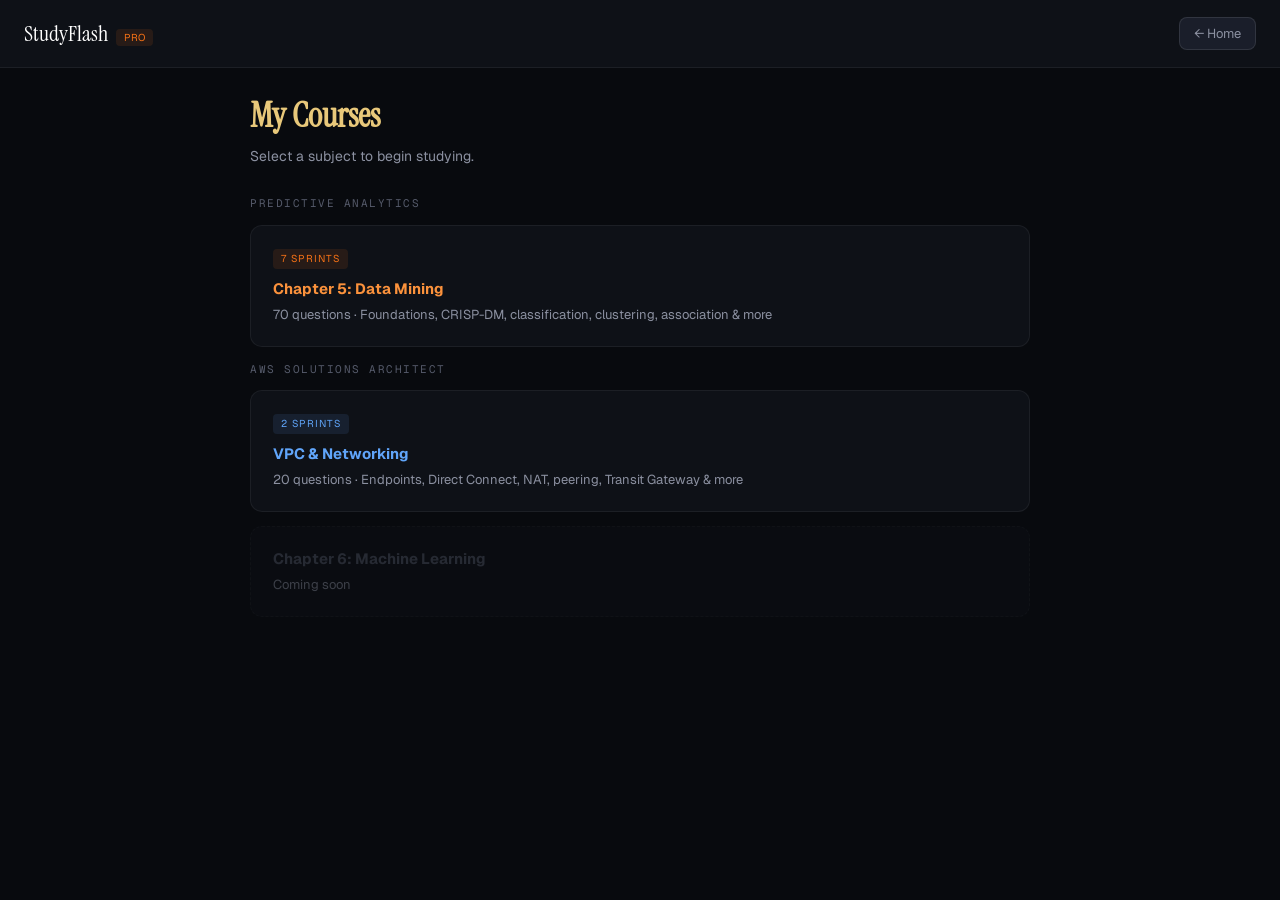
==== index.html @ 2b719c8d "Update index.html" ====
<!DOCTYPE html>
<html lang="en">
<head>
<meta charset="UTF-8">
<meta name="viewport" content="width=device-width, initial-scale=1.0">
<title>StudyFlash Pro</title>
<link href="https://fonts.googleapis.com/css2?family=Instrument+Serif:ital@0;1&family=Geist+Mono:wght@300;400;500&family=Geist:wght@300;400;500;600;700&display=swap" rel="stylesheet">
<style>
*,*::before,*::after{margin:0;padding:0;box-sizing:border-box}
:root{
  --bg:#080a0e;--bg1:#0e1117;--bg2:#141720;--bg3:#1a1e2a;
  --line:rgba(255,255,255,0.06);--line2:rgba(255,255,255,0.10);
  --text:#e2e4eb;--text2:#8b90a0;--text3:#555a6a;
  --gold:#c9a84c;--gold2:#e8c87a;
  --orange:#f97316;--orange2:#fb923c;
  --green:#3ecf72;--green-bg:rgba(62,207,114,0.12);
  --red:#f06a6a;--red-bg:rgba(240,106,106,0.12);
  --blue:#60a5fa;--blue-bg:rgba(96,165,250,0.08);
  --purple:#a78bfa;--purple-bg:rgba(167,139,250,0.08);
  --r:12px;--r2:16px
}
body{background:var(--bg);color:var(--text);font-family:'Geist',sans-serif;font-size:14px;line-height:1.6;overflow-x:hidden}
.app{display:flex;flex-direction:column;min-height:100vh}
.nav{background:var(--bg1);border-bottom:1px solid var(--line);padding:16px 24px;display:flex;justify-content:space-between;align-items:center;position:sticky;top:0;z-index:100}
.logo-text{font-family:'Instrument Serif',serif;font-size:22px;color:#fff}
.logo-badge{font-size:10px;color:var(--orange);background:rgba(249,115,22,0.1);padding:2px 8px;border-radius:4px;margin-left:8px}
.nav-btn{background:var(--bg3);color:var(--text2);border:1px solid var(--line2);padding:7px 14px;border-radius:8px;font-size:13px;cursor:pointer;font-family:'Geist',sans-serif}
.main{flex:1;padding:28px 20px;max-width:820px;margin:0 auto;width:100%}
.screen{display:none}.screen.active{display:block}
h1{font-family:'Instrument Serif',serif;font-size:34px;margin-bottom:8px;color:var(--gold2);line-height:1.2}
.subtitle{color:var(--text2);margin-bottom:28px;font-size:14px}
.chapter-card{background:var(--bg1);border:1px solid var(--line);border-radius:var(--r);padding:20px 22px;margin-bottom:14px;cursor:pointer;transition:0.2s;user-select:none}
.chapter-card:hover{border-color:var(--orange);transform:translateY(-1px)}
.chapter-card h3{color:var(--orange2);margin-bottom:4px;font-size:15px}
.chapter-card p{color:var(--text2);font-size:13px}
.chapter-card.aws h3{color:var(--blue)}
.chapter-card.aws:hover{border-color:var(--blue)}
.chapter-card.locked{opacity:0.4;cursor:default;border-style:dashed}
.chapter-card.locked:hover{transform:none;border-color:var(--line)}
.chapter-card.locked h3{color:var(--text3)}
.sprint-tag{font-size:10px;text-transform:uppercase;color:var(--orange);background:rgba(249,115,22,0.1);padding:2px 8px;border-radius:4px;letter-spacing:1px;margin-bottom:8px;display:inline-block}
.sprint-tag.aws{color:var(--blue);background:rgba(96,165,250,0.1)}
.progress-wrap{margin-bottom:6px;display:flex;justify-content:space-between}
.progress-label{font-size:12px;color:var(--text3);font-family:'Geist Mono',monospace}
.progress-bar{height:4px;background:var(--bg3);border-radius:2px;margin-bottom:24px;overflow:hidden}
.progress-fill{height:100%;background:linear-gradient(90deg,var(--orange),var(--orange2));width:0%;transition:0.4s}
.quiz-card{background:var(--bg1);border:1px solid var(--line2);border-radius:var(--r2);padding:28px;margin-bottom:16px}
.q-meta{display:flex;gap:8px;align-items:center;margin-bottom:18px;flex-wrap:wrap}
.q-number{font-family:'Geist Mono',monospace;font-size:11px;color:var(--text3);background:var(--bg3);padding:3px 8px;border-radius:4px}
.retry-badge{font-size:10px;color:var(--gold);background:rgba(201,168,76,0.12);border:1px solid rgba(201,168,76,0.2);padding:2px 8px;border-radius:4px}
.recall-badge{font-size:10px;color:var(--purple);background:var(--purple-bg);border:1px solid rgba(167,139,250,0.2);padding:2px 8px;border-radius:4px;letter-spacing:0.5px}
.q-text{font-size:17px;font-weight:500;color:var(--text);line-height:1.55}
.options-grid{display:grid;gap:10px;margin-top:20px}
.opt-btn{background:var(--bg2);border:1px solid var(--line2);padding:14px 18px;border-radius:var(--r);color:var(--text);text-align:left;cursor:pointer;transition:0.15s;width:100%;font-family:'Geist',sans-serif;font-size:14px;line-height:1.4;display:flex;align-items:flex-start;gap:12px}
.opt-btn:hover:not(:disabled){border-color:var(--orange);background:rgba(249,115,22,0.06)}
.opt-btn:disabled{cursor:default}
.opt-letter{min-width:22px;height:22px;border-radius:6px;background:var(--bg3);border:1px solid var(--line2);display:flex;align-items:center;justify-content:center;font-size:11px;font-family:'Geist Mono',monospace;color:var(--text3);flex-shrink:0;margin-top:1px}
.opt-btn.correct{border-color:var(--green);background:var(--green-bg)}
.opt-btn.correct .opt-letter{background:var(--green);border-color:var(--green);color:#000;font-weight:600}
.opt-btn.wrong{border-color:var(--red);background:var(--red-bg)}
.opt-btn.wrong .opt-letter{background:var(--red);border-color:var(--red);color:#fff;font-weight:600}
.opt-btn.reveal{border-color:rgba(62,207,114,0.4);background:var(--green-bg)}
.opt-btn.reveal .opt-letter{background:rgba(62,207,114,0.3);border-color:var(--green);color:var(--green)}
.explanation-box{background:var(--blue-bg);border:1px solid rgba(96,165,250,0.2);border-radius:var(--r);padding:16px 18px;margin-top:14px;animation:fadeIn 0.3s ease}
.exp-label{font-size:10px;text-transform:uppercase;letter-spacing:1px;color:var(--blue);margin-bottom:6px;font-family:'Geist Mono',monospace}
.explanation-box p{font-size:13px;color:var(--text2);line-height:1.6}
@keyframes fadeIn{from{opacity:0;transform:translateY(4px)}to{opacity:1;transform:translateY(0)}}
.next-btn{background:var(--orange);color:#fff;border:none;padding:12px 28px;border-radius:var(--r);font-weight:600;margin-top:18px;cursor:pointer;font-family:'Geist',sans-serif;font-size:14px;display:none}
.next-btn.visible{display:inline-block}
.queue-status{background:var(--bg2);border:1px solid var(--line);border-radius:10px;padding:12px 16px;margin-bottom:20px;display:flex;align-items:center;gap:12px;font-size:13px;color:var(--text2)}
.queue-dot{width:8px;height:8px;border-radius:50%;background:var(--gold);flex-shrink:0;animation:pulse 2s infinite}
@keyframes pulse{0%,100%{opacity:1}50%{opacity:0.5}}
.results-card{background:var(--bg1);border:1px solid var(--line2);border-radius:var(--r2);padding:32px;text-align:center}
.score-ring{width:120px;height:120px;margin:0 auto 20px;position:relative}
.score-ring svg{transform:rotate(-90deg)}
.ring-bg{fill:none;stroke:var(--bg3);stroke-width:8}
.ring-fill{fill:none;stroke:var(--gold);stroke-width:8;stroke-linecap:round;transition:stroke-dashoffset 1s cubic-bezier(0.4,0,0.2,1)}
.score-number{position:absolute;inset:0;display:flex;align-items:center;justify-content:center;font-family:'Instrument Serif',serif;font-size:32px;color:var(--gold2)}
.result-label{font-size:22px;font-family:'Instrument Serif',serif;margin-bottom:6px;color:var(--text)}
.result-sub{color:var(--text2);font-size:14px;margin-bottom:24px}
.missed-list{text-align:left;margin-bottom:24px}
.missed-item{background:var(--bg2);border:1px solid var(--line);border-radius:8px;padding:10px 14px;margin-bottom:8px;font-size:13px;color:var(--text2)}
.missed-item strong{color:var(--red);font-size:11px;font-family:'Geist Mono',monospace;display:block;margin-bottom:2px}
.btn-primary{background:var(--orange);color:#fff;border:none;padding:12px 24px;border-radius:var(--r);font-weight:600;cursor:pointer;font-family:'Geist',sans-serif;font-size:14px;margin:4px}
.btn-secondary{background:var(--bg3);color:var(--text2);border:1px solid var(--line2);padding:12px 24px;border-radius:var(--r);font-weight:500;cursor:pointer;font-family:'Geist',sans-serif;font-size:14px;margin:4px}
.back-btn{background:var(--bg3);color:var(--text2);border:1px solid var(--line2);padding:8px 16px;border-radius:8px;font-size:13px;cursor:pointer;margin-bottom:22px;display:inline-flex;align-items:center;gap:6px;font-family:'Geist',sans-serif}
hr.divider{border:none;border-top:1px solid var(--line);margin:24px 0}
.section-label{font-size:11px;text-transform:uppercase;letter-spacing:1.5px;color:var(--text3);margin-bottom:12px;margin-top:4px;font-family:'Geist Mono',monospace}

/* ── Mode Toggle ── */
.mode-toggle-wrap{display:flex;align-items:center;gap:10px;margin-bottom:20px;background:var(--bg2);border:1px solid var(--line);border-radius:10px;padding:4px}
.mode-btn{flex:1;padding:8px 14px;border-radius:8px;border:none;background:transparent;color:var(--text3);font-family:'Geist',sans-serif;font-size:13px;font-weight:500;cursor:pointer;transition:0.2s;display:flex;align-items:center;justify-content:center;gap:6px}
.mode-btn.active{background:var(--bg3);color:var(--text);border:1px solid var(--line2)}
.mode-btn .mode-icon{font-size:14px}

/* ── Recall Mode ── */
.recall-area{margin-top:20px}
.recall-input{width:100%;background:var(--bg2);border:1px solid var(--line2);border-radius:var(--r);padding:14px 16px;color:var(--text);font-family:'Geist',sans-serif;font-size:15px;resize:none;min-height:90px;outline:none;transition:0.2s;line-height:1.5}
.recall-input:focus{border-color:var(--purple);box-shadow:0 0 0 3px rgba(167,139,250,0.08)}
.recall-input::placeholder{color:var(--text3)}
.recall-submit-btn{background:var(--purple);color:#fff;border:none;padding:11px 22px;border-radius:var(--r);font-weight:600;margin-top:12px;cursor:pointer;font-family:'Geist',sans-serif;font-size:14px;transition:0.15s}
.recall-submit-btn:hover{background:#b09ffd}
.recall-submit-btn:disabled{opacity:0.4;cursor:default}

/* Recall result display */
.recall-result{margin-top:16px;animation:fadeIn 0.3s ease}
.recall-answer-list{margin:12px 0 0;display:flex;flex-direction:column;gap:8px}
.recall-answer-item{display:flex;align-items:flex-start;gap:10px;padding:10px 14px;border-radius:10px;font-size:13px;border:1px solid transparent}
.recall-answer-item.hit{background:var(--green-bg);border-color:rgba(62,207,114,0.2);color:var(--text)}
.recall-answer-item.miss{background:var(--red-bg);border-color:rgba(240,106,106,0.2);color:var(--text)}
.recall-answer-item.partial{background:rgba(201,168,76,0.1);border-color:rgba(201,168,76,0.2);color:var(--text)}
.recall-status-icon{font-size:15px;flex-shrink:0;margin-top:1px}
.recall-answer-label{font-size:10px;text-transform:uppercase;letter-spacing:1px;margin-bottom:3px;font-family:'Geist Mono',monospace}
.recall-answer-label.hit{color:var(--green)}
.recall-answer-label.miss{color:var(--red)}
.recall-answer-label.partial{color:var(--gold)}
.recall-your-answer{color:var(--text2);font-size:12px;margin-top:2px}

.recall-score-line{font-size:13px;color:var(--text2);margin-bottom:4px}
.recall-score-line strong{color:var(--text)}

.recall-hint{font-size:12px;color:var(--text3);margin-top:8px;font-style:italic}
.recall-self-grade{margin-top:16px;padding:14px 16px;background:var(--bg2);border:1px solid var(--line2);border-radius:var(--r);display:flex;flex-direction:column;gap:10px}
.recall-self-grade p{font-size:13px;color:var(--text2)}
.recall-grade-btns{display:flex;gap:8px;flex-wrap:wrap}
.grade-btn{padding:8px 16px;border-radius:8px;border:1px solid;font-size:12px;font-weight:600;cursor:pointer;font-family:'Geist',sans-serif;transition:0.15s}
.grade-btn.got-it{background:var(--green-bg);border-color:rgba(62,207,114,0.3);color:var(--green)}
.grade-btn.got-it:hover{background:rgba(62,207,114,0.2)}
.grade-btn.almost{background:rgba(201,168,76,0.1);border-color:rgba(201,168,76,0.3);color:var(--gold)}
.grade-btn.almost:hover{background:rgba(201,168,76,0.2)}
.grade-btn.missed-it{background:var(--red-bg);border-color:rgba(240,106,106,0.3);color:var(--red)}
.grade-btn.missed-it:hover{background:rgba(240,106,106,0.2)}

.correct-answer-reveal{margin-top:14px;background:rgba(62,207,114,0.06);border:1px solid rgba(62,207,114,0.15);border-radius:var(--r);padding:14px 16px}
.correct-answer-reveal .exp-label{color:var(--green)}
.correct-answer-reveal p{font-size:13px;color:var(--text2);line-height:1.6}
</style>
</head>
<body>
<div class="app">
  <div class="nav">
    <div><span class="logo-text">StudyFlash</span><span class="logo-badge">PRO</span></div>
    <button class="nav-btn" id="btn-home-nav">← Home</button>
  </div>
  <div class="main">

    <!-- HOME -->
    <div id="home" class="screen active">
      <h1>My Courses</h1>
      <p class="subtitle">Select a subject to begin studying.</p>

      <p class="section-label">Predictive Analytics</p>
      <div class="chapter-card" id="go-sprints">
        <span class="sprint-tag">7 Sprints</span>
        <h3>Chapter 5: Data Mining</h3>
        <p>70 questions · Foundations, CRISP-DM, classification, clustering, association &amp; more</p>
      </div>

      <p class="section-label">AWS Solutions Architect</p>
      <div class="chapter-card aws" id="go-aws-sprints">
        <span class="sprint-tag aws">2 Sprints</span>
        <h3>VPC &amp; Networking</h3>
        <p>20 questions · Endpoints, Direct Connect, NAT, peering, Transit Gateway &amp; more</p>
      </div>

      <div class="chapter-card locked" onclick="return false;">
        <h3>Chapter 6: Machine Learning</h3>
        <p>Coming soon</p>
      </div>
    </div>

    <!-- CH5 SPRINTS -->
    <div id="sprints" class="screen">
      <button class="back-btn" id="btn-back-home-ch5">← Home</button>
      <h1>Chapter 5 — Data Mining</h1>
      <p class="subtitle">Each sprint has 10 questions. Wrong answers re-queued until correct.</p>
      <div class="chapter-card sprint-card" data-sprint="0" data-bank="ch5"><span class="sprint-tag">Sprint 1</span><h3>Foundations &amp; Pattern Types</h3><p>Why 'Data Mining' is a misnomer, the four pattern types, and key definitions.</p></div>
      <div class="chapter-card sprint-card" data-sprint="1" data-bank="ch5"><span class="sprint-tag">Sprint 2</span><h3>Standard Processes</h3><p>CRISP-DM, SEMMA, and KDD — steps, differences, and purpose.</p></div>
      <div class="chapter-card sprint-card" data-sprint="2" data-bank="ch5"><span class="sprint-tag">Sprint 3</span><h3>Data Preprocessing</h3><p>Consolidation, cleaning, transformation, reduction — supervised vs. unsupervised.</p></div>
      <div class="chapter-card sprint-card" data-sprint="3" data-bank="ch5"><span class="sprint-tag">Sprint 4</span><h3>Classification &amp; Decision Trees</h3><p>Gini index, entropy, accuracy metrics, ensemble models, and tree terminology.</p></div>
      <div class="chapter-card sprint-card" data-sprint="4" data-bank="ch5"><span class="sprint-tag">Sprint 5</span><h3>Clustering, Association &amp; Blunders</h3><p>K-means, Apriori, support/confidence, myths, and Fool's Gold.</p></div>
      <div class="chapter-card sprint-card" data-sprint="5" data-bank="ch5"><span class="sprint-tag">Sprint 6</span><h3>Types &amp; Taxonomies</h3><p>"What are the types of..." — pattern types, data types, learning methods, metrics &amp; more.</p></div>
      <div class="chapter-card sprint-card" data-sprint="6" data-bank="ch5"><span class="sprint-tag">Sprint 7</span><h3>CRISP-DM Deep Dive</h3><p>Every step in detail — what happens, why, how long, and what can go wrong.</p></div>
    </div>

    <!-- AWS SPRINTS -->
    <div id="aws-sprints" class="screen">
      <button class="back-btn" id="btn-back-home-aws">← Home</button>
      <h1 style="color:var(--blue)">AWS VPC &amp; Networking</h1>
      <p class="subtitle">Exam-style scenario questions with full explanations.</p>
      <div class="chapter-card aws sprint-card" data-sprint="0" data-bank="aws"><span class="sprint-tag aws">Sprint 1</span><h3>VPC Connectivity &amp; Endpoints</h3><p>PrivateLink, gateway vs. interface endpoints, NAT gateways, security groups, flow logs.</p></div>
      <div class="chapter-card aws sprint-card" data-sprint="1" data-bank="aws"><span class="sprint-tag aws">Sprint 2</span><h3>Hybrid Networks &amp; Advanced Routing</h3><p>Direct Connect, Transit Gateway, VPN, egress-only gateways, NACLs, IP addressing.</p></div>
    </div>

    <!-- QUIZ -->
    <div id="quiz" class="screen">
      <!-- Mode toggle -->
      <div class="mode-toggle-wrap">
        <button class="mode-btn active" id="mode-mcq"><span class="mode-icon">🔵</span> Multiple Choice</button>
        <button class="mode-btn" id="mode-recall"><span class="mode-icon">✏️</span> Free Recall</button>
      </div>
      <div class="progress-wrap">
        <span class="progress-label" id="progress-text">1 / 10</span>
        <span class="progress-label" id="score-live">Score: 0</span>
      </div>
      <div class="progress-bar"><div id="progress" class="progress-fill"></div></div>
      <div id="queue-status-wrap"></div>
      <div id="quiz-content"></div>
      <button class="next-btn" id="next-btn">Next question →</button>
    </div>

    <!-- RESULTS -->
    <div id="results" class="screen">
      <div class="results-card">
        <div class="score-ring">
          <svg width="120" height="120" viewBox="0 0 120 120">
            <circle class="ring-bg" cx="60" cy="60" r="52"/>
            <circle class="ring-fill" id="ring-fill" cx="60" cy="60" r="52" stroke-dasharray="326.7" stroke-dashoffset="326.7"/>
          </svg>
          <div class="score-number" id="score-number">0%</div>
        </div>
        <div class="result-label" id="result-label">Sprint Complete!</div>
        <div class="result-sub" id="result-sub"></div>
        <div id="missed-section"></div>
        <div>
          <button class="btn-primary" id="btn-retry" style="display:none">Retry missed</button>
          <button class="btn-secondary" id="btn-back-sprints">Back to sprints</button>
        </div>
      </div>
    </div>

  </div>
</div>
<script>
// ── Question Banks ─────────────────────────────────────────────────────────
var ch5Questions = [
  {q:"Why is 'Data Mining' technically a misnomer?",a:["It doesn't actually use data","Mining gold from rock is called 'gold mining', so this should be called 'knowledge mining'","It only works on structured databases","It was named before computers existed"],c:1,exp:"Mining gold from rock is called 'gold mining' not 'rock mining' — so by the same logic, mining knowledge from data should be 'knowledge mining'. The term stuck despite being misleading."},
  {q:"Which pattern type describes the famous 'beer and diapers' finding?",a:["Sequential relationships","Clusters","Predictions","Associations"],c:3,exp:"Associations find commonly co-occurring groupings of things, like beer and diapers in market-basket analysis. Sequential relationships differ — they involve time-ordered events."},
  {q:"In the formal definition, what does 'Nontrivial' mean in data mining?",a:["The results are unimportant","Some experimentation-type search or inference is involved — not a straightforward computation","The dataset must be very large","Only experts can perform it"],c:1,exp:"Nontrivial means 'some experimentation-type search or inference is involved; it is not as straightforward as a computation of predefined quantities.' This distinguishes data mining from basic SQL queries."},
  {q:"Data mining sits at the intersection of which group of disciplines?",a:["Statistics, HR, and accounting","Statistics, AI, machine learning, management science, IS, and databases","Only statistics and SQL","Physics, chemistry, and biology"],c:1,exp:"Figure 5.1 shows data mining at the intersection of Statistics, Artificial Intelligence, Information Visualization, Database Management & Data Warehousing, Management Science & IS, and Machine Learning & Pattern Recognition."},
  {q:"Which pattern type describes: 'A bank customer opens a savings account, then an investment account within a year'?",a:["Clustering","Associations","Predictions","Sequential relationships"],c:3,exp:"Sequential relationships discover time-ordered events. The textbook uses this exact banking example: checking → savings → investment account. Associations are about co-occurrence without time order."},
  {q:"What is 'soft data' in data mining?",a:["Data that is easy to analyze","Unstructured text in places like Lotus Notes, text files, or enterprise intranets","Encrypted or protected data","Data with many missing values"],c:1,exp:"Soft data is 'unstructured text stored in such places as Lotus Notes databases, text files on the Internet, or enterprise-wide intranets.' It contrasts with structured relational database data."},
  {q:"In the definition of data mining, 'Novel' means:",a:["The patterns are long and detailed","Based on fictional scenarios","Not previously known to the user within the context of the system being analyzed","Discovered automatically without human input"],c:2,exp:"'Novel means that the patterns are not previously known to the user within the context of the system being analyzed.' This distinguishes true data mining from confirming already-known facts."},
  {q:"What did Dr. Arno Penzias say would happen to companies that don't do data mining?",a:["They grow more slowly","They face higher IT costs","They will be out of business","They must rely on manual analysis"],c:2,exp:"Penzias (Nobel laureate, former Bell Labs chief scientist) said: 'Data mining will become much more important... If you're not doing this, you're out of business.'"},
  {q:"What is the key difference between Prediction and Forecasting?",a:["They are exactly the same thing","Prediction is experience/opinion-based; forecasting is data/model-based","Forecasting is only for financial data","Prediction always uses neural networks"],c:1,exp:"Prediction is 'largely experience and opinion based' while forecasting is 'data and model based.' In order of reliability: guessing → predicting → forecasting."},
  {q:"Which of the following is NOT a core discipline in data mining?",a:["Statistics","Machine Learning","Human Resources Management","Artificial Intelligence"],c:2,exp:"Figure 5.1 shows the core disciplines: Statistics, AI, Machine Learning & Pattern Recognition, Information Visualization, Database Management, and Management Science & IS. HR is not among them."},
  {q:"Which standardized data mining process is 'arguably the most popular'?",a:["SEMMA","KDD","DMAIC","CRISP-DM"],c:3,exp:"CRISP-DM (Cross-Industry Standard Process for Data Mining) was proposed in the mid-1990s by a European consortium. Poll data from KDnuggets confirmed it as the most widely used methodology."},
  {q:"What is the very first step of CRISP-DM?",a:["Data Preparation","Model Building","Data Understanding","Business Understanding"],c:3,exp:"Step 1 is Business Understanding — establishing specific goals like 'What are typical profiles of our customers?' and developing a project plan. This comes before any data work."},
  {q:"SEMMA stands for:",a:["Structure, Explore, Mine, Model, Assess","Sample, Explore, Modify, Model, Assess","Select, Extract, Merge, Map, Analyze","Sort, Examine, Modify, Measure, Apply"],c:1,exp:"SEMMA was developed by SAS Institute: Sample, Explore, Modify, Model, Assess. It starts with a representative sample and proceeds through exploration, variable selection, modeling, and assessment."},
  {q:"Which CRISP-DM step handles missing values, noise, and outliers?",a:["Business Understanding","Data Understanding","Data Preparation","Testing and Evaluation"],c:2,exp:"Step 3 (Data Preparation) addresses real-world data being 'incomplete, noisy (containing errors or outliers), and inconsistent.' It consumes the most time of any CRISP-DM step."},
  {q:"Approximately what proportion of total project time is spent on Data Preparation?",a:["About 10–15%","About 30–40%","About 50–60%","Often more than 80%"],c:3,exp:"The textbook states data preparation 'accounts for roughly 80% of the total time' because real-world data are incomplete, noisy, and inconsistent."},
  {q:"What is the final step in CRISP-DM?",a:["Testing and Evaluation","Model Building","Business Understanding","Deployment"],c:3,exp:"Step 6 is Deployment, ranging from a simple report to an enterprise-wide repeatable process. Models need ongoing maintenance since business data constantly changes."},
  {q:"What key assumption makes SEMMA different from CRISP-DM?",a:["SEMMA assumes data is already clean","SEMMA assumes business goals and data sources have already been identified","SEMMA assumes only one model type","SEMMA assumes a PhD-level analyst"],c:1,exp:"CRISP-DM takes a comprehensive approach including business and data understanding. SEMMA 'implicitly assumes that the goals and objectives along with appropriate data sources have been identified.'"},
  {q:"Why is KDD criticized by analytics professionals?",a:["It has too many steps","It is too expensive","It portrays data mining as a single step rather than the complete process","It was invented too recently"],c:2,exp:"'KDD process is often criticized because it portrays data mining as a single-step in the overall process, as opposed to the complete process itself.'"},
  {q:"In the KDD process, what does the final output 'Knowledge' represent?",a:["A raw data export","A summary statistics report","Actionable Insight","A trained model file"],c:2,exp:"In Figure 5.6, the KDD process ends with 'Knowledge = Actionable Insight.' Flow: Data Selection → Cleaning → Transformation → Data Mining → Internalization → Knowledge."},
  {q:"Why does CRISP-DM involve significant backtracking between steps?",a:["The software tools are buggy","Business goals change every day","Data mining is driven by experience and experimentation, making it highly iterative","Analysts rarely have enough data"],c:2,exp:"'Because the data mining is driven by experience and experimentation... the whole process can be very iterative (one should expect to go back and forth quite a few times).'"},
  {q:"What are the four main steps of data preprocessing?",a:["Input, Process, Output, Store","Data Consolidation, Data Cleaning, Data Transformation, Data Reduction","Design, Code, Test, Deploy","Collect, Filter, Analyze, Visualize"],c:1,exp:"From the Chapter Highlights: 'Data preprocessing includes four main steps: data consolidation, data cleaning, data transformation, and data reduction.'"},
  {q:"Which preprocessing step removes outliers and fixes errors?",a:["Data Reduction","Data Consolidation","Data Transformation","Data Cleaning"],c:3,exp:"Data Cleaning addresses that real-world data is 'noisy (containing errors or outliers), and inconsistent (containing discrepancies).' Data reduction reduces size while preserving integrity."},
  {q:"What does Data Transformation accomplish in preprocessing?",a:["Moving data to a new server","Deleting irrelevant columns","Normalizing or discretizing data into a more useful form for analysis","Encrypting sensitive fields"],c:2,exp:"Data Transformation includes normalization (scaling values) and discretization (converting continuous variables into ranges/categories). This is required for algorithms like decision trees."},
  {q:"Which preprocessing step aggregates data from multiple sources into a unified view?",a:["Data Cleaning","Data Reduction","Data Transformation","Data Consolidation"],c:3,exp:"Data Consolidation combines data from multiple databases or repositories into a single integrated dataset before cleaning and transformation."},
  {q:"In supervised learning, the training data includes:",a:["Only the output label","Only the input attributes","Both the descriptive attributes AND the class (output) label","Neither — the model learns without labels"],c:2,exp:"'With supervised learning, the training data includes both the descriptive attributes (independent variables) as well as the class attribute (output variable).'"},
  {q:"In unsupervised learning (like clustering), the training data includes:",a:["Only the class label","Both inputs and outputs","Pre-labeled clusters from an expert","Only the descriptive input attributes — no class label"],c:3,exp:"'With unsupervised learning the training data includes only the descriptive attributes.' No class label is provided — the algorithm discovers natural groupings on its own."},
  {q:"Classification is used when the predicted output is:",a:["A real number like temperature","A continuous measurement","A class label such as 'rainy' vs. 'sunny'","A ranked list"],c:2,exp:"'If what is being predicted is a class label (e.g., sunny, rainy, or cloudy), the prediction problem is called classification.' If it's a numeric value, it's regression."},
  {q:"Regression is used when the predicted output is:",a:["A class label like 'approve' or 'deny'","A category from a predefined set","A yes/no binary answer","A real number, such as tomorrow's temperature in degrees"],c:3,exp:"'If it is a numeric value (e.g., temperature, such as 65°F), the prediction problem is called regression.' Predicting stock prices or house values are regression problems."},
  {q:"Why does data preprocessing matter so much to outcomes?",a:["More preprocessing makes the model run faster","'Good data leads to good information; good information leads to good decisions'","Preprocessing is only needed for large datasets","Clean data eliminates the need for model evaluation"],c:1,exp:"The Chapter Highlights state: 'Data preprocessing is essential to any successful data mining study. Good data leads to good information; good information leads to good decisions.'"},
  {q:"Identifying the most relevant variables for a retail project belongs to which CRISP-DM step?",a:["Step 1: Business Understanding","Step 2: Data Understanding","Step 3: Data Preparation","Step 4: Model Building"],c:1,exp:"Step 2 (Data Understanding) involves identifying and selecting the most relevant data and variables. The textbook gives the retail demographics/credit card example for exactly this step."},
  {q:"In a decision tree, what is a 'Leaf Node'?",a:["The root where the tree starts","A test on an attribute that splits data","A branch connecting two nodes","The final class choice at the end of a chain of branches"],c:3,exp:"'A leaf node at the end represents the final class choice for a pattern (a chain of branches from the root node to the leaf node, which can be represented as a complex if-then statement).'"},
  {q:"What are the two most popular splitting indices in decision trees?",a:["Mean and Standard Deviation","Precision and Recall","Gini Index and Information Gain (Entropy)","Support and Confidence"],c:2,exp:"'Two of the most common ones are the Gini index and information gain.' Gini is used in CART/SPRINT; Information Gain (entropy) is used in ID3, C4.5, and C5 algorithms."},
  {q:"What does the Gini index measure in a decision tree?",a:["The speed of the algorithm","The dataset size","The purity of the class representation at a node","The number of attributes used"],c:2,exp:"'The Gini index measures the purity of a sample. If everything in a sample belongs to one class, the Gini index value is zero.' Lower Gini = purer split."},
  {q:"If all patterns in a node belong to exactly one class, the Gini index equals:",a:["0.5","1","Infinity","0 (zero)"],c:3,exp:"'If everything in a sample belongs to one class, the Gini index value is zero.' Zero Gini means maximum purity — the goal of the splitting process."},
  {q:"What does Entropy measure in the ID3 algorithm?",a:["Computational cost","Training dataset size","The extent of uncertainty or randomness in a dataset","Number of leaf nodes"],c:2,exp:"'Entropy measures the extent of uncertainty or randomness in a data set. If all the data in a subset belong to just one class, there is no uncertainty, so the entropy is zero.'"},
  {q:"What is the main goal of an ensemble model?",a:["To simplify to a single rule","To reduce training dataset size","To intelligently combine predictions from multiple models for better accuracy and robustness","To speed up computation"],c:2,exp:"'Creating ensembles is essentially the process of intelligently combining the information created and provided by two or more information sources... combining forecasts can improve accuracy and robustness while reducing uncertainty and bias.'"},
  {q:"How does k-fold cross-validation work?",a:["Once, on 50% of the data each way","The data splits into k folds; model trains on all but one, tests on that fold, repeated k times","Only on the first and last k records","k models each trained on the full dataset"],c:1,exp:"'The classification model is trained and tested k times. Each time it is trained on all but one fold and then tested on the remaining single fold.' Overall accuracy = average of all k individual measures."},
  {q:"What does an AUC value of 1.0 mean?",a:["The model is very expensive to run","All attributes changed equally","A perfect classifier","Full automation was achieved"],c:2,exp:"'The area under the ROC curve (AUC) determines the predictive power of a classifier: A value of 1 indicates a perfect classifier, whereas 0.5 indicates no better than random chance.'"},
  {q:"In the Simple Split method, what proportion is conventionally used for training?",a:["50%","25%","Two-thirds (~67%)","90%"],c:2,exp:"'It is common to designate two-thirds of the data as the training set and the remaining one-third as the test set (also called the holdout set).'"},
  {q:"Decision trees are structurally equivalent to a hierarchy of:",a:["Mathematical integrals","If-then statements","Bayesian probability equations","Recursive neural layers"],c:1,exp:"'Decision trees are essentially a hierarchy of if-then statements and are thus significantly faster than neural networks.' Each path from root to leaf can be written as a chain of if-then rules."},
  {q:"Which clustering algorithm is 'arguably the most referenced'?",a:["Apriori","Self-organizing map","DBSCAN","k-means"],c:3,exp:"'The k-means algorithm (where k stands for the predetermined number of clusters) is arguably the most referenced clustering algorithm. It has its roots in traditional statistical analysis.'"},
  {q:"In k-means, what is the 'centroid'?",a:["The outermost point in a cluster","The center of a cluster, calculated as the arithmetic mean of all its points","The first randomly assigned point","The point with the most neighbors"],c:1,exp:"'The algorithm assigns each data point to the cluster whose center (also called the centroid) is the nearest. The center is calculated as the arithmetic mean for each dimension over all points in the cluster.'"},
  {q:"Association Rule Mining in retail is also called:",a:["Customer segmentation analysis","Regression analysis","Market-Basket Analysis","Discriminant analysis"],c:2,exp:"'In the context of the retail industry, association rule mining is often called market-basket analysis.' The classic example: beer and diapers commonly bought together."},
  {q:"Which algorithm is most commonly used for association rules?",a:["k-means","ID3","Neural network backpropagation","Apriori"],c:3,exp:"'The Apriori algorithm is the most commonly used algorithm to discover association rules... Apriori uses a bottom-up approach, where frequent subsets are extended one item at a time.'"},
  {q:"In Association Rule Mining, what do Support and Confidence measure?",a:["Model speed and data size","How often itemsets appear together (support) and how often the RHS occurs given the LHS (confidence)","Training vs. test accuracy","Gini purity and entropy"],c:1,exp:"Support = proportion of all transactions containing all items in the rule. Confidence = conditional probability that the RHS appears given the LHS. Both must meet minimum thresholds for a rule to be actionable."},
  {q:"What is 'Fool's Gold' in data mining blunders?",a:["Buying expensive software that fails","Using data from the future to predict the future, producing unrealistically accurate but invalid models","Patterns that look good but have no business value","Ignoring domain experts"],c:1,exp:"Fool's Gold: analysts include variables unknown at prediction time, producing 'unbelievably accurate results.' If results seem too good to be true, check if you're accidentally using future data."},
  {q:"Which blunder is described as 'Beginning without the end in mind'?",a:["Using the wrong algorithm","Starting a project without a stated business goal or problem","Not cleaning the data first","Skipping deployment"],c:1,exp:"'Beginning without the end in mind. One should have a goal/objective (a stated business problem) in mind to succeed. If you don't know where you are going, you will never get there.'"},
  {q:"Clustering algorithms are used when data records:",a:["Have clearly labeled class identifiers","Are very small in size","Do not have predefined class identifiers — membership is unknown in advance","Are all identical in attributes"],c:2,exp:"'Cluster algorithms are used when the data records do not have predefined class identifiers.' This is the fundamental difference from classification — clustering discovers the classes itself."},
  {q:"Which statement about data mining is listed as a myth in the textbook?",a:["Data mining is a multi-step process","Data mining uses statistical techniques","Data mining provides instant, crystal-ball-like predictions","Data mining requires preprocessing"],c:2,exp:"Table 5.6 lists this myth: 'Data mining provides instant, crystal-ball-like predictions.' Reality: 'Data mining is a multistep process that requires deliberate, proactive design and use.'"},
  {q:"The Apriori algorithm uses which approach to identify frequent itemsets?",a:["Top-down: starts with all itemsets and prunes","Random sampling until convergence","Bottom-up: starts with single items and extends one item at a time","Recursive divide-and-conquer"],c:2,exp:"'Apriori uses a bottom-up approach, where frequent subsets are extended one item at a time (candidate generation), and groups of candidates at each level are tested against the data for minimum support.'"},
  {q:"What are the four types of patterns data mining seeks to identify?",a:["Regression, Classification, Clustering, Forecasting","Associations, Predictions, Clusters, Sequential Relationships","Supervised, Unsupervised, Semi-supervised, Reinforced","Input, Process, Output, Feedback"],c:1,exp:"The four major pattern types: (1) Associations — co-occurring items; (2) Predictions — foretelling future events; (3) Clusters — natural groupings by characteristics; (4) Sequential Relationships — time-ordered events like banking account progression."},
  {q:"What are the three broad categories of data mining tasks?",a:["Input, Processing, Output","Training, Testing, Deployment","Prediction, Association, Clustering","Classification, Regression, Visualization"],c:2,exp:"'Data mining tasks can be classified into three main categories: prediction, association, and clustering.' Prediction includes both classification and regression as sub-types."},
  {q:"What are the two types of learning algorithms used in data mining?",a:["Active and passive learning","Supervised and unsupervised learning","Online and offline learning","Inductive and deductive learning"],c:1,exp:"Learning algorithms are classified as: supervised (training data includes input attributes AND the class label) or unsupervised (training data includes only input attributes — no class label)."},
  {q:"What are the two specific types of Prediction tasks, and how do they differ?",a:["Clustering and Association — differ by data size","Forecasting and Guessing — differ by accuracy","Classification and Regression — differ by output type (label vs. number)","Supervised and Unsupervised — differ by training data"],c:2,exp:"Classification: predicted output is a class label (e.g., 'rainy' or 'sunny'). Regression: predicted output is a real number (e.g., temperature of 68°F). The nature of the output variable determines which applies."},
  {q:"What are the two main types of quantitative data?",a:["Nominal and ordinal","Soft and hard","Discrete and continuous","Structured and unstructured"],c:2,exp:"'Quantitative data can be discrete (such as integers) or continuous (such as real numbers).' For example, number of transactions = discrete; temperature = continuous."},
  {q:"What are the two types of qualitative (categorical) data, and what distinguishes them?",a:["Discrete and continuous — differ by measurability","Nominal and ordinal — differ by whether values have a meaningful order","Hard and soft — differ by structure","Primary and secondary — differ by collection method"],c:1,exp:"Nominal data has finite non-ordered values (e.g., gender). Ordinal data has finite ordered values (e.g., credit ratings: excellent, fair, bad). The key difference is whether values have a meaningful rank."},
  {q:"What are the five main accuracy metrics for evaluating classification models?",a:["Speed, Robustness, Scalability, Interpretability, Cost","Accuracy, True Positive Rate, True Negative Rate, Precision, Recall","Support, Confidence, Lift, Gini, Entropy","Training accuracy, Test accuracy, Validation accuracy, AUC, F1"],c:1,exp:"Table 5.1 lists: Accuracy (overall correct/total), True Positive Rate/Sensitivity, True Negative Rate/Specificity, Precision (TP/(TP+FP)), and Recall (same as TPR). All derived from the confusion matrix."},
  {q:"What are the four main methods for estimating classification model accuracy?",a:["Gini, Entropy, AUC, Lift","CRISP-DM, SEMMA, KDD, Agile","Simple Split, k-fold Cross-Validation, Bootstrapping, Leave-one-out / Jackknifing","Training, Validation, Testing, Deployment"],c:2,exp:"(1) Simple Split — two-thirds train / one-third test; (2) k-fold Cross-Validation — k subsets rotated for testing; (3) Bootstrapping — sampling with replacement; (4) Leave-one-out/Jackknifing — one sample left out per iteration."},
  {q:"What are the two categories of ensemble models, and what is each based on?",a:["Bagging and Boosting — based on data size vs. speed","Supervised and Unsupervised — based on label availability","Homogeneous and Heterogeneous — same model type vs. different model types combined","Static and Dynamic — based on retraining frequency"],c:2,exp:"Homogeneous: combine the same model type (e.g., multiple decision trees) — examples: Bagging (Random Forest) and Boosting (AdaBoosting). Heterogeneous: combine different model types (e.g., decision trees + neural networks + SVM) — also called information fusion models."},
  {q:"What are the four general methods used for cluster analysis?",a:["Classification, Regression, Association, Prediction","CRISP-DM, SEMMA, KDD, Agile","Statistical methods, Neural networks, Fuzzy logic, Genetic algorithms","Apriori, k-means, ID3, CART"],c:2,exp:"The four cluster analysis method categories: (1) Statistical methods — k-means, k-modes; (2) Neural networks — self-organizing map (SOM); (3) Fuzzy logic — fuzzy c-means; (4) Genetic algorithms. Each can be divisive (top-down) or agglomerative (bottom-up)."},
  {q:"How many steps does CRISP-DM have, and what is the correct order?",a:["4 steps: Understand, Prepare, Model, Deploy","5 steps: Sample, Explore, Modify, Model, Assess","6 steps: Business Understanding → Data Understanding → Data Preparation → Model Building → Testing & Evaluation → Deployment","7 steps: Plan, Collect, Clean, Explore, Model, Evaluate, Deploy"],c:2,exp:"CRISP-DM has exactly 6 steps in this order: (1) Business Understanding, (2) Data Understanding, (3) Data Preparation, (4) Model Building, (5) Testing and Evaluation, (6) Deployment. The process is highly iterative with significant backtracking."},
  {q:"What is the specific goal of Step 1 (Business Understanding) in CRISP-DM?",a:["Select the best algorithm for the data","Identify and clean the relevant data sources","Establish a thorough understanding of the managerial need and explicitly specify the business objective","Deploy the model into production"],c:2,exp:"Step 1 requires defining specific goals like 'What are the common characteristics of customers we lost to competitors?' A project plan, responsible parties, and high-level budget are also established here."},
  {q:"What is the primary activity in Step 2 (Data Understanding) of CRISP-DM?",a:["Removing outliers and filling missing values","Training and comparing multiple model types","Identifying relevant data sources, understanding variables, and using statistical/graphical techniques to explore the data","Deploying the model to end users"],c:2,exp:"Step 2 involves identifying relevant data, understanding sources (where stored, how collected), and exploring variables using statistics (mean, median, std dev) and visuals (histograms, scatterplots, box plots)."},
  {q:"Why does Step 3 (Data Preparation) consume more time than any other CRISP-DM step?",a:["The algorithms used are computationally slow","Most analysts are unfamiliar with cleaning tools","Real-world data is generally incomplete, noisy, and inconsistent — requiring substantial effort to fix","Data preparation requires approval from multiple departments"],c:2,exp:"Real-world data is 'incomplete (lacking attribute values), noisy (containing errors or outliers), and inconsistent (containing discrepancies).' Fixing these across large datasets routinely consumes ~80% of total project time."},
  {q:"What does Step 4 (Model Building) involve beyond just training one model?",a:["Only selecting the single best-known algorithm","Applying multiple modeling techniques, comparing results, and calibrating parameters — because there is no universally best method","Automatically generating models using AutoML only","Reusing models from previous projects without modification"],c:1,exp:"'Because there is not a universally known best method or algorithm for a data mining task, one should use a variety of viable model types along with a well-defined experimentation and assessment strategy.' Parameters also need calibration for each method."},
  {q:"What is the key challenge in Step 5 (Testing and Evaluation) of CRISP-DM?",a:["Finding enough computing power","Obtaining more labeled training data","Determining business value from discovered knowledge — requiring collaboration between data analysts, business analysts, and decision makers","Publishing the model results"],c:2,exp:"'No value is added until the business value obtained from discovered knowledge patterns is identified.' This requires interaction among data analysts (technical), business analysts, and decision makers — each with different expertise."},
  {q:"What two things can Step 6 (Deployment) range from, according to the textbook?",a:["Publishing results online or storing in a database","Generating a simple report OR implementing a repeatable data mining process across the entire enterprise","Sending results by email or presenting in a meeting","Creating a dashboard or writing a research paper"],c:1,exp:"'The deployment phase can be as simple as generating a report or as complex as implementing a repeatable data mining process across the enterprise.' Deployment also includes maintenance as business data changes over time."},
  {q:"Why is backtracking so common in CRISP-DM?",a:["Forward only — each step improves on the last","Later steps often reveal problems requiring a return to earlier steps, especially Data Preparation","Analysts switch between projects frequently","CRISP-DM is designed to be linear"],c:1,exp:"'Because later steps are built on the outcomes of the former ones, one should pay extra attention to the earlier steps.' Model Building often reveals data issues requiring a return to Data Preparation, and Evaluation may prompt new Business Understanding questions."},
  {q:"What specific tasks are performed in Step 2 (Data Understanding) to explore variables?",a:["Normalizing, discretizing, and transforming all variables","Deploying a prototype model and checking output","Statistical summaries (mean, min/max, median, std dev for numeric; mode and frequency tables for categorical), correlation analysis, scatterplots, histograms, and box plots","Selecting the algorithm and splitting the data"],c:2,exp:"The textbook details Step 2 exploration: for numeric variables — average, min/max, median, std dev; for categorical — mode and frequency tables; plus correlation analysis, scatterplots, histograms, and box plots to build 'intimate understanding of the data.'"},
  {q:"Why must models be maintained after Step 6 (Deployment)?",a:["Software licenses expire and models need re-purchasing","Models are only valid for one year by regulation","Business data constantly changes — models built on old data can become obsolete, irrelevant, or misleading over time","End users frequently request new features"],c:2,exp:"'Because everything about the business is constantly changing, the data that reflect the business activities also are changing. Over time, models built on old data may become obsolete, irrelevant, or misleading.' A monitoring and maintenance plan is essential."}
];

var awsQuestions = [
  {q:"A company's VPC has no internet gateway, Direct Connect, or Site-to-Site VPN. It needs to access a vendor's RDS MySQL database in another AWS account. What should the solutions architect do?",a:["Use VPC peering to connect both VPCs directly","Configure a client VPN connection, then use VPC peering","Have the vendor put an NLB in front of RDS, then use AWS PrivateLink to connect the VPCs","Use AWS Transit Gateway to integrate both VPCs"],c:2,exp:"PrivateLink allows private access to services in another VPC/account without needing an internet gateway, VPN, or Direct Connect. The vendor exposes RDS via an NLB, and PrivateLink creates a private endpoint in the company's VPC. VPC peering alone doesn't resolve the connectivity gap."},
  {q:"EC2 instances in private subnets need to securely communicate with an Amazon SQS queue. What is the correct implementation?",a:["Interface VPC endpoint for SQS in public subnets with a VPC endpoint policy","Interface VPC endpoint for SQS in public subnets with an SQS access policy","Interface VPC endpoint for SQS in private subnets, with a security group allowing inbound traffic from the EC2 instances","Gateway endpoint for SQS plus a NAT gateway in private subnets"],c:2,exp:"SQS uses an interface VPC endpoint (not a gateway — those only support S3 and DynamoDB). Place it in the private subnets with a security group restricting inbound to only the EC2 instances. Putting the endpoint in public subnets routes traffic unnecessarily."},
  {q:"A VPC has public subnets for a load balancer and private subnets for web servers and MySQL. Least-privilege is required. The LB SG already allows 443 from 0.0.0.0/0. What should be created for the other tiers?",a:["SG for web servers allowing 443 from 0.0.0.0/0; SG for MySQL allowing 3306 from web server SG","Network ACL for web servers allowing 443 from 0.0.0.0/0; NACL for MySQL allowing 3306 from web SG","SG for web servers allowing 443 from the load balancer SG; SG for MySQL allowing 3306 from the web server SG","NACL for web servers allowing 443 from the load balancer; NACL for MySQL allowing 3306 from web SG"],c:2,exp:"Security groups are ideal here because you can reference another SG as the source — only traffic from the LB SG reaches web servers, and only web server SG traffic reaches MySQL. Using 0.0.0.0/0 for web servers violates least privilege. NACLs are stateless and less precise for inter-tier rules."},
  {q:"Containers in a VPC access 1 TB/day from Amazon S3. The company wants to minimize cost and avoid internet traversal. What should the solutions architect do?",a:["Enable S3 Intelligent-Tiering","Enable S3 Transfer Acceleration","Create a gateway VPC endpoint for S3 and associate it with all route tables in the VPC","Create an interface endpoint for S3 and associate it with all route tables"],c:2,exp:"A gateway VPC endpoint for S3 is free and routes S3 traffic privately within the AWS network. Interface endpoints for S3 cost money per hour and per GB. For high-volume S3 access from within a VPC, the gateway endpoint is always the preferred cost-saving option."},
  {q:"EC2 instances in private subnets access S3 through a single NAT gateway. The company is concerned about data transfer charges. What is the most cost-effective fix?",a:["Launch a NAT gateway in each Availability Zone","Replace the NAT gateway with a NAT instance","Deploy a gateway VPC endpoint for Amazon S3","Provision EC2 Dedicated Hosts"],c:2,exp:"Traffic through a NAT gateway to S3 incurs NAT data processing charges plus regional transfer charges. A gateway VPC endpoint routes directly to S3 over the AWS private network at no additional cost, eliminating both charges."},
  {q:"A solutions architect needs to apply least-privilege security group rules between application tiers. What should be used as the source or destination in the rules?",a:["The EC2 instance ID","The security group ID of the other tier","The VPC CIDR block","The subnet CIDR block of the other tier"],c:1,exp:"Referencing a security group ID as the source/destination is the most precise approach — only resources in that security group can communicate, regardless of IP address. CIDR blocks are less precise and could allow unintended resources in the same range."},
  {q:"A company needs to be notified when RDP or SSH access to EC2 instances is established. Which solution meets this requirement?",a:["Use CloudWatch Application Insights to create Systems Manager OpsItems","Attach IAM instance profiles with AmazonSSMManagedInstanceCore to EC2","Publish VPC flow logs to CloudWatch Logs, create metric filters, and configure a CloudWatch alarm with SNS notification","Create an EventBridge rule for EC2 Instance State-change Notification with SNS target"],c:2,exp:"VPC Flow Logs capture network traffic metadata including ports. Metric filters on CloudWatch Logs detect traffic on port 22 (SSH) or 3389 (RDP), then trigger an alarm that sends an SNS notification. EventBridge state-change events only capture instance start/stop — not network connections."},
  {q:"An application on EC2 in private subnets needs to access DynamoDB. What is the MOST secure way to ensure traffic doesn't leave the AWS network?",a:["Use a NAT gateway in a public subnet","Use a NAT instance in a private subnet","Use a VPC endpoint for DynamoDB","Use the internet gateway attached to the VPC"],c:2,exp:"A VPC endpoint for DynamoDB (gateway type) routes traffic directly to DynamoDB over the AWS private network — no internet gateway, NAT, or public IP needed. It's the most secure option and is also free."},
  {q:"An EC2 instance in a private subnet needs to download monthly updates from an outside vendor. The subnet has no internet access. What should the solutions architect do?",a:["Create an internet gateway and attach it to the VPC; update the private subnet route table to use it","Create a NAT gateway in a public subnet; update the private subnet route table to use it as the default route","Create a NAT instance in the same private subnet; update the route table to use it","Create an internet gateway and NAT instance in the private subnet; use the internet gateway as default route"],c:1,exp:"A NAT gateway in a public subnet allows outbound internet access for private instances without exposing them to inbound connections. The private route table points 0.0.0.0/0 to the NAT gateway, which sits in the public subnet with a path to the internet gateway."},
  {q:"EC2 instances with IPv6 addresses must initiate outbound internet connections, but external services cannot initiate inbound connections. What should the solutions architect recommend?",a:["Create a NAT gateway and make it the route table destination","Create an internet gateway and make it the route table destination","Create a virtual private gateway and make it the route table destination","Create an egress-only internet gateway and make it the route table destination"],c:3,exp:"An egress-only internet gateway is specifically for IPv6 — it allows outbound connections while preventing unsolicited inbound connections. A regular internet gateway allows both directions for IPv6. NAT gateways handle IPv4 only. Virtual private gateways are for VPN/Direct Connect."},
  {q:"A company uses Direct Connect (no internet access) and an application needs to use an S3 bucket. What is the MOST cost-effective solution?",a:["Create a public virtual interface (VIF) and route AWS traffic over it","Create a VPC and NAT gateway; route on-premises traffic to it","Create a VPC and S3 interface endpoint; route on-premises traffic to it","Create a VPC peering connection between on-premises and Direct Connect"],c:0,exp:"A public VIF on Direct Connect provides access to all AWS public endpoints (including S3) without the internet. S3 interface endpoints cost per hour and per GB. NAT gateways add unnecessary complexity. Public VIF is the standard solution for accessing AWS public services over Direct Connect."},
  {q:"A company needs single-digit latency hybrid connectivity and uses Transit Gateway. What combination MOST cost-effectively meets requirements?",a:["Site-to-Site VPN to each VPC + Direct Connect gateway associated with transit gateway","Direct Connect gateway associated with transit gateway + Direct Connect with a transit VIF to that gateway","Site-to-Site VPN to a Direct Connect gateway + VPN connections to transit gateway","Direct Connect with a transit VIF to the gateway + Site-to-Site VPN to transit gateway"],c:1,exp:"The correct pair: (1) Direct Connect with a transit VIF to a Direct Connect gateway — provides low-latency dedicated connectivity; (2) Associate the Direct Connect gateway with the Transit Gateway — enables all attached VPCs to be reachable through one gateway. Site-to-Site VPN has variable internet-based latency and fails the single-digit requirement."},
  {q:"A company has Direct Connect to us-east-1 and acquired a corporation with Direct Connect to eu-west-2. CIDRs don't overlap. The company needs cross-region and cross-DC connectivity with minimal overhead. What should the solutions architect do?",a:["Set up inter-Region VPC peering between us-east-1 and eu-west-2","Create private VIFs from the us-east-1 Direct Connect to the eu-west-2 VPCs","Establish a fully meshed EC2-hosted VPN network using VPN CloudHub","Connect both Direct Connect connections to a Direct Connect gateway; route traffic from virtual private gateways in each Region to that gateway"],c:3,exp:"A Direct Connect gateway is globally available and can connect Direct Connect connections from multiple Regions to VPCs across Regions through a single gateway. This eliminates the need for individual connections, VPC peering meshes, or VPN appliances between all sites."},
  {q:"A company needs to connect three VPCs in us-east-1 to an on-premises data center requiring latency-sensitive transfer of hundreds of GB/day. What is the MOST cost-effective solution?",a:["Three Site-to-Site VPN connections, one per VPC","A third-party IPsec VPN appliance in each VPC","Three Direct Connect connections, one per VPC","One Direct Connect connection + a Transit Gateway with all three VPCs attached"],c:3,exp:"One Direct Connect with a Transit Gateway is most cost-effective and scalable. The Transit Gateway acts as a hub for all three VPCs, and a single transit VIF on Direct Connect reaches all of them. Three separate Direct Connect connections or multiple VPN tunnels are unnecessarily expensive."},
  {q:"Two VPCs in the same AWS account and region need to communicate. About 500 GB/month will transfer between them. What is the MOST cost-effective solution?",a:["AWS Transit Gateway with updated route tables","AWS Site-to-Site VPN tunnel between the VPCs","VPC peering connection with updated route tables in each VPC","1 GB AWS Direct Connect connection between the VPCs"],c:2,exp:"VPC peering is the most cost-effective option for same-account, same-region connectivity. Intra-region peering transfer is cheaper than Transit Gateway's per-attachment and per-GB processing fees. For simple two-VPC connectivity, peering is always preferred over Transit Gateway on cost."},
  {q:"A VPC's IP address space is running out as EC2 instances increase. What resolves this with the LEAST operational overhead?",a:["Add an additional IPv4 CIDR block to the existing VPC and create new subnets","Create a second VPC and connect it via VPC peering","Use Transit Gateway to connect a second VPC","Create a second VPC with a Site-to-Site VPN to the first"],c:0,exp:"AWS allows adding secondary CIDR blocks to an existing VPC, expanding IP space without a second VPC, peering configuration, route table overhauls, or Transit Gateway setup. Existing security groups, NACLs, and most routing continue to work — lowest overhead option."},
  {q:"A new VPC needs to peer with a development VPC (CIDR: 192.168.0.0/24). What is the SMALLEST valid CIDR block for the new VPC?",a:["10.0.1.0/32","192.168.0.0/24","192.168.1.0/32","10.0.1.0/24"],c:3,exp:"VPC peering requires non-overlapping CIDRs. 192.168.0.0/24 overlaps with dev VPC — invalid. /32 is a single IP — too small (AWS minimum is /28). 10.0.1.0/24 is the smallest standard valid CIDR that doesn't overlap with 192.168.0.0/24."},
  {q:"A web server EC2 instance has an Elastic IP in a public subnet. The default NACL was modified to block ALL traffic. Port 443 must be accessible from everywhere. Which TWO steps are needed?",a:["Create SG allowing TCP 443 inbound from 0.0.0.0/0 + Update NACL to allow inbound 443 only","Create SG allowing TCP 443 outbound + Update NACL inbound/outbound TCP 443","Create SG allowing TCP 443 inbound from 0.0.0.0/0 + Update NACL to allow inbound TCP 443 AND outbound TCP 32768-65535","Update NACL inbound TCP 443 + Update NACL outbound TCP 443"],c:2,exp:"(1) SG rule allowing inbound TCP 443 — security groups are stateful so return traffic is automatic. (2) NACL must allow inbound TCP 443 AND outbound TCP 32768-65535 (ephemeral ports) — NACLs are stateless so return traffic must be explicitly allowed."},
  {q:"EC2 instances in private subnets need to access Amazon SQS without traffic leaving the AWS network. What type of VPC endpoint is required for SQS?",a:["Gateway endpoint — free, uses route tables","Interface endpoint — uses an ENI with a private IP in the subnet","Transit Gateway endpoint — routes through the transit gateway","Direct Connect endpoint — requires a private VIF"],c:1,exp:"SQS uses an interface VPC endpoint (PrivateLink), not a gateway endpoint. Gateway endpoints only support S3 and DynamoDB. An interface endpoint creates an ENI with a private IP in your subnet. It's configured with a security group to control access, not a route table entry."},
  {q:"A company wants public NAT gateways so private subnet EC2 instances can reach the internet. Where must the NAT gateways be placed?",a:["In the same private subnets as the EC2 instances","In private subnets in the same VPC","In public subnets in the same VPC as the EC2 instances","In public subnets in a separate VPC connected via peering"],c:2,exp:"NAT gateways must be in public subnets because they need a route to an internet gateway to forward traffic. Private subnet EC2 instances route 0.0.0.0/0 to the NAT gateway. Placing a NAT gateway in a private subnet defeats its purpose — it would have no internet path."}
];

// ── State ─────────────────────────────────────────────────────────────────
var queue=[], qIdx=0, score=0, answered=false;
var missedQuestions=[], requeue=[], totalAnswered=0;
var lastSprintScreen='sprints';
var recallMode = false;
var recallGraded = false;

// ── Core functions ────────────────────────────────────────────────────────
function showScreen(id){
  document.querySelectorAll('.screen').forEach(function(s){s.classList.remove('active');});
  var el=document.getElementById(id);
  if(el) el.classList.add('active');
  try{window.scrollTo(0,0);}catch(e){}
}

function startSprint(idx, bank){
  queue = bank.slice(idx*10, idx*10+10);
  qIdx=0; score=0; totalAnswered=0;
  missedQuestions=[]; requeue=[]; answered=false;
  showScreen('quiz');
  updateModeToggleUI();
  renderQuestion();
}

function retryMissed(){
  queue = missedQuestions.map(function(q){return Object.assign({},q,{_retried:true});});
  qIdx=0; score=0; totalAnswered=0;
  missedQuestions=[]; requeue=[]; answered=false;
  showScreen('quiz');
  renderQuestion();
}

function updateModeToggleUI(){
  document.getElementById('mode-mcq').classList.toggle('active', !recallMode);
  document.getElementById('mode-recall').classList.toggle('active', recallMode);
}

function renderQuestion(){
  answered=false; recallGraded=false;
  var q=queue[qIdx];
  var total=queue.length;
  document.getElementById('progress').style.width=(qIdx/total*100)+'%';
  document.getElementById('progress-text').textContent=(qIdx+1)+' / '+total;
  document.getElementById('score-live').textContent='Score: '+score;
  var rc=requeue.length;
  document.getElementById('queue-status-wrap').innerHTML=rc>0
    ?'<div class="queue-status"><div class="queue-dot"></div><span>'+rc+' missed question'+(rc>1?'s':'')+' will be re-queued.</span></div>':'';

  var bank = (q._bank==='aws')?awsQuestions:ch5Questions;
  var sprintNum=1;
  for(var i=0;i<bank.length;i++){if(bank[i].q===q.q){sprintNum=Math.floor(i/10)+1;break;}}
  var tagClass = q._bank==='aws' ? 'sprint-tag aws' : 'sprint-tag';

  if(recallMode){
    renderRecallQuestion(q, sprintNum, tagClass);
  } else {
    renderMCQQuestion(q, sprintNum, tagClass);
  }

  var nb=document.getElementById('next-btn');
  nb.classList.remove('visible');
  nb.textContent='Next question →';
}

function renderMCQQuestion(q, sprintNum, tagClass){
  var letters=['A','B','C','D'];
  var html='<div class="quiz-card"><div class="q-meta">'
    +'<span class="q-number">Q'+(qIdx+1)+'</span>'
    +(q._retried?'<span class="retry-badge">↺ Retry</span>':'')
    +'<span class="'+tagClass+'" style="margin-bottom:0">Sprint '+sprintNum+'</span>'
    +'</div><div class="q-text">'+q.q+'</div>'
    +'<div class="options-grid" id="options">';
  q.a.forEach(function(opt,i){
    html+='<button class="opt-btn" data-idx="'+i+'"><span class="opt-letter">'+letters[i]+'</span><span>'+opt+'</span></button>';
  });
  html+='</div><div id="explanation-area"></div></div>';
  document.getElementById('quiz-content').innerHTML=html;
  document.getElementById('options').addEventListener('click',function(e){
    var btn=e.target.closest('.opt-btn');
    if(btn&&!answered) checkAnswerMCQ(parseInt(btn.dataset.idx,10));
  });
}

function renderRecallQuestion(q, sprintNum, tagClass){
  var html='<div class="quiz-card">'
    +'<div class="q-meta">'
    +'<span class="q-number">Q'+(qIdx+1)+'</span>'
    +(q._retried?'<span class="retry-badge">↺ Retry</span>':'')
    +'<span class="'+tagClass+'" style="margin-bottom:0">Sprint '+sprintNum+'</span>'
    +'<span class="recall-badge">✏️ Recall</span>'
    +'</div>'
    +'<div class="q-text">'+q.q+'</div>'
    +'<div class="recall-area">'
    +'<textarea class="recall-input" id="recall-input" placeholder="Type your answer from memory… don\'t peek!" rows="3"></textarea>'
    +'<div><button class="recall-submit-btn" id="recall-submit-btn">Check my answer →</button></div>'
    +'<div id="recall-result-area"></div>'
    +'</div>'
    +'</div>';
  document.getElementById('quiz-content').innerHTML=html;

  var submitBtn = document.getElementById('recall-submit-btn');
  var inputEl = document.getElementById('recall-input');

  // Allow Ctrl+Enter to submit
  inputEl.addEventListener('keydown', function(e){
    if((e.ctrlKey||e.metaKey) && e.key==='Enter') submitBtn.click();
  });

  submitBtn.addEventListener('click', function(){
    if(answered) return;
    var userText = inputEl.value.trim();
    if(!userText){ inputEl.focus(); return; }
    submitBtn.disabled = true;
    inputEl.readOnly = true;
    answered = true;
    checkAnswerRecall(userText);
  });
}

function checkAnswerMCQ(idx){
  if(answered)return;
  answered=true;
  var q=queue[qIdx];
  var correct=q.c;
  var isCorrect=idx===correct;
  document.querySelectorAll('.opt-btn').forEach(function(b){b.disabled=true;});
  document.querySelectorAll('.opt-btn').forEach(function(b){
    var bi=parseInt(b.dataset.idx,10);
    if(bi===idx) b.classList.add(isCorrect?'correct':'wrong');
    if(bi===correct&&!isCorrect) b.classList.add('reveal');
  });
  if(!isCorrect){
    requeue.push(Object.assign({},queue[qIdx],{_retried:true}));
    if(!missedQuestions.find(function(m){return m.q===queue[qIdx].q;})) missedQuestions.push(queue[qIdx]);
  } else { score++; }
  totalAnswered++;
  document.getElementById('score-live').textContent='Score: '+score;
  document.getElementById('explanation-area').innerHTML=
    '<div class="explanation-box"><div class="exp-label">'+(isCorrect?'✓ Correct':'✗ Incorrect')+' — Explanation</div><p>'+queue[qIdx].exp+'</p></div>';
  var nb=document.getElementById('next-btn');
  nb.textContent=(qIdx>=queue.length-1&&requeue.length===0)?'See results →':'Next question →';
  nb.classList.add('visible');
}

// ── Fuzzy matching for recall ─────────────────────────────────────────────
function normalize(str){
  return str.toLowerCase()
    .replace(/[^a-z0-9\s]/g,'')
    .replace(/\s+/g,' ')
    .trim();
}

function wordsOf(str){
  return normalize(str).split(' ').filter(function(w){ return w.length > 2; });
}

function scoreMatch(userText, correctText){
  var uWords = wordsOf(userText);
  var cWords = wordsOf(correctText);
  if(cWords.length===0) return 1;
  var hits = 0;
  cWords.forEach(function(cw){
    // Check if any user word contains the correct word or vice versa (handles partial matches)
    var matched = uWords.some(function(uw){
      return uw===cw || uw.indexOf(cw)!==-1 || cw.indexOf(uw)!==-1;
    });
    if(matched) hits++;
  });
  return hits / cWords.length;
}

function checkAnswerRecall(userText){
  var q = queue[qIdx];
  var correctAnswer = q.a[q.c];

  // Score the match
  var matchScore = scoreMatch(userText, correctAnswer);
  var isGood = matchScore >= 0.55;
  var isPartial = matchScore >= 0.25 && matchScore < 0.55;

  // Build per-keyword breakdown for the correct answer
  var cWords = wordsOf(correctAnswer);
  var uWords = wordsOf(userText);
  var keywordResults = [];
  // Show key phrases from the correct answer (deduplicated, max 6 keywords)
  var shownWords = {};
  cWords.forEach(function(cw){
    if(shownWords[cw]) return;
    shownWords[cw] = true;
    var matched = uWords.some(function(uw){
      return uw===cw || uw.indexOf(cw)!==-1 || cw.indexOf(uw)!==-1;
    });
    keywordResults.push({word: cw, hit: matched});
  });
  // Limit to 8 keywords for readability
  if(keywordResults.length > 8) keywordResults = keywordResults.slice(0, 8);

  var statusLabel, statusClass;
  if(isGood){ statusLabel='Looks good!'; statusClass='hit'; }
  else if(isPartial){ statusLabel='Partially there'; statusClass='partial'; }
  else { statusLabel='Keep working on this one'; statusClass='miss'; }

  var kwHtml = keywordResults.map(function(kw){
    var cls = kw.hit ? 'hit' : 'miss';
    var icon = kw.hit ? '✓' : '✗';
    return '<span style="display:inline-flex;align-items:center;gap:4px;padding:3px 8px;border-radius:6px;font-size:12px;font-family:\'Geist Mono\',monospace;margin:2px;background:'+(kw.hit?'rgba(62,207,114,0.12)':'rgba(240,106,106,0.12)')+';color:'+(kw.hit?'var(--green)':'var(--red)')+';">'+icon+' '+kw.word+'</span>';
  }).join('');

  var html = '<div class="recall-result">'
    + '<div style="font-size:13px;font-weight:600;color:var(--text);margin-bottom:8px;">Keyword check:</div>'
    + '<div style="margin-bottom:12px;">'+kwHtml+'</div>'
    + '<div class="correct-answer-reveal">'
    + '<div class="exp-label">Correct Answer</div>'
    + '<p>'+correctAnswer+'</p>'
    + '</div>'
    + '<div class="explanation-box" style="margin-top:10px;">'
    + '<div class="exp-label">Explanation</div>'
    + '<p>'+q.exp+'</p>'
    + '</div>'
    + '<div class="recall-self-grade">'
    + '<p>Did you get it? <span style="color:var(--text3);font-size:12px;">(you decide — this is for your learning)</span></p>'
    + '<div class="recall-grade-btns">'
    + '<button class="grade-btn got-it" data-grade="got-it">✓ Got it</button>'
    + '<button class="grade-btn almost" data-grade="almost">~ Almost</button>'
    + '<button class="grade-btn missed-it" data-grade="missed-it">✗ Missed it</button>'
    + '</div>'
    + '</div>'
    + '</div>';

  document.getElementById('recall-result-area').innerHTML = html;

  // Wire grade buttons
  document.querySelectorAll('.grade-btn').forEach(function(btn){
    btn.addEventListener('click', function(){
      if(recallGraded) return;
      recallGraded = true;
      var grade = btn.dataset.grade;
      var isCorrect = (grade==='got-it');
      var isAlmost = (grade==='almost');

      if(isCorrect){ score++; }
      else {
        requeue.push(Object.assign({},queue[qIdx],{_retried:true}));
        if(!missedQuestions.find(function(m){return m.q===queue[qIdx].q;})) missedQuestions.push(queue[qIdx]);
      }
      totalAnswered++;
      document.getElementById('score-live').textContent='Score: '+score;

      // Highlight selected grade btn
      document.querySelectorAll('.grade-btn').forEach(function(b){ b.style.opacity='0.4'; });
      btn.style.opacity='1';
      btn.style.transform='scale(1.05)';

      var nb=document.getElementById('next-btn');
      nb.textContent=(qIdx>=queue.length-1&&requeue.length===0)?'See results →':'Next question →';
      nb.classList.add('visible');
    });
  });
}

function nextQuestion(){
  // In recall mode, if user hasn't graded yet, skip gracefully
  if(recallMode && answered && !recallGraded){
    // auto-mark as missed
    requeue.push(Object.assign({},queue[qIdx],{_retried:true}));
    if(!missedQuestions.find(function(m){return m.q===queue[qIdx].q;})) missedQuestions.push(queue[qIdx]);
    totalAnswered++;
  }

  qIdx++;
  if(qIdx<queue.length){ renderQuestion(); }
  else if(requeue.length>0){ queue=queue.concat(requeue); requeue=[]; renderQuestion(); }
  else { finishSprint(); }
}

function finishSprint(){
  showScreen('results');
  var pct = totalAnswered>0 ? Math.round(score/totalAnswered*100) : 0;
  setTimeout(function(){
    var ring=document.getElementById('ring-fill');
    ring.style.strokeDashoffset=326.7-(pct/100)*326.7;
    ring.style.stroke=pct>=80?'#3ecf72':pct>=60?'#c9a84c':'#f06a6a';
  },100);
  document.getElementById('score-number').textContent=pct+'%';
  var label,sub;
  if(pct===100){label='Perfect Score! 🎯';sub=score+'/'+totalAnswered+' correct. Flawless.';}
  else if(pct>=80){label='Great Work!';sub=score+'/'+totalAnswered+' correct. Solid grasp of the material.';}
  else if(pct>=60){label='Good Effort';sub=score+'/'+totalAnswered+' correct. Review the explanations for missed ones.';}
  else{label='Keep Practicing';sub=score+'/'+totalAnswered+' correct. Re-read the material and retry.';}
  document.getElementById('result-label').textContent=label;
  document.getElementById('result-sub').textContent=sub;
  var html='';
  if(missedQuestions.length>0){
    html='<hr class="divider"><p style="font-size:13px;color:var(--text2);margin-bottom:12px;text-align:left"><strong style="color:var(--text)">Questions you missed:</strong></p><div class="missed-list">';
    missedQuestions.forEach(function(q){
      html+='<div class="missed-item"><strong>Correct: "'+q.a[q.c]+'"</strong>'+q.q+'</div>';
    });
    html+='</div><hr class="divider">';
  }
  document.getElementById('missed-section').innerHTML=html;
  var rb=document.getElementById('btn-retry');
  if(missedQuestions.length>0){
    rb.style.display='inline-block';
    rb.textContent='Retry '+missedQuestions.length+' missed question'+(missedQuestions.length>1?'s':'');
  } else { rb.style.display='none'; }
}

// ── Wire up buttons ────────────────────────────────────────────────────────
window.addEventListener('load', function(){
  function wire(id, fn){ var el=document.getElementById(id); if(el) el.addEventListener('click',fn); }
  wire('btn-home-nav', function(){ showScreen('home'); });
  wire('btn-back-home-ch5', function(){ showScreen('home'); });
  wire('btn-back-home-aws', function(){ showScreen('home'); });
  wire('go-sprints', function(){ showScreen('sprints'); });
  wire('go-aws-sprints', function(){ showScreen('aws-sprints'); });
  wire('next-btn', nextQuestion);
  wire('btn-retry', retryMissed);
  wire('btn-back-sprints', function(){ showScreen(lastSprintScreen); });

  wire('mode-mcq', function(){
    if(recallMode){
      recallMode=false;
      updateModeToggleUI();
      renderQuestion();
    }
  });
  wire('mode-recall', function(){
    if(!recallMode){
      recallMode=true;
      updateModeToggleUI();
      renderQuestion();
    }
  });

  document.querySelectorAll('.sprint-card').forEach(function(card){
    card.addEventListener('click', function(){
      var bank = card.dataset.bank==='aws' ? awsQuestions : ch5Questions;
      lastSprintScreen = card.dataset.bank==='aws' ? 'aws-sprints' : 'sprints';
      var idx=parseInt(card.dataset.sprint,10);
      var slice=bank.slice(idx*10,idx*10+10);
      slice.forEach(function(q){ q._bank=card.dataset.bank; });
      startSprint(idx, bank);
    });
  });
});
</script>
</body>
</html>
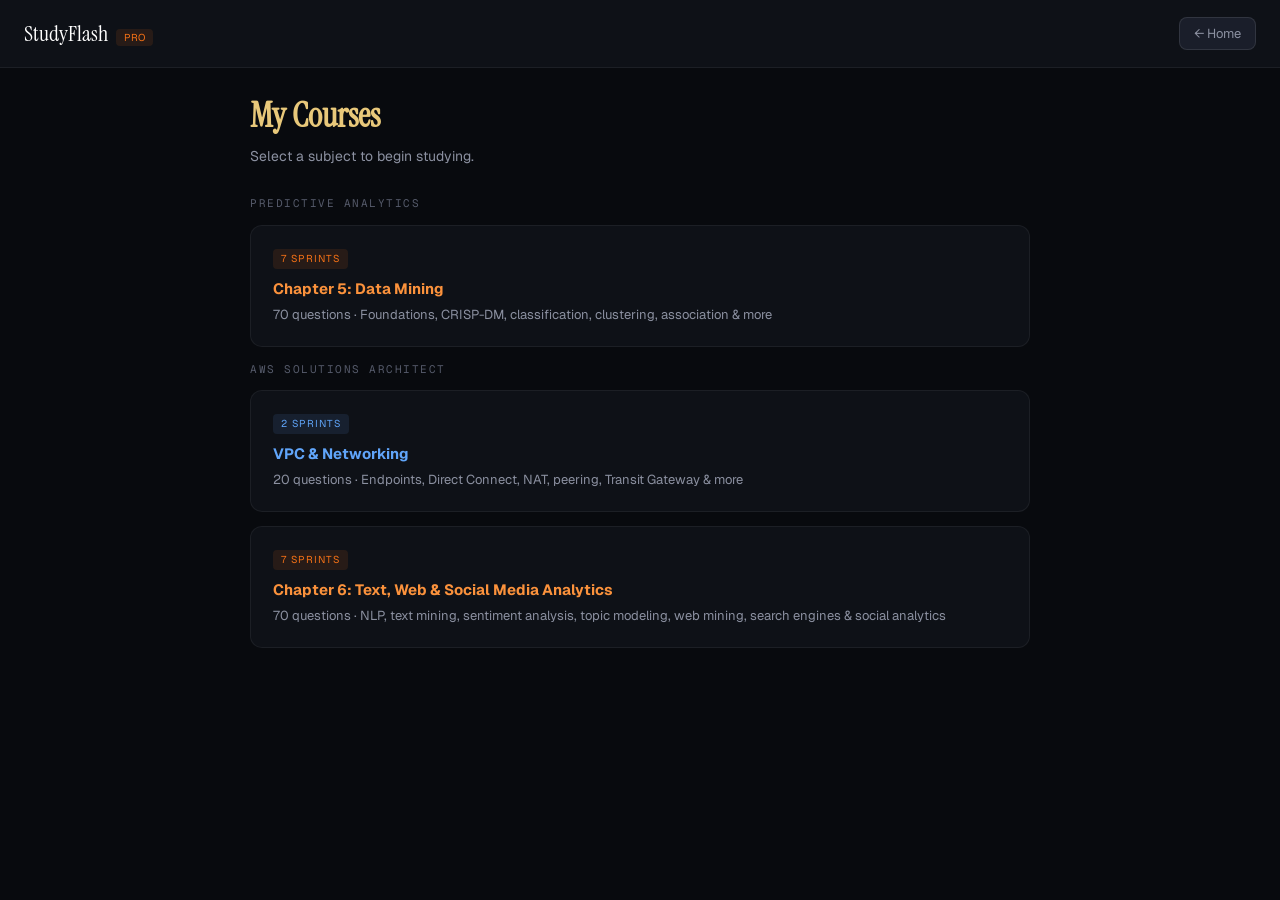
==== commit 1417bc8c: "Update index.html" ====
--- a/index.html
+++ b/index.html
@@ -163,9 +163,10 @@
         <p>20 questions · Endpoints, Direct Connect, NAT, peering, Transit Gateway &amp; more</p>
       </div>
 
-      <div class="chapter-card locked" onclick="return false;">
-        <h3>Chapter 6: Machine Learning</h3>
-        <p>Coming soon</p>
+      <div class="chapter-card" id="go-ch6-sprints">
+        <span class="sprint-tag">7 Sprints</span>
+        <h3>Chapter 6: Text, Web &amp; Social Media Analytics</h3>
+        <p>70 questions · NLP, text mining, sentiment analysis, topic modeling, web mining, search engines &amp; social analytics</p>
       </div>
     </div>
 
@@ -192,7 +193,20 @@
       <div class="chapter-card aws sprint-card" data-sprint="1" data-bank="aws"><span class="sprint-tag aws">Sprint 2</span><h3>Hybrid Networks &amp; Advanced Routing</h3><p>Direct Connect, Transit Gateway, VPN, egress-only gateways, NACLs, IP addressing.</p></div>
     </div>
 
-    <!-- QUIZ -->
+    <!-- CH6 SPRINTS -->
+    <div id="ch6-sprints" class="screen">
+      <button class="back-btn" id="btn-back-home-ch6">← Home</button>
+      <h1>Chapter 6 — Text, Web &amp; Social Media Analytics</h1>
+      <p class="subtitle">Each sprint has 10 questions. Wrong answers re-queued until correct.</p>
+      <div class="chapter-card sprint-card" data-sprint="0" data-bank="ch6"><span class="sprint-tag">Sprint 1</span><h3>Text Analytics &amp; NLP Foundations</h3><p>Text mining vs. data mining, NLP basics, bag-of-words, key terminology.</p></div>
+      <div class="chapter-card sprint-card" data-sprint="1" data-bank="ch6"><span class="sprint-tag">Sprint 2</span><h3>Text Mining Applications</h3><p>Marketing, security, biomedical, academic applications — Watson &amp; DeepQA.</p></div>
+      <div class="chapter-card sprint-card" data-sprint="2" data-bank="ch6"><span class="sprint-tag">Sprint 3</span><h3>Text Mining Process</h3><p>Corpus, TDM, stemming, stop words, SVD, classification, clustering, association.</p></div>
+      <div class="chapter-card sprint-card" data-sprint="3" data-bank="ch6"><span class="sprint-tag">Sprint 4</span><h3>Sentiment Analysis</h3><p>Polarity, VOC/VOM/VOE, lexicon vs. training data, SentiWordNet, WordNet.</p></div>
+      <div class="chapter-card sprint-card" data-sprint="4" data-bank="ch6"><span class="sprint-tag">Sprint 5</span><h3>Topic Modeling &amp; LDA</h3><p>LSA, LSI, LDA, Dirichlet distributions, latent topics, document-term matrix.</p></div>
+      <div class="chapter-card sprint-card" data-sprint="5" data-bank="ch6"><span class="sprint-tag">Sprint 6</span><h3>Web Mining &amp; Search Engines</h3><p>Web content, structure, usage mining, crawlers, PageRank, HITS, SEO.</p></div>
+      <div class="chapter-card sprint-card" data-sprint="6" data-bank="ch6"><span class="sprint-tag">Sprint 7</span><h3>Social &amp; Web Analytics</h3><p>Social network analysis, social media analytics, clickstream, Web analytics metrics.</p></div>
+    </div>
+
     <div id="quiz" class="screen">
       <!-- Mode toggle -->
       <div class="mode-toggle-wrap">
@@ -329,6 +343,92 @@
   {q:"A company wants public NAT gateways so private subnet EC2 instances can reach the internet. Where must the NAT gateways be placed?",a:["In the same private subnets as the EC2 instances","In private subnets in the same VPC","In public subnets in the same VPC as the EC2 instances","In public subnets in a separate VPC connected via peering"],c:2,exp:"NAT gateways must be in public subnets because they need a route to an internet gateway to forward traffic. Private subnet EC2 instances route 0.0.0.0/0 to the NAT gateway. Placing a NAT gateway in a private subnet defeats its purpose — it would have no internet path."}
 ];
 
+var ch6Questions = [
+  // ── SPRINT 1: Text Analytics & NLP Foundations (Q1-10) ──
+  {q:"What is the key distinction between text analytics and text mining?",a:["They are always identical terms with no difference","Text analytics is a broader concept including information retrieval, extraction, and web mining; text mining focuses on discovering new knowledge from text","Text mining is the broader concept; text analytics only covers search engines","Text analytics is used only in academia; text mining is used only in business"],c:1,exp:"Text analytics = Information Retrieval + Text Mining (broadly). Text mining is primarily focused on knowledge discovery. In practice they are used synonymously, but formally text analytics is the wider umbrella encompassing information retrieval, extraction, data mining, and web mining."},
+  {q:"What percentage of corporate data is stored in unstructured form according to the Merrill Lynch/Gartner study cited in the chapter?",a:["40%","60%","75%","85%"],c:3,exp:"The study found that 85% of all corporate data is captured and stored in some sort of unstructured form, and this unstructured data doubles in size every 18 months."},
+  {q:"What is the bag-of-words model in text mining?",a:["A physical container of index cards representing words","A text representation that ignores grammar and word order, treating text as an unordered collection of words","A method that preserves exact sentence structure for analysis","A database of all stop words to be removed from text"],c:1,exp:"In the bag-of-words model, text is represented as a collection of words, disregarding grammar or order. It's simple and still used in tasks like spam filtering, but lacks semantic understanding — which is why NLP methods were developed."},
+  {q:"What is stemming in text mining?",a:["Adding suffixes to words to expand vocabulary","Removing stop words from a document","Reducing inflected words to their root/base form (e.g., stemming → stem)","Translating text from one language to another"],c:2,exp:"Stemming reduces inflected words to their stem. For example: 'stemmer,' 'stemming,' and 'stemmed' all reduce to the root 'stem.' This ensures different grammatical forms of the same word are indexed together."},
+  {q:"What are stop words?",a:["Words that trigger the end of a document analysis","Rare technical terms specific to a domain","Common words (articles, auxiliary verbs) filtered out before NLP processing because they have no differentiating value","Words that appear only once in a corpus"],c:2,exp:"Stop words are words filtered out because they don't help differentiate documents — e.g., 'a,' 'the,' 'is,' 'are.' There's no single universal list; domain experts choose context-specific stop words."},
+  {q:"What is the difference between synonyms and polysemes in NLP?",a:["Synonyms are misspelled words; polysemes are correctly spelled words","Synonyms are identical in spelling with different meanings; polysemes are different words with the same meaning","Synonyms are different words with the same meaning; polysemes are identical words with different meanings","There is no meaningful distinction between them"],c:2,exp:"Synonyms = different spellings, same meaning (e.g., movie/film). Polysemes (homonyms) = same spelling, different meanings (e.g., 'bow' = weapon, ship front, ribbon knot, or to bend). Both create challenges for NLP."},
+  {q:"What is NLP (Natural Language Processing)?",a:["A branch of neuroscience studying how humans process language","A subfield of AI and computational linguistics that converts human language depictions into formal representations computers can manipulate","A set of grammatical rules programmed directly into database software","A method for compressing large text files for storage"],c:1,exp:"NLP is a subfield of AI and computational linguistics. Its goal is to move beyond syntax-driven word counting to true understanding of natural language, considering grammatical and semantic constraints and context."},
+  {q:"Why did a bag-of-words model perform poorly in evidence-based medicine classification?",a:["The training data was too small","The bag-of-words model is only suitable for spam filtering","It lacked semantic understanding needed to assess research article quality — results were barely better than guessing","The researchers used the wrong programming language"],c:2,exp:"University of Maryland researchers used bag-of-words with 500K+ MEDLINE articles to classify medical evidence. Despite strong machine learning methods, results were barely better than chance — showing that without semantic structure (NLP), bag-of-words is insufficient for complex domains."},
+  {q:"What is tokenizing in text mining?",a:["Encrypting text documents for secure storage","Categorizing blocks of text in a sentence according to the function each block performs","Removing all punctuation from documents","Converting text to binary format"],c:1,exp:"A token is a categorized block of text in a sentence. Tokenizing assigns meaning/function categories to these blocks. It is a foundational step in NLP and text preprocessing that enables further analysis."},
+  {q:"What is a corpus in the context of text mining?",a:["A single paragraph extracted from a document","A large, structured set of texts prepared for knowledge discovery","A list of stop words for a specific domain","The output matrix produced by text mining analysis"],c:1,exp:"In linguistics, a corpus (plural: corpora) is a large, structured set of texts stored and processed electronically for knowledge discovery. The corpus is the fundamental input to the text mining process."},
+
+  // ── SPRINT 2: Text Mining Applications (Q11-20) ──
+  {q:"What is IBM Watson, and what project produced it?",a:["A cloud storage system developed for the U.S. government","A computer system designed to answer natural-language questions, developed through IBM's DeepQA project","A machine translation tool developed as part of the Watson Research Lab","A data warehouse platform created for healthcare analytics"],c:1,exp:"Watson is an extraordinary computer system combining advanced hardware and software to answer questions in natural human language. It was developed by IBM Research in 2010 as part of the DeepQA project, named after IBM's first president Thomas J. Watson."},
+  {q:"How did Watson perform on Jeopardy! in 2011?",a:["It lost to both human champions by a large margin","It tied with Ken Jennings but lost to Brad Rutter","It beat both Brad Rutter and Ken Jennings in the combined-point match","It competed but was disqualified for a technical violation"],c:2,exp:"In February 2011, Watson competed in a two-game combined-point match across three episodes. It beat Brad Rutter (biggest all-time money winner) and Ken Jennings (record 75-day streak holder). Watson had access to 200M pages of content on 4 TB of storage and was NOT connected to the internet."},
+  {q:"What are the four overarching principles of the DeepQA architecture?",a:["Speed, Accuracy, Recall, Precision","Parsing, Indexing, Ranking, Returning","Massive parallelism, Many experts, Pervasive confidence estimation, Integration of deep and shallow knowledge","Supervised learning, Unsupervised learning, Reinforcement learning, Transfer learning"],c:2,exp:"DeepQA's four principles: (1) Massive parallelism — considers multiple hypotheses simultaneously; (2) Many experts — integrates many loosely coupled probabilistic analytics; (3) Pervasive confidence estimation — all components produce confidence scores; (4) Integration of shallow and deep knowledge."},
+  {q:"How can text mining be used in CRM (Customer Relationship Management)?",a:["Only to filter spam emails from customers","To analyze unstructured text data to predict customer perceptions, purchasing behavior, and customer churn","To store structured customer transaction data in relational databases","To design the graphical user interface of CRM software"],c:1,exp:"Text mining extracts knowledge from call center notes, product reviews, blogs, and discussion boards. It can predict customer churn (attrition), improve cross-selling/up-selling, and enhance satisfaction. Companies combine unstructured text with structured transactional data for prediction."},
+  {q:"What is the ECHELON system and how does it relate to text mining?",a:["A data visualization tool used by NASA","A classified surveillance system reportedly capable of monitoring telephone calls, faxes, and emails via text mining","An open-source text mining framework for academic research","A European Union database for academic literature"],c:1,exp:"ECHELON is a highly classified surveillance system reportedly capable of identifying content in telephone calls, faxes, emails, and other communications intercepted via satellites, public-switched networks, and microwave links — one of the largest text mining security applications."},
+  {q:"What is deception detection in the context of text mining?",a:["A spam filtering technique that blocks suspicious emails","Using text mining on written statements to build models that differentiate truthful from deceptive statements","A technique for detecting plagiarism in academic papers","A method for identifying emotionally negative content in social media"],c:1,exp:"Fuller, Biros, and Delen (2008) applied text mining to 371 real criminal statements, extracting 31 linguistic features across 9 categories (quantity, complexity, uncertainty, etc.). Neural network models achieved 73.46% prediction accuracy — exceeding most other deception detection techniques."},
+  {q:"Why is biomedical literature considered particularly well-suited for text mining?",a:["It is publicly available and freely downloadable","Biomedical literature is expanding rapidly, is more standardized than most fields, and uses relatively constant terminology with standardized ontology","It contains the largest number of documents of any academic domain","Biomedical text uses simple language accessible to general mining tools"],c:1,exp:"Three reasons make biomedical literature ideal: (1) Exponential growth of published literature; (2) More standardized and orderly than most fields — a more 'minable' source; (3) Relatively constant, standardized terminology and ontology."},
+  {q:"What did TF-IDF and Cosine Similarity measure in the automobile manufacturer analytics case?",a:["Customer lifetime value and purchase frequency","How frequently a salesperson mentioned a product and customer approval ratings","TF-IDF identified important words relative to all documents; Cosine Similarity compared documents for common themes to isolate safety issues","Vehicle defect rates and warranty claim frequency"],c:2,exp:"TF-IDF determines how important an individual word is compared to other words in a document. Cosine Similarity compares documents against each other for similarities, identifying common phrases/themes. Together they identified safety-related clusters (brake problems, power steering leaks) from call center notes."},
+  {q:"Which NLP task involves automatically creating a shortened version of a document containing its most important points?",a:["Machine translation","Automatic summarization","Text-to-speech","Optical character recognition"],c:1,exp:"Automatic summarization is the creation of a shortened version of a document by a computer program that contains the most important points of the original. This is one of NLP's most popular tasks."},
+  {q:"What is optical character recognition (OCR) as an NLP task?",a:["Converting digital text to audio speech","Translating text between human languages","The automatic translation of images of handwritten, typewritten, or printed text into machine-editable documents","Detecting sentiment in customer reviews"],c:2,exp:"OCR is the automatic translation of images of handwritten, typewritten, or printed text (usually captured by a scanner) into machine-editable textual documents. It bridges the physical and digital worlds for text processing."},
+
+  // ── SPRINT 3: Text Mining Process (Q21-30) ──
+  {q:"What are the three sequential tasks of the text mining process?",a:["Collect, Clean, Classify","Parse, Index, Retrieve","Establish the Corpus → Create the Term-Document Matrix → Extract Knowledge","Sample, Explore, Modify"],c:2,exp:"The three-step text mining process: (1) Establish the Corpus — collect and organize domain-specific unstructured data; (2) Create the Term-Document Matrix — impose structure; (3) Extract Knowledge — discover novel patterns. Each task has specific inputs and outputs with feedback loops."},
+  {q:"What is a Term-Document Matrix (TDM)?",a:["A list of all documents sorted alphabetically","A matrix where rows = documents, columns = terms, and cells = relational indices (e.g., occurrence counts)","A network graph connecting related terms","A sorted ranking of the most important documents in a corpus"],c:1,exp:"In the TDM, rows represent documents, columns represent terms, and cells contain indices (typically occurrence counts or normalized frequencies). It is the fundamental structured representation created from unstructured text, enabling data mining algorithms to be applied."},
+  {q:"Why is normalizing word frequencies important in TDM creation?",a:["Raw counts make the matrix too small to process","Raw counts can be misleading — a word appearing 3x in document B vs 1x in document A doesn't mean it's 3x more important as a descriptor","Normalization reduces the number of unique terms in the matrix","Normalization makes all documents appear the same length"],c:1,exp:"Raw frequency counts don't reliably indicate importance. Normalization methods like log frequencies, binary frequencies, and TF-IDF create more consistent representations that better reflect word significance relative to the whole corpus."},
+  {q:"What is Singular Value Decomposition (SVD) and why is it used in text mining?",a:["A method for collecting web documents automatically","A dimensionality reduction technique that transforms the large, sparse TDM into a lower-dimensional space capturing maximum variability","A classification algorithm for categorizing documents","A technique for removing stop words from text"],c:1,exp:"SVD (closely related to PCA) reduces the TDM's dimensionality to a manageable size where each dimension represents the largest possible variability between words and documents. It identifies latent semantic space — the underlying meaning of document collections."},
+  {q:"What is classification in the context of text mining (Task 3)?",a:["Grouping documents into natural clusters without predefined categories","Identifying the most frequent terms in the corpus","Categorizing documents into a predetermined set of categories using models trained on labeled examples (text categorization)","Finding associations between concepts in documents"],c:2,exp:"Text classification (categorization) assigns documents to predetermined categories. Applications include spam filtering, web page categorization, and metadata generation. Two approaches: knowledge-engineering (expert rules) vs. machine learning (inductive learning from examples)."},
+  {q:"What is the difference between classification and clustering in text mining?",a:["Classification is unsupervised; clustering is supervised","Classification uses predetermined categories with labeled training data; clustering groups documents into natural groupings without prior labels","Classification is faster; clustering is more accurate","They are synonymous terms for the same process"],c:1,exp:"Classification = supervised, uses predetermined categories and labeled training data. Clustering = unsupervised, groups documents into 'natural' clusters without any prior category knowledge. Clustering is arguably the most commonly used text mining technique."},
+  {q:"What are the two most popular document clustering methods described in the chapter?",a:["K-means clustering and hierarchical clustering","Scatter/gather clustering and query-specific clustering","TF-IDF clustering and cosine similarity clustering","SVD clustering and PCA clustering"],c:1,exp:"Scatter/gather: dynamically generates a table of contents for a document collection, adapting to user selections. Query-specific: hierarchical clustering where most relevant documents appear in tight clusters nested in larger clusters — performs well for large collections."},
+  {q:"What is association rule learning as applied to text mining?",a:["Linking documents to their original authors","Identifying direct relationships between concepts or sets of concepts in documents, measured by support and confidence","Automatically creating summaries of related documents","Classifying documents by their primary topic"],c:1,exp:"In text mining, associations find concept relationships. Example: 'Software Implementation Failure' appears with 'ERP' and 'CRM' with 4% support and 55% confidence — meaning 4% of docs contained all three concepts, and 55% of docs with 'Software Implementation Failure' also had the other two."},
+  {q:"What is trend analysis in text mining?",a:["Predicting future stock prices using news articles","Comparing concept distributions across different document subcollections — often from the same source at different time points — to identify evolving themes","Identifying trending hashtags on social media","Measuring how many documents are added to a corpus over time"],c:1,exp:"Trend analysis compares concept distributions across different subcollections. A notable application: comparing academic articles from the same journals across different time periods to track how research topics evolve over time (e.g., Delen & Crossland, 2008 study of IS journals 1994-2005)."},
+  {q:"In the research literature survey case (Analytics in Action 6.3), what was the optimal number of clusters found, and what did they represent?",a:["5 clusters representing the five stages of IS research","9 clusters representing distinct research themes in information systems journals","12 clusters matching the 12 data sets analyzed","3 clusters for each of the three journals studied"],c:1,exp:"After SVD dimensionality reduction and expectation-maximization clustering, 9 was found to be the optimal number. The nine clusters represented distinct research themes across MISQ, ISR, and JMIS journals from 1994-2005, analyzed from both journal representation and time-evolution perspectives."},
+
+  // ── SPRINT 4: Sentiment Analysis (Q31-40) ──
+  {q:"What is sentiment analysis trying to answer?",a:["What are the objective facts about a topic?","What do people feel about a certain topic? — by automatically extracting opinions, feelings, and subjectivity from text","How many people have searched for a topic online?","Which documents in a corpus are most relevant to a query?"],c:1,exp:"Sentiment analysis (also called opinion mining, subjectivity analysis, appraisal extraction) automatically extracts opinions, feelings, and subjectivity from text to answer 'what do people feel?' It goes beyond fact-based analysis to opinion-oriented information systems."},
+  {q:"What is sentiment polarity?",a:["The geographic location from which a sentiment is expressed","A feature of text indicating whether an opinion is positive or negative (or a range between these)","The intensity of factual statements in a document","The number of adjectives in a sentence"],c:1,exp:"Sentiment polarity is usually dichotomized as positive/negative, but can also be a range (e.g., star ratings) or a strength (mildly positive to very strongly positive). A document with multiple opinionated statements may have mixed polarity, which is different from being objective."},
+  {q:"What is the difference between explicit and implicit sentiment?",a:["Explicit sentiment uses numbers; implicit sentiment uses words","Explicit sentiment directly states an opinion ('It's a wonderful day'); implicit sentiment implies an opinion without directly stating it ('The handle breaks too easily')","Explicit sentiment is positive; implicit is always negative","Explicit is written; implicit is spoken"],c:1,exp:"Explicit sentiment directly expresses an opinion. Implicit sentiment implies an opinion without a subjective statement. Earlier research focused on explicit (easier to detect); current trend includes both types. Most implicit sentiment identification requires understanding context and domain knowledge."},
+  {q:"What is Voice of the Customer (VOC) in the context of sentiment analysis?",a:["A telephone call recording system","A customer survey program requiring written responses","An analytic CRM component that continuously accesses product/service reviews to understand and manage customer complaints and praises","A legal requirement for companies to publish customer reviews"],c:2,exp:"VOC draws from all customer touch points (emails, surveys, call center notes, social media) and matches customer voices to transactions and profiles. It's a key element of customer experience management, powered by sentiment analysis to detect negative/positive buzz and respond proactively."},
+  {q:"How does Voice of the Market (VOM) differ from Voice of the Customer (VOC)?",a:["VOM focuses on individual customers; VOC focuses on aggregate market trends","VOC focuses on individual customers and their specific needs; VOM focuses on aggregate opinions and trends about products/services across all stakeholders","VOM is qualitative; VOC is quantitative","There is no meaningful difference between them"],c:1,exp:"VOC focuses on individual customers — their specific service needs, issues, profiles. VOM is about aggregate market opinions: what all stakeholders (customers, potential customers, influencers) are saying about your and competitors' products — used for competitive intelligence and product positioning."},
+  {q:"What is the first step in the multistep lexicon-based sentiment analysis process?",a:["N-P Polarity Classification","Target Identification","Sentiment Detection — calculating O-S polarity to differentiate objective facts from subjective opinions","Collection and Aggregation"],c:2,exp:"Step 1 is Sentiment Detection: calculating O-S Polarity (Objectivity-Subjectivity, from 0 to 1). If objectivity is close to 1, there's no opinion to mine. This step is often based on examining adjectives in the text. Only text flagged as subjective proceeds to Step 2."},
+  {q:"What does N-P Polarity Classification (Step 2 of sentiment analysis) determine?",a:["Whether a statement is about a North or South Pole location","Whether an opinionated piece of text is positive or negative (or where it falls on the positive-negative continuum)","The number of people who share a particular opinion","Whether a document was written by an expert or a novice"],c:1,exp:"Step 2 classifies subjective text as expressing overall positive or negative opinion (binary or range). It may also assess strength (mildly to very strongly positive/negative). For long documents, classification may need to be done at term, phrase, sentence, AND document levels."},
+  {q:"What is WordNet and how is it used in sentiment analysis?",a:["A social network platform for data scientists","A large lexical database of English words with synonyms and semantic relations, created at Princeton — a major NLP resource extended for sentiment analysis","A proprietary IBM database used only in Watson","A type of neural network architecture for text processing"],c:1,exp:"WordNet is a laboriously hand-coded database of English words, definitions, sets of synonyms, and semantic relations between synonym sets. It's been extended for sentiment analysis: SentiWordNet adds positivity/negativity/objectivity scores; WordNet-Affect adds emotional labels."},
+  {q:"What is SentiWordNet?",a:["A social media platform for sharing opinions","A publicly available lexicon specifically developed for opinion mining that assigns each WordNet synset three scores: positivity, negativity, and objectivity","A proprietary sentiment tool licensed only to enterprise companies","A database of customer reviews from Amazon and other retailers"],c:1,exp:"SentiWordNet is an extension of WordNet created for sentiment analysis. It assigns each WordNet synset (synonym set) three scores ranging from 0.0 to 1.0: positivity, negativity, and objectivity. It is publicly available and widely used in sentiment analysis research."},
+  {q:"What two methods are commonly used for polarity identification in sentiment analysis?",a:["Regression analysis and factor analysis","Supervised classification and unsupervised clustering","Using a lexicon as a reference library OR using a collection of labeled training documents with machine learning","Rule-based filtering and keyword matching only"],c:2,exp:"Method 1 (Unsupervised/Lexicon): uses WordNet, SentiWordNet etc. as lookup tables — no labeled data needed. Method 2 (Supervised): uses labeled documents (Amazon star ratings, RottenTomatoes) to train classifiers (SVMs, Neural Networks, Decision Trees, Naive Bayes, k-NN, k-Means)."},
+
+  // ── SPRINT 5: Topic Modeling & LDA (Q41-50) ──
+  {q:"What is topic modeling?",a:["A technique for labeling documents with a single topic keyword","A suite of probabilistic machine learning algorithms that discover and annotate large document archives with thematic information by finding latent variables between documents and words","A method for sorting documents alphabetically by subject","A search algorithm that finds documents matching a user-specified topic"],c:1,exp:"Topic modeling algorithms are statistical methods analyzing words in original texts to discover themes running through them, how themes connect, and how they change over time. Core assumptions: (1) each document is a mix of topics; (2) each topic is a collection of words — both are 'latent' (hidden)."},
+  {q:"What is Latent Semantic Analysis (LSA) and what is its key technique?",a:["A machine learning method that requires labeled training data","A topic modeling approach that generates a document-term matrix and applies SVD to discover latent topics representing relationships between terms and documents","A real-time streaming analytics method for social media","A technique exclusively used for sentiment analysis in marketing"],c:1,exp:"LSA (also called LSI in information retrieval) generates an m×n document-term matrix, then uses SVD to factorize it into component matrices capturing latent structure. Documents are then grouped by cosine similarity of their vectors. Limitation: assumed each document belongs to only one topic."},
+  {q:"What is the key formula used in LSA for representing indices in the document-term matrix?",a:["Euclidean distance between term vectors","TF-IDF (term frequency × inverse document frequency) — measures word importance within a document relative to the entire corpus","Cosine similarity between document vectors","Pearson correlation between word occurrence frequencies"],c:1,exp:"TF-IDF is the standard representation: TF-IDF score = TF × log(N/df), where N = total documents and df = documents containing the term. It prevents common words from dominating (high TF but low IDF) and highlights discriminating terms (high TF, high IDF)."},
+  {q:"What critical limitation of earlier topic modeling methods does LDA address?",a:["Earlier methods required too much computational power","Earlier methods could not handle documents with more than 1,000 words","Earlier methods assumed each document belongs to only ONE topic; LDA allows documents to belong to multiple topics with varying degrees of membership","Earlier methods only worked on English text"],c:2,exp:"Earlier methods (clustering, LSA) assumed hard assignment — a document belongs to exactly one topic. In reality, documents cover multiple topics to varying degrees, and each word can belong to each topic to varying degrees. LDA's probabilistic framework handles this mixture properly."},
+  {q:"What is Latent Dirichlet Allocation (LDA) at the highest level?",a:["A supervised classification algorithm requiring labeled training data","A generative probabilistic model using unsupervised learning that models each document as a weighted mixture of latent topics, and each topic as a weighted mixture of terms","A rule-based text categorization system built from expert knowledge","A dimensionality reduction technique equivalent to PCA for text"],c:1,exp:"LDA is a three-level hierarchical probabilistic model: documents → (weighted mixture of) topics → (weighted mixture of) words. It uses Dirichlet priors for document-to-topic and topic-to-term associations. It's the most popular topic detection technique, using unsupervised learning."},
+  {q:"What does the Dirichlet distribution represent in LDA?",a:["The probability that two documents share the same topic","A family of continuous multivariate probability distributions parameterized by a vector α of positive reals — a multivariate generalization of the beta distribution","The weight assigned to stop words in the document-term matrix","The number of topics to specify before running LDA"],c:1,exp:"The Dirichlet distribution is the core mathematical function of LDA. It's a multivariate generalization of the beta distribution, also called multivariate beta distribution. LDA uses Dirichlet priors for both the document-to-topic AND the topic-to-term distributions."},
+  {q:"In Blei's famous example, how many topics and documents were used to demonstrate LDA?",a:["10 topics, 1,000 articles","50 topics, 10,000 articles","100 topics, 17,000 articles from the journal Science","200 topics, 50,000 web pages"],c:2,exp:"David Blei (lead author of the seminal LDA paper) fit a 100-topic LDA model to 17,000 articles from the journal Science in a CACM review article. This is a commonly cited demonstration of LDA's power in discovering thematic structure across large document collections."},
+  {q:"What are the three components in the LDA hierarchical structure?",a:["Sentences, Paragraphs, and Documents","Terms, Sentences, and Paragraphs","Documents, Latent Topics, and Words — connected by topic-to-document weights and word-to-topic weights","Training data, Validation data, and Test data"],c:2,exp:"LDA has three levels: (1) Documents — the observable input; (2) Topics [Latent] — the hidden/latent middle layer discovered by LDA; (3) Words — the observable elements within documents. Topics-to-documents weights and Words-to-topics weights define the probabilistic relationships."},
+  {q:"What distinguishes the earliest approach to topic detection (traditional clustering) from LSA?",a:["Traditional clustering used neural networks; LSA used rule-based systems","Traditional clustering grouped documents by term frequency in a TDM using k-means or hierarchical methods; LSA applied SVD to find latent semantic structure beyond raw frequencies","Traditional clustering was supervised; LSA was unsupervised","There is no meaningful distinction — both use identical methods"],c:1,exp:"Early topic detection: cluster documents by term frequency (k-means or hierarchical) — mathematically groups documents by word frequency co-occurrence, then labels clusters. LSA goes further: applies SVD to the document-term matrix to uncover the latent semantic space that organizes words and documents."},
+  {q:"What does 'pervasive confidence estimation' mean in DeepQA/Watson?",a:["Watson checks every answer with the internet before responding","No component commits to a final answer; all components produce features and confidence scores that are combined to compute overall confidence for the final answer","Watson requires human confirmation for every answer","Confidence is only calculated after the answer is delivered"],c:1,exp:"Pervasive confidence estimation is one of DeepQA's four core principles: no single component commits to an answer. All components produce features and associated confidences. An underlying confidence-processing substrate learns to stack and combine scores. This confidence must be computed within 1-6 seconds (average ~3 seconds) while the Jeopardy! question is being read."},
+
+  // ── SPRINT 6: Web Mining & Search Engines (Q51-60) ──
+  {q:"What are the three main areas of web mining?",a:["Content mining, Link mining, and Usage mining","Web crawling, Web indexing, and Web ranking","Web content mining, Web structure mining, and Web usage mining","Search engine optimization, Pay-per-click, and Organic search"],c:2,exp:"Web mining has three areas: (1) Web Content Mining — extracts info from web page content (HTML); (2) Web Structure Mining — analyzes hyperlink structure to find authoritative pages and hubs; (3) Web Usage Mining — analyzes web server logs and clickstream data to understand user behavior."},
+  {q:"How does Web analytics differ from Web mining?",a:["Web analytics is more technical; web mining is more business-focused","Web analytics is primarily web site usage data focused and descriptive; web mining is inclusive of all internet data and aims for previously unknown pattern discovery (predictive/prescriptive)","Web analytics uses server logs; web mining uses social media only","There is no meaningful difference between them"],c:1,exp:"Web analytics ⊂ Web mining. Web analytics: primarily usage data focused, predefined metrics-driven descriptive analytics (what happened?). Web mining: all internet data (transaction, social, usage), discovers unknown patterns using predictive or prescriptive analytics. Web analytics is a part of web mining."},
+  {q:"What is a web crawler (spider) and what does it do?",a:["A malicious program that destroys web server data","Software that systematically browses the web, fetching web pages and adding their links to a queue for further crawling — building a search engine's page database","A tool that blocks unauthorized web access","A program that compresses web pages for faster loading"],c:1,exp:"A web crawler starts with seed URLs, visits each page, copies its content, extracts all hyperlinks, and adds them to the scheduler for future crawling. This recursive process builds the document database that search engines use (instead of searching the live web in real time)."},
+  {q:"What are the two main cycles of a search engine's architecture?",a:["Crawling cycle and indexing cycle","Development cycle (web crawler + document indexer building the document database) and responding cycle (query analyzer + document matcher/ranker serving users)","Search cycle and ranking cycle","Collection cycle and delivery cycle"],c:1,exp:"Development cycle: Web Crawler fetches pages → Document Indexer processes and indexes them into the database. Responding cycle: Query Analyzer parses the user's query → Document Matcher/Ranker finds and ranks relevant documents. The development cycle 'caches the web'; the responding cycle serves users."},
+  {q:"What is PageRank and who developed it?",a:["An IBM algorithm for ranking research papers by citation count","A Google algorithm created in 1997 that rank-orders web pages based on relevance and value/importance, incorporating link analysis","A Yahoo! algorithm for sorting search results by date","A government standard for evaluating website content quality"],c:1,exp:"PageRank was created by Google's founders in 1997. It augments keyword matching by incorporating link analysis to determine page importance. It's proprietary and continuously evolving — Google reportedly made 500+ algorithm changes in 2010 alone (nearly 1.5 per day)."},
+  {q:"What is Search Engine Optimization (SEO)?",a:["Paying a search engine to place ads at the top of results","The intentional activity of affecting the visibility of a website in a search engine's natural (unpaid/organic) search results","A technical process of compressing website files for faster loading","A method for monitoring competitor websites"],c:1,exp:"SEO improves a site's organic (unpaid) ranking through content editing, HTML/coding changes, building inbound links, adding relevant keywords to metadata, and URL normalization. Higher ranking = more visitors from organic search, making it a critical internet marketing strategy."},
+  {q:"What distinguishes white-hat SEO from black-hat SEO?",a:["White-hat targets desktop users; black-hat targets mobile users","White-hat conforms to search engine guidelines and ensures users see what's indexed; black-hat uses deceptive techniques (hidden text, cloaking) not approved by search engines","White-hat is free; black-hat requires payment","White-hat is used by large companies; black-hat by small businesses"],c:1,exp:"White-hat: follows guidelines, creates content for users (not engines), ensures content is same for users and crawlers — produces long-lasting results. Black-hat: deceptive techniques like hidden text, cloaking (different page for bots vs. humans) — may cause penalties, de-listing. Google removed BMW Germany in Feb. 2006 for black-hat practices."},
+  {q:"What is the HITS algorithm and what does it calculate?",a:["A machine learning algorithm for classifying web pages by topic","Hyperlink-Induced Topic Search — calculates hub and authority values for web pages using link analysis to identify important pages for specific queries","A spelling correction algorithm for search queries","A compression algorithm for reducing web page file sizes"],c:1,exp:"HITS (developed by Kleinberg, 1999) calculates two values: Authority (page is pointed to by many good hubs → it's an important source) and Hub (page points to many good authorities → it's a useful directory). These are mutually reinforcing: good hubs point to good authorities; good authorities are pointed to by good hubs."},
+  {q:"What is the role of the document indexer in a search engine?",a:["To send queries to the web crawler for processing","To process fetched web pages, perform tokenization, stop word removal, stemming, and synonym/homonym resolution, and create the term-by-document index","To display results to the user in a readable format","To handle billing for paid search advertisements"],c:1,exp:"The document indexer: (1) Preprocesses documents to standard format; (2) Parses documents — tokenization, stop word removal, stemming, disambiguation using lexicons; (3) Creates the term-by-document matrix with TF-IDF weights. Its process mirrors the query analyzer — both work from the same index structure."},
+  {q:"What makes web mining challenging compared to traditional data mining?",a:["The web is too small to yield useful patterns","Web data is too structured to apply standard algorithms","The web is too big, too complex, too dynamic, not domain-specific, and contains mostly irrelevant content for any given user (99% of the web is useless to 99% of users)","Web mining requires specialized hardware not available to most organizations"],c:2,exp:"Five web mining challenges: (1) Too big — can't warehouse all content; (2) Too complex — lacks unified structure, high content variation; (3) Too dynamic — constantly updated; (4) Not domain specific — serves everyone; (5) Too much noise — vast majority irrelevant to any specific user or task."},
+
+  // ── SPRINT 7: Social & Web Analytics (Q61-70) ──
+  {q:"How does Gartner define social analytics?",a:["A philosophical framework for analyzing social behavior developed in Denmark","Monitoring, analyzing, measuring, and interpreting digital interactions and relationships of people, topics, ideas, and content","A tool exclusively for measuring social media advertising ROI","A branch of psychology that studies group dynamics online"],c:1,exp:"Gartner defines social analytics as 'monitoring, analyzing, measuring and interpreting digital interactions and relationships of people, topics, ideas and content.' It includes text mining of social media content AND social network analysis, for understanding customer behavior and preferences."},
+  {q:"What is a social network in the context of social analytics?",a:["A technology platform like Facebook or Twitter","A social structure composed of individuals or groups linked by some type of connection/relationship, analyzed to identify patterns, influential entities, and network dynamics","A marketing database of customer contact information","A visualization tool for displaying organizational charts"],c:1,exp:"A social network is a theoretical construct: nodes (individuals/organizations) connected by ties (relationships: friendship, kinship, organizational position). Social networks are self-organizing, emergent, and complex — global coherent patterns emerge from local interactions of elements."},
+  {q:"What is centrality in Social Network Analysis (SNA)?",a:["The geographic center of a network's user base","A group of metrics that quantify the importance or influence of a particular node within a network (e.g., betweenness, closeness, eigenvector, degree centrality)","The average number of connections per user in a network","The time it takes a message to travel across a network"],c:1,exp:"Centrality metrics quantify node importance/influence in different ways: degree centrality (number of direct connections), betweenness (how often a node lies on shortest paths), closeness (average distance to all other nodes), eigenvector (influence based on neighbors' influence), alpha centrality."},
+  {q:"What is clickstream analysis in web usage mining?",a:["Analyzing the number of clicks on advertisements","Studying and discovering patterns from the sequence of clicks and page visits that users make during a web session, to better understand user behavior","Tracking mouse movements on a single web page","Analyzing which buttons get the most visual attention via eye tracking"],c:1,exp:"Clickstream analysis extracts useful information from data generated through web page visits. Example: 60% of visitors who searched 'hotels in Maui' had earlier searched 'airfares to Maui' — useful for ad placement. Also reveals usage timing patterns (e.g., 70% of software downloads between 7-11 PM)."},
+  {q:"What are the four main Web analytics metric categories?",a:["Impressions, Clicks, Conversions, Revenue","Reach, Frequency, Engagement, Sentiment","Web site usability, Traffic sources, Visitor profiles, Conversion statistics","Page views, Bounce rate, Session duration, Exit rate"],c:2,exp:"The four actionable Web analytics metric categories: (1) Web site usability — how visitors use the site (page views, time on site, click paths); (2) Traffic sources — where they came from (referrals, search, direct, campaigns); (3) Visitor profiles — who they are (keywords, geography, time of day); (4) Conversion statistics — business outcomes (new/returning visitors, leads, sales, abandonment)."},
+  {q:"What is Web content mining and how is it used for competitive intelligence?",a:["Analyzing internal web server logs for performance metrics","Automatically extracting useful information from web pages using web crawlers (spiders), which can collect data on competitors' products, services, and customers","Encrypting web content for secure transmission","Designing web pages optimized for search engine ranking"],c:1,exp:"Web content mining extracts info from web pages using automated crawlers. For competitive intelligence: collecting data on competitors' products, services, customers. The textbook example: Sharda and Delen used web spiders to automatically collect, validate, and store data on thousands of movies from multiple websites for financial success prediction models."},
+  {q:"What is Web structure mining used for?",a:["Analyzing user clickstream behavior on a single website","Extracting useful information from hyperlinks in web documents to identify authoritative pages, hubs, and web community structures","Monitoring web server performance and uptime","Tracking social media mentions of a brand across platforms"],c:1,exp:"Web structure mining generates knowledge from the link structure of web documents. Uses: identifying authoritative pages (many good hubs link to them) and hubs (link to many good authorities) — cornerstone of modern page-rank algorithms. Also used to understand interrelationships between large numbers of web pages and web communities."},
+  {q:"What are the six social media user engagement levels described in the chapter?",a:["Creators, Publishers, Editors, Readers, Lurkers, Inactives","Experts, Enthusiasts, Participants, Observers, Skeptics, Avoiders","Creators, Critics, Joiners, Collectors, Spectators, Inactives","Influencers, Amplifiers, Engagers, Viewers, Followers, Inactives"],c:2,exp:"The Brogan and Bastone (2011) engagement hierarchy: Creators (highest) → Critics → Joiners → Collectors → Spectators → Inactives (lowest). Research showed Inactives were 44% of the online population; later, 82% of the adult online population had moved into one of the upper five categories."},
+  {q:"What is the key best practice 'Look at the Ripple Effect' in social media analytics?",a:["Monitoring how negative reviews spread to competitors","Analyzing which social media activities go viral (retweeted, picked up by influencers) vs. which quickly go dormant — and why","Measuring the impact of TV advertising on social media mentions","Tracking the geographic spread of social media campaigns"],c:1,exp:"'There's a difference between a great hit that just sits there vs. a great hit that is tweeted, retweeted, and picked up by influential bloggers.' Ripple effect analysis shows which social media activities spread exponentially vs. quickly dying — helping optimize content strategy."},
+  {q:"What is homophily in Social Network Analysis?",a:["The tendency for network nodes to cluster in the same geographic region","The extent to which actors form ties with similar versus dissimilar others (similarity defined by gender, age, occupation, values, etc.)","A measure of the minimum ties needed to connect two actors","The likelihood that two members of a node are associates"],c:1,exp:"Homophily is the 'birds of a feather' principle: people tend to connect with those similar to themselves. Similarity can be defined along many dimensions: gender, race, age, occupation, educational achievement, status, values. It's a fundamental connection metric in SNA."}
+];
+
 // ── State ─────────────────────────────────────────────────────────────────
 var queue=[], qIdx=0, score=0, answered=false;
 var missedQuestions=[], requeue=[], totalAnswered=0;
@@ -377,7 +477,7 @@
   document.getElementById('queue-status-wrap').innerHTML=rc>0
     ?'<div class="queue-status"><div class="queue-dot"></div><span>'+rc+' missed question'+(rc>1?'s':'')+' will be re-queued.</span></div>':'';
 
-  var bank = (q._bank==='aws')?awsQuestions:ch5Questions;
+  var bank = (q._bank==='aws')?awsQuestions:(q._bank==='ch6')?ch6Questions:ch5Questions;
   var sprintNum=1;
   for(var i=0;i<bank.length;i++){if(bank[i].q===q.q){sprintNum=Math.floor(i/10)+1;break;}}
   var tagClass = q._bank==='aws' ? 'sprint-tag aws' : 'sprint-tag';
@@ -641,8 +741,10 @@
   function wire(id, fn){ var el=document.getElementById(id); if(el) el.addEventListener('click',fn); }
   wire('btn-home-nav', function(){ showScreen('home'); });
   wire('btn-back-home-ch5', function(){ showScreen('home'); });
+  wire('btn-back-home-ch6', function(){ showScreen('home'); });
   wire('btn-back-home-aws', function(){ showScreen('home'); });
   wire('go-sprints', function(){ showScreen('sprints'); });
+  wire('go-ch6-sprints', function(){ showScreen('ch6-sprints'); });
   wire('go-aws-sprints', function(){ showScreen('aws-sprints'); });
   wire('next-btn', nextQuestion);
   wire('btn-retry', retryMissed);
@@ -665,8 +767,8 @@
 
   document.querySelectorAll('.sprint-card').forEach(function(card){
     card.addEventListener('click', function(){
-      var bank = card.dataset.bank==='aws' ? awsQuestions : ch5Questions;
-      lastSprintScreen = card.dataset.bank==='aws' ? 'aws-sprints' : 'sprints';
+      var bank = card.dataset.bank==='aws' ? awsQuestions : card.dataset.bank==='ch6' ? ch6Questions : ch5Questions;
+      lastSprintScreen = card.dataset.bank==='aws' ? 'aws-sprints' : card.dataset.bank==='ch6' ? 'ch6-sprints' : 'sprints';
       var idx=parseInt(card.dataset.sprint,10);
       var slice=bank.slice(idx*10,idx*10+10);
       slice.forEach(function(q){ q._bank=card.dataset.bank; });
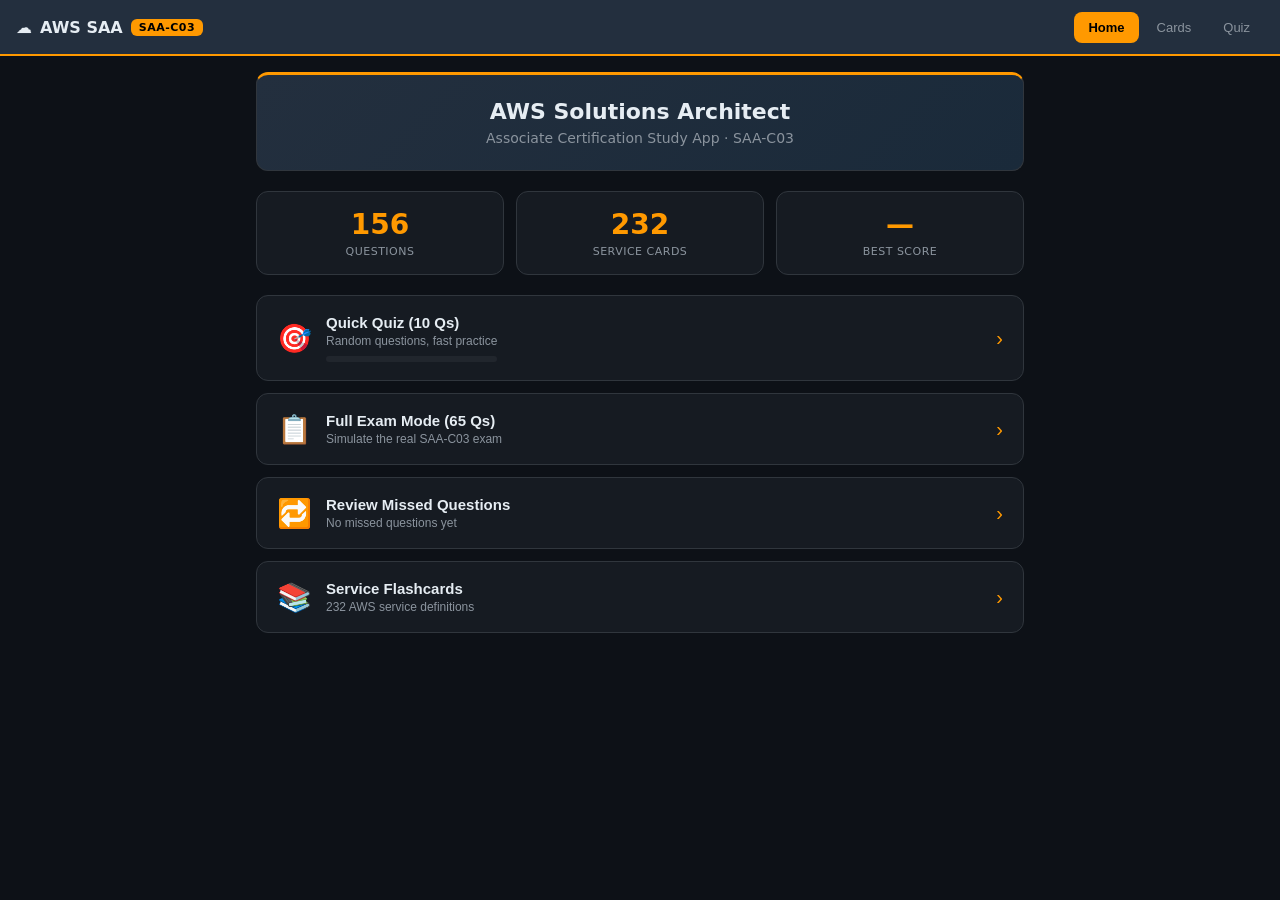
==== commit 7d0701c2: "Update index.html" ====
--- a/index.html
+++ b/index.html
@@ -2,780 +2,893 @@
 <html lang="en">
 <head>
 <meta charset="UTF-8">
-<meta name="viewport" content="width=device-width, initial-scale=1.0">
-<title>StudyFlash Pro</title>
-<link href="https://fonts.googleapis.com/css2?family=Instrument+Serif:ital@0;1&family=Geist+Mono:wght@300;400;500&family=Geist:wght@300;400;500;600;700&display=swap" rel="stylesheet">
+<meta name="viewport" content="width=device-width, initial-scale=1.0, maximum-scale=1.0">
+<title>AWS SAA-C03 Study App</title>
 <style>
-*,*::before,*::after{margin:0;padding:0;box-sizing:border-box}
-:root{
-  --bg:#080a0e;--bg1:#0e1117;--bg2:#141720;--bg3:#1a1e2a;
-  --line:rgba(255,255,255,0.06);--line2:rgba(255,255,255,0.10);
-  --text:#e2e4eb;--text2:#8b90a0;--text3:#555a6a;
-  --gold:#c9a84c;--gold2:#e8c87a;
-  --orange:#f97316;--orange2:#fb923c;
-  --green:#3ecf72;--green-bg:rgba(62,207,114,0.12);
-  --red:#f06a6a;--red-bg:rgba(240,106,106,0.12);
-  --blue:#60a5fa;--blue-bg:rgba(96,165,250,0.08);
-  --purple:#a78bfa;--purple-bg:rgba(167,139,250,0.08);
-  --r:12px;--r2:16px
-}
-body{background:var(--bg);color:var(--text);font-family:'Geist',sans-serif;font-size:14px;line-height:1.6;overflow-x:hidden}
-.app{display:flex;flex-direction:column;min-height:100vh}
-.nav{background:var(--bg1);border-bottom:1px solid var(--line);padding:16px 24px;display:flex;justify-content:space-between;align-items:center;position:sticky;top:0;z-index:100}
-.logo-text{font-family:'Instrument Serif',serif;font-size:22px;color:#fff}
-.logo-badge{font-size:10px;color:var(--orange);background:rgba(249,115,22,0.1);padding:2px 8px;border-radius:4px;margin-left:8px}
-.nav-btn{background:var(--bg3);color:var(--text2);border:1px solid var(--line2);padding:7px 14px;border-radius:8px;font-size:13px;cursor:pointer;font-family:'Geist',sans-serif}
-.main{flex:1;padding:28px 20px;max-width:820px;margin:0 auto;width:100%}
-.screen{display:none}.screen.active{display:block}
-h1{font-family:'Instrument Serif',serif;font-size:34px;margin-bottom:8px;color:var(--gold2);line-height:1.2}
-.subtitle{color:var(--text2);margin-bottom:28px;font-size:14px}
-.chapter-card{background:var(--bg1);border:1px solid var(--line);border-radius:var(--r);padding:20px 22px;margin-bottom:14px;cursor:pointer;transition:0.2s;user-select:none}
-.chapter-card:hover{border-color:var(--orange);transform:translateY(-1px)}
-.chapter-card h3{color:var(--orange2);margin-bottom:4px;font-size:15px}
-.chapter-card p{color:var(--text2);font-size:13px}
-.chapter-card.aws h3{color:var(--blue)}
-.chapter-card.aws:hover{border-color:var(--blue)}
-.chapter-card.locked{opacity:0.4;cursor:default;border-style:dashed}
-.chapter-card.locked:hover{transform:none;border-color:var(--line)}
-.chapter-card.locked h3{color:var(--text3)}
-.sprint-tag{font-size:10px;text-transform:uppercase;color:var(--orange);background:rgba(249,115,22,0.1);padding:2px 8px;border-radius:4px;letter-spacing:1px;margin-bottom:8px;display:inline-block}
-.sprint-tag.aws{color:var(--blue);background:rgba(96,165,250,0.1)}
-.progress-wrap{margin-bottom:6px;display:flex;justify-content:space-between}
-.progress-label{font-size:12px;color:var(--text3);font-family:'Geist Mono',monospace}
-.progress-bar{height:4px;background:var(--bg3);border-radius:2px;margin-bottom:24px;overflow:hidden}
-.progress-fill{height:100%;background:linear-gradient(90deg,var(--orange),var(--orange2));width:0%;transition:0.4s}
-.quiz-card{background:var(--bg1);border:1px solid var(--line2);border-radius:var(--r2);padding:28px;margin-bottom:16px}
-.q-meta{display:flex;gap:8px;align-items:center;margin-bottom:18px;flex-wrap:wrap}
-.q-number{font-family:'Geist Mono',monospace;font-size:11px;color:var(--text3);background:var(--bg3);padding:3px 8px;border-radius:4px}
-.retry-badge{font-size:10px;color:var(--gold);background:rgba(201,168,76,0.12);border:1px solid rgba(201,168,76,0.2);padding:2px 8px;border-radius:4px}
-.recall-badge{font-size:10px;color:var(--purple);background:var(--purple-bg);border:1px solid rgba(167,139,250,0.2);padding:2px 8px;border-radius:4px;letter-spacing:0.5px}
-.q-text{font-size:17px;font-weight:500;color:var(--text);line-height:1.55}
-.options-grid{display:grid;gap:10px;margin-top:20px}
-.opt-btn{background:var(--bg2);border:1px solid var(--line2);padding:14px 18px;border-radius:var(--r);color:var(--text);text-align:left;cursor:pointer;transition:0.15s;width:100%;font-family:'Geist',sans-serif;font-size:14px;line-height:1.4;display:flex;align-items:flex-start;gap:12px}
-.opt-btn:hover:not(:disabled){border-color:var(--orange);background:rgba(249,115,22,0.06)}
-.opt-btn:disabled{cursor:default}
-.opt-letter{min-width:22px;height:22px;border-radius:6px;background:var(--bg3);border:1px solid var(--line2);display:flex;align-items:center;justify-content:center;font-size:11px;font-family:'Geist Mono',monospace;color:var(--text3);flex-shrink:0;margin-top:1px}
-.opt-btn.correct{border-color:var(--green);background:var(--green-bg)}
-.opt-btn.correct .opt-letter{background:var(--green);border-color:var(--green);color:#000;font-weight:600}
-.opt-btn.wrong{border-color:var(--red);background:var(--red-bg)}
-.opt-btn.wrong .opt-letter{background:var(--red);border-color:var(--red);color:#fff;font-weight:600}
-.opt-btn.reveal{border-color:rgba(62,207,114,0.4);background:var(--green-bg)}
-.opt-btn.reveal .opt-letter{background:rgba(62,207,114,0.3);border-color:var(--green);color:var(--green)}
-.explanation-box{background:var(--blue-bg);border:1px solid rgba(96,165,250,0.2);border-radius:var(--r);padding:16px 18px;margin-top:14px;animation:fadeIn 0.3s ease}
-.exp-label{font-size:10px;text-transform:uppercase;letter-spacing:1px;color:var(--blue);margin-bottom:6px;font-family:'Geist Mono',monospace}
-.explanation-box p{font-size:13px;color:var(--text2);line-height:1.6}
-@keyframes fadeIn{from{opacity:0;transform:translateY(4px)}to{opacity:1;transform:translateY(0)}}
-.next-btn{background:var(--orange);color:#fff;border:none;padding:12px 28px;border-radius:var(--r);font-weight:600;margin-top:18px;cursor:pointer;font-family:'Geist',sans-serif;font-size:14px;display:none}
-.next-btn.visible{display:inline-block}
-.queue-status{background:var(--bg2);border:1px solid var(--line);border-radius:10px;padding:12px 16px;margin-bottom:20px;display:flex;align-items:center;gap:12px;font-size:13px;color:var(--text2)}
-.queue-dot{width:8px;height:8px;border-radius:50%;background:var(--gold);flex-shrink:0;animation:pulse 2s infinite}
-@keyframes pulse{0%,100%{opacity:1}50%{opacity:0.5}}
-.results-card{background:var(--bg1);border:1px solid var(--line2);border-radius:var(--r2);padding:32px;text-align:center}
-.score-ring{width:120px;height:120px;margin:0 auto 20px;position:relative}
-.score-ring svg{transform:rotate(-90deg)}
-.ring-bg{fill:none;stroke:var(--bg3);stroke-width:8}
-.ring-fill{fill:none;stroke:var(--gold);stroke-width:8;stroke-linecap:round;transition:stroke-dashoffset 1s cubic-bezier(0.4,0,0.2,1)}
-.score-number{position:absolute;inset:0;display:flex;align-items:center;justify-content:center;font-family:'Instrument Serif',serif;font-size:32px;color:var(--gold2)}
-.result-label{font-size:22px;font-family:'Instrument Serif',serif;margin-bottom:6px;color:var(--text)}
-.result-sub{color:var(--text2);font-size:14px;margin-bottom:24px}
-.missed-list{text-align:left;margin-bottom:24px}
-.missed-item{background:var(--bg2);border:1px solid var(--line);border-radius:8px;padding:10px 14px;margin-bottom:8px;font-size:13px;color:var(--text2)}
-.missed-item strong{color:var(--red);font-size:11px;font-family:'Geist Mono',monospace;display:block;margin-bottom:2px}
-.btn-primary{background:var(--orange);color:#fff;border:none;padding:12px 24px;border-radius:var(--r);font-weight:600;cursor:pointer;font-family:'Geist',sans-serif;font-size:14px;margin:4px}
-.btn-secondary{background:var(--bg3);color:var(--text2);border:1px solid var(--line2);padding:12px 24px;border-radius:var(--r);font-weight:500;cursor:pointer;font-family:'Geist',sans-serif;font-size:14px;margin:4px}
-.back-btn{background:var(--bg3);color:var(--text2);border:1px solid var(--line2);padding:8px 16px;border-radius:8px;font-size:13px;cursor:pointer;margin-bottom:22px;display:inline-flex;align-items:center;gap:6px;font-family:'Geist',sans-serif}
-hr.divider{border:none;border-top:1px solid var(--line);margin:24px 0}
-.section-label{font-size:11px;text-transform:uppercase;letter-spacing:1.5px;color:var(--text3);margin-bottom:12px;margin-top:4px;font-family:'Geist Mono',monospace}
-
-/* ── Mode Toggle ── */
-.mode-toggle-wrap{display:flex;align-items:center;gap:10px;margin-bottom:20px;background:var(--bg2);border:1px solid var(--line);border-radius:10px;padding:4px}
-.mode-btn{flex:1;padding:8px 14px;border-radius:8px;border:none;background:transparent;color:var(--text3);font-family:'Geist',sans-serif;font-size:13px;font-weight:500;cursor:pointer;transition:0.2s;display:flex;align-items:center;justify-content:center;gap:6px}
-.mode-btn.active{background:var(--bg3);color:var(--text);border:1px solid var(--line2)}
-.mode-btn .mode-icon{font-size:14px}
-
-/* ── Recall Mode ── */
-.recall-area{margin-top:20px}
-.recall-input{width:100%;background:var(--bg2);border:1px solid var(--line2);border-radius:var(--r);padding:14px 16px;color:var(--text);font-family:'Geist',sans-serif;font-size:15px;resize:none;min-height:90px;outline:none;transition:0.2s;line-height:1.5}
-.recall-input:focus{border-color:var(--purple);box-shadow:0 0 0 3px rgba(167,139,250,0.08)}
-.recall-input::placeholder{color:var(--text3)}
-.recall-submit-btn{background:var(--purple);color:#fff;border:none;padding:11px 22px;border-radius:var(--r);font-weight:600;margin-top:12px;cursor:pointer;font-family:'Geist',sans-serif;font-size:14px;transition:0.15s}
-.recall-submit-btn:hover{background:#b09ffd}
-.recall-submit-btn:disabled{opacity:0.4;cursor:default}
-
-/* Recall result display */
-.recall-result{margin-top:16px;animation:fadeIn 0.3s ease}
-.recall-answer-list{margin:12px 0 0;display:flex;flex-direction:column;gap:8px}
-.recall-answer-item{display:flex;align-items:flex-start;gap:10px;padding:10px 14px;border-radius:10px;font-size:13px;border:1px solid transparent}
-.recall-answer-item.hit{background:var(--green-bg);border-color:rgba(62,207,114,0.2);color:var(--text)}
-.recall-answer-item.miss{background:var(--red-bg);border-color:rgba(240,106,106,0.2);color:var(--text)}
-.recall-answer-item.partial{background:rgba(201,168,76,0.1);border-color:rgba(201,168,76,0.2);color:var(--text)}
-.recall-status-icon{font-size:15px;flex-shrink:0;margin-top:1px}
-.recall-answer-label{font-size:10px;text-transform:uppercase;letter-spacing:1px;margin-bottom:3px;font-family:'Geist Mono',monospace}
-.recall-answer-label.hit{color:var(--green)}
-.recall-answer-label.miss{color:var(--red)}
-.recall-answer-label.partial{color:var(--gold)}
-.recall-your-answer{color:var(--text2);font-size:12px;margin-top:2px}
-
-.recall-score-line{font-size:13px;color:var(--text2);margin-bottom:4px}
-.recall-score-line strong{color:var(--text)}
-
-.recall-hint{font-size:12px;color:var(--text3);margin-top:8px;font-style:italic}
-.recall-self-grade{margin-top:16px;padding:14px 16px;background:var(--bg2);border:1px solid var(--line2);border-radius:var(--r);display:flex;flex-direction:column;gap:10px}
-.recall-self-grade p{font-size:13px;color:var(--text2)}
-.recall-grade-btns{display:flex;gap:8px;flex-wrap:wrap}
-.grade-btn{padding:8px 16px;border-radius:8px;border:1px solid;font-size:12px;font-weight:600;cursor:pointer;font-family:'Geist',sans-serif;transition:0.15s}
-.grade-btn.got-it{background:var(--green-bg);border-color:rgba(62,207,114,0.3);color:var(--green)}
-.grade-btn.got-it:hover{background:rgba(62,207,114,0.2)}
-.grade-btn.almost{background:rgba(201,168,76,0.1);border-color:rgba(201,168,76,0.3);color:var(--gold)}
-.grade-btn.almost:hover{background:rgba(201,168,76,0.2)}
-.grade-btn.missed-it{background:var(--red-bg);border-color:rgba(240,106,106,0.3);color:var(--red)}
-.grade-btn.missed-it:hover{background:rgba(240,106,106,0.2)}
-
-.correct-answer-reveal{margin-top:14px;background:rgba(62,207,114,0.06);border:1px solid rgba(62,207,114,0.15);border-radius:var(--r);padding:14px 16px}
-.correct-answer-reveal .exp-label{color:var(--green)}
-.correct-answer-reveal p{font-size:13px;color:var(--text2);line-height:1.6}
+  :root {
+    --aws-orange: #FF9900;
+    --aws-dark: #232F3E;
+    --aws-blue: #1A73E8;
+    --bg: #0d1117;
+    --surface: #161b22;
+    --surface2: #21262d;
+    --border: #30363d;
+    --text: #e6edf3;
+    --text-muted: #8b949e;
+    --green: #3fb950;
+    --red: #f85149;
+    --yellow: #d29922;
+    --purple: #a371f7;
+    --radius: 12px;
+    --font: 'Segoe UI', system-ui, -apple-system, sans-serif;
+  }
+  * { box-sizing: border-box; margin: 0; padding: 0; -webkit-tap-highlight-color: transparent; }
+  body { font-family: var(--font); background: var(--bg); color: var(--text); min-height: 100vh; overflow-x: hidden; }
+
+  /* NAV */
+  .nav {
+    background: var(--aws-dark);
+    border-bottom: 2px solid var(--aws-orange);
+    padding: 0 16px;
+    display: flex;
+    align-items: center;
+    justify-content: space-between;
+    height: 56px;
+    position: sticky;
+    top: 0;
+    z-index: 100;
+  }
+  .nav-logo { display: flex; align-items: center; gap: 8px; font-weight: 700; font-size: 16px; }
+  .nav-logo .badge { background: var(--aws-orange); color: #000; padding: 2px 8px; border-radius: 6px; font-size: 11px; font-weight: 800; letter-spacing: 0.5px; }
+  .nav-tabs { display: flex; gap: 4px; }
+  .nav-tab {
+    background: none; border: none; color: var(--text-muted); padding: 8px 14px;
+    border-radius: 8px; cursor: pointer; font-size: 13px; font-weight: 500;
+    transition: all 0.2s; white-space: nowrap;
+  }
+  .nav-tab.active { background: var(--aws-orange); color: #000; font-weight: 700; }
+  .nav-tab:hover:not(.active) { background: var(--surface2); color: var(--text); }
+
+  /* VIEWS */
+  .view { display: none; padding: 16px; max-width: 800px; margin: 0 auto; }
+  .view.active { display: block; }
+
+  /* HOME */
+  .home-hero {
+    background: linear-gradient(135deg, var(--aws-dark), #1a2a3a);
+    border: 1px solid var(--border);
+    border-top: 3px solid var(--aws-orange);
+    border-radius: var(--radius);
+    padding: 24px;
+    margin-bottom: 20px;
+    text-align: center;
+  }
+  .home-hero h1 { font-size: 22px; margin-bottom: 6px; }
+  .home-hero p { color: var(--text-muted); font-size: 14px; }
+  .stats-grid { display: grid; grid-template-columns: repeat(3, 1fr); gap: 12px; margin-bottom: 20px; }
+  .stat-card {
+    background: var(--surface);
+    border: 1px solid var(--border);
+    border-radius: var(--radius);
+    padding: 16px;
+    text-align: center;
+  }
+  .stat-num { font-size: 28px; font-weight: 800; color: var(--aws-orange); }
+  .stat-label { font-size: 11px; color: var(--text-muted); margin-top: 4px; text-transform: uppercase; letter-spacing: 0.5px; }
+  .home-btns { display: flex; flex-direction: column; gap: 12px; }
+  .btn-big {
+    background: var(--surface);
+    border: 1px solid var(--border);
+    border-radius: var(--radius);
+    padding: 18px 20px;
+    cursor: pointer;
+    text-align: left;
+    display: flex;
+    align-items: center;
+    gap: 14px;
+    transition: all 0.2s;
+    width: 100%;
+    color: var(--text);
+    text-decoration: none;
+  }
+  .btn-big:hover { border-color: var(--aws-orange); background: var(--surface2); }
+  .btn-big .icon { font-size: 28px; flex-shrink: 0; }
+  .btn-big .label { font-size: 15px; font-weight: 600; margin-bottom: 3px; }
+  .btn-big .sub { font-size: 12px; color: var(--text-muted); }
+  .btn-big .arrow { margin-left: auto; color: var(--aws-orange); font-size: 20px; }
+  .progress-bar-wrap { background: var(--surface2); border-radius: 4px; height: 6px; margin-top: 8px; overflow: hidden; }
+  .progress-bar { height: 100%; background: var(--aws-orange); border-radius: 4px; transition: width 0.5s; }
+
+  /* FLASHCARDS */
+  .fc-controls { display: flex; align-items: center; justify-content: space-between; margin-bottom: 16px; flex-wrap: wrap; gap: 8px; }
+  .fc-counter { font-size: 13px; color: var(--text-muted); }
+  .fc-search {
+    background: var(--surface2); border: 1px solid var(--border); color: var(--text);
+    padding: 8px 14px; border-radius: 8px; font-size: 14px; width: 100%;
+    margin-bottom: 12px; outline: none;
+  }
+  .fc-search:focus { border-color: var(--aws-orange); }
+  .card-wrap { perspective: 1000px; margin-bottom: 16px; min-height: 220px; }
+  .card {
+    background: var(--surface);
+    border: 1px solid var(--border);
+    border-radius: var(--radius);
+    padding: 28px 24px;
+    min-height: 220px;
+    display: flex;
+    flex-direction: column;
+    align-items: center;
+    justify-content: center;
+    cursor: pointer;
+    transition: transform 0.6s, border-color 0.2s;
+    transform-style: preserve-3d;
+    position: relative;
+    user-select: none;
+  }
+  .card.flipped { transform: rotateY(180deg); }
+  .card-front, .card-back {
+    backface-visibility: hidden;
+    -webkit-backface-visibility: hidden;
+    position: absolute;
+    inset: 0;
+    display: flex;
+    flex-direction: column;
+    align-items: center;
+    justify-content: center;
+    padding: 28px 24px;
+  }
+  .card-back { transform: rotateY(180deg); }
+  .card-front { border-top: 3px solid var(--aws-orange); border-radius: var(--radius); }
+  .card-back { background: var(--surface2); border-radius: var(--radius); border-top: 3px solid var(--green); }
+  .card-hint { font-size: 10px; color: var(--text-muted); text-transform: uppercase; letter-spacing: 1px; margin-bottom: 16px; }
+  .card-term { font-size: 20px; font-weight: 700; text-align: center; color: var(--aws-orange); }
+  .card-def { font-size: 14px; line-height: 1.6; text-align: center; color: var(--text); }
+  .fc-nav { display: flex; gap: 10px; justify-content: center; flex-wrap: wrap; }
+  .fc-btn {
+    background: var(--surface2); border: 1px solid var(--border);
+    color: var(--text); padding: 10px 20px; border-radius: 8px;
+    cursor: pointer; font-size: 14px; font-weight: 500; transition: all 0.2s;
+  }
+  .fc-btn:hover { border-color: var(--aws-orange); }
+  .fc-btn.primary { background: var(--aws-orange); color: #000; border-color: var(--aws-orange); font-weight: 700; }
+  .fc-list { display: none; }
+  .fc-list.active { display: block; }
+  .fc-list-item {
+    background: var(--surface); border: 1px solid var(--border);
+    border-radius: 10px; padding: 14px 16px; margin-bottom: 10px;
+    cursor: pointer; transition: border-color 0.2s;
+  }
+  .fc-list-item:hover { border-color: var(--aws-orange); }
+  .fc-list-term { font-weight: 600; font-size: 14px; color: var(--aws-orange); margin-bottom: 4px; }
+  .fc-list-def { font-size: 13px; color: var(--text-muted); line-height: 1.5; }
+
+  /* QUIZ */
+  .quiz-header {
+    background: var(--surface);
+    border: 1px solid var(--border);
+    border-radius: var(--radius);
+    padding: 16px;
+    margin-bottom: 16px;
+  }
+  .quiz-meta { display: flex; justify-content: space-between; align-items: center; margin-bottom: 10px; font-size: 13px; color: var(--text-muted); }
+  .quiz-progress { background: var(--surface2); border-radius: 4px; height: 4px; overflow: hidden; }
+  .quiz-progress-fill { height: 100%; background: linear-gradient(90deg, var(--aws-orange), #ffcc44); border-radius: 4px; transition: width 0.4s; }
+  .quiz-q {
+    background: var(--surface);
+    border: 1px solid var(--border);
+    border-radius: var(--radius);
+    padding: 20px;
+    margin-bottom: 14px;
+  }
+  .quiz-q-num { font-size: 11px; text-transform: uppercase; letter-spacing: 1px; color: var(--aws-orange); margin-bottom: 10px; font-weight: 700; }
+  .quiz-q-text { font-size: 15px; line-height: 1.65; }
+  .quiz-multi-note { font-size: 12px; color: var(--yellow); margin-top: 8px; font-weight: 500; }
+  .options-list { display: flex; flex-direction: column; gap: 10px; margin-bottom: 16px; }
+  .option-btn {
+    background: var(--surface);
+    border: 2px solid var(--border);
+    border-radius: 10px;
+    padding: 14px 16px;
+    cursor: pointer;
+    text-align: left;
+    font-size: 14px;
+    line-height: 1.5;
+    color: var(--text);
+    transition: all 0.2s;
+    display: flex;
+    align-items: flex-start;
+    gap: 12px;
+  }
+  .option-btn:hover:not([disabled]) { border-color: var(--aws-blue); background: var(--surface2); }
+  .option-btn.selected { border-color: var(--aws-blue); background: rgba(26,115,232,0.1); }
+  .option-btn.correct { border-color: var(--green); background: rgba(63,185,80,0.1); }
+  .option-btn.wrong { border-color: var(--red); background: rgba(248,81,73,0.1); }
+  .option-btn[disabled] { cursor: default; }
+  .option-letter {
+    min-width: 26px; height: 26px; border-radius: 50%;
+    background: var(--surface2); border: 1px solid var(--border);
+    display: flex; align-items: center; justify-content: center;
+    font-size: 12px; font-weight: 700; flex-shrink: 0; margin-top: 1px;
+  }
+  .option-btn.selected .option-letter { background: var(--aws-blue); border-color: var(--aws-blue); color: #fff; }
+  .option-btn.correct .option-letter { background: var(--green); border-color: var(--green); color: #fff; }
+  .option-btn.wrong .option-letter { background: var(--red); border-color: var(--red); color: #fff; }
+  .explanation {
+    background: var(--surface2);
+    border: 1px solid var(--border);
+    border-left: 3px solid var(--aws-orange);
+    border-radius: var(--radius);
+    padding: 16px;
+    font-size: 13px;
+    line-height: 1.7;
+    color: var(--text);
+    margin-bottom: 14px;
+    display: none;
+  }
+  .explanation.show { display: block; }
+  .explanation .exp-title { font-weight: 700; color: var(--aws-orange); margin-bottom: 8px; font-size: 11px; text-transform: uppercase; letter-spacing: 1px; }
+  .quiz-actions { display: flex; gap: 10px; flex-wrap: wrap; }
+  .quiz-btn {
+    padding: 12px 22px; border-radius: 8px; font-size: 14px; font-weight: 600;
+    border: none; cursor: pointer; transition: all 0.2s; flex: 1; min-width: 120px;
+  }
+  .quiz-btn.primary { background: var(--aws-orange); color: #000; }
+  .quiz-btn.secondary { background: var(--surface2); border: 1px solid var(--border); color: var(--text); }
+  .quiz-btn:hover { opacity: 0.85; }
+  .quiz-btn:disabled { opacity: 0.4; cursor: default; }
+
+  /* RESULTS */
+  .results-card {
+    background: var(--surface);
+    border: 1px solid var(--border);
+    border-radius: var(--radius);
+    padding: 28px 24px;
+    text-align: center;
+    margin-bottom: 16px;
+  }
+  .results-score { font-size: 56px; font-weight: 900; }
+  .results-score.pass { color: var(--green); }
+  .results-score.fail { color: var(--red); }
+  .results-label { font-size: 14px; color: var(--text-muted); margin-top: 4px; }
+  .results-verdict { font-size: 18px; font-weight: 700; margin-top: 12px; }
+  .results-grid { display: grid; grid-template-columns: repeat(3, 1fr); gap: 12px; margin-bottom: 16px; }
+  .results-item { background: var(--surface); border: 1px solid var(--border); border-radius: 10px; padding: 14px; text-align: center; }
+  .results-item .num { font-size: 22px; font-weight: 800; }
+  .results-item .lbl { font-size: 11px; color: var(--text-muted); margin-top: 2px; }
+  .review-list { display: flex; flex-direction: column; gap: 10px; }
+  .review-item {
+    background: var(--surface);
+    border: 1px solid var(--border);
+    border-radius: 10px;
+    padding: 14px;
+    border-left: 3px solid;
+  }
+  .review-item.correct-item { border-left-color: var(--green); }
+  .review-item.wrong-item { border-left-color: var(--red); }
+  .review-q { font-size: 13px; margin-bottom: 8px; }
+  .review-ans { font-size: 12px; color: var(--text-muted); }
+  .review-ans .your { color: var(--red); }
+  .review-ans .right { color: var(--green); }
+
+  /* SETTINGS / MODE */
+  .mode-bar {
+    display: flex; gap: 8px; margin-bottom: 16px; flex-wrap: wrap;
+  }
+  .mode-btn {
+    background: var(--surface2); border: 1px solid var(--border);
+    color: var(--text-muted); padding: 8px 14px; border-radius: 8px;
+    cursor: pointer; font-size: 13px; transition: all 0.2s;
+  }
+  .mode-btn.active { background: var(--aws-dark); border-color: var(--aws-orange); color: var(--aws-orange); font-weight: 600; }
+  .filter-row { display: flex; gap: 8px; margin-bottom: 14px; flex-wrap: wrap; align-items: center; }
+  .filter-label { font-size: 12px; color: var(--text-muted); }
+  .domain-chip {
+    background: var(--surface2); border: 1px solid var(--border);
+    color: var(--text-muted); padding: 6px 12px; border-radius: 20px;
+    cursor: pointer; font-size: 12px; transition: all 0.2s;
+  }
+  .domain-chip.active { background: rgba(255,153,0,0.15); border-color: var(--aws-orange); color: var(--aws-orange); }
+
+  /* EMPTY STATE */
+  .empty { text-align: center; padding: 40px 20px; color: var(--text-muted); }
+  .empty .icon { font-size: 48px; margin-bottom: 12px; }
+
+  /* TOAST */
+  .toast {
+    position: fixed; bottom: 24px; left: 50%; transform: translateX(-50%);
+    background: var(--aws-dark); border: 1px solid var(--aws-orange);
+    color: var(--text); padding: 12px 20px; border-radius: 10px;
+    font-size: 14px; font-weight: 500; z-index: 9999;
+    transition: opacity 0.3s; pointer-events: none;
+    white-space: nowrap;
+  }
+  .toast.hidden { opacity: 0; }
+
+  /* SCROLLBAR */
+  ::-webkit-scrollbar { width: 6px; }
+  ::-webkit-scrollbar-track { background: var(--bg); }
+  ::-webkit-scrollbar-thumb { background: var(--border); border-radius: 3px; }
 </style>
 </head>
 <body>
-<div class="app">
-  <div class="nav">
-    <div><span class="logo-text">StudyFlash</span><span class="logo-badge">PRO</span></div>
-    <button class="nav-btn" id="btn-home-nav">← Home</button>
-  </div>
-  <div class="main">
-
-    <!-- HOME -->
-    <div id="home" class="screen active">
-      <h1>My Courses</h1>
-      <p class="subtitle">Select a subject to begin studying.</p>
-
-      <p class="section-label">Predictive Analytics</p>
-      <div class="chapter-card" id="go-sprints">
-        <span class="sprint-tag">7 Sprints</span>
-        <h3>Chapter 5: Data Mining</h3>
-        <p>70 questions · Foundations, CRISP-DM, classification, clustering, association &amp; more</p>
+
+<nav class="nav">
+  <div class="nav-logo">
+    <span>☁️</span>
+    <span>AWS SAA</span>
+    <span class="badge">SAA-C03</span>
+  </div>
+  <div class="nav-tabs">
+    <button class="nav-tab active" onclick="showView('home')">Home</button>
+    <button class="nav-tab" onclick="showView('flashcards')">Cards</button>
+    <button class="nav-tab" onclick="showView('quiz')">Quiz</button>
+  </div>
+</nav>
+
+<!-- HOME -->
+<div class="view active" id="view-home">
+  <div class="home-hero">
+    <h1>AWS Solutions Architect</h1>
+    <p>Associate Certification Study App · SAA-C03</p>
+  </div>
+  <div class="stats-grid">
+    <div class="stat-card">
+      <div class="stat-num" id="stat-q">156</div>
+      <div class="stat-label">Questions</div>
+    </div>
+    <div class="stat-card">
+      <div class="stat-num" id="stat-s">232</div>
+      <div class="stat-label">Service Cards</div>
+    </div>
+    <div class="stat-card">
+      <div class="stat-num" id="stat-score">—</div>
+      <div class="stat-label">Best Score</div>
+    </div>
+  </div>
+  <div class="home-btns">
+    <button class="btn-big" onclick="startQuickQuiz()">
+      <span class="icon">🎯</span>
+      <div>
+        <div class="label">Quick Quiz (10 Qs)</div>
+        <div class="sub">Random questions, fast practice</div>
+        <div class="progress-bar-wrap" style="margin-top:8px"><div class="progress-bar" id="home-prog" style="width:0%"></div></div>
       </div>
-
-      <p class="section-label">AWS Solutions Architect</p>
-      <div class="chapter-card aws" id="go-aws-sprints">
-        <span class="sprint-tag aws">2 Sprints</span>
-        <h3>VPC &amp; Networking</h3>
-        <p>20 questions · Endpoints, Direct Connect, NAT, peering, Transit Gateway &amp; more</p>
+      <span class="arrow">›</span>
+    </button>
+    <button class="btn-big" onclick="startFullQuiz()">
+      <span class="icon">📋</span>
+      <div>
+        <div class="label">Full Exam Mode (65 Qs)</div>
+        <div class="sub">Simulate the real SAA-C03 exam</div>
       </div>
-
-      <div class="chapter-card" id="go-ch6-sprints">
-        <span class="sprint-tag">7 Sprints</span>
-        <h3>Chapter 6: Text, Web &amp; Social Media Analytics</h3>
-        <p>70 questions · NLP, text mining, sentiment analysis, topic modeling, web mining, search engines &amp; social analytics</p>
+      <span class="arrow">›</span>
+    </button>
+    <button class="btn-big" onclick="startMissedQuiz()">
+      <span class="icon">🔁</span>
+      <div>
+        <div class="label">Review Missed Questions</div>
+        <div class="sub" id="missed-sub">No missed questions yet</div>
       </div>
-    </div>
-
-    <!-- CH5 SPRINTS -->
-    <div id="sprints" class="screen">
-      <button class="back-btn" id="btn-back-home-ch5">← Home</button>
-      <h1>Chapter 5 — Data Mining</h1>
-      <p class="subtitle">Each sprint has 10 questions. Wrong answers re-queued until correct.</p>
-      <div class="chapter-card sprint-card" data-sprint="0" data-bank="ch5"><span class="sprint-tag">Sprint 1</span><h3>Foundations &amp; Pattern Types</h3><p>Why 'Data Mining' is a misnomer, the four pattern types, and key definitions.</p></div>
-      <div class="chapter-card sprint-card" data-sprint="1" data-bank="ch5"><span class="sprint-tag">Sprint 2</span><h3>Standard Processes</h3><p>CRISP-DM, SEMMA, and KDD — steps, differences, and purpose.</p></div>
-      <div class="chapter-card sprint-card" data-sprint="2" data-bank="ch5"><span class="sprint-tag">Sprint 3</span><h3>Data Preprocessing</h3><p>Consolidation, cleaning, transformation, reduction — supervised vs. unsupervised.</p></div>
-      <div class="chapter-card sprint-card" data-sprint="3" data-bank="ch5"><span class="sprint-tag">Sprint 4</span><h3>Classification &amp; Decision Trees</h3><p>Gini index, entropy, accuracy metrics, ensemble models, and tree terminology.</p></div>
-      <div class="chapter-card sprint-card" data-sprint="4" data-bank="ch5"><span class="sprint-tag">Sprint 5</span><h3>Clustering, Association &amp; Blunders</h3><p>K-means, Apriori, support/confidence, myths, and Fool's Gold.</p></div>
-      <div class="chapter-card sprint-card" data-sprint="5" data-bank="ch5"><span class="sprint-tag">Sprint 6</span><h3>Types &amp; Taxonomies</h3><p>"What are the types of..." — pattern types, data types, learning methods, metrics &amp; more.</p></div>
-      <div class="chapter-card sprint-card" data-sprint="6" data-bank="ch5"><span class="sprint-tag">Sprint 7</span><h3>CRISP-DM Deep Dive</h3><p>Every step in detail — what happens, why, how long, and what can go wrong.</p></div>
-    </div>
-
-    <!-- AWS SPRINTS -->
-    <div id="aws-sprints" class="screen">
-      <button class="back-btn" id="btn-back-home-aws">← Home</button>
-      <h1 style="color:var(--blue)">AWS VPC &amp; Networking</h1>
-      <p class="subtitle">Exam-style scenario questions with full explanations.</p>
-      <div class="chapter-card aws sprint-card" data-sprint="0" data-bank="aws"><span class="sprint-tag aws">Sprint 1</span><h3>VPC Connectivity &amp; Endpoints</h3><p>PrivateLink, gateway vs. interface endpoints, NAT gateways, security groups, flow logs.</p></div>
-      <div class="chapter-card aws sprint-card" data-sprint="1" data-bank="aws"><span class="sprint-tag aws">Sprint 2</span><h3>Hybrid Networks &amp; Advanced Routing</h3><p>Direct Connect, Transit Gateway, VPN, egress-only gateways, NACLs, IP addressing.</p></div>
-    </div>
-
-    <!-- CH6 SPRINTS -->
-    <div id="ch6-sprints" class="screen">
-      <button class="back-btn" id="btn-back-home-ch6">← Home</button>
-      <h1>Chapter 6 — Text, Web &amp; Social Media Analytics</h1>
-      <p class="subtitle">Each sprint has 10 questions. Wrong answers re-queued until correct.</p>
-      <div class="chapter-card sprint-card" data-sprint="0" data-bank="ch6"><span class="sprint-tag">Sprint 1</span><h3>Text Analytics &amp; NLP Foundations</h3><p>Text mining vs. data mining, NLP basics, bag-of-words, key terminology.</p></div>
-      <div class="chapter-card sprint-card" data-sprint="1" data-bank="ch6"><span class="sprint-tag">Sprint 2</span><h3>Text Mining Applications</h3><p>Marketing, security, biomedical, academic applications — Watson &amp; DeepQA.</p></div>
-      <div class="chapter-card sprint-card" data-sprint="2" data-bank="ch6"><span class="sprint-tag">Sprint 3</span><h3>Text Mining Process</h3><p>Corpus, TDM, stemming, stop words, SVD, classification, clustering, association.</p></div>
-      <div class="chapter-card sprint-card" data-sprint="3" data-bank="ch6"><span class="sprint-tag">Sprint 4</span><h3>Sentiment Analysis</h3><p>Polarity, VOC/VOM/VOE, lexicon vs. training data, SentiWordNet, WordNet.</p></div>
-      <div class="chapter-card sprint-card" data-sprint="4" data-bank="ch6"><span class="sprint-tag">Sprint 5</span><h3>Topic Modeling &amp; LDA</h3><p>LSA, LSI, LDA, Dirichlet distributions, latent topics, document-term matrix.</p></div>
-      <div class="chapter-card sprint-card" data-sprint="5" data-bank="ch6"><span class="sprint-tag">Sprint 6</span><h3>Web Mining &amp; Search Engines</h3><p>Web content, structure, usage mining, crawlers, PageRank, HITS, SEO.</p></div>
-      <div class="chapter-card sprint-card" data-sprint="6" data-bank="ch6"><span class="sprint-tag">Sprint 7</span><h3>Social &amp; Web Analytics</h3><p>Social network analysis, social media analytics, clickstream, Web analytics metrics.</p></div>
-    </div>
-
-    <div id="quiz" class="screen">
-      <!-- Mode toggle -->
-      <div class="mode-toggle-wrap">
-        <button class="mode-btn active" id="mode-mcq"><span class="mode-icon">🔵</span> Multiple Choice</button>
-        <button class="mode-btn" id="mode-recall"><span class="mode-icon">✏️</span> Free Recall</button>
+      <span class="arrow">›</span>
+    </button>
+    <button class="btn-big" onclick="showView('flashcards')">
+      <span class="icon">📚</span>
+      <div>
+        <div class="label">Service Flashcards</div>
+        <div class="sub">232 AWS service definitions</div>
       </div>
-      <div class="progress-wrap">
-        <span class="progress-label" id="progress-text">1 / 10</span>
-        <span class="progress-label" id="score-live">Score: 0</span>
-      </div>
-      <div class="progress-bar"><div id="progress" class="progress-fill"></div></div>
-      <div id="queue-status-wrap"></div>
-      <div id="quiz-content"></div>
-      <button class="next-btn" id="next-btn">Next question →</button>
-    </div>
-
-    <!-- RESULTS -->
-    <div id="results" class="screen">
-      <div class="results-card">
-        <div class="score-ring">
-          <svg width="120" height="120" viewBox="0 0 120 120">
-            <circle class="ring-bg" cx="60" cy="60" r="52"/>
-            <circle class="ring-fill" id="ring-fill" cx="60" cy="60" r="52" stroke-dasharray="326.7" stroke-dashoffset="326.7"/>
-          </svg>
-          <div class="score-number" id="score-number">0%</div>
+      <span class="arrow">›</span>
+    </button>
+  </div>
+</div>
+
+<!-- FLASHCARDS -->
+<div class="view" id="view-flashcards">
+  <div class="fc-controls">
+    <span class="fc-counter" id="fc-counter">Card 1 of 232</span>
+    <div style="display:flex;gap:8px">
+      <button class="fc-btn" onclick="toggleFcView()">📋 Browse</button>
+      <button class="fc-btn" onclick="shuffleCards()">🔀 Shuffle</button>
+    </div>
+  </div>
+  <input class="fc-search" type="search" placeholder="🔍  Search services..." oninput="filterCards(this.value)" id="fc-search">
+
+  <!-- Card view -->
+  <div id="fc-card-view">
+    <div class="card-wrap">
+      <div class="card" id="flashcard" onclick="flipCard()">
+        <div class="card-front">
+          <div class="card-hint">Tap to reveal definition</div>
+          <div class="card-term" id="fc-term">Loading...</div>
         </div>
-        <div class="result-label" id="result-label">Sprint Complete!</div>
-        <div class="result-sub" id="result-sub"></div>
-        <div id="missed-section"></div>
-        <div>
-          <button class="btn-primary" id="btn-retry" style="display:none">Retry missed</button>
-          <button class="btn-secondary" id="btn-back-sprints">Back to sprints</button>
+        <div class="card-back">
+          <div class="card-hint">AWS Service Definition</div>
+          <div class="card-def" id="fc-def">...</div>
         </div>
       </div>
     </div>
-
+    <div class="fc-nav">
+      <button class="fc-btn" onclick="prevCard()">← Prev</button>
+      <button class="fc-btn primary" onclick="flipCard()">Flip Card</button>
+      <button class="fc-btn" onclick="nextCard()">Next →</button>
+    </div>
+  </div>
+
+  <!-- Browse view -->
+  <div class="fc-list" id="fc-list-view">
+    <div id="fc-list-items"></div>
   </div>
 </div>
+
+<!-- QUIZ -->
+<div class="view" id="view-quiz">
+  <!-- Setup screen -->
+  <div id="quiz-setup">
+    <div class="quiz-q" style="margin-bottom:16px">
+      <div class="quiz-q-num">Configure Quiz</div>
+      <div class="quiz-q-text" style="font-size:17px;font-weight:600;margin-bottom:12px">How many questions?</div>
+      <div class="mode-bar">
+        <button class="mode-btn active" onclick="setQCount(10,this)">10 Quick</button>
+        <button class="mode-btn" onclick="setQCount(25,this)">25 Medium</button>
+        <button class="mode-btn" onclick="setQCount(65,this)">65 Full Exam</button>
+        <button class="mode-btn" onclick="setQCount(999,this)">All 156</button>
+      </div>
+      <div class="quiz-q-text" style="font-size:14px;font-weight:600;margin:14px 0 8px">Mode:</div>
+      <div class="mode-bar">
+        <button class="mode-btn active" id="mode-study" onclick="setMode('study',this)">📖 Study (show answer)</button>
+        <button class="mode-btn" id="mode-exam" onclick="setMode('exam',this)">🎓 Exam (no hints)</button>
+      </div>
+    </div>
+    <button class="quiz-btn primary" style="width:100%;padding:16px;font-size:16px" onclick="startConfiguredQuiz()">Start Quiz →</button>
+  </div>
+
+  <!-- Active quiz -->
+  <div id="quiz-active" style="display:none">
+    <div class="quiz-header">
+      <div class="quiz-meta">
+        <span id="q-num-label">Question 1 of 10</span>
+        <span id="q-score-label">Score: 0/0</span>
+      </div>
+      <div class="quiz-progress"><div class="quiz-progress-fill" id="quiz-prog"></div></div>
+    </div>
+    <div class="quiz-q">
+      <div class="quiz-q-num" id="q-domain">AWS SAA-C03</div>
+      <div class="quiz-q-text" id="q-text"></div>
+      <div class="quiz-multi-note" id="q-multi-note"></div>
+    </div>
+    <div class="options-list" id="options-list"></div>
+    <div class="explanation" id="explanation">
+      <div class="exp-title">💡 Explanation</div>
+      <div id="exp-text"></div>
+    </div>
+    <div class="quiz-actions">
+      <button class="quiz-btn secondary" onclick="goSetup()">✕ Quit</button>
+      <button class="quiz-btn primary" id="btn-check" onclick="checkAnswer()">Check Answer</button>
+      <button class="quiz-btn primary" id="btn-next" onclick="nextQuestion()" style="display:none">Next →</button>
+    </div>
+  </div>
+
+  <!-- Results -->
+  <div id="quiz-results" style="display:none">
+    <div class="results-card">
+      <div class="results-score" id="res-score"></div>
+      <div class="results-label">Correct Answers</div>
+      <div class="results-verdict" id="res-verdict"></div>
+    </div>
+    <div class="results-grid">
+      <div class="results-item"><div class="num" id="res-correct" style="color:var(--green)">0</div><div class="lbl">Correct</div></div>
+      <div class="results-item"><div class="num" id="res-wrong" style="color:var(--red)">0</div><div class="lbl">Wrong</div></div>
+      <div class="results-item"><div class="num" id="res-total">0</div><div class="lbl">Total</div></div>
+    </div>
+    <div style="display:flex;gap:10px;margin-bottom:16px">
+      <button class="quiz-btn primary" onclick="restartQuiz()">Retry Same</button>
+      <button class="quiz-btn secondary" onclick="goSetup()">New Quiz</button>
+    </div>
+    <div style="font-size:13px;color:var(--text-muted);margin-bottom:10px;font-weight:600;text-transform:uppercase;letter-spacing:0.5px">Review</div>
+    <div class="review-list" id="review-list"></div>
+  </div>
+</div>
+
+<div class="toast hidden" id="toast"></div>
+
 <script>
-// ── Question Banks ─────────────────────────────────────────────────────────
-var ch5Questions = [
-  {q:"Why is 'Data Mining' technically a misnomer?",a:["It doesn't actually use data","Mining gold from rock is called 'gold mining', so this should be called 'knowledge mining'","It only works on structured databases","It was named before computers existed"],c:1,exp:"Mining gold from rock is called 'gold mining' not 'rock mining' — so by the same logic, mining knowledge from data should be 'knowledge mining'. The term stuck despite being misleading."},
-  {q:"Which pattern type describes the famous 'beer and diapers' finding?",a:["Sequential relationships","Clusters","Predictions","Associations"],c:3,exp:"Associations find commonly co-occurring groupings of things, like beer and diapers in market-basket analysis. Sequential relationships differ — they involve time-ordered events."},
-  {q:"In the formal definition, what does 'Nontrivial' mean in data mining?",a:["The results are unimportant","Some experimentation-type search or inference is involved — not a straightforward computation","The dataset must be very large","Only experts can perform it"],c:1,exp:"Nontrivial means 'some experimentation-type search or inference is involved; it is not as straightforward as a computation of predefined quantities.' This distinguishes data mining from basic SQL queries."},
-  {q:"Data mining sits at the intersection of which group of disciplines?",a:["Statistics, HR, and accounting","Statistics, AI, machine learning, management science, IS, and databases","Only statistics and SQL","Physics, chemistry, and biology"],c:1,exp:"Figure 5.1 shows data mining at the intersection of Statistics, Artificial Intelligence, Information Visualization, Database Management & Data Warehousing, Management Science & IS, and Machine Learning & Pattern Recognition."},
-  {q:"Which pattern type describes: 'A bank customer opens a savings account, then an investment account within a year'?",a:["Clustering","Associations","Predictions","Sequential relationships"],c:3,exp:"Sequential relationships discover time-ordered events. The textbook uses this exact banking example: checking → savings → investment account. Associations are about co-occurrence without time order."},
-  {q:"What is 'soft data' in data mining?",a:["Data that is easy to analyze","Unstructured text in places like Lotus Notes, text files, or enterprise intranets","Encrypted or protected data","Data with many missing values"],c:1,exp:"Soft data is 'unstructured text stored in such places as Lotus Notes databases, text files on the Internet, or enterprise-wide intranets.' It contrasts with structured relational database data."},
-  {q:"In the definition of data mining, 'Novel' means:",a:["The patterns are long and detailed","Based on fictional scenarios","Not previously known to the user within the context of the system being analyzed","Discovered automatically without human input"],c:2,exp:"'Novel means that the patterns are not previously known to the user within the context of the system being analyzed.' This distinguishes true data mining from confirming already-known facts."},
-  {q:"What did Dr. Arno Penzias say would happen to companies that don't do data mining?",a:["They grow more slowly","They face higher IT costs","They will be out of business","They must rely on manual analysis"],c:2,exp:"Penzias (Nobel laureate, former Bell Labs chief scientist) said: 'Data mining will become much more important... If you're not doing this, you're out of business.'"},
-  {q:"What is the key difference between Prediction and Forecasting?",a:["They are exactly the same thing","Prediction is experience/opinion-based; forecasting is data/model-based","Forecasting is only for financial data","Prediction always uses neural networks"],c:1,exp:"Prediction is 'largely experience and opinion based' while forecasting is 'data and model based.' In order of reliability: guessing → predicting → forecasting."},
-  {q:"Which of the following is NOT a core discipline in data mining?",a:["Statistics","Machine Learning","Human Resources Management","Artificial Intelligence"],c:2,exp:"Figure 5.1 shows the core disciplines: Statistics, AI, Machine Learning & Pattern Recognition, Information Visualization, Database Management, and Management Science & IS. HR is not among them."},
-  {q:"Which standardized data mining process is 'arguably the most popular'?",a:["SEMMA","KDD","DMAIC","CRISP-DM"],c:3,exp:"CRISP-DM (Cross-Industry Standard Process for Data Mining) was proposed in the mid-1990s by a European consortium. Poll data from KDnuggets confirmed it as the most widely used methodology."},
-  {q:"What is the very first step of CRISP-DM?",a:["Data Preparation","Model Building","Data Understanding","Business Understanding"],c:3,exp:"Step 1 is Business Understanding — establishing specific goals like 'What are typical profiles of our customers?' and developing a project plan. This comes before any data work."},
-  {q:"SEMMA stands for:",a:["Structure, Explore, Mine, Model, Assess","Sample, Explore, Modify, Model, Assess","Select, Extract, Merge, Map, Analyze","Sort, Examine, Modify, Measure, Apply"],c:1,exp:"SEMMA was developed by SAS Institute: Sample, Explore, Modify, Model, Assess. It starts with a representative sample and proceeds through exploration, variable selection, modeling, and assessment."},
-  {q:"Which CRISP-DM step handles missing values, noise, and outliers?",a:["Business Understanding","Data Understanding","Data Preparation","Testing and Evaluation"],c:2,exp:"Step 3 (Data Preparation) addresses real-world data being 'incomplete, noisy (containing errors or outliers), and inconsistent.' It consumes the most time of any CRISP-DM step."},
-  {q:"Approximately what proportion of total project time is spent on Data Preparation?",a:["About 10–15%","About 30–40%","About 50–60%","Often more than 80%"],c:3,exp:"The textbook states data preparation 'accounts for roughly 80% of the total time' because real-world data are incomplete, noisy, and inconsistent."},
-  {q:"What is the final step in CRISP-DM?",a:["Testing and Evaluation","Model Building","Business Understanding","Deployment"],c:3,exp:"Step 6 is Deployment, ranging from a simple report to an enterprise-wide repeatable process. Models need ongoing maintenance since business data constantly changes."},
-  {q:"What key assumption makes SEMMA different from CRISP-DM?",a:["SEMMA assumes data is already clean","SEMMA assumes business goals and data sources have already been identified","SEMMA assumes only one model type","SEMMA assumes a PhD-level analyst"],c:1,exp:"CRISP-DM takes a comprehensive approach including business and data understanding. SEMMA 'implicitly assumes that the goals and objectives along with appropriate data sources have been identified.'"},
-  {q:"Why is KDD criticized by analytics professionals?",a:["It has too many steps","It is too expensive","It portrays data mining as a single step rather than the complete process","It was invented too recently"],c:2,exp:"'KDD process is often criticized because it portrays data mining as a single-step in the overall process, as opposed to the complete process itself.'"},
-  {q:"In the KDD process, what does the final output 'Knowledge' represent?",a:["A raw data export","A summary statistics report","Actionable Insight","A trained model file"],c:2,exp:"In Figure 5.6, the KDD process ends with 'Knowledge = Actionable Insight.' Flow: Data Selection → Cleaning → Transformation → Data Mining → Internalization → Knowledge."},
-  {q:"Why does CRISP-DM involve significant backtracking between steps?",a:["The software tools are buggy","Business goals change every day","Data mining is driven by experience and experimentation, making it highly iterative","Analysts rarely have enough data"],c:2,exp:"'Because the data mining is driven by experience and experimentation... the whole process can be very iterative (one should expect to go back and forth quite a few times).'"},
-  {q:"What are the four main steps of data preprocessing?",a:["Input, Process, Output, Store","Data Consolidation, Data Cleaning, Data Transformation, Data Reduction","Design, Code, Test, Deploy","Collect, Filter, Analyze, Visualize"],c:1,exp:"From the Chapter Highlights: 'Data preprocessing includes four main steps: data consolidation, data cleaning, data transformation, and data reduction.'"},
-  {q:"Which preprocessing step removes outliers and fixes errors?",a:["Data Reduction","Data Consolidation","Data Transformation","Data Cleaning"],c:3,exp:"Data Cleaning addresses that real-world data is 'noisy (containing errors or outliers), and inconsistent (containing discrepancies).' Data reduction reduces size while preserving integrity."},
-  {q:"What does Data Transformation accomplish in preprocessing?",a:["Moving data to a new server","Deleting irrelevant columns","Normalizing or discretizing data into a more useful form for analysis","Encrypting sensitive fields"],c:2,exp:"Data Transformation includes normalization (scaling values) and discretization (converting continuous variables into ranges/categories). This is required for algorithms like decision trees."},
-  {q:"Which preprocessing step aggregates data from multiple sources into a unified view?",a:["Data Cleaning","Data Reduction","Data Transformation","Data Consolidation"],c:3,exp:"Data Consolidation combines data from multiple databases or repositories into a single integrated dataset before cleaning and transformation."},
-  {q:"In supervised learning, the training data includes:",a:["Only the output label","Only the input attributes","Both the descriptive attributes AND the class (output) label","Neither — the model learns without labels"],c:2,exp:"'With supervised learning, the training data includes both the descriptive attributes (independent variables) as well as the class attribute (output variable).'"},
-  {q:"In unsupervised learning (like clustering), the training data includes:",a:["Only the class label","Both inputs and outputs","Pre-labeled clusters from an expert","Only the descriptive input attributes — no class label"],c:3,exp:"'With unsupervised learning the training data includes only the descriptive attributes.' No class label is provided — the algorithm discovers natural groupings on its own."},
-  {q:"Classification is used when the predicted output is:",a:["A real number like temperature","A continuous measurement","A class label such as 'rainy' vs. 'sunny'","A ranked list"],c:2,exp:"'If what is being predicted is a class label (e.g., sunny, rainy, or cloudy), the prediction problem is called classification.' If it's a numeric value, it's regression."},
-  {q:"Regression is used when the predicted output is:",a:["A class label like 'approve' or 'deny'","A category from a predefined set","A yes/no binary answer","A real number, such as tomorrow's temperature in degrees"],c:3,exp:"'If it is a numeric value (e.g., temperature, such as 65°F), the prediction problem is called regression.' Predicting stock prices or house values are regression problems."},
-  {q:"Why does data preprocessing matter so much to outcomes?",a:["More preprocessing makes the model run faster","'Good data leads to good information; good information leads to good decisions'","Preprocessing is only needed for large datasets","Clean data eliminates the need for model evaluation"],c:1,exp:"The Chapter Highlights state: 'Data preprocessing is essential to any successful data mining study. Good data leads to good information; good information leads to good decisions.'"},
-  {q:"Identifying the most relevant variables for a retail project belongs to which CRISP-DM step?",a:["Step 1: Business Understanding","Step 2: Data Understanding","Step 3: Data Preparation","Step 4: Model Building"],c:1,exp:"Step 2 (Data Understanding) involves identifying and selecting the most relevant data and variables. The textbook gives the retail demographics/credit card example for exactly this step."},
-  {q:"In a decision tree, what is a 'Leaf Node'?",a:["The root where the tree starts","A test on an attribute that splits data","A branch connecting two nodes","The final class choice at the end of a chain of branches"],c:3,exp:"'A leaf node at the end represents the final class choice for a pattern (a chain of branches from the root node to the leaf node, which can be represented as a complex if-then statement).'"},
-  {q:"What are the two most popular splitting indices in decision trees?",a:["Mean and Standard Deviation","Precision and Recall","Gini Index and Information Gain (Entropy)","Support and Confidence"],c:2,exp:"'Two of the most common ones are the Gini index and information gain.' Gini is used in CART/SPRINT; Information Gain (entropy) is used in ID3, C4.5, and C5 algorithms."},
-  {q:"What does the Gini index measure in a decision tree?",a:["The speed of the algorithm","The dataset size","The purity of the class representation at a node","The number of attributes used"],c:2,exp:"'The Gini index measures the purity of a sample. If everything in a sample belongs to one class, the Gini index value is zero.' Lower Gini = purer split."},
-  {q:"If all patterns in a node belong to exactly one class, the Gini index equals:",a:["0.5","1","Infinity","0 (zero)"],c:3,exp:"'If everything in a sample belongs to one class, the Gini index value is zero.' Zero Gini means maximum purity — the goal of the splitting process."},
-  {q:"What does Entropy measure in the ID3 algorithm?",a:["Computational cost","Training dataset size","The extent of uncertainty or randomness in a dataset","Number of leaf nodes"],c:2,exp:"'Entropy measures the extent of uncertainty or randomness in a data set. If all the data in a subset belong to just one class, there is no uncertainty, so the entropy is zero.'"},
-  {q:"What is the main goal of an ensemble model?",a:["To simplify to a single rule","To reduce training dataset size","To intelligently combine predictions from multiple models for better accuracy and robustness","To speed up computation"],c:2,exp:"'Creating ensembles is essentially the process of intelligently combining the information created and provided by two or more information sources... combining forecasts can improve accuracy and robustness while reducing uncertainty and bias.'"},
-  {q:"How does k-fold cross-validation work?",a:["Once, on 50% of the data each way","The data splits into k folds; model trains on all but one, tests on that fold, repeated k times","Only on the first and last k records","k models each trained on the full dataset"],c:1,exp:"'The classification model is trained and tested k times. Each time it is trained on all but one fold and then tested on the remaining single fold.' Overall accuracy = average of all k individual measures."},
-  {q:"What does an AUC value of 1.0 mean?",a:["The model is very expensive to run","All attributes changed equally","A perfect classifier","Full automation was achieved"],c:2,exp:"'The area under the ROC curve (AUC) determines the predictive power of a classifier: A value of 1 indicates a perfect classifier, whereas 0.5 indicates no better than random chance.'"},
-  {q:"In the Simple Split method, what proportion is conventionally used for training?",a:["50%","25%","Two-thirds (~67%)","90%"],c:2,exp:"'It is common to designate two-thirds of the data as the training set and the remaining one-third as the test set (also called the holdout set).'"},
-  {q:"Decision trees are structurally equivalent to a hierarchy of:",a:["Mathematical integrals","If-then statements","Bayesian probability equations","Recursive neural layers"],c:1,exp:"'Decision trees are essentially a hierarchy of if-then statements and are thus significantly faster than neural networks.' Each path from root to leaf can be written as a chain of if-then rules."},
-  {q:"Which clustering algorithm is 'arguably the most referenced'?",a:["Apriori","Self-organizing map","DBSCAN","k-means"],c:3,exp:"'The k-means algorithm (where k stands for the predetermined number of clusters) is arguably the most referenced clustering algorithm. It has its roots in traditional statistical analysis.'"},
-  {q:"In k-means, what is the 'centroid'?",a:["The outermost point in a cluster","The center of a cluster, calculated as the arithmetic mean of all its points","The first randomly assigned point","The point with the most neighbors"],c:1,exp:"'The algorithm assigns each data point to the cluster whose center (also called the centroid) is the nearest. The center is calculated as the arithmetic mean for each dimension over all points in the cluster.'"},
-  {q:"Association Rule Mining in retail is also called:",a:["Customer segmentation analysis","Regression analysis","Market-Basket Analysis","Discriminant analysis"],c:2,exp:"'In the context of the retail industry, association rule mining is often called market-basket analysis.' The classic example: beer and diapers commonly bought together."},
-  {q:"Which algorithm is most commonly used for association rules?",a:["k-means","ID3","Neural network backpropagation","Apriori"],c:3,exp:"'The Apriori algorithm is the most commonly used algorithm to discover association rules... Apriori uses a bottom-up approach, where frequent subsets are extended one item at a time.'"},
-  {q:"In Association Rule Mining, what do Support and Confidence measure?",a:["Model speed and data size","How often itemsets appear together (support) and how often the RHS occurs given the LHS (confidence)","Training vs. test accuracy","Gini purity and entropy"],c:1,exp:"Support = proportion of all transactions containing all items in the rule. Confidence = conditional probability that the RHS appears given the LHS. Both must meet minimum thresholds for a rule to be actionable."},
-  {q:"What is 'Fool's Gold' in data mining blunders?",a:["Buying expensive software that fails","Using data from the future to predict the future, producing unrealistically accurate but invalid models","Patterns that look good but have no business value","Ignoring domain experts"],c:1,exp:"Fool's Gold: analysts include variables unknown at prediction time, producing 'unbelievably accurate results.' If results seem too good to be true, check if you're accidentally using future data."},
-  {q:"Which blunder is described as 'Beginning without the end in mind'?",a:["Using the wrong algorithm","Starting a project without a stated business goal or problem","Not cleaning the data first","Skipping deployment"],c:1,exp:"'Beginning without the end in mind. One should have a goal/objective (a stated business problem) in mind to succeed. If you don't know where you are going, you will never get there.'"},
-  {q:"Clustering algorithms are used when data records:",a:["Have clearly labeled class identifiers","Are very small in size","Do not have predefined class identifiers — membership is unknown in advance","Are all identical in attributes"],c:2,exp:"'Cluster algorithms are used when the data records do not have predefined class identifiers.' This is the fundamental difference from classification — clustering discovers the classes itself."},
-  {q:"Which statement about data mining is listed as a myth in the textbook?",a:["Data mining is a multi-step process","Data mining uses statistical techniques","Data mining provides instant, crystal-ball-like predictions","Data mining requires preprocessing"],c:2,exp:"Table 5.6 lists this myth: 'Data mining provides instant, crystal-ball-like predictions.' Reality: 'Data mining is a multistep process that requires deliberate, proactive design and use.'"},
-  {q:"The Apriori algorithm uses which approach to identify frequent itemsets?",a:["Top-down: starts with all itemsets and prunes","Random sampling until convergence","Bottom-up: starts with single items and extends one item at a time","Recursive divide-and-conquer"],c:2,exp:"'Apriori uses a bottom-up approach, where frequent subsets are extended one item at a time (candidate generation), and groups of candidates at each level are tested against the data for minimum support.'"},
-  {q:"What are the four types of patterns data mining seeks to identify?",a:["Regression, Classification, Clustering, Forecasting","Associations, Predictions, Clusters, Sequential Relationships","Supervised, Unsupervised, Semi-supervised, Reinforced","Input, Process, Output, Feedback"],c:1,exp:"The four major pattern types: (1) Associations — co-occurring items; (2) Predictions — foretelling future events; (3) Clusters — natural groupings by characteristics; (4) Sequential Relationships — time-ordered events like banking account progression."},
-  {q:"What are the three broad categories of data mining tasks?",a:["Input, Processing, Output","Training, Testing, Deployment","Prediction, Association, Clustering","Classification, Regression, Visualization"],c:2,exp:"'Data mining tasks can be classified into three main categories: prediction, association, and clustering.' Prediction includes both classification and regression as sub-types."},
-  {q:"What are the two types of learning algorithms used in data mining?",a:["Active and passive learning","Supervised and unsupervised learning","Online and offline learning","Inductive and deductive learning"],c:1,exp:"Learning algorithms are classified as: supervised (training data includes input attributes AND the class label) or unsupervised (training data includes only input attributes — no class label)."},
-  {q:"What are the two specific types of Prediction tasks, and how do they differ?",a:["Clustering and Association — differ by data size","Forecasting and Guessing — differ by accuracy","Classification and Regression — differ by output type (label vs. number)","Supervised and Unsupervised — differ by training data"],c:2,exp:"Classification: predicted output is a class label (e.g., 'rainy' or 'sunny'). Regression: predicted output is a real number (e.g., temperature of 68°F). The nature of the output variable determines which applies."},
-  {q:"What are the two main types of quantitative data?",a:["Nominal and ordinal","Soft and hard","Discrete and continuous","Structured and unstructured"],c:2,exp:"'Quantitative data can be discrete (such as integers) or continuous (such as real numbers).' For example, number of transactions = discrete; temperature = continuous."},
-  {q:"What are the two types of qualitative (categorical) data, and what distinguishes them?",a:["Discrete and continuous — differ by measurability","Nominal and ordinal — differ by whether values have a meaningful order","Hard and soft — differ by structure","Primary and secondary — differ by collection method"],c:1,exp:"Nominal data has finite non-ordered values (e.g., gender). Ordinal data has finite ordered values (e.g., credit ratings: excellent, fair, bad). The key difference is whether values have a meaningful rank."},
-  {q:"What are the five main accuracy metrics for evaluating classification models?",a:["Speed, Robustness, Scalability, Interpretability, Cost","Accuracy, True Positive Rate, True Negative Rate, Precision, Recall","Support, Confidence, Lift, Gini, Entropy","Training accuracy, Test accuracy, Validation accuracy, AUC, F1"],c:1,exp:"Table 5.1 lists: Accuracy (overall correct/total), True Positive Rate/Sensitivity, True Negative Rate/Specificity, Precision (TP/(TP+FP)), and Recall (same as TPR). All derived from the confusion matrix."},
-  {q:"What are the four main methods for estimating classification model accuracy?",a:["Gini, Entropy, AUC, Lift","CRISP-DM, SEMMA, KDD, Agile","Simple Split, k-fold Cross-Validation, Bootstrapping, Leave-one-out / Jackknifing","Training, Validation, Testing, Deployment"],c:2,exp:"(1) Simple Split — two-thirds train / one-third test; (2) k-fold Cross-Validation — k subsets rotated for testing; (3) Bootstrapping — sampling with replacement; (4) Leave-one-out/Jackknifing — one sample left out per iteration."},
-  {q:"What are the two categories of ensemble models, and what is each based on?",a:["Bagging and Boosting — based on data size vs. speed","Supervised and Unsupervised — based on label availability","Homogeneous and Heterogeneous — same model type vs. different model types combined","Static and Dynamic — based on retraining frequency"],c:2,exp:"Homogeneous: combine the same model type (e.g., multiple decision trees) — examples: Bagging (Random Forest) and Boosting (AdaBoosting). Heterogeneous: combine different model types (e.g., decision trees + neural networks + SVM) — also called information fusion models."},
-  {q:"What are the four general methods used for cluster analysis?",a:["Classification, Regression, Association, Prediction","CRISP-DM, SEMMA, KDD, Agile","Statistical methods, Neural networks, Fuzzy logic, Genetic algorithms","Apriori, k-means, ID3, CART"],c:2,exp:"The four cluster analysis method categories: (1) Statistical methods — k-means, k-modes; (2) Neural networks — self-organizing map (SOM); (3) Fuzzy logic — fuzzy c-means; (4) Genetic algorithms. Each can be divisive (top-down) or agglomerative (bottom-up)."},
-  {q:"How many steps does CRISP-DM have, and what is the correct order?",a:["4 steps: Understand, Prepare, Model, Deploy","5 steps: Sample, Explore, Modify, Model, Assess","6 steps: Business Understanding → Data Understanding → Data Preparation → Model Building → Testing & Evaluation → Deployment","7 steps: Plan, Collect, Clean, Explore, Model, Evaluate, Deploy"],c:2,exp:"CRISP-DM has exactly 6 steps in this order: (1) Business Understanding, (2) Data Understanding, (3) Data Preparation, (4) Model Building, (5) Testing and Evaluation, (6) Deployment. The process is highly iterative with significant backtracking."},
-  {q:"What is the specific goal of Step 1 (Business Understanding) in CRISP-DM?",a:["Select the best algorithm for the data","Identify and clean the relevant data sources","Establish a thorough understanding of the managerial need and explicitly specify the business objective","Deploy the model into production"],c:2,exp:"Step 1 requires defining specific goals like 'What are the common characteristics of customers we lost to competitors?' A project plan, responsible parties, and high-level budget are also established here."},
-  {q:"What is the primary activity in Step 2 (Data Understanding) of CRISP-DM?",a:["Removing outliers and filling missing values","Training and comparing multiple model types","Identifying relevant data sources, understanding variables, and using statistical/graphical techniques to explore the data","Deploying the model to end users"],c:2,exp:"Step 2 involves identifying relevant data, understanding sources (where stored, how collected), and exploring variables using statistics (mean, median, std dev) and visuals (histograms, scatterplots, box plots)."},
-  {q:"Why does Step 3 (Data Preparation) consume more time than any other CRISP-DM step?",a:["The algorithms used are computationally slow","Most analysts are unfamiliar with cleaning tools","Real-world data is generally incomplete, noisy, and inconsistent — requiring substantial effort to fix","Data preparation requires approval from multiple departments"],c:2,exp:"Real-world data is 'incomplete (lacking attribute values), noisy (containing errors or outliers), and inconsistent (containing discrepancies).' Fixing these across large datasets routinely consumes ~80% of total project time."},
-  {q:"What does Step 4 (Model Building) involve beyond just training one model?",a:["Only selecting the single best-known algorithm","Applying multiple modeling techniques, comparing results, and calibrating parameters — because there is no universally best method","Automatically generating models using AutoML only","Reusing models from previous projects without modification"],c:1,exp:"'Because there is not a universally known best method or algorithm for a data mining task, one should use a variety of viable model types along with a well-defined experimentation and assessment strategy.' Parameters also need calibration for each method."},
-  {q:"What is the key challenge in Step 5 (Testing and Evaluation) of CRISP-DM?",a:["Finding enough computing power","Obtaining more labeled training data","Determining business value from discovered knowledge — requiring collaboration between data analysts, business analysts, and decision makers","Publishing the model results"],c:2,exp:"'No value is added until the business value obtained from discovered knowledge patterns is identified.' This requires interaction among data analysts (technical), business analysts, and decision makers — each with different expertise."},
-  {q:"What two things can Step 6 (Deployment) range from, according to the textbook?",a:["Publishing results online or storing in a database","Generating a simple report OR implementing a repeatable data mining process across the entire enterprise","Sending results by email or presenting in a meeting","Creating a dashboard or writing a research paper"],c:1,exp:"'The deployment phase can be as simple as generating a report or as complex as implementing a repeatable data mining process across the enterprise.' Deployment also includes maintenance as business data changes over time."},
-  {q:"Why is backtracking so common in CRISP-DM?",a:["Forward only — each step improves on the last","Later steps often reveal problems requiring a return to earlier steps, especially Data Preparation","Analysts switch between projects frequently","CRISP-DM is designed to be linear"],c:1,exp:"'Because later steps are built on the outcomes of the former ones, one should pay extra attention to the earlier steps.' Model Building often reveals data issues requiring a return to Data Preparation, and Evaluation may prompt new Business Understanding questions."},
-  {q:"What specific tasks are performed in Step 2 (Data Understanding) to explore variables?",a:["Normalizing, discretizing, and transforming all variables","Deploying a prototype model and checking output","Statistical summaries (mean, min/max, median, std dev for numeric; mode and frequency tables for categorical), correlation analysis, scatterplots, histograms, and box plots","Selecting the algorithm and splitting the data"],c:2,exp:"The textbook details Step 2 exploration: for numeric variables — average, min/max, median, std dev; for categorical — mode and frequency tables; plus correlation analysis, scatterplots, histograms, and box plots to build 'intimate understanding of the data.'"},
-  {q:"Why must models be maintained after Step 6 (Deployment)?",a:["Software licenses expire and models need re-purchasing","Models are only valid for one year by regulation","Business data constantly changes — models built on old data can become obsolete, irrelevant, or misleading over time","End users frequently request new features"],c:2,exp:"'Because everything about the business is constantly changing, the data that reflect the business activities also are changing. Over time, models built on old data may become obsolete, irrelevant, or misleading.' A monitoring and maintenance plan is essential."}
-];
-
-var awsQuestions = [
-  {q:"A company's VPC has no internet gateway, Direct Connect, or Site-to-Site VPN. It needs to access a vendor's RDS MySQL database in another AWS account. What should the solutions architect do?",a:["Use VPC peering to connect both VPCs directly","Configure a client VPN connection, then use VPC peering","Have the vendor put an NLB in front of RDS, then use AWS PrivateLink to connect the VPCs","Use AWS Transit Gateway to integrate both VPCs"],c:2,exp:"PrivateLink allows private access to services in another VPC/account without needing an internet gateway, VPN, or Direct Connect. The vendor exposes RDS via an NLB, and PrivateLink creates a private endpoint in the company's VPC. VPC peering alone doesn't resolve the connectivity gap."},
-  {q:"EC2 instances in private subnets need to securely communicate with an Amazon SQS queue. What is the correct implementation?",a:["Interface VPC endpoint for SQS in public subnets with a VPC endpoint policy","Interface VPC endpoint for SQS in public subnets with an SQS access policy","Interface VPC endpoint for SQS in private subnets, with a security group allowing inbound traffic from the EC2 instances","Gateway endpoint for SQS plus a NAT gateway in private subnets"],c:2,exp:"SQS uses an interface VPC endpoint (not a gateway — those only support S3 and DynamoDB). Place it in the private subnets with a security group restricting inbound to only the EC2 instances. Putting the endpoint in public subnets routes traffic unnecessarily."},
-  {q:"A VPC has public subnets for a load balancer and private subnets for web servers and MySQL. Least-privilege is required. The LB SG already allows 443 from 0.0.0.0/0. What should be created for the other tiers?",a:["SG for web servers allowing 443 from 0.0.0.0/0; SG for MySQL allowing 3306 from web server SG","Network ACL for web servers allowing 443 from 0.0.0.0/0; NACL for MySQL allowing 3306 from web SG","SG for web servers allowing 443 from the load balancer SG; SG for MySQL allowing 3306 from the web server SG","NACL for web servers allowing 443 from the load balancer; NACL for MySQL allowing 3306 from web SG"],c:2,exp:"Security groups are ideal here because you can reference another SG as the source — only traffic from the LB SG reaches web servers, and only web server SG traffic reaches MySQL. Using 0.0.0.0/0 for web servers violates least privilege. NACLs are stateless and less precise for inter-tier rules."},
-  {q:"Containers in a VPC access 1 TB/day from Amazon S3. The company wants to minimize cost and avoid internet traversal. What should the solutions architect do?",a:["Enable S3 Intelligent-Tiering","Enable S3 Transfer Acceleration","Create a gateway VPC endpoint for S3 and associate it with all route tables in the VPC","Create an interface endpoint for S3 and associate it with all route tables"],c:2,exp:"A gateway VPC endpoint for S3 is free and routes S3 traffic privately within the AWS network. Interface endpoints for S3 cost money per hour and per GB. For high-volume S3 access from within a VPC, the gateway endpoint is always the preferred cost-saving option."},
-  {q:"EC2 instances in private subnets access S3 through a single NAT gateway. The company is concerned about data transfer charges. What is the most cost-effective fix?",a:["Launch a NAT gateway in each Availability Zone","Replace the NAT gateway with a NAT instance","Deploy a gateway VPC endpoint for Amazon S3","Provision EC2 Dedicated Hosts"],c:2,exp:"Traffic through a NAT gateway to S3 incurs NAT data processing charges plus regional transfer charges. A gateway VPC endpoint routes directly to S3 over the AWS private network at no additional cost, eliminating both charges."},
-  {q:"A solutions architect needs to apply least-privilege security group rules between application tiers. What should be used as the source or destination in the rules?",a:["The EC2 instance ID","The security group ID of the other tier","The VPC CIDR block","The subnet CIDR block of the other tier"],c:1,exp:"Referencing a security group ID as the source/destination is the most precise approach — only resources in that security group can communicate, regardless of IP address. CIDR blocks are less precise and could allow unintended resources in the same range."},
-  {q:"A company needs to be notified when RDP or SSH access to EC2 instances is established. Which solution meets this requirement?",a:["Use CloudWatch Application Insights to create Systems Manager OpsItems","Attach IAM instance profiles with AmazonSSMManagedInstanceCore to EC2","Publish VPC flow logs to CloudWatch Logs, create metric filters, and configure a CloudWatch alarm with SNS notification","Create an EventBridge rule for EC2 Instance State-change Notification with SNS target"],c:2,exp:"VPC Flow Logs capture network traffic metadata including ports. Metric filters on CloudWatch Logs detect traffic on port 22 (SSH) or 3389 (RDP), then trigger an alarm that sends an SNS notification. EventBridge state-change events only capture instance start/stop — not network connections."},
-  {q:"An application on EC2 in private subnets needs to access DynamoDB. What is the MOST secure way to ensure traffic doesn't leave the AWS network?",a:["Use a NAT gateway in a public subnet","Use a NAT instance in a private subnet","Use a VPC endpoint for DynamoDB","Use the internet gateway attached to the VPC"],c:2,exp:"A VPC endpoint for DynamoDB (gateway type) routes traffic directly to DynamoDB over the AWS private network — no internet gateway, NAT, or public IP needed. It's the most secure option and is also free."},
-  {q:"An EC2 instance in a private subnet needs to download monthly updates from an outside vendor. The subnet has no internet access. What should the solutions architect do?",a:["Create an internet gateway and attach it to the VPC; update the private subnet route table to use it","Create a NAT gateway in a public subnet; update the private subnet route table to use it as the default route","Create a NAT instance in the same private subnet; update the route table to use it","Create an internet gateway and NAT instance in the private subnet; use the internet gateway as default route"],c:1,exp:"A NAT gateway in a public subnet allows outbound internet access for private instances without exposing them to inbound connections. The private route table points 0.0.0.0/0 to the NAT gateway, which sits in the public subnet with a path to the internet gateway."},
-  {q:"EC2 instances with IPv6 addresses must initiate outbound internet connections, but external services cannot initiate inbound connections. What should the solutions architect recommend?",a:["Create a NAT gateway and make it the route table destination","Create an internet gateway and make it the route table destination","Create a virtual private gateway and make it the route table destination","Create an egress-only internet gateway and make it the route table destination"],c:3,exp:"An egress-only internet gateway is specifically for IPv6 — it allows outbound connections while preventing unsolicited inbound connections. A regular internet gateway allows both directions for IPv6. NAT gateways handle IPv4 only. Virtual private gateways are for VPN/Direct Connect."},
-  {q:"A company uses Direct Connect (no internet access) and an application needs to use an S3 bucket. What is the MOST cost-effective solution?",a:["Create a public virtual interface (VIF) and route AWS traffic over it","Create a VPC and NAT gateway; route on-premises traffic to it","Create a VPC and S3 interface endpoint; route on-premises traffic to it","Create a VPC peering connection between on-premises and Direct Connect"],c:0,exp:"A public VIF on Direct Connect provides access to all AWS public endpoints (including S3) without the internet. S3 interface endpoints cost per hour and per GB. NAT gateways add unnecessary complexity. Public VIF is the standard solution for accessing AWS public services over Direct Connect."},
-  {q:"A company needs single-digit latency hybrid connectivity and uses Transit Gateway. What combination MOST cost-effectively meets requirements?",a:["Site-to-Site VPN to each VPC + Direct Connect gateway associated with transit gateway","Direct Connect gateway associated with transit gateway + Direct Connect with a transit VIF to that gateway","Site-to-Site VPN to a Direct Connect gateway + VPN connections to transit gateway","Direct Connect with a transit VIF to the gateway + Site-to-Site VPN to transit gateway"],c:1,exp:"The correct pair: (1) Direct Connect with a transit VIF to a Direct Connect gateway — provides low-latency dedicated connectivity; (2) Associate the Direct Connect gateway with the Transit Gateway — enables all attached VPCs to be reachable through one gateway. Site-to-Site VPN has variable internet-based latency and fails the single-digit requirement."},
-  {q:"A company has Direct Connect to us-east-1 and acquired a corporation with Direct Connect to eu-west-2. CIDRs don't overlap. The company needs cross-region and cross-DC connectivity with minimal overhead. What should the solutions architect do?",a:["Set up inter-Region VPC peering between us-east-1 and eu-west-2","Create private VIFs from the us-east-1 Direct Connect to the eu-west-2 VPCs","Establish a fully meshed EC2-hosted VPN network using VPN CloudHub","Connect both Direct Connect connections to a Direct Connect gateway; route traffic from virtual private gateways in each Region to that gateway"],c:3,exp:"A Direct Connect gateway is globally available and can connect Direct Connect connections from multiple Regions to VPCs across Regions through a single gateway. This eliminates the need for individual connections, VPC peering meshes, or VPN appliances between all sites."},
-  {q:"A company needs to connect three VPCs in us-east-1 to an on-premises data center requiring latency-sensitive transfer of hundreds of GB/day. What is the MOST cost-effective solution?",a:["Three Site-to-Site VPN connections, one per VPC","A third-party IPsec VPN appliance in each VPC","Three Direct Connect connections, one per VPC","One Direct Connect connection + a Transit Gateway with all three VPCs attached"],c:3,exp:"One Direct Connect with a Transit Gateway is most cost-effective and scalable. The Transit Gateway acts as a hub for all three VPCs, and a single transit VIF on Direct Connect reaches all of them. Three separate Direct Connect connections or multiple VPN tunnels are unnecessarily expensive."},
-  {q:"Two VPCs in the same AWS account and region need to communicate. About 500 GB/month will transfer between them. What is the MOST cost-effective solution?",a:["AWS Transit Gateway with updated route tables","AWS Site-to-Site VPN tunnel between the VPCs","VPC peering connection with updated route tables in each VPC","1 GB AWS Direct Connect connection between the VPCs"],c:2,exp:"VPC peering is the most cost-effective option for same-account, same-region connectivity. Intra-region peering transfer is cheaper than Transit Gateway's per-attachment and per-GB processing fees. For simple two-VPC connectivity, peering is always preferred over Transit Gateway on cost."},
-  {q:"A VPC's IP address space is running out as EC2 instances increase. What resolves this with the LEAST operational overhead?",a:["Add an additional IPv4 CIDR block to the existing VPC and create new subnets","Create a second VPC and connect it via VPC peering","Use Transit Gateway to connect a second VPC","Create a second VPC with a Site-to-Site VPN to the first"],c:0,exp:"AWS allows adding secondary CIDR blocks to an existing VPC, expanding IP space without a second VPC, peering configuration, route table overhauls, or Transit Gateway setup. Existing security groups, NACLs, and most routing continue to work — lowest overhead option."},
-  {q:"A new VPC needs to peer with a development VPC (CIDR: 192.168.0.0/24). What is the SMALLEST valid CIDR block for the new VPC?",a:["10.0.1.0/32","192.168.0.0/24","192.168.1.0/32","10.0.1.0/24"],c:3,exp:"VPC peering requires non-overlapping CIDRs. 192.168.0.0/24 overlaps with dev VPC — invalid. /32 is a single IP — too small (AWS minimum is /28). 10.0.1.0/24 is the smallest standard valid CIDR that doesn't overlap with 192.168.0.0/24."},
-  {q:"A web server EC2 instance has an Elastic IP in a public subnet. The default NACL was modified to block ALL traffic. Port 443 must be accessible from everywhere. Which TWO steps are needed?",a:["Create SG allowing TCP 443 inbound from 0.0.0.0/0 + Update NACL to allow inbound 443 only","Create SG allowing TCP 443 outbound + Update NACL inbound/outbound TCP 443","Create SG allowing TCP 443 inbound from 0.0.0.0/0 + Update NACL to allow inbound TCP 443 AND outbound TCP 32768-65535","Update NACL inbound TCP 443 + Update NACL outbound TCP 443"],c:2,exp:"(1) SG rule allowing inbound TCP 443 — security groups are stateful so return traffic is automatic. (2) NACL must allow inbound TCP 443 AND outbound TCP 32768-65535 (ephemeral ports) — NACLs are stateless so return traffic must be explicitly allowed."},
-  {q:"EC2 instances in private subnets need to access Amazon SQS without traffic leaving the AWS network. What type of VPC endpoint is required for SQS?",a:["Gateway endpoint — free, uses route tables","Interface endpoint — uses an ENI with a private IP in the subnet","Transit Gateway endpoint — routes through the transit gateway","Direct Connect endpoint — requires a private VIF"],c:1,exp:"SQS uses an interface VPC endpoint (PrivateLink), not a gateway endpoint. Gateway endpoints only support S3 and DynamoDB. An interface endpoint creates an ENI with a private IP in your subnet. It's configured with a security group to control access, not a route table entry."},
-  {q:"A company wants public NAT gateways so private subnet EC2 instances can reach the internet. Where must the NAT gateways be placed?",a:["In the same private subnets as the EC2 instances","In private subnets in the same VPC","In public subnets in the same VPC as the EC2 instances","In public subnets in a separate VPC connected via peering"],c:2,exp:"NAT gateways must be in public subnets because they need a route to an internet gateway to forward traffic. Private subnet EC2 instances route 0.0.0.0/0 to the NAT gateway. Placing a NAT gateway in a private subnet defeats its purpose — it would have no internet path."}
-];
-
-var ch6Questions = [
-  // ── SPRINT 1: Text Analytics & NLP Foundations (Q1-10) ──
-  {q:"What is the key distinction between text analytics and text mining?",a:["They are always identical terms with no difference","Text analytics is a broader concept including information retrieval, extraction, and web mining; text mining focuses on discovering new knowledge from text","Text mining is the broader concept; text analytics only covers search engines","Text analytics is used only in academia; text mining is used only in business"],c:1,exp:"Text analytics = Information Retrieval + Text Mining (broadly). Text mining is primarily focused on knowledge discovery. In practice they are used synonymously, but formally text analytics is the wider umbrella encompassing information retrieval, extraction, data mining, and web mining."},
-  {q:"What percentage of corporate data is stored in unstructured form according to the Merrill Lynch/Gartner study cited in the chapter?",a:["40%","60%","75%","85%"],c:3,exp:"The study found that 85% of all corporate data is captured and stored in some sort of unstructured form, and this unstructured data doubles in size every 18 months."},
-  {q:"What is the bag-of-words model in text mining?",a:["A physical container of index cards representing words","A text representation that ignores grammar and word order, treating text as an unordered collection of words","A method that preserves exact sentence structure for analysis","A database of all stop words to be removed from text"],c:1,exp:"In the bag-of-words model, text is represented as a collection of words, disregarding grammar or order. It's simple and still used in tasks like spam filtering, but lacks semantic understanding — which is why NLP methods were developed."},
-  {q:"What is stemming in text mining?",a:["Adding suffixes to words to expand vocabulary","Removing stop words from a document","Reducing inflected words to their root/base form (e.g., stemming → stem)","Translating text from one language to another"],c:2,exp:"Stemming reduces inflected words to their stem. For example: 'stemmer,' 'stemming,' and 'stemmed' all reduce to the root 'stem.' This ensures different grammatical forms of the same word are indexed together."},
-  {q:"What are stop words?",a:["Words that trigger the end of a document analysis","Rare technical terms specific to a domain","Common words (articles, auxiliary verbs) filtered out before NLP processing because they have no differentiating value","Words that appear only once in a corpus"],c:2,exp:"Stop words are words filtered out because they don't help differentiate documents — e.g., 'a,' 'the,' 'is,' 'are.' There's no single universal list; domain experts choose context-specific stop words."},
-  {q:"What is the difference between synonyms and polysemes in NLP?",a:["Synonyms are misspelled words; polysemes are correctly spelled words","Synonyms are identical in spelling with different meanings; polysemes are different words with the same meaning","Synonyms are different words with the same meaning; polysemes are identical words with different meanings","There is no meaningful distinction between them"],c:2,exp:"Synonyms = different spellings, same meaning (e.g., movie/film). Polysemes (homonyms) = same spelling, different meanings (e.g., 'bow' = weapon, ship front, ribbon knot, or to bend). Both create challenges for NLP."},
-  {q:"What is NLP (Natural Language Processing)?",a:["A branch of neuroscience studying how humans process language","A subfield of AI and computational linguistics that converts human language depictions into formal representations computers can manipulate","A set of grammatical rules programmed directly into database software","A method for compressing large text files for storage"],c:1,exp:"NLP is a subfield of AI and computational linguistics. Its goal is to move beyond syntax-driven word counting to true understanding of natural language, considering grammatical and semantic constraints and context."},
-  {q:"Why did a bag-of-words model perform poorly in evidence-based medicine classification?",a:["The training data was too small","The bag-of-words model is only suitable for spam filtering","It lacked semantic understanding needed to assess research article quality — results were barely better than guessing","The researchers used the wrong programming language"],c:2,exp:"University of Maryland researchers used bag-of-words with 500K+ MEDLINE articles to classify medical evidence. Despite strong machine learning methods, results were barely better than chance — showing that without semantic structure (NLP), bag-of-words is insufficient for complex domains."},
-  {q:"What is tokenizing in text mining?",a:["Encrypting text documents for secure storage","Categorizing blocks of text in a sentence according to the function each block performs","Removing all punctuation from documents","Converting text to binary format"],c:1,exp:"A token is a categorized block of text in a sentence. Tokenizing assigns meaning/function categories to these blocks. It is a foundational step in NLP and text preprocessing that enables further analysis."},
-  {q:"What is a corpus in the context of text mining?",a:["A single paragraph extracted from a document","A large, structured set of texts prepared for knowledge discovery","A list of stop words for a specific domain","The output matrix produced by text mining analysis"],c:1,exp:"In linguistics, a corpus (plural: corpora) is a large, structured set of texts stored and processed electronically for knowledge discovery. The corpus is the fundamental input to the text mining process."},
-
-  // ── SPRINT 2: Text Mining Applications (Q11-20) ──
-  {q:"What is IBM Watson, and what project produced it?",a:["A cloud storage system developed for the U.S. government","A computer system designed to answer natural-language questions, developed through IBM's DeepQA project","A machine translation tool developed as part of the Watson Research Lab","A data warehouse platform created for healthcare analytics"],c:1,exp:"Watson is an extraordinary computer system combining advanced hardware and software to answer questions in natural human language. It was developed by IBM Research in 2010 as part of the DeepQA project, named after IBM's first president Thomas J. Watson."},
-  {q:"How did Watson perform on Jeopardy! in 2011?",a:["It lost to both human champions by a large margin","It tied with Ken Jennings but lost to Brad Rutter","It beat both Brad Rutter and Ken Jennings in the combined-point match","It competed but was disqualified for a technical violation"],c:2,exp:"In February 2011, Watson competed in a two-game combined-point match across three episodes. It beat Brad Rutter (biggest all-time money winner) and Ken Jennings (record 75-day streak holder). Watson had access to 200M pages of content on 4 TB of storage and was NOT connected to the internet."},
-  {q:"What are the four overarching principles of the DeepQA architecture?",a:["Speed, Accuracy, Recall, Precision","Parsing, Indexing, Ranking, Returning","Massive parallelism, Many experts, Pervasive confidence estimation, Integration of deep and shallow knowledge","Supervised learning, Unsupervised learning, Reinforcement learning, Transfer learning"],c:2,exp:"DeepQA's four principles: (1) Massive parallelism — considers multiple hypotheses simultaneously; (2) Many experts — integrates many loosely coupled probabilistic analytics; (3) Pervasive confidence estimation — all components produce confidence scores; (4) Integration of shallow and deep knowledge."},
-  {q:"How can text mining be used in CRM (Customer Relationship Management)?",a:["Only to filter spam emails from customers","To analyze unstructured text data to predict customer perceptions, purchasing behavior, and customer churn","To store structured customer transaction data in relational databases","To design the graphical user interface of CRM software"],c:1,exp:"Text mining extracts knowledge from call center notes, product reviews, blogs, and discussion boards. It can predict customer churn (attrition), improve cross-selling/up-selling, and enhance satisfaction. Companies combine unstructured text with structured transactional data for prediction."},
-  {q:"What is the ECHELON system and how does it relate to text mining?",a:["A data visualization tool used by NASA","A classified surveillance system reportedly capable of monitoring telephone calls, faxes, and emails via text mining","An open-source text mining framework for academic research","A European Union database for academic literature"],c:1,exp:"ECHELON is a highly classified surveillance system reportedly capable of identifying content in telephone calls, faxes, emails, and other communications intercepted via satellites, public-switched networks, and microwave links — one of the largest text mining security applications."},
-  {q:"What is deception detection in the context of text mining?",a:["A spam filtering technique that blocks suspicious emails","Using text mining on written statements to build models that differentiate truthful from deceptive statements","A technique for detecting plagiarism in academic papers","A method for identifying emotionally negative content in social media"],c:1,exp:"Fuller, Biros, and Delen (2008) applied text mining to 371 real criminal statements, extracting 31 linguistic features across 9 categories (quantity, complexity, uncertainty, etc.). Neural network models achieved 73.46% prediction accuracy — exceeding most other deception detection techniques."},
-  {q:"Why is biomedical literature considered particularly well-suited for text mining?",a:["It is publicly available and freely downloadable","Biomedical literature is expanding rapidly, is more standardized than most fields, and uses relatively constant terminology with standardized ontology","It contains the largest number of documents of any academic domain","Biomedical text uses simple language accessible to general mining tools"],c:1,exp:"Three reasons make biomedical literature ideal: (1) Exponential growth of published literature; (2) More standardized and orderly than most fields — a more 'minable' source; (3) Relatively constant, standardized terminology and ontology."},
-  {q:"What did TF-IDF and Cosine Similarity measure in the automobile manufacturer analytics case?",a:["Customer lifetime value and purchase frequency","How frequently a salesperson mentioned a product and customer approval ratings","TF-IDF identified important words relative to all documents; Cosine Similarity compared documents for common themes to isolate safety issues","Vehicle defect rates and warranty claim frequency"],c:2,exp:"TF-IDF determines how important an individual word is compared to other words in a document. Cosine Similarity compares documents against each other for similarities, identifying common phrases/themes. Together they identified safety-related clusters (brake problems, power steering leaks) from call center notes."},
-  {q:"Which NLP task involves automatically creating a shortened version of a document containing its most important points?",a:["Machine translation","Automatic summarization","Text-to-speech","Optical character recognition"],c:1,exp:"Automatic summarization is the creation of a shortened version of a document by a computer program that contains the most important points of the original. This is one of NLP's most popular tasks."},
-  {q:"What is optical character recognition (OCR) as an NLP task?",a:["Converting digital text to audio speech","Translating text between human languages","The automatic translation of images of handwritten, typewritten, or printed text into machine-editable documents","Detecting sentiment in customer reviews"],c:2,exp:"OCR is the automatic translation of images of handwritten, typewritten, or printed text (usually captured by a scanner) into machine-editable textual documents. It bridges the physical and digital worlds for text processing."},
-
-  // ── SPRINT 3: Text Mining Process (Q21-30) ──
-  {q:"What are the three sequential tasks of the text mining process?",a:["Collect, Clean, Classify","Parse, Index, Retrieve","Establish the Corpus → Create the Term-Document Matrix → Extract Knowledge","Sample, Explore, Modify"],c:2,exp:"The three-step text mining process: (1) Establish the Corpus — collect and organize domain-specific unstructured data; (2) Create the Term-Document Matrix — impose structure; (3) Extract Knowledge — discover novel patterns. Each task has specific inputs and outputs with feedback loops."},
-  {q:"What is a Term-Document Matrix (TDM)?",a:["A list of all documents sorted alphabetically","A matrix where rows = documents, columns = terms, and cells = relational indices (e.g., occurrence counts)","A network graph connecting related terms","A sorted ranking of the most important documents in a corpus"],c:1,exp:"In the TDM, rows represent documents, columns represent terms, and cells contain indices (typically occurrence counts or normalized frequencies). It is the fundamental structured representation created from unstructured text, enabling data mining algorithms to be applied."},
-  {q:"Why is normalizing word frequencies important in TDM creation?",a:["Raw counts make the matrix too small to process","Raw counts can be misleading — a word appearing 3x in document B vs 1x in document A doesn't mean it's 3x more important as a descriptor","Normalization reduces the number of unique terms in the matrix","Normalization makes all documents appear the same length"],c:1,exp:"Raw frequency counts don't reliably indicate importance. Normalization methods like log frequencies, binary frequencies, and TF-IDF create more consistent representations that better reflect word significance relative to the whole corpus."},
-  {q:"What is Singular Value Decomposition (SVD) and why is it used in text mining?",a:["A method for collecting web documents automatically","A dimensionality reduction technique that transforms the large, sparse TDM into a lower-dimensional space capturing maximum variability","A classification algorithm for categorizing documents","A technique for removing stop words from text"],c:1,exp:"SVD (closely related to PCA) reduces the TDM's dimensionality to a manageable size where each dimension represents the largest possible variability between words and documents. It identifies latent semantic space — the underlying meaning of document collections."},
-  {q:"What is classification in the context of text mining (Task 3)?",a:["Grouping documents into natural clusters without predefined categories","Identifying the most frequent terms in the corpus","Categorizing documents into a predetermined set of categories using models trained on labeled examples (text categorization)","Finding associations between concepts in documents"],c:2,exp:"Text classification (categorization) assigns documents to predetermined categories. Applications include spam filtering, web page categorization, and metadata generation. Two approaches: knowledge-engineering (expert rules) vs. machine learning (inductive learning from examples)."},
-  {q:"What is the difference between classification and clustering in text mining?",a:["Classification is unsupervised; clustering is supervised","Classification uses predetermined categories with labeled training data; clustering groups documents into natural groupings without prior labels","Classification is faster; clustering is more accurate","They are synonymous terms for the same process"],c:1,exp:"Classification = supervised, uses predetermined categories and labeled training data. Clustering = unsupervised, groups documents into 'natural' clusters without any prior category knowledge. Clustering is arguably the most commonly used text mining technique."},
-  {q:"What are the two most popular document clustering methods described in the chapter?",a:["K-means clustering and hierarchical clustering","Scatter/gather clustering and query-specific clustering","TF-IDF clustering and cosine similarity clustering","SVD clustering and PCA clustering"],c:1,exp:"Scatter/gather: dynamically generates a table of contents for a document collection, adapting to user selections. Query-specific: hierarchical clustering where most relevant documents appear in tight clusters nested in larger clusters — performs well for large collections."},
-  {q:"What is association rule learning as applied to text mining?",a:["Linking documents to their original authors","Identifying direct relationships between concepts or sets of concepts in documents, measured by support and confidence","Automatically creating summaries of related documents","Classifying documents by their primary topic"],c:1,exp:"In text mining, associations find concept relationships. Example: 'Software Implementation Failure' appears with 'ERP' and 'CRM' with 4% support and 55% confidence — meaning 4% of docs contained all three concepts, and 55% of docs with 'Software Implementation Failure' also had the other two."},
-  {q:"What is trend analysis in text mining?",a:["Predicting future stock prices using news articles","Comparing concept distributions across different document subcollections — often from the same source at different time points — to identify evolving themes","Identifying trending hashtags on social media","Measuring how many documents are added to a corpus over time"],c:1,exp:"Trend analysis compares concept distributions across different subcollections. A notable application: comparing academic articles from the same journals across different time periods to track how research topics evolve over time (e.g., Delen & Crossland, 2008 study of IS journals 1994-2005)."},
-  {q:"In the research literature survey case (Analytics in Action 6.3), what was the optimal number of clusters found, and what did they represent?",a:["5 clusters representing the five stages of IS research","9 clusters representing distinct research themes in information systems journals","12 clusters matching the 12 data sets analyzed","3 clusters for each of the three journals studied"],c:1,exp:"After SVD dimensionality reduction and expectation-maximization clustering, 9 was found to be the optimal number. The nine clusters represented distinct research themes across MISQ, ISR, and JMIS journals from 1994-2005, analyzed from both journal representation and time-evolution perspectives."},
-
-  // ── SPRINT 4: Sentiment Analysis (Q31-40) ──
-  {q:"What is sentiment analysis trying to answer?",a:["What are the objective facts about a topic?","What do people feel about a certain topic? — by automatically extracting opinions, feelings, and subjectivity from text","How many people have searched for a topic online?","Which documents in a corpus are most relevant to a query?"],c:1,exp:"Sentiment analysis (also called opinion mining, subjectivity analysis, appraisal extraction) automatically extracts opinions, feelings, and subjectivity from text to answer 'what do people feel?' It goes beyond fact-based analysis to opinion-oriented information systems."},
-  {q:"What is sentiment polarity?",a:["The geographic location from which a sentiment is expressed","A feature of text indicating whether an opinion is positive or negative (or a range between these)","The intensity of factual statements in a document","The number of adjectives in a sentence"],c:1,exp:"Sentiment polarity is usually dichotomized as positive/negative, but can also be a range (e.g., star ratings) or a strength (mildly positive to very strongly positive). A document with multiple opinionated statements may have mixed polarity, which is different from being objective."},
-  {q:"What is the difference between explicit and implicit sentiment?",a:["Explicit sentiment uses numbers; implicit sentiment uses words","Explicit sentiment directly states an opinion ('It's a wonderful day'); implicit sentiment implies an opinion without directly stating it ('The handle breaks too easily')","Explicit sentiment is positive; implicit is always negative","Explicit is written; implicit is spoken"],c:1,exp:"Explicit sentiment directly expresses an opinion. Implicit sentiment implies an opinion without a subjective statement. Earlier research focused on explicit (easier to detect); current trend includes both types. Most implicit sentiment identification requires understanding context and domain knowledge."},
-  {q:"What is Voice of the Customer (VOC) in the context of sentiment analysis?",a:["A telephone call recording system","A customer survey program requiring written responses","An analytic CRM component that continuously accesses product/service reviews to understand and manage customer complaints and praises","A legal requirement for companies to publish customer reviews"],c:2,exp:"VOC draws from all customer touch points (emails, surveys, call center notes, social media) and matches customer voices to transactions and profiles. It's a key element of customer experience management, powered by sentiment analysis to detect negative/positive buzz and respond proactively."},
-  {q:"How does Voice of the Market (VOM) differ from Voice of the Customer (VOC)?",a:["VOM focuses on individual customers; VOC focuses on aggregate market trends","VOC focuses on individual customers and their specific needs; VOM focuses on aggregate opinions and trends about products/services across all stakeholders","VOM is qualitative; VOC is quantitative","There is no meaningful difference between them"],c:1,exp:"VOC focuses on individual customers — their specific service needs, issues, profiles. VOM is about aggregate market opinions: what all stakeholders (customers, potential customers, influencers) are saying about your and competitors' products — used for competitive intelligence and product positioning."},
-  {q:"What is the first step in the multistep lexicon-based sentiment analysis process?",a:["N-P Polarity Classification","Target Identification","Sentiment Detection — calculating O-S polarity to differentiate objective facts from subjective opinions","Collection and Aggregation"],c:2,exp:"Step 1 is Sentiment Detection: calculating O-S Polarity (Objectivity-Subjectivity, from 0 to 1). If objectivity is close to 1, there's no opinion to mine. This step is often based on examining adjectives in the text. Only text flagged as subjective proceeds to Step 2."},
-  {q:"What does N-P Polarity Classification (Step 2 of sentiment analysis) determine?",a:["Whether a statement is about a North or South Pole location","Whether an opinionated piece of text is positive or negative (or where it falls on the positive-negative continuum)","The number of people who share a particular opinion","Whether a document was written by an expert or a novice"],c:1,exp:"Step 2 classifies subjective text as expressing overall positive or negative opinion (binary or range). It may also assess strength (mildly to very strongly positive/negative). For long documents, classification may need to be done at term, phrase, sentence, AND document levels."},
-  {q:"What is WordNet and how is it used in sentiment analysis?",a:["A social network platform for data scientists","A large lexical database of English words with synonyms and semantic relations, created at Princeton — a major NLP resource extended for sentiment analysis","A proprietary IBM database used only in Watson","A type of neural network architecture for text processing"],c:1,exp:"WordNet is a laboriously hand-coded database of English words, definitions, sets of synonyms, and semantic relations between synonym sets. It's been extended for sentiment analysis: SentiWordNet adds positivity/negativity/objectivity scores; WordNet-Affect adds emotional labels."},
-  {q:"What is SentiWordNet?",a:["A social media platform for sharing opinions","A publicly available lexicon specifically developed for opinion mining that assigns each WordNet synset three scores: positivity, negativity, and objectivity","A proprietary sentiment tool licensed only to enterprise companies","A database of customer reviews from Amazon and other retailers"],c:1,exp:"SentiWordNet is an extension of WordNet created for sentiment analysis. It assigns each WordNet synset (synonym set) three scores ranging from 0.0 to 1.0: positivity, negativity, and objectivity. It is publicly available and widely used in sentiment analysis research."},
-  {q:"What two methods are commonly used for polarity identification in sentiment analysis?",a:["Regression analysis and factor analysis","Supervised classification and unsupervised clustering","Using a lexicon as a reference library OR using a collection of labeled training documents with machine learning","Rule-based filtering and keyword matching only"],c:2,exp:"Method 1 (Unsupervised/Lexicon): uses WordNet, SentiWordNet etc. as lookup tables — no labeled data needed. Method 2 (Supervised): uses labeled documents (Amazon star ratings, RottenTomatoes) to train classifiers (SVMs, Neural Networks, Decision Trees, Naive Bayes, k-NN, k-Means)."},
-
-  // ── SPRINT 5: Topic Modeling & LDA (Q41-50) ──
-  {q:"What is topic modeling?",a:["A technique for labeling documents with a single topic keyword","A suite of probabilistic machine learning algorithms that discover and annotate large document archives with thematic information by finding latent variables between documents and words","A method for sorting documents alphabetically by subject","A search algorithm that finds documents matching a user-specified topic"],c:1,exp:"Topic modeling algorithms are statistical methods analyzing words in original texts to discover themes running through them, how themes connect, and how they change over time. Core assumptions: (1) each document is a mix of topics; (2) each topic is a collection of words — both are 'latent' (hidden)."},
-  {q:"What is Latent Semantic Analysis (LSA) and what is its key technique?",a:["A machine learning method that requires labeled training data","A topic modeling approach that generates a document-term matrix and applies SVD to discover latent topics representing relationships between terms and documents","A real-time streaming analytics method for social media","A technique exclusively used for sentiment analysis in marketing"],c:1,exp:"LSA (also called LSI in information retrieval) generates an m×n document-term matrix, then uses SVD to factorize it into component matrices capturing latent structure. Documents are then grouped by cosine similarity of their vectors. Limitation: assumed each document belongs to only one topic."},
-  {q:"What is the key formula used in LSA for representing indices in the document-term matrix?",a:["Euclidean distance between term vectors","TF-IDF (term frequency × inverse document frequency) — measures word importance within a document relative to the entire corpus","Cosine similarity between document vectors","Pearson correlation between word occurrence frequencies"],c:1,exp:"TF-IDF is the standard representation: TF-IDF score = TF × log(N/df), where N = total documents and df = documents containing the term. It prevents common words from dominating (high TF but low IDF) and highlights discriminating terms (high TF, high IDF)."},
-  {q:"What critical limitation of earlier topic modeling methods does LDA address?",a:["Earlier methods required too much computational power","Earlier methods could not handle documents with more than 1,000 words","Earlier methods assumed each document belongs to only ONE topic; LDA allows documents to belong to multiple topics with varying degrees of membership","Earlier methods only worked on English text"],c:2,exp:"Earlier methods (clustering, LSA) assumed hard assignment — a document belongs to exactly one topic. In reality, documents cover multiple topics to varying degrees, and each word can belong to each topic to varying degrees. LDA's probabilistic framework handles this mixture properly."},
-  {q:"What is Latent Dirichlet Allocation (LDA) at the highest level?",a:["A supervised classification algorithm requiring labeled training data","A generative probabilistic model using unsupervised learning that models each document as a weighted mixture of latent topics, and each topic as a weighted mixture of terms","A rule-based text categorization system built from expert knowledge","A dimensionality reduction technique equivalent to PCA for text"],c:1,exp:"LDA is a three-level hierarchical probabilistic model: documents → (weighted mixture of) topics → (weighted mixture of) words. It uses Dirichlet priors for document-to-topic and topic-to-term associations. It's the most popular topic detection technique, using unsupervised learning."},
-  {q:"What does the Dirichlet distribution represent in LDA?",a:["The probability that two documents share the same topic","A family of continuous multivariate probability distributions parameterized by a vector α of positive reals — a multivariate generalization of the beta distribution","The weight assigned to stop words in the document-term matrix","The number of topics to specify before running LDA"],c:1,exp:"The Dirichlet distribution is the core mathematical function of LDA. It's a multivariate generalization of the beta distribution, also called multivariate beta distribution. LDA uses Dirichlet priors for both the document-to-topic AND the topic-to-term distributions."},
-  {q:"In Blei's famous example, how many topics and documents were used to demonstrate LDA?",a:["10 topics, 1,000 articles","50 topics, 10,000 articles","100 topics, 17,000 articles from the journal Science","200 topics, 50,000 web pages"],c:2,exp:"David Blei (lead author of the seminal LDA paper) fit a 100-topic LDA model to 17,000 articles from the journal Science in a CACM review article. This is a commonly cited demonstration of LDA's power in discovering thematic structure across large document collections."},
-  {q:"What are the three components in the LDA hierarchical structure?",a:["Sentences, Paragraphs, and Documents","Terms, Sentences, and Paragraphs","Documents, Latent Topics, and Words — connected by topic-to-document weights and word-to-topic weights","Training data, Validation data, and Test data"],c:2,exp:"LDA has three levels: (1) Documents — the observable input; (2) Topics [Latent] — the hidden/latent middle layer discovered by LDA; (3) Words — the observable elements within documents. Topics-to-documents weights and Words-to-topics weights define the probabilistic relationships."},
-  {q:"What distinguishes the earliest approach to topic detection (traditional clustering) from LSA?",a:["Traditional clustering used neural networks; LSA used rule-based systems","Traditional clustering grouped documents by term frequency in a TDM using k-means or hierarchical methods; LSA applied SVD to find latent semantic structure beyond raw frequencies","Traditional clustering was supervised; LSA was unsupervised","There is no meaningful distinction — both use identical methods"],c:1,exp:"Early topic detection: cluster documents by term frequency (k-means or hierarchical) — mathematically groups documents by word frequency co-occurrence, then labels clusters. LSA goes further: applies SVD to the document-term matrix to uncover the latent semantic space that organizes words and documents."},
-  {q:"What does 'pervasive confidence estimation' mean in DeepQA/Watson?",a:["Watson checks every answer with the internet before responding","No component commits to a final answer; all components produce features and confidence scores that are combined to compute overall confidence for the final answer","Watson requires human confirmation for every answer","Confidence is only calculated after the answer is delivered"],c:1,exp:"Pervasive confidence estimation is one of DeepQA's four core principles: no single component commits to an answer. All components produce features and associated confidences. An underlying confidence-processing substrate learns to stack and combine scores. This confidence must be computed within 1-6 seconds (average ~3 seconds) while the Jeopardy! question is being read."},
-
-  // ── SPRINT 6: Web Mining & Search Engines (Q51-60) ──
-  {q:"What are the three main areas of web mining?",a:["Content mining, Link mining, and Usage mining","Web crawling, Web indexing, and Web ranking","Web content mining, Web structure mining, and Web usage mining","Search engine optimization, Pay-per-click, and Organic search"],c:2,exp:"Web mining has three areas: (1) Web Content Mining — extracts info from web page content (HTML); (2) Web Structure Mining — analyzes hyperlink structure to find authoritative pages and hubs; (3) Web Usage Mining — analyzes web server logs and clickstream data to understand user behavior."},
-  {q:"How does Web analytics differ from Web mining?",a:["Web analytics is more technical; web mining is more business-focused","Web analytics is primarily web site usage data focused and descriptive; web mining is inclusive of all internet data and aims for previously unknown pattern discovery (predictive/prescriptive)","Web analytics uses server logs; web mining uses social media only","There is no meaningful difference between them"],c:1,exp:"Web analytics ⊂ Web mining. Web analytics: primarily usage data focused, predefined metrics-driven descriptive analytics (what happened?). Web mining: all internet data (transaction, social, usage), discovers unknown patterns using predictive or prescriptive analytics. Web analytics is a part of web mining."},
-  {q:"What is a web crawler (spider) and what does it do?",a:["A malicious program that destroys web server data","Software that systematically browses the web, fetching web pages and adding their links to a queue for further crawling — building a search engine's page database","A tool that blocks unauthorized web access","A program that compresses web pages for faster loading"],c:1,exp:"A web crawler starts with seed URLs, visits each page, copies its content, extracts all hyperlinks, and adds them to the scheduler for future crawling. This recursive process builds the document database that search engines use (instead of searching the live web in real time)."},
-  {q:"What are the two main cycles of a search engine's architecture?",a:["Crawling cycle and indexing cycle","Development cycle (web crawler + document indexer building the document database) and responding cycle (query analyzer + document matcher/ranker serving users)","Search cycle and ranking cycle","Collection cycle and delivery cycle"],c:1,exp:"Development cycle: Web Crawler fetches pages → Document Indexer processes and indexes them into the database. Responding cycle: Query Analyzer parses the user's query → Document Matcher/Ranker finds and ranks relevant documents. The development cycle 'caches the web'; the responding cycle serves users."},
-  {q:"What is PageRank and who developed it?",a:["An IBM algorithm for ranking research papers by citation count","A Google algorithm created in 1997 that rank-orders web pages based on relevance and value/importance, incorporating link analysis","A Yahoo! algorithm for sorting search results by date","A government standard for evaluating website content quality"],c:1,exp:"PageRank was created by Google's founders in 1997. It augments keyword matching by incorporating link analysis to determine page importance. It's proprietary and continuously evolving — Google reportedly made 500+ algorithm changes in 2010 alone (nearly 1.5 per day)."},
-  {q:"What is Search Engine Optimization (SEO)?",a:["Paying a search engine to place ads at the top of results","The intentional activity of affecting the visibility of a website in a search engine's natural (unpaid/organic) search results","A technical process of compressing website files for faster loading","A method for monitoring competitor websites"],c:1,exp:"SEO improves a site's organic (unpaid) ranking through content editing, HTML/coding changes, building inbound links, adding relevant keywords to metadata, and URL normalization. Higher ranking = more visitors from organic search, making it a critical internet marketing strategy."},
-  {q:"What distinguishes white-hat SEO from black-hat SEO?",a:["White-hat targets desktop users; black-hat targets mobile users","White-hat conforms to search engine guidelines and ensures users see what's indexed; black-hat uses deceptive techniques (hidden text, cloaking) not approved by search engines","White-hat is free; black-hat requires payment","White-hat is used by large companies; black-hat by small businesses"],c:1,exp:"White-hat: follows guidelines, creates content for users (not engines), ensures content is same for users and crawlers — produces long-lasting results. Black-hat: deceptive techniques like hidden text, cloaking (different page for bots vs. humans) — may cause penalties, de-listing. Google removed BMW Germany in Feb. 2006 for black-hat practices."},
-  {q:"What is the HITS algorithm and what does it calculate?",a:["A machine learning algorithm for classifying web pages by topic","Hyperlink-Induced Topic Search — calculates hub and authority values for web pages using link analysis to identify important pages for specific queries","A spelling correction algorithm for search queries","A compression algorithm for reducing web page file sizes"],c:1,exp:"HITS (developed by Kleinberg, 1999) calculates two values: Authority (page is pointed to by many good hubs → it's an important source) and Hub (page points to many good authorities → it's a useful directory). These are mutually reinforcing: good hubs point to good authorities; good authorities are pointed to by good hubs."},
-  {q:"What is the role of the document indexer in a search engine?",a:["To send queries to the web crawler for processing","To process fetched web pages, perform tokenization, stop word removal, stemming, and synonym/homonym resolution, and create the term-by-document index","To display results to the user in a readable format","To handle billing for paid search advertisements"],c:1,exp:"The document indexer: (1) Preprocesses documents to standard format; (2) Parses documents — tokenization, stop word removal, stemming, disambiguation using lexicons; (3) Creates the term-by-document matrix with TF-IDF weights. Its process mirrors the query analyzer — both work from the same index structure."},
-  {q:"What makes web mining challenging compared to traditional data mining?",a:["The web is too small to yield useful patterns","Web data is too structured to apply standard algorithms","The web is too big, too complex, too dynamic, not domain-specific, and contains mostly irrelevant content for any given user (99% of the web is useless to 99% of users)","Web mining requires specialized hardware not available to most organizations"],c:2,exp:"Five web mining challenges: (1) Too big — can't warehouse all content; (2) Too complex — lacks unified structure, high content variation; (3) Too dynamic — constantly updated; (4) Not domain specific — serves everyone; (5) Too much noise — vast majority irrelevant to any specific user or task."},
-
-  // ── SPRINT 7: Social & Web Analytics (Q61-70) ──
-  {q:"How does Gartner define social analytics?",a:["A philosophical framework for analyzing social behavior developed in Denmark","Monitoring, analyzing, measuring, and interpreting digital interactions and relationships of people, topics, ideas, and content","A tool exclusively for measuring social media advertising ROI","A branch of psychology that studies group dynamics online"],c:1,exp:"Gartner defines social analytics as 'monitoring, analyzing, measuring and interpreting digital interactions and relationships of people, topics, ideas and content.' It includes text mining of social media content AND social network analysis, for understanding customer behavior and preferences."},
-  {q:"What is a social network in the context of social analytics?",a:["A technology platform like Facebook or Twitter","A social structure composed of individuals or groups linked by some type of connection/relationship, analyzed to identify patterns, influential entities, and network dynamics","A marketing database of customer contact information","A visualization tool for displaying organizational charts"],c:1,exp:"A social network is a theoretical construct: nodes (individuals/organizations) connected by ties (relationships: friendship, kinship, organizational position). Social networks are self-organizing, emergent, and complex — global coherent patterns emerge from local interactions of elements."},
-  {q:"What is centrality in Social Network Analysis (SNA)?",a:["The geographic center of a network's user base","A group of metrics that quantify the importance or influence of a particular node within a network (e.g., betweenness, closeness, eigenvector, degree centrality)","The average number of connections per user in a network","The time it takes a message to travel across a network"],c:1,exp:"Centrality metrics quantify node importance/influence in different ways: degree centrality (number of direct connections), betweenness (how often a node lies on shortest paths), closeness (average distance to all other nodes), eigenvector (influence based on neighbors' influence), alpha centrality."},
-  {q:"What is clickstream analysis in web usage mining?",a:["Analyzing the number of clicks on advertisements","Studying and discovering patterns from the sequence of clicks and page visits that users make during a web session, to better understand user behavior","Tracking mouse movements on a single web page","Analyzing which buttons get the most visual attention via eye tracking"],c:1,exp:"Clickstream analysis extracts useful information from data generated through web page visits. Example: 60% of visitors who searched 'hotels in Maui' had earlier searched 'airfares to Maui' — useful for ad placement. Also reveals usage timing patterns (e.g., 70% of software downloads between 7-11 PM)."},
-  {q:"What are the four main Web analytics metric categories?",a:["Impressions, Clicks, Conversions, Revenue","Reach, Frequency, Engagement, Sentiment","Web site usability, Traffic sources, Visitor profiles, Conversion statistics","Page views, Bounce rate, Session duration, Exit rate"],c:2,exp:"The four actionable Web analytics metric categories: (1) Web site usability — how visitors use the site (page views, time on site, click paths); (2) Traffic sources — where they came from (referrals, search, direct, campaigns); (3) Visitor profiles — who they are (keywords, geography, time of day); (4) Conversion statistics — business outcomes (new/returning visitors, leads, sales, abandonment)."},
-  {q:"What is Web content mining and how is it used for competitive intelligence?",a:["Analyzing internal web server logs for performance metrics","Automatically extracting useful information from web pages using web crawlers (spiders), which can collect data on competitors' products, services, and customers","Encrypting web content for secure transmission","Designing web pages optimized for search engine ranking"],c:1,exp:"Web content mining extracts info from web pages using automated crawlers. For competitive intelligence: collecting data on competitors' products, services, customers. The textbook example: Sharda and Delen used web spiders to automatically collect, validate, and store data on thousands of movies from multiple websites for financial success prediction models."},
-  {q:"What is Web structure mining used for?",a:["Analyzing user clickstream behavior on a single website","Extracting useful information from hyperlinks in web documents to identify authoritative pages, hubs, and web community structures","Monitoring web server performance and uptime","Tracking social media mentions of a brand across platforms"],c:1,exp:"Web structure mining generates knowledge from the link structure of web documents. Uses: identifying authoritative pages (many good hubs link to them) and hubs (link to many good authorities) — cornerstone of modern page-rank algorithms. Also used to understand interrelationships between large numbers of web pages and web communities."},
-  {q:"What are the six social media user engagement levels described in the chapter?",a:["Creators, Publishers, Editors, Readers, Lurkers, Inactives","Experts, Enthusiasts, Participants, Observers, Skeptics, Avoiders","Creators, Critics, Joiners, Collectors, Spectators, Inactives","Influencers, Amplifiers, Engagers, Viewers, Followers, Inactives"],c:2,exp:"The Brogan and Bastone (2011) engagement hierarchy: Creators (highest) → Critics → Joiners → Collectors → Spectators → Inactives (lowest). Research showed Inactives were 44% of the online population; later, 82% of the adult online population had moved into one of the upper five categories."},
-  {q:"What is the key best practice 'Look at the Ripple Effect' in social media analytics?",a:["Monitoring how negative reviews spread to competitors","Analyzing which social media activities go viral (retweeted, picked up by influencers) vs. which quickly go dormant — and why","Measuring the impact of TV advertising on social media mentions","Tracking the geographic spread of social media campaigns"],c:1,exp:"'There's a difference between a great hit that just sits there vs. a great hit that is tweeted, retweeted, and picked up by influential bloggers.' Ripple effect analysis shows which social media activities spread exponentially vs. quickly dying — helping optimize content strategy."},
-  {q:"What is homophily in Social Network Analysis?",a:["The tendency for network nodes to cluster in the same geographic region","The extent to which actors form ties with similar versus dissimilar others (similarity defined by gender, age, occupation, values, etc.)","A measure of the minimum ties needed to connect two actors","The likelihood that two members of a node are associates"],c:1,exp:"Homophily is the 'birds of a feather' principle: people tend to connect with those similar to themselves. Similarity can be defined along many dimensions: gender, race, age, occupation, educational achievement, status, values. It's a fundamental connection metric in SNA."}
-];
-
-// ── State ─────────────────────────────────────────────────────────────────
-var queue=[], qIdx=0, score=0, answered=false;
-var missedQuestions=[], requeue=[], totalAnswered=0;
-var lastSprintScreen='sprints';
-var recallMode = false;
-var recallGraded = false;
-
-// ── Core functions ────────────────────────────────────────────────────────
-function showScreen(id){
-  document.querySelectorAll('.screen').forEach(function(s){s.classList.remove('active');});
-  var el=document.getElementById(id);
-  if(el) el.classList.add('active');
-  try{window.scrollTo(0,0);}catch(e){}
-}
-
-function startSprint(idx, bank){
-  queue = bank.slice(idx*10, idx*10+10);
-  qIdx=0; score=0; totalAnswered=0;
-  missedQuestions=[]; requeue=[]; answered=false;
-  showScreen('quiz');
-  updateModeToggleUI();
+const QUESTIONS=[{"num":1,"text":"A company wants to deploy an internal web application on AWS. The web application must be accessible only from the company's office. The company needs to download security patches for the web application from the internet. The company has created a VPC and has configured an AWS Site-to-Site VPN connection to the company's office. A solutions architect must design a secure architecture for the web application. Which solution will meet these requirements?","options":["Deploy the web application on Amazon EC2 instances in public subnets behind an internal Application Load Balancer (ALB). Deploy NAT gateways in private subnets. Attach an internet gateway to the VPSet the outbound destination of the ALB's security group to the company's office network CIDR block.","Deploy the web application on Amazon EC2 instances in private subnets behind a public Application Load Balancer (ALB). Attach an internet gateway to the VPC. Set the outbound destination of the ALB's security group to 0.0.0.0/0.","Deploy the web application on Amazon EC2 instances in private subnets behind an internal Application Load Balancer (ALB). Deploy NAT gateways in public subnets. Attach an internet gateway to the VPC. Set the inbound source of the ALB's security group to the company's office network CIDR block.","Deploy the web application on Amazon EC2 instances in public subnets behind a public Application Load Balancer (ALB). Attach an internet gateway to the VPC. Set the inbound source of the ALB's security group to 0.0.0.0/0."],"explanation":"This solution is correct because it keeps the application fully private while still allowing necessary internet access for updates. The EC2 instances are placed in private subnets to prevent direct exposure, and an internal Application Load Balancer ensures that only traffic coming from the company\u2019s office\u2014via the Site-to-Site VPN\u2014can reach the application. The security group on the ALB further restricts access to the office network CIDR, enforcing the \u201cinternal only\u201d requirement. At the same time, a NAT gateway in a public subnet, along with an internet gateway, enables the EC2 instances to securely download patches from the internet without allowing inbound internet traffic. This design m","correct_idx":2},{"num":2,"text":"A company recently launched a variety of new workloads on Amazon EC2 instances in its AWS account. The company needs to create a strategy to access and administer the instances remotely and securely. The company needs to implement a repeatable process that works with native AWS services and follows the AWS Well-Architected Framework. Which solution will meet these requirements with the LEAST operational overhead?","options":["Establish an AWS Site-to-Site VPN connection. Instruct administrators to use their local on-premises machines to connect directly to the instances by using SSH keys across the VPN tunnel.","Attach the appropriate IAM role to each existing instance and new instance. Use AWS Systems Manager Session Manager to establish a remote SSH session.","Create an administrative SSH key pair. Load the public key into each EC2 instance. Deploy a bastion host in a public subnet to provide a tunnel for administration of each instance.","Use the EC2 serial console to directly access the terminal interface of each instance for administration."],"explanation":"This solution is correct because it uses AWS Systems Manager Session Manager, a fully managed AWS service that enables secure remote access to EC2 instances without requiring SSH keys, bastion hosts, or open inbound ports. By attaching an IAM role to each instance, administrators can authenticate using AWS Identity and Access Management instead of managing SSH credentials, reducing operational overhead and improving security. Session Manager operates over the AWS control plane, eliminating the need for a VPN or public access, and provides logging and auditing capabilities. This approach aligns with the AWS Well-Architected Framework by minimizing management complexity while enhancing securit","correct_idx":1},{"num":3,"text":"A company wants to migrate an on-premises legacy application to AWS. The application ingests customer order files from an on-premises enterprise resource planning (ERP) system. The application then uploads the files to an SFTP server. The application uses a scheduled job that checks for order files every hour. The company already has an AWS account that has connectivity to the on-premises network. The new application on AWS must support integration with the existing ERP system. The new application must be secure and resilient and must use the SFTP protocol to process orders from the ERP system immediately. Which solution will meet these requirements?","options":["Create an AWS Transfer Family SFTP internet-facing server in two Availability Zones. Use Amazon S3 storage. Create an AWS Lambda function to process order files. Use S3 Event Notifications to send s3:ObjectCreated:* events to the Lambda function.","Create an AWS Transfer Family SFTP internal server in two Availability Zones. Use Amazon S3 storage. Create an AWS Lambda function to process order files. Use a Transfer Family managed workflow to invoke the Lambda function.","Create an AWS Transfer Family SFTP internet-facing server in one Availability Zone. Use Amazon Elastic File System (Amazon EFS) storage. Create an AWS Lambda function to process order files. Use a Transfer Family managed workflow to invoke the Lambda function.","Create an AWS Transfer Family SFTP internal server in two Availability Zones. Use Amazon Elastic File System (Amazon EFS) storage. Create an AWS Step Functions state machine to process order files. Use Amazon EventBridge Scheduler to invoke the state machine to periodically check Amazon EFS for order files."],"explanation":"This is the best choice because it matches all the requirements at once. AWS Transfer Family gives native SFTP support for file transfers into AWS storage, and a VPC-hosted internal endpoint keeps the service private so the on-prem ERP can reach it over the company\u2019s existing network connectivity without exposing the server to the public internet. For resilience, the solution uses two Availability Zones, and AWS documents that Transfer Family supports AZ-level redundancy and redundant fleets. For immediate processing, managed workflows can start right after a file is transferred and can invoke Lambda for custom processing, which is much better than a scheduled hourly check.","correct_idx":2},{"num":4,"text":"A solutions architect is designing an asynchronous application to process credit card data validation requests for a bank. The application must be secure and be able to process each request at least once. Which solution will meet these requirements MOST cost-effectively? Question 4 options:","options":["Use AWS Lambda event source mapping. Use Amazon Simple Queue Service (Amazon SQS) FIFO queues as the event source. Use SQS managed encryption keys (SSE-SQS) for encryption. Add the encryption key invocation permission for the Lambda function.","Use the AWS Lambda event source mapping. Set Amazon Simple Queue Service (Amazon SQS) FIFO queues as the event source. Use AWS KMS keys (SSE-KMS). Add the kms:Decrypt permission for the Lambda execution role.","Use the AWS Lambda event source mapping. Set Amazon Simple Queue Service (Amazon SQS) standard queues as the event source. Use AWS KMS keys (SSE-KMS) for encryption. Add the encryption key invocation permission for the Lambda function.","Use AWS Lambda event source mapping. Set Amazon Simple Queue Service (Amazon SQS) standard queues as the event source. Use AWS Key Management Service (SSE-KMS) for encryption. Add the kms:Decrypt permission for the Lambda execution role."],"explanation":"This is the best answer because an SQS standard queue is the right fit for the requirement to process each request at least once, and it is more cost-effective than FIFO when you do not need strict ordering or deduplication features. For security, encrypting the queue with SSE-KMS protects message contents at rest. When Lambda reads from an encrypted SQS queue, the Lambda execution role needs the standard SQS permissions to receive and delete messages, and for KMS-encrypted scenarios the correct permission model is to allow KMS use through IAM permissions such as kms:Decrypt, not some separate \u201cencryption key invocation permission.\u201d","correct_idx":0},{"num":5,"text":"A company migrated millions of archival files to Amazon S3. A solutions architect needs to implement a solution that will encrypt all the archival data by using a customer-provided key. The solution must encrypt existing unencrypted objects and future objects. Which solution will meet these requirements? Question 5 options:","options":["Create a list of unencrypted objects by filtering the AWS usage report for Amazon S3. Configure the S3 default encryption feature to use a server-side encryption with a customer-provided key (SSE-C).","Use S3 Storage Lens metrics to identify unencrypted S3 buckets. Configure the S3 default encryption feature to use a server-side encryption with AWS KMS keys (SSE-KMS).","Create a list of unencrypted objects by filtering an Amazon S3 Inventory report. Configure an S3 Batch Operations job to encrypt the objects from the list with a server-side encryption with a customer-provided key (SSE-C). Configure the S3 default encryption feature to use a server- side encryption with a customer-provided key (SSE-C).","Create a list of unencrypted objects by filtering the AWS usage report for Amazon S3. Configure an AWS Batch job to encrypt the objects from the list with a server-side encryption with AWS KMS keys (SSE-KMS). Configure the S3 default encryption feature to use a server-side encryption with AWS KMS keys (SSE-KMS)."],"explanation":"This is the best answer because it covers both parts of the requirement. S3 Inventory can be used to identify which objects are unencrypted, and S3 Batch Operations is designed to update encryption for large numbers of existing objects at scale. Then, configuring default bucket encryption makes sure future uploads are encrypted automatically. Since the prompt specifically says to use a customer-provided key, the encryption type must be SSE-C rather than SSE-KMS. AWS documentation also notes that default encryption applies to new objects, but it does not automatically encrypt existing objects, which is why the batch job is needed.","correct_idx":2},{"num":6,"text":"A company wants to restrict access to the content of one of its main web applications and to protect the content by using authorization techniques available on AWS. The company wants to implement a serverless architecture and an authentication solution for fewer than 100 users. The solution needs to integrate with the main web application and serve web content globally. The solution must also scale as the company's user base grows while providing the lowest login latency possible. Which solution will meet these requirements MOST cost-effectively? Question 6 options:","options":["Use Amazon Cognito for authentication. Use AWS Lambda for authorization. Use Amazon S3 Transfer Acceleration to serve the web application globally.","Use Amazon Cognito for authentication. Use Lambda@Edge for authorization. Use Amazon CloudFront to serve the web application globally.","Use AWS Directory Service for Microsoft Active Directory for authentication. Use AWS Lambda for authorization. Use an Application Load Balancer to serve the web application globally.","Use AWS Directory Service for Microsoft Active Directory for authentication. Use Lambda@Edge for authorization. Use AWS Elastic Beanstalk to serve the web application globally."],"explanation":"This is the best fit because the company can tolerate up to 30 minutes of downtime and data loss, and the standby environment does not need to handle production load unless there is a disaster. That matches an active-passive warm standby style DR design: keep a smaller deployment ready in a second Region, use Route 53 failover routing, and maintain a cross-Region Aurora Replica for recovery. AWS describes warm standby as a scaled-down but fully functional copy of production in another Region, used with active/passive traffic routing, and notes that this approach supports faster recovery than b","correct_idx":2},{"num":7,"text":"A company recently launched Linux-based application instances on Amazon EC2 in a private subnet and launched a Linux-based bastion host on an Amazon EC2 instance in a public subnet of a VPC. A solutions architect needs to connect from the on-premises network, through the company's internet connection, to the bastion host, and to the application servers. The solutions architect must make sure that the security groups of all the EC2 instances will allow that access. Which combination of steps should the solutions architect take to meet these requirements? (Choose two.) Question 7 options:","options":["Replace the current security group of the bastion host with one that only allows inbound access from the application instances.","Replace the current security group of the application instances with one that allows inbound SSH access from only the private IP address of the bastion host.","Replace the current security group of the application instances with one that allows inbound SSH access from only the public IP address of the bastion host.","Replace the current security group of the bastion host with one that only allows inbound access from the external IP range for the company.","Replace the current security group of the bastion host with one that only allows inbound access from the internal IP range for the company."],"explanation":"This solution is correct because it follows the secure bastion host access pattern. The bastion host, located in a public subnet, must allow inbound SSH access only from the company\u2019s external IP range to restrict internet exposure. The application instances, located in private subnets, should not be directly accessible from the internet and must only allow SSH access from the bastion host. Since communication inside the VPC uses private IP addresses, the application instances\u2019 security group should allow inbound SSH only from the bastion host\u2019s private IP. This ensures a secure, controlled access path: on-premises \u2192 bastion host \u2192 private instances. Bastion Host A public-facing EC2 instance","correct_idx":1},{"num":8,"text":"A company is building a new web-based customer relationship management application. The application will use several Amazon EC2 instances that are backed by Amazon Elastic Block Store (Amazon EBS) volumes behind an Application Load Balancer (ALB). The application will also use an Amazon Aurora database. All data for the application must be encrypted at rest and in transit. Which solution will meet these requirements? Question 8 options:","options":["Use AWS Key Management Service (AWS KMS) to encrypt the EBS volumes and Aurora database storage at rest. Attach an AWS Certificate Manager (ACM) certificate to the ALB to encrypt data in transit.","Use the AWS root account to log in to the AWS Management Console. Upload the company's encryption certificates. While in the root account, select the option to turn on encryption for all data at rest and in transit for the account.","Use BitLocker to encrypt all data at rest. Import the company's TLS certificate keys to AWS Key Management Service (AWS KMS) Attach the KMS keys to the ALB to encrypt data in transit.","Use AWS Key Management Service (AWS KMS) certificates on the ALB to encrypt data in transit. Use AWS Certificate Manager (ACM) to encrypt the EBS volumes and Aurora database storage at rest."],"explanation":"This solution is correct because AWS KMS is used to encrypt data at rest for both Amazon EBS volumes and Amazon Aurora, which are AWS-native integrations for storage encryption. For data in transit, attaching an AWS Certificate Manager (ACM) certificate to the Application Load Balancer enables HTTPS, ensuring secure communication between clients and the application. This approach follows AWS best practices by using managed services for encryption, providing strong security with minimal operational overhead Amazon EBS (Elastic Block Store) Block storage attached to EC2 instances. Stores application data and can be encrypted using KMS. Amazon Aurora A managed relational database service. Suppo","correct_idx":0},{"num":9,"text":"Use Amazon Elastic Kubernetes Service (Amazon EKS) with Amazon EC2 worker nodes. A company has deployed an application in an AWS account. The application consists of microservices that run on AWS Lambda and Amazon Elastic Kubernetes Service (Amazon EKS). A separate team supports each microservice. The company has multiple AWS accounts and wants to give each team its own account for its microservices. A solutions architect needs to design a solution that will provide service-to-service communication over HTTPS (port 443). The solution also must provide a service registry for service discovery. Which solution will meet these requirements with the LEAST administrative overhead? [Difficult] Question 9 options:","options":["Create peering connections between VPCs that contain microservices. Create a prefix list for each service that requires a connection to a client. Create route tables to route traffic to the appropriate VPC. Create security groups to allow only HTTPS communication.","Create a VPC Lattice service network. Associate the microservices with the service network. Define HTTPS listeners for each service. Register microservice compute resources as targets. Identify VPCs that need to communicate with the services. Associate those VPCs with the service network.","Create an inspection VPC. Deploy an AWS Network Firewall firewall to the inspection VPC. Attach the inspection VPC to a new transit gateway. Route VPC-to-VPC traffic to the inspection VPC. Apply firewall rules to allow only HTTPS communication.","Create a Network Load Balancer (NLB) with an HTTPS listener and target groups for each microservice. Create an AWS PrivateLink endpoint service for each microservice. Create an interface VPC endpoint in each VPC that needs to consume that microservice."],"explanation":"This is the best answer because Amazon VPC Lattice is a fully managed application networking service designed to connect, secure, and monitor services across multiple VPCs and accounts. It supports HTTP/HTTPS communication, lets you create a service network as a logical boundary for your services, and includes a service directory that acts as a central registry for service discovery. This removes the need to build and maintain complicated VPC peering, route tables, transit routing, firewall inspection, or separate PrivateLink endpoint services for every microservice. AWS specifically describes VPC Lattice as enabling service-to-service communication across VPCs and accounts, and its user gui","correct_idx":1},{"num":10,"text":"A company stores data in Amazon S3. According to regulations, the data must not contain personally identifiable information (PII). The company recently discovered that S3 buckets have some objects that contain PII. The company needs to automatically detect PII in S3 buckets and to notify the company\u2019s security team. Which solution will meet these requirements? Question 10 options:","options":["Use Amazon GuardDuty. Create an Amazon EventBridge rule to filter the CRITICAL event type from GuardDuty findings and to send an Amazon Simple Queue Service (Amazon SQS) notification to the security team.","Use Amazon Macie. Create an Amazon EventBridge rule to filter the SensitiveData:S3Object/Personal event type from Macie findings and to send an Amazon Simple Queue Service (Amazon SQS) notification to the security team.","Use Amazon GuardDuty. Create an Amazon EventBridge rule to filter the CRITICAL event type from GuardDuty findings and to send an Amazon Simple Notification Service (Amazon SNS) notification to the security team.","Use Amazon Macie. Create an Amazon EventBridge rule to filter the SensitiveData event type from Macie findings and to send an Amazon Simple Notification Service (Amazon SNS) notification to the security team."],"explanation":"This solution is correct because Amazon Macie is the AWS service specifically designed to discover and classify sensitive data such as personally identifiable information (PII) in Amazon S3. Macie automatically scans S3 objects and generates findings when it detects sensitive data. These findings can be sent to Amazon EventBridge, where a rule can filter for specific event types such as SensitiveData:S3Object/Personal. The rule can then send notifications to the security team through Amazon SQS, enabling automated detection and response. This approach uses AWS-native services and meets the requirement for automatic PII detection and alerting. Amazon Macie A security service that automaticall","correct_idx":1},{"num":11,"text":"A company recently signed a contract with an AWS Managed Service Provider (MSP) Partner for help with an application migration initiative. A solutions architect needs to share an Amazon Machine Image (AMI) from an existing AWS account with the MSP Partner's AWS account. The AMI is backed by Amazon Elastic Block Store (Amazon EBS) and uses an AWS Key Management Service (AWS KMS) customer managed key to encrypt EBS volume snapshots. What is the MOST secure way for the solutions architect to share the AMI with the MSP Partner's AWS account? Question 11 options:","options":["Make the encrypted AMI and snapshots publicly available. Modify the key policy to allow the MSP Partner's AWS account to use the key.","Modify the launchPermission property of the AMI. Share the AMI with the MSP Partner's AWS account only. Modify the key policy to allow the MSP Partner's AWS account to use the key.","Modify the launchPermission property of the AMI. Share the AMI with the MSP Partner's AWS account only. Modify the key policy to trust a new KMS key that is owned by the MSP Partner for encryption.","Export the AMI from the source account to an Amazon S3 bucket in the MSP Partner's AWS account, Encrypt the S3 bucket with a new KMS key that is owned by the MSP Partner. Copy and launch the AMI in the MSP Partner's AWS account."],"explanation":"This solution is correct because sharing an encrypted AMI requires both sharing the AMI itself and granting access to the KMS key used to encrypt the underlying EBS snapshots. By modifying the launchPermission property, the AMI is shared securely with only the MSP Partner\u2019s AWS account instead of being made public. Additionally, updating the KMS key policy allows the MSP Partner\u2019s account to use the encryption key to decrypt the snapshots. This approach follows the principle of least privilege and ensures secure cross-account access without exposing the AMI publicly. Amazon Machine Image (AMI) A template used to launch EC2 instances. It includes OS, configuration, and references to EBS snaps","correct_idx":1},{"num":12,"text":"A company has created a multi-tier application for its ecommerce website. The website uses an Application Load Balancer that resides in the public subnets, a web tier in the public subnets, and a MySQL cluster hosted on Amazon EC2 instances in the private subnets. The MySQL database needs to retrieve product catalog and pricing information that is hosted on the internet by a third-party provider. A solutions architect must devise a strategy that maximizes security without increasing operational overhead. What should the solutions architect do to meet these requirements? Question 12 options:","options":["Configure a virtual private gateway and attach it to the VPC. Modify the private subnet route table to direct internet-bound traffic to the virtual private gateway.","Configure an internet gateway and attach it to the VPModify the private subnet route table to direct internet-bound traffic to the internet gateway.","Deploy a NAT gateway in the public subnets. Modify the private subnet route table to direct all internet-bound traffic to the NAT gateway.","Deploy a NAT instance in the VPC. Route all the internet-based traffic through the NAT instance."],"explanation":"This solution is correct because a NAT gateway allows instances in private subnets to access the internet for outbound traffic while preventing inbound internet connections. The NAT gateway is placed in a public subnet with access to an internet gateway, and the private subnet route table is configured to send internet-bound traffic to the NAT gateway. This enables secure outbound connectivity without exposing the instances directly to the internet, which follows AWS best practices. NAT (Network Address Translation) Gateway A managed AWS service that allows instances in private subnets to access the internet for outbound traffic only. It blocks inbound connections from the internet. Public S","correct_idx":0},{"num":13,"text":"A company is planning to move its data to an Amazon S3 bucket. The data must be encrypted when it is stored in the S3 bucket. Additionally, the encryption key must be automatically rotated every year. Which solution will meet these requirements with the LEAST operational overhead? Question 13 options:","options":["Create an AWS Key Management Service (AWS KMS) customer managed key. Enable automatic key rotation. Set the S3 bucket's default encryption behavior to use the customer managed KMS key. Move the data to the S3 bucket.","Create an AWS Key Management Service (AWS KMS) customer managed key. Set the S3 bucket's default encryption behavior to use the customer managed KMS key. Move the data to the S3 bucket. Manually rotate the KMS key every year.","Encrypt the data with customer key material before moving the data to the S3 bucket. Create an AWS Key Management Service (AWS KMS) key without key material. Import the customer key material into the KMS key. Enable automatic key rotation.","Move the data to the S3 bucket. Use server-side encryption with Amazon S3 managed encryption keys (SSE-S3). Use the built-in key rotation behavior of SSE-S3 encryption keys."],"explanation":"This solution is correct because AWS KMS customer managed keys support automatic key rotation, which meets the requirement for annual rotation with minimal operational effort. By configuring the S3 bucket to use the KMS key for default encryption, all objects stored in the bucket are automatically encrypted at rest. This approach uses fully managed AWS services, eliminates the need for manual key management, and provides a secure and scalable solution with the least operational overhead. AWS KMS (Customer Managed Key) A managed encryption service that allows you to create and control encryption keys. Supports automatic yearly key rotation. S3 Default Encryption A setting on an S3 bucket that","correct_idx":0},{"num":14,"text":"A company is deploying a two-tier web application in a VPC. The web tier is using an Amazon EC2 Auto Scaling group with public subnets that span multiple Availability Zones. The database tier consists of an Amazon RDS for MySQL DB instance in separate private subnets. The web tier requires access to the database to retrieve product information. The web application is not working as intended. The web application reports that it cannot connect to the database. The database is confirmed to be up and running. All configurations for the network ACLs, security groups, and route tables are still in their default states. What should a solutions architect recommend to fix the application? Question 14 options:","options":["Add an inbound rule to the security group of the database tier's RDS instance to allow traffic from the web tiers security group.","Add a route in the VPC route table to allow traffic between the web tier's EC2 instances and the database tier.","Add an explicit rule to the private subnet's network ACL to allow traffic from the web tier's EC2 instances.","Deploy the web tier's EC2 instances and the database tier's RDS instance into two separate VPCs, and configure VPC peering."],"explanation":"This is the best choice because AWS KMS is the AWS-native managed service for secure encryption and decryption, which keeps operational overhead low while supporting near real-time cryptographic operations. The EC2 instance can use its IAM role to call KMS without managing custom encryption code or servers. After the certificates are encrypted, Amazon S3 is the best fit for highly available storage because S3 is designed for high availability and very high durability across multiple Availability Zones.","correct_idx":2},{"num":15,"text":"A company's containerized application runs on an Amazon EC2 instance. The application needs to download security certificates before it can communicate with other business applications. The company wants a highly secure solution to encrypt and decrypt the certificates in near real time. The solution also needs to store data in highly available storage after the data is encrypted. Which solution will meet these requirements with the LEAST operational overhead? Question 15 options:","options":["Create an AWS Lambda function that uses the Python cryptography library to receive and perform encryption operations. Store the function in an Amazon S3 bucket.","Create AWS Secrets Manager secrets for encrypted certificates. Manually update the certificates as needed. Control access to the data by using fine-grained IAM access.","Create an AWS Key Management Service (AWS KMS) customer managed key. Allow the EC2 role to use the KMS key for encryption operations. Store the encrypted data on Amazon S3.","Create an AWS Key Management Service (AWS KMS) customer managed key. Allow the EC2 role to use the KMS key for encryption operations. Store the encrypted data on Amazon Elastic Block Store (Amazon EBS) volumes."],"explanation":"This is the best choice because AWS KMS is the AWS-native managed service for secure encryption and decryption, which keeps operational overhead low while supporting near real-time cryptographic operations. The EC2 instance can use its IAM role to call KMS without managing custom encryption code or servers. After the certificates are encrypted, Amazon S3 is the best fit for highly available storage because S3 is designed for high availability and very high durability across multiple Availability Zones.","correct_idx":3},{"num":16,"text":"A company wants to build a web application on AWS. Client access requests to the website are not predictable and can be idle for a long time. Only customers who have paid a subscription fee can have the ability to sign in and use the web application. Which combination of steps will meet these requirements MOST cost-effectively? (Choose three.) Question 16 options:","options":["Use Amazon S3 static web hosting with PHP, CSS, and JS. Use Amazon CloudFront to serve the frontend web content.","Create an Amazon Cognito user pool to authenticate users.","Create an AWS Lambda function to retrieve user information from Amazon DynamoDB. Create an Amazon API Gateway endpoint to accept RESTful APIs. Send the API calls to the Lambda function.","Create an Amazon Cognito identity pool to authenticate users.","Use AWS Amplify to serve the frontend web content with HTML, CSS, and JS. Use an integrated Amazon CloudFront configuration.","Create an Amazon Elastic Container Service (Amazon ECS) service behind an Application Load Balancer to retrieve user information from Amazon RDS. Create an Amazon API Gateway endpoint to accept RESTful APIs. Send the API calls to the Lambda function."],"explanation":"This is correct because the requirement is to restrict who can access the data, not just encrypt it. For Amazon S3, the best way is to create an S3 VPC endpoint and then write the bucket policy so the bucket accepts requests only through that endpoint. That keeps access private and limits S3 access to traffic coming from the VPC path used by ECS tasks. For Amazon RDS, access is controlled with the database\u2019s security group, which should allow traffic only from where the ECS tasks run. Security groups are the normal way to restrict database access inside a VPC, while S3 bucket policies can rest","correct_idx":2},{"num":17,"text":"A company is developing a new application on AWS. The application consists of an Amazon Elastic Container Service (Amazon ECS) cluster, an Amazon S3 bucket that contains assets for the application, and an Amazon RDS for MySQL database that contains the dataset for the application. The dataset contains sensitive information. The company wants to ensure that only the ECS cluster can access the data in the RDS for MySQL database and the data in the S3 bucket. Which solution will meet these requirements? Question 17 options:","options":["Create an AWS Key Management Service (AWS KMS) AWS managed key to encrypt both the S3 bucket and the RDS for MySQL database. Ensure that the S3 bucket policy specifies the ECS task execution role as a user.","Create a VPC endpoint for Amazon RDS for MySQL. Update the RDS for MySQL security group to allow access from only the subnets that the ECS cluster will generate tasks in. Create a VPC endpoint for Amazon S3. Update the S3 bucket policy to allow access from only the S3 VPC endpoint.","Create an S3 bucket policy that restricts bucket access to the ECS task execution role. Create a VPC endpoint for Amazon RDS for MySQL. Update the RDS for MySQL security group to allow access from only the subnets that the ECS cluster will generate tasks in.","Create a new AWS Key Management Service (AWS KMS) customer managed key to encrypt both the S3 bucket and the RDS for MySQL database. Ensure that the KMS key policy includes encrypt and decrypt permissions for the ECS task execution role."],"explanation":"This is correct because the requirement is to restrict who can access the data, not just encrypt it. For Amazon S3, the best way is to create an S3 VPC endpoint and then write the bucket policy so the bucket accepts requests only through that endpoint. That keeps access private and limits S3 access to traffic coming from the VPC path used by ECS tasks. For Amazon RDS, access is controlled with the database\u2019s security group, which should allow traffic only from where the ECS tasks run. Security groups are the normal way to restrict database access inside a VPC, while S3 bucket policies can restrict bucket access by VPC endpoint.","correct_idx":1},{"num":18,"text":"A company wants to create an application to store employee data in a hierarchical structured relationship. The company needs a minimum-latency response to high-traffic queries for the employee data and must protect any sensitive data. The company also needs to receive monthly email messages if any financial information is present in the employee data. Which combination of steps should a solutions architect take to meet these requirements? (Choose two.) Question 18 options:","options":["Configure Amazon Macie for the AWS account. Integrate Macie with Amazon EventBridge to send monthly notifications through an Amazon Simple Notification Service (Amazon SNS) subscription.","Use Amazon DynamoDB to store the employee data in hierarchies. Export the data to Amazon S3 every month.","Use Amazon Redshift to store the employee data in hierarchies. Unload the data to Amazon S3 every month.","Configure Amazon Macie for the AWS account. Integrate Macie with Amazon EventBridge to send monthly events to AWS Lambda.","Use Amazon Athena to analyze the employee data in Amazon S3. Integrate Athena with Amazon QuickSight to publish analysis dashboards and share the dashboards with users."],"explanation":"This is the best combination because Amazon DynamoDB is a strong fit for hierarchical employee data and is designed to deliver single-digit millisecond performance at any scale, which matches the requirement for minimum-latency responses under high traffic. DynamoDB also supports hierarchical data modeling patterns. Then, because Amazon Macie analyzes data in Amazon S3, exporting the employee data to S3 every month gives Macie a place to inspect it for sensitive content such as financial information. Macie can detect financial data in S3 objects, publish findings to EventBridge, and EventBridge can route those findings to SNS so the company\u2019s team receives email notifications.","correct_idx":0},{"num":19,"text":"A company is creating a REST API. The company has strict requirements for the use of TLS. The company requires TLSv1.3 on the API endpoints. The company also requires a specific public third-party certificate authority (CA) to sign the TLS certificate. Which solution will meet these requirements? Question 19 options:","options":["Use AWS Certificate Manager (ACM) to create a certificate that is signed by the third-party CA. Import the certificate into AWS Certificate Manager (ACM). Create an AWS Lambda function with a Lambda function URL. Configure the Lambda function URL to use the certificate.","Use a local machine to create a certificate that is signed by the third-party. Import the certificate into AWS Certificate Manager (ACM). Create an HTTP API in Amazon API Gateway with a custom domain. Configure the custom domain to use the certificate.","Create a certificate in AWS Certificate Manager (ACM) that is signed by the third-party CA. Create an HTTP API in Amazon API Gateway with a custom domain. Configure the custom domain to use the certificate.","Create a certificate in AWS Certificate Manager (ACM) that is signed by the third-party CA. Create an AWS Lambda function with a Lambda function URL. Configure the Lambda function URL to use the certificate."],"explanation":"This solution is correct because it allows the company to use a certificate signed by a specific third-party certificate authority by creating the certificate externally and importing it into AWS Certificate Manager. Amazon API Gateway supports custom domain names with imported certificates and can enforce modern TLS versions such as TLS 1.3. By attaching the imported certificate to a custom domain on API Gateway, the company can meet both the TLS version requirement and the requirement to use a specific external CA while maintaining a fully managed and scalable API solution. AWS Certificate Manager (ACM) Stores and manages SSL/TLS certificates. It can also hold imported certificates from th","correct_idx":1},{"num":20,"text":"A company needs a solution to enforce data encryption at rest on Amazon EC2 instances. The solution must automatically identify noncompliant resources and enforce compliance policies on findings. Which solution will meet these requirements with the LEAST administrative overhead? Question 20 options:","options":["Use Amazon inspector to detect unencrypted Amazon Elastic Block Store (Amazon EBS) volumes. Use AWS Systems Manager Automation rules to automatically encrypt existing and new EBS volumes.","Use an IAM policy that allows users to create only encrypted Amazon Elastic Block Store (Amazon EBS) volumes. Use AWS Config and AWS Systems Manager to automate the detection and remediation of unencrypted EBS volumes.","Use AWS Key Management Service (AWS KMS) to manage access to encrypted Amazon Elastic Block Store (Amazon EBS) volumes. Use AWS Lambda and Amazon EventBridge to automate the detection and remediation of unencrypted EBS volumes.","Use Amazon Macie to detect unencrypted Amazon Elastic Block Store (Amazon EBS) volumes. Use AWS Systems Manager Automation rules to automatically encrypt existing and new EBS volumes."],"explanation":"This solution is correct because it combines prevention, detection, and remediation using fully managed AWS services. The IAM policy ensures that new EBS volumes are created with encryption enabled, preventing future noncompliance. AWS Config continuously monitors resources and identifies unencrypted EBS volumes, providing automated compliance checks. AWS Systems Manager can then automatically remediate any noncompliant resources by encrypting volumes or replacing them with encrypted ones. This approach minimizes operational overhead by avoiding custom scripts while ensuring continuous enforcement of encryption policies. IAM Policy Controls what users are allowed to do. In this case, it enfo","correct_idx":1},{"num":21,"text":"A solutions architect is designing a multi-tier application for a company. The application's users upload images from a mobile device. The application generates a thumbnail of each image and returns a message to the user to confirm that the image was uploaded successfully. The thumbnail generation can take up to 60 seconds, but the company wants to provide a faster response time to its users to notify them that the original image was received. The solutions architect must design the application to asynchronously dispatch requests to the different application tiers. What should the solutions architect do to meet these requirements? Question 21 options:","options":["Write a custom AWS Lambda function to generate the thumbnail and alert the user. Use the image upload process as an event source to invoke the Lambda function.","Create an AWS Step Functions workflow. Configure Step Functions to handle the orchestration between the application tiers and alert the user when thumbnail generation is complete.","Create an Amazon Simple Queue Service (Amazon SQS) message queue. As images are uploaded, place a message on the SQS queue for thumbnail generation. Alert the user through an application message that the image was received.","Create Amazon Simple Notification Service (Amazon SNS) notification topics and subscriptions. Use one subscription with the application to generate the thumbnail after the image upload is complete. Use a second subscription to message the user's mobile app by way of a push notification after thumbnail generation is complete."],"explanation":"This is the best choice because the requirement is to respond quickly to the user while processing thumbnail creation asynchronously. Amazon SQS is designed to decouple application tiers and queue background work so the upload tier can acknowledge receipt immediately, while another tier processes the thumbnail later. That matches the prompt almost exactly. SQS is commonly used for background tasks like image processing and buffering slower downstream work. Amazon SQS (Simple Queue Service) A fully managed message queue that allows you to decouple application components. It stores tasks (like thumbnail generation) so they can be processed asynchronously. AWS Lambda A serverless compute servic","correct_idx":2},{"num":22,"text":"A solutions architect must provide an automated solution for a company's compliance policy that states security groups cannot include a rule that allows SSH from 0.0.0.0/0. The company needs to be notified if there is any breach in the policy. A solution is needed as soon as possible. What should the solutions architect do to meet these requirements with the LEAST operational overhead? Question 22 options:","options":["Create an IAM role with permissions to globally open security groups and network ACLs. Create an Amazon Simple Notification Service (Amazon SNS) topic to generate a notification every time the role is assumed by a user.","Enable the restricted-ssh AWS Config managed rule and generate an Amazon Simple Notification Service (Amazon SNS) notification when a noncompliant rule is created.","Configure a service control policy (SCP) that prevents non-administrative users from creating or editing security groups. Create a notification in the ticketing system when a user requests a rule that needs administrator permissions.","Write an AWS Lambda script that monitors security groups for SSH being open to 0.0.0.0/0 addresses and creates a notification every time it finds one."],"explanation":"This solution is correct because it uses AWS IAM Identity Center to centrally manage users, groups, and permissions across multiple AWS accounts. By creating developer and administrator groups and assigning permission sets to those groups, permissions can be applied consistently across accounts without managing each user individually. When new users are added, they only need to be placed into the appropriate group to inherit the correct permissions. This approach minimizes administrative overhead and follows AWS best practices for scalable identity and access management.\n\nGroups (Identity Cent","correct_idx":2},{"num":23,"text":"A company manages AWS accounts in AWS Organizations. AWS IAM Identity Center (AWS Single Sign-On) and AWS Control Tower are configured for the accounts. The company wants to manage multiple user permissions across all the accounts. The permissions will be used by multiple IAM users and must be split between the developer and administrator teams. Each team requires different permissions. The company wants a solution that includes new users that are hired on both teams. Which solution will meet these requirements with the LEAST operational overhead? Question 23 options:","options":["Create individual users in IAM Identity Center for each account. Create separate developer and administrator groups in IAM Identity Center. Assign the users to the appropriate groups. Attach AWS managed IAM policies to each user as needed for fine-grained permissions.","Create individual users in IAM Identity Center. Create new permission sets that include the appropriate IAM policies for each user. Assign the users to the appropriate accounts. Grant additional IAM permissions to the users from within specific accounts. When new users are hired, add them to IAM Identity Center and assign them to the accounts.","Create individual users in IAM Identity Center for each account. Create separate developer and administrator groups in IAM Identity Center. Assign the users to the appropriate groups. Create a custom IAM policy for each group to set fine-grained permissions.","Create individual users in IAM Identity Center. Create new developer and administrator groups in IAM Identity Center. Create new permission sets that include the appropriate IAM policies for each group. Assign the new groups to the appropriate accounts. Assign the new permission sets to the new groups. When new users are hired, add them to the appropriate group."],"explanation":"This solution is correct because it uses AWS IAM Identity Center to centrally manage users, groups, and permissions across multiple AWS accounts. By creating developer and administrator groups and assigning permission sets to those groups, permissions can be applied consistently across accounts without managing each user individually. When new users are added, they only need to be placed into the appropriate group to inherit the correct permissions. This approach minimizes administrative overhead and follows AWS best practices for scalable identity and access management. Groups (Identity Center) Logical grouping of users (e.g., developers, admins) to simplify permission management. Permissio","correct_idx":3},{"num":24,"text":"A company has users all around the world accessing its HTTP-based application deployed on Amazon EC2 instances in multiple AWS Regions. The company wants to improve the availability and performance of the application. The company also wants to protect the application against common web exploits that may affect availability, compromise security, or consume excessive resources. Static IP addresses are required. What should a solutions architect recommend to accomplish this? Question 24 options:","options":["Put the EC2 instances behind Application Load Balancers (ALBs) in each Region. Create an Amazon CloudFront distribution with an origin that uses Amazon Route 53 latency-based routing to route requests to the ALBs. Deploy AWS WAF on the CloudFront distribution.","Put the EC2 instances behind Network Load Balancers (NLBs) in each Region. Deploy AWS WAF on the NLBs. Create an accelerator using AWS Global Accelerator and register the NLBs as endpoints.","Put the EC2 instances behind Application Load Balancers (ALBs) in each Region. Deploy AWS WAF on the ALBs. Create an accelerator using AWS Global Accelerator and register the ALBs as endpoints.","Put the EC2 instances behind Network Load Balancers (NLBs) in each Region. Deploy AWS WAF on the NLBs. Create an Amazon CloudFront distribution with an origin that uses Amazon Route 53 latency-based routing to route requests to the NLBs."],"explanation":"This is the best answer because it meets all the requirements together: global performance, high availability, protection from common web exploits, and static IP addresses. AWS Global Accelerator provides two static Anycast IP addresses and routes users to the nearest healthy regional endpoint over the AWS global network, which improves performance and availability for users around the world. It supports Application Load Balancers as endpoints. For web exploit protection, AWS WAF can be associated with Application Load Balancers, and AWS WAF is specifically built to protect web applications from common attacks and abusive requests. That makes ALB + WAF + Global Accelerator the cleanest fit. ","correct_idx":1},{"num":25,"text":"A company has a serverless website with millions of objects in an Amazon S3 bucket. The company uses the S3 bucket as the origin for an Amazon CloudFront distribution. The company did not set encryption on the S3 bucket before the objects were loaded. A solutions architect needs to enable encryption for all existing objects and for all objects that are added to the S3 bucket in the future. Which solution will meet these requirements with the LEAST amount of effort? Question 25 options:","options":["Create a new S3 bucket. Turn on the default encryption settings for the new S3 bucket. Download all existing objects to temporary local storage. Upload the objects to the new S3 bucket.","Create a new encryption key by using AWS Key Management Service (AWS KMS). Change the settings on the S3 bucket to use server-side encryption with AWS KMS managed encryption keys (SSE-KMS). Turn on versioning for the S3 bucket.","Turn on the default encryption settings for the S3 bucket. Use the S3 Inventory feature to create a .csv file that lists the unencrypted objects. Run an S3 Batch Operations job that uses the copy command to encrypt those objects.","Navigate to Amazon S3 in the AWS Management Console. Browse the S3 bucket's objects. Sort by the encryption field. Select each unencrypted object. Use the Modify button to apply default encryption settings to every unencrypted object in the S3 bucket."],"explanation":"This solution is correct because it addresses both existing and future objects with minimal operational effort. Enabling default encryption on the S3 bucket ensures that all new objects are automatically encrypted. For existing objects, S3 Inventory can generate a list of unencrypted objects, and S3 Batch Operations can automatically apply encryption to those objects at scale. This approach avoids manual work and does not require rebuilding or migrating the entire bucket, making it the most efficient and scalable solution. Amazon S3 Default Encryption Automatically encrypts all new objects uploaded to the bucket. S3 Inventory Generates a report (CSV) listing objects and their properties (lik","correct_idx":3},{"num":26,"text":"A company is designing a solution to capture customer activity in different web applications to process analytics and make predictions. Customer activity in the web applications is unpredictable and can increase suddenly. The company requires a solution that integrates with other web applications. The solution must include an authorization step for security purposes. Which solution will meet these requirements? Question 26 options:","options":["Configure a Gateway Load Balancer (GWLB) in front of an Amazon Elastic Container Service (Amazon ECS) container instance that stores the information that the company receives in an Amazon Elastic File System (Amazon EFS) file system. Authorization is resolved at the GWLB.","Configure an Amazon API Gateway endpoint in front of an Amazon Kinesis Data Firehose that stores the information that the company receives in an Amazon S3 bucket. Use an API Gateway Lambda authorizer to resolve authorization.","Configure a Gateway Load Balancer (GWLB) in front of an Amazon Elastic Container Service (Amazon ECS) container instance that stores the information that the company receives on an Amazon Elastic File System (Amazon EFS) file system. Use an AWS Lambda function to resolve authorization.","Configure an Amazon API Gateway endpoint in front of an Amazon Kinesis data stream that stores the information that the company receives in an Amazon S3 bucket. Use an AWS Lambda function to resolve authorization."],"explanation":"This is the best fit because the company needs a solution that can handle unpredictable spikes, integrate with other web applications, and include an authorization step. Amazon API Gateway is built for receiving requests from web applications and supports Lambda authorizers for custom authorization. Amazon Data Firehose is a fully managed service for delivering streaming data to destinations like Amazon S3, which makes it a strong fit for capturing customer activity data without managing servers. Gateway Load Balancer is for third-party virtual appliances, not this kind of web analytics ingestion pattern, and Kinesis Data Streams does not directly store data in S3 the way Firehose does.","correct_idx":1},{"num":27,"text":"A solutions architect is creating a new VPC design. There are two public subnets for the load balancer, two private subnets for web servers, and two private subnets for MySQL. The web servers use only HTTPS. The solutions architect has already created a security group for the load balancer allowing port 443 from 0.0.0.0/0. Company policy requires that each resource has the least access required to still be able to perform its tasks. Which additional configuration strategy should the solutions architect use to meet these requirements? Question 27 options:","options":["Create a security group for the web servers and allow port 443 from 0.0.0.0/0. Create a security group for the MySQL servers and allow port 3306 from the web servers security group.","Create a network ACL for the web servers and allow port 443 from the load balancer. Create a network ACL for the MySQL servers and allow port 3306 from the web servers security group.","Create a security group for the web servers and allow port 443 from the load balancer. Create a security group for the MySQL servers and allow port 3306 from the web servers security group.","Create a network ACL for the web servers and allow port 443 from 0.0.0.0/0. Create a network ACL for the MySQL servers and allow port 3306 from the web servers security group."],"explanation":"This is the best answer because Amazon Transcribe is the AWS service built to convert audio to text, and it supports PII redaction during transcription. AWS documents that Transcribe can take audio files from Amazon S3 and redact PII in batch transcription output. Using Lambda to start the transcription job when a new object lands in S3 automates the workflow, and writing the output to a separate S3 bucket keeps the processed transcript isolated.","correct_idx":2},{"num":28,"text":"A payment processing company records all voice communication with its customers and stores the audio files in an Amazon S3 bucket. The company needs to capture the text from the audio files. The company must remove from the text any personally identifiable information (PII) that belongs to customers. What should a solutions architect do to meet these requirements? Question 28 options:","options":["Process the audio files by using Amazon Kinesis Video Streams. Use an AWS Lambda function to scan for known PII patterns.","Create an Amazon Connect contact flow that ingests the audio files with transcription turned on. Embed an AWS Lambda function to scan for known PII patterns. Use Amazon EventBridge to start the contact flow when an audio file is uploaded to the S3 bucket.","Configure an Amazon Transcribe transcription job with PII redaction turned on. When an audio file is uploaded to the S3 bucket, invoke an AWS Lambda function to start the transcription job. Store the output in a separate S3 bucket.","When an audio file is uploaded to the S3 bucket, invoke an AWS Lambda function to start an Amazon Textract task to analyze the call recordings."],"explanation":"This is the best answer because Amazon Transcribe is the AWS service built to convert audio to text, and it supports PII redaction during transcription. AWS documents that Transcribe can take audio files from Amazon S3 and redact PII in batch transcription output. Using Lambda to start the transcription job when a new object lands in S3 automates the workflow, and writing the output to a separate S3 bucket keeps the processed transcript isolated.","correct_idx":2},{"num":29,"text":"A company is planning to migrate data to an Amazon S3 bucket. The data must be encrypted at rest within the S3 bucket. The encryption key must be rotated automatically every year. Which solution will meet these requirements with the LEAST operational overhead? Question 29 options:","options":["Create an AWS Key Management Service (AWS KMS) customer managed key. Enable automatic key rotation. Set the S3 bucket's default encryption behavior to use the customer managed KMS key. Migrate the data to the S3 bucket.","Create an AWS Key Management Service (AWS KMS) customer managed key. Set the S3 bucket's default encryption behavior to use the customer managed KMS key. Migrate the data to the S3 bucket. Manually rotate the KMS key every year.","Migrate the data to the S3 bucket. Use server-side encryption with Amazon S3 managed keys (SSE-S3). Use the built-in key rotation behavior of SSE-S3 encryption keys.","Use customer key material to encrypt the data. Migrate the data to the S3 bucket. Create an AWS Key Management Service (AWS KMS) key without key material. Import the customer key material into the KMS key. Enable automatic key rotation."],"explanation":"This solution is correct because AWS KMS customer managed keys support automatic yearly key rotation, which satisfies the requirement for automatic key rotation. By configuring the S3 bucket to use default encryption with the KMS key, all new objects are automatically encrypted at rest without additional effort. This approach uses fully managed AWS services and avoids manual key rotation or complex key management, resulting in the lowest operational overhead. AWS KMS (Customer Managed Key) Lets you control encryption keys and enable automatic yearly rotation. S3 Default Encryption Automatically encrypts all objects stored in the bucket using the selected key.","correct_idx":0},{"num":30,"text":"A company wants to deploy a new public web application on AWS. The application includes a web server tier that uses Amazon EC2 instances. The application also includes a database tier that uses an Amazon RDS for MySQL DB instance. The application must be secure and accessible for global customers that have dynamic IP addresses. How should a solutions architect configure the security groups to meet these requirements? Question 30 options:","options":["Configure the security group for the web servers to allow inbound traffic on port 443 from the IP addresses of the customers. Configure the security group for the DB instance to allow inbound traffic on port 3306 from the security group of the web servers.","Configure the security group for the web servers to allow inbound traffic on port 443 from 0.0.0.0/0. Configure the security group for the DB instance to allow inbound traffic on port 3306 from 0.0.0.0/0.","Configure the security group for the web servers to allow inbound traffic on port 443 from the IP addresses of the customers. Configure the security group for the DB instance to allow inbound traffic on port 3306 from the IP addresses of the customers.","Configure the security group for the web servers to allow inbound traffic on port 443 from 0.0.0.0/0. Configure the security group for the DB instance to allow inbound traffic on port 3306 from the security group of the web servers."],"explanation":"This is correct because the web application is public and must be accessible by global customers with dynamic IP addresses, so you cannot limit web access to specific customer IPs. The correct approach is to allow HTTPS (port 443) from 0.0.0.0/0 to the web tier. For the database tier, the database should not be exposed to the internet. Instead, the RDS DB instance should allow MySQL traffic on port 3306 only from the web servers\u2019 security group. This follows least privilege by making the web tier public and the database tier private.","correct_idx":0},{"num":31,"text":"A company has an on-premises SFTP file transfer solution. The company is migrating to the AWS Cloud to scale the file transfer solution and to optimize costs by using Amazon S3. The company's employees will use their credentials for the on-premises Microsoft Active Directory (AD) to access the new solution. The company wants to keep the current authentication and file access mechanisms. Which solution will meet these requirements with the LEAST operational overhead? Question 31 options:","options":["Create an AWS Transfer Family SFTP endpoint. Configure the endpoint to use the AWS Directory Service option as the identity provider to connect to the existing Active Directory.","Create an AWS Transfer Family server with SFTP endpoints. Choose the AWS Directory Service option as the identity provider. Use AD Connector to connect the on-premises Active Directory.","Configure an Auto Scaling group with Amazon EC2 instances to run an SFTP solution. Configure the group to scale up at 60% CPU utilization.","Configure an S3 File Gateway. Create SMB file shares on the file gateway that use the existing Active Directory to authenticate."],"explanation":"This is the best answer because AWS Transfer Family is the managed AWS service for SFTP access to Amazon S3, so it lets the company keep the same file transfer protocol while scaling and reducing infrastructure management. AWS documents that Transfer Family supports using AWS Directory Service for Microsoft Active Directory for end-user authentication, and for connecting to an existing on-premises Active Directory, the normal approach is to use AD Connector. That preserves the employees\u2019 existing AD credentials and keeps authentication tied to the current directory, which matches the requirement to keep the current authentication and file access mechanisms with the least operational overhead","correct_idx":1},{"num":32,"text":"A company stores text files in Amazon S3. The text files include customer chat messages, date and time information, and customer personally identifiable information (PII). The company needs a solution to provide samples of the conversations to an external service provider for quality control. The external service provider needs to randomly pick sample conversations up to the most recent conversation. The company must not share the customer PII with the external service provider. The solution must scale when the number of customer conversations increases. Which solution will meet these requirements with the LEAST operational overhead? Question 32 options:","options":["Create an Object Lambda Access Point. Create an AWS Lambda function that redacts the PII when the function reads the file. Instruct the external service provider to access the Object Lambda Access Point.","Create an Amazon DynamoDB table. Create an AWS Lambda function that reads only the data in the files that does not contain PII. Configure the Lambda function to store the non-PII data in the DynamoDB table when a new file is written to Amazon S3. Grant the external service provider access to the DynamoDB table.","Create a web application on an Amazon EC2 instance that presents a list of the files, redacts the PII from the files, and allows the external service provider to download new versions of the files that have the PII redacted.","Create a batch process on an Amazon EC2 instance that regularly reads all new files, redacts the PII from the files, and writes the redacted files to a different S3 bucket. Instruct the external service provider to access the bucket that does not contain the PII."],"explanation":"This is the best solution because Amazon SQS is designed to decouple and scale microservices with durable asynchronous messaging. Since the results do not need to stay in order, a queue is a good fit for distributing work across multiple consumers. AWS describes SQS as a reliable, highly scalable queue for storing messages between applications and microservices, which matches this ECS microservices design well.","correct_idx":2},{"num":33,"text":"A solutions architect creates a VPC that includes two public subnets and two private subnets. A corporate security mandate requires the solutions architect to launch all Amazon EC2 instances in a private subnet. However, when the solutions architect launches an EC2 instance that runs a web server on ports 80 and 443 in a private subnet, no external internet traffic can connect to the server. What should the solutions architect do to resolve this issue? Question 33 options:","options":["Provision an internet-facing Application Load Balancer (ALB) in a public subnet. Add the EC2 instance to the target group that is associated with the ALEnsure that the DNS record for the website resolves to the ALB.","Launch a NAT gateway in a private subnet. Update the route table for the private subnets to add a default route to the NAT gateway. Attach a public Elastic IP address to the NAT gateway.","Ensure that the security group that is attached to the EC2 instance allows HTTP traffic on port 80 and HTTPS traffic on port 443. Ensure that the DNS record for the website resolves to the public IP address of the EC2 instance.","Attach the EC2 instance to an Auto Scaling group in a private subnet. Ensure that the DNS record for the website resolves to the Auto Scaling group identifier."],"explanation":"This is the best solution because API Gateway canary releases let you send only a small percentage of production traffic to the new API deployment first, which minimizes customer impact while you verify the new version. After validation, you can promote the canary to production. AWS documents that a canary release deployment uses the existing production stage plus canary settings with a configurable traffic percentage, and that you can later promote the canary deployment to the production stage.","correct_idx":2},{"num":34,"text":"A company is deploying a new public web application to AWS. The application will run behind an Application Load Balancer (ALB). The application needs to be encrypted at the edge with an SSL/TLS certificate that is issued by an external certificate authority (CA). The certificate must be rotated each year before the certificate expires. What should a solutions architect do to meet these requirements? Question 34 options:","options":["Use AWS Certificate Manager (ACM) to import an SSL/TLS certificate. Apply the certificate to the ALB. Use Amazon EventBridge (Amazon CloudWatch Events) to send a notification when the certificate is nearing expiration. Rotate the certificate manually.","Use AWS Certificate Manager (ACM) to issue an SSL/TLS certificate. Apply the certificate to the ALB. Use the managed renewal feature to automatically rotate the certificate.","Use AWS Certificate Manager (ACM) to issue an SSL/TLS certificate. Import the key material from the certificate. Apply the certificate to the ALUse the managed renewal feature to automatically rotate the certificate.","Use AWS Certificate Manager (ACM) Private Certificate Authority to issue an SSL/TLS certificate from the root CA. Apply the certificate to the ALB. Use the managed renewal feature to automatically rotate the certificate."],"explanation":"","correct_idx":2},{"num":35,"text":"A law firm needs to share information with the public. The information includes hundreds of files that must be publicly readable. Modifications or deletions of the files by anyone before a designated future date are prohibited. Which solution will meet these requirements in the MOST secure way? Question 35 options:","options":["Upload all files to an Amazon S3 bucket that is configured for static website hosting. Grant read-only IAM permissions to any AWS principals that access the S3 bucket until the designated date.","Create a new Amazon S3 bucket with S3 Versioning enabled. Configure an event trigger to run an AWS Lambda function in case of object modification or deletion. Configure the Lambda function to replace the objects with the original versions from a private S3 bucket.","Upload all files to an Amazon S3 bucket that is configured for static website hosting. Select the folder that contains the files. Use S3 Object Lock with a retention period in accordance with the designated date. Grant read-only IAM permissions to any AWS principals that access the S3 bucket.","Create a new Amazon S3 bucket with S3 Versioning enabled. Use S3 Object Lock with a retention period in accordance with the designated date. Configure the S3 bucket for static website hosting. Set an S3 bucket policy to allow read-only access to the objects."],"explanation":"","correct_idx":2},{"num":36,"text":"A company is launching a new application and will display application metrics on an Amazon CloudWatch dashboard. The company's product manager needs to access this dashboard periodically. The product manager does not have an AWS account. A solutions architect must provide access to the product manager by following the principle of least privilege. Which solution will meet these requirements? Question 36 options:","options":["Deploy a bastion server in a public subnet. When the product manager requires access to the dashboard, start the server and share the RDP credentials. On the bastion server, ensure that the browser is configured to open the dashboard URL with cached AWS credentials that have appropriate permissions to view the dashboard.","Create an IAM user for the company's employees. Attach the ViewOnlyAccess AWS managed policy to the IAM user. Share the new login credentials with the product manager. Ask the product manager to navigate to the CloudWatch console and locate the dashboard by name in the Dashboards section.","Share the dashboard from the CloudWatch console. Enter the product manager's email address, and complete the sharing steps. Provide a shareable link for the dashboard to the product manager.","Create an IAM user specifically for the product manager. Attach the CloudWatchReadOnlyAccess AWS managed policy to the user. Share the new login credentials with the product manager. Share the browser URL of the correct dashboard with the product manager."],"explanation":"This is the best solution because Amazon SQS decouples the job producer from the compute workers, which improves both resiliency and scalability. The compute nodes can scale out independently based on queue depth as workload increases, and scale in when demand drops. AWS specifically documents scaling EC2 Auto Scaling groups based on Amazon SQS queue backlog, which fits this variable distributed job-processing pattern very well.","correct_idx":2},{"num":37,"text":"A company has migrated multiple Microsoft Windows Server workloads to Amazon EC2 instances that run in the us-west-1 Region. The company manually backs up the workloads to create an image as needed. In the event of a natural disaster in the us-west-1 Region, the company wants to recover workloads quickly in the us-west-2 Region. The company wants no more than 24 hours of data loss on the EC2 instances. The company also wants to automate any backups of the EC2 instances. Which solutions will meet these requirements with the LEAST administrative effort? (Choose two.) Question 37 options:","options":["Create a backup vault by using AWS Backup. Use AWS Backup to create a backup plan for the EC2 instances based on tag values. Specify the backup schedule to run twice daily. Copy on demand to us-west-2.","Create an Amazon EC2-backed Amazon Machine Image (AMI) lifecycle policy to create a backup based on tags. Schedule the backup to run twice daily. Configure the copy to the us-west-2 Region.","Create backup vaults in us-west-1 and in us-west-2 by using AWS Backup. Create a backup plan for the EC2 instances based on tag values. Create an AWS Lambda function to run as a scheduled job to copy the backup data to us-west-2.","Create a backup vault by using AWS Backup. Use AWS Backup to create a backup plan for the EC2 instances based on tag values. Define the destination for the copy as us-west-2. Specify the backup schedule to run twice daily.","Create an Amazon EC2-backed Amazon Machine Image (AMI) lifecycle policy to create a backup based on tags. Schedule the backup to run twice daily. Copy the image on demand."],"explanation":"","correct_idx":2},{"num":38,"text":"A company has a mobile app for customers. The app\u2019s data is sensitive and must be encrypted at rest. The company uses AWS Key Management Service (AWS KMS). The company needs a solution that prevents the accidental deletion of KMS keys. The solution must use Amazon Simple Notification Service (Amazon SNS) to send an email notification to administrators when a user attempts to delete a KMS key. Which solution will meet these requirements with the LEAST operational overhead? Question 38 options:","options":["Create an Amazon EventBridge rule that reacts when the KMS DeleteKey operation is performed. Configure the rule to initiate an AWS Systems Manager Automation runbook. Configure the runbook to cancel the deletion of the KMS key. Create an SNS topic. Configure the EventBridge rule to publish an SNS message that notifies the administrators.","Create an AWS Lambda function that has custom logic to prevent KMS key deletion. Create an Amazon CloudWatch alarm that is activated when a user tries to delete a KMS key. Create an Amazon EventBridge rule that invokes the Lambda function when the DeleteKey operation is performed. Create an SNS topic. Configure the EventBridge rule to publish an SNS message that notifies the administrators.","Create an Amazon EventBridge rule that reacts when a user tries to delete a KMS key. Configure an AWS Config rule that cancels any deletion of a KMS key. Add the AWS Config rule as a target of the EventBridge rule. Create an SNS topic that notifies the administrators.","Create an AWS CloudTrail trail. Configure the trail to deliver logs to a new Amazon CloudWatch log group. Create a CloudWatch alarm based on the metric filter for the CloudWatch log group. Configure the alarm to use Amazon SNS to notify the administrators when the KMS DeleteKey operation is performed."],"explanation":"","correct_idx":2},{"num":39,"text":"A company wants to migrate its on-premises data center to AWS. According to the company's compliance requirements, the company can use only the ap-northeast-3 Region. Company administrators are not permitted to connect VPCs to the internet. Which solutions will meet these requirements? (Choose two.) Question 39 options:","options":["Create an outbound rule for the network ACL in each VPC to deny all traffic from 0.0.0.0/0. Create an IAM policy for each user to prevent the use of any AWS Region other than ap-northeast-3.","Use rules in AWS WAF to prevent internet access. Deny access to all AWS Regions except ap-northeast-3 in the AWS account settings.","Use AWS Organizations to configure service control policies (SCPS) that prevent VPCs from gaining internet access. Deny access to all AWS Regions except ap-northeast-3.","Use AWS Config to activate managed rules to detect and alert for internet gateways and to detect and alert for new resources deployed outside of ap-northeast-3.","Use AWS Control Tower to implement data residency guardrails to deny internet access and deny access to all AWS Regions except ap- northeast-3."],"explanation":"","correct_idx":2},{"num":40,"text":"A solutions architect is using an AWS CloudFormation template to deploy a three-tier web application. The web application consists of a web tier and an application tier that stores and retrieves user data in Amazon DynamoDB tables. The web and application tiers are hosted on Amazon EC2 instances, and the database tier is not publicly accessible. The application EC2 instances need to access the DynamoDB tables without exposing API credentials in the template. What should the solutions architect do to meet these requirements? Question 40 options:","options":["Use the parameter section in the AWS CloudFormation template to have the user input access and secret keys from an already-created IAM user that has the required permissions to read and write from the DynamoDB tables.","Create an IAM user in the AWS CloudFormation template that has the required permissions to read and write from the DynamoDB tables. Use the GetAtt function to retrieve the access and secret keys, and pass them to the application instances through the user data.","Create an IAM role that has the required permissions to read and write from the DynamoDB tables. Add the role to the EC2 instance profile, and associate the instance profile with the application instances.","Create an IAM role to read the DynamoDB tables. Associate the role with the application instances by referencing an instance profile**.**"],"explanation":"This is the best solution because it improves availability in both the application tier and the database tier with the least operational effort. EC2 Auto Scaling across multiple Availability Zones increases web-tier resilience, Aurora high availability uses Multi-AZ deployment, and Amazon RDS Proxy helps the application tolerate database failovers with less disruption by preserving connections and reducing failover time. AWS states that Auto Scaling groups should span multiple AZs for reliability, and that RDS Proxy can reduce failover times for Aurora databases by up to 66%.","correct_idx":2},{"num":41,"text":"A company has hired an external vendor to perform work in the company\u2019s AWS account. The vendor uses an automated tool that is hosted in an AWS account that the vendor owns. The vendor does not have IAM access to the company\u2019s AWS account. The company needs to grant the vendor access to the company\u2019s AWS account. Which solution will meet these requirements MOST securely? Question 41 options:","options":["Create an IAM user in the company's account with a password that meets the password complexity requirements. Attach the appropriate IAM policies to the user for the permissions that the vendor requires.","Create an IAM group in the company's account. Add the automated tool's IAM user from the vendor account to the group. Attach the appropriate IAM policies to the group for the permissions that the vendor requires.","Create an IAM role in the company's account to delegate access to the vendor's IAM role. Attach the appropriate IAM policies to the role for the permissions that the vendor requires.","Create an IAM user in the company's account that has a permission boundary that allows the vendor's account. Attach the appropriate IAM policies to the user for the permissions that the vendor requires."],"explanation":"","correct_idx":2},{"num":42,"text":"A company hosts its web applications in the AWS Cloud. The company configures Elastic Load Balancers to use certificates that are imported into AWS Certificate Manager (ACM). The company's security team must be notified 30 days before the expiration of each certificate. What should a solutions architect recommend to meet this requirement? Question 42 options:","options":["Create an Amazon EventBridge (Amazon CloudWatch Events) rule to detect any certificates that will expire within 30 days. Configure the rule to invoke an AWS Lambda function. Configure the Lambda function to send a custom alert by way of Amazon Simple Notification Service (Amazon SNS).","Add a rule in ACM to publish a custom message to an Amazon Simple Notification Service (Amazon SNS) topic every day, beginning 30 days before any certificate will expire.","Create an AWS Config rule that checks for certificates that will expire within 30 days. Configure Amazon EventBridge (Amazon CloudWatch Events) to invoke a custom alert by way of Amazon Simple Notification Service (Amazon SNS) when AWS Config reports a noncompliant resource.","Use AWS Trusted Advisor to check for certificates that will expire within 30 days. Create an Amazon CloudWatch alarm that is based on Trusted Advisor metrics for check status changes. Configure the alarm to send a custom alert by way of Amazon Simple Notification Service (Amazon SNS)."],"explanation":"This is the best solution because Amazon SQS decouples the fast order collection process from the slower order fulfillment process, so data is not lost during scaling events and each tier can scale independently. AWS specifically recommends scaling EC2 Auto Scaling groups that process SQS work based on backlog per instance, not simple queue notifications or just CPU, because backlog per instance better reflects how much work each instance needs to handle. AWS also notes that messages not processed before an instance is terminated are returned to the queue, which helps protect against data loss","correct_idx":2},{"num":44,"text":"A global marketing company has applications that run in the ap-southeast-2 Region and the eu-west-1 Region. Applications that run in a VPC in eu- west-1 need to communicate securely with databases that run in a VPC in ap-southeast-2. Which network design will meet these requirements? Question 44 options:","options":["Configure a VPC peering connection between the ap-southeast-2 VPC and the eu-west-1 VPC. Update the subnet route tables. Create an inbound rule in the ap-southeast-2 database security group that references the security group ID of the application servers in eu-west-1.","Configure a VPC peering connection between the ap-southeast-2 VPC and the eu-west-1 VPUpdate the subnet route tables. Create an inbound rule in the ap-southeast-2 database security group that allows traffic from the eu-west-1 application server IP addresses.","Create a transit gateway with a peering attachment between the eu-west-1 VPC and the ap-southeast-2 VPC. After the transit gateways are properly peered and routing is configured, create an inbound rule in the database security group that references the security group ID of the application servers in eu-west-1.","Create a VPC peering connection between the eu-west-1 VPC and the ap-southeast-2 VPC. Create an inbound rule in the eu-west-1 application security group that allows traffic from the database server IP addresses in the ap-southeast-2 security group**.**"],"explanation":"","correct_idx":2},{"num":45,"text":"A serverless application uses Amazon API Gateway, AWS Lambda, and Amazon DynamoDB. The Lambda function needs permissions to read and write to the DynamoDB table. Which solution will give the Lambda function access to the DynamoDB table MOST securely? Question 45 options:","options":["Create an IAM user with programmatic access to the Lambda function. Attach a policy to the user that allows read and write access to the DynamoDB table. Store the access_key_id and secret_access_key parameters in AWS Systems Manager Parameter Store as secure string parameters. Update the Lambda function code to retrieve the secure string parameters before connecting to the DynamoDB table.","Create an IAM user with programmatic access to the Lambda function. Attach a policy to the user that allows read and write access to the DynamoDB table. Store the access_key_id and secret_access_key parameters as part of the Lambda environment variables. Ensure that other AWS users do not have read and write access to the Lambda function configuration.","Create an IAM role that includes Lambda as a trusted service. Attach a policy to the role that allows read and write access to the DynamoDB table. Update the configuration of the Lambda function to use the new role as the execution role.","Create an IAM role that includes DynamoDB as a trusted service. Attach a policy to the role that allows read and write access from the Lambda function. Update the code of the Lambda function to attach to the new role as an execution role."],"explanation":"","correct_idx":2},{"num":46,"text":"A company has an application that serves clients that are deployed in more than 20.000 retail storefront locations around the world. The application consists of backend web services that are exposed over HTTPS on port 443. The application is hosted on Amazon EC2 instances behind an Application Load Balancer (ALB). The retail locations communicate with the web application over the public internet. The company allows each retail location to register the IP address that the retail location has been allocated by its local ISP. The company's security team recommends to increase the security of the application endpoint by restricting access to only the IP addresses registered by the retail locations. What should a solutions architect do to meet these requirements? Question 46 options:","options":["Store the IP addresses in an Amazon DynamoDB table. Configure an AWS Lambda authorization function on the ALB to validate that incoming requests are from the registered IP addresses.","Configure the network ACL on the subnet that contains the public interface of the ALB. Update the ingress rules on the network ACL with entries for each of the registered IP addresses.","Associate an AWS WAF web ACL with the ALB. Use IP rule sets on the ALB to filter traffic. Update the IP addresses in the rule to include the registered IP addresses.","Deploy AWS Firewall Manager to manage the ALConfigure firewall rules to restrict traffic to the ALModify the firewall rules to include the registered IP addresses."],"explanation":"This is the best solution because CloudFront offloads delivery of the static content, while Amazon SQS decouples request intake from backend processing so sudden spikes do not overwhelm the EC2 instances. SQS durably stores requests until the backend workers can process them, which helps ensure that all requests are processed successfully during launch events. AWS recommends S3 + CloudFront for static web content, and SQS for asynchronous decoupling between application components.","correct_idx":2},{"num":47,"text":"A retail company has several businesses. The IT team for each business manages its own AWS account. Each team account is part of an organization in AWS Organizations. Each team monitors its product inventory levels in an Amazon DynamoDB table in the team's own AWS account. The company is deploying a central inventory reporting application into a shared AWS account. The application must be able to read items from all the teams' DynamoDB tables. Which authentication option will meet these requirements MOST securely? Question 47 options:","options":["In every business account, create an IAM role named BU_ROLE with a policy that gives the role access to the DynamoDB table and a trust policy to trust a specific role in the inventory application account. In the inventory account, create a role named APP_ROLE that allows access to the STS AssumeRole API operation. Configure the application to use APP_ROLE and assume the crossaccount role BU_ROLE to read the DynamoDB table.","In every business account, create an IAM user that has programmatic access. Configure the application to use the correct IAM user access key ID and secret access key to authenticate and read the DynamoDB table. Manually rotate IAM access keys every 30 days.","Integrate DynamoDB with AWS Secrets Manager in the inventory application account. Configure the application to use the correct secret from Secrets Manager to authenticate and read the DynamoDB table. Schedule secret rotation for every 30 days.","Integrate DynamoDB with AWS Certificate Manager (ACM). Generate identity certificates to authenticate DynamoDB. Configure the application to use the correct certificate to authenticate and read the DynamoDB table."],"explanation":"This is the best solution because Amazon EFS is designed for shared, highly available, and fault-tolerant storage that can be mounted by multiple containers simultaneously. It works natively with Amazon EKS (including Fargate) and spans multiple Availability Zones automatically, which meets the HA requirement with minimal operational overhead. AWS specifically positions EFS as the shared file system for container workloads.","correct_idx":2},{"num":48,"text":"A company runs its workloads on Amazon Elastic Container Service (Amazon ECS). The container images that the ECS task definition uses need to be scanned for Common Vulnerabilities and Exposures (CVEs). New container images that are created also need to be scanned. Which solution will meet these requirements with the FEWEST changes to the workloads? Question 48 options:","options":["Store the container images in an Amazon S3 bucket that has versioning enabled. Configure an S3 Event Notification for s3:ObjectCreated:* events to invoke an AWS Lambda function. Configure the Lambda function to initiate an Amazon Inspector scan.","Deploy the workloads to Amazon Elastic Kubernetes Service (Amazon EKS). Use Amazon Elastic Container Registry (Amazon ECR) as a private image repository. Specify scan on push filters for the ECR enhanced scan.","Store the container images in an Amazon S3 bucket. Use Amazon Macie to scan the images. Use an S3 Event Notification to initiate a Macie scan for every event with an s3:ObjectCreated:Put event type.","Use Amazon Elastic Container Registry (Amazon ECR) as a private image repository to store the container images. Specify scan on push filters for the ECR basic scan."],"explanation":"This is the best solution because SQS FIFO is specifically designed to help prevent duplicate message processing. AWS states that FIFO queues support exactly-once processing and use deduplication features so duplicate messages are not introduced, which is critical for payment processing. Lambda can poll the FIFO queue and process messages reliably at scale.","correct_idx":2},{"num":49,"text":"A company runs a highly available SFTP service. The SFTP service uses two Amazon EC2 Linux instances that run with elastic IP addresses to accept traffic from trusted IP sources on the internet. The SFTP service is backed by shared storage that is attached to the instances. User accounts are created and managed as Linux users in the SFTP servers. The company wants a serverless option that provides high IOPS performance and highly configurable security. The company also wants to maintain control over user permissions. Which solution will meet these requirements? Question 49 options:","options":["Create an encrypted Amazon Elastic File System (Amazon EFS) volume. Create an AWS Transfer Family SFTP service with elastic IP addresses and a VPC endpoint that has internet-facing access. Attach a security group to the endpoint that allows only trusted IP addresses. Attach the EFS volume to the SFTP service endpoint. Grant users access to the SFTP service.","Create an Amazon S3 bucket with default encryption enabled. Create an AWS Transfer Family SFTP service with a public endpoint that allows only trusted IP addresses. Attach the S3 bucket to the SFTP service endpoint. Grant users access to the SFTP service.","Create an encrypted Amazon Elastic Block Store (Amazon EBS) volume. Create an AWS Transfer Family SFTP service with a public endpoint that allows only trusted IP addresses. Attach the EBS volume to the SFTP service endpoint. Grant users access to the SFTP service.","Create an Amazon S3 bucket with default encryption enabled. Create an AWS Transfer Family SFTP service with a VPC endpoint that has internal access in a private subnet. Attach a security group that allows only trusted IP addresses. Attach the S3 bucket to the SFTP service endpoint. Grant users access to the SFTP service."],"explanation":"This is the best solution because Amazon DynamoDB Streams captures new item changes automatically without adding extra work to the application itself. That means the company can detect each new weather event in near real time without affecting the performance of the current web application. From there, a serverless trigger can publish the event to Amazon SNS, which lets all four internal teams receive the same alert with very little operational effort. This is better than making the application send notifications directly, using transactions for something they are not meant for, or scanning th","correct_idx":2},{"num":50,"text":"A hospital needs to store patient records in an Amazon S3 bucket. The hospital\u2019s compliance team must ensure that all protected health information (PHI) is encrypted in transit and at rest. The compliance team must administer the encryption key for data at rest. Which solution will meet these requirements? Question 50 options:","options":["Use the aws:SecureTransport condition on S3 bucket policies to allow only encrypted connections over HTTPS (TLS). Configure default encryption for each S3 bucket to use server-side encryption with S3 managed encryption keys (SSE-S3). Assign the compliance team to manage the SSE-S3 keys.","Use the aws:SecureTransport condition on S3 bucket policies to allow only encrypted connections over HTTPS (TLS). Configure default encryption for each S3 bucket to use server-side encryption with AWS KMS keys (SSE-KMS). Assign the compliance team to manage the KMS keys.","Create a public SSL/TLS certificate in AWS Certificate Manager (ACM). Associate the certificate with Amazon S3. Configure default encryption for each S3 bucket to use server-side encryption with AWS KMS keys (SSE-KMS). Assign the compliance team to manage the KMS keys.","Use the aws:SecureTransport condition on S3 bucket policies to allow only encrypted connections over HTTPS (TLS). Use Amazon Macie to protect the sensitive data that is stored in Amazon S3. Assign the compliance team to manage Macie."],"explanation":"This is the best solution because Amazon S3 can send object-created event notifications, and AWS Lambda can process messages from Amazon SQS at scale, which fits a workload that is bursty on some days and quiet on others. Using S3 \u2192 SQS \u2192 Lambda provides an event-driven, serverless design with minimal infrastructure to manage, and it processes files shortly after upload without needing always-on servers.","correct_idx":2},{"num":1,"text":"A company stores call transcript files on a monthly basis. Users access the files randomly within 1 year of the call, but users access the files infrequently after 1 year. The company wants to optimize its solution by giving users the ability to query and retrieve files that are less than 1-year- old as quickly as possible. A delay in retrieving older files is acceptable. Which solution will meet these requirements MOST cost-effectively?Question 1 options:","options":["Store individual files with tags in Amazon S3 Standard storage. Store search metadata for each archive in Amazon S3 Standard storage. Use S3 Lifecycle policies to move the files to S3 Glacier Instant Retrieval after 1 year. Query and retrieve the files by searching for metadata from Amazon S3.","Store individual files in Amazon S3 Intelligent-Tiering. Use S3 Lifecycle policies to move the files to S3 Glacier Flexible Retrieval after 1 year. Query and retrieve the files that are in Amazon S3 by using Amazon Athena. Query and retrieve the files that are in S3 Glacier by using S3 Glacier Select.","Store individual files in Amazon S3 Standard storage. Use S3 Lifecycle policies to move the files to S3 Glacier Deep Archive after 1 year. Store search metadata in Amazon RDS. Query the files from Amazon RDS. Retrieve the files from S3 Glacier Deep Archive.","Store individual files with tags in Amazon S3 Glacier Instant Retrieval. Query the tags to retrieve the files from S3 Glacier Instant Retrieval."],"explanation":"This is the best answer because the keywords are HPC cluster, consistent sub-millisecond latency, and high-throughput. Those are classic Amazon FSx for Lustre clues. Lustre is built for high-performance computing workloads and provides extremely fast parallel file system performance. Integrating FSx for Lustre with S3 lets the Snowball data land in S3 first, then be presented to the cluster through a high-speed filesystem.\n\nWhy others are weaker:\n\n- EFS = scalable shared storage, but not ideal for HPC ultra-high throughput workloads.\n\n- Storage Gateway File Gateway = hybrid access tool, not HP","correct_idx":2},{"num":2,"text":"A manufacturing company runs its report generation application on AWS. The application generates each report in about 20 minutes. The application is built as a monolith that runs on a single Amazon EC2 instance. The application requires frequent updates to its tightly coupled modules. The application becomes complex to maintain as the company adds new features. Each time the company patches a software module, the application experiences downtime. Report generation must restart from the beginning after any interruptions. The company wants to redesign the application so that the application can be flexible, scalable, and gradually improved. The company wants to minimize application downtime. Which solution will meet these requirements? Question 2 options:","options":["Run the application on AWS Lambda as a single function with maximum provisioned concurrency.","Run the application on Amazon Elastic Container Service (Amazon ECS) as microservices with service auto scaling.","Run the application on Amazon EC2 Spot Instances as microservices with a Spot Fleet default allocation strategy.","Run the application on AWS Elastic Beanstalk as a single application environment with an all-at-once deployment strategy."],"explanation":"This is the best choice because the company\u2019s main problem is that the application is a monolith that is becoming hard to maintain, update, and scale. Moving to microservices on Amazon ECS lets the company break the tightly coupled application into smaller, independent services that can be updated gradually instead of patching the whole app at once. That reduces downtime and makes the system more flexible as new features are added. Service auto scaling also helps the application scale badowntimesed on demand. The other options do not fit as well: a single Lambda function keeps the app monolithic and is not ideal for a 20-minute tightly coupled process, Spot Instances can be interrupted and w","correct_idx":1},{"num":3,"text":"A company recently migrated its web application to the AWS Cloud. The company uses an Amazon EC2 instance to run multiple processes to host the application. The processes include an Apache web server that serves static content. The Apache web server makes requests to a PHP application that uses a local Redis server for user sessions. The company wants to redesign the architecture to be highly available and to use AWS managed solutions. Which solution will meet these requirements? Question 3 options:","options":["Use AWS Elastic Beanstalk to host the static content and the PHP application. Configure Elastic Beanstalk to deploy its EC2 instance into a public subnet. Assign a public IP address.","Configure an Amazon CloudFront distribution with an Amazon S3 endpoint to an S3 bucket that is configured to host the static content. Configure an Application Load Balancer that targets an Amazon Elastic Container Service (Amazon ECS) service that runs AWS Fargate tasks for the PHP application. Configure the PHP application to use an Amazon ElastiCache for Redis cluster that runs in multiple Availability Zones.","Keep the backend code on the EC2 instance. Create an Amazon ElastiCache for Redis cluster that has Multi-AZ enabled. Configure the ElastiCache for Redis cluster in cluster mode. Copy the frontend resources to Amazon S3. Configure the backend code to reference the EC2 instance.","Use AWS Lambda to host the static content and the PHP application. Use an Amazon API Gateway REST API to proxy requests to the Lambda function. Set the API Gateway CORS configuration to respond to the domain name. Configure Amazon ElastiCache for Redis to handle session information."],"explanation":"This is the best fit because it replaces the single EC2-hosted stack with managed, highly available AWS services. S3 is a standard managed choice for static assets, and CloudFront can securely and efficiently deliver that content. ECS on Fargate removes server management for the PHP app while allowing the app tier to scale and stay highly available behind an ALB. Moving sessions from a local Redis process on one EC2 instance to ElastiCache for Redis in multiple AZs removes a single point of failure and supports high availability for session data.","correct_idx":2},{"num":4,"text":"A company has an automobile sales website that stores its listings in a database on Amazon RDS. When an automobile is sold, the listing needs to be removed from the website and the data must be sent to multiple target systems. Which design should a solutions architect recommend?Question 4 options:","options":["Subscribe to an RDS event notification and send an Amazon Simple Queue Service (Amazon SQS) queue fanned out to multiple Amazon Simple Notification Service (Amazon SNS) topics. Use AWS Lambda functions to update the targets.","Create an AWS Lambda function triggered when the database on Amazon RDS is updated to send the information to an Amazon Simple Queue Service (Amazon SQS) FIFO queue for the targets to consume.","Create an AWS Lambda function triggered when the database on Amazon RDS is updated to send the information to an Amazon Simple Queue Service (Amazon SQS) queue for the targets to consume.","Subscribe to an RDS event notification and send an Amazon Simple Notification Service (Amazon SNS) topic fanned out to multiple Amazon Simple Queue Service (Amazon SQS) queues. Use AWS Lambda functions to update the targets."],"explanation":"This is the best fit because the validation steps are independent, the system should be loosely coupled, and each Lambda should get only a subset of the order event. EventBridge rules can route the same event to multiple targets, and EventBridge input transformers can reshape the event payload before delivery by extracting only selected JSON fields and sending a custom payload to each target. That gives each validation Lambda just the information it requires without forcing one central transformer function or tightly coupling the steps together.","correct_idx":2},{"num":5,"text":"A company is designing an event-driven order processing system. Each order requires multiple validation steps after the order is created. An idempotent AWS Lambda function performs each validation step. Each validation step is independent from the other validation steps. Individual validation steps need only a subset of the order event information. The company wants to ensure that each validation step Lambda function has access to only the information from the order event that the function requires. The components of the order processing system should be loosely coupled to accommodate future business changes. Which solution will meet these requirements?Question 5 options:","options":["Create an Amazon Simple Notification Service (Amazon SNS) topic. Subscribe the validation step Lambda functions to the SNS topic. Use message body filtering to send only the required data to each subscribed Lambda function.","Create an Amazon EventBridge event bus. Create an event rule for each validation step. Configure the input transformer to send only the required data to each target validation step Lambda function.","Create an Amazon Simple Queue Service (Amazon SQS) queue. Create a new Lambda function to subscribe to the SQS queue and to transform the order data to the format that each validation step requires. Use the new Lambda function to perform synchronous invocations of the validation step Lambda functions in parallel on separate threads.","Create an Amazon Simple Queue Service (Amazon SQS) queue for each validation step. Create a new Lambda function to transform the order data to the format that each validation step requires and to publish the messages to the appropriate SQS queues. Subscribe each validation step Lambda function to its corresponding SQS queue."],"explanation":"This is the best answer because it covers both parts of the requirement. S3 Inventory can be used to identify which objects are unencrypted, and S3 Batch Operations is designed to update encryption for large numbers of existing objects at scale. Then, configuring default bucket encryption makes sure future uploads are encrypted automatically. Since the prompt specifically says to use a customer-provided key, the encryption type must be SSE-C rather than SSE-KMS. AWS documentation also notes that default encryption applies to new objects, but it does not automatically encrypt existing objects, ","correct_idx":2},{"num":6,"text":"A company runs an application on a large fleet of Amazon EC2 instances. The application reads and writes entries into an Amazon DynamoDB table. The size of the DynamoDB table continuously grows, but the application needs only data from the last 30 days. The company needs a solution that minimizes cost and development effort. Which solution meets these requirements? Question 6 options:","options":["Use an AWS CloudFormation template to deploy the complete solution. Redeploy the CloudFormation stack every 30 days, and delete the original stack.","Extend the application to add an attribute that has a value of the current timestamp plus 30 days to each new item that is created in the table. Configure DynamoDB to use the attribute as the TTL attribute.","Use an EC2 instance that runs a monitoring application from AWS Marketplace. Configure the monitoring application to use Amazon DynamoDB Streams to store the timestamp when a new item is created in the table. Use a script that runs on the EC2 instance to delete items that have a timestamp that is older than 30 days.","Configure Amazon DynamoDB Streams to invoke an AWS Lambda function when a new item is created in the table. Configure the Lambda function to delete items in the table that are older than 30 days."],"explanation":"This is the best fit because the company can tolerate up to 30 minutes of downtime and data loss, and the standby environment does not need to handle production load unless there is a disaster. That matches an active-passive warm standby style DR design: keep a smaller deployment ready in a second Region, use Route 53 failover routing, and maintain a cross-Region Aurora Replica for recovery. AWS describes warm standby as a scaled-down but fully functional copy of production in another Region, used with active/passive traffic routing, and notes that this approach supports faster recovery than b","correct_idx":2},{"num":7,"text":"A company is running a critical business application on Amazon EC2 instances behind an Application Load Balancer. The EC2 instances run in an Auto Scaling group and access an Amazon RDS DB instance. The design did not pass an operational review because the EC2 instances and the DB instance are all located in a single Availability Zone. A solutions architect must update the design to use a second Availability Zone. Which solution will make the application highly available? Question 7 options:","options":["Provision a subnet that extends across both Availability Zones. Configure the Auto Scaling group to distribute the EC2 instances across both Availability Zones. Configure the DB instance for Multi-AZ deployment.","Provision a subnet in each Availability Zone. Configure the Auto Scaling group to distribute the EC2 instances across both Availability Zones. Configure the DB instance with connections to each network.","Provision two subnets that extend across both Availability Zones. Configure the Auto Scaling group to distribute the EC2 instances across both Availability Zones. Configure the DB instance with connections to each network.","Provision a subnet in each Availability Zone. Configure the Auto Scaling group to distribute the EC2 instances across both Availability Zones. Configure the DB instance for Multi-AZ deployment."],"explanation":"This solution is correct because it follows the secure bastion host access pattern. The bastion host, located in a public subnet, must allow inbound SSH access only from the company\u2019s external IP range to restrict internet exposure. The application instances, located in private subnets, should not be directly accessible from the internet and must only allow SSH access from the bastion host. Since communication inside the VPC uses private IP addresses, the application instances\u2019 security group should allow inbound SSH only from the bastion host\u2019s private IP. This ensures a secure, controlled ac","correct_idx":2},{"num":8,"text":"A company has an ecommerce checkout workflow that writes an order to a database and calls a service to process the payment. Users are experiencing timeouts during the checkout process. When users resubmit the checkout form, multiple unique orders are created for the same desired transaction. How should a solutions architect refactor this workflow to prevent the creation of multiple orders? Question 8 options:","options":["Create a rule in AWS CloudTrail to invoke an AWS Lambda function based on the logged application path request. Use Lambda to query the database, call the payment service, and pass in the order information.","Store the order in the database. Send a message that includes the order number to an Amazon Simple Queue Service (Amazon SQS) FIFO queue. Set the payment service to retrieve the message and process the order. Delete the message from the queue.","Store the order in the database. Send a message that includes the order number to Amazon Simple Notification Service (Amazon SNS). Set the payment service to poll Amazon SNS, retrieve the message, and process the order.","Configure the web application to send an order message to Amazon Kinesis Data Firehose. Set the payment service to retrieve the message from Kinesis Data Firehose and process the order."],"explanation":"This solution is correct because AWS KMS is used to encrypt data at rest for both Amazon EBS volumes and Amazon Aurora, which are AWS-native integrations for storage encryption. For data in transit, attaching an AWS Certificate Manager (ACM) certificate to the Application Load Balancer enables HTTPS, ensuring secure communication between clients and the application. This approach follows AWS best practices by using managed services for encryption, providing strong security with minimal operational overhead\n\nAmazon EBS (Elastic Block Store)\n Block storage attached to EC2 instances. Stores appli","correct_idx":2},{"num":9,"text":"A social media company is creating a rewards program website for its users. The company gives users points when users create and upload videos to the website. Users redeem their points for gifts or discounts from the company's affiliated partners. A unique ID identifies users. The partners refer to this ID to verify user eligibility for rewards. The partners want to receive notification of user IDs through an HTTP endpoint when the company gives users points. Hundreds of vendors are interested in becoming affiliated partners every day. The company wants to design an architecture that gives the website the ability to add partners rapidly in a scalable way. Which solution will meet these requirements with the LEAST implementation effort? Question 9 options:","options":["Create an Amazon Simple Notification Service (Amazon SNS) topic. Choose an endpoint protocol. Subscribe the partners to the topic. Publish user IDs to the topic when the company gives users points.","Create an Amazon Timestream database to keep a list of affiliated partners. Implement an AWS Lambda function to read the list. Configure the Lambda function to send user IDs to each partner when the company gives users points.","Create an AWS Step Functions state machine. Create a task for every affiliated partner. Invoke the state machine with user IDs as input when the company gives users points.","Create a data stream in Amazon Kinesis Data Streams. Implement producer and consumer applications. Store a list of affiliated partners in the data stream. Send user IDs when the company gives users points."],"explanation":"This is the best answer because Amazon VPC Lattice is a fully managed application networking service designed to connect, secure, and monitor services across multiple VPCs and accounts. It supports HTTP/HTTPS communication, lets you create a service network as a logical boundary for your services, and includes a service directory that acts as a central registry for service discovery. This removes the need to build and maintain complicated VPC peering, route tables, transit routing, firewall inspection, or separate PrivateLink endpoint services for every microservice. AWS specifically describes","correct_idx":2},{"num":10,"text":"A company hosts an application on AWS Lambda functions that are invoked by an Amazon API Gateway API. The Lambda functions save customer data to an Amazon Aurora MySQL database. Whenever the company upgrades the database, the Lambda functions fail to establish database connections until the upgrade is complete. The result is that customer data is not recorded for some of the event. A solutions architect needs to design a solution that stores customer data that is created during database upgrades. Which solution will meet these requirements? Question 10 options:","options":["Persist the customer data to Lambda local storage. Configure new Lambda functions to scan the local storage to save the customer data to the database.","Provision an Amazon RDS proxy to sit between the Lambda functions and the database. Configure the Lambda functions to connect to the RDS proxy.","Store the customer data in an Amazon Simple Queue Service (Amazon SQS) FIFO queue. Create a new Lambda function that polls the queue and stores the customer data in the database.","Increase the run time of the Lambda functions to the maximum. Create a retry mechanism in the code that stores the customer data in the database."],"explanation":"This solution is correct because Amazon Macie is the AWS service specifically designed to discover and classify sensitive data such as personally identifiable information (PII) in Amazon S3. Macie automatically scans S3 objects and generates findings when it detects sensitive data. These findings can be sent to Amazon EventBridge, where a rule can filter for specific event types such as SensitiveData:S3Object/Personal. The rule can then send notifications to the security team through Amazon SQS, enabling automated detection and response. This approach uses AWS-native services and meets the req","correct_idx":2},{"num":11,"text":"A company uses a three-tier web application to provide training to new employees. The application is accessed for only 12 hours every day. The company is using an Amazon RDS for MySQL DB instance to store information and wants to minimize costs. What should a solutions architect do to meet these requirements? Question 11 options:","options":["Launch an Amazon EC2 instance. Create an IAM role that grants access to Amazon RDS. Attach the role to the EC2 instance. Configure a cron job to start and stop the EC2 instance on the desired schedule.","Create AWS Lambda functions to start and stop the DB instance. Create Amazon EventBridge (Amazon CloudWatch Events) scheduled rules to invoke the Lambda functions. Configure the Lambda functions as event targets for the rules.","Configure an IAM policy for AWS Systems Manager Session Manager. Create an IAM role for the policy. Update the trust relationship of the role. Set up automatic start and stop for the DB instance.","Create an Amazon ElastiCache for Redis cache cluster that gives users the ability to access the data from the cache when the DB instance is stopped. Invalidate the cache after the DB instance is started."],"explanation":"This solution is correct because sharing an encrypted AMI requires both sharing the AMI itself and granting access to the KMS key used to encrypt the underlying EBS snapshots. By modifying the launchPermission property, the AMI is shared securely with only the MSP Partner\u2019s AWS account instead of being made public. Additionally, updating the KMS key policy allows the MSP Partner\u2019s account to use the encryption key to decrypt the snapshots. This approach follows the principle of least privilege and ensures secure cross-account access without exposing the AMI publicly.\n\nAmazon Machine Image (AMI","correct_idx":2},{"num":12,"text":"A company has an AWS Direct Connect connection from its corporate data center to its VPC in the us-east-1 Region. The company recently acquired a corporation that has several VPCs and a Direct Connect connection between its on-premises data center and the eu-west-2 Region. The CIDR blocks for the VPCs of the company and the corporation do not overlap. The company requires connectivity between two Regions and the data centers. The company needs a solution that is scalable while reducing operational overhead. What should a solutions architect do to meet these requirements? Question 12 options:","options":["Connect the existing Direct Connect connection to a Direct Connect gateway. Route traffic from the virtual private gateways of the VPCs in each Region to the Direct Connect gateway.","Establish VPN appliances in a fully meshed VPN network hosted by Amazon EC2. Use AWS VPN CloudHub to send and receive data between the data centers and each VPC.","Set up inter-Region VPC peering between the VPC in us-east-1 and the VPCs in eu-west-2.","Create private virtual interfaces from the Direct Connect connection in us-east-1 to the VPCs in eu-west-2."],"explanation":"This solution is correct because a NAT gateway allows instances in private subnets to access the internet for outbound traffic while preventing inbound internet connections. The NAT gateway is placed in a public subnet with access to an internet gateway, and the private subnet route table is configured to send internet-bound traffic to the NAT gateway. This enables secure outbound connectivity without exposing the instances directly to the internet, which follows AWS best practices.\n\nNAT (Network Address Translation) Gateway\n A managed AWS service that allows instances in private subnets to ac","correct_idx":2},{"num":13,"text":"A company has two applications: a sender application that sends messages with payloads to be processed and a processing application intended to receive the messages with payloads. The company wants to implement an AWS service to handle messages between the two applications. The sender application can send about 1,000 messages each hour. The messages may take up to 2 days to be processed: If the messages fail to process, they must be retained so that they do not impact the processing of any remaining messages. Which solution meets these requirements and is the MOST operationally efficient? Question 13 options:","options":["Use an Amazon Kinesis data stream to receive the messages from the sender application. Integrate the processing application with the Kinesis Client Library (KCL).","Set up an Amazon EC2 instance running a Redis database. Configure both applications to use the instance. Store, process, and delete the messages, respectively.","Integrate the sender and processor applications with an Amazon Simple Queue Service (Amazon SQS) queue. Configure a dead-letter queue to collect the messages that failed to process.","Subscribe the processing application to an Amazon Simple Notification Service (Amazon SNS) topic to receive notifications to process. Integrate the sender application to write to the SNS topic."],"explanation":"This solution is correct because AWS KMS customer managed keys support automatic key rotation, which meets the requirement for annual rotation with minimal operational effort. By configuring the S3 bucket to use the KMS key for default encryption, all objects stored in the bucket are automatically encrypted at rest. This approach uses fully managed AWS services, eliminates the need for manual key management, and provides a secure and scalable solution with the least operational overhead.\n\nAWS KMS (Customer Managed Key)\n A managed encryption service that allows you to create and control encrypt","correct_idx":2},{"num":14,"text":"A company runs a global web application on Amazon EC2 instances behind an Application Load Balancer. The application stores data in Amazon Aurora. The company needs to create a disaster recovery solution and can tolerate up to 30 minutes of downtime and potential data loss. The solution does not need to handle the load when the primary infrastructure is healthy. What should a solutions architect do to meet these requirements? Question 14 options:","options":["Host a scaled-down deployment of the application in a second AWS Region. Use Amazon Route 53 to configure active-active failover. Create an Aurora Replica in the second Region.","Deploy the application with the required infrastructure elements in place. Use Amazon Route 53 to configure active-passive failover. Create an Aurora Replica in a second AWS Region.","Replicate the primary infrastructure in a second AWS Region. Use Amazon Route 53 to configure active-active failover. Create an Aurora database that is restored from the latest snapshot.","Back up data with AWS Backup. Use the backup to create the required infrastructure in a second AWS Region. Use Amazon Route 53 to configure active-passive failover. Create an Aurora second primary instance in the second Region."],"explanation":"This is the best fit because the company can tolerate up to 30 minutes of downtime and data loss, and the standby environment does not need to handle production load unless there is a disaster. That matches an active-passive warm standby style DR design: keep a smaller deployment ready in a second Region, use Route 53 failover routing, and maintain a cross-Region Aurora Replica for recovery. AWS describes warm standby as a scaled-down but fully functional copy of production in another Region, used with active/passive traffic routing, and notes that this approach supports faster recovery than backup-and-restore while avoiding the cost of full active-active deployment.","correct_idx":3},{"num":15,"text":"A company runs a website that uses a content management system (CMS) on Amazon EC2. The CMS runs on a single EC2 instance and uses an Amazon Aurora MySQL Multi-AZ DB instance for the data tier. Website images are stored on an Amazon Elastic Block Store (Amazon EBS) volume that is mounted inside the EC2 instance. Which combination of actions should a solutions architect take to improve the performance and resilience of the website? (Choose two.) Question 15 options:","options":["Move the website images onto an Amazon Elastic File System (Amazon EFS) file system that is mounted on every EC2 instance.","Create an Amazon Machine Image (AMI) from the existing EC2 instance. Use the AMI to provision new instances behind an Application Load Balancer as part of an Auto Scaling group. Configure the Auto Scaling group to maintain a minimum of two instances. Configure an accelerator in AWS Global Accelerator for the website","Create an Amazon Machine Image (AMI) from the existing EC2 instance. Use the AMI to provision new instances behind an Application Load Balancer as part of an Auto Scaling group. Configure the Auto Scaling group to maintain a minimum of two instances. Configure an Amazon CloudFront distribution for the website.","Move the website images into an Amazon S3 bucket that is mounted on every EC2 instance","Share the website images by using an NFS share from the primary EC2 instance. Mount this share on the other EC2 instances."],"explanation":"This is the best solution because the devices use UDP, and Application Load Balancers do not support UDP. A Network Load Balancer is the correct load balancer for UDP traffic, and AWS documents that AWS Global Accelerator supports both TCP and UDP and provides fast health-based failover to healthy regional endpoints. AWS also documents support for using NLB with Amazon ECS on Fargate for UDP workloads, which fits the requirement to process the data immediately with low latency and fail over rapidly to another Region.","correct_idx":2},{"num":16,"text":"A company has hired a solutions architect to design a reliable architecture for its application. The application consists of one Amazon RDS DB instance and two manually provisioned Amazon EC2 instances that run web servers. The EC2 instances are located in a single Availability Zone. An employee recently deleted the DB instance, and the application was unavailable for 24 hours as a result. The company is concerned with the overall reliability of its environment. What should the solutions architect do to maximize reliability of the application's infrastructure? Question 16 options:","options":["Update the DB instance to be Multi-AZ, and enable deletion protection. Place the EC2 instances behind an Application Load Balancer, and run them in an EC2 Auto Scaling group across multiple Availability Zones.","Delete one EC2 instance and enable termination protection on the other EC2 instance. Update the DB instance to be Multi-AZ, and enable deletion protection.","Create an additional DB instance along with an Amazon API Gateway and an AWS Lambda function. Configure the application to invoke the Lambda function through API Gateway. Have the Lambda function write the data to the two DB instances.","Place the EC2 instances in an EC2 Auto Scaling group that has multiple subnets located in multiple Availability Zones. Use Spot Instances instead of On-Demand Instances. Set up Amazon CloudWatch alarms to monitor the health of the instances Update the DB instance to be Multi-AZ, and enable deletion protection."],"explanation":"This is correct because the requirement is to restrict who can access the data, not just encrypt it. For Amazon S3, the best way is to create an S3 VPC endpoint and then write the bucket policy so the bucket accepts requests only through that endpoint. That keeps access private and limits S3 access to traffic coming from the VPC path used by ECS tasks. For Amazon RDS, access is controlled with the database\u2019s security group, which should allow traffic only from where the ECS tasks run. Security groups are the normal way to restrict database access inside a VPC, while S3 bucket policies can rest","correct_idx":2},{"num":17,"text":"A company runs an application that receives data from thousands of geographically dispersed remote devices that use UDP. The application processes the data immediately and sends a message back to the device if necessary. No data is stored. The company needs a solution that minimizes latency for the data transmission from the devices. The solution also must provide rapid failover to another AWS Region. Which solution will meet these requirements? Question 17 options:","options":["Use AWS Global Accelerator. Create an Application Load Balancer (ALB) in each of the two Regions as an endpoint. Create an Amazon Elastic Container Service (Amazon ECS) cluster with the Fargate launch type. Create an ECS service on the cluster. Set the ECS service as the target for the ALB. Process the data in Amazon ECS.","Configure an Amazon Route 53 failover routing policy. Create an Application Load Balancer (ALB) in each of the two Regions. Create an Amazon Elastic Container Service (Amazon ECS) cluster with the Fargate launch type. Create an ECS service on the cluster. Set the ECS service as the target for the ALB. Process the data in Amazon ECS.","Configure an Amazon Route 53 failover routing policy. Create a Network Load Balancer (NLB) in each of the two Regions. Configure the NLB to invoke an AWS Lambda function to process the data.","Use AWS Global Accelerator. Create a Network Load Balancer (NLB) in each of the two Regions as an endpoint. Create an Amazon Elastic Container Service (Amazon ECS) cluster with the Fargate launch type. Create an ECS service on the cluster. Set the ECS service as the target for the NLProcess the data in Amazon ECS."],"explanation":"This is the best solution because the devices use UDP, and Application Load Balancers do not support UDP. A Network Load Balancer is the correct load balancer for UDP traffic, and AWS documents that AWS Global Accelerator supports both TCP and UDP and provides fast health-based failover to healthy regional endpoints. AWS also documents support for using NLB with Amazon ECS on Fargate for UDP workloads, which fits the requirement to process the data immediately with low latency and fail over rapidly to another Region.","correct_idx":0},{"num":18,"text":"A company runs an ecommerce application on Amazon EC2 instances behind an Application Load Balancer. The instances run in an Amazon EC2 Auto Scaling group across multiple Availability Zones. The Auto Scaling group scales based on CPU utilization metrics. The ecommerce application stores the transaction data in a MySQL 8.0 database that is hosted on a large EC2 instance. The database's performance degrades quickly as application load increases. The application handles more read requests than write transactions. The company wants a solution that will automatically scale the database to meet the demand of unpredictable read workloads while maintaining high availability. Which solution will meet these requirements? Question 18 options:","options":["Use Amazon Aurora with a Multi-AZ deployment. Configure Aurora Auto Scaling with Aurora Replicas.","Use Amazon RDS with a Single-AZ deployment Configure Amazon RDS to add reader instances in a different Availability Zone.","Use Amazon Redshift with a single node for leader and compute functionality.","Use Amazon ElastiCache for Memcached with EC2 Spot Instances."],"explanation":"This is the best solution because the workload is read-heavy, the read demand is unpredictable, and the company also needs high availability. Aurora Auto Scaling can automatically add and remove Aurora Replicas based on demand, and Aurora Replicas are specifically designed for read scaling. AWS also recommends distributing the writer and Aurora Replicas across multiple Availability Zones for availability. In contrast, standard MySQL read replicas on Amazon RDS do not scale automatically the same way, and Aurora Replicas avoid much of the extra replication overhead because they share the cluster volume.","correct_idx":0},{"num":19,"text":"A company plans to use Amazon ElastiCache for its multi-tier web application. A solutions architect creates a Cache VPC for the ElastiCache cluster and an App VPC for the application\u2019s Amazon EC2 instances. Both VPCs are in the us-east-1 Region. The solutions architect must implement a solution to provide the application\u2019s EC2 instances with access to the ElastiCache cluster. Which solution will meet these requirements MOST cost-effectively? Question 19 options:","options":["Create a Transit VPC. Update the VPC route tables in the Cache VPC and the App VPC to route traffic through the Transit VPC. Configure an inbound rule for the Transit VPC's security group to allow inbound connection from the application's security group.","Create a peering connection between the VPCs. Add a route table entry for the peering connection in both VPCs. Configure an inbound rule for the ElastiCache cluster's security group to allow inbound connection from the application's security group.","Create a peering connection between the VPCs. Add a route table entry for the peering connection in both VPCs. Configure an inbound rule for the peering connection's security group to allow inbound connection from the application's security group.","Create a Transit VPC. Update the VPC route tables in the Cache VPC and the App VPC to route traffic through the Transit VPC. Configure an inbound rule for the ElastiCache cluster's security group to allow inbound connection from the application's security group."],"explanation":"This is the best solution because it gives the application a warm standby in the disaster recovery Region, which reduces downtime more than launching infrastructure only after a failure. AWS guidance says warm standby keeps a scaled-down but fully functional version of the workload running in the recovery Region, with RTO in minutes, and DynamoDB global tables provide active-active cross-Region replication for low-latency recovery of the data layer. Route 53 DNS failover is the standard way to shift traffic to the standby Region.","correct_idx":2},{"num":20,"text":"A company is developing a microservices application that will provide a search catalog for customers. The company must use REST APIs to present the frontend of the application to users. The REST APIs must access the backend services that the company hosts in containers in private VPC subnets. Which solution will meet these requirements? Question 20 options:","options":["Design a REST API by using Amazon API Gateway. Host the application in Amazon Elastic Container Service (Amazon ECS) in a private subnet. Create a private VPC link for API Gateway to access Amazon ECS.","Design a REST API by using Amazon API Gateway. Host the application in Amazon Elastic Container Service (Amazon ECS) in a private subnet. Create a security group for API Gateway to access Amazon ECS.","Design a WebSocket API by using Amazon API Gateway. Host the application in Amazon Elastic Container Service (Amazon ECS) in a private subnet. Create a security group for API Gateway to access Amazon ECS.","Design a WebSocket API by using Amazon API Gateway. Host the application in Amazon Elastic Container Service (Amazon ECS) in a private subnet. Create a private VPC link for API Gateway to access Amazon ECS."],"explanation":"This solution is correct because it combines prevention, detection, and remediation using fully managed AWS services. The IAM policy ensures that new EBS volumes are created with encryption enabled, preventing future noncompliance. AWS Config continuously monitors resources and identifies unencrypted EBS volumes, providing automated compliance checks. AWS Systems Manager can then automatically remediate any noncompliant resources by encrypting volumes or replacing them with encrypted ones. This approach minimizes operational overhead by avoiding custom scripts while ensuring continuous enforce","correct_idx":2},{"num":21,"text":"A company has a regional subscription-based streaming service that runs in a single AWS Region. The architecture consists of web servers and application servers on Amazon EC2 instances. The EC2 instances are in Auto Scaling groups behind Elastic Load Balancers. The architecture includes an Amazon Aurora global database cluster that extends across multiple Availability Zones. The company wants to expand globally and to ensure that its application has minimal downtime. Which solution will provide the MOST fault tolerance? Question 21 options:","options":["Deploy the web tier and the application tier to a second Region. Create an Aurora PostgreSQL database in the second Region. Use AWS Database Migration Service (AWS DMS) to replicate the primary database to the second Region. Use Amazon Route 53 health checks with a failover routing policy to the second Region.","Extend the Auto Scaling groups for the web tier and the application tier to deploy instances in Availability Zones in a second Region. Use an Aurora global database to deploy the database in the primary Region and the second Region. Use Amazon Route 53 health checks with a failover routing policy to the second Region.","Deploy the web tier and the application tier to a second Region. Add an Aurora PostgreSQL cross-Region Aurora Replica in the second Region. Use Amazon Route 53 health checks with a failover routing policy to the second Region. Promote the secondary to primary as needed.","Deploy the web tier and the application tier to a second Region. Use an Amazon Aurora global database to deploy the database in the primary Region and the second Region. Use Amazon Route 53 health checks with a failover routing policy to the second Region. Promote the secondary to primary as needed."],"explanation":"This is the best choice because the requirement is to respond quickly to the user while processing thumbnail creation asynchronously. Amazon SQS is designed to decouple application tiers and queue background work so the upload tier can acknowledge receipt immediately, while another tier processes the thumbnail later. That matches the prompt almost exactly. SQS is commonly used for background tasks like image processing and buffering slower downstream work.\n\nAmazon SQS (Simple Queue Service)\n A fully managed message queue that allows you to decouple application components. It stores tasks (like","correct_idx":2},{"num":22,"text":"A company runs an application in a VPC with public and private subnets. The VPC extends across multiple Availability Zones. The application runs on Amazon EC2 instances in private subnets. The application uses an Amazon Simple Queue Service (Amazon SQS) queue. A solutions architect needs to design a secure solution to establish a connection between the EC2 instances and the SQS queue. Which solution will meet these requirements? Question 22 options:","options":["Implement a gateway endpoint for Amazon SQS. Add a NAT gateway to the private subnets. Attach an IAM role to the EC2 instances that allows access to the SQS queue.","Implement an interface VPC endpoint for Amazon SQS. Configure the endpoint to use the private subnets. Add to the endpoint a security group that has an inbound access rule that allows traffic from the EC2 instances that are in the private subnets.","Implement an interface VPC endpoint for Amazon SQS. Configure the endpoint to use the public subnets. Attach an Amazon SQS access policy to the interface VPC endpoint that allows requests from only a specified VPC endpoint.","Implement an interface VPC endpoint for Amazon SQS. Configure the endpoint to use the public subnets. Attach to the interface endpoint a VPC endpoint policy that allows access from the EC2 instances that are in the private subnets."],"explanation":"This solution is correct because it uses AWS IAM Identity Center to centrally manage users, groups, and permissions across multiple AWS accounts. By creating developer and administrator groups and assigning permission sets to those groups, permissions can be applied consistently across accounts without managing each user individually. When new users are added, they only need to be placed into the appropriate group to inherit the correct permissions. This approach minimizes administrative overhead and follows AWS best practices for scalable identity and access management.\n\nGroups (Identity Cent","correct_idx":2},{"num":23,"text":"A company hosts its application in the AWS Cloud. The application runs on Amazon EC2 instances behind an Elastic Load Balancer in an Auto Scaling group and with an Amazon DynamoDB table. The company wants to ensure the application can be made available in anotherAWS Region with minimal downtime. What should a solutions architect do to meet these requirements with the LEAST amount of downtime? Question 23 options:","options":["Create an Auto Scaling group and load balancer in the disaster recovery Region. Configure the DynamoDB table as a global table. Create an Amazon CloudWatch alarm to trigger an AWS Lambda function that updates Amazon Route 53 pointing to the disaster recovery load balancer.","Create an AWS CloudFormation template to create EC2 instances and a load balancer to be launched when needed. Configure the DynamoDB table as a global table. Configure DNS failover to point to the new disaster recovery Region's load balancer.","Create an AWS CloudFormation template to create EC2 instances, load balancers, and DynamoDB tables to be launched when needed Configure DNS failover to point to the new disaster recovery Region's load balancer.","Create an Auto Scaling group and a load balancer in the disaster recovery Region. Configure the DynamoDB table as a global table. Configure DNS failover to point to the new disaster recovery Region's load balancer."],"explanation":"This is the best solution because it gives the application a warm standby in the disaster recovery Region, which reduces downtime more than launching infrastructure only after a failure. AWS guidance says warm standby keeps a scaled-down but fully functional version of the workload running in the recovery Region, with RTO in minutes, and DynamoDB global tables provide active-active cross-Region replication for low-latency recovery of the data layer. Route 53 DNS failover is the standard way to shift traffic to the standby Region.","correct_idx":0},{"num":24,"text":"A company has a popular gaming platform running on AWS. The application is sensitive to latency because latency can impact the user experience and introduce unfair advantages to some players. The application is deployed in every AWS Region. It runs on Amazon EC2 instances that are part of Auto Scaling groups configured behind Application Load Balancers (ALBs). A solutions architect needs to implement a mechanism to monitor the health of the application and redirect traffic to healthy endpoints. Which solution meets these requirements? Question 24 options:","options":["Create an Amazon CloudFront distribution and specify the ALB as the origin server. Configure the cache behavior to use origin cache headers. Use AWS Lambda functions to optimize the traffic.","Configure an accelerator in AWS Global Accelerator. Add a listener for the port that the application listens on, and attach it to a Regional endpoint in each Region. Add the ALB as the endpoint.","Configure an Amazon DynamoDB database to serve as the data store for the application. Create a DynamoDB Accelerator (DAX) cluster to act as the in-memory cache for DynamoDB hosting the application data.","Create an Amazon CloudFront distribution and specify Amazon S3 as the origin server. Configure the cache behavior to use origin cache headers. Use AWS Lambda functions to optimize the traffic."],"explanation":"This is the best solution because AWS Global Accelerator is designed for low-latency global routing and health-based traffic redirection. It uses the AWS global network to route users to the nearest healthy regional endpoint and continuously monitors endpoint health. AWS also supports using Application Load Balancers as Global Accelerator endpoints, which fits this architecture exactly.","correct_idx":1},{"num":25,"text":"A company has created an image analysis application in which users can upload photos and add photo frames to their images. The users upload images and metadata to indicate which photo frames they want to add to their images. The application uses a single Amazon EC2 instance and Amazon DynamoDB to store the metadata. The application is becoming more popular, and the number of users is increasing. The company expects the number of concurrent users to vary significantly depending on the time of day and day of week. The company must ensure that the application can scale to meet the needs of the growing user base. Which solution meets these requirements? Question 25 options:","options":["Increase the number of EC2 instances to three. Use Provisioned IOPS SSD (io2) Amazon Elastic Block Store (Amazon EBS) volumes to store the photos and metadata.","Use Amazon Kinesis Data Firehose to process the photos and to store the photos and metadata.","Use AWS Lambda to process the photos. Store the photos and metadata in DynamoDB.","Use AWS Lambda to process the photos. Store the photos in Amazon S3. Retain DynamoDB to store the metadata."],"explanation":"This is the best solution because AWS Lambda scales automatically with changing concurrency, Amazon S3 is the right scalable storage service for image files, and DynamoDB is well suited for metadata. AWS recommends S3-triggered Lambda patterns for image processing, and DynamoDB best practices recommend storing large objects in Amazon S3 and keeping the object identifier in DynamoDB rather than storing large binary data in DynamoDB. Lambda also scales automatically and uses pay-per-use pricing, which fits highly variable demand.","correct_idx":3},{"num":26,"text":"A company wants to direct its users to a backup static error page if the company's primary website is unavailable. The primary website's DNS records are hosted in Amazon Route 53. The domain is pointing to an Application Load Balancer (ALB). The company needs a solution that minimizes changes and infrastructure overhead. Which solution will meet these requirements? Question 26 options:","options":["Update the Route 53 records to use a multivalue answer routing policy. Create a health check. Direct traffic to the website if the health check passes. Direct traffic to a static error page that is hosted in Amazon S3 if the health check does not pass.","Update the Route 53 records to use a latency routing policy. Add a static error page that is hosted in an Amazon S3 bucket to the records so that the traffic is sent to the most responsive endpoints.","Set up a Route 53 active-passive failover configuration. Direct traffic to a static error page that is hosted in an Amazon S3 bucket when Route 53 health checks determine that the ALB endpoint is unhealthy.","Set up a Route 53 active-active configuration with the ALB and an Amazon EC2 instance that hosts a static error page as endpoints. Configure Route 53 to send requests to the instance only if the health checks fail for the ALB."],"explanation":"This is the best solution because it provides scalability and high availability with the least amount of change to the application. Elastic Beanstalk can run load-balanced, scalable environments across multiple Availability Zones, which fits the existing front-end and application tiers with less rework than moving to S3-hosted frontend or Lambda. Amazon RDS Multi-AZ provides high availability for the MySQL database with automatic failover. Amazon S3 is the right place to store and serve users\u2019 images because it is highly scalable and decouples image storage from the database tier. Also, RDS re","correct_idx":2},{"num":27,"text":"A company's application integrates with multiple software-as-a-service (SaaS) sources for data collection. The company runs Amazon EC2 instances to receive the data and to upload the data to an Amazon S3 bucket for analysis. The same EC2 instance that receives and uploads the data also sends a notification to the user when an upload is complete. The company has noticed slow application performance and wants to improve the performance as much as possible. Which solution will meet these requirements with the LEAST operational overhead? [Difficult] Question 27 options:","options":["Create an Auto Scaling group so that EC2 instances can scale out. Configure an S3 event notification to send events to an Amazon Simple Notification Service (Amazon SNS) topic when the upload to the S3 bucket is complete.","Create an Amazon AppFlow flow to transfer data between each SaaS source and the S3 bucket. Configure an S3 event notification to send events to an Amazon Simple Notification Service (Amazon SNS) topic when the upload to the S3 bucket is complete.","Create an Amazon EventBridge (Amazon CloudWatch Events) rule for each SaaS source to send output data. Configure the S3 bucket as the rule's target. Create a second EventBridge (Cloud Watch Events) rule to send events when the upload to the S3 bucket is complete. Configure an Amazon Simple Notification Service (Amazon SNS) topic as the second rule's target.","Create a Docker container to use instead of an EC2 instance. Host the containerized application on Amazon Elastic Container Service (Amazon ECS). Configure Amazon CloudWatch Container Insights to send events to an Amazon Simple Notification Service (Amazon SNS) topic when the upload to the S3 bucket is complete."],"explanation":"This is the best answer because Amazon Transcribe is the AWS service built to convert audio to text, and it supports PII redaction during transcription. AWS documents that Transcribe can take audio files from Amazon S3 and redact PII in batch transcription output. Using Lambda to start the transcription job when a new object lands in S3 automates the workflow, and writing the output to a separate S3 bucket keeps the processed transcript isolated.","correct_idx":2},{"num":28,"text":"A company has a three-tier web application that is deployed on AWS. The web servers are deployed in a public subnet in a VPC. The application servers and database servers are deployed in private subnets in the same VPC. The company has deployed a third-party virtual firewall appliance from AWS Marketplace in an inspection VPC. The appliance is configured with an IP interface that can accept IP packets. A solutions architect needs to integrate the web application with the appliance to inspect all traffic to the application before the traffic reaches the web server. Which solution will meet these requirements with the LEAST operational overhead? Question 28 options:","options":["Create an Application Load Balancer in the public subnet of the application's VPC to route the traffic to the appliance for packet inspection.","Deploy a transit gateway in the inspection VPConfigure route tables to route the incoming packets through the transit gateway.","Create a Network Load Balancer in the public subnet of the application's VPC to route the traffic to the appliance for packet inspection.","Deploy a Gateway Load Balancer in the inspection VPC. Create a Gateway Load Balancer endpoint to receive the incoming packets and forward the packets to the appliance."],"explanation":"This is the best answer because Amazon Transcribe is the AWS service built to convert audio to text, and it supports PII redaction during transcription. AWS documents that Transcribe can take audio files from Amazon S3 and redact PII in batch transcription output. Using Lambda to start the transcription job when a new object lands in S3 automates the workflow, and writing the output to a separate S3 bucket keeps the processed transcript isolated.","correct_idx":2},{"num":29,"text":"An application development team is designing a microservice that will convert large images to smaller, compressed images. When a user uploads an image through the web interface, the microservice should store the image in an Amazon S3 bucket, process and compress the image with an AWS Lambda function, and store the image in its compressed form in a different S3 bucket. A solutions architect needs to design a solution that uses durable, stateless components to process the images automatically. Which combination of actions will meet these requirements? (Choose two.) Question 29 options:","options":["Create an Amazon Simple Queue Service (Amazon SQS) queue. Configure the S3 bucket to send a notification to the SQS queue when an image is uploaded to the S3 bucket.","Configure the Lambda function to monitor the S3 bucket for new uploads. When an uploaded image is detected, write the file name to a text file in memory and use the text file to keep track of the images that were processed.","Configure an Amazon EventBridge (Amazon CloudWatch Events) event to monitor the S3 bucket. When an image is uploaded, send an alert to an Amazon ample Notification Service (Amazon SNS) topic with the application owner's email address for further processing.","Configure the Lambda function to use the Amazon Simple Queue Service (Amazon SQS) queue as the invocation source. When the SQS message is successfully processed, delete the message in the queue.","Launch an Amazon EC2 instance to monitor an Amazon Simple Queue Service (Amazon SQS) queue. When items are added to the queue, log the file name in a text file on the EC2 instance and invoke the Lambda function."],"explanation":"This solution is correct because AWS KMS customer managed keys support automatic yearly key rotation, which satisfies the requirement for automatic key rotation. By configuring the S3 bucket to use default encryption with the KMS key, all new objects are automatically encrypted at rest without additional effort. This approach uses fully managed AWS services and avoids manual key rotation or complex key management, resulting in the lowest operational overhead.\n\nAWS KMS (Customer Managed Key)\n Lets you control encryption keys and enable automatic yearly rotation.\n\nS3 Default Encryption\n Automati","correct_idx":2},{"num":30,"text":"A company has a three-tier application for image sharing. The application uses an Amazon EC2 instance for the front-end layer, another EC2 instance for the application layer, and a third EC2 instance for a MySQL database. A solutions architect must design a scalable and highly available solution that requires the least amount of change to the application. Which solution meets these requirements? Question 30 options:","options":["Use load-balanced Multi-AZ AWS Elastic Beanstalk environments for the front-end layer and the application layer. Move the database to an Amazon RDS DB instance with multiple read replicas to serve users' images.","Use load-balanced Multi-AZ AWS Elastic Beanstalk environments for the front-end layer and the application layer. Move the database to an Amazon RDS Multi-AZ DB instance. Use Amazon S3 to store and serve users' images.","Use Amazon S3 to host the front-end layer. Use a fleet of EC2 instances in an Auto Scaling group for the application layer. Move the database to a memory optimized instance type to store and serve users' images.","Use Amazon S3 to host the front-end layer. Use AWS Lambda functions for the application layer. Move the database to an Amazon DynamoDB table. Use Amazon S3 to store and serve users' images."],"explanation":"This is the best solution because it provides scalability and high availability with the least amount of change to the application. Elastic Beanstalk can run load-balanced, scalable environments across multiple Availability Zones, which fits the existing front-end and application tiers with less rework than moving to S3-hosted frontend or Lambda. Amazon RDS Multi-AZ provides high availability for the MySQL database with automatic failover. Amazon S3 is the right place to store and serve users\u2019 images because it is highly scalable and decouples image storage from the database tier. Also, RDS read replicas are for read scaling, not for storing image files, so option 1 is not appropriate.","correct_idx":0},{"num":31,"text":"A company is building a solution that will report Amazon EC2 Auto Scaling events across all the applications in an AWS account. The company needs to use a serverless solution to store the EC2 Auto Scaling status data in Amazon S3. The company then will use the data in Amazon S3 to provide near-real-time updates in a dashboard. The solution must not affect the speed of EC2 instance launches. How should the company move the data to Amazon S3 to meet these requirements? Question 31 options:","options":["Use a bootstrap script during the launch of an EC2 instance to install Amazon Kinesis Agent. Configure Kinesis Agent to collect the EC2 Auto Scaling status data and send the data to Amazon Kinesis Data Firehose. Store the data in Amazon S3.","Create an Amazon EventBridge rule to invoke an AWS Lambda function on a schedule. Configure the Lambda function to send the EC2 Auto Scaling status data directly to Amazon S3.","Use an Amazon CloudWatch metric stream to send the EC2 Auto Scaling status data to Amazon Kinesis Data Firehose. Store the data in Amazon S3.","Launch an Amazon EMR cluster to collect the EC2 Auto Scaling status data and send the data to Amazon Kinesis Data Firehose. Store the data in Amazon S3."],"explanation":"This is the best solution because CloudWatch metric streams provide near-real-time, low-latency streaming of CloudWatch metrics, and they can deliver those metrics to Kinesis Data Firehose, which can then store the data in Amazon S3. That gives the company a serverless pipeline into S3 for dashboard use, and it does not add work to the EC2 launch process. In contrast, installing an agent during bootstrap would directly affect launch speed, and an EventBridge scheduled Lambda would not be near-real-time.","correct_idx":0},{"num":32,"text":"A company has a legacy data processing application that runs on Amazon EC2 instances. Data is processed sequentially, but the order of results does not matter. The application uses a monolithic architecture. The only way that the company can scale the application to meet increased demand is to increase the size of the instances. The company\u2019s developers have decided to rewrite the application to use a microservices architecture on Amazon Elastic Container Service (Amazon ECS). What should a solutions architect recommend for communication between the microservices? Question 32 options:","options":["Create an Amazon DynamoDB table. Enable DynamoDB Streams. Add code to the data producers to insert data into the table. Add code to the data consumers to use the DynamoDB Streams API to detect new table entries and retrieve the data.","Create an Amazon Simple Queue Service (Amazon SQS) queue. Add code to the data producers, and send data to the queue. Add code to the data consumers to process data from the queue.","Create an AWS Lambda function to pass messages. Add code to the data producers to call the Lambda function with a data object. Add code to the data consumers to receive a data object that is passed from the Lambda function.","Create an Amazon Simple Notification Service (Amazon SNS) topic. Add code to the data producers, and publish notifications to the topic. Add code to the data consumers to subscribe to the topic."],"explanation":"This is the best solution because Amazon SQS is designed to decouple and scale microservices with durable asynchronous messaging. Since the results do not need to stay in order, a queue is a good fit for distributing work across multiple consumers. AWS describes SQS as a reliable, highly scalable queue for storing messages between applications and microservices, which matches this ECS microservices design well.","correct_idx":1},{"num":33,"text":"A company wants to run its payment application on AWS. The application receives payment notifications from mobile devices. Payment notifications require a basic validation before they are sent for further processing. The backend processing application is long running and requires compute and memory to be adjusted. The company does not want to manage the infrastructure. Which solution will meet these requirements with the LEAST operational overhead? Question 33 options:","options":["Create an Amazon Simple Queue Service (Amazon SQS) queue. Integrate the queue with an Amazon EventBridge rule to receive payment notifications from mobile devices. Configure the rule to validate payment notifications and send the notifications to the backend application. Deploy the backend application on Amazon Elastic Kubernetes Service (Amazon EKS) Anywhere. Create a standalone cluster.","Create an Amazon Simple Queue Service (Amazon SQS) queue. Integrate the queue with an Amazon EventBridge rule to receive payment notifications from mobile devices. Configure the rule to validate payment notifications and send the notifications to the backend application. Deploy the backend application on Amazon EC2 Spot Instances. Configure a Spot Fleet with a default allocation strategy.","Create an Amazon API Gateway API. Integrate the API with an AWS Step Functions state machine to receive payment notifications from mobile devices. Invoke the state machine to validate payment notifications and send the notifications to the backend application. Deploy the backend application on Amazon Elastic Kubernetes Service (Amazon EKS). Configure an EKS cluster with self-managed nodes.","Create an Amazon API Gateway API. Integrate the API with AWS Lambda to receive payment notifications from mobile devices. Invoke a Lambda function to validate payment notifications and send the notifications to the backend application. Deploy the backend application on Amazon Elastic Container Service (Amazon ECS). Configure Amazon ECS with an AWS Fargate launch type."],"explanation":"This is the best solution because API Gateway canary releases let you send only a small percentage of production traffic to the new API deployment first, which minimizes customer impact while you verify the new version. After validation, you can promote the canary to production. AWS documents that a canary release deployment uses the existing production stage plus canary settings with a configurable traffic percentage, and that you can later promote the canary deployment to the production stage.","correct_idx":2},{"num":34,"text":"A company experienced a breach that affected several applications in its on-premises data center. The attacker took advantage of vulnerabilities in the custom applications that were running on the servers. The company is now migrating its applications to run on Amazon EC2 instances. The company wants to implement a solution that actively scans for vulnerabilities on the EC2 instances and sends a report that details the findings. Which solution will meet these requirements? Question 34 options:","options":["Turn on Amazon GuardDuty. Deploy the GuardDuty agents to the EC2 instances. Configure an AWS Lambda function to automate the generation and distribution of reports that detail the findings.","Deploy AWS Shield to scan the EC2 instances for vulnerabilities. Create an AWS Lambda function to log any findings to AWS CloudTrail.","Deploy Amazon Macie and AWS Lambda functions to scan the EC2 instances for vulnerabilities. Log any findings to AWS CloudTrail.","Turn on Amazon Inspector. Deploy the Amazon Inspector agent to the EC2 instances. Configure an AWS Lambda function to automate the generation and distribution of reports that detail the findings."],"explanation":"","correct_idx":2},{"num":35,"text":"A retail company uses a regional Amazon API Gateway API for its public REST APIs. The API Gateway endpoint is a custom domain name that points to an Amazon Route 53 alias record. A solutions architect needs to create a solution that has minimal effects on customers and minimal data loss to release the new version of APIs. Which solution will meet these requirements? Question 35 options:","options":["Create a new API Gateway endpoint with a new version of the API in OpenAPI YAML file format. Use the import-to-update operation in merge mode into the API in API Gateway. Deploy the new version of the API to the production stage.","Create a new API Gateway endpoint with a new version of the API in OpenAPI JSON file format. Use the import-to-update operation in overwrite mode into the API in API Gateway. Deploy the new version of the API to the production stage.","Create a canary release deployment stage for API Gateway. Deploy the latest API version. Point an appropriate percentage of traffic to the canary stage. After API verification, promote the canary stage to the production stage.","Create a new API Gateway endpoint with new versions of the API definitions. Create a custom domain name for the new API Gateway API. Point the Route 53 alias record to the new API Gateway API custom domain name."],"explanation":"This is the best solution because API Gateway canary releases let you send only a small percentage of production traffic to the new API deployment first, which minimizes customer impact while you verify the new version. After validation, you can promote the canary to production. AWS documents that a canary release deployment uses the existing production stage plus canary settings with a configurable traffic percentage, and that you can later promote the canary deployment to the production stage.","correct_idx":2},{"num":36,"text":"A company is building a new application that uses serverless architecture. The architecture will consist of an Amazon API Gateway REST API and AWS Lambda functions to manage incoming requests. The company wants to add a service that can send messages received from the API Gateway REST API to multiple target Lambda functions for processing. The service must offer message filtering that gives the target Lambda functions the ability to receive only the messages the functions need. Which solution will meet these requirements with the LEAST operational overhead? Question 36 options:","options":["Send the requests from the API Gateway REST API to multiple Amazon Simple Queue Service (Amazon SQS) queues. Configure the target Lambda functions to poll the different SQS queues.","Send the requests from the API Gateway REST API to Amazon Managed Streaming for Apache Kafka (Amazon MSK). Configure Amazon MSK to publish the messages to the target Lambda functions.","Send the requests from the API Gateway REST API to an Amazon Simple Notification Service (Amazon SNS) topic. Subscribe Amazon Simple Queue Service (Amazon SQS) que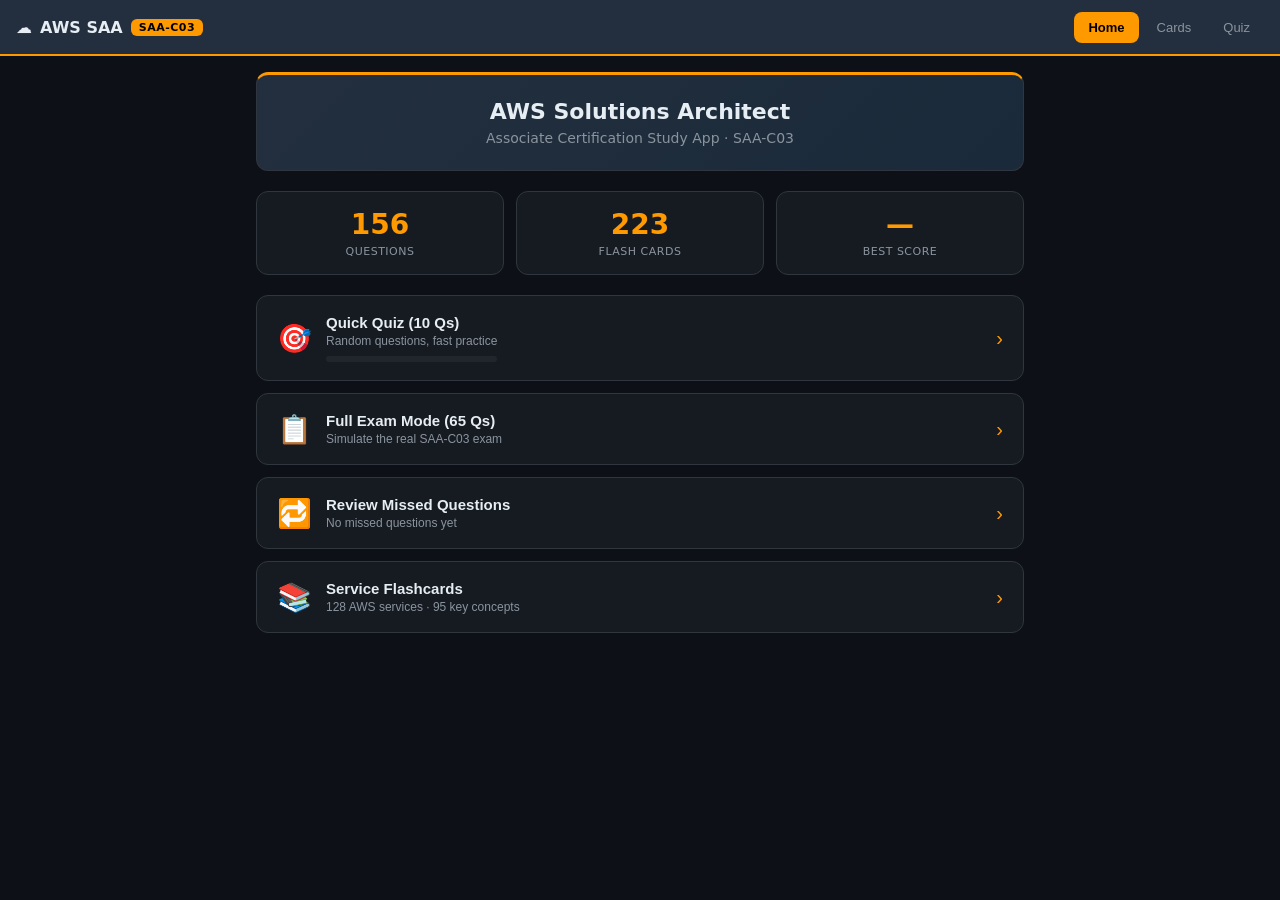
==== commit cf517b96: "Update index.html" ====
--- a/index.html
+++ b/index.html
@@ -25,7 +25,6 @@
   * { box-sizing: border-box; margin: 0; padding: 0; -webkit-tap-highlight-color: transparent; }
   body { font-family: var(--font); background: var(--bg); color: var(--text); min-height: 100vh; overflow-x: hidden; }
 
-  /* NAV */
   .nav {
     background: var(--aws-dark);
     border-bottom: 2px solid var(--aws-orange);
@@ -41,56 +40,23 @@
   .nav-logo { display: flex; align-items: center; gap: 8px; font-weight: 700; font-size: 16px; }
   .nav-logo .badge { background: var(--aws-orange); color: #000; padding: 2px 8px; border-radius: 6px; font-size: 11px; font-weight: 800; letter-spacing: 0.5px; }
   .nav-tabs { display: flex; gap: 4px; }
-  .nav-tab {
-    background: none; border: none; color: var(--text-muted); padding: 8px 14px;
-    border-radius: 8px; cursor: pointer; font-size: 13px; font-weight: 500;
-    transition: all 0.2s; white-space: nowrap;
-  }
+  .nav-tab { background: none; border: none; color: var(--text-muted); padding: 8px 14px; border-radius: 8px; cursor: pointer; font-size: 13px; font-weight: 500; transition: all 0.2s; white-space: nowrap; }
   .nav-tab.active { background: var(--aws-orange); color: #000; font-weight: 700; }
   .nav-tab:hover:not(.active) { background: var(--surface2); color: var(--text); }
 
-  /* VIEWS */
   .view { display: none; padding: 16px; max-width: 800px; margin: 0 auto; }
   .view.active { display: block; }
 
   /* HOME */
-  .home-hero {
-    background: linear-gradient(135deg, var(--aws-dark), #1a2a3a);
-    border: 1px solid var(--border);
-    border-top: 3px solid var(--aws-orange);
-    border-radius: var(--radius);
-    padding: 24px;
-    margin-bottom: 20px;
-    text-align: center;
-  }
+  .home-hero { background: linear-gradient(135deg, var(--aws-dark), #1a2a3a); border: 1px solid var(--border); border-top: 3px solid var(--aws-orange); border-radius: var(--radius); padding: 24px; margin-bottom: 20px; text-align: center; }
   .home-hero h1 { font-size: 22px; margin-bottom: 6px; }
   .home-hero p { color: var(--text-muted); font-size: 14px; }
   .stats-grid { display: grid; grid-template-columns: repeat(3, 1fr); gap: 12px; margin-bottom: 20px; }
-  .stat-card {
-    background: var(--surface);
-    border: 1px solid var(--border);
-    border-radius: var(--radius);
-    padding: 16px;
-    text-align: center;
-  }
+  .stat-card { background: var(--surface); border: 1px solid var(--border); border-radius: var(--radius); padding: 16px; text-align: center; }
   .stat-num { font-size: 28px; font-weight: 800; color: var(--aws-orange); }
   .stat-label { font-size: 11px; color: var(--text-muted); margin-top: 4px; text-transform: uppercase; letter-spacing: 0.5px; }
   .home-btns { display: flex; flex-direction: column; gap: 12px; }
-  .btn-big {
-    background: var(--surface);
-    border: 1px solid var(--border);
-    border-radius: var(--radius);
-    padding: 18px 20px;
-    cursor: pointer;
-    text-align: left;
-    display: flex;
-    align-items: center;
-    gap: 14px;
-    transition: all 0.2s;
-    width: 100%;
-    color: var(--text);
-    text-decoration: none;
-  }
+  .btn-big { background: var(--surface); border: 1px solid var(--border); border-radius: var(--radius); padding: 18px 20px; cursor: pointer; text-align: left; display: flex; align-items: center; gap: 14px; transition: all 0.2s; width: 100%; color: var(--text); text-decoration: none; }
   .btn-big:hover { border-color: var(--aws-orange); background: var(--surface2); }
   .btn-big .icon { font-size: 28px; flex-shrink: 0; }
   .btn-big .label { font-size: 15px; font-weight: 600; margin-bottom: 3px; }
@@ -100,152 +66,75 @@
   .progress-bar { height: 100%; background: var(--aws-orange); border-radius: 4px; transition: width 0.5s; }
 
   /* FLASHCARDS */
-  .fc-controls { display: flex; align-items: center; justify-content: space-between; margin-bottom: 16px; flex-wrap: wrap; gap: 8px; }
+  .fc-section-tabs { display: flex; gap: 8px; margin-bottom: 14px; }
+  .fc-section-tab { flex: 1; padding: 10px; border-radius: 10px; border: 2px solid var(--border); background: var(--surface); color: var(--text-muted); cursor: pointer; font-size: 13px; font-weight: 600; text-align: center; transition: all 0.2s; }
+  .fc-section-tab.active { border-color: var(--aws-orange); color: var(--aws-orange); background: rgba(255,153,0,0.08); }
+  .fc-section-label { font-size: 10px; display: block; margin-top: 2px; color: var(--text-muted); font-weight: 400; }
+
+  .fc-controls { display: flex; align-items: center; justify-content: space-between; margin-bottom: 12px; flex-wrap: wrap; gap: 8px; }
   .fc-counter { font-size: 13px; color: var(--text-muted); }
-  .fc-search {
-    background: var(--surface2); border: 1px solid var(--border); color: var(--text);
-    padding: 8px 14px; border-radius: 8px; font-size: 14px; width: 100%;
-    margin-bottom: 12px; outline: none;
-  }
+  .fc-search { background: var(--surface2); border: 1px solid var(--border); color: var(--text); padding: 8px 14px; border-radius: 8px; font-size: 14px; width: 100%; margin-bottom: 12px; outline: none; }
   .fc-search:focus { border-color: var(--aws-orange); }
-  .card-wrap { perspective: 1000px; margin-bottom: 16px; min-height: 220px; }
-  .card {
-    background: var(--surface);
-    border: 1px solid var(--border);
-    border-radius: var(--radius);
-    padding: 28px 24px;
-    min-height: 220px;
-    display: flex;
-    flex-direction: column;
-    align-items: center;
-    justify-content: center;
-    cursor: pointer;
-    transition: transform 0.6s, border-color 0.2s;
-    transform-style: preserve-3d;
-    position: relative;
-    user-select: none;
-  }
+
+  .card-wrap { perspective: 1000px; margin-bottom: 16px; min-height: 240px; }
+  .card { background: var(--surface); border: 1px solid var(--border); border-radius: var(--radius); min-height: 240px; display: flex; flex-direction: column; cursor: pointer; transition: transform 0.55s cubic-bezier(.4,2,.6,1); transform-style: preserve-3d; position: relative; user-select: none; }
   .card.flipped { transform: rotateY(180deg); }
-  .card-front, .card-back {
-    backface-visibility: hidden;
-    -webkit-backface-visibility: hidden;
-    position: absolute;
-    inset: 0;
-    display: flex;
-    flex-direction: column;
-    align-items: center;
-    justify-content: center;
-    padding: 28px 24px;
-  }
+  .card-front, .card-back { backface-visibility: hidden; -webkit-backface-visibility: hidden; position: absolute; inset: 0; display: flex; flex-direction: column; align-items: center; justify-content: center; padding: 28px 24px; border-radius: var(--radius); }
   .card-back { transform: rotateY(180deg); }
-  .card-front { border-top: 3px solid var(--aws-orange); border-radius: var(--radius); }
-  .card-back { background: var(--surface2); border-radius: var(--radius); border-top: 3px solid var(--green); }
+  .card-front { border-top: 3px solid var(--green); background: var(--surface); }
+  .card-back { background: var(--surface2); border-top: 3px solid var(--aws-orange); }
   .card-hint { font-size: 10px; color: var(--text-muted); text-transform: uppercase; letter-spacing: 1px; margin-bottom: 16px; }
+  .card-def { font-size: 15px; line-height: 1.65; text-align: center; color: var(--text); }
   .card-term { font-size: 20px; font-weight: 700; text-align: center; color: var(--aws-orange); }
-  .card-def { font-size: 14px; line-height: 1.6; text-align: center; color: var(--text); }
+
   .fc-nav { display: flex; gap: 10px; justify-content: center; flex-wrap: wrap; }
-  .fc-btn {
-    background: var(--surface2); border: 1px solid var(--border);
-    color: var(--text); padding: 10px 20px; border-radius: 8px;
-    cursor: pointer; font-size: 14px; font-weight: 500; transition: all 0.2s;
-  }
+  .fc-btn { background: var(--surface2); border: 1px solid var(--border); color: var(--text); padding: 10px 20px; border-radius: 8px; cursor: pointer; font-size: 14px; font-weight: 500; transition: all 0.2s; }
   .fc-btn:hover { border-color: var(--aws-orange); }
   .fc-btn.primary { background: var(--aws-orange); color: #000; border-color: var(--aws-orange); font-weight: 700; }
+
   .fc-list { display: none; }
   .fc-list.active { display: block; }
-  .fc-list-item {
-    background: var(--surface); border: 1px solid var(--border);
-    border-radius: 10px; padding: 14px 16px; margin-bottom: 10px;
-    cursor: pointer; transition: border-color 0.2s;
-  }
+  .fc-list-item { background: var(--surface); border: 1px solid var(--border); border-radius: 10px; padding: 14px 16px; margin-bottom: 10px; cursor: pointer; transition: border-color 0.2s; }
   .fc-list-item:hover { border-color: var(--aws-orange); }
   .fc-list-term { font-weight: 600; font-size: 14px; color: var(--aws-orange); margin-bottom: 4px; }
   .fc-list-def { font-size: 13px; color: var(--text-muted); line-height: 1.5; }
 
   /* QUIZ */
-  .quiz-header {
-    background: var(--surface);
-    border: 1px solid var(--border);
-    border-radius: var(--radius);
-    padding: 16px;
-    margin-bottom: 16px;
-  }
+  .quiz-header { background: var(--surface); border: 1px solid var(--border); border-radius: var(--radius); padding: 16px; margin-bottom: 16px; }
   .quiz-meta { display: flex; justify-content: space-between; align-items: center; margin-bottom: 10px; font-size: 13px; color: var(--text-muted); }
   .quiz-progress { background: var(--surface2); border-radius: 4px; height: 4px; overflow: hidden; }
   .quiz-progress-fill { height: 100%; background: linear-gradient(90deg, var(--aws-orange), #ffcc44); border-radius: 4px; transition: width 0.4s; }
-  .quiz-q {
-    background: var(--surface);
-    border: 1px solid var(--border);
-    border-radius: var(--radius);
-    padding: 20px;
-    margin-bottom: 14px;
-  }
+  .quiz-q { background: var(--surface); border: 1px solid var(--border); border-radius: var(--radius); padding: 20px; margin-bottom: 14px; }
   .quiz-q-num { font-size: 11px; text-transform: uppercase; letter-spacing: 1px; color: var(--aws-orange); margin-bottom: 10px; font-weight: 700; }
   .quiz-q-text { font-size: 15px; line-height: 1.65; }
   .quiz-multi-note { font-size: 12px; color: var(--yellow); margin-top: 8px; font-weight: 500; }
   .options-list { display: flex; flex-direction: column; gap: 10px; margin-bottom: 16px; }
-  .option-btn {
-    background: var(--surface);
-    border: 2px solid var(--border);
-    border-radius: 10px;
-    padding: 14px 16px;
-    cursor: pointer;
-    text-align: left;
-    font-size: 14px;
-    line-height: 1.5;
-    color: var(--text);
-    transition: all 0.2s;
-    display: flex;
-    align-items: flex-start;
-    gap: 12px;
-  }
+  .option-btn { background: var(--surface); border: 2px solid var(--border); border-radius: 10px; padding: 14px 16px; cursor: pointer; text-align: left; font-size: 14px; line-height: 1.5; color: var(--text); transition: all 0.2s; display: flex; align-items: flex-start; gap: 12px; }
   .option-btn:hover:not([disabled]) { border-color: var(--aws-blue); background: var(--surface2); }
   .option-btn.selected { border-color: var(--aws-blue); background: rgba(26,115,232,0.1); }
   .option-btn.correct { border-color: var(--green); background: rgba(63,185,80,0.1); }
   .option-btn.wrong { border-color: var(--red); background: rgba(248,81,73,0.1); }
   .option-btn[disabled] { cursor: default; }
-  .option-letter {
-    min-width: 26px; height: 26px; border-radius: 50%;
-    background: var(--surface2); border: 1px solid var(--border);
-    display: flex; align-items: center; justify-content: center;
-    font-size: 12px; font-weight: 700; flex-shrink: 0; margin-top: 1px;
-  }
+  .option-letter { min-width: 26px; height: 26px; border-radius: 50%; background: var(--surface2); border: 1px solid var(--border); display: flex; align-items: center; justify-content: center; font-size: 12px; font-weight: 700; flex-shrink: 0; margin-top: 1px; }
   .option-btn.selected .option-letter { background: var(--aws-blue); border-color: var(--aws-blue); color: #fff; }
   .option-btn.correct .option-letter { background: var(--green); border-color: var(--green); color: #fff; }
   .option-btn.wrong .option-letter { background: var(--red); border-color: var(--red); color: #fff; }
-  .explanation {
-    background: var(--surface2);
-    border: 1px solid var(--border);
-    border-left: 3px solid var(--aws-orange);
-    border-radius: var(--radius);
-    padding: 16px;
-    font-size: 13px;
-    line-height: 1.7;
-    color: var(--text);
-    margin-bottom: 14px;
-    display: none;
-  }
+  .explanation { background: var(--surface2); border: 1px solid var(--border); border-left: 3px solid var(--aws-orange); border-radius: var(--radius); padding: 16px; font-size: 13px; line-height: 1.7; color: var(--text); margin-bottom: 14px; display: none; }
   .explanation.show { display: block; }
   .explanation .exp-title { font-weight: 700; color: var(--aws-orange); margin-bottom: 8px; font-size: 11px; text-transform: uppercase; letter-spacing: 1px; }
   .quiz-actions { display: flex; gap: 10px; flex-wrap: wrap; }
-  .quiz-btn {
-    padding: 12px 22px; border-radius: 8px; font-size: 14px; font-weight: 600;
-    border: none; cursor: pointer; transition: all 0.2s; flex: 1; min-width: 120px;
-  }
+  .quiz-btn { padding: 12px 22px; border-radius: 8px; font-size: 14px; font-weight: 600; border: none; cursor: pointer; transition: all 0.2s; flex: 1; min-width: 120px; }
   .quiz-btn.primary { background: var(--aws-orange); color: #000; }
   .quiz-btn.secondary { background: var(--surface2); border: 1px solid var(--border); color: var(--text); }
   .quiz-btn:hover { opacity: 0.85; }
   .quiz-btn:disabled { opacity: 0.4; cursor: default; }
 
+  .mode-bar { display: flex; gap: 8px; margin-bottom: 16px; flex-wrap: wrap; }
+  .mode-btn { background: var(--surface2); border: 1px solid var(--border); color: var(--text-muted); padding: 8px 14px; border-radius: 8px; cursor: pointer; font-size: 13px; transition: all 0.2s; }
+  .mode-btn.active { background: var(--aws-dark); border-color: var(--aws-orange); color: var(--aws-orange); font-weight: 600; }
+
   /* RESULTS */
-  .results-card {
-    background: var(--surface);
-    border: 1px solid var(--border);
-    border-radius: var(--radius);
-    padding: 28px 24px;
-    text-align: center;
-    margin-bottom: 16px;
-  }
+  .results-card { background: var(--surface); border: 1px solid var(--border); border-radius: var(--radius); padding: 28px 24px; text-align: center; margin-bottom: 16px; }
   .results-score { font-size: 56px; font-weight: 900; }
   .results-score.pass { color: var(--green); }
   .results-score.fail { color: var(--red); }
@@ -256,13 +145,7 @@
   .results-item .num { font-size: 22px; font-weight: 800; }
   .results-item .lbl { font-size: 11px; color: var(--text-muted); margin-top: 2px; }
   .review-list { display: flex; flex-direction: column; gap: 10px; }
-  .review-item {
-    background: var(--surface);
-    border: 1px solid var(--border);
-    border-radius: 10px;
-    padding: 14px;
-    border-left: 3px solid;
-  }
+  .review-item { background: var(--surface); border: 1px solid var(--border); border-radius: 10px; padding: 14px; border-left: 3px solid; }
   .review-item.correct-item { border-left-color: var(--green); }
   .review-item.wrong-item { border-left-color: var(--red); }
   .review-q { font-size: 13px; margin-bottom: 8px; }
@@ -270,41 +153,8 @@
   .review-ans .your { color: var(--red); }
   .review-ans .right { color: var(--green); }
 
-  /* SETTINGS / MODE */
-  .mode-bar {
-    display: flex; gap: 8px; margin-bottom: 16px; flex-wrap: wrap;
-  }
-  .mode-btn {
-    background: var(--surface2); border: 1px solid var(--border);
-    color: var(--text-muted); padding: 8px 14px; border-radius: 8px;
-    cursor: pointer; font-size: 13px; transition: all 0.2s;
-  }
-  .mode-btn.active { background: var(--aws-dark); border-color: var(--aws-orange); color: var(--aws-orange); font-weight: 600; }
-  .filter-row { display: flex; gap: 8px; margin-bottom: 14px; flex-wrap: wrap; align-items: center; }
-  .filter-label { font-size: 12px; color: var(--text-muted); }
-  .domain-chip {
-    background: var(--surface2); border: 1px solid var(--border);
-    color: var(--text-muted); padding: 6px 12px; border-radius: 20px;
-    cursor: pointer; font-size: 12px; transition: all 0.2s;
-  }
-  .domain-chip.active { background: rgba(255,153,0,0.15); border-color: var(--aws-orange); color: var(--aws-orange); }
-
-  /* EMPTY STATE */
-  .empty { text-align: center; padding: 40px 20px; color: var(--text-muted); }
-  .empty .icon { font-size: 48px; margin-bottom: 12px; }
-
-  /* TOAST */
-  .toast {
-    position: fixed; bottom: 24px; left: 50%; transform: translateX(-50%);
-    background: var(--aws-dark); border: 1px solid var(--aws-orange);
-    color: var(--text); padding: 12px 20px; border-radius: 10px;
-    font-size: 14px; font-weight: 500; z-index: 9999;
-    transition: opacity 0.3s; pointer-events: none;
-    white-space: nowrap;
-  }
+  .toast { position: fixed; bottom: 24px; left: 50%; transform: translateX(-50%); background: var(--aws-dark); border: 1px solid var(--aws-orange); color: var(--text); padding: 12px 20px; border-radius: 10px; font-size: 14px; font-weight: 500; z-index: 9999; transition: opacity 0.3s; pointer-events: none; white-space: nowrap; }
   .toast.hidden { opacity: 0; }
-
-  /* SCROLLBAR */
   ::-webkit-scrollbar { width: 6px; }
   ::-webkit-scrollbar-track { background: var(--bg); }
   ::-webkit-scrollbar-thumb { background: var(--border); border-radius: 3px; }
@@ -332,51 +182,30 @@
     <p>Associate Certification Study App · SAA-C03</p>
   </div>
   <div class="stats-grid">
-    <div class="stat-card">
-      <div class="stat-num" id="stat-q">156</div>
-      <div class="stat-label">Questions</div>
-    </div>
-    <div class="stat-card">
-      <div class="stat-num" id="stat-s">232</div>
-      <div class="stat-label">Service Cards</div>
-    </div>
-    <div class="stat-card">
-      <div class="stat-num" id="stat-score">—</div>
-      <div class="stat-label">Best Score</div>
-    </div>
+    <div class="stat-card"><div class="stat-num" id="stat-q">156</div><div class="stat-label">Questions</div></div>
+    <div class="stat-card"><div class="stat-num" id="stat-s">223</div><div class="stat-label">Flash Cards</div></div>
+    <div class="stat-card"><div class="stat-num" id="stat-score">—</div><div class="stat-label">Best Score</div></div>
   </div>
   <div class="home-btns">
     <button class="btn-big" onclick="startQuickQuiz()">
       <span class="icon">🎯</span>
-      <div>
-        <div class="label">Quick Quiz (10 Qs)</div>
-        <div class="sub">Random questions, fast practice</div>
-        <div class="progress-bar-wrap" style="margin-top:8px"><div class="progress-bar" id="home-prog" style="width:0%"></div></div>
-      </div>
+      <div><div class="label">Quick Quiz (10 Qs)</div><div class="sub">Random questions, fast practice</div>
+        <div class="progress-bar-wrap"><div class="progress-bar" id="home-prog" style="width:0%"></div></div></div>
       <span class="arrow">›</span>
     </button>
     <button class="btn-big" onclick="startFullQuiz()">
       <span class="icon">📋</span>
-      <div>
-        <div class="label">Full Exam Mode (65 Qs)</div>
-        <div class="sub">Simulate the real SAA-C03 exam</div>
-      </div>
+      <div><div class="label">Full Exam Mode (65 Qs)</div><div class="sub">Simulate the real SAA-C03 exam</div></div>
       <span class="arrow">›</span>
     </button>
     <button class="btn-big" onclick="startMissedQuiz()">
       <span class="icon">🔁</span>
-      <div>
-        <div class="label">Review Missed Questions</div>
-        <div class="sub" id="missed-sub">No missed questions yet</div>
-      </div>
+      <div><div class="label">Review Missed Questions</div><div class="sub" id="missed-sub">No missed questions yet</div></div>
       <span class="arrow">›</span>
     </button>
     <button class="btn-big" onclick="showView('flashcards')">
       <span class="icon">📚</span>
-      <div>
-        <div class="label">Service Flashcards</div>
-        <div class="sub">232 AWS service definitions</div>
-      </div>
+      <div><div class="label">Service Flashcards</div><div class="sub">128 AWS services · 95 key concepts</div></div>
       <span class="arrow">›</span>
     </button>
   </div>
@@ -384,26 +213,37 @@
 
 <!-- FLASHCARDS -->
 <div class="view" id="view-flashcards">
+  <!-- Section tabs -->
+  <div class="fc-section-tabs">
+    <button class="fc-section-tab active" id="tab-aws" onclick="switchSection('aws')">
+      ☁️ AWS Services
+      <span class="fc-section-label">128 cards</span>
+    </button>
+    <button class="fc-section-tab" id="tab-concepts" onclick="switchSection('concepts')">
+      🧠 Concepts & Terms
+      <span class="fc-section-label">95 cards</span>
+    </button>
+  </div>
+
   <div class="fc-controls">
-    <span class="fc-counter" id="fc-counter">Card 1 of 232</span>
+    <span class="fc-counter" id="fc-counter">Card 1 of 128</span>
     <div style="display:flex;gap:8px">
       <button class="fc-btn" onclick="toggleFcView()">📋 Browse</button>
       <button class="fc-btn" onclick="shuffleCards()">🔀 Shuffle</button>
     </div>
   </div>
-  <input class="fc-search" type="search" placeholder="🔍  Search services..." oninput="filterCards(this.value)" id="fc-search">
-
-  <!-- Card view -->
+  <input class="fc-search" type="search" placeholder="🔍  Search cards..." oninput="filterCards(this.value)" id="fc-search">
+
   <div id="fc-card-view">
     <div class="card-wrap">
       <div class="card" id="flashcard" onclick="flipCard()">
         <div class="card-front">
-          <div class="card-hint">Tap to reveal definition</div>
-          <div class="card-term" id="fc-term">Loading...</div>
+          <div class="card-hint">Definition — tap to see service name</div>
+          <div class="card-def" id="fc-def">Loading...</div>
         </div>
         <div class="card-back">
-          <div class="card-hint">AWS Service Definition</div>
-          <div class="card-def" id="fc-def">...</div>
+          <div class="card-hint">AWS Service / Term</div>
+          <div class="card-term" id="fc-term">...</div>
         </div>
       </div>
     </div>
@@ -414,7 +254,6 @@
     </div>
   </div>
 
-  <!-- Browse view -->
   <div class="fc-list" id="fc-list-view">
     <div id="fc-list-items"></div>
   </div>
@@ -422,7 +261,6 @@
 
 <!-- QUIZ -->
 <div class="view" id="view-quiz">
-  <!-- Setup screen -->
   <div id="quiz-setup">
     <div class="quiz-q" style="margin-bottom:16px">
       <div class="quiz-q-num">Configure Quiz</div>
@@ -435,14 +273,13 @@
       </div>
       <div class="quiz-q-text" style="font-size:14px;font-weight:600;margin:14px 0 8px">Mode:</div>
       <div class="mode-bar">
-        <button class="mode-btn active" id="mode-study" onclick="setMode('study',this)">📖 Study (show answer)</button>
-        <button class="mode-btn" id="mode-exam" onclick="setMode('exam',this)">🎓 Exam (no hints)</button>
+        <button class="mode-btn active" onclick="setMode('study',this)">📖 Study (show answers)</button>
+        <button class="mode-btn" onclick="setMode('exam',this)">🎓 Exam (no hints)</button>
       </div>
     </div>
     <button class="quiz-btn primary" style="width:100%;padding:16px;font-size:16px" onclick="startConfiguredQuiz()">Start Quiz →</button>
   </div>
 
-  <!-- Active quiz -->
   <div id="quiz-active" style="display:none">
     <div class="quiz-header">
       <div class="quiz-meta">
@@ -452,7 +289,7 @@
       <div class="quiz-progress"><div class="quiz-progress-fill" id="quiz-prog"></div></div>
     </div>
     <div class="quiz-q">
-      <div class="quiz-q-num" id="q-domain">AWS SAA-C03</div>
+      <div class="quiz-q-num">AWS SAA-C03</div>
       <div class="quiz-q-text" id="q-text"></div>
       <div class="quiz-multi-note" id="q-multi-note"></div>
     </div>
@@ -468,7 +305,6 @@
     </div>
   </div>
 
-  <!-- Results -->
   <div id="quiz-results" style="display:none">
     <div class="results-card">
       <div class="results-score" id="res-score"></div>
@@ -492,12 +328,16 @@
 <div class="toast hidden" id="toast"></div>
 
 <script>
+const AWS_SERVICES=[{"term":"EC2 (Amazon Elastic Compute Cloud)","definition":"Virtual servers that run your application. This is where your app actually lives."},{"term":"Application Load Balancer (ALB)","definition":"A Layer 7 load balancer that distributes HTTP and HTTPS traffic across targets such as EC2 instances. Global Accelerator can use ALBs as regional endpoints, which makes this option fit the existing architecture directly."},{"term":"AWS Systems Manager Session Manager","definition":"A service for secure shell-like access to compute resources without opening inbound ports. It is not used to create automatic start/stop schedules for RDS DB instances in this answer choice."},{"term":"AWS Transfer Family","definition":"A fully managed file transfer service that supports protocols like SFTP and can store files in Amazon S3 or Amazon EFS. It is the AWS-native replacement for a legacy SFTP server."},{"term":"Amazon S3","definition":"A highly scalable object storage service. It is the correct place to store and serve users\u2019 images instead of keeping them in the database, which improves scalability and reduces load on the database tier. AWS guidance for web applications specifically recommends offloading static content such as images to S3."},{"term":"AWS Lambda","definition":"A serverless compute service that runs code automatically in response to events, such as an S3 object upload. It is the best compute choice here because it scales automatically and avoids the cost and operational overhead of managing EC2-based conversion servers. AWS documents that S3 can invoke Lambda when an object is created."},{"term":"Amazon SQS standard queue","definition":"A message queue used to decouple parts of an application. Standard queues are designed for high scale and support at-least-once delivery."},{"term":"Amazon S3 Inventory","definition":"Creates a report of objects in a bucket, which you can filter to find unencrypted objects. This is much better than using a usage report for object-level encryption status."},{"term":"Amazon Cognito","definition":"Handles user sign-up, sign-in, and authentication for web and mobile apps. It is a managed user identity service and is typically the best AWS-native choice for small application user bases. AWS says Cognito user pools have a free tier for direct sign-ins, which makes it especially cost-effective here."},{"term":"Lambda@Edge","definition":"Runs code at CloudFront edge locations, closer to users. In this case, it performs authorization checks near the user, which helps reduce latency. AWS specifically describes Lambda@Edge as improving performance and reducing latency by running code closer to users."},{"term":"Amazon CloudFront","definition":"A content delivery network that caches and serves static content closer to users. It is the right fit here because the website is hosted on Amazon S3, and CloudFront reduces load on the origin while improving performance for static assets. AWS specifically recommends CloudFront in front of S3 for static web content."},{"term":"Amazon EBS (Elastic Block Store)","definition":"Block storage attached to EC2 instances. Stores application data and can be encrypted using KMS."},{"term":"Amazon Aurora","definition":"A fully managed relational database built for high performance and availability, compatible with MySQL and PostgreSQL. It is the right choice here because it supports Aurora Replicas for read scaling and Multi-AZ for high availability."},{"term":"AWS Certificate Manager (ACM)","definition":"For a Regional API Gateway custom domain, the certificate must be requested or imported into ACM in the same Region as the API. In this case, that is ca-central-1."},{"term":"Amazon VPC Lattice","definition":"A fully managed application networking service for connecting services across AWS accounts, VPCs, and compute types like Lambda and EKS. It reduces networking complexity for microservices."},{"term":"Amazon Macie","definition":"A service that discovers and protects sensitive data in Amazon S3 using machine learning. It is not used for vulnerability scanning of EC2 instances."},{"term":"Amazon EventBridge","definition":"A serverless event bus for routing events between services. It is useful for event-driven integrations, but it is not the best fit here for durable job coordination between producers and worker nodes processing variable workloads."},{"term":"Amazon SQS (Simple Queue Service)","definition":"A managed message queue that stores messages until consumers process them. Here, each target system can have its own queue so failures or delays in one system do not block the others."},{"term":"Amazon Machine Image (AMI)","definition":"An image of an EC2 instance that can be used to launch new instances with the same software and configuration. AWS notes that AMIs can be copied across Regions, which makes them useful for disaster recovery."},{"term":"AWS KMS (Key Management Service)","definition":"Manages encryption keys. Controls who can use the key to encrypt/decrypt data."},{"term":"AWS KMS (Customer Managed Key)","definition":"A managed encryption service that allows you to create and control encryption keys. Supports automatic yearly key rotation."},{"term":"Amazon EC2 Auto Scaling group","definition":"Runs the web servers and automatically adds or removes EC2 instances as needed."},{"term":"Amazon RDS for MySQL","definition":"A managed MySQL database service that supports read replicas and Multi-AZ deployments. However, the option given is Single-AZ, which does not meet the high-availability requirement, and it does not offer the same automatic read scaling model as Aurora Auto Scaling. AWS also notes that Multi-AZ secondaries are for availability, not for serving read-only queries."},{"term":"AWS KMS","definition":"A managed key service that lets AWS handle the heavy lifting for encryption keys. You control access with IAM and key policies, instead of writing and maintaining your own crypto system. AWS states that KMS is designed to create and control encryption keys and protects them with validated HSMs."},{"term":"Amazon Cognito user pool","definition":"Handles user sign-up and sign-in for the application. It is the managed user directory for authentication and authorization in web and mobile apps."},{"term":"Amazon API Gateway","definition":"A fully managed service for creating API endpoints. In this design, it receives the contact form submission from the static website and passes the request to Lambda. This avoids running a full web server just for a contact form."},{"term":"Amazon DynamoDB","definition":"A fully managed NoSQL database. In this answer choice, it is used to store the transformed JSON output for later analysis. While storing JSON in Amazon S3 would often be more natural for files, among the listed choices this option still has the least operational overhead because it stays fully managed and serverless."},{"term":"AWS Amplify Hosting","definition":"Hosts the frontend web app and automatically deploys it to AWS\u2019s global CDN. AWS says Amplify Hosting deploys apps to the global content delivery network and includes an integrated CloudFront setup."},{"term":"Amazon ECS","definition":"A managed container orchestration service for running the long-running backend processing application. It is a better fit than Lambda for the backend because the question says the backend is long running and needs adjustable compute and memory."},{"term":"Amazon SNS","definition":"A fully managed pub/sub messaging service that pushes messages to subscribers. It is better for fan-out and broadcast-style notifications to multiple subscribers, while this scenario is about handing processing work from producers to consumers through a durable queue."},{"term":"AWS Config","definition":"Continuously records AWS resource configurations and evaluates them against compliance rules. Here, it detects security groups that violate the SSH policy."},{"term":"AWS Systems Manager (Automation)","definition":"Automatically fixes issues (remediation), such as encrypting or replacing unencrypted volumes."},{"term":"Amazon EBS","definition":"Block storage for EC2 instances. Supports encryption at rest using KMS"},{"term":"AWS Organizations","definition":"Manages multiple AWS accounts centrally and integrates with Identity Center for access control."},{"term":"AWS WAF (Web Application Firewall)","definition":"Protects web applications from common attacks like SQL injection, XSS, and bots. Can be attached to ALB or CloudFront."},{"term":"AWS Global Accelerator","definition":"A global networking service that provides static IP addresses, monitors endpoint health, and routes traffic to the nearest healthy regional endpoint over the AWS global network. It is the correct service here because the gaming platform is latency-sensitive and needs fast redirection to healthy endpoints across Regions."},{"term":"Amazon S3 Default Encryption","definition":"Automatically encrypts all new objects uploaded to the bucket."},{"term":"Lambda authorizer","definition":"Runs custom authorization logic for API Gateway before the request is allowed through."},{"term":"Amazon Data Firehose","definition":"A fully managed service for delivering streaming data to destinations such as Amazon S3."},{"term":"Gateway Load Balancer (GWLB)","definition":"A load balancer designed specifically for network virtual appliances such as firewalls, IDS/IPS, and packet inspection devices. It acts as a transparent bump in the wire and is the correct service for sending application traffic to a third-party firewall appliance with minimal management overhead."},{"term":"Amazon Transcribe","definition":"Converts audio into text. It supports batch transcription for media files stored in S3 and can redact PII in the transcript output."},{"term":"AWS Directory Service","definition":"AWS service for integrating Microsoft Active Directory with AWS services."},{"term":"AD Connector","definition":"A directory gateway that lets AWS services use the company\u2019s existing on-premises Active Directory for authentication. AWS lists AD Connector as a way to enable AWS applications and services to work with your Active Directory."},{"term":"Amazon CloudWatch","definition":"Stores and displays application metrics and dashboards."},{"term":"AWS Backup","definition":"Automates backup scheduling, retention, and cross-region copy with minimal management."},{"term":"Amazon EC2 AMI Lifecycle Policy (Data Lifecycle Manager)","definition":"Automates creation and copying of AMIs across regions based on tags."},{"term":"AWS Key Management Service (AWS KMS)","definition":"Stores and manages the encryption keys used to protect sensitive data at rest."},{"term":"AWS Systems Manager Automation","definition":"Runs a managed automation runbook to cancel the scheduled deletion of the KMS key."},{"term":"Amazon Simple Notification Service (Amazon SNS)","definition":"A fully managed pub/sub messaging service that can deliver notifications to multiple subscribers, including HTTP and HTTPS endpoints. This is the correct service because partners want to receive notifications through an HTTP endpoint, and SNS supports subscribing those endpoints directly."},{"term":"AWS Organizations (Service Control Policies - SCPs)","definition":"Enforces account-level restrictions to block internet access and limit usage to a specific AWS Region."},{"term":"AWS CloudFormation","definition":"An infrastructure-as-code service that lets you define and redeploy AWS resources consistently. AWS specifically recommends using CloudFormation or similar IaC tools to reduce recovery time and errors in backup-and-restore DR strategies."},{"term":"Amazon EC2","definition":"A virtual server service. Increasing the number of EC2 instances from one to three would add some capacity, but it would still require instance management and would not scale as cleanly or cost-effectively as a serverless design for unpredictable bursts."},{"term":"AWS Identity and Access Management (IAM) Role","definition":"Provides temporary, secure access that can be assumed by the vendor\u2019s AWS account."},{"term":"AWS Security Token Service (STS)","definition":"Allows the application to assume roles and obtain temporary credentials."},{"term":"AWS Secrets Manager","definition":"Securely stores the third-party username and password so they are not embedded in code or configuration."},{"term":"AWS Batch","definition":"Runs the end-of-day sales job and emits the success event that starts the next step."},{"term":"Amazon VPC Peering","definition":"Creates private network connectivity between the VPCs across Regions."},{"term":"AWS WAF","definition":"Filters incoming web requests based on source IP addresses by using an IP set in a web ACL."},{"term":"Amazon Elastic Container Registry (Amazon ECR)","definition":"Stores container images and provides built-in vulnerability scanning."},{"term":"ECR Scan on Push","definition":"Automatically scans images for CVEs when they are pushed to the repository."},{"term":"Amazon Elastic File System (Amazon EFS)","definition":"A managed shared file system that multiple EC2 instances can mount at the same time. This is the right storage choice because website images are currently stuck on one EC2 instance\u2019s EBS volume, which is a single point of failure."},{"term":"Amazon S3 Standard","definition":"Object storage for the transcript files during their first year. It is designed for frequent access and provides low-latency retrieval."},{"term":"Amazon S3 Glacier Deep Archive","definition":"Very low-cost archival storage for data that is rarely accessed. Retrieval is slow compared to standard storage, which is fine here because delays for older files are acceptable."},{"term":"Amazon RDS","definition":"Managed relational database service used here to store and query metadata about the transcript files, so users can quickly find which archived file they need before requesting retrieval."},{"term":"Amazon ECS (Elastic Container Service)","definition":"A managed container orchestration service that runs and manages containers. It helps deploy the application as separate microservices instead of one large monolith."},{"term":"AWS Lambda as a single function","definition":"A serverless compute service that runs code in response to events without managing servers."},{"term":"AWS Fargate","definition":"A serverless launch type for ECS that removes the need to provision, configure, or scale clusters of EC2 instances. This is the key reason this option has the least operational overhead."},{"term":"Amazon ElastiCache for Redis","definition":"A managed in-memory caching service used to speed up reads. It is not a substitute for the database being unavailable, and it would add cost and complexity rather than minimize cost."},{"term":"Amazon RDS event notification","definition":"A notification feature for Amazon RDS that publishes database-related events. RDS sends these notifications by using Amazon SNS."},{"term":"Amazon SNS (Simple Notification Service)","definition":"A managed pub/sub messaging service used to fan out one message to multiple subscribers. In this design, SNS distributes the sold-listing event to multiple targets."},{"term":"Amazon EventBridge event bus","definition":"A serverless event-routing service that receives events and routes them to targets based on rules. It is designed for loosely coupled, event-driven architectures."},{"term":"DynamoDB TTL (Time to Live)","definition":"A feature of DynamoDB that automatically deletes items after a specified expiration timestamp."},{"term":"AWS Marketplace","definition":"A digital catalog of third-party software that you can deploy on AWS."},{"term":"Amazon DynamoDB Streams","definition":"A feature of DynamoDB that captures item-level changes in a table. This is the correct choice because the requirement is to react every time a new weather event is recorded, while avoiding impact on the main application. Streams provide an event-driven way to detect new records without requiring the app to do extra notification work."},{"term":"Amazon VPC Subnet","definition":"A subnet is a range of IP addresses in a VPC that exists within a single Availability Zone and is used to organize and isolate resources."},{"term":"Amazon EC2 Auto Scaling","definition":"Automatically launches and replaces EC2 instances and can distribute them across multiple Availability Zones. This is better than just adding one more consumer instance because the Auto Scaling group improves resilience and recovery automatically across AZs. AWS recommends spanning multiple AZs for high availability."},{"term":"Amazon RDS Multi-AZ","definition":"A high-availability feature that creates a synchronous standby database in another Availability Zone and performs automatic failover if the primary fails."},{"term":"Amazon SQS FIFO Queue","definition":"A message queue that guarantees exactly-once processing and preserves message order using deduplication."},{"term":"Amazon SQS","definition":"A fully managed message queuing service that enables decoupling and scaling between microservices, distributed systems, and serverless applications. It is the right choice here because producers can place work on the queue and consumers can process it independently at scale. Since ordering does not matter, a standard queue works well."},{"term":"AWS CloudTrail","definition":"A logging and auditing service for AWS API activity. It is not designed to be a destination for application jobs or a job distribution mechanism."},{"term":"Amazon Kinesis Data Firehose","definition":"A service for delivering streaming data to destinations such as S3, Redshift, and OpenSearch Service. It is not intended to be the main processing and storage system for uploaded application photos and metadata in this use case."},{"term":"Amazon Timestream","definition":"A managed time series database service for storing and analyzing time-stamped data. It is not the best fit here because this problem is about scalable notification delivery to partners, not storing time series data."},{"term":"AWS Step Functions","definition":"A workflow orchestration service for coordinating tasks and application steps. It is not the least-effort choice because creating and maintaining a task for every affiliated partner would not scale well as hundreds of new vendors join."},{"term":"Amazon Kinesis Data Streams","definition":"A service for ingesting and processing real-time streaming data. It is not the best fit here because this use case is standard message queuing with failure isolation, which SQS handles more simply and with less operational overhead."},{"term":"Amazon SQS FIFO queue","definition":"A fully managed message queue that supports exactly-once processing and deduplication. This is the correct choice because the architecture must ensure the application does not process duplicate payments. FIFO queues can also scale with Lambda while preserving message handling guarantees."},{"term":"Amazon RDS Proxy","definition":"A managed database proxy that pools and reuses database connections. It can reduce connection overhead and can queue or throttle application connections when they cannot be served immediately, but it does not serve as durable storage for customer data during a database outage or upgrade."},{"term":"Amazon EventBridge (Amazon CloudWatch Events)","definition":"A service that can run scheduled rules using cron or rate expressions and invoke targets such as Lambda functions. In this solution, it triggers the start and stop functions automatically each day."},{"term":"AWS Direct Connect","definition":"A dedicated private network connection from an on-premises data center to AWS. It provides more consistent network performance than internet-based connectivity."},{"term":"AWS Site-to-Site VPN / VPN CloudHub","definition":"A VPN-based connectivity option for linking sites and VPCs over IPsec tunnels. It is not the best answer here because it adds more operational overhead and is less scalable than using Direct Connect with a Direct Connect gateway."},{"term":"Amazon Route 53","definition":"A managed DNS web service that can route users to healthy endpoints. In this design, Route 53 provides active-passive failover so traffic moves to the secondary Region only during a disaster. AWS specifically includes Route 53 failover routing in its DR guidance for active-passive architectures."},{"term":"Amazon Aurora Replica","definition":"A replicated Aurora database in another Region that helps reduce recovery time and data loss compared with restoring from backups or snapshots. In this scenario, the Aurora Replica in the second Region supports the DR design better than restoring from the latest snapshot, because the company wants recovery within about 30 minutes."},{"term":"Network Load Balancer (NLB)","definition":"A Layer 4 load balancer designed for very high performance and low latency. It is the correct load balancer here because the application receives data from remote devices over UDP. AWS also supports NLB with ECS/Fargate for UDP traffic."},{"term":"Amazon Route 53 failover routing","definition":"A DNS routing policy for active-passive failover. It sends traffic to the primary endpoint when it is healthy and switches to the secondary endpoint when the primary fails. This is the correct choice here because the company wants users directed to a backup page only when the main website is unavailable."},{"term":"Aurora Auto Scaling","definition":"A feature that automatically adjusts the number of Aurora Replicas in a DB cluster based on application demand. This directly matches the requirement to scale automatically for unpredictable read workloads."},{"term":"Aurora Replicas","definition":"Read-only DB instances in an Aurora cluster that are dedicated to handling read traffic. They are well suited for read scaling because the writer manages writes while the replicas serve read requests from the shared cluster volume."},{"term":"Amazon Redshift","definition":"A fully managed data warehouse service for analytics workloads. It is not the right service for an ecommerce transactional application database."},{"term":"Amazon ElastiCache for Memcached","definition":"An in-memory caching service that can reduce database read pressure, but it is not a database scaling solution and does not provide the automatic high-availability read scaling the question asks for. Also, using EC2 Spot Instances would not be appropriate for the database layer because Spot Instances can be interrupted."},{"term":"ElastiCache security group","definition":"The ElastiCache cluster\u2019s security group must allow inbound access from the application tier. In the same Region, AWS allows referencing the peer VPC\u2019s security group in the inbound rule, which is cleaner than opening by CIDR range."},{"term":"Amazon API Gateway REST API","definition":"A managed service for creating and publishing REST APIs. It is the right API type here because the question specifically requires REST APIs for the frontend."},{"term":"Amazon Aurora global database","definition":"A cross-Region database feature for Aurora that replicates data from a primary Region to one or more secondary Regions for disaster recovery and low-latency local reads. It is the best database choice here because the company wants a globally fault-tolerant architecture with minimal downtime. Aurora global database supports cross-Region failover by promoting a secondary Region when needed."},{"term":"AWS DMS","definition":"A database migration and replication service. It is not the most fault-tolerant choice here because Aurora global database is purpose-built for cross-Region Aurora disaster recovery and failover, while DMS adds more moving parts."},{"term":"Aurora cross-Region replica","definition":"A read replica in another Region can help with disaster recovery, but Aurora global database is the stronger and more fault-tolerant architecture for global expansion and fast regional failover."},{"term":"Elastic Load Balancer","definition":"Provides the regional application endpoint in the disaster recovery Region so Route 53 can fail over traffic to a ready environment. Route 53 failover routing is commonly used with a secondary ELB in the failover Region."},{"term":"Amazon DynamoDB global tables","definition":"Replicate DynamoDB data across Regions automatically, which is the right fit for minimizing downtime and keeping the application data available in the second Region. AWS positions global tables as a resilient multi-Region design for DynamoDB."},{"term":"Amazon Route 53 DNS failover","definition":"Routes traffic to the disaster recovery load balancer when the primary Region is unhealthy. Preconfiguring failover records reduces recovery steps and helps minimize downtime."},{"term":"Amazon DynamoDB and DAX","definition":"DynamoDB is a NoSQL database, and DAX is an in-memory cache for DynamoDB. These services do not solve the problem of monitoring endpoint health and redirecting player traffic across Regions, so that option is unrelated to the requirement."},{"term":"Amazon EBS io2","definition":"A high-performance block storage option for EC2. It does not solve the core scaling problem well here because storing photos on EBS ties the files to EC2 instances instead of using a highly scalable object store."},{"term":"Amazon S3 static website hosting","definition":"A simple way to host a static error page with very little infrastructure overhead. Route 53 can route traffic to an S3 website endpoint using an alias record."},{"term":"Amazon AppFlow","definition":"A fully managed integration service that securely transfers data between supported SaaS applications and AWS services such as Amazon S3. It is the right choice here because the company is collecting data from multiple SaaS sources and wants to reduce operational work as much as possible."},{"term":"Amazon S3 Event Notifications","definition":"A feature of Amazon S3 that can send an event when an object is created in a bucket. S3 can send those notifications directly to an Amazon SNS topic, which makes it a simple way to notify users when uploads are complete."},{"term":"Gateway Load Balancer endpoint (GWLBE)","definition":"A VPC endpoint that provides private connectivity between the application VPC and the inspection VPC where the virtual appliance runs. It is the key piece that allows traffic to be forwarded to the appliance for inspection across VPC boundaries."},{"term":"AWS Elastic Beanstalk","definition":"A managed application deployment service that can run load-balanced, Auto Scaling environments across multiple Availability Zones. It is the right fit here because it improves scalability and availability while requiring less change to the existing EC2-based application tiers."},{"term":"Amazon RDS Multi-AZ DB instance","definition":"A managed relational database deployment option that maintains a synchronous standby in another Availability Zone for high availability and automatic failover. It is the correct database choice here because the application already uses MySQL and needs a more highly available database with minimal application changes."},{"term":"Amazon CloudWatch metric streams","definition":"A feature that continuously streams CloudWatch metrics with near-real-time delivery and low latency. This is the correct fit because the company wants near-real-time Auto Scaling status data without slowing down instance launches."},{"term":"Amazon Inspector","definition":"A vulnerability management service that automatically scans EC2 instances for software vulnerabilities and security issues. It is the correct service for actively scanning instances and generating findings."},{"term":"Amazon Inspector agent","definition":"A component installed on EC2 instances (for Inspector Classic) that collects metadata for vulnerability assessment. It enables deep inspection of the instance."},{"term":"Amazon GuardDuty","definition":"A threat detection service that analyzes logs (VPC Flow Logs, CloudTrail, DNS logs) to detect suspicious activity. It does not perform vulnerability scanning on EC2 instances."},{"term":"AWS Shield","definition":"A service that provides DDoS protection. It does not scan EC2 instances for vulnerabilities."},{"term":"Amazon API Gateway Canary Release","definition":"A deployment feature that lets you test a new API version with a controlled percentage of live traffic before full rollout. This is the correct choice because it reduces risk and minimizes disruption during release."},{"term":"Amazon SNS + SQS","definition":"This can also do filtering, because SNS supports subscription filter policies, and Lambda can poll SQS. But it adds more components than EventBridge, so it has more operational overhead for this use case."},{"term":"Amazon MSK","definition":"A managed Kafka service for streaming workloads. It is much heavier operationally than EventBridge for simple serverless message routing and filtering to Lambda targets."},{"term":"Amazon SES","definition":"A managed email service that can send the contact form message to the company\u2019s email address. It is designed to be cost-effective for low-volume sending. AWS pricing notes SES has low-cost sending and even free-tier allowances for eligible new customers."},{"term":"Amazon Aurora Multi-AZ","definition":"Provides database high availability by replicating data across multiple Availability Zones and supporting failover with minimal data loss. This directly addresses the requirement for minimum downtime and minimum loss of data."},{"term":"Amazon API Gateway Regional endpoint","definition":"A Regional endpoint is used when the API is deployed in a specific AWS Region and you want a custom domain for that regional API. AWS says a Regional custom domain name is specific to the Region where the API is deployed."},{"term":"Amazon MQ","definition":"A managed message broker service for workloads that use brokers like ActiveMQ. Using active/standby brokers across two Availability Zones improves broker availability while reducing the operational work of managing ActiveMQ yourself."},{"term":"Amazon RDS for MySQL Multi-AZ","definition":"A managed relational database deployment option that automatically maintains a standby in another Availability Zone and fails over automatically during disruptions. This is more highly available and lower effort than self-managing MySQL replication on EC2."},{"term":"Amazon EFS","definition":"A fully managed, elastic file system that can be mounted across multiple instances or containers at the same time. It is the correct choice because it provides shared access, multi-AZ availability, and no need to manage storage replication."},{"term":"Amazon EC2 M5 \u2013 General purpose instance family.","definition":"Amazon EC2 R5 \u2013 Memory-optimized instance family for memory-heavy workloads."}];
+const CONCEPTS=[{"term":"Security Group","definition":"A virtual firewall that controls inbound and outbound traffic to EC2 instances. It allows only specified sources (like the company\u2019s IP or bastion host)."},{"term":"Private Subnet","definition":"A subnet with no direct internet access. Used to keep resources secure and hidden from the public internet."},{"term":"Public Subnet","definition":"A subnet that has access to the internet through an Internet Gateway. Used for resources that need internet connectivity, like NAT Gateways."},{"term":"NAT Gateway","definition":"Allows resources in private subnets to access the internet for outbound traffic only. Prevents inbound connections from the internet."},{"term":"Internet Gateway (IGW)","definition":"Allows communication between the VPC and the internet. Required for the bastion host to be accessible from on-premises over the internet."},{"term":"Site-to-Site VPN","definition":"A secure connection between the company\u2019s office network and the AWS VPC. Allows private access to resources without exposing them to the internet."},{"term":"IAM Role","definition":"A set of permissions attached to an EC2 instance that allows it to communicate with AWS services securely. In this case, it allows the instance to connect to Systems Manager."},{"term":"Internal server endpoint","definition":"A Transfer Family endpoint hosted inside a VPC so file transfers do not have to go over the public internet. This makes the setup more secure for private hybrid connectivity with the on-prem ERP system."},{"term":"Transfer Family managed workflow","definition":"A workflow that starts after a file has been transferred and can perform actions like invoking a Lambda function. This directly supports the \u201cprocess immediately\u201d requirement."},{"term":"Event source mapping","definition":"This is the connection between SQS and Lambda. Lambda polls the queue and invokes the function with batches of messages."},{"term":"SSE-KMS","definition":"Server-side encryption using AWS KMS keys. Provides more control and supports rotation compared to SSE-S3."},{"term":"S3 Batch Operations","definition":"Performs bulk actions on many S3 objects at once, including updating encryption on existing objects."},{"term":"SSE-C","definition":"Server-side encryption with customer-provided keys. You supply the encryption key as part of the request, and Amazon S3 uses it to encrypt the object."},{"term":"Default encryption","definition":"Applies encryption automatically to new objects uploaded to the bucket, but does not retroactively encrypt old ones."},{"term":"Bastion Host","definition":"A public-facing EC2 instance used as a secure entry point (jump server) to access private instances inside a VPC."},{"term":"Application Instances (Private EC2)","definition":"EC2 instances located in private subnets that are not directly accessible from the internet. They are accessed through the bastion host."},{"term":"Service network","definition":"A logical boundary in VPC Lattice that groups services together and controls connectivity, access, and observability. You associate both services and VPCs with it."},{"term":"HTTPS listeners","definition":"These define how services receive HTTPS traffic over port 443. That directly matches the prompt\u2019s requirement for secure service-to-service communication."},{"term":"Targets","definition":"The actual compute resources behind each service, such as Lambda functions or workloads running on EKS/EC2. VPC Lattice routes traffic to them."},{"term":"Service directory / service registry","definition":"A central registry of VPC Lattice services that supports service discovery across accounts. This directly addresses the requirement for a service registry."},{"term":"EBS Snapshots","definition":"Backups of EBS volumes that store the data for the AMI. These can be encrypted."},{"term":"NAT (Network Address Translation) Gateway","definition":"A managed AWS service that allows instances in private subnets to access the internet for outbound traffic only. It blocks inbound connections from the internet."},{"term":"Route Table","definition":"Controls where network traffic is directed. In this case, it sends internet traffic (0.0.0.0/0) from the private subnet to the NAT gateway."},{"term":"S3 Default Encryption","definition":"A setting on an S3 bucket that automatically encrypts all new objects using a specified method (in this case, KMS)."},{"term":"Security group","definition":"A stateful virtual firewall attached to resources like EC2 and RDS. You use it to allow the web tier to talk to the database tier on the database port. AWS\u2019s example for a web/database VPC shows the database security group allowing inbound MySQL traffic from the web server security group."},{"term":"Route table","definition":"Controls where network traffic is sent. In a single VPC, subnets already have a local route for internal communication, so no extra route is needed here. AWS\u2019s VPC example shows the local VPC route handling traffic between subnets."},{"term":"Network ACL","definition":"A stateless subnet-level filter that allows or denies traffic at the subnet boundary. It is usually a secondary, coarse-grained control rather than the main tool for app-tier permissions."},{"term":"EC2 IAM role","definition":"Lets the EC2 instance securely use the KMS key without storing credentials on the server. Permissions are controlled through IAM policies."},{"term":"VPC (Virtual Private Cloud) endpoint for S3","definition":"Lets traffic go privately from the VPC to S3 without using the public internet. Bucket policies can restrict access to only requests that come through a specific VPC endpoint."},{"term":"Custom Domain (API Gateway)","definition":"Allows you to attach your own domain name and TLS certificate to the API endpoint."},{"term":"IAM Policy","definition":"Controls what users are allowed to do. In this case, it enforces that only encrypted EBS volumes can be created."},{"term":"Application Tier (Web/Mobile App)","definition":"Handles user uploads and immediately responds to the user. It sends a message to SQS instead of waiting for processing to finish."},{"term":"Worker/Processing Tier","definition":"Consumes messages from SQS and performs background tasks like generating thumbnails."},{"term":"Groups (Identity Center)","definition":"Logical grouping of users (e.g., developers, admins) to simplify permission management."},{"term":"Permission Sets","definition":"Collections of IAM policies that define what users can do. These are assigned to groups and accounts."},{"term":"S3 Inventory","definition":"Generates a report (CSV) listing objects and their properties (like encryption status)."},{"term":"PII redaction in Transcribe","definition":"Masks or removes detected sensitive information from the transcription output. AWS documents this as a native feature of Transcribe."},{"term":"EC2 Web Server Tier","definition":"Runs the public-facing application and must accept HTTPS traffic from users."},{"term":"S3 Object Lambda Access Point","definition":"Lets you modify S3 data as it is returned to the requester."},{"term":"Private subnet","definition":"A subnet where instances are not directly exposed to the internet. AWS recommends private subnets for better protection of resources."},{"term":"Target group","definition":"The logical group of backend resources, such as EC2 instances, that the ALB forwards traffic to."},{"term":"NAT gateway","definition":"Provides internet access for private subnets. It is not needed here because the interface endpoint removes the need for internet connectivity, making it less secure and more costly."},{"term":"Manual certificate rotation","definition":"Required because imported certificates are not eligible for ACM\u2019s automatic renewal feature."},{"term":"S3 Static Website Hosting","definition":"Allows the bucket contents to be served publicly over the web."},{"term":"S3 Versioning","definition":"Keeps versions of objects and is required for S3 Object Lock."},{"term":"S3 Object Lock","definition":"Prevents objects from being modified or deleted until the retention period expires."},{"term":"S3 Bucket Policy","definition":"Grants public read-only access to the files."},{"term":"CloudWatch Dashboards","definition":"Provides visualization of metrics in a centralized dashboard."},{"term":"CloudWatch Dashboard Sharing","definition":"Generates a secure, read-only link that allows external users to view a specific dashboard without requiring an AWS account."},{"term":"Backup Vault","definition":"Securely stores backups and supports cross-region replication."},{"term":"Cross-Region Copy","definition":"Ensures backups are available in us-west-2 for disaster recovery."},{"term":"Compliance enforcement","definition":"Ensures the environment adheres to data residency and network isolation requirements."},{"term":"Preventative and detective controls","definition":"SCPs prevent violations, while AWS Config detects and alerts if misconfigurations occur."},{"term":"EC2 Instance Profile","definition":"Acts as the container that allows the IAM role to be attached to the EC2 instances."},{"term":"Cross-Account Access","definition":"Allows a trusted external AWS account to access resources without creating local IAM users."},{"term":"IAM Policies","definition":"Define the exact permissions the vendor is allowed to perform."},{"term":"Route Tables","definition":"Direct traffic for the peer VPC CIDR through the peering connection."},{"term":"Security Groups","definition":"Restrict database access to the application servers by allowing only the required source IP addresses or CIDR range from the peer VPC."},{"term":"IP Set","definition":"Stores the list of registered storefront public IP addresses that are allowed to access the application."},{"term":"VPC Endpoint","definition":"Allows the SFTP service to be deployed with controlled network access."},{"term":"Elastic IP Addresses","definition":"Provide fixed public IP addresses for the internet-facing SFTP endpoint."},{"term":"S3 Bucket Policy (aws:SecureTransport)","definition":"Enforces HTTPS to ensure all data in transit is encrypted."},{"term":"S3 Lifecycle policies","definition":"Rules that automatically move objects from one storage class to another based on age. In this case, they move files from S3 Standard to Glacier Deep Archive after 1 year."},{"term":"Microservices architecture","definition":"An application design approach where the app is split into smaller independent services. Each service can be developed, updated, scaled, and deployed separately."},{"term":"Service Auto Scaling","definition":"Automatically increases or decreases the number of running service tasks based on demand or performance metrics. This improves scalability and availability."},{"term":"EC2 Spot Instances as microservices","definition":"Spot Instances can be interrupted, which is bad because the report has to restart from the beginning after interruptions."},{"term":"Elastic Beanstalk with all-at-once deployment","definition":"Keeps the app as a single application environment and the all-at-once deployment method increases downtime during updates. A platform-as-a-service (PaaS) that simplifies deploying and managing applications without dealing directly with infrastructure."},{"term":"EventBridge rule","definition":"A routing rule that matches an event pattern and sends matching events to a specific target. In this case, you create one rule per validation step."},{"term":"EventBridge input transformer","definition":"A feature that lets you extract values from an event using JSON paths and build a custom payload for the target. This is what ensures each Lambda gets only the subset of order data it needs."},{"term":"Lambda local storage","definition":"Lambda has temporary local storage for a function invocation, but it is not a durable shared datastore for reliably preserving customer records across invocations or failures. That makes it a poor fit for protecting data during database upgrades."},{"term":"Retry in Lambda code","definition":"Retries can help with short transient failures, but simply increasing Lambda runtime and retrying does not guarantee durable storage of incoming customer data throughout a database upgrade window. A queue is safer because it persists the data until it can be processed."},{"term":"Direct Connect gateway","definition":"A global Direct Connect resource that allows one Direct Connect connection to access multiple VPCs in different Regions through associated virtual private gateways. This is the correct service because the company needs scalable connectivity across Regions with less management overhead."},{"term":"Virtual private gateway (VGW)","definition":"A gateway attached to a VPC that enables private connectivity from Direct Connect or VPN into that VPC. In this design, each VPC uses a VGW associated with the Direct Connect gateway."},{"term":"Inter-Region VPC Peering","definition":"A service that connects VPCs in different Regions directly. It is not sufficient here because the requirement includes connectivity with the on-premises data centers, not just VPC-to-VPC communication. Also, it does not solve the Direct Connect scaling problem."},{"term":"Private virtual interface (private VIF)","definition":"A Direct Connect virtual interface used for private connectivity to a VPC or Direct Connect gateway. Creating separate private VIFs from us-east-1 to VPCs in eu-west-2 is not the most scalable approach; using a Direct Connect gateway is."},{"term":"Dead-letter queue (DLQ)","definition":"A secondary SQS queue that stores messages that could not be processed successfully after the configured number of receives. This is important here because failed messages must be retained without affecting the processing of remaining messages."},{"term":"Redis","definition":"An in-memory data store often used for caching and fast data access. It is not the right fit for durable message retention over multiple days with built-in failed-message isolation."},{"term":"Warm standby","definition":"A disaster recovery strategy where a scaled-down deployment runs in a secondary Region and is promoted or scaled up during a failure. This is the correct pattern here because the question says the backup environment does not need to handle the primary load during normal operations."},{"term":"RDS deletion protection","definition":"A setting that prevents a DB instance from being deleted until deletion protection is turned off. This directly addresses the accidental deletion problem in the question."},{"term":"VPC peering","definition":"A private networking connection between two VPCs that lets resources communicate using private IP addresses as if they were on the same network. It is the right choice here because both VPCs are in the same Region and the company wants the most cost-effective connectivity."},{"term":"Route tables","definition":"VPC route tables control where subnet traffic is sent. For peered VPC communication to work, both VPCs need routes that point the peer VPC CIDR block to the peering connection."},{"term":"Transit VPC","definition":"A custom hub-and-spoke routing design that adds infrastructure and operational overhead. It is not the most cost-effective answer for connecting just two VPCs in one Region."},{"term":"VPC link","definition":"A private integration feature that lets API Gateway connect to private resources inside a VPC. This is the key piece that allows a public REST API to access backend services hosted privately in ECS."},{"term":"WebSocket API","definition":"An API Gateway API type used for persistent, two-way communication. It is not correct here because the question specifically requires REST APIs, not WebSocket APIs"},{"term":"Interface VPC endpoint (AWS PrivateLink)","definition":"A private connection from a VPC to supported AWS services without using the internet. This is the correct solution for SQS because it allows secure, private communication from EC2 instances in private subnets."},{"term":"Security group (for VPC endpoint)","definition":"Acts as a firewall for the endpoint. It allows inbound traffic only from the EC2 instances that need access, enforcing secure communication."},{"term":"Private subnets","definition":"Subnets that do not have direct internet access. Hosting both EC2 instances and the VPC endpoint here ensures traffic stays private."},{"term":"Gateway endpoint","definition":"Used for services like Amazon S3 and DynamoDB. It is not valid for SQS, so that option is incorrect."},{"term":"Route 53 health checks","definition":"A monitoring feature that checks endpoint health and works with failover routing to determine when Route 53 should stop sending traffic to the primary site."},{"term":"Inspection VPC","definition":"A dedicated VPC pattern used to centralize traffic inspection for workloads in one or more VPCs. AWS prescriptive guidance describes this as a simplified central approach for managing inspections."},{"term":"OpenAPI import-to-update","definition":"API Gateway supports importing OpenAPI definitions, but using merge or overwrite and then deploying straight to production does not provide the same low-risk gradual release behavior as a canary deployment."},{"term":"Database clustering and replication","definition":"A design where one database instance replicates to another and failover can occur automatically if the primary instance becomes unavailable. This is the key feature that satisfies the automatic failover requirement."},{"term":"EC2 Auto Scaling","definition":"Automatically adjusts the number of EC2 instances in each Auto Scaling group. In this design, each tier scales independently based on actual queue workload instead of fixed schedules or just CPU use."},{"term":"Backlog per instance metric","definition":"A scaling metric calculated as the number of messages in the queue divided by the number of running instances. AWS recommends this metric for SQS-driven scaling because raw queue depth alone does not scale proportionally with fleet size, while backlog per instance better matches true worker demand."},{"term":"Kubernetes StorageClass","definition":"Defines how storage is provisioned in Kubernetes. In this setup, it allows EKS pods to dynamically use EFS for persistent shared storage."}];
 const QUESTIONS=[{"num":1,"text":"A company wants to deploy an internal web application on AWS. The web application must be accessible only from the company's office. The company needs to download security patches for the web application from the internet. The company has created a VPC and has configured an AWS Site-to-Site VPN connection to the company's office. A solutions architect must design a secure architecture for the web application. Which solution will meet these requirements?","options":["Deploy the web application on Amazon EC2 instances in public subnets behind an internal Application Load Balancer (ALB). Deploy NAT gateways in private subnets. Attach an internet gateway to the VPSet the outbound destination of the ALB's security group to the company's office network CIDR block.","Deploy the web application on Amazon EC2 instances in private subnets behind a public Application Load Balancer (ALB). Attach an internet gateway to the VPC. Set the outbound destination of the ALB's security group to 0.0.0.0/0.","Deploy the web application on Amazon EC2 instances in private subnets behind an internal Application Load Balancer (ALB). Deploy NAT gateways in public subnets. Attach an internet gateway to the VPC. Set the inbound source of the ALB's security group to the company's office network CIDR block.","Deploy the web application on Amazon EC2 instances in public subnets behind a public Application Load Balancer (ALB). Attach an internet gateway to the VPC. Set the inbound source of the ALB's security group to 0.0.0.0/0."],"explanation":"This solution is correct because it keeps the application fully private while still allowing necessary internet access for updates. The EC2 instances are placed in private subnets to prevent direct exposure, and an internal Application Load Balancer ensures that only traffic coming from the company\u2019s office\u2014via the Site-to-Site VPN\u2014can reach the application. The security group on the ALB further restricts access to the office network CIDR, enforcing the \u201cinternal only\u201d requirement. At the same time, a NAT gateway in a public subnet, along with an internet gateway, enables the EC2 instances to securely download patches from the internet without allowing inbound internet traffic. This design m","correct_idx":2},{"num":2,"text":"A company recently launched a variety of new workloads on Amazon EC2 instances in its AWS account. The company needs to create a strategy to access and administer the instances remotely and securely. The company needs to implement a repeatable process that works with native AWS services and follows the AWS Well-Architected Framework. Which solution will meet these requirements with the LEAST operational overhead?","options":["Establish an AWS Site-to-Site VPN connection. Instruct administrators to use their local on-premises machines to connect directly to the instances by using SSH keys across the VPN tunnel.","Attach the appropriate IAM role to each existing instance and new instance. Use AWS Systems Manager Session Manager to establish a remote SSH session.","Create an administrative SSH key pair. Load the public key into each EC2 instance. Deploy a bastion host in a public subnet to provide a tunnel for administration of each instance.","Use the EC2 serial console to directly access the terminal interface of each instance for administration."],"explanation":"This solution is correct because it uses AWS Systems Manager Session Manager, a fully managed AWS service that enables secure remote access to EC2 instances without requiring SSH keys, bastion hosts, or open inbound ports. By attaching an IAM role to each instance, administrators can authenticate using AWS Identity and Access Management instead of managing SSH credentials, reducing operational overhead and improving security. Session Manager operates over the AWS control plane, eliminating the need for a VPN or public access, and provides logging and auditing capabilities. This approach aligns with the AWS Well-Architected Framework by minimizing management complexity while enhancing securit","correct_idx":1},{"num":3,"text":"A company wants to migrate an on-premises legacy application to AWS. The application ingests customer order files from an on-premises enterprise resource planning (ERP) system. The application then uploads the files to an SFTP server. The application uses a scheduled job that checks for order files every hour. The company already has an AWS account that has connectivity to the on-premises network. The new application on AWS must support integration with the existing ERP system. The new application must be secure and resilient and must use the SFTP protocol to process orders from the ERP system immediately. Which solution will meet these requirements?","options":["Create an AWS Transfer Family SFTP internet-facing server in two Availability Zones. Use Amazon S3 storage. Create an AWS Lambda function to process order files. Use S3 Event Notifications to send s3:ObjectCreated:* events to the Lambda function.","Create an AWS Transfer Family SFTP internal server in two Availability Zones. Use Amazon S3 storage. Create an AWS Lambda function to process order files. Use a Transfer Family managed workflow to invoke the Lambda function.","Create an AWS Transfer Family SFTP internet-facing server in one Availability Zone. Use Amazon Elastic File System (Amazon EFS) storage. Create an AWS Lambda function to process order files. Use a Transfer Family managed workflow to invoke the Lambda function.","Create an AWS Transfer Family SFTP internal server in two Availability Zones. Use Amazon Elastic File System (Amazon EFS) storage. Create an AWS Step Functions state machine to process order files. Use Amazon EventBridge Scheduler to invoke the state machine to periodically check Amazon EFS for order files."],"explanation":"This is the best choice because it matches all the requirements at once. AWS Transfer Family gives native SFTP support for file transfers into AWS storage, and a VPC-hosted internal endpoint keeps the service private so the on-prem ERP can reach it over the company\u2019s existing network connectivity without exposing the server to the public internet. For resilience, the solution uses two Availability Zones, and AWS documents that Transfer Family supports AZ-level redundancy and redundant fleets. For immediate processing, managed workflows can start right after a file is transferred and can invoke Lambda for custom processing, which is much better than a scheduled hourly check.","correct_idx":2},{"num":4,"text":"A solutions architect is designing an asynchronous application to process credit card data validation requests for a bank. The application must be secure and be able to process each request at least once. Which solution will meet these requirements MOST cost-effectively? Question 4 options:","options":["Use AWS Lambda event source mapping. Use Amazon Simple Queue Service (Amazon SQS) FIFO queues as the event source. Use SQS managed encryption keys (SSE-SQS) for encryption. Add the encryption key invocation permission for the Lambda function.","Use the AWS Lambda event source mapping. Set Amazon Simple Queue Service (Amazon SQS) FIFO queues as the event source. Use AWS KMS keys (SSE-KMS). Add the kms:Decrypt permission for the Lambda execution role.","Use the AWS Lambda event source mapping. Set Amazon Simple Queue Service (Amazon SQS) standard queues as the event source. Use AWS KMS keys (SSE-KMS) for encryption. Add the encryption key invocation permission for the Lambda function.","Use AWS Lambda event source mapping. Set Amazon Simple Queue Service (Amazon SQS) standard queues as the event source. Use AWS Key Management Service (SSE-KMS) for encryption. Add the kms:Decrypt permission for the Lambda execution role."],"explanation":"This is the best answer because an SQS standard queue is the right fit for the requirement to process each request at least once, and it is more cost-effective than FIFO when you do not need strict ordering or deduplication features. For security, encrypting the queue with SSE-KMS protects message contents at rest. When Lambda reads from an encrypted SQS queue, the Lambda execution role needs the standard SQS permissions to receive and delete messages, and for KMS-encrypted scenarios the correct permission model is to allow KMS use through IAM permissions such as kms:Decrypt, not some separate \u201cencryption key invocation permission.\u201d","correct_idx":0},{"num":5,"text":"A company migrated millions of archival files to Amazon S3. A solutions architect needs to implement a solution that will encrypt all the archival data by using a customer-provided key. The solution must encrypt existing unencrypted objects and future objects. Which solution will meet these requirements? Question 5 options:","options":["Create a list of unencrypted objects by filtering the AWS usage report for Amazon S3. Configure the S3 default encryption feature to use a server-side encryption with a customer-provided key (SSE-C).","Use S3 Storage Lens metrics to identify unencrypted S3 buckets. Configure the S3 default encryption feature to use a server-side encryption with AWS KMS keys (SSE-KMS).","Create a list of unencrypted objects by filtering an Amazon S3 Inventory report. Configure an S3 Batch Operations job to encrypt the objects from the list with a server-side encryption with a customer-provided key (SSE-C). Configure the S3 default encryption feature to use a server- side encryption with a customer-provided key (SSE-C).","Create a list of unencrypted objects by filtering the AWS usage report for Amazon S3. Configure an AWS Batch job to encrypt the objects from the list with a server-side encryption with AWS KMS keys (SSE-KMS). Configure the S3 default encryption feature to use a server-side encryption with AWS KMS keys (SSE-KMS)."],"explanation":"This is the best answer because it covers both parts of the requirement. S3 Inventory can be used to identify which objects are unencrypted, and S3 Batch Operations is designed to update encryption for large numbers of existing objects at scale. Then, configuring default bucket encryption makes sure future uploads are encrypted automatically. Since the prompt specifically says to use a customer-provided key, the encryption type must be SSE-C rather than SSE-KMS. AWS documentation also notes that default encryption applies to new objects, but it does not automatically encrypt existing objects, which is why the batch job is needed.","correct_idx":2},{"num":6,"text":"A company wants to restrict access to the content of one of its main web applications and to protect the content by using authorization techniques available on AWS. The company wants to implement a serverless architecture and an authentication solution for fewer than 100 users. The solution needs to integrate with the main web application and serve web content globally. The solution must also scale as the company's user base grows while providing the lowest login latency possible. Which solution will meet these requirements MOST cost-effectively? Question 6 options:","options":["Use Amazon Cognito for authentication. Use AWS Lambda for authorization. Use Amazon S3 Transfer Acceleration to serve the web application globally.","Use Amazon Cognito for authentication. Use Lambda@Edge for authorization. Use Amazon CloudFront to serve the web application globally.","Use AWS Directory Service for Microsoft Active Directory for authentication. Use AWS Lambda for authorization. Use an Application Load Balancer to serve the web application globally.","Use AWS Directory Service for Microsoft Active Directory for authentication. Use Lambda@Edge for authorization. Use AWS Elastic Beanstalk to serve the web application globally."],"explanation":"This is the best fit because the company can tolerate up to 30 minutes of downtime and data loss, and the standby environment does not need to handle production load unless there is a disaster. That matches an active-passive warm standby style DR design: keep a smaller deployment ready in a second Region, use Route 53 failover routing, and maintain a cross-Region Aurora Replica for recovery. AWS describes warm standby as a scaled-down but fully functional copy of production in another Region, used with active/passive traffic routing, and notes that this approach supports faster recovery than b","correct_idx":2},{"num":7,"text":"A company recently launched Linux-based application instances on Amazon EC2 in a private subnet and launched a Linux-based bastion host on an Amazon EC2 instance in a public subnet of a VPC. A solutions architect needs to connect from the on-premises network, through the company's internet connection, to the bastion host, and to the application servers. The solutions architect must make sure that the security groups of all the EC2 instances will allow that access. Which combination of steps should the solutions architect take to meet these requirements? (Choose two.) Question 7 options:","options":["Replace the current security group of the bastion host with one that only allows inbound access from the application instances.","Replace the current security group of the application instances with one that allows inbound SSH access from only the private IP address of the bastion host.","Replace the current security group of the application instances with one that allows inbound SSH access from only the public IP address of the bastion host.","Replace the current security group of the bastion host with one that only allows inbound access from the external IP range for the company.","Replace the current security group of the bastion host with one that only allows inbound access from the internal IP range for the company."],"explanation":"This solution is correct because it follows the secure bastion host access pattern. The bastion host, located in a public subnet, must allow inbound SSH access only from the company\u2019s external IP range to restrict internet exposure. The application instances, located in private subnets, should not be directly accessible from the internet and must only allow SSH access from the bastion host. Since communication inside the VPC uses private IP addresses, the application instances\u2019 security group should allow inbound SSH only from the bastion host\u2019s private IP. This ensures a secure, controlled access path: on-premises \u2192 bastion host \u2192 private instances. Bastion Host A public-facing EC2 instance","correct_idx":1},{"num":8,"text":"A company is building a new web-based customer relationship management application. The application will use several Amazon EC2 instances that are backed by Amazon Elastic Block Store (Amazon EBS) volumes behind an Application Load Balancer (ALB). The application will also use an Amazon Aurora database. All data for the application must be encrypted at rest and in transit. Which solution will meet these requirements? Question 8 options:","options":["Use AWS Key Management Service (AWS KMS) to encrypt the EBS volumes and Aurora database storage at rest. Attach an AWS Certificate Manager (ACM) certificate to the ALB to encrypt data in transit.","Use the AWS root account to log in to the AWS Management Console. Upload the company's encryption certificates. While in the root account, select the option to turn on encryption for all data at rest and in transit for the account.","Use BitLocker to encrypt all data at rest. Import the company's TLS certificate keys to AWS Key Management Service (AWS KMS) Attach the KMS keys to the ALB to encrypt data in transit.","Use AWS Key Management Service (AWS KMS) certificates on the ALB to encrypt data in transit. Use AWS Certificate Manager (ACM) to encrypt the EBS volumes and Aurora database storage at rest."],"explanation":"This solution is correct because AWS KMS is used to encrypt data at rest for both Amazon EBS volumes and Amazon Aurora, which are AWS-native integrations for storage encryption. For data in transit, attaching an AWS Certificate Manager (ACM) certificate to the Application Load Balancer enables HTTPS, ensuring secure communication between clients and the application. This approach follows AWS best practices by using managed services for encryption, providing strong security with minimal operational overhead Amazon EBS (Elastic Block Store) Block storage attached to EC2 instances. Stores application data and can be encrypted using KMS. Amazon Aurora A managed relational database service. Suppo","correct_idx":0},{"num":9,"text":"Use Amazon Elastic Kubernetes Service (Amazon EKS) with Amazon EC2 worker nodes. A company has deployed an application in an AWS account. The application consists of microservices that run on AWS Lambda and Amazon Elastic Kubernetes Service (Amazon EKS). A separate team supports each microservice. The company has multiple AWS accounts and wants to give each team its own account for its microservices. A solutions architect needs to design a solution that will provide service-to-service communication over HTTPS (port 443). The solution also must provide a service registry for service discovery. Which solution will meet these requirements with the LEAST administrative overhead? [Difficult] Question 9 options:","options":["Create peering connections between VPCs that contain microservices. Create a prefix list for each service that requires a connection to a client. Create route tables to route traffic to the appropriate VPC. Create security groups to allow only HTTPS communication.","Create a VPC Lattice service network. Associate the microservices with the service network. Define HTTPS listeners for each service. Register microservice compute resources as targets. Identify VPCs that need to communicate with the services. Associate those VPCs with the service network.","Create an inspection VPC. Deploy an AWS Network Firewall firewall to the inspection VPC. Attach the inspection VPC to a new transit gateway. Route VPC-to-VPC traffic to the inspection VPC. Apply firewall rules to allow only HTTPS communication.","Create a Network Load Balancer (NLB) with an HTTPS listener and target groups for each microservice. Create an AWS PrivateLink endpoint service for each microservice. Create an interface VPC endpoint in each VPC that needs to consume that microservice."],"explanation":"This is the best answer because Amazon VPC Lattice is a fully managed application networking service designed to connect, secure, and monitor services across multiple VPCs and accounts. It supports HTTP/HTTPS communication, lets you create a service network as a logical boundary for your services, and includes a service directory that acts as a central registry for service discovery. This removes the need to build and maintain complicated VPC peering, route tables, transit routing, firewall inspection, or separate PrivateLink endpoint services for every microservice. AWS specifically describes VPC Lattice as enabling service-to-service communication across VPCs and accounts, and its user gui","correct_idx":1},{"num":10,"text":"A company stores data in Amazon S3. According to regulations, the data must not contain personally identifiable information (PII). The company recently discovered that S3 buckets have some objects that contain PII. The company needs to automatically detect PII in S3 buckets and to notify the company\u2019s security team. Which solution will meet these requirements? Question 10 options:","options":["Use Amazon GuardDuty. Create an Amazon EventBridge rule to filter the CRITICAL event type from GuardDuty findings and to send an Amazon Simple Queue Service (Amazon SQS) notification to the security team.","Use Amazon Macie. Create an Amazon EventBridge rule to filter the SensitiveData:S3Object/Personal event type from Macie findings and to send an Amazon Simple Queue Service (Amazon SQS) notification to the security team.","Use Amazon GuardDuty. Create an Amazon EventBridge rule to filter the CRITICAL event type from GuardDuty findings and to send an Amazon Simple Notification Service (Amazon SNS) notification to the security team.","Use Amazon Macie. Create an Amazon EventBridge rule to filter the SensitiveData event type from Macie findings and to send an Amazon Simple Notification Service (Amazon SNS) notification to the security team."],"explanation":"This solution is correct because Amazon Macie is the AWS service specifically designed to discover and classify sensitive data such as personally identifiable information (PII) in Amazon S3. Macie automatically scans S3 objects and generates findings when it detects sensitive data. These findings can be sent to Amazon EventBridge, where a rule can filter for specific event types such as SensitiveData:S3Object/Personal. The rule can then send notifications to the security team through Amazon SQS, enabling automated detection and response. This approach uses AWS-native services and meets the requirement for automatic PII detection and alerting. Amazon Macie A security service that automaticall","correct_idx":1},{"num":11,"text":"A company recently signed a contract with an AWS Managed Service Provider (MSP) Partner for help with an application migration initiative. A solutions architect needs to share an Amazon Machine Image (AMI) from an existing AWS account with the MSP Partner's AWS account. The AMI is backed by Amazon Elastic Block Store (Amazon EBS) and uses an AWS Key Management Service (AWS KMS) customer managed key to encrypt EBS volume snapshots. What is the MOST secure way for the solutions architect to share the AMI with the MSP Partner's AWS account? Question 11 options:","options":["Make the encrypted AMI and snapshots publicly available. Modify the key policy to allow the MSP Partner's AWS account to use the key.","Modify the launchPermission property of the AMI. Share the AMI with the MSP Partner's AWS account only. Modify the key policy to allow the MSP Partner's AWS account to use the key.","Modify the launchPermission property of the AMI. Share the AMI with the MSP Partner's AWS account only. Modify the key policy to trust a new KMS key that is owned by the MSP Partner for encryption.","Export the AMI from the source account to an Amazon S3 bucket in the MSP Partner's AWS account, Encrypt the S3 bucket with a new KMS key that is owned by the MSP Partner. Copy and launch the AMI in the MSP Partner's AWS account."],"explanation":"This solution is correct because sharing an encrypted AMI requires both sharing the AMI itself and granting access to the KMS key used to encrypt the underlying EBS snapshots. By modifying the launchPermission property, the AMI is shared securely with only the MSP Partner\u2019s AWS account instead of being made public. Additionally, updating the KMS key policy allows the MSP Partner\u2019s account to use the encryption key to decrypt the snapshots. This approach follows the principle of least privilege and ensures secure cross-account access without exposing the AMI publicly. Amazon Machine Image (AMI) A template used to launch EC2 instances. It includes OS, configuration, and references to EBS snaps","correct_idx":1},{"num":12,"text":"A company has created a multi-tier application for its ecommerce website. The website uses an Application Load Balancer that resides in the public subnets, a web tier in the public subnets, and a MySQL cluster hosted on Amazon EC2 instances in the private subnets. The MySQL database needs to retrieve product catalog and pricing information that is hosted on the internet by a third-party provider. A solutions architect must devise a strategy that maximizes security without increasing operational overhead. What should the solutions architect do to meet these requirements? Question 12 options:","options":["Configure a virtual private gateway and attach it to the VPC. Modify the private subnet route table to direct internet-bound traffic to the virtual private gateway.","Configure an internet gateway and attach it to the VPModify the private subnet route table to direct internet-bound traffic to the internet gateway.","Deploy a NAT gateway in the public subnets. Modify the private subnet route table to direct all internet-bound traffic to the NAT gateway.","Deploy a NAT instance in the VPC. Route all the internet-based traffic through the NAT instance."],"explanation":"This solution is correct because a NAT gateway allows instances in private subnets to access the internet for outbound traffic while preventing inbound internet connections. The NAT gateway is placed in a public subnet with access to an internet gateway, and the private subnet route table is configured to send internet-bound traffic to the NAT gateway. This enables secure outbound connectivity without exposing the instances directly to the internet, which follows AWS best practices. NAT (Network Address Translation) Gateway A managed AWS service that allows instances in private subnets to access the internet for outbound traffic only. It blocks inbound connections from the internet. Public S","correct_idx":0},{"num":13,"text":"A company is planning to move its data to an Amazon S3 bucket. The data must be encrypted when it is stored in the S3 bucket. Additionally, the encryption key must be automatically rotated every year. Which solution will meet these requirements with the LEAST operational overhead? Question 13 options:","options":["Create an AWS Key Management Service (AWS KMS) customer managed key. Enable automatic key rotation. Set the S3 bucket's default encryption behavior to use the customer managed KMS key. Move the data to the S3 bucket.","Create an AWS Key Management Service (AWS KMS) customer managed key. Set the S3 bucket's default encryption behavior to use the customer managed KMS key. Move the data to the S3 bucket. Manually rotate the KMS key every year.","Encrypt the data with customer key material before moving the data to the S3 bucket. Create an AWS Key Management Service (AWS KMS) key without key material. Import the customer key material into the KMS key. Enable automatic key rotation.","Move the data to the S3 bucket. Use server-side encryption with Amazon S3 managed encryption keys (SSE-S3). Use the built-in key rotation behavior of SSE-S3 encryption keys."],"explanation":"This solution is correct because AWS KMS customer managed keys support automatic key rotation, which meets the requirement for annual rotation with minimal operational effort. By configuring the S3 bucket to use the KMS key for default encryption, all objects stored in the bucket are automatically encrypted at rest. This approach uses fully managed AWS services, eliminates the need for manual key management, and provides a secure and scalable solution with the least operational overhead. AWS KMS (Customer Managed Key) A managed encryption service that allows you to create and control encryption keys. Supports automatic yearly key rotation. S3 Default Encryption A setting on an S3 bucket that","correct_idx":0},{"num":14,"text":"A company is deploying a two-tier web application in a VPC. The web tier is using an Amazon EC2 Auto Scaling group with public subnets that span multiple Availability Zones. The database tier consists of an Amazon RDS for MySQL DB instance in separate private subnets. The web tier requires access to the database to retrieve product information. The web application is not working as intended. The web application reports that it cannot connect to the database. The database is confirmed to be up and running. All configurations for the network ACLs, security groups, and route tables are still in their default states. What should a solutions architect recommend to fix the application? Question 14 options:","options":["Add an inbound rule to the security group of the database tier's RDS instance to allow traffic from the web tiers security group.","Add a route in the VPC route table to allow traffic between the web tier's EC2 instances and the database tier.","Add an explicit rule to the private subnet's network ACL to allow traffic from the web tier's EC2 instances.","Deploy the web tier's EC2 instances and the database tier's RDS instance into two separate VPCs, and configure VPC peering."],"explanation":"This is the best choice because AWS KMS is the AWS-native managed service for secure encryption and decryption, which keeps operational overhead low while supporting near real-time cryptographic operations. The EC2 instance can use its IAM role to call KMS without managing custom encryption code or servers. After the certificates are encrypted, Amazon S3 is the best fit for highly available storage because S3 is designed for high availability and very high durability across multiple Availability Zones.","correct_idx":2},{"num":15,"text":"A company's containerized application runs on an Amazon EC2 instance. The application needs to download security certificates before it can communicate with other business applications. The company wants a highly secure solution to encrypt and decrypt the certificates in near real time. The solution also needs to store data in highly available storage after the data is encrypted. Which solution will meet these requirements with the LEAST operational overhead? Question 15 options:","options":["Create an AWS Lambda function that uses the Python cryptography library to receive and perform encryption operations. Store the function in an Amazon S3 bucket.","Create AWS Secrets Manager secrets for encrypted certificates. Manually update the certificates as needed. Control access to the data by using fine-grained IAM access.","Create an AWS Key Management Service (AWS KMS) customer managed key. Allow the EC2 role to use the KMS key for encryption operations. Store the encrypted data on Amazon S3.","Create an AWS Key Management Service (AWS KMS) customer managed key. Allow the EC2 role to use the KMS key for encryption operations. Store the encrypted data on Amazon Elastic Block Store (Amazon EBS) volumes."],"explanation":"This is the best choice because AWS KMS is the AWS-native managed service for secure encryption and decryption, which keeps operational overhead low while supporting near real-time cryptographic operations. The EC2 instance can use its IAM role to call KMS without managing custom encryption code or servers. After the certificates are encrypted, Amazon S3 is the best fit for highly available storage because S3 is designed for high availability and very high durability across multiple Availability Zones.","correct_idx":3},{"num":16,"text":"A company wants to build a web application on AWS. Client access requests to the website are not predictable and can be idle for a long time. Only customers who have paid a subscription fee can have the ability to sign in and use the web application. Which combination of steps will meet these requirements MOST cost-effectively? (Choose three.) Question 16 options:","options":["Use Amazon S3 static web hosting with PHP, CSS, and JS. Use Amazon CloudFront to serve the frontend web content.","Create an Amazon Cognito user pool to authenticate users.","Create an AWS Lambda function to retrieve user information from Amazon DynamoDB. Create an Amazon API Gateway endpoint to accept RESTful APIs. Send the API calls to the Lambda function.","Create an Amazon Cognito identity pool to authenticate users.","Use AWS Amplify to serve the frontend web content with HTML, CSS, and JS. Use an integrated Amazon CloudFront configuration.","Create an Amazon Elastic Container Service (Amazon ECS) service behind an Application Load Balancer to retrieve user information from Amazon RDS. Create an Amazon API Gateway endpoint to accept RESTful APIs. Send the API calls to the Lambda function."],"explanation":"This is correct because the requirement is to restrict who can access the data, not just encrypt it. For Amazon S3, the best way is to create an S3 VPC endpoint and then write the bucket policy so the bucket accepts requests only through that endpoint. That keeps access private and limits S3 access to traffic coming from the VPC path used by ECS tasks. For Amazon RDS, access is controlled with the database\u2019s security group, which should allow traffic only from where the ECS tasks run. Security groups are the normal way to restrict database access inside a VPC, while S3 bucket policies can rest","correct_idx":2},{"num":17,"text":"A company is developing a new application on AWS. The application consists of an Amazon Elastic Container Service (Amazon ECS) cluster, an Amazon S3 bucket that contains assets for the application, and an Amazon RDS for MySQL database that contains the dataset for the application. The dataset contains sensitive information. The company wants to ensure that only the ECS cluster can access the data in the RDS for MySQL database and the data in the S3 bucket. Which solution will meet these requirements? Question 17 options:","options":["Create an AWS Key Management Service (AWS KMS) AWS managed key to encrypt both the S3 bucket and the RDS for MySQL database. Ensure that the S3 bucket policy specifies the ECS task execution role as a user.","Create a VPC endpoint for Amazon RDS for MySQL. Update the RDS for MySQL security group to allow access from only the subnets that the ECS cluster will generate tasks in. Create a VPC endpoint for Amazon S3. Update the S3 bucket policy to allow access from only the S3 VPC endpoint.","Create an S3 bucket policy that restricts bucket access to the ECS task execution role. Create a VPC endpoint for Amazon RDS for MySQL. Update the RDS for MySQL security group to allow access from only the subnets that the ECS cluster will generate tasks in.","Create a new AWS Key Management Service (AWS KMS) customer managed key to encrypt both the S3 bucket and the RDS for MySQL database. Ensure that the KMS key policy includes encrypt and decrypt permissions for the ECS task execution role."],"explanation":"This is correct because the requirement is to restrict who can access the data, not just encrypt it. For Amazon S3, the best way is to create an S3 VPC endpoint and then write the bucket policy so the bucket accepts requests only through that endpoint. That keeps access private and limits S3 access to traffic coming from the VPC path used by ECS tasks. For Amazon RDS, access is controlled with the database\u2019s security group, which should allow traffic only from where the ECS tasks run. Security groups are the normal way to restrict database access inside a VPC, while S3 bucket policies can restrict bucket access by VPC endpoint.","correct_idx":1},{"num":18,"text":"A company wants to create an application to store employee data in a hierarchical structured relationship. The company needs a minimum-latency response to high-traffic queries for the employee data and must protect any sensitive data. The company also needs to receive monthly email messages if any financial information is present in the employee data. Which combination of steps should a solutions architect take to meet these requirements? (Choose two.) Question 18 options:","options":["Configure Amazon Macie for the AWS account. Integrate Macie with Amazon EventBridge to send monthly notifications through an Amazon Simple Notification Service (Amazon SNS) subscription.","Use Amazon DynamoDB to store the employee data in hierarchies. Export the data to Amazon S3 every month.","Use Amazon Redshift to store the employee data in hierarchies. Unload the data to Amazon S3 every month.","Configure Amazon Macie for the AWS account. Integrate Macie with Amazon EventBridge to send monthly events to AWS Lambda.","Use Amazon Athena to analyze the employee data in Amazon S3. Integrate Athena with Amazon QuickSight to publish analysis dashboards and share the dashboards with users."],"explanation":"This is the best combination because Amazon DynamoDB is a strong fit for hierarchical employee data and is designed to deliver single-digit millisecond performance at any scale, which matches the requirement for minimum-latency responses under high traffic. DynamoDB also supports hierarchical data modeling patterns. Then, because Amazon Macie analyzes data in Amazon S3, exporting the employee data to S3 every month gives Macie a place to inspect it for sensitive content such as financial information. Macie can detect financial data in S3 objects, publish findings to EventBridge, and EventBridge can route those findings to SNS so the company\u2019s team receives email notifications.","correct_idx":0},{"num":19,"text":"A company is creating a REST API. The company has strict requirements for the use of TLS. The company requires TLSv1.3 on the API endpoints. The company also requires a specific public third-party certificate authority (CA) to sign the TLS certificate. Which solution will meet these requirements? Question 19 options:","options":["Use AWS Certificate Manager (ACM) to create a certificate that is signed by the third-party CA. Import the certificate into AWS Certificate Manager (ACM). Create an AWS Lambda function with a Lambda function URL. Configure the Lambda function URL to use the certificate.","Use a local machine to create a certificate that is signed by the third-party. Import the certificate into AWS Certificate Manager (ACM). Create an HTTP API in Amazon API Gateway with a custom domain. Configure the custom domain to use the certificate.","Create a certificate in AWS Certificate Manager (ACM) that is signed by the third-party CA. Create an HTTP API in Amazon API Gateway with a custom domain. Configure the custom domain to use the certificate.","Create a certificate in AWS Certificate Manager (ACM) that is signed by the third-party CA. Create an AWS Lambda function with a Lambda function URL. Configure the Lambda function URL to use the certificate."],"explanation":"This solution is correct because it allows the company to use a certificate signed by a specific third-party certificate authority by creating the certificate externally and importing it into AWS Certificate Manager. Amazon API Gateway supports custom domain names with imported certificates and can enforce modern TLS versions such as TLS 1.3. By attaching the imported certificate to a custom domain on API Gateway, the company can meet both the TLS version requirement and the requirement to use a specific external CA while maintaining a fully managed and scalable API solution. AWS Certificate Manager (ACM) Stores and manages SSL/TLS certificates. It can also hold imported certificates from th","correct_idx":1},{"num":20,"text":"A company needs a solution to enforce data encryption at rest on Amazon EC2 instances. The solution must automatically identify noncompliant resources and enforce compliance policies on findings. Which solution will meet these requirements with the LEAST administrative overhead? Question 20 options:","options":["Use Amazon inspector to detect unencrypted Amazon Elastic Block Store (Amazon EBS) volumes. Use AWS Systems Manager Automation rules to automatically encrypt existing and new EBS volumes.","Use an IAM policy that allows users to create only encrypted Amazon Elastic Block Store (Amazon EBS) volumes. Use AWS Config and AWS Systems Manager to automate the detection and remediation of unencrypted EBS volumes.","Use AWS Key Management Service (AWS KMS) to manage access to encrypted Amazon Elastic Block Store (Amazon EBS) volumes. Use AWS Lambda and Amazon EventBridge to automate the detection and remediation of unencrypted EBS volumes.","Use Amazon Macie to detect unencrypted Amazon Elastic Block Store (Amazon EBS) volumes. Use AWS Systems Manager Automation rules to automatically encrypt existing and new EBS volumes."],"explanation":"This solution is correct because it combines prevention, detection, and remediation using fully managed AWS services. The IAM policy ensures that new EBS volumes are created with encryption enabled, preventing future noncompliance. AWS Config continuously monitors resources and identifies unencrypted EBS volumes, providing automated compliance checks. AWS Systems Manager can then automatically remediate any noncompliant resources by encrypting volumes or replacing them with encrypted ones. This approach minimizes operational overhead by avoiding custom scripts while ensuring continuous enforcement of encryption policies. IAM Policy Controls what users are allowed to do. In this case, it enfo","correct_idx":1},{"num":21,"text":"A solutions architect is designing a multi-tier application for a company. The application's users upload images from a mobile device. The application generates a thumbnail of each image and returns a message to the user to confirm that the image was uploaded successfully. The thumbnail generation can take up to 60 seconds, but the company wants to provide a faster response time to its users to notify them that the original image was received. The solutions architect must design the application to asynchronously dispatch requests to the different application tiers. What should the solutions architect do to meet these requirements? Question 21 options:","options":["Write a custom AWS Lambda function to generate the thumbnail and alert the user. Use the image upload process as an event source to invoke the Lambda function.","Create an AWS Step Functions workflow. Configure Step Functions to handle the orchestration between the application tiers and alert the user when thumbnail generation is complete.","Create an Amazon Simple Queue Service (Amazon SQS) message queue. As images are uploaded, place a message on the SQS queue for thumbnail generation. Alert the user through an application message that the image was received.","Create Amazon Simple Notification Service (Amazon SNS) notification topics and subscriptions. Use one subscription with the application to generate the thumbnail after the image upload is complete. Use a second subscription to message the user's mobile app by way of a push notification after thumbnail generation is complete."],"explanation":"This is the best choice because the requirement is to respond quickly to the user while processing thumbnail creation asynchronously. Amazon SQS is designed to decouple application tiers and queue background work so the upload tier can acknowledge receipt immediately, while another tier processes the thumbnail later. That matches the prompt almost exactly. SQS is commonly used for background tasks like image processing and buffering slower downstream work. Amazon SQS (Simple Queue Service) A fully managed message queue that allows you to decouple application components. It stores tasks (like thumbnail generation) so they can be processed asynchronously. AWS Lambda A serverless compute servic","correct_idx":2},{"num":22,"text":"A solutions architect must provide an automated solution for a company's compliance policy that states security groups cannot include a rule that allows SSH from 0.0.0.0/0. The company needs to be notified if there is any breach in the policy. A solution is needed as soon as possible. What should the solutions architect do to meet these requirements with the LEAST operational overhead? Question 22 options:","options":["Create an IAM role with permissions to globally open security groups and network ACLs. Create an Amazon Simple Notification Service (Amazon SNS) topic to generate a notification every time the role is assumed by a user.","Enable the restricted-ssh AWS Config managed rule and generate an Amazon Simple Notification Service (Amazon SNS) notification when a noncompliant rule is created.","Configure a service control policy (SCP) that prevents non-administrative users from creating or editing security groups. Create a notification in the ticketing system when a user requests a rule that needs administrator permissions.","Write an AWS Lambda script that monitors security groups for SSH being open to 0.0.0.0/0 addresses and creates a notification every time it finds one."],"explanation":"This solution is correct because it uses AWS IAM Identity Center to centrally manage users, groups, and permissions across multiple AWS accounts. By creating developer and administrator groups and assigning permission sets to those groups, permissions can be applied consistently across accounts without managing each user individually. When new users are added, they only need to be placed into the appropriate group to inherit the correct permissions. This approach minimizes administrative overhead and follows AWS best practices for scalable identity and access management.\n\nGroups (Identity Cent","correct_idx":2},{"num":23,"text":"A company manages AWS accounts in AWS Organizations. AWS IAM Identity Center (AWS Single Sign-On) and AWS Control Tower are configured for the accounts. The company wants to manage multiple user permissions across all the accounts. The permissions will be used by multiple IAM users and must be split between the developer and administrator teams. Each team requires different permissions. The company wants a solution that includes new users that are hired on both teams. Which solution will meet these requirements with the LEAST operational overhead? Question 23 options:","options":["Create individual users in IAM Identity Center for each account. Create separate developer and administrator groups in IAM Identity Center. Assign the users to the appropriate groups. Attach AWS managed IAM policies to each user as needed for fine-grained permissions.","Create individual users in IAM Identity Center. Create new permission sets that include the appropriate IAM policies for each user. Assign the users to the appropriate accounts. Grant additional IAM permissions to the users from within specific accounts. When new users are hired, add them to IAM Identity Center and assign them to the accounts.","Create individual users in IAM Identity Center for each account. Create separate developer and administrator groups in IAM Identity Center. Assign the users to the appropriate groups. Create a custom IAM policy for each group to set fine-grained permissions.","Create individual users in IAM Identity Center. Create new developer and administrator groups in IAM Identity Center. Create new permission sets that include the appropriate IAM policies for each group. Assign the new groups to the appropriate accounts. Assign the new permission sets to the new groups. When new users are hired, add them to the appropriate group."],"explanation":"This solution is correct because it uses AWS IAM Identity Center to centrally manage users, groups, and permissions across multiple AWS accounts. By creating developer and administrator groups and assigning permission sets to those groups, permissions can be applied consistently across accounts without managing each user individually. When new users are added, they only need to be placed into the appropriate group to inherit the correct permissions. This approach minimizes administrative overhead and follows AWS best practices for scalable identity and access management. Groups (Identity Center) Logical grouping of users (e.g., developers, admins) to simplify permission management. Permissio","correct_idx":3},{"num":24,"text":"A company has users all around the world accessing its HTTP-based application deployed on Amazon EC2 instances in multiple AWS Regions. The company wants to improve the availability and performance of the application. The company also wants to protect the application against common web exploits that may affect availability, compromise security, or consume excessive resources. Static IP addresses are required. What should a solutions architect recommend to accomplish this? Question 24 options:","options":["Put the EC2 instances behind Application Load Balancers (ALBs) in each Region. Create an Amazon CloudFront distribution with an origin that uses Amazon Route 53 latency-based routing to route requests to the ALBs. Deploy AWS WAF on the CloudFront distribution.","Put the EC2 instances behind Network Load Balancers (NLBs) in each Region. Deploy AWS WAF on the NLBs. Create an accelerator using AWS Global Accelerator and register the NLBs as endpoints.","Put the EC2 instances behind Application Load Balancers (ALBs) in each Region. Deploy AWS WAF on the ALBs. Create an accelerator using AWS Global Accelerator and register the ALBs as endpoints.","Put the EC2 instances behind Network Load Balancers (NLBs) in each Region. Deploy AWS WAF on the NLBs. Create an Amazon CloudFront distribution with an origin that uses Amazon Route 53 latency-based routing to route requests to the NLBs."],"explanation":"This is the best answer because it meets all the requirements together: global performance, high availability, protection from common web exploits, and static IP addresses. AWS Global Accelerator provides two static Anycast IP addresses and routes users to the nearest healthy regional endpoint over the AWS global network, which improves performance and availability for users around the world. It supports Application Load Balancers as endpoints. For web exploit protection, AWS WAF can be associated with Application Load Balancers, and AWS WAF is specifically built to protect web applications from common attacks and abusive requests. That makes ALB + WAF + Global Accelerator the cleanest fit. ","correct_idx":1},{"num":25,"text":"A company has a serverless website with millions of objects in an Amazon S3 bucket. The company uses the S3 bucket as the origin for an Amazon CloudFront distribution. The company did not set encryption on the S3 bucket before the objects were loaded. A solutions architect needs to enable encryption for all existing objects and for all objects that are added to the S3 bucket in the future. Which solution will meet these requirements with the LEAST amount of effort? Question 25 options:","options":["Create a new S3 bucket. Turn on the default encryption settings for the new S3 bucket. Download all existing objects to temporary local storage. Upload the objects to the new S3 bucket.","Create a new encryption key by using AWS Key Management Service (AWS KMS). Change the settings on the S3 bucket to use server-side encryption with AWS KMS managed encryption keys (SSE-KMS). Turn on versioning for the S3 bucket.","Turn on the default encryption settings for the S3 bucket. Use the S3 Inventory feature to create a .csv file that lists the unencrypted objects. Run an S3 Batch Operations job that uses the copy command to encrypt those objects.","Navigate to Amazon S3 in the AWS Management Console. Browse the S3 bucket's objects. Sort by the encryption field. Select each unencrypted object. Use the Modify button to apply default encryption settings to every unencrypted object in the S3 bucket."],"explanation":"This solution is correct because it addresses both existing and future objects with minimal operational effort. Enabling default encryption on the S3 bucket ensures that all new objects are automatically encrypted. For existing objects, S3 Inventory can generate a list of unencrypted objects, and S3 Batch Operations can automatically apply encryption to those objects at scale. This approach avoids manual work and does not require rebuilding or migrating the entire bucket, making it the most efficient and scalable solution. Amazon S3 Default Encryption Automatically encrypts all new objects uploaded to the bucket. S3 Inventory Generates a report (CSV) listing objects and their properties (lik","correct_idx":3},{"num":26,"text":"A company is designing a solution to capture customer activity in different web applications to process analytics and make predictions. Customer activity in the web applications is unpredictable and can increase suddenly. The company requires a solution that integrates with other web applications. The solution must include an authorization step for security purposes. Which solution will meet these requirements? Question 26 options:","options":["Configure a Gateway Load Balancer (GWLB) in front of an Amazon Elastic Container Service (Amazon ECS) container instance that stores the information that the company receives in an Amazon Elastic File System (Amazon EFS) file system. Authorization is resolved at the GWLB.","Configure an Amazon API Gateway endpoint in front of an Amazon Kinesis Data Firehose that stores the information that the company receives in an Amazon S3 bucket. Use an API Gateway Lambda authorizer to resolve authorization.","Configure a Gateway Load Balancer (GWLB) in front of an Amazon Elastic Container Service (Amazon ECS) container instance that stores the information that the company receives on an Amazon Elastic File System (Amazon EFS) file system. Use an AWS Lambda function to resolve authorization.","Configure an Amazon API Gateway endpoint in front of an Amazon Kinesis data stream that stores the information that the company receives in an Amazon S3 bucket. Use an AWS Lambda function to resolve authorization."],"explanation":"This is the best fit because the company needs a solution that can handle unpredictable spikes, integrate with other web applications, and include an authorization step. Amazon API Gateway is built for receiving requests from web applications and supports Lambda authorizers for custom authorization. Amazon Data Firehose is a fully managed service for delivering streaming data to destinations like Amazon S3, which makes it a strong fit for capturing customer activity data without managing servers. Gateway Load Balancer is for third-party virtual appliances, not this kind of web analytics ingestion pattern, and Kinesis Data Streams does not directly store data in S3 the way Firehose does.","correct_idx":1},{"num":27,"text":"A solutions architect is creating a new VPC design. There are two public subnets for the load balancer, two private subnets for web servers, and two private subnets for MySQL. The web servers use only HTTPS. The solutions architect has already created a security group for the load balancer allowing port 443 from 0.0.0.0/0. Company policy requires that each resource has the least access required to still be able to perform its tasks. Which additional configuration strategy should the solutions architect use to meet these requirements? Question 27 options:","options":["Create a security group for the web servers and allow port 443 from 0.0.0.0/0. Create a security group for the MySQL servers and allow port 3306 from the web servers security group.","Create a network ACL for the web servers and allow port 443 from the load balancer. Create a network ACL for the MySQL servers and allow port 3306 from the web servers security group.","Create a security group for the web servers and allow port 443 from the load balancer. Create a security group for the MySQL servers and allow port 3306 from the web servers security group.","Create a network ACL for the web servers and allow port 443 from 0.0.0.0/0. Create a network ACL for the MySQL servers and allow port 3306 from the web servers security group."],"explanation":"This is the best answer because Amazon Transcribe is the AWS service built to convert audio to text, and it supports PII redaction during transcription. AWS documents that Transcribe can take audio files from Amazon S3 and redact PII in batch transcription output. Using Lambda to start the transcription job when a new object lands in S3 automates the workflow, and writing the output to a separate S3 bucket keeps the processed transcript isolated.","correct_idx":2},{"num":28,"text":"A payment processing company records all voice communication with its customers and stores the audio files in an Amazon S3 bucket. The company needs to capture the text from the audio files. The company must remove from the text any personally identifiable information (PII) that belongs to customers. What should a solutions architect do to meet these requirements? Question 28 options:","options":["Process the audio files by using Amazon Kinesis Video Streams. Use an AWS Lambda function to scan for known PII patterns.","Create an Amazon Connect contact flow that ingests the audio files with transcription turned on. Embed an AWS Lambda function to scan for known PII patterns. Use Amazon EventBridge to start the contact flow when an audio file is uploaded to the S3 bucket.","Configure an Amazon Transcribe transcription job with PII redaction turned on. When an audio file is uploaded to the S3 bucket, invoke an AWS Lambda function to start the transcription job. Store the output in a separate S3 bucket.","When an audio file is uploaded to the S3 bucket, invoke an AWS Lambda function to start an Amazon Textract task to analyze the call recordings."],"explanation":"This is the best answer because Amazon Transcribe is the AWS service built to convert audio to text, and it supports PII redaction during transcription. AWS documents that Transcribe can take audio files from Amazon S3 and redact PII in batch transcription output. Using Lambda to start the transcription job when a new object lands in S3 automates the workflow, and writing the output to a separate S3 bucket keeps the processed transcript isolated.","correct_idx":2},{"num":29,"text":"A company is planning to migrate data to an Amazon S3 bucket. The data must be encrypted at rest within the S3 bucket. The encryption key must be rotated automatically every year. Which solution will meet these requirements with the LEAST operational overhead? Question 29 options:","options":["Create an AWS Key Management Service (AWS KMS) customer managed key. Enable automatic key rotation. Set the S3 bucket's default encryption behavior to use the customer managed KMS key. Migrate the data to the S3 bucket.","Create an AWS Key Management Service (AWS KMS) customer managed key. Set the S3 bucket's default encryption behavior to use the customer managed KMS key. Migrate the data to the S3 bucket. Manually rotate the KMS key every year.","Migrate the data to the S3 bucket. Use server-side encryption with Amazon S3 managed keys (SSE-S3). Use the built-in key rotation behavior of SSE-S3 encryption keys.","Use customer key material to encrypt the data. Migrate the data to the S3 bucket. Create an AWS Key Management Service (AWS KMS) key without key material. Import the customer key material into the KMS key. Enable automatic key rotation."],"explanation":"This solution is correct because AWS KMS customer managed keys support automatic yearly key rotation, which satisfies the requirement for automatic key rotation. By configuring the S3 bucket to use default encryption with the KMS key, all new objects are automatically encrypted at rest without additional effort. This approach uses fully managed AWS services and avoids manual key rotation or complex key management, resulting in the lowest operational overhead. AWS KMS (Customer Managed Key) Lets you control encryption keys and enable automatic yearly rotation. S3 Default Encryption Automatically encrypts all objects stored in the bucket using the selected key.","correct_idx":0},{"num":30,"text":"A company wants to deploy a new public web application on AWS. The application includes a web server tier that uses Amazon EC2 instances. The application also includes a database tier that uses an Amazon RDS for MySQL DB instance. The application must be secure and accessible for global customers that have dynamic IP addresses. How should a solutions architect configure the security groups to meet these requirements? Question 30 options:","options":["Configure the security group for the web servers to allow inbound traffic on port 443 from the IP addresses of the customers. Configure the security group for the DB instance to allow inbound traffic on port 3306 from the security group of the web servers.","Configure the security group for the web servers to allow inbound traffic on port 443 from 0.0.0.0/0. Configure the security group for the DB instance to allow inbound traffic on port 3306 from 0.0.0.0/0.","Configure the security group for the web servers to allow inbound traffic on port 443 from the IP addresses of the customers. Configure the security group for the DB instance to allow inbound traffic on port 3306 from the IP addresses of the customers.","Configure the security group for the web servers to allow inbound traffic on port 443 from 0.0.0.0/0. Configure the security group for the DB instance to allow inbound traffic on port 3306 from the security group of the web servers."],"explanation":"This is correct because the web application is public and must be accessible by global customers with dynamic IP addresses, so you cannot limit web access to specific customer IPs. The correct approach is to allow HTTPS (port 443) from 0.0.0.0/0 to the web tier. For the database tier, the database should not be exposed to the internet. Instead, the RDS DB instance should allow MySQL traffic on port 3306 only from the web servers\u2019 security group. This follows least privilege by making the web tier public and the database tier private.","correct_idx":0},{"num":31,"text":"A company has an on-premises SFTP file transfer solution. The company is migrating to the AWS Cloud to scale the file transfer solution and to optimize costs by using Amazon S3. The company's employees will use their credentials for the on-premises Microsoft Active Directory (AD) to access the new solution. The company wants to keep the current authentication and file access mechanisms. Which solution will meet these requirements with the LEAST operational overhead? Question 31 options:","options":["Create an AWS Transfer Family SFTP endpoint. Configure the endpoint to use the AWS Directory Service option as the identity provider to connect to the existing Active Directory.","Create an AWS Transfer Family server with SFTP endpoints. Choose the AWS Directory Service option as the identity provider. Use AD Connector to connect the on-premises Active Directory.","Configure an Auto Scaling group with Amazon EC2 instances to run an SFTP solution. Configure the group to scale up at 60% CPU utilization.","Configure an S3 File Gateway. Create SMB file shares on the file gateway that use the existing Active Directory to authenticate."],"explanation":"This is the best answer because AWS Transfer Family is the managed AWS service for SFTP access to Amazon S3, so it lets the company keep the same file transfer protocol while scaling and reducing infrastructure management. AWS documents that Transfer Family supports using AWS Directory Service for Microsoft Active Directory for end-user authentication, and for connecting to an existing on-premises Active Directory, the normal approach is to use AD Connector. That preserves the employees\u2019 existing AD credentials and keeps authentication tied to the current directory, which matches the requirement to keep the current authentication and file access mechanisms with the least operational overhead","correct_idx":1},{"num":32,"text":"A company stores text files in Amazon S3. The text files include customer chat messages, date and time information, and customer personally identifiable information (PII). The company needs a solution to provide samples of the conversations to an external service provider for quality control. The external service provider needs to randomly pick sample conversations up to the most recent conversation. The company must not share the customer PII with the external service provider. The solution must scale when the number of customer conversations increases. Which solution will meet these requirements with the LEAST operational overhead? Question 32 options:","options":["Create an Object Lambda Access Point. Create an AWS Lambda function that redacts the PII when the function reads the file. Instruct the external service provider to access the Object Lambda Access Point.","Create an Amazon DynamoDB table. Create an AWS Lambda function that reads only the data in the files that does not contain PII. Configure the Lambda function to store the non-PII data in the DynamoDB table when a new file is written to Amazon S3. Grant the external service provider access to the DynamoDB table.","Create a web application on an Amazon EC2 instance that presents a list of the files, redacts the PII from the files, and allows the external service provider to download new versions of the files that have the PII redacted.","Create a batch process on an Amazon EC2 instance that regularly reads all new files, redacts the PII from the files, and writes the redacted files to a different S3 bucket. Instruct the external service provider to access the bucket that does not contain the PII."],"explanation":"This is the best solution because Amazon SQS is designed to decouple and scale microservices with durable asynchronous messaging. Since the results do not need to stay in order, a queue is a good fit for distributing work across multiple consumers. AWS describes SQS as a reliable, highly scalable queue for storing messages between applications and microservices, which matches this ECS microservices design well.","correct_idx":2},{"num":33,"text":"A solutions architect creates a VPC that includes two public subnets and two private subnets. A corporate security mandate requires the solutions architect to launch all Amazon EC2 instances in a private subnet. However, when the solutions architect launches an EC2 instance that runs a web server on ports 80 and 443 in a private subnet, no external internet traffic can connect to the server. What should the solutions architect do to resolve this issue? Question 33 options:","options":["Provision an internet-facing Application Load Balancer (ALB) in a public subnet. Add the EC2 instance to the target group that is associated with the ALEnsure that the DNS record for the website resolves to the ALB.","Launch a NAT gateway in a private subnet. Update the route table for the private subnets to add a default route to the NAT gateway. Attach a public Elastic IP address to the NAT gateway.","Ensure that the security group that is attached to the EC2 instance allows HTTP traffic on port 80 and HTTPS traffic on port 443. Ensure that the DNS record for the website resolves to the public IP address of the EC2 instance.","Attach the EC2 instance to an Auto Scaling group in a private subnet. Ensure that the DNS record for the website resolves to the Auto Scaling group identifier."],"explanation":"This is the best solution because API Gateway canary releases let you send only a small percentage of production traffic to the new API deployment first, which minimizes customer impact while you verify the new version. After validation, you can promote the canary to production. AWS documents that a canary release deployment uses the existing production stage plus canary settings with a configurable traffic percentage, and that you can later promote the canary deployment to the production stage.","correct_idx":2},{"num":34,"text":"A company is deploying a new public web application to AWS. The application will run behind an Application Load Balancer (ALB). The application needs to be encrypted at the edge with an SSL/TLS certificate that is issued by an external certificate authority (CA). The certificate must be rotated each year before the certificate expires. What should a solutions architect do to meet these requirements? Question 34 options:","options":["Use AWS Certificate Manager (ACM) to import an SSL/TLS certificate. Apply the certificate to the ALB. Use Amazon EventBridge (Amazon CloudWatch Events) to send a notification when the certificate is nearing expiration. Rotate the certificate manually.","Use AWS Certificate Manager (ACM) to issue an SSL/TLS certificate. Apply the certificate to the ALB. Use the managed renewal feature to automatically rotate the certificate.","Use AWS Certificate Manager (ACM) to issue an SSL/TLS certificate. Import the key material from the certificate. Apply the certificate to the ALUse the managed renewal feature to automatically rotate the certificate.","Use AWS Certificate Manager (ACM) Private Certificate Authority to issue an SSL/TLS certificate from the root CA. Apply the certificate to the ALB. Use the managed renewal feature to automatically rotate the certificate."],"explanation":"","correct_idx":2},{"num":35,"text":"A law firm needs to share information with the public. The information includes hundreds of files that must be publicly readable. Modifications or deletions of the files by anyone before a designated future date are prohibited. Which solution will meet these requirements in the MOST secure way? Question 35 options:","options":["Upload all files to an Amazon S3 bucket that is configured for static website hosting. Grant read-only IAM permissions to any AWS principals that access the S3 bucket until the designated date.","Create a new Amazon S3 bucket with S3 Versioning enabled. Configure an event trigger to run an AWS Lambda function in case of object modification or deletion. Configure the Lambda function to replace the objects with the original versions from a private S3 bucket.","Upload all files to an Amazon S3 bucket that is configured for static website hosting. Select the folder that contains the files. Use S3 Object Lock with a retention period in accordance with the designated date. Grant read-only IAM permissions to any AWS principals that access the S3 bucket.","Create a new Amazon S3 bucket with S3 Versioning enabled. Use S3 Object Lock with a retention period in accordance with the designated date. Configure the S3 bucket for static website hosting. Set an S3 bucket policy to allow read-only access to the objects."],"explanation":"","correct_idx":2},{"num":36,"text":"A company is launching a new application and will display application metrics on an Amazon CloudWatch dashboard. The company's product manager needs to access this dashboard periodically. The product manager does not have an AWS account. A solutions architect must provide access to the product manager by following the principle of least privilege. Which solution will meet these requirements? Question 36 options:","options":["Deploy a bastion server in a public subnet. When the product manager requires access to the dashboard, start the server and share the RDP credentials. On the bastion server, ensure that the browser is configured to open the dashboard URL with cached AWS credentials that have appropriate permissions to view the dashboard.","Create an IAM user for the company's employees. Attach the ViewOnlyAccess AWS managed policy to the IAM user. Share the new login credentials with the product manager. Ask the product manager to navigate to the CloudWatch console and locate the dashboard by name in the Dashboards section.","Share the dashboard from the CloudWatch console. Enter the product manager's email address, and complete the sharing steps. Provide a shareable link for the dashboard to the product manager.","Create an IAM user specifically for the product manager. Attach the CloudWatchReadOnlyAccess AWS managed policy to the user. Share the new login credentials with the product manager. Share the browser URL of the correct dashboard with the product manager."],"explanation":"This is the best solution because Amazon SQS decouples the job producer from the compute workers, which improves both resiliency and scalability. The compute nodes can scale out independently based on queue depth as workload increases, and scale in when demand drops. AWS specifically documents scaling EC2 Auto Scaling groups based on Amazon SQS queue backlog, which fits this variable distributed job-processing pattern very well.","correct_idx":2},{"num":37,"text":"A company has migrated multiple Microsoft Windows Server workloads to Amazon EC2 instances that run in the us-west-1 Region. The company manually backs up the workloads to create an image as needed. In the event of a natural disaster in the us-west-1 Region, the company wants to recover workloads quickly in the us-west-2 Region. The company wants no more than 24 hours of data loss on the EC2 instances. The company also wants to automate any backups of the EC2 instances. Which solutions will meet these requirements with the LEAST administrative effort? (Choose two.) Question 37 options:","options":["Create a backup vault by using AWS Backup. Use AWS Backup to create a backup plan for the EC2 instances based on tag values. Specify the backup schedule to run twice daily. Copy on demand to us-west-2.","Create an Amazon EC2-backed Amazon Machine Image (AMI) lifecycle policy to create a backup based on tags. Schedule the backup to run twice daily. Configure the copy to the us-west-2 Region.","Create backup vaults in us-west-1 and in us-west-2 by using AWS Backup. Create a backup plan for the EC2 instances based on tag values. Create an AWS Lambda function to run as a scheduled job to copy the backup data to us-west-2.","Create a backup vault by using AWS Backup. Use AWS Backup to create a backup plan for the EC2 instances based on tag values. Define the destination for the copy as us-west-2. Specify the backup schedule to run twice daily.","Create an Amazon EC2-backed Amazon Machine Image (AMI) lifecycle policy to create a backup based on tags. Schedule the backup to run twice daily. Copy the image on demand."],"explanation":"","correct_idx":2},{"num":38,"text":"A company has a mobile app for customers. The app\u2019s data is sensitive and must be encrypted at rest. The company uses AWS Key Management Service (AWS KMS). The company needs a solution that prevents the accidental deletion of KMS keys. The solution must use Amazon Simple Notification Service (Amazon SNS) to send an email notification to administrators when a user attempts to delete a KMS key. Which solution will meet these requirements with the LEAST operational overhead? Question 38 options:","options":["Create an Amazon EventBridge rule that reacts when the KMS DeleteKey operation is performed. Configure the rule to initiate an AWS Systems Manager Automation runbook. Configure the runbook to cancel the deletion of the KMS key. Create an SNS topic. Configure the EventBridge rule to publish an SNS message that notifies the administrators.","Create an AWS Lambda function that has custom logic to prevent KMS key deletion. Create an Amazon CloudWatch alarm that is activated when a user tries to delete a KMS key. Create an Amazon EventBridge rule that invokes the Lambda function when the DeleteKey operation is performed. Create an SNS topic. Configure the EventBridge rule to publish an SNS message that notifies the administrators.","Create an Amazon EventBridge rule that reacts when a user tries to delete a KMS key. Configure an AWS Config rule that cancels any deletion of a KMS key. Add the AWS Config rule as a target of the EventBridge rule. Create an SNS topic that notifies the administrators.","Create an AWS CloudTrail trail. Configure the trail to deliver logs to a new Amazon CloudWatch log group. Create a CloudWatch alarm based on the metric filter for the CloudWatch log group. Configure the alarm to use Amazon SNS to notify the administrators when the KMS DeleteKey operation is performed."],"explanation":"","correct_idx":2},{"num":39,"text":"A company wants to migrate its on-premises data center to AWS. According to the company's compliance requirements, the company can use only the ap-northeast-3 Region. Company administrators are not permitted to connect VPCs to the internet. Which solutions will meet these requirements? (Choose two.) Question 39 options:","options":["Create an outbound rule for the network ACL in each VPC to deny all traffic from 0.0.0.0/0. Create an IAM policy for each user to prevent the use of any AWS Region other than ap-northeast-3.","Use rules in AWS WAF to prevent internet access. Deny access to all AWS Regions except ap-northeast-3 in the AWS account settings.","Use AWS Organizations to configure service control policies (SCPS) that prevent VPCs from gaining internet access. Deny access to all AWS Regions except ap-northeast-3.","Use AWS Config to activate managed rules to detect and alert for internet gateways and to detect and alert for new resources deployed outside of ap-northeast-3.","Use AWS Control Tower to implement data residency guardrails to deny internet access and deny access to all AWS Regions except ap- northeast-3."],"explanation":"","correct_idx":2},{"num":40,"text":"A solutions architect is using an AWS CloudFormation template to deploy a three-tier web application. The web application consists of a web tier and an application tier that stores and retrieves user data in Amazon DynamoDB tables. The web and application tiers are hosted on Amazon EC2 instances, and the database tier is not publicly accessible. The application EC2 instances need to access the DynamoDB tables without exposing API credentials in the template. What should the solutions architect do to meet these requirements? Question 40 options:","options":["Use the parameter section in the AWS CloudFormation template to have the user input access and secret keys from an already-created IAM user that has the required permissions to read and write from the DynamoDB tables.","Create an IAM user in the AWS CloudFormation template that has the required permissions to read and write from the DynamoDB tables. Use the GetAtt function to retrieve the access and secret keys, and pass them to the application instances through the user data.","Create an IAM role that has the required permissions to read and write from the DynamoDB tables. Add the role to the EC2 instance profile, and associate the instance profile with the application instances.","Create an IAM role to read the DynamoDB tables. Associate the role with the application instances by referencing an instance profile**.**"],"explanation":"This is the best solution because it improves availability in both the application tier and the database tier with the least operational effort. EC2 Auto Scaling across multiple Availability Zones increases web-tier resilience, Aurora high availability uses Multi-AZ deployment, and Amazon RDS Proxy helps the application tolerate database failovers with less disruption by preserving connections and reducing failover time. AWS states that Auto Scaling groups should span multiple AZs for reliability, and that RDS Proxy can reduce failover times for Aurora databases by up to 66%.","correct_idx":2},{"num":41,"text":"A company has hired an external vendor to perform work in the company\u2019s AWS account. The vendor uses an automated tool that is hosted in an AWS account that the vendor owns. The vendor does not have IAM access to the company\u2019s AWS account. The company needs to grant the vendor access to the company\u2019s AWS account. Which solution will meet these requirements MOST securely? Question 41 options:","options":["Create an IAM user in the company's account with a password that meets the password complexity requirements. Attach the appropriate IAM policies to the user for the permissions that the vendor requires.","Create an IAM group in the company's account. Add the automated tool's IAM user from the vendor account to the group. Attach the appropriate IAM policies to the group for the permissions that the vendor requires.","Create an IAM role in the company's account to delegate access to the vendor's IAM role. Attach the appropriate IAM policies to the role for the permissions that the vendor requires.","Create an IAM user in the company's account that has a permission boundary that allows the vendor's account. Attach the appropriate IAM policies to the user for the permissions that the vendor requires."],"explanation":"","correct_idx":2},{"num":42,"text":"A company hosts its web applications in the AWS Cloud. The company configures Elastic Load Balancers to use certificates that are imported into AWS Certificate Manager (ACM). The company's security team must be notified 30 days before the expiration of each certificate. What should a solutions architect recommend to meet this requirement? Question 42 options:","options":["Create an Amazon EventBridge (Amazon CloudWatch Events) rule to detect any certificates that will expire within 30 days. Configure the rule to invoke an AWS Lambda function. Configure the Lambda function to send a custom alert by way of Amazon Simple Notification Service (Amazon SNS).","Add a rule in ACM to publish a custom message to an Amazon Simple Notification Service (Amazon SNS) topic every day, beginning 30 days before any certificate will expire.","Create an AWS Config rule that checks for certificates that will expire within 30 days. Configure Amazon EventBridge (Amazon CloudWatch Events) to invoke a custom alert by way of Amazon Simple Notification Service (Amazon SNS) when AWS Config reports a noncompliant resource.","Use AWS Trusted Advisor to check for certificates that will expire within 30 days. Create an Amazon CloudWatch alarm that is based on Trusted Advisor metrics for check status changes. Configure the alarm to send a custom alert by way of Amazon Simple Notification Service (Amazon SNS)."],"explanation":"This is the best solution because Amazon SQS decouples the fast order collection process from the slower order fulfillment process, so data is not lost during scaling events and each tier can scale independently. AWS specifically recommends scaling EC2 Auto Scaling groups that process SQS work based on backlog per instance, not simple queue notifications or just CPU, because backlog per instance better reflects how much work each instance needs to handle. AWS also notes that messages not processed before an instance is terminated are returned to the queue, which helps protect against data loss","correct_idx":2},{"num":44,"text":"A global marketing company has applications that run in the ap-southeast-2 Region and the eu-west-1 Region. Applications that run in a VPC in eu- west-1 need to communicate securely with databases that run in a VPC in ap-southeast-2. Which network design will meet these requirements? Question 44 options:","options":["Configure a VPC peering connection between the ap-southeast-2 VPC and the eu-west-1 VPC. Update the subnet route tables. Create an inbound rule in the ap-southeast-2 database security group that references the security group ID of the application servers in eu-west-1.","Configure a VPC peering connection between the ap-southeast-2 VPC and the eu-west-1 VPUpdate the subnet route tables. Create an inbound rule in the ap-southeast-2 database security group that allows traffic from the eu-west-1 application server IP addresses.","Create a transit gateway with a peering attachment between the eu-west-1 VPC and the ap-southeast-2 VPC. After the transit gateways are properly peered and routing is configured, create an inbound rule in the database security group that references the security group ID of the application servers in eu-west-1.","Create a VPC peering connection between the eu-west-1 VPC and the ap-southeast-2 VPC. Create an inbound rule in the eu-west-1 application security group that allows traffic from the database server IP addresses in the ap-southeast-2 security group**.**"],"explanation":"","correct_idx":2},{"num":45,"text":"A serverless application uses Amazon API Gateway, AWS Lambda, and Amazon DynamoDB. The Lambda function needs permissions to read and write to the DynamoDB table. Which solution will give the Lambda function access to the DynamoDB table MOST securely? Question 45 options:","options":["Create an IAM user with programmatic access to the Lambda function. Attach a policy to the user that allows read and write access to the DynamoDB table. Store the access_key_id and secret_access_key parameters in AWS Systems Manager Parameter Store as secure string parameters. Update the Lambda function code to retrieve the secure string parameters before connecting to the DynamoDB table.","Create an IAM user with programmatic access to the Lambda function. Attach a policy to the user that allows read and write access to the DynamoDB table. Store the access_key_id and secret_access_key parameters as part of the Lambda environment variables. Ensure that other AWS users do not have read and write access to the Lambda function configuration.","Create an IAM role that includes Lambda as a trusted service. Attach a policy to the role that allows read and write access to the DynamoDB table. Update the configuration of the Lambda function to use the new role as the execution role.","Create an IAM role that includes DynamoDB as a trusted service. Attach a policy to the role that allows read and write access from the Lambda function. Update the code of the Lambda function to attach to the new role as an execution role."],"explanation":"","correct_idx":2},{"num":46,"text":"A company has an application that serves clients that are deployed in more than 20.000 retail storefront locations around the world. The application consists of backend web services that are exposed over HTTPS on port 443. The application is hosted on Amazon EC2 instances behind an Application Load Balancer (ALB). The retail locations communicate with the web application over the public internet. The company allows each retail location to register the IP address that the retail location has been allocated by its local ISP. The company's security team recommends to increase the security of the application endpoint by restricting access to only the IP addresses registered by the retail locations. What should a solutions architect do to meet these requirements? Question 46 options:","options":["Store the IP addresses in an Amazon DynamoDB table. Configure an AWS Lambda authorization function on the ALB to validate that incoming requests are from the registered IP addresses.","Configure the network ACL on the subnet that contains the public interface of the ALB. Update the ingress rules on the network ACL with entries for each of the registered IP addresses.","Associate an AWS WAF web ACL with the ALB. Use IP rule sets on the ALB to filter traffic. Update the IP addresses in the rule to include the registered IP addresses.","Deploy AWS Firewall Manager to manage the ALConfigure firewall rules to restrict traffic to the ALModify the firewall rules to include the registered IP addresses."],"explanation":"This is the best solution because CloudFront offloads delivery of the static content, while Amazon SQS decouples request intake from backend processing so sudden spikes do not overwhelm the EC2 instances. SQS durably stores requests until the backend workers can process them, which helps ensure that all requests are processed successfully during launch events. AWS recommends S3 + CloudFront for static web content, and SQS for asynchronous decoupling between application components.","correct_idx":2},{"num":47,"text":"A retail company has several businesses. The IT team for each business manages its own AWS account. Each team account is part of an organization in AWS Organizations. Each team monitors its product inventory levels in an Amazon DynamoDB table in the team's own AWS account. The company is deploying a central inventory reporting application into a shared AWS account. The application must be able to read items from all the teams' DynamoDB tables. Which authentication option will meet these requirements MOST securely? Question 47 options:","options":["In every business account, create an IAM role named BU_ROLE with a policy that gives the role access to the DynamoDB table and a trust policy to trust a specific role in the inventory application account. In the inventory account, create a role named APP_ROLE that allows access to the STS AssumeRole API operation. Configure the application to use APP_ROLE and assume the crossaccount role BU_ROLE to read the DynamoDB table.","In every business account, create an IAM user that has programmatic access. Configure the application to use the correct IAM user access key ID and secret access key to authenticate and read the DynamoDB table. Manually rotate IAM access keys every 30 days.","Integrate DynamoDB with AWS Secrets Manager in the inventory application account. Configure the application to use the correct secret from Secrets Manager to authenticate and read the DynamoDB table. Schedule secret rotation for every 30 days.","Integrate DynamoDB with AWS Certificate Manager (ACM). Generate identity certificates to authenticate DynamoDB. Configure the application to use the correct certificate to authenticate and read the DynamoDB table."],"explanation":"This is the best solution because Amazon EFS is designed for shared, highly available, and fault-tolerant storage that can be mounted by multiple containers simultaneously. It works natively with Amazon EKS (including Fargate) and spans multiple Availability Zones automatically, which meets the HA requirement with minimal operational overhead. AWS specifically positions EFS as the shared file system for container workloads.","correct_idx":2},{"num":48,"text":"A company runs its workloads on Amazon Elastic Container Service (Amazon ECS). The container images that the ECS task definition uses need to be scanned for Common Vulnerabilities and Exposures (CVEs). New container images that are created also need to be scanned. Which solution will meet these requirements with the FEWEST changes to the workloads? Question 48 options:","options":["Store the container images in an Amazon S3 bucket that has versioning enabled. Configure an S3 Event Notification for s3:ObjectCreated:* events to invoke an AWS Lambda function. Configure the Lambda function to initiate an Amazon Inspector scan.","Deploy the workloads to Amazon Elastic Kubernetes Service (Amazon EKS). Use Amazon Elastic Container Registry (Amazon ECR) as a private image repository. Specify scan on push filters for the ECR enhanced scan.","Store the container images in an Amazon S3 bucket. Use Amazon Macie to scan the images. Use an S3 Event Notification to initiate a Macie scan for every event with an s3:ObjectCreated:Put event type.","Use Amazon Elastic Container Registry (Amazon ECR) as a private image repository to store the container images. Specify scan on push filters for the ECR basic scan."],"explanation":"This is the best solution because SQS FIFO is specifically designed to help prevent duplicate message processing. AWS states that FIFO queues support exactly-once processing and use deduplication features so duplicate messages are not introduced, which is critical for payment processing. Lambda can poll the FIFO queue and process messages reliably at scale.","correct_idx":2},{"num":49,"text":"A company runs a highly available SFTP service. The SFTP service uses two Amazon EC2 Linux instances that run with elastic IP addresses to accept traffic from trusted IP sources on the internet. The SFTP service is backed by shared storage that is attached to the instances. User accounts are created and managed as Linux users in the SFTP servers. The company wants a serverless option that provides high IOPS performance and highly configurable security. The company also wants to maintain control over user permissions. Which solution will meet these requirements? Question 49 options:","options":["Create an encrypted Amazon Elastic File System (Amazon EFS) volume. Create an AWS Transfer Family SFTP service with elastic IP addresses and a VPC endpoint that has internet-facing access. Attach a security group to the endpoint that allows only trusted IP addresses. Attach the EFS volume to the SFTP service endpoint. Grant users access to the SFTP service.","Create an Amazon S3 bucket with default encryption enabled. Create an AWS Transfer Family SFTP service with a public endpoint that allows only trusted IP addresses. Attach the S3 bucket to the SFTP service endpoint. Grant users access to the SFTP service.","Create an encrypted Amazon Elastic Block Store (Amazon EBS) volume. Create an AWS Transfer Family SFTP service with a public endpoint that allows only trusted IP addresses. Attach the EBS volume to the SFTP service endpoint. Grant users access to the SFTP service.","Create an Amazon S3 bucket with default encryption enabled. Create an AWS Transfer Family SFTP service with a VPC endpoint that has internal access in a private subnet. Attach a security group that allows only trusted IP addresses. Attach the S3 bucket to the SFTP service endpoint. Grant users access to the SFTP service."],"explanation":"This is the best solution because Amazon DynamoDB Streams captures new item changes automatically without adding extra work to the application itself. That means the company can detect each new weather event in near real time without affecting the performance of the current web application. From there, a serverless trigger can publish the event to Amazon SNS, which lets all four internal teams receive the same alert with very little operational effort. This is better than making the application send notifications directly, using transactions for something they are not meant for, or scanning th","correct_idx":2},{"num":50,"text":"A hospital needs to store patient records in an Amazon S3 bucket. The hospital\u2019s compliance team must ensure that all protected health information (PHI) is encrypted in transit and at rest. The compliance team must administer the encryption key for data at rest. Which solution will meet these requirements? Question 50 options:","options":["Use the aws:SecureTransport condition on S3 bucket policies to allow only encrypted connections over HTTPS (TLS). Configure default encryption for each S3 bucket to use server-side encryption with S3 managed encryption keys (SSE-S3). Assign the compliance team to manage the SSE-S3 keys.","Use the aws:SecureTransport condition on S3 bucket policies to allow only encrypted connections over HTTPS (TLS). Configure default encryption for each S3 bucket to use server-side encryption with AWS KMS keys (SSE-KMS). Assign the compliance team to manage the KMS keys.","Create a public SSL/TLS certificate in AWS Certificate Manager (ACM). Associate the certificate with Amazon S3. Configure default encryption for each S3 bucket to use server-side encryption with AWS KMS keys (SSE-KMS). Assign the compliance team to manage the KMS keys.","Use the aws:SecureTransport condition on S3 bucket policies to allow only encrypted connections over HTTPS (TLS). Use Amazon Macie to protect the sensitive data that is stored in Amazon S3. Assign the compliance team to manage Macie."],"explanation":"This is the best solution because Amazon S3 can send object-created event notifications, and AWS Lambda can process messages from Amazon SQS at scale, which fits a workload that is bursty on some days and quiet on others. Using S3 \u2192 SQS \u2192 Lambda provides an event-driven, serverless design with minimal infrastructure to manage, and it processes files shortly after upload without needing always-on servers.","correct_idx":2},{"num":1,"text":"A company stores call transcript files on a monthly basis. Users access the files randomly within 1 year of the call, but users access the files infrequently after 1 year. The company wants to optimize its solution by giving users the ability to query and retrieve files that are less than 1-year- old as quickly as possible. A delay in retrieving older files is acceptable. Which solution will meet these requirements MOST cost-effectively?Question 1 options:","options":["Store individual files with tags in Amazon S3 Standard storage. Store search metadata for each archive in Amazon S3 Standard storage. Use S3 Lifecycle policies to move the files to S3 Glacier Instant Retrieval after 1 year. Query and retrieve the files by searching for metadata from Amazon S3.","Store individual files in Amazon S3 Intelligent-Tiering. Use S3 Lifecycle policies to move the files to S3 Glacier Flexible Retrieval after 1 year. Query and retrieve the files that are in Amazon S3 by using Amazon Athena. Query and retrieve the files that are in S3 Glacier by using S3 Glacier Select.","Store individual files in Amazon S3 Standard storage. Use S3 Lifecycle policies to move the files to S3 Glacier Deep Archive after 1 year. Store search metadata in Amazon RDS. Query the files from Amazon RDS. Retrieve the files from S3 Glacier Deep Archive.","Store individual files with tags in Amazon S3 Glacier Instant Retrieval. Query the tags to retrieve the files from S3 Glacier Instant Retrieval."],"explanation":"This is the best answer because the keywords are HPC cluster, consistent sub-millisecond latency, and high-throughput. Those are classic Amazon FSx for Lustre clues. Lustre is built for high-performance computing workloads and provides extremely fast parallel file system performance. Integrating FSx for Lustre with S3 lets the Snowball data land in S3 first, then be presented to the cluster through a high-speed filesystem.\n\nWhy others are weaker:\n\n- EFS = scalable shared storage, but not ideal for HPC ultra-high throughput workloads.\n\n- Storage Gateway File Gateway = hybrid access tool, not HP","correct_idx":2},{"num":2,"text":"A manufacturing company runs its report generation application on AWS. The application generates each report in about 20 minutes. The application is built as a monolith that runs on a single Amazon EC2 instance. The application requires frequent updates to its tightly coupled modules. The application becomes complex to maintain as the company adds new features. Each time the company patches a software module, the application experiences downtime. Report generation must restart from the beginning after any interruptions. The company wants to redesign the application so that the application can be flexible, scalable, and gradually improved. The company wants to minimize application downtime. Which solution will meet these requirements? Question 2 options:","options":["Run the application on AWS Lambda as a single function with maximum provisioned concurrency.","Run the application on Amazon Elastic Container Service (Amazon ECS) as microservices with service auto scaling.","Run the application on Amazon EC2 Spot Instances as microservices with a Spot Fleet default allocation strategy.","Run the application on AWS Elastic Beanstalk as a single application environment with an all-at-once deployment strategy."],"explanation":"This is the best choice because the company\u2019s main problem is that the application is a monolith that is becoming hard to maintain, update, and scale. Moving to microservices on Amazon ECS lets the company break the tightly coupled application into smaller, independent services that can be updated gradually instead of patching the whole app at once. That reduces downtime and makes the system more flexible as new features are added. Service auto scaling also helps the application scale badowntimesed on demand. The other options do not fit as well: a single Lambda function keeps the app monolithic and is not ideal for a 20-minute tightly coupled process, Spot Instances can be interrupted and w","correct_idx":1},{"num":3,"text":"A company recently migrated its web application to the AWS Cloud. The company uses an Amazon EC2 instance to run multiple processes to host the application. The processes include an Apache web server that serves static content. The Apache web server makes requests to a PHP application that uses a local Redis server for user sessions. The company wants to redesign the architecture to be highly available and to use AWS managed solutions. Which solution will meet these requirements? Question 3 options:","options":["Use AWS Elastic Beanstalk to host the static content and the PHP application. Configure Elastic Beanstalk to deploy its EC2 instance into a public subnet. Assign a public IP address.","Configure an Amazon CloudFront distribution with an Amazon S3 endpoint to an S3 bucket that is configured to host the static content. Configure an Application Load Balancer that targets an Amazon Elastic Container Service (Amazon ECS) service that runs AWS Fargate tasks for the PHP application. Configure the PHP application to use an Amazon ElastiCache for Redis cluster that runs in multiple Availability Zones.","Keep the backend code on the EC2 instance. Create an Amazon ElastiCache for Redis cluster that has Multi-AZ enabled. Configure the ElastiCache for Redis cluster in cluster mode. Copy the frontend resources to Amazon S3. Configure the backend code to reference the EC2 instance.","Use AWS Lambda to host the static content and the PHP application. Use an Amazon API Gateway REST API to proxy requests to the Lambda function. Set the API Gateway CORS configuration to respond to the domain name. Configure Amazon ElastiCache for Redis to handle session information."],"explanation":"This is the best fit because it replaces the single EC2-hosted stack with managed, highly available AWS services. S3 is a standard managed choice for static assets, and CloudFront can securely and efficiently deliver that content. ECS on Fargate removes server management for the PHP app while allowing the app tier to scale and stay highly available behind an ALB. Moving sessions from a local Redis process on one EC2 instance to ElastiCache for Redis in multiple AZs removes a single point of failure and supports high availability for session data.","correct_idx":2},{"num":4,"text":"A company has an automobile sales website that stores its listings in a database on Amazon RDS. When an automobile is sold, the listing needs to be removed from the website and the data must be sent to multiple target systems. Which design should a solutions architect recommend?Question 4 options:","options":["Subscribe to an RDS event notification and send an Amazon Simple Queue Service (Amazon SQS) queue fanned out to multiple Amazon Simple Notification Service (Amazon SNS) topics. Use AWS Lambda functions to update the targets.","Create an AWS Lambda function triggered when the database on Amazon RDS is updated to send the information to an Amazon Simple Queue Service (Amazon SQS) FIFO queue for the targets to consume.","Create an AWS Lambda function triggered when the database on Amazon RDS is updated to send the information to an Amazon Simple Queue Service (Amazon SQS) queue for the targets to consume.","Subscribe to an RDS event notification and send an Amazon Simple Notification Service (Amazon SNS) topic fanned out to multiple Amazon Simple Queue Service (Amazon SQS) queues. Use AWS Lambda functions to update the targets."],"explanation":"This is the best fit because the validation steps are independent, the system should be loosely coupled, and each Lambda should get only a subset of the order event. EventBridge rules can route the same event to multiple targets, and EventBridge input transformers can reshape the event payload before delivery by extracting only selected JSON fields and sending a custom payload to each target. That gives each validation Lambda just the information it requires without forcing one central transformer function or tightly coupling the steps together.","correct_idx":2},{"num":5,"text":"A company is designing an event-driven order processing system. Each order requires multiple validation steps after the order is created. An idempotent AWS Lambda function performs each validation step. Each validation step is independent from the other validation steps. Individual validation steps need only a subset of the order event information. The company wants to ensure that each validation step Lambda function has access to only the information from the order event that the function requires. The components of the order processing system should be loosely coupled to accommodate future business changes. Which solution will meet these requirements?Question 5 options:","options":["Create an Amazon Simple Notification Service (Amazon SNS) topic. Subscribe the validation step Lambda functions to the SNS topic. Use message body filtering to send only the required data to each subscribed Lambda function.","Create an Amazon EventBridge event bus. Create an event rule for each validation step. Configure the input transformer to send only the required data to each target validation step Lambda function.","Create an Amazon Simple Queue Service (Amazon SQS) queue. Create a new Lambda function to subscribe to the SQS queue and to transform the order data to the format that each validation step requires. Use the new Lambda function to perform synchronous invocations of the validation step Lambda functions in parallel on separate threads.","Create an Amazon Simple Queue Service (Amazon SQS) queue for each validation step. Create a new Lambda function to transform the order data to the format that each validation step requires and to publish the messages to the appropriate SQS queues. Subscribe each validation step Lambda function to its corresponding SQS queue."],"explanation":"This is the best answer because it covers both parts of the requirement. S3 Inventory can be used to identify which objects are unencrypted, and S3 Batch Operations is designed to update encryption for large numbers of existing objects at scale. Then, configuring default bucket encryption makes sure future uploads are encrypted automatically. Since the prompt specifically says to use a customer-provided key, the encryption type must be SSE-C rather than SSE-KMS. AWS documentation also notes that default encryption applies to new objects, but it does not automatically encrypt existing objects, ","correct_idx":2},{"num":6,"text":"A company runs an application on a large fleet of Amazon EC2 instances. The application reads and writes entries into an Amazon DynamoDB table. The size of the DynamoDB table continuously grows, but the application needs only data from the last 30 days. The company needs a solution that minimizes cost and development effort. Which solution meets these requirements? Question 6 options:","options":["Use an AWS CloudFormation template to deploy the complete solution. Redeploy the CloudFormation stack every 30 days, and delete the original stack.","Extend the application to add an attribute that has a value of the current timestamp plus 30 days to each new item that is created in the table. Configure DynamoDB to use the attribute as the TTL attribute.","Use an EC2 instance that runs a monitoring application from AWS Marketplace. Configure the monitoring application to use Amazon DynamoDB Streams to store the timestamp when a new item is created in the table. Use a script that runs on the EC2 instance to delete items that have a timestamp that is older than 30 days.","Configure Amazon DynamoDB Streams to invoke an AWS Lambda function when a new item is created in the table. Configure the Lambda function to delete items in the table that are older than 30 days."],"explanation":"This is the best fit because the company can tolerate up to 30 minutes of downtime and data loss, and the standby environment does not need to handle production load unless there is a disaster. That matches an active-passive warm standby style DR design: keep a smaller deployment ready in a second Region, use Route 53 failover routing, and maintain a cross-Region Aurora Replica for recovery. AWS describes warm standby as a scaled-down but fully functional copy of production in another Region, used with active/passive traffic routing, and notes that this approach supports faster recovery than b","correct_idx":2},{"num":7,"text":"A company is running a critical business application on Amazon EC2 instances behind an Application Load Balancer. The EC2 instances run in an Auto Scaling group and access an Amazon RDS DB instance. The design did not pass an operational review because the EC2 instances and the DB instance are all located in a single Availability Zone. A solutions architect must update the design to use a second Availability Zone. Which solution will make the application highly available? Question 7 options:","options":["Provision a subnet that extends across both Availability Zones. Configure the Auto Scaling group to distribute the EC2 instances across both Availability Zones. Configure the DB instance for Multi-AZ deployment.","Provision a subnet in each Availability Zone. Configure the Auto Scaling group to distribute the EC2 instances across both Availability Zones. Configure the DB instance with connections to each network.","Provision two subnets that extend across both Availability Zones. Configure the Auto Scaling group to distribute the EC2 instances across both Availability Zones. Configure the DB instance with connections to each network.","Provision a subnet in each Availability Zone. Configure the Auto Scaling group to distribute the EC2 instances across both Availability Zones. Configure the DB instance for Multi-AZ deployment."],"explanation":"This solution is correct because it follows the secure bastion host access pattern. The bastion host, located in a public subnet, must allow inbound SSH access only from the company\u2019s external IP range to restrict internet exposure. The application instances, located in private subnets, should not be directly accessible from the internet and must only allow SSH access from the bastion host. Since communication inside the VPC uses private IP addresses, the application instances\u2019 security group should allow inbound SSH only from the bastion host\u2019s private IP. This ensures a secure, controlled ac","correct_idx":2},{"num":8,"text":"A company has an ecommerce checkout workflow that writes an order to a database and calls a service to process the payment. Users are experiencing timeouts during the checkout process. When users resubmit the checkout form, multiple unique orders are created for the same desired transaction. How should a solutions architect refactor this workflow to prevent the creation of multiple orders? Question 8 options:","options":["Create a rule in AWS CloudTrail to invoke an AWS Lambda function based on the logged application path request. Use Lambda to query the database, call the payment service, and pass in the order information.","Store the order in the database. Send a message that includes the order number to an Amazon Simple Queue Service (Amazon SQS) FIFO queue. Set the payment service to retrieve the message and process the order. Delete the message from the queue.","Store the order in the database. Send a message that includes the order number to Amazon Simple Notification Service (Amazon SNS). Set the payment service to poll Amazon SNS, retrieve the message, and process the order.","Configure the web application to send an order message to Amazon Kinesis Data Firehose. Set the payment service to retrieve the message from Kinesis Data Firehose and process the order."],"explanation":"This solution is correct because AWS KMS is used to encrypt data at rest for both Amazon EBS volumes and Amazon Aurora, which are AWS-native integrations for storage encryption. For data in transit, attaching an AWS Certificate Manager (ACM) certificate to the Application Load Balancer enables HTTPS, ensuring secure communication between clients and the application. This approach follows AWS best practices by using managed services for encryption, providing strong security with minimal operational overhead\n\nAmazon EBS (Elastic Block Store)\n Block storage attached to EC2 instances. Stores appli","correct_idx":2},{"num":9,"text":"A social media company is creating a rewards program website for its users. The company gives users points when users create and upload videos to the website. Users redeem their points for gifts or discounts from the company's affiliated partners. A unique ID identifies users. The partners refer to this ID to verify user eligibility for rewards. The partners want to receive notification of user IDs through an HTTP endpoint when the company gives users points. Hundreds of vendors are interested in becoming affiliated partners every day. The company wants to design an architecture that gives the website the ability to add partners rapidly in a scalable way. Which solution will meet these requirements with the LEAST implementation effort? Question 9 options:","options":["Create an Amazon Simple Notification Service (Amazon SNS) topic. Choose an endpoint protocol. Subscribe the partners to the topic. Publish user IDs to the topic when the company gives users points.","Create an Amazon Timestream database to keep a list of affiliated partners. Implement an AWS Lambda function to read the list. Configure the Lambda function to send user IDs to each partner when the company gives users points.","Create an AWS Step Functions state machine. Create a task for every affiliated partner. Invoke the state machine with user IDs as input when the company gives users points.","Create a data stream in Amazon Kinesis Data Streams. Implement producer and consumer applications. Store a list of affiliated partners in the data stream. Send user IDs when the company gives users points."],"explanation":"This is the best answer because Amazon VPC Lattice is a fully managed application networking service designed to connect, secure, and monitor services across multiple VPCs and accounts. It supports HTTP/HTTPS communication, lets you create a service network as a logical boundary for your services, and includes a service directory that acts as a central registry for service discovery. This removes the need to build and maintain complicated VPC peering, route tables, transit routing, firewall inspection, or separate PrivateLink endpoint services for every microservice. AWS specifically describes","correct_idx":2},{"num":10,"text":"A company hosts an application on AWS Lambda functions that are invoked by an Amazon API Gateway API. The Lambda functions save customer data to an Amazon Aurora MySQL database. Whenever the company upgrades the database, the Lambda functions fail to establish database connections until the upgrade is complete. The result is that customer data is not recorded for some of the event. A solutions architect needs to design a solution that stores customer data that is created during database upgrades. Which solution will meet these requirements? Question 10 options:","options":["Persist the customer data to Lambda local storage. Configure new Lambda functions to scan the local storage to save the customer data to the database.","Provision an Amazon RDS proxy to sit between the Lambda functions and the database. Configure the Lambda functions to connect to the RDS proxy.","Store the customer data in an Amazon Simple Queue Service (Amazon SQS) FIFO queue. Create a new Lambda function that polls the queue and stores the customer data in the database.","Increase the run time of the Lambda functions to the maximum. Create a retry mechanism in the code that stores the customer data in the database."],"explanation":"This solution is correct because Amazon Macie is the AWS service specifically designed to discover and classify sensitive data such as personally identifiable information (PII) in Amazon S3. Macie automatically scans S3 objects and generates findings when it detects sensitive data. These findings can be sent to Amazon EventBridge, where a rule can filter for specific event types such as SensitiveData:S3Object/Personal. The rule can then send notifications to the security team through Amazon SQS, enabling automated detection and response. This approach uses AWS-native services and meets the req","correct_idx":2},{"num":11,"text":"A company uses a three-tier web application to provide training to new employees. The application is accessed for only 12 hours every day. The company is using an Amazon RDS for MySQL DB instance to store information and wants to minimize costs. What should a solutions architect do to meet these requirements? Question 11 options:","options":["Launch an Amazon EC2 instance. Create an IAM role that grants access to Amazon RDS. Attach the role to the EC2 instance. Configure a cron job to start and stop the EC2 instance on the desired schedule.","Create AWS Lambda functions to start and stop the DB instance. Create Amazon EventBridge (Amazon CloudWatch Events) scheduled rules to invoke the Lambda functions. Configure the Lambda functions as event targets for the rules.","Configure an IAM policy for AWS Systems Manager Session Manager. Create an IAM role for the policy. Update the trust relationship of the role. Set up automatic start and stop for the DB instance.","Create an Amazon ElastiCache for Redis cache cluster that gives users the ability to access the data from the cache when the DB instance is stopped. Invalidate the cache after the DB instance is started."],"explanation":"This solution is correct because sharing an encrypted AMI requires both sharing the AMI itself and granting access to the KMS key used to encrypt the underlying EBS snapshots. By modifying the launchPermission property, the AMI is shared securely with only the MSP Partner\u2019s AWS account instead of being made public. Additionally, updating the KMS key policy allows the MSP Partner\u2019s account to use the encryption key to decrypt the snapshots. This approach follows the principle of least privilege and ensures secure cross-account access without exposing the AMI publicly.\n\nAmazon Machine Image (AMI","correct_idx":2},{"num":12,"text":"A company has an AWS Direct Connect connection from its corporate data center to its VPC in the us-east-1 Region. The company recently acquired a corporation that has several VPCs and a Direct Connect connection between its on-premises data center and the eu-west-2 Region. The CIDR blocks for the VPCs of the company and the corporation do not overlap. The company requires connectivity between two Regions and the data centers. The company needs a solution that is scalable while reducing operational overhead. What should a solutions architect do to meet these requirements? Question 12 options:","options":["Connect the existing Direct Connect connection to a Direct Connect gateway. Route traffic from the virtual private gateways of the VPCs in each Region to the Direct Connect gateway.","Establish VPN appliances in a fully meshed VPN network hosted by Amazon EC2. Use AWS VPN CloudHub to send and receive data between the data centers and each VPC.","Set up inter-Region VPC peering between the VPC in us-east-1 and the VPCs in eu-west-2.","Create private virtual interfaces from the Direct Connect connection in us-east-1 to the VPCs in eu-west-2."],"explanation":"This solution is correct because a NAT gateway allows instances in private subnets to access the internet for outbound traffic while preventing inbound internet connections. The NAT gateway is placed in a public subnet with access to an internet gateway, and the private subnet route table is configured to send internet-bound traffic to the NAT gateway. This enables secure outbound connectivity without exposing the instances directly to the internet, which follows AWS best practices.\n\nNAT (Network Address Translation) Gateway\n A managed AWS service that allows instances in private subnets to ac","correct_idx":2},{"num":13,"text":"A company has two applications: a sender application that sends messages with payloads to be processed and a processing application intended to receive the messages with payloads. The company wants to implement an AWS service to handle messages between the two applications. The sender application can send about 1,000 messages each hour. The messages may take up to 2 days to be processed: If the messages fail to process, they must be retained so that they do not impact the processing of any remaining messages. Which solution meets these requirements and is the MOST operationally efficient? Question 13 options:","options":["Use an Amazon Kinesis data stream to receive the messages from the sender application. Integrate the processing application with the Kinesis Client Library (KCL).","Set up an Amazon EC2 instance running a Redis database. Configure both applications to use the instance. Store, process, and delete the messages, respectively.","Integrate the sender and processor applications with an Amazon Simple Queue Service (Amazon SQS) queue. Configure a dead-letter queue to collect the messages that failed to process.","Subscribe the processing application to an Amazon Simple Notification Service (Amazon SNS) topic to receive notifications to process. Integrate the sender application to write to the SNS topic."],"explanation":"This solution is correct because AWS KMS customer managed keys support automatic key rotation, which meets the requirement for annual rotation with minimal operational effort. By configuring the S3 bucket to use the KMS key for default encryption, all objects stored in the bucket are automatically encrypted at rest. This approach uses fully managed AWS services, eliminates the need for manual key management, and provides a secure and scalable solution with the least operational overhead.\n\nAWS KMS (Customer Managed Key)\n A managed encryption service that allows you to create and control encrypt","correct_idx":2},{"num":14,"text":"A company runs a global web application on Amazon EC2 instances behind an Application Load Balancer. The application stores data in Amazon Aurora. The company needs to create a disaster recovery solution and can tolerate up to 30 minutes of downtime and potential data loss. The solution does not need to handle the load when the primary infrastructure is healthy. What should a solutions architect do to meet these requirements? Question 14 options:","options":["Host a scaled-down deployment of the application in a second AWS Region. Use Amazon Route 53 to configure active-active failover. Create an Aurora Replica in the second Region.","Deploy the application with the required infrastructure elements in place. Use Amazon Route 53 to configure active-passive failover. Create an Aurora Replica in a second AWS Region.","Replicate the primary infrastructure in a second AWS Region. Use Amazon Route 53 to configure active-active failover. Create an Aurora database that is restored from the latest snapshot.","Back up data with AWS Backup. Use the backup to create the required infrastructure in a second AWS Region. Use Amazon Route 53 to configure active-passive failover. Create an Aurora second primary instance in the second Region."],"explanation":"This is the best fit because the company can tolerate up to 30 minutes of downtime and data loss, and the standby environment does not need to handle production load unless there is a disaster. That matches an active-passive warm standby style DR design: keep a smaller deployment ready in a second Region, use Route 53 failover routing, and maintain a cross-Region Aurora Replica for recovery. AWS describes warm standby as a scaled-down but fully functional copy of production in another Region, used with active/passive traffic routing, and notes that this approach supports faster recovery than backup-and-restore while avoiding the cost of full active-active deployment.","correct_idx":3},{"num":15,"text":"A company runs a website that uses a content management system (CMS) on Amazon EC2. The CMS runs on a single EC2 instance and uses an Amazon Aurora MySQL Multi-AZ DB instance for the data tier. Website images are stored on an Amazon Elastic Block Store (Amazon EBS) volume that is mounted inside the EC2 instance. Which combination of actions should a solutions architect take to improve the performance and resilience of the website? (Choose two.) Question 15 options:","options":["Move the website images onto an Amazon Elastic File System (Amazon EFS) file system that is mounted on every EC2 instance.","Create an Amazon Machine Image (AMI) from the existing EC2 instance. Use the AMI to provision new instances behind an Application Load Balancer as part of an Auto Scaling group. Configure the Auto Scaling group to maintain a minimum of two instances. Configure an accelerator in AWS Global Accelerator for the website","Create an Amazon Machine Image (AMI) from the existing EC2 instance. Use the AMI to provision new instances behind an Application Load Balancer as part of an Auto Scaling group. Configure the Auto Scaling group to maintain a minimum of two instances. Configure an Amazon CloudFront distribution for the website.","Move the website images into an Amazon S3 bucket that is mounted on every EC2 instance","Share the website images by using an NFS share from the primary EC2 instance. Mount this share on the other EC2 instances."],"explanation":"This is the best solution because the devices use UDP, and Application Load Balancers do not support UDP. A Network Load Balancer is the correct load balancer for UDP traffic, and AWS documents that AWS Global Accelerator supports both TCP and UDP and provides fast health-based failover to healthy regional endpoints. AWS also documents support for using NLB with Amazon ECS on Fargate for UDP workloads, which fits the requirement to process the data immediately with low latency and fail over rapidly to another Region.","correct_idx":2},{"num":16,"text":"A company has hired a solutions architect to design a reliable architecture for its application. The application consists of one Amazon RDS DB instance and two manually provisioned Amazon EC2 instances that run web servers. The EC2 instances are located in a single Availability Zone. An employee recently deleted the DB instance, and the application was unavailable for 24 hours as a result. The company is concerned with the overall reliability of its environment. What should the solutions architect do to maximize reliability of the application's infrastructure? Question 16 options:","options":["Update the DB instance to be Multi-AZ, and enable deletion protection. Place the EC2 instances behind an Application Load Balancer, and run them in an EC2 Auto Scaling group across multiple Availability Zones.","Delete one EC2 instance and enable termination protection on the other EC2 instance. Update the DB instance to be Multi-AZ, and enable deletion protection.","Create an additional DB instance along with an Amazon API Gateway and an AWS Lambda function. Configure the application to invoke the Lambda function through API Gateway. Have the Lambda function write the data to the two DB instances.","Place the EC2 instances in an EC2 Auto Scaling group that has multiple subnets located in multiple Availability Zones. Use Spot Instances instead of On-Demand Instances. Set up Amazon CloudWatch alarms to monitor the health of the instances Update the DB instance to be Multi-AZ, and enable deletion protection."],"explanation":"This is correct because the requirement is to restrict who can access the data, not just encrypt it. For Amazon S3, the best way is to create an S3 VPC endpoint and then write the bucket policy so the bucket accepts requests only through that endpoint. That keeps access private and limits S3 access to traffic coming from the VPC path used by ECS tasks. For Amazon RDS, access is controlled with the database\u2019s security group, which should allow traffic only from where the ECS tasks run. Security groups are the normal way to restrict database access inside a VPC, while S3 bucket policies can rest","correct_idx":2},{"num":17,"text":"A company runs an application that receives data from thousands of geographically dispersed remote devices that use UDP. The application processes the data immediately and sends a message back to the device if necessary. No data is stored. The company needs a solution that minimizes latency for the data transmission from the devices. The solution also must provide rapid failover to another AWS Region. Which solution will meet these requirements? Question 17 options:","options":["Use AWS Global Accelerator. Create an Application Load Balancer (ALB) in each of the two Regions as an endpoint. Create an Amazon Elastic Container Service (Amazon ECS) cluster with the Fargate launch type. Create an ECS service on the cluster. Set the ECS service as the target for the ALB. Process the data in Amazon ECS.","Configure an Amazon Route 53 failover routing policy. Create an Application Load Balancer (ALB) in each of the two Regions. Create an Amazon Elastic Container Service (Amazon ECS) cluster with the Fargate launch type. Create an ECS service on the cluster. Set the ECS service as the target for the ALB. Process the data in Amazon ECS.","Configure an Amazon Route 53 failover routing policy. Create a Network Load Balancer (NLB) in each of the two Regions. Configure the NLB to invoke an AWS Lambda function to process the data.","Use AWS Global Accelerator. Create a Network Load Balancer (NLB) in each of the two Regions as an endpoint. Create an Amazon Elastic Container Service (Amazon ECS) cluster with the Fargate launch type. Create an ECS service on the cluster. Set the ECS service as the target for the NLProcess the data in Amazon ECS."],"explanation":"This is the best solution because the devices use UDP, and Application Load Balancers do not support UDP. A Network Load Balancer is the correct load balancer for UDP traffic, and AWS documents that AWS Global Accelerator supports both TCP and UDP and provides fast health-based failover to healthy regional endpoints. AWS also documents support for using NLB with Amazon ECS on Fargate for UDP workloads, which fits the requirement to process the data immediately with low latency and fail over rapidly to another Region.","correct_idx":0},{"num":18,"text":"A company runs an ecommerce application on Amazon EC2 instances behind an Application Load Balancer. The instances run in an Amazon EC2 Auto Scaling group across multiple Availability Zones. The Auto Scaling group scales based on CPU utilization metrics. The ecommerce application stores the transaction data in a MySQL 8.0 database that is hosted on a large EC2 instance. The database's performance degrades quickly as application load increases. The application handles more read requests than write transactions. The company wants a solution that will automatically scale the database to meet the demand of unpredictable read workloads while maintaining high availability. Which solution will meet these requirements? Question 18 options:","options":["Use Amazon Aurora with a Multi-AZ deployment. Configure Aurora Auto Scaling with Aurora Replicas.","Use Amazon RDS with a Single-AZ deployment Configure Amazon RDS to add reader instances in a different Availability Zone.","Use Amazon Redshift with a single node for leader and compute functionality.","Use Amazon ElastiCache for Memcached with EC2 Spot Instances."],"explanation":"This is the best solution because the workload is read-heavy, the read demand is unpredictable, and the company also needs high availability. Aurora Auto Scaling can automatically add and remove Aurora Replicas based on demand, and Aurora Replicas are specifically designed for read scaling. AWS also recommends distributing the writer and Aurora Replicas across multiple Availability Zones for availability. In contrast, standard MySQL read replicas on Amazon RDS do not scale automatically the same way, and Aurora Replicas avoid much of the extra replication overhead because they share the cluster volume.","correct_idx":0},{"num":19,"text":"A company plans to use Amazon ElastiCache for its multi-tier web application. A solutions architect creates a Cache VPC for the ElastiCache cluster and an App VPC for the application\u2019s Amazon EC2 instances. Both VPCs are in the us-east-1 Region. The solutions architect must implement a solution to provide the application\u2019s EC2 instances with access to the ElastiCache cluster. Which solution will meet these requirements MOST cost-effectively? Question 19 options:","options":["Create a Transit VPC. Update the VPC route tables in the Cache VPC and the App VPC to route traffic through the Transit VPC. Configure an inbound rule for the Transit VPC's security group to allow inbound connection from the application's security group.","Create a peering connection between the VPCs. Add a route table entry for the peering connection in both VPCs. Configure an inbound rule for the ElastiCache cluster's security group to allow inbound connection from the application's security group.","Create a peering connection between the VPCs. Add a route table entry for the peering connection in both VPCs. Configure an inbound rule for the peering connection's security group to allow inbound connection from the application's security group.","Create a Transit VPC. Update the VPC route tables in the Cache VPC and the App VPC to route traffic through the Transit VPC. Configure an inbound rule for the ElastiCache cluster's security group to allow inbound connection from the application's security group."],"explanation":"This is the best solution because it gives the application a warm standby in the disaster recovery Region, which reduces downtime more than launching infrastructure only after a failure. AWS guidance says warm standby keeps a scaled-down but fully functional version of the workload running in the recovery Region, with RTO in minutes, and DynamoDB global tables provide active-active cross-Region replication for low-latency recovery of the data layer. Route 53 DNS failover is the standard way to shift traffic to the standby Region.","correct_idx":2},{"num":20,"text":"A company is developing a microservices application that will provide a search catalog for customers. The company must use REST APIs to present the frontend of the application to users. The REST APIs must access the backend services that the company hosts in containers in private VPC subnets. Which solution will meet these requirements? Question 20 options:","options":["Design a REST API by using Amazon API Gateway. Host the application in Amazon Elastic Container Service (Amazon ECS) in a private subnet. Create a private VPC link for API Gateway to access Amazon ECS.","Design a REST API by using Amazon API Gateway. Host the application in Amazon Elastic Container Service (Amazon ECS) in a private subnet. Create a security group for API Gateway to access Amazon ECS.","Design a WebSocket API by using Amazon API Gateway. Host the application in Amazon Elastic Container Service (Amazon ECS) in a private subnet. Create a security group for API Gateway to access Amazon ECS.","Design a WebSocket API by using Amazon API Gateway. Host the application in Amazon Elastic Container Service (Amazon ECS) in a private subnet. Create a private VPC link for API Gateway to access Amazon ECS."],"explanation":"This solution is correct because it combines prevention, detection, and remediation using fully managed AWS services. The IAM policy ensures that new EBS volumes are created with encryption enabled, preventing future noncompliance. AWS Config continuously monitors resources and identifies unencrypted EBS volumes, providing automated compliance checks. AWS Systems Manager can then automatically remediate any noncompliant resources by encrypting volumes or replacing them with encrypted ones. This approach minimizes operational overhead by avoiding custom scripts while ensuring continuous enforce","correct_idx":2},{"num":21,"text":"A company has a regional subscription-based streaming service that runs in a single AWS Region. The architecture consists of web servers and application servers on Amazon EC2 instances. The EC2 instances are in Auto Scaling groups behind Elastic Load Balancers. The architecture includes an Amazon Aurora global database cluster that extends across multiple Availability Zones. The company wants to expand globally and to ensure that its application has minimal downtime. Which solution will provide the MOST fault tolerance? Question 21 options:","options":["Deploy the web tier and the application tier to a second Region. Create an Aurora PostgreSQL database in the second Region. Use AWS Database Migration Service (AWS DMS) to replicate the primary database to the second Region. Use Amazon Route 53 health checks with a failover routing policy to the second Region.","Extend the Auto Scaling groups for the web tier and the application tier to deploy instances in Availability Zones in a second Region. Use an Aurora global database to deploy the database in the primary Region and the second Region. Use Amazon Route 53 health checks with a failover routing policy to the second Region.","Deploy the web tier and the application tier to a second Region. Add an Aurora PostgreSQL cross-Region Aurora Replica in the second Region. Use Amazon Route 53 health checks with a failover routing policy to the second Region. Promote the secondary to primary as needed.","Deploy the web tier and the application tier to a second Region. Use an Amazon Aurora global database to deploy the database in the primary Region and the second Region. Use Amazon Route 53 health checks with a failover routing policy to the second Region. Promote the secondary to primary as needed."],"explanation":"This is the best choice because the requirement is to respond quickly to the user while processing thumbnail creation asynchronously. Amazon SQS is designed to decouple application tiers and queue background work so the upload tier can acknowledge receipt immediately, while another tier processes the thumbnail later. That matches the prompt almost exactly. SQS is commonly used for background tasks like image processing and buffering slower downstream work.\n\nAmazon SQS (Simple Queue Service)\n A fully managed message queue that allows you to decouple application components. It stores tasks (like","correct_idx":2},{"num":22,"text":"A company runs an application in a VPC with public and private subnets. The VPC extends across multiple Availability Zones. The application runs on Amazon EC2 instances in private subnets. The application uses an Amazon Simple Queue Service (Amazon SQS) queue. A solutions architect needs to design a secure solution to establish a connection between the EC2 instances and the SQS queue. Which solution will meet these requirements? Question 22 options:","options":["Implement a gateway endpoint for Amazon SQS. Add a NAT gateway to the private subnets. Attach an IAM role to the EC2 instances that allows access to the SQS queue.","Implement an interface VPC endpoint for Amazon SQS. Configure the endpoint to use the private subnets. Add to the endpoint a security group that has an inbound access rule that allows traffic from the EC2 instances that are in the private subnets.","Implement an interface VPC endpoint for Amazon SQS. Configure the endpoint to use the public subnets. Attach an Amazon SQS access policy to the interface VPC endpoint that allows requests from only a specified VPC endpoint.","Implement an interface VPC endpoint for Amazon SQS. Configure the endpoint to use the public subnets. Attach to the interface endpoint a VPC endpoint policy that allows access from the EC2 instances that are in the private subnets."],"explanation":"This solution is correct because it uses AWS IAM Identity Center to centrally manage users, groups, and permissions across multiple AWS accounts. By creating developer and administrator groups and assigning permission sets to those groups, permissions can be applied consistently across accounts without managing each user individually. When new users are added, they only need to be placed into the appropriate group to inherit the correct permissions. This approach minimizes administrative overhead and follows AWS best practices for scalable identity and access management.\n\nGroups (Identity Cent","correct_idx":2},{"num":23,"text":"A company hosts its application in the AWS Cloud. The application runs on Amazon EC2 instances behind an Elastic Load Balancer in an Auto Scaling group and with an Amazon DynamoDB table. The company wants to ensure the application can be made available in anotherAWS Region with minimal downtime. What should a solutions architect do to meet these requirements with the LEAST amount of downtime? Question 23 options:","options":["Create an Auto Scaling group and load balancer in the disaster recovery Region. Configure the DynamoDB table as a global table. Create an Amazon CloudWatch alarm to trigger an AWS Lambda function that updates Amazon Route 53 pointing to the disaster recovery load balancer.","Create an AWS CloudFormation template to create EC2 instances and a load balancer to be launched when needed. Configure the DynamoDB table as a global table. Configure DNS failover to point to the new disaster recovery Region's load balancer.","Create an AWS CloudFormation template to create EC2 instances, load balancers, and DynamoDB tables to be launched when needed Configure DNS failover to point to the new disaster recovery Region's load balancer.","Create an Auto Scaling group and a load balancer in the disaster recovery Region. Configure the DynamoDB table as a global table. Configure DNS failover to point to the new disaster recovery Region's load balancer."],"explanation":"This is the best solution because it gives the application a warm standby in the disaster recovery Region, which reduces downtime more than launching infrastructure only after a failure. AWS guidance says warm standby keeps a scaled-down but fully functional version of the workload running in the recovery Region, with RTO in minutes, and DynamoDB global tables provide active-active cross-Region replication for low-latency recovery of the data layer. Route 53 DNS failover is the standard way to shift traffic to the standby Region.","correct_idx":0},{"num":24,"text":"A company has a popular gaming platform running on AWS. The application is sensitive to latency because latency can impact the user experience and introduce unfair advantages to some players. The application is deployed in every AWS Region. It runs on Amazon EC2 instances that are part of Auto Scaling groups configured behind Application Load Balancers (ALBs). A solutions architect needs to implement a mechanism to monitor the health of the application and redirect traffic to healthy endpoints. Which solution meets these requirements? Question 24 options:","options":["Create an Amazon CloudFront distribution and specify the ALB as the origin server. Configure the cache behavior to use origin cache headers. Use AWS Lambda functions to optimize the traffic.","Configure an accelerator in AWS Global Accelerator. Add a listener for the port that the application listens on, and attach it to a Regional endpoint in each Region. Add the ALB as the endpoint.","Configure an Amazon DynamoDB database to serve as the data store for the application. Create a DynamoDB Accelerator (DAX) cluster to act as the in-memory cache for DynamoDB hosting the application data.","Create an Amazon CloudFront distribution and specify Amazon S3 as the origin server. Configure the cache behavior to use origin cache headers. Use AWS Lambda functions to optimize the traffic."],"explanation":"This is the best solution because AWS Global Accelerator is designed for low-latency global routing and health-based traffic redirection. It uses the AWS global network to route users to the nearest healthy regional endpoint and continuously monitors endpoint health. AWS also supports using Application Load Balancers as Global Accelerator endpoints, which fits this architecture exactly.","correct_idx":1},{"num":25,"text":"A company has created an image analysis application in which users can upload photos and add photo frames to their images. The users upload images and metadata to indicate which photo frames they want to add to their images. The application uses a single Amazon EC2 instance and Amazon DynamoDB to store the metadata. The application is becoming more popular, and the number of users is increasing. The company expects the number of concurrent users to vary significantly depending on the time of day and day of week. The company must ensure that the application can scale to meet the needs of the growing user base. Which solution meets these requirements? Question 25 options:","options":["Increase the number of EC2 instances to three. Use Provisioned IOPS SSD (io2) Amazon Elastic Block Store (Amazon EBS) volumes to store the photos and metadata.","Use Amazon Kinesis Data Firehose to process the photos and to store the photos and metadata.","Use AWS Lambda to process the photos. Store the photos and metadata in DynamoDB.","Use AWS Lambda to process the photos. Store the photos in Amazon S3. Retain DynamoDB to store the metadata."],"explanation":"This is the best solution because AWS Lambda scales automatically with changing concurrency, Amazon S3 is the right scalable storage service for image files, and DynamoDB is well suited for metadata. AWS recommends S3-triggered Lambda patterns for image processing, and DynamoDB best practices recommend storing large objects in Amazon S3 and keeping the object identifier in DynamoDB rather than storing large binary data in DynamoDB. Lambda also scales automatically and uses pay-per-use pricing, which fits highly variable demand.","correct_idx":3},{"num":26,"text":"A company wants to direct its users to a backup static error page if the company's primary website is unavailable. The primary website's DNS records are hosted in Amazon Route 53. The domain is pointing to an Application Load Balancer (ALB). The company needs a solution that minimizes changes and infrastructure overhead. Which solution will meet these requirements? Question 26 options:","options":["Update the Route 53 records to use a multivalue answer routing policy. Create a health check. Direct traffic to the website if the health check passes. Direct traffic to a static error page that is hosted in Amazon S3 if the health check does not pass.","Update the Route 53 records to use a latency routing policy. Add a static error page that is hosted in an Amazon S3 bucket to the records so that the traffic is sent to the most responsive endpoints.","Set up a Route 53 active-passive failover configuration. Direct traffic to a static error page that is hosted in an Amazon S3 bucket when Route 53 health checks determine that the ALB endpoint is unhealthy.","Set up a Route 53 active-active configuration with the ALB and an Amazon EC2 instance that hosts a static error page as endpoints. Configure Route 53 to send requests to the instance only if the health checks fail for the ALB."],"explanation":"This is the best solution because it provides scalability and high availability with the least amount of change to the application. Elastic Beanstalk can run load-balanced, scalable environments across multiple Availability Zones, which fits the existing front-end and application tiers with less rework than moving to S3-hosted frontend or Lambda. Amazon RDS Multi-AZ provides high availability for the MySQL database with automatic failover. Amazon S3 is the right place to store and serve users\u2019 images because it is highly scalable and decouples image storage from the database tier. Also, RDS re","correct_idx":2},{"num":27,"text":"A company's application integrates with multiple software-as-a-service (SaaS) sources for data collection. The company runs Amazon EC2 instances to receive the data and to upload the data to an Amazon S3 bucket for analysis. The same EC2 instance that receives and uploads the data also sends a notification to the user when an upload is complete. The company has noticed slow application performance and wants to improve the performance as much as possible. Which solution will meet these requirements with the LEAST operational overhead? [Difficult] Question 27 options:","options":["Create an Auto Scaling group so that EC2 instances can scale out. Configure an S3 event notification to send events to an Amazon Simple Notification Service (Amazon SNS) topic when the upload to the S3 bucket is complete.","Create an Amazon AppFlow flow to transfer data between each SaaS source and the S3 bucket. Configure an S3 event notification to send events to an Amazon Simple Notification Service (Amazon SNS) topic when the upload to the S3 bucket is complete.","Create an Amazon EventBridge (Amazon CloudWatch Events) rule for each SaaS source to send output data. Configure the S3 bucket as the rule's target. Create a second EventBridge (Cloud Watch Events) rule to send events when the upload to the S3 bucket is complete. Configure an Amazon Simple Notification Service (Amazon SNS) topic as the second rule's target.","Create a Docker container to use instead of an EC2 instance. Host the containerized application on Amazon Elastic Container Service (Amazon ECS). Configure Amazon CloudWatch Container Insights to send events to an Amazon Simple Notification Service (Amazon SNS) topic when the upload to the S3 bucket is complete."],"explanation":"This is the best answer because Amazon Transcribe is the AWS service built to convert audio to text, and it supports PII redaction during transcription. AWS documents that Transcribe can take audio files from Amazon S3 and redact PII in batch transcription output. Using Lambda to start the transcription job when a new object lands in S3 automates the workflow, and writing the output to a separate S3 bucket keeps the processed transcript isolated.","correct_idx":2},{"num":28,"text":"A company has a three-tier web application that is deployed on AWS. The web servers are deployed in a public subnet in a VPC. The application servers and database servers are deployed in private subnets in the same VPC. The company has deployed a third-party virtual firewall appliance from AWS Marketplace in an inspection VPC. The appliance is configured with an IP interface that can accept IP packets. A solutions architect needs to integrate the web application with the appliance to inspect all traffic to the application before the traffic reaches the web server. Which solution will meet these requirements with the LEAST operational overhead? Question 28 options:","options":["Create an Application Load Balancer in the public subnet of the application's VPC to route the traffic to the appliance for packet inspection.","Deploy a transit gateway in the inspection VPConfigure route tables to route the incoming packets through the transit gateway.","Create a Network Load Balancer in the public subnet of the application's VPC to route the traffic to the appliance for packet inspection.","Deploy a Gateway Load Balancer in the inspection VPC. Create a Gateway Load Balancer endpoint to receive the incoming packets and forward the packets to the appliance."],"explanation":"This is the best answer because Amazon Transcribe is the AWS service built to convert audio to text, and it supports PII redaction during transcription. AWS documents that Transcribe can take audio files from Amazon S3 and redact PII in batch transcription output. Using Lambda to start the transcription job when a new object lands in S3 automates the workflow, and writing the output to a separate S3 bucket keeps the processed transcript isolated.","correct_idx":2},{"num":29,"text":"An application development team is designing a microservice that will convert large images to smaller, compressed images. When a user uploads an image through the web interface, the microservice should store the image in an Amazon S3 bucket, process and compress the image with an AWS Lambda function, and store the image in its compressed form in a different S3 bucket. A solutions architect needs to design a solution that uses durable, stateless components to process the images automatically. Which combination of actions will meet these requirements? (Choose two.) Question 29 options:","options":["Create an Amazon Simple Queue Service (Amazon SQS) queue. Configure the S3 bucket to send a notification to the SQS queue when an image is uploaded to the S3 bucket.","Configure the Lambda function to monitor the S3 bucket for new uploads. When an uploaded image is detected, write the file name to a text file in memory and use the text file to keep track of the images that were processed.","Configure an Amazon EventBridge (Amazon CloudWatch Events) event to monitor the S3 bucket. When an image is uploaded, send an alert to an Amazon ample Notification Service (Amazon SNS) topic with the application owner's email address for further processing.","Configure the Lambda function to use the Amazon Simple Queue Service (Amazon SQS) queue as the invocation source. When the SQS message is successfully processed, delete the message in the queue.","Launch an Amazon EC2 instance to monitor an Amazon Simple Queue Service (Amazon SQS) queue. When items are added to the queue, log the file name in a text file on the EC2 instance and invoke the Lambda function."],"explanation":"This solution is correct because AWS KMS customer managed keys support automatic yearly key rotation, which satisfies the requirement for automatic key rotation. By configuring the S3 bucket to use default encryption with the KMS key, all new objects are automatically encrypted at rest without additional effort. This approach uses fully managed AWS services and avoids manual key rotation or complex key management, resulting in the lowest operational overhead.\n\nAWS KMS (Customer Managed Key)\n Lets you control encryption keys and enable automatic yearly rotation.\n\nS3 Default Encryption\n Automati","correct_idx":2},{"num":30,"text":"A company has a three-tier application for image sharing. The application uses an Amazon EC2 instance for the front-end layer, another EC2 instance for the application layer, and a third EC2 instance for a MySQL database. A solutions architect must design a scalable and highly available solution that requires the least amount of change to the application. Which solution meets these requirements? Question 30 options:","options":["Use load-balanced Multi-AZ AWS Elastic Beanstalk environments for the front-end layer and the application layer. Move the database to an Amazon RDS DB instance with multiple read replicas to serve users' images.","Use load-balanced Multi-AZ AWS Elastic Beanstalk environments for the front-end layer and the application layer. Move the database to an Amazon RDS Multi-AZ DB instance. Use Amazon S3 to store and serve users' images.","Use Amazon S3 to host the front-end layer. Use a fleet of EC2 instances in an Auto Scaling group for the application layer. Move the database to a memory optimized instance type to store and serve users' images.","Use Amazon S3 to host the front-end layer. Use AWS Lambda functions for the application layer. Move the database to an Amazon DynamoDB table. Use Amazon S3 to store and serve users' images."],"explanation":"This is the best solution because it provides scalability and high availability with the least amount of change to the application. Elastic Beanstalk can run load-balanced, scalable environments across multiple Availability Zones, which fits the existing front-end and application tiers with less rework than moving to S3-hosted frontend or Lambda. Amazon RDS Multi-AZ provides high availability for the MySQL database with automatic failover. Amazon S3 is the right place to store and serve users\u2019 images because it is highly scalable and decouples image storage from the database tier. Also, RDS read replicas are for read scaling, not for storing image files, so option 1 is not appropriate.","correct_idx":0},{"num":31,"text":"A company is building a solution that will report Amazon EC2 Auto Scaling events across all the applications in an AWS account. The company needs to use a serverless solution to store the EC2 Auto Scaling status data in Amazon S3. The company then will use the data in Amazon S3 to provide near-real-time updates in a dashboard. The solution must not affect the speed of EC2 instance launches. How should the company move the data to Amazon S3 to meet these requirements? Question 31 options:","options":["Use a bootstrap script during the launch of an EC2 instance to install Amazon Kinesis Agent. Configure Kinesis Agent to collect the EC2 Auto Scaling status data and send the data to Amazon Kinesis Data Firehose. Store the data in Amazon S3.","Create an Amazon EventBridge rule to invoke an AWS Lambda function on a schedule. Configure the Lambda function to send the EC2 Auto Scaling status data directly to Amazon S3.","Use an Amazon CloudWatch metric stream to send the EC2 Auto Scaling status data to Amazon Kinesis Data Firehose. Store the data in Amazon S3.","Launch an Amazon EMR cluster to collect the EC2 Auto Scaling status data and send the data to Amazon Kinesis Data Firehose. Store the data in Amazon S3."],"explanation":"This is the best solution because CloudWatch metric streams provide near-real-time, low-latency streaming of CloudWatch metrics, and they can deliver those metrics to Kinesis Data Firehose, which can then store the data in Amazon S3. That gives the company a serverless pipeline into S3 for dashboard use, and it does not add work to the EC2 launch process. In contrast, installing an agent during bootstrap would directly affect launch speed, and an EventBridge scheduled Lambda would not be near-real-time.","correct_idx":0},{"num":32,"text":"A company has a legacy data processing application that runs on Amazon EC2 instances. Data is processed sequentially, but the order of results does not matter. The application uses a monolithic architecture. The only way that the company can scale the application to meet increased demand is to increase the size of the instances. The company\u2019s developers have decided to rewrite the application to use a microservices architecture on Amazon Elastic Container Service (Amazon ECS). What should a solutions architect recommend for communication between the microservices? Question 32 options:","options":["Create an Amazon DynamoDB table. Enable DynamoDB Streams. Add code to the data producers to insert data into the table. Add code to the data consumers to use the DynamoDB Streams API to detect new table entries and retrieve the data.","Create an Amazon Simple Queue Service (Amazon SQS) queue. Add code to the data producers, and send data to the queue. Add code to the data consumers to process data from the queue.","Create an AWS Lambda function to pass messages. Add code to the data producers to call the Lambda function with a data object. Add code to the data consumers to receive a data object that is passed from the Lambda function.","Create an Amazon Simple Notification Service (Amazon SNS) topic. Add code to the data producers, and publish notifications to the topic. Add code to the data consumers to subscribe to the topic."],"explanation":"This is the best solution because Amazon SQS is designed to decouple and scale microservices with durable asynchronous messaging. Since the results do not need to stay in order, a queue is a good fit for distributing work across multiple consumers. AWS describes SQS as a reliable, highly scalable queue for storing messages between applications and microservices, which matches this ECS microservices design well.","correct_idx":1},{"num":33,"text":"A company wants to run its payment application on AWS. The application receives payment notifications from mobile devices. Payment notifications require a basic validation before they are sent for further processing. The backend processing application is long running and requires compute and memory to be adjusted. The company does not want to manage the infrastructure. Which solution will meet these requirements with the LEAST operational overhead? Question 33 options:","options":["Create an Amazon Simple Queue Service (Amazon SQS) queue. Integrate the queue with an Amazon EventBridge rule to receive payment notifications from mobile devices. Configure the rule to validate payment notifications and send the notifications to the backend application. Deploy the backend application on Amazon Elastic Kubernetes Service (Amazon EKS) Anywhere. Create a standalone cluster.","Create an Amazon Simple Queue Service (Amazon SQS) queue. Integrate the queue with an Amazon EventBridge rule to receive payment notifications from mobile devices. Configure the rule to validate payment notifications and send the notifications to the backend application. Deploy the backend application on Amazon EC2 Spot Instances. Configure a Spot Fleet with a default allocation strategy.","Create an Amazon API Gateway API. Integrate the API with an AWS Step Functions state machine to receive payment notifications from mobile devices. Invoke the state machine to validate payment notifications and send the notifications to the backend application. Deploy the backend application on Amazon Elastic Kubernetes Service (Amazon EKS). Configure an EKS cluster with self-managed nodes.","Create an Amazon API Gateway API. Integrate the API with AWS Lambda to receive payment notifications from mobile devices. Invoke a Lambda function to validate payment notifications and send the notifications to the backend application. Deploy the backend application on Amazon Elastic Container Service (Amazon ECS). Configure Amazon ECS with an AWS Fargate launch type."],"explanation":"This is the best solution because API Gateway canary releases let you send only a small percentage of production traffic to the new API deployment first, which minimizes customer impact while you verify the new version. After validation, you can promote the canary to production. AWS documents that a canary release deployment uses the existing production stage plus canary settings with a configurable traffic percentage, and that you can later promote the canary deployment to the production stage.","correct_idx":2},{"num":34,"text":"A company experienced a breach that affected several applications in its on-premises data center. The attacker took advantage of vulnerabilities in the custom applications that were running on the servers. The company is now migrating its applications to run on Amazon EC2 instances. The company wants to implement a solution that actively scans for vulnerabilities on the EC2 instances and sends a report that details the findings. Which solution will meet these requirements? Question 34 options:","options":["Turn on Amazon GuardDuty. Deploy the GuardDuty agents to the EC2 instances. Configure an AWS Lambda function to automate the generation and distribution of reports that detail the findings.","Deploy AWS Shield to scan the EC2 instances for vulnerabilities. Create an AWS Lambda function to log any findings to AWS CloudTrail.","Deploy Amazon Macie and AWS Lambda functions to scan the EC2 instances for vulnerabilities. Log any findings to AWS CloudTrail.","Turn on Amazon Inspector. Deploy the Amazon Inspector agent to the EC2 instances. Configure an AWS Lambda function to automate the generation and distribution of reports that detail the findings."],"explanation":"","correct_idx":2},{"num":35,"text":"A retail company uses a regional Amazon API Gateway API for its public REST APIs. The API Gateway endpoint is a custom domain name that points to an Amazon Route 53 alias record. A solutions architect needs to create a solution that has minimal effects on customers and minimal data loss to release the new version of APIs. Which solution will meet these requirements? Question 35 options:","options":["Create a new API Gateway endpoint with a new version of the API in OpenAPI YAML file format. Use the import-to-update operation in merge mode into the API in API Gateway. Deploy the new version of the API to the production stage.","Create a new API Gateway endpoint with a new version of the API in OpenAPI JSON file format. Use the import-to-update operation in overwrite mode into the API in API Gateway. Deploy the new version of the API to the production stage.","Create a canary release deployment stage for API Gateway. Deploy the latest API version. Point an appropriate percentage of traffic to the canary stage. After API verification, promote the canary stage to the production stage.","Create a new API Gateway endpoint with new versions of the API definitions. Create a custom domain name for the new API Gateway API. Point the Route 53 alias record to the new API Gateway API custom domain name."],"explanation":"This is the best solution because API Gateway canary releases let you send only a small percentage of production traffic to the new API deployment first, which minimizes customer impact while you verify the new version. After validation, you can promote the canary to production. AWS documents that a canary release deployment uses the existing production stage plus canary settings with a configurable traffic percentage, and that you can later promote the canary deployment to the production stage.","correct_idx":2},{"num":36,"text":"A company is building a new application that uses serverless architecture. The architecture will consist of an Amazon API Gateway REST API and AWS Lambda functions to manage incoming requests. The company wants to add a service that can send messages received from the API Gateway REST API to multiple target Lambda functions for processing. The service must offer message filtering that gives the target Lambda functions the ability to receive only the messages the functions need. Which solution will meet these requirements with the LEAST operational overhead? Question 36 options:","options":["Send the requests from the API Gateway REST API to multiple Amazon Simple Queue Service (Amazon SQS) queues. Configure the target Lambda functions to poll the different SQS queues.","Send the requests from the API Gateway REST API to Amazon Managed Streaming for Apache Kafka (Amazon MSK). Configure Amazon MSK to publish the messages to the target Lambda functions.","Send the requests from the API Gateway REST API to an Amazon Simple Notification Service (Amazon SNS) topic. Subscribe Amazon Simple Queue Service (Amazon SQS) queues to the SNS topic. Configure the target Lambda functions to poll the different SQS queues.","Send the requests from the API Gateway REST API to Amazon EventBridge. Configure EventBridge to invoke the target Lambda functions."],"explanation":"This is the best solution because Amazon SQS decouples the job producer from the compute workers, which improves both resiliency and scalability. The compute nodes can scale out independently based on queue depth as workload increases, and scale in when demand drops. AWS specifically documents scaling EC2 Auto Scaling groups based on Amazon SQS queue backlog, which fits this variable distributed job-processing pattern very well.","correct_idx":2},{"num":37,"text":"A company runs its infrastructure on AWS and has a registered base of 700,000 users for its document management application. The company intends to create a product that converts large .pdf files to .jpg image files. The .pdf files average 5 MB in size. The company needs to store the original files and the converted files. A solutions architect must design a scalable solution to accommodate demand that will grow rapidly over time. Which solution meets these requirements MOST cost-effectively? Question 37 options:","options":["Save the .pdf files to Amazon S3. Configure an S3 PUT event to invoke an AWS Lambda function to convert the files to .jpg format and store them back in Amazon S3.","Upload the .pdf files to an AWS Elastic Beanstalk application that includes Amazon EC2 instances, Amazon Elastic Block Store (Amazon EBS) storage, and an Auto Scaling group. Use a program in the EC2 instances to convert the files to .jpg format. Save the .pdf files and the .jpg files in the EBS store.","Upload the .pdf files to an AWS Elastic Beanstalk application that includes Amazon EC2 instances, Amazon Elastic File System (Amazon EFS) storage, and an Auto Scaling group. Use a program in the EC2 instances to convert the file to .jpg format. Save the .pdf files and the .jpg files in the EBS store.","Save the .pdf files to Amazon DynamoDUse the DynamoDB Streams feature to invoke an AWS Lambda function to convert the files to .jpg format and store them back in DynamoDB."],"explanation":"","correct_idx":2},{"num":38,"text":"A company hosts its static website by using Amazon S3. The company wants to add a contact form to its webpage. The contact form will have dynamic server-side components for users to input their name, email address, phone number, and user message. The company anticipates that there will be fewer than 100 site visits each month. Which solution will meet these requirements MOST cost-effectively? Question 38 options:","options":["Convert the static webpage to dynamic by deploying Amazon Lightsail. Use client-side scripting to build the contact form. Integrate the form with Amazon WorkMail.","Create an Amazon API Gateway endpoint with an AWS Lambda backend that makes a call to Amazon Simple Email Service (Amazon SES).","Host a dynamic contact form page in Amazon Elastic Container Service (Amazon ECS). Set up Amazon Simple Email Service (Amazon SES) to connect to any third-party email provider.","Create a t2.micro Amazon EC2 instance. Deploy a LAMP (Linux, Apache, MySQL, PHP/Perl/Python) stack to host the webpage. Use client- side scripting to build the contact form. Integrate the form with Amazon WorkMail."],"explanation":"","correct_idx":2},{"num":39,"text":"A company is migrating a distributed application to AWS. The application serves variable workloads. The legacy platform consists of a primary server that coordinates jobs across multiple compute nodes. The company wants to modernize the application with a solution that maximizes resiliency and scalability. How should a solutions architect design the architecture to meet these requirements? Question 39 options:","options":["Implement the primary server and the compute nodes with Amazon EC2 instances that are managed in an Auto Scaling group. Configure Amazon EventBridge (Amazon CloudWatch Events) as a destination for the jobs. Configure EC2 Auto Scaling based on the load on the compute nodes.","Configure an Amazon Simple Queue Service (Amazon SQS) queue as a destination for the jobs. Implement the compute nodes with Amazon EC2 instances that are managed in an Auto Scaling group. Configure EC2 Auto Scaling based on the size of the queue.","Configure an Amazon Simple Queue Service (Amazon SQS) queue as a destination for the jobs. Implement the compute nodes with Amazon EC2 instances that are managed in an Auto Scaling group. Configure EC2 Auto Scaling to use scheduled scaling.","Implement the primary server and the compute nodes with Amazon EC2 instances that are managed in an Auto Scaling group. Configure AWS CloudTrail as a destination for the jobs. Configure EC2 Auto Scaling based on the load on the primary server."],"explanation":"This is the best solution because Amazon SQS decouples the job producer from the compute workers, which improves both resiliency and scalability. The compute nodes can scale out independently based on queue depth as workload increases, and scale in when demand drops. AWS specifically documents scaling EC2 Auto Scaling groups based on Amazon SQS queue backlog, which fits this variable distributed job-processing pattern very well.","correct_idx":0},{"num":40,"text":"A company runs an application on Amazon EC2 instances. The company needs to implement a disaster recovery (DR) solution for the application. The DR solution needs to have a recovery time objective (RTO) of less than 4 hours. The DR solution also needs to use the fewest possible AWS resources during normal operations. Which solution will meet these requirements in the MOST operationally efficient way? Question 40 options:","options":["Create Amazon Machine Images (AMIs) to back up the EC2 instances. Copy the AMIs to a secondary AWS Region. Automate infrastructure deployment in the secondary Region by using AWS CloudFormation.","Create Amazon Machine Images (AMIs) to back up the EC2 instances. Copy the AMIs to a secondary AWS Region. Automate infrastructure deployment in the secondary Region by using AWS Lambda and custom scripts.","Launch EC2 instances in a secondary AWS Region. Keep the EC2 instances in the secondary Region active at all times.","Launch EC2 instances in a secondary Availability Zone. Keep the EC2 instances in the secondary Availability Zone active at all times."],"explanation":"This is the best solution because it improves availability in both the application tier and the database tier with the least operational effort. EC2 Auto Scaling across multiple Availability Zones increases web-tier resilience, Aurora high availability uses Multi-AZ deployment, and Amazon RDS Proxy helps the application tolerate database failovers with less disruption by preserving connections and reducing failover time. AWS states that Auto Scaling groups should span multiple AZs for reliability, and that RDS Proxy can reduce failover times for Aurora databases by up to 66%.","correct_idx":2},{"num":41,"text":"A company is running a business-critical web application on Amazon EC2 instances behind an Application Load Balancer. The EC2 instances are in an Auto Scaling group. The application uses an Amazon Aurora PostgreSQL database that is deployed in a single Availability Zone. The company wants the application to be highly available with minimum downtime and minimum loss of data. Which solution will meet these requirements with the LEAST operational effort? Question 41 options:","options":["Configure the Auto Scaling group to use multiple Availability Zones. Configure the database as Multi-AZ. Configure an Amazon RDS Proxy instance for the database.","Place the EC2 instances in different AWS Regions. Use Amazon Route 53 health checks to redirect traffic. Use Aurora PostgreSQL Cross- Region Replication.","Configure the Auto Scaling group to use one Availability Zone. Generate hourly snapshots of the database. Recover the database from the snapshots in the event of a failure.","Configure the Auto Scaling group to use multiple AWS Regions. Write the data from the application to Amazon S3. Use S3 Event Notifications to launch an AWS Lambda function to write the data to the database."],"explanation":"This is the best solution because it improves availability in both the application tier and the database tier with the least operational effort. EC2 Auto Scaling across multiple Availability Zones increases web-tier resilience, Aurora high availability uses Multi-AZ deployment, and Amazon RDS Proxy helps the application tolerate database failovers with less disruption by preserving connections and reducing failover time. AWS states that Auto Scaling groups should span multiple AZs for reliability, and that RDS Proxy can reduce failover times for Aurora databases by up to 66%.","correct_idx":0},{"num":42,"text":"A company needs to run a critical application on AWS. The company needs to use Amazon EC2 for the application\u2019s database. The database must be highly available and must fail over automatically if a disruptive event occurs. Which solution will meet these requirements? Question 42 options:","options":["Launch two EC2 instances, each in a different AWS Region. Install the database on both EC2 instances. Set up database replication. Fail over the database to a second Region.","Launch an EC2 instance in an Availability Zone. Install the database on the EC2 instance. Use an Amazon Machine Image (AMI) to back up the data. Use AWS CloudFormation to automate provisioning of the EC2 instance if a disruptive event occurs.","Launch an EC2 instance in an Availability Zone. Install the database on the EC2 instance. Use an Amazon Machine Image (AMI) to back up the data. Use EC2 automatic recovery to recover the instance if a disruptive event occurs","Launch two EC2 instances, each in a different Availability Zone in the same AWS Region. Install the database on both EC2 instances. Configure the EC2 instances as a cluster. Set up database replication."],"explanation":"This is the best solution because Amazon SQS decouples the fast order collection process from the slower order fulfillment process, so data is not lost during scaling events and each tier can scale independently. AWS specifically recommends scaling EC2 Auto Scaling groups that process SQS work based on backlog per instance, not simple queue notifications or just CPU, because backlog per instance better reflects how much work each instance needs to handle. AWS also notes that messages not processed before an instance is terminated are returned to the queue, which helps protect against data loss","correct_idx":2},{"num":43,"text":"A company has registered its domain name with Amazon Route 53. The company uses Amazon API Gateway in the ca-central-1 Region as a public interface for its backend microservice APIs. Third-party services consume the APIs securely. The company wants to design its API Gateway URL with the company's domain name and corresponding certificate so that the third-party services can use HTTPS. Which solution will meet these requirements? Question 43 options:","options":["Create a Regional API Gateway endpoint. Associate the API Gateway endpoint with the company's domain name. Import the public certificate associated with the company's domain name into AWS Certificate Manager (ACM) in the us-east-1 Region. Attach the certificate to the API Gateway APIs. Create Route 53 DNS records with the company's domain name. Point an A record to the company's domain name.","Create Route 53 DNS records with the company's domain name. Point the alias record to the Regional API Gateway stage endpoint. Import the public certificate associated with the company's domain name into AWS Certificate Manager (ACM) in the us-east-1 Region.","Create stage variables in API Gateway with Name=\"Endpoint-URL\" and Value=\"Company Domain Name\" to overwrite the default URL. Import the public certificate associated with the company's domain name into AWS Certificate Manager (ACM).","Create a Regional API Gateway endpoint. Associate the API Gateway endpoint with the company's domain name. Import the public certificate associated with the company's domain name into AWS Certificate Manager (ACM) in the same Region. Attach the certificate to the API Gateway endpoint. Configure Route 53 to route traffic to the API Gateway endpoint."],"explanation":"","correct_idx":2},{"num":44,"text":"A company recently migrated a message processing system to AWS. The system receives messages into an ActiveMQ queue running on an Amazon EC2 instance. Messages are processed by a consumer application running on Amazon EC2. The consumer application processes the messages and writes results to a MySQL database running on Amazon EC2. The company wants this application to be highly available with low operational complexity. Which architecture offers the HIGHEST availability? Question 44 options:","options":["Add a second ActiveMQ server to another Availability Zone. Add an additional consumer EC2 instance in another Availability Zone. Replicate the MySQL database to another Availability Zone.","Use Amazon MQ with active/standby brokers configured across two Availability Zones. Add an additional consumer EC2 instance in another Availability Zone. Replicate the MySQL database to another Availability Zone.","Use Amazon MQ with active/standby brokers configured across two Availability Zones. Add an additional consumer EC2 instance in another Availability Zone. Use Amazon RDS for MySQL with Multi-AZ enabled.","Use Amazon MQ with active/standby brokers configured across two Availability Zones. Add an Auto Scaling group for the consumer EC2 instances across two Availability Zones. Use Amazon RDS for MySQL with Multi-AZ enabled."],"explanation":"","correct_idx":2},{"num":45,"text":"A company offers a food delivery service that is growing rapidly. Because of the growth, the company\u2019s order processing system is experiencing scaling problems during peak traffic hours. The current architecture includes the following: \u2022 A group of Amazon EC2 instances that run in an Amazon EC2 Auto Scaling group to collect orders from the application \u2022 Another group of EC2 instances that run in an Amazon EC2 Auto Scaling group to fulfill orders. The order collection process occurs quickly, but the order fulfillment process can take longer. Data must not be lost because of a scaling event. A solutions architect must ensure that the order collection process and the order fulfillment process can both scale properly during peak traffic hours. The solution must optimize utilization of the company\u2019s AWS resources. Which solution meets these requirements? Question 45 options:","options":["Provision two Amazon Simple Queue Service (Amazon SQS) queues: one for order collection and another for order fulfillment. Configure the EC2 instances to poll their respective queue. Scale the Auto Scaling groups based on notifications that the queues send.","Use Amazon CloudWatch metrics to monitor the CPU of each instance in the Auto Scaling groups. Configure a CloudWatch alarm to invoke an Amazon Simple Notification Service (Amazon SNS) topic that creates additional Auto Scaling groups on demand.","Use Amazon CloudWatch metrics to monitor the CPU of each instance in the Auto Scaling groups. Configure each Auto Scaling group's minimum capacity according to peak workload values.","Provision two Amazon Simple Queue Service (Amazon SQS) queues: one for order collection and another for order fulfillment. Configure the EC2 instances to poll their respective queue. Create a metric based on a backlog per instance calculation. Scale the Auto Scaling groups based on this metric."],"explanation":"This is the best solution because Amazon SQS decouples the fast order collection process from the slower order fulfillment process, so data is not lost during scaling events and each tier can scale independently. AWS specifically recommends scaling EC2 Auto Scaling groups that process SQS work based on backlog per instance, not simple queue notifications or just CPU, because backlog per instance better reflects how much work each instance needs to handle. AWS also notes that messages not processed before an instance is terminated are returned to the queue, which helps protect against data loss.","correct_idx":3},{"num":46,"text":"A company is hosting a three-tier ecommerce application in the AWS Cloud. The company hosts the website on Amazon S3 and integrates the website with an API that handles sales requests. The company hosts the API on three Amazon EC2 instances behind an Application Load Balancer (ALB). The API consists of static and dynamic front-end content along with backend workers that process sales requests asynchronously. The company is expecting a significant and sudden increase in the number of sales requests during events for the launch of new products. What should a solutions architect recommend to ensure that all the requests are processed successfully? Question 46 options:","options":["Add an Amazon CloudFront distribution for the dynamic content. Increase the number of EC2 instances to handle the increase in traffic.","Add an Amazon CloudFront distribution for the static content. Place the EC2 instances in an Auto Scaling group to launch new instances based on network traffic.","Add an Amazon CloudFront distribution for the dynamic content. Add an Amazon ElastiCache instance in front of the ALB to reduce traffic for the API to handle.","Add an Amazon CloudFront distribution for the static content. Add an Amazon Simple Queue Service (Amazon SQS) queue to receive requests from the website for later processing by the EC2 instances**.**"],"explanation":"This is the best solution because CloudFront offloads delivery of the static content, while Amazon SQS decouples request intake from backend processing so sudden spikes do not overwhelm the EC2 instances. SQS durably stores requests until the backend workers can process them, which helps ensure that all requests are processed successfully during launch events. AWS recommends S3 + CloudFront for static web content, and SQS for asynchronous decoupling between application components.","correct_idx":3},{"num":47,"text":"A company is deploying a new application to Amazon Elastic Kubernetes Service (Amazon EKS) with an AWS Fargate cluster. The application needs a storage solution for data persistence. The solution must be highly available and fault tolerant. The solution also must be shared between multiple application containers. Which solution will meet these requirements with the LEAST operational overhead? Question 47 options:","options":["Create an Amazon Elastic File System (Amazon EFS) file system. Register the file system in a StorageClass object on an EKS cluster. Use the same file system for all containers.","Create Amazon Elastic File System (Amazon EFS) file systems in the same Availability Zones where EKS worker nodes are placed. Register the file systems in a StorageClass object on an EKS cluster. Create an AWS Lambda function to synchronize the data between file systems.","Create Amazon Elastic Block Store (Amazon EBS) volumes in the same Availability Zones where EKS worker nodes are placed. Register the volumes in a StorageClass object on an EKS cluster. Use EBS Multi-Attach to share the data between containers.","Create an Amazon Elastic Block Store (Amazon EBS) volume. Register the volume in a StorageClass object on an EKS cluster. Use the same volume for all containers."],"explanation":"This is the best solution because Amazon EFS is designed for shared, highly available, and fault-tolerant storage that can be mounted by multiple containers simultaneously. It works natively with Amazon EKS (including Fargate) and spans multiple Availability Zones automatically, which meets the HA requirement with minimal operational overhead. AWS specifically positions EFS as the shared file system for container workloads.","correct_idx":0},{"num":48,"text":"A solutions architect is designing a payment processing application that runs on AWS Lambda in private subnets across multiple Availability Zones. The application uses multiple Lambda functions and processes millions of transactions each day. The architecture must ensure that the application does not process duplicate payments. Which solution will meet these requirements? Question 48 options:","options":["Use Lambda to retrieve all due payments. Store the due payments in an Amazon DynamoDB table. Configure streams on the DynamoDB table to invoke another Lambda function to process the due payments.","Use Lambda to retrieve all due payments. Publish the due payments to an Amazon Simple Queue Service (Amazon SQS) FIFO queue. Configure another Lambda function to poll the FIFO queue and to process the due payments.","Use Lambda to retrieve all due payments. Publish the due payments to an Amazon S3 bucket. Configure the S3 bucket with an event notification to invoke another Lambda function to process the due payments.","Use Lambda to retrieve all due payments. Publish the due payments to an Amazon Simple Queue Service (Amazon SQS) queue. Configure another Lambda function to poll the SQS queue and to process the due payments."],"explanation":"This is the best solution because SQS FIFO is specifically designed to help prevent duplicate message processing. AWS states that FIFO queues support exactly-once processing and use deduplication features so duplicate messages are not introduced, which is critical for payment processing. Lambda can poll the FIFO queue and process messages reliably at scale.","correct_idx":1},{"num":49,"text":"A meteorological startup company has a custom web application to sell weather data to its users online. The company uses Amazon DynamoDB to store its data and wants to build a new service that sends an alert to the managers of four internal teams every time a new weather event is recorded. The company does not want this new service to affect the performance of the current application. What should a solutions architect do to meet these requirements with the LEAST amount of operational overhead? Question 49 options:","options":["Have the current application publish a message to four Amazon Simple Notification Service (Amazon SNS) topics. Have each team subscribe to one topic.","Use DynamoDB transactions to write new event data to the table. Configure the transactions to notify internal teams.","Enable Amazon DynamoDB Streams on the table. Use triggers to write to a single Amazon Simple Notification Service (Amazon SNS) topic to which the teams can subscribe.","Add a custom attribute to each record to flag new items. Write a cron job that scans the table every minute for items that are new and notifies an Amazon Simple Queue Service (Amazon SQS) queue to which the teams can subscribe."],"explanation":"This is the best solution because Amazon DynamoDB Streams captures new item changes automatically without adding extra work to the application itself. That means the company can detect each new weather event in near real time without affecting the performance of the current web application. From there, a serverless trigger can publish the event to Amazon SNS, which lets all four internal teams receive the same alert with very little operational effort. This is better than making the application send notifications directly, using transactions for something they are not meant for, or scanning the table on a schedule.","correct_idx":0},{"num":50,"text":"A company is designing an application where users upload small files into Amazon S3. After a user uploads a file, the file requires one-time simple processing to transform the data and save the data in JSON format for later analysis. Each file must be processed as quickly as possible after it is uploaded. Demand will vary. On some days, users will upload a high number of files. On other days, users will upload a few files or no files. Which solution meets these requirements with the LEAST operational overhead? Question 50 options:","options":["Configure Amazon S3 to send an event notification to an Amazon Simple Queue Service (Amazon SQS) queue. Use an AWS Lambda function to read from the queue and process the data. Store the resulting JSON file in Amazon DynamoDB.","Configure Amazon S3 to send an event notification to an Amazon Simple Queue Service (Amazon SQS) queue. Use Amazon EC2 instances to read from the queue and process the data. Store the resulting JSON file in Amazon DynamoDB.","Configure Amazon EventBridge (Amazon CloudWatch Events) to send an event to Amazon Kinesis Data Streams when a new file is uploaded. Use an AWS Lambda function to consume the event from the stream and process the data. Store the resulting JSON file in an Amazon Aurora DB cluster.","Configure Amazon EMR to read text files from Amazon S3. Run processing scripts to transform the data. Store the resulting JSON file in an Amazon Aurora DB cluster."],"explanation":"This is the best solution because Amazon S3 can send object-created event notifications, and AWS Lambda can process messages from Amazon SQS at scale, which fits a workload that is bursty on some days and quiet on others. Using S3 \u2192 SQS \u2192 Lambda provides an event-driven, serverless design with minimal infrastructure to manage, and it processes files shortly after upload without needing always-on servers.","correct_idx":2},{"num":1,"text":"A company has a web application that runs on premises. The application experiences latency issues during peak hours. The latency issues occur twice each month. At the start of a latency issue, the application's CPU utilization immediately increases to 10 times its normal amount. The company wants to migrate the application to AWS to improve latency. The company also wants to scale the application automatically when application demand increases. The company will use AWS Elastic Beanstalk for application deployment. Which solution will meet these requirements? Question 1 options:","options":["Configure an Elastic Beanstalk environment to use burstable performance instances in unlimited mode. Configure the environment to scale on predictive metrics.","Configure an Elastic Beanstalk environment to use compute optimized instances. Configure the environment to scale based on requests.","Configure an Elastic Beanstalk environment to use burstable performance instances in unlimited mode. Configure the environment to scale based on requests.","Configure an Elastic Beanstalk environment to use compute optimized instances. Configure the environment to scale on a schedule.","**AWS Elastic Beanstalk** \u2013 Deploys and manages the application, including infrastructure, scaling, and monitoring","**Amazon EC2 (Compute Optimized Instances)** \u2013 Provides high-performance virtual servers optimized for CPU-heavy workloads","**Elastic Load Balancer (ALB)** \u2013 Distributes incoming traffic across instances to prevent overload","**Auto Scaling** \u2013 Automatically adds or removes instances based on demand","**Scaling Based on Requests** \u2013 Triggers scaling when traffic increases in real time","**Amazon CloudWatch** \u2013 Monitors metrics and triggers scaling actions based on performance data"],"explanation":"This is the best answer because the keywords are HPC cluster, consistent sub-millisecond latency, and high-throughput. Those are classic Amazon FSx for Lustre clues. Lustre is built for high-performance computing workloads and provides extremely fast parallel file system performance. Integrating FSx for Lustre with S3 lets the Snowball data land in S3 first, then be presented to the cluster through a high-speed filesystem.\n\nWhy others are weaker:\n\n- EFS = scalable shared storage, but not ideal for HPC ultra-high throughput workloads.\n\n- Storage Gateway File Gateway = hybrid access tool, not HP","correct_idx":2},{"num":2,"text":"A company hosts a data lake on AWS. The data lake consists of data in Amazon S3 and Amazon RDS for PostgreSQL. The company needs a reporting solution that provides data visualization and includes all the data sources within the data lake. Only the company's management team should have full access to all the visualizations. The rest of the company should have only limited access. Which solution will meet these requirements? Question 2 options:","options":["Create an analysis in Amazon QuickSight. Connect all the data sources and create new datasets. Publish dashboards to visualize the data. Share the dashboards with the appropriate users and groups.","Create an AWS Glue table and crawler for the data in Amazon S3. Create an AWS Glue extract, transform, and load (ETL) job to produce reports. Publish the reports to Amazon S3. Use S3 bucket policies to limit access to the reports.","Create an analysis in Amazon QuickSight. Connect all the data sources and create new datasets. Publish dashboards to visualize the data. Share the dashboards with the appropriate IAM roles.","Create an AWS Glue table and crawler for the data in Amazon S3. Use Amazon Athena Federated Query to access data within Amazon RDS for PostgreSQL. Generate reports by using Amazon Athena. Publish the reports to Amazon S3. Use S3 bucket policies to limit access to the reports.","**Amazon QuickSight** \u2013 Creates interactive dashboards and visualizations; supports user/group-based access control","**Amazon S3** \u2013 Stores large amounts of structured and unstructured data for the data lake","**Amazon RDS for PostgreSQL** \u2013 Stores relational data used in reporting and analytics","**QuickSight Datasets** \u2013 Combine and prepare data from multiple sources for visualization","**QuickSight Dashboards** \u2013 Share visual insights with users; permissions can restrict access by role (management vs others)"],"explanation":"This solution is correct because it uses AWS Systems Manager Session Manager, a fully managed AWS service that enables secure remote access to EC2 instances without requiring SSH keys, bastion hosts, or open inbound ports. By attaching an IAM role to each instance, administrators can authenticate using AWS Identity and Access Management instead of managing SSH credentials, reducing operational overhead and improving security. Session Manager operates over the AWS control plane, eliminating the need for a VPN or public access, and provides logging and auditing capabilities. This approach aligns","correct_idx":2},{"num":3,"text":"A company has deployed a web application on AWS. The company hosts the backend database on Amazon RDS for MySQL with a primary DB instance and five read replicas to support scaling needs. The read replicas must lag no more than 1 second behind the primary DB instance. The database routinely runs scheduled stored procedures. As traffic on the website increases, the replicas experience additional lag during periods of peak load. A solutions architect must reduce the replication lag as much as possible. The solutions architect must minimize changes to the application code and must minimize ongoing operational overhead. Which solution will meet these requirements? Question 3 options:","options":["Migrate the database to Amazon DynamoDB. Provision a large number of read capacity units (RCUs) to support the required throughput, and configure on-demand capacity scaling. Replace the stored procedures with DynamoDB streams.","Deploy an Amazon ElastiCache for Redis cluster in front of the database. Modify the application to check the cache before the application queries the database. Replace the stored procedures with AWS Lambda functions.","Migrate the database to Amazon Aurora MySQL. Replace the read replicas with Aurora Replicas, and configure Aurora Auto Scaling. Replace the stored procedures with Aurora MySQL native functions.","Migrate the database to a MySQL database that runs on Amazon EC2 instances. Choose large, compute optimized EC2 instances for all replica nodes. Maintain the stored procedures on the EC2 instances."],"explanation":"This is the best fit because it replaces the single EC2-hosted stack with managed, highly available AWS services. S3 is a standard managed choice for static assets, and CloudFront can securely and efficiently deliver that content. ECS on Fargate removes server management for the PHP app while allowing the app tier to scale and stay highly available behind an ALB. Moving sessions from a local Redis process on one EC2 instance to ElastiCache for Redis in multiple AZs removes a single point of failure and supports high availability for session data.","correct_idx":2},{"num":4,"text":"A company has multiple Windows file servers on premises. The company wants to migrate and consolidate its files into an Amazon FSx for Windows File Server file system. File permissions must be preserved to ensure that access rights do not change. Which solutions will meet these requirements? (Choose two.) Question 4 options:","options":["Copy the shares on each file server into Amazon S3 buckets by using the AWS CLI. Schedule AWS DataSync tasks to transfer the data to the FSx for Windows File Server file system.","Deploy AWS DataSync agents on premises. Schedule DataSync tasks to transfer the data to the FSx for Windows File Server file system.","Order an AWS Snowball Edge Storage Optimized device. Connect the device to the on-premises network. Copy data to the device by using the AWS CLI. Ship the device back to AWS for import into Amazon S3. Schedule AWS DataSync tasks to transfer the data to the FSx for Windows File Server file system.","Order an AWS Snowcone device. Connect the device to the on-premises network. Launch AWS DataSync agents on the device. Schedule DataSync tasks to transfer the data to the FSx for Windows File Server file system.","Remove the drives from each file server. Ship the drives to AWS for import into Amazon S3. Schedule AWS DataSync tasks to transfer the data to the FSx for Windows File Server file system."],"explanation":"This is the best fit because the validation steps are independent, the system should be loosely coupled, and each Lambda should get only a subset of the order event. EventBridge rules can route the same event to multiple targets, and EventBridge input transformers can reshape the event payload before delivery by extracting only selected JSON fields and sending a custom payload to each target. That gives each validation Lambda just the information it requires without forcing one central transformer function or tightly coupling the steps together.","correct_idx":2},{"num":5,"text":"A company is using Amazon Route 53 latency-based routing to route requests to its UDP-based application for users around the world. The application is hosted on redundant servers in the company's on-premises data centers in the United States, Asia, and Europe. The company\u2019s compliance requirements state that the application must be hosted on premises. The company wants to improve the performance and availability of the application. What should a solutions architect do to meet these requirements? Question 5 options:","options":["Configure three Network Load Balancers (NLBs) in the three AWS Regions to address the on-premises endpoints. In Route 53, create a latency-based record that points to the three NLBs, and use it as an origin for an Amazon CloudFront distribution. Provide access to the application by using a CNAME that points to the CloudFront DNS.","Configure three Network Load Balancers (NLBs) in the three AWS Regions to address the on-premises endpoints. Create an accelerator by using AWS Global Accelerator, and register the NLBs as its endpoints. Provide access to the application by using a CNAME that points to the accelerator DNS.","Configure three Application Load Balancers (ALBs) in the three AWS Regions to address the on-premises endpoints. In Route 53, create a latency-based record that points to the three ALBs, and use it as an origin for an Amazon CloudFront distribution. Provide access to the application by using a CNAME that points to the CloudFront DNS.","Configure three Application Load Balancers (ALBs) in the three AWS Regions to address the on-premises endpoints. Create an accelerator by using AWS Global Accelerator, and register the ALBs as its endpoints. Provide access to the application by using a CNAME that points to the accelerator DNS."],"explanation":"This is the best answer because it covers both parts of the requirement. S3 Inventory can be used to identify which objects are unencrypted, and S3 Batch Operations is designed to update encryption for large numbers of existing objects at scale. Then, configuring default bucket encryption makes sure future uploads are encrypted automatically. Since the prompt specifically says to use a customer-provided key, the encryption type must be SSE-C rather than SSE-KMS. AWS documentation also notes that default encryption applies to new objects, but it does not automatically encrypt existing objects, ","correct_idx":2},{"num":6,"text":"A company produces batch data that comes from different databases. The company also produces live stream data from network sensors and application APIs. The company needs to consolidate all the data into one place for business analytics. The company needs to process the incoming data and then stage the data in different Amazon S3 buckets. Teams will later run one-time queries and import the data into a business intelligence tool to show key performance indicators (KPIs). Which combination of steps will meet these requirements with the LEAST operational overhead? (Choose two.) Question 6 options:","options":["Create custom AWS Lambda functions to move the individual records from the databases to an Amazon Redshift cluster.","Use Amazon Kinesis Data Analytics for one-time queries. Use Amazon QuickSight to create dashboards for KPIs.","Use blueprints in AWS Lake Formation to identify the data that can be ingested into a data lake. Use AWS Glue to crawl the source, extract the data, and load the data into Amazon S3 in Apache Parquet format.","Use an AWS Glue extract, transform, and load (ETL) job to convert the data into JSON format. Load the data into multiple Amazon OpenSearch Service (Amazon Elasticsearch Service) clusters.","Use Amazon Athena for one-time queries. Use Amazon QuickSight to create dashboards for KPIs."],"explanation":"This is the best fit because the company can tolerate up to 30 minutes of downtime and data loss, and the standby environment does not need to handle production load unless there is a disaster. That matches an active-passive warm standby style DR design: keep a smaller deployment ready in a second Region, use Route 53 failover routing, and maintain a cross-Region Aurora Replica for recovery. AWS describes warm standby as a scaled-down but fully functional copy of production in another Region, used with active/passive traffic routing, and notes that this approach supports faster recovery than b","correct_idx":2},{"num":7,"text":"A company runs a web-based portal that provides users with global breaking news, local alerts, and weather updates. The portal delivers each user a personalized view by using mixture of static and dynamic content. Content is served over HTTPS through an API server running on an Amazon EC2 instance behind an Application Load Balancer (ALB). The company wants the portal to provide this content to its users across the world as quickly as possible. How should a solutions architect design the application to ensure the LEAST amount of latency for all users? Question 7 options:","options":["Deploy the application stack in two AWS Regions. Use an Amazon Route 53 latency routing policy to serve all content from the ALB in the closest Region.","Deploy the application stack in a single AWS Region. Use Amazon CloudFront to serve all static and dynamic content by specifying the ALB as an origin.","Deploy the application stack in two AWS Regions. Use an Amazon Route 53 geolocation routing policy to serve all content from the ALB in the closest Region.","Deploy the application stack in a single AWS Region. Use Amazon CloudFront to serve the static content. Serve the dynamic content directly from the ALB."],"explanation":"This solution is correct because it follows the secure bastion host access pattern. The bastion host, located in a public subnet, must allow inbound SSH access only from the company\u2019s external IP range to restrict internet exposure. The application instances, located in private subnets, should not be directly accessible from the internet and must only allow SSH access from the bastion host. Since communication inside the VPC uses private IP addresses, the application instances\u2019 security group should allow inbound SSH only from the bastion host\u2019s private IP. This ensures a secure, controlled ac","correct_idx":2},{"num":8,"text":"A company runs a highly available web application on Amazon EC2 instances behind an Application Load Balancer. The company uses Amazon CloudWatch metrics. As the traffic to the web application increases, some EC2 instances become overloaded with many outstanding requests. The CloudWatch metrics show that the number of requests processed and the time to receive the responses from some EC2 instances are both higher compared to other EC2 instances. The company does not want new requests to be forwarded to the EC2 instances that are already overloaded. Which solution will meet these requirements? [Difficult] Question 8 options:","options":["Use the round robin routing algorithm based on the RequestCount and TargetResponseTime CloudWatch metrics.","Use the round robin routing algorithm based on the RequestCountPerTarget and ActiveConnectionCount CloudWatch metrics.","Use the least outstanding requests algorithm based on the RequestCountPerTarget and ActiveConnectionCount CloudWatch metrics.","Use the least outstanding requests algorithm based on the RequestCount and TargetResponseTime CloudWatch metrics."],"explanation":"This solution is correct because AWS KMS is used to encrypt data at rest for both Amazon EBS volumes and Amazon Aurora, which are AWS-native integrations for storage encryption. For data in transit, attaching an AWS Certificate Manager (ACM) certificate to the Application Load Balancer enables HTTPS, ensuring secure communication between clients and the application. This approach follows AWS best practices by using managed services for encryption, providing strong security with minimal operational overhead\n\nAmazon EBS (Elastic Block Store)\n Block storage attached to EC2 instances. Stores appli","correct_idx":2},{"num":9,"text":"A company has an application that processes customer orders. The company hosts the application on an Amazon EC2 instance that saves the orders to an Amazon Aurora database. Occasionally when traffic is high the workload does not process orders fast enough. What should a solutions architect do to write the orders reliably to the database as quickly as possible? Question 9 options:","options":["Write orders to Amazon Simple Notification Service (Amazon SNS). Subscribe the database endpoint to the SNS topic. Use EC2 instances in an Auto Scaling group behind an Application Load Balancer to read from the SNS topic.","Increase the instance size of the EC2 instance when traffic is high. Write orders to Amazon Simple Notification Service (Amazon SNS). Subscribe the database endpoint to the SNS topic.","Write orders to an Amazon Simple Queue Service (Amazon SQS) queue. Use EC2 instances in an Auto Scaling group behind an Application Load Balancer to read from the SQS queue and process orders into the database.","Write orders to an Amazon Simple Queue Service (Amazon SQS) queue when the EC2 instance reaches CPU threshold limits. Use scheduled scaling of EC2 instances in an Auto Scaling group behind an Application Load Balancer to read from the SQS queue and process orders into the database."],"explanation":"This is the best answer because Amazon VPC Lattice is a fully managed application networking service designed to connect, secure, and monitor services across multiple VPCs and accounts. It supports HTTP/HTTPS communication, lets you create a service network as a logical boundary for your services, and includes a service directory that acts as a central registry for service discovery. This removes the need to build and maintain complicated VPC peering, route tables, transit routing, firewall inspection, or separate PrivateLink endpoint services for every microservice. AWS specifically describes","correct_idx":2},{"num":10,"text":"A manufacturing company has machine sensors that upload .csv files to an Amazon S3 bucket. These .csv files must be converted into images and must be made available as soon as possible for the automatic generation of graphical reports. The images become irrelevant after 1 month, but the .csv files must be kept to train machine learning (ML) models twice a year. The ML trainings and audits are planned weeks in advance. Which combination of steps will meet these requirements MOST cost-effectively? (Choose two.) Question 10 options:","options":["Design an AWS Lambda function that converts the .csv files into images and stores the images in the S3 bucket. Invoke the Lambda function when a .csv file is uploaded.","Launch an Amazon EC2 Spot Instance that downloads the .csv files every hour, generates the image files, and uploads the images to the S3 bucket.","Create S3 Lifecycle rules for .csv files and image files in the S3 bucket. Transition the .csv files from S3 Standard to S3 Glacier 1 day after they are uploaded. Expire the image files after 30 days.","Create S3 Lifecycle rules for .csv files and image files in the S3 bucket. Transition the .csv files from S3 Standard to S3 Standard-Infrequent Access (S3 Standard-IA) 1 day after they are uploaded. Keep the image files in Reduced Redundancy Storage (RRS).","Create S3 Lifecycle rules for .csv files and image files in the S3 bucket. Transition the .csv files from S3 Standard to S3 One Zone-Infrequent Access (S3 One Zone-IA) 1 day after they are uploaded. Expire the image files after 30 days."],"explanation":"This solution is correct because Amazon Macie is the AWS service specifically designed to discover and classify sensitive data such as personally identifiable information (PII) in Amazon S3. Macie automatically scans S3 objects and generates findings when it detects sensitive data. These findings can be sent to Amazon EventBridge, where a rule can filter for specific event types such as SensitiveData:S3Object/Personal. The rule can then send notifications to the security team through Amazon SQS, enabling automated detection and response. This approach uses AWS-native services and meets the req","correct_idx":2},{"num":11,"text":"A company is moving its on-premises Oracle database to Amazon Aurora PostgreSQL. The database has several applications that write to the same tables. The applications need to be migrated one by one with a month in between each migration. Management has expressed concerns that the database has a high number of reads and writes. The data must be kept in sync across both databases throughout the migration. What should a solutions architect recommend? [Difficult] Question 11 options:","options":["Use the AWS Schema Conversion Tool with AWS Database Migration Service (AWS DMS) using a compute optimized replication instance. Create a full load plus change data capture (CDC) replication task and a table mapping to select the largest tables.","Use AWS DataSync for the initial migration. Use AWS Database Migration Service (AWS DMS) to create a change data capture (CDC) replication task and a table mapping to select all tables.","Use AWS DataSync for the initial migration. Use AWS Database Migration Service (AWS DMS) to create a full load plus change data capture (CDC) replication task and a table mapping to select all tables.","Use the AWS Schema Conversion Tool with AWS Database Migration Service (AWS DMS) using a memory optimized replication instance. Create a full load plus change data capture (CDC) replication task and a table mapping to select all tables."],"explanation":"This solution is correct because sharing an encrypted AMI requires both sharing the AMI itself and granting access to the KMS key used to encrypt the underlying EBS snapshots. By modifying the launchPermission property, the AMI is shared securely with only the MSP Partner\u2019s AWS account instead of being made public. Additionally, updating the KMS key policy allows the MSP Partner\u2019s account to use the encryption key to decrypt the snapshots. This approach follows the principle of least privilege and ensures secure cross-account access without exposing the AMI publicly.\n\nAmazon Machine Image (AMI","correct_idx":2},{"num":12,"text":"A data analytics company wants to migrate its batch processing system to AWS. The company receives thousands of small data files periodically during the day through FTP. An on-premises batch job processes the data files overnight. However, the batch job takes hours to finish running. The company wants the AWS solution to process incoming data files as soon as possible with minimal changes to the FTP clients that send the files. The solution must delete the incoming data files after the files have been processed successfully. Processing for each file needs to take 3-8 minutes. Which solution will meet these requirements in the MOST operationally efficient way? Question 12 options:","options":["Use an Amazon EC2 instance that runs an FTP server to store incoming files as objects in Amazon S3 Glacier Flexible Retrieval. Configure a job queue in AWS Batch. Use Amazon EventBridge rules to invoke the job to process the objects nightly from S3 Glacier Flexible Retrieval. Delete the objects after the job has processed the objects.","Use an Amazon EC2 instance that runs an FTP server to store incoming files on an Amazon Elastic Block Store (Amazon EBS) volume. Configure a job queue in AWS Batch. Use Amazon EventBridge rules to invoke the job to process the files nightly from the EBS volume. Delete the files after the job has processed the files.","Use AWS Transfer Family to create an FTP server to store incoming files on an Amazon Elastic Block Store (Amazon EBS) volume. Configure a job queue in AWS Batch. Use an Amazon S3 event notification when each file arrives to invoke the job in AWS Batch. Delete the files after the job has processed the files.","Use AWS Transfer Family to create an FTP server to store incoming files in Amazon S3 Standard. Create an AWS Lambda function to process the files and to delete the files after they are processed. Use an S3 event notification to invoke the Lambda function when the files arrive."],"explanation":"This solution is correct because a NAT gateway allows instances in private subnets to access the internet for outbound traffic while preventing inbound internet connections. The NAT gateway is placed in a public subnet with access to an internet gateway, and the private subnet route table is configured to send internet-bound traffic to the NAT gateway. This enables secure outbound connectivity without exposing the instances directly to the internet, which follows AWS best practices.\n\nNAT (Network Address Translation) Gateway\n A managed AWS service that allows instances in private subnets to ac","correct_idx":2},{"num":13,"text":"A company operates a two-tier application for image processing. The application uses two Availability Zones, each with one public subnet and one private subnet. An Application Load Balancer (ALB) for the web tier uses the public subnets. Amazon EC2 instances for the application tier use the private subnets. Users report that the application is running more slowly than expected. A security audit of the web server log files shows that the application is receiving millions of illegitimate requests from a small number of IP addresses. A solutions architect needs to resolve the immediate performance problem while the company investigates a more permanent solution. What should the solutions architect recommend to meet this requirement? Question 13 options:","options":["Modify the inbound security group for the web tier. Add a deny rule for the IP addresses that are consuming resources.","Modify the network ACL for the application tier subnets. Add an inbound deny rule for the IP addresses that are consuming resources.","Modify the network ACL for the web tier subnets. Add an inbound deny rule for the IP addresses that are consuming resources.","Modify the inbound security group for the application tier. Add a deny rule for the IP addresses that are consuming resources."],"explanation":"This solution is correct because AWS KMS customer managed keys support automatic key rotation, which meets the requirement for annual rotation with minimal operational effort. By configuring the S3 bucket to use the KMS key for default encryption, all objects stored in the bucket are automatically encrypted at rest. This approach uses fully managed AWS services, eliminates the need for manual key management, and provides a secure and scalable solution with the least operational overhead.\n\nAWS KMS (Customer Managed Key)\n A managed encryption service that allows you to create and control encrypt","correct_idx":2},{"num":14,"text":"A company wants to deploy its containerized application workloads to a VPC across three Availability Zones. The company needs a solution that is highly available across Availability Zones. The solution must require minimal changes to the application. Which solution will meet these requirements with the LEAST operational overhead? Question 14 options:","options":["Use Amazon Elastic Container Service (Amazon ECS). Configure Amazon ECS Service Auto Scaling to use target tracking scaling. Set the minimum capacity to 3. Set the task placement strategy type to spread with an Availability Zone attribute.","Use Amazon Elastic Kubernetes Service (Amazon EKS) self-managed nodes. Configure Application Auto Scaling to use target tracking scaling. Set the minimum capacity to 3.","Use an AWS Lambda function. Configure the Lambda function to connect to a VPC. Configure Application Auto Scaling to use Lambda as a scalable target. Set the minimum capacity to 3.","Use Amazon EC2 Reserved Instances. Launch three EC2 instances in a spread placement group. Configure an Auto Scaling group to use target tracking scaling. Set the minimum capacity to 3."],"explanation":"This is the best choice because AWS KMS is the AWS-native managed service for secure encryption and decryption, which keeps operational overhead low while supporting near real-time cryptographic operations. The EC2 instance can use its IAM role to call KMS without managing custom encryption code or servers. After the certificates are encrypted, Amazon S3 is the best fit for highly available storage because S3 is designed for high availability and very high durability across multiple Availability Zones.","correct_idx":2},{"num":15,"text":"A hospital wants to create digital copies for its large collection of historical written records. The hospital will continue to add hundreds of new documents each day. The hospital\u2019s data team will scan the documents and will upload the documents to the AWS Cloud. A solutions architect must implement a solution to analyze the documents, extract the medical information, and store the documents so that an application can run SQL queries on the data. The solution must maximize scalability and operational efficiency. Which combination of steps should the solutions architect take to meet these requirements? (Choose two.) Question 15 options:","options":["Create an AWS Lambda function that runs when new documents are uploaded. Use Amazon Rekognition to convert the documents to raw text. Use Amazon Transcribe Medical to detect and extract relevant medical information from the text.","Write the document information to an Amazon EC2 instance that runs a MySQL database.","Create an AWS Lambda function that runs when new documents are uploaded. Use Amazon Textract to convert the documents to raw text. Use Amazon Comprehend Medical to detect and extract relevant medical information from the text.","Create an Auto Scaling group of Amazon EC2 instances to run a custom application that processes the scanned files and extracts the medical information.","Write the document information to an Amazon S3 bucket. Use Amazon Athena to query the data."],"explanation":"This is the best solution because the devices use UDP, and Application Load Balancers do not support UDP. A Network Load Balancer is the correct load balancer for UDP traffic, and AWS documents that AWS Global Accelerator supports both TCP and UDP and provides fast health-based failover to healthy regional endpoints. AWS also documents support for using NLB with Amazon ECS on Fargate for UDP workloads, which fits the requirement to process the data immediately with low latency and fail over rapidly to another Region.","correct_idx":2},{"num":16,"text":"A company wants to use Amazon FSx for Windows File Server for its Amazon EC2 instances that have an SMB file share mounted as a volume in the us-east-1 Region. The company has a recovery point objective (RPO) of 5 minutes for planned system maintenance or unplanned service disruptions. The company needs to replicate the file system to the us-west-2 Region. The replicated data must not be deleted by any user for 5 years. Which solution will meet these requirements? Question 16 options:","options":["Create an FSx for Windows File Server file system in us-east-1 that has a Single-AZ 2 deployment type. Use AWS Backup to create a daily backup plan that includes a backup rule that copies the backup to us-west-2. Configure AWS Backup Vault Lock in governance mode for a target vault in us-west-2. Configure a minimum duration of 5 years.","Create an FSx for Windows File Server file system in us-east-1 that has a Multi-AZ deployment type. Use AWS Backup to create a daily backup plan that includes a backup rule that copies the backup to us-west-2. Configure AWS Backup Vault Lock in governance mode for a target vault in us-west-2. Configure a minimum duration of 5 years.","Create an FSx for Windows File Server file system in us-east-1 that has a Multi-AZ deployment type. Use AWS Backup to create a daily backup plan that includes a backup rule that copies the backup to us-west-2. Configure AWS Backup Vault Lock in compliance mode for a target vault in us-west-2. Configure a minimum duration of 5 years.","Create an FSx for Windows File Server file system in us-east-1 that has a Single-AZ 2 deployment type. Use AWS Backup to create a daily backup plan that includes a backup rule that copies the backup to us-west-2. Configure AWS Backup Vault Lock in compliance mode for a target vault in us-west-2. Configure a minimum duration of 5 years."],"explanation":"This is correct because the requirement is to restrict who can access the data, not just encrypt it. For Amazon S3, the best way is to create an S3 VPC endpoint and then write the bucket policy so the bucket accepts requests only through that endpoint. That keeps access private and limits S3 access to traffic coming from the VPC path used by ECS tasks. For Amazon RDS, access is controlled with the database\u2019s security group, which should allow traffic only from where the ECS tasks run. Security groups are the normal way to restrict database access inside a VPC, while S3 bucket policies can rest","correct_idx":2},{"num":17,"text":"A company is developing a new machine learning (ML) 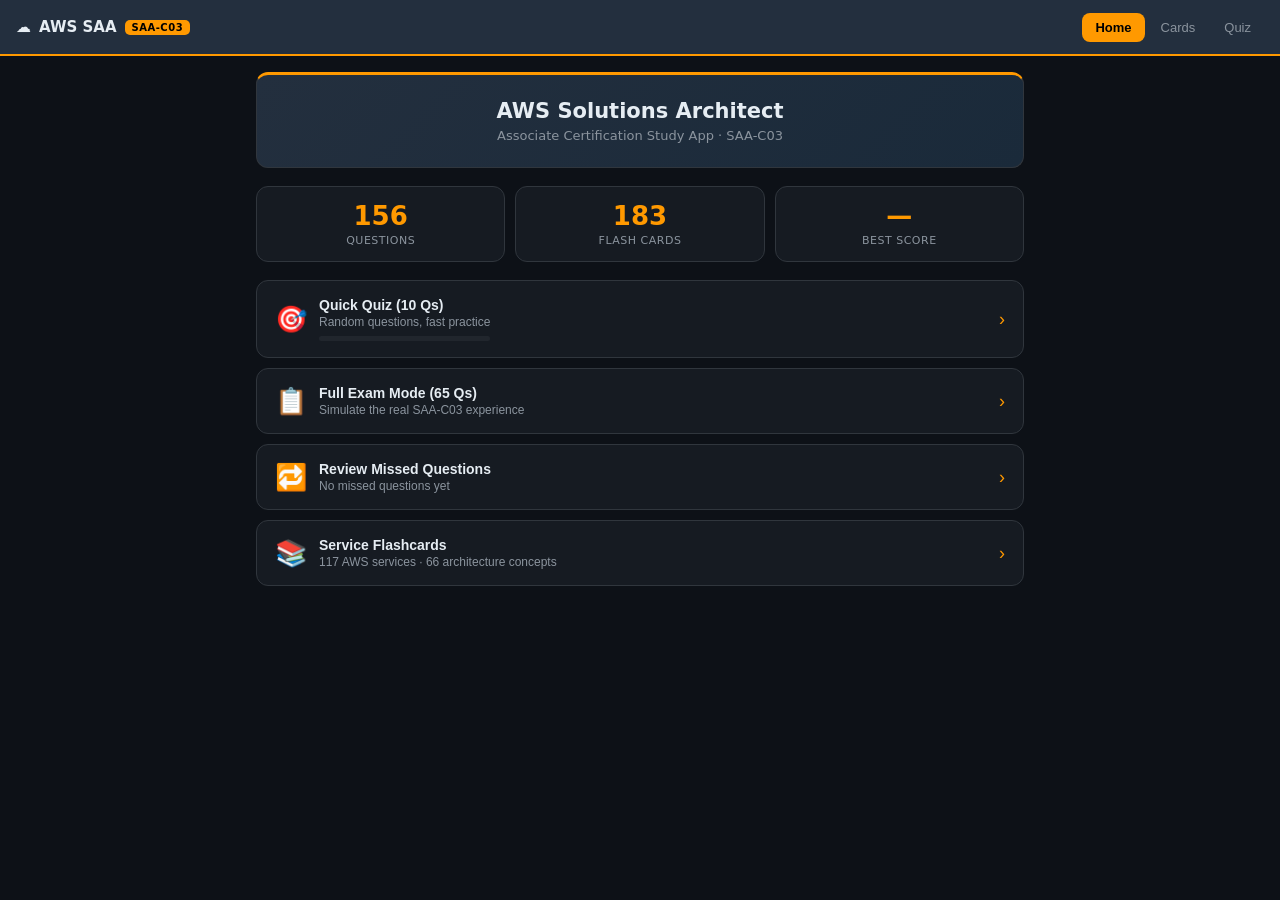
==== commit 309065b0: "Update index.html" ====
--- a/index.html
+++ b/index.html
@@ -5,169 +5,148 @@
 <meta name="viewport" content="width=device-width, initial-scale=1.0, maximum-scale=1.0">
 <title>AWS SAA-C03 Study App</title>
 <style>
-  :root {
-    --aws-orange: #FF9900;
-    --aws-dark: #232F3E;
-    --aws-blue: #1A73E8;
-    --bg: #0d1117;
-    --surface: #161b22;
-    --surface2: #21262d;
-    --border: #30363d;
-    --text: #e6edf3;
-    --text-muted: #8b949e;
-    --green: #3fb950;
-    --red: #f85149;
-    --yellow: #d29922;
-    --purple: #a371f7;
-    --radius: 12px;
-    --font: 'Segoe UI', system-ui, -apple-system, sans-serif;
-  }
-  * { box-sizing: border-box; margin: 0; padding: 0; -webkit-tap-highlight-color: transparent; }
-  body { font-family: var(--font); background: var(--bg); color: var(--text); min-height: 100vh; overflow-x: hidden; }
-
-  .nav {
-    background: var(--aws-dark);
-    border-bottom: 2px solid var(--aws-orange);
-    padding: 0 16px;
-    display: flex;
-    align-items: center;
-    justify-content: space-between;
-    height: 56px;
-    position: sticky;
-    top: 0;
-    z-index: 100;
-  }
-  .nav-logo { display: flex; align-items: center; gap: 8px; font-weight: 700; font-size: 16px; }
-  .nav-logo .badge { background: var(--aws-orange); color: #000; padding: 2px 8px; border-radius: 6px; font-size: 11px; font-weight: 800; letter-spacing: 0.5px; }
-  .nav-tabs { display: flex; gap: 4px; }
-  .nav-tab { background: none; border: none; color: var(--text-muted); padding: 8px 14px; border-radius: 8px; cursor: pointer; font-size: 13px; font-weight: 500; transition: all 0.2s; white-space: nowrap; }
-  .nav-tab.active { background: var(--aws-orange); color: #000; font-weight: 700; }
-  .nav-tab:hover:not(.active) { background: var(--surface2); color: var(--text); }
-
-  .view { display: none; padding: 16px; max-width: 800px; margin: 0 auto; }
-  .view.active { display: block; }
-
-  /* HOME */
-  .home-hero { background: linear-gradient(135deg, var(--aws-dark), #1a2a3a); border: 1px solid var(--border); border-top: 3px solid var(--aws-orange); border-radius: var(--radius); padding: 24px; margin-bottom: 20px; text-align: center; }
-  .home-hero h1 { font-size: 22px; margin-bottom: 6px; }
-  .home-hero p { color: var(--text-muted); font-size: 14px; }
-  .stats-grid { display: grid; grid-template-columns: repeat(3, 1fr); gap: 12px; margin-bottom: 20px; }
-  .stat-card { background: var(--surface); border: 1px solid var(--border); border-radius: var(--radius); padding: 16px; text-align: center; }
-  .stat-num { font-size: 28px; font-weight: 800; color: var(--aws-orange); }
-  .stat-label { font-size: 11px; color: var(--text-muted); margin-top: 4px; text-transform: uppercase; letter-spacing: 0.5px; }
-  .home-btns { display: flex; flex-direction: column; gap: 12px; }
-  .btn-big { background: var(--surface); border: 1px solid var(--border); border-radius: var(--radius); padding: 18px 20px; cursor: pointer; text-align: left; display: flex; align-items: center; gap: 14px; transition: all 0.2s; width: 100%; color: var(--text); text-decoration: none; }
-  .btn-big:hover { border-color: var(--aws-orange); background: var(--surface2); }
-  .btn-big .icon { font-size: 28px; flex-shrink: 0; }
-  .btn-big .label { font-size: 15px; font-weight: 600; margin-bottom: 3px; }
-  .btn-big .sub { font-size: 12px; color: var(--text-muted); }
-  .btn-big .arrow { margin-left: auto; color: var(--aws-orange); font-size: 20px; }
-  .progress-bar-wrap { background: var(--surface2); border-radius: 4px; height: 6px; margin-top: 8px; overflow: hidden; }
-  .progress-bar { height: 100%; background: var(--aws-orange); border-radius: 4px; transition: width 0.5s; }
-
-  /* FLASHCARDS */
-  .fc-section-tabs { display: flex; gap: 8px; margin-bottom: 14px; }
-  .fc-section-tab { flex: 1; padding: 10px; border-radius: 10px; border: 2px solid var(--border); background: var(--surface); color: var(--text-muted); cursor: pointer; font-size: 13px; font-weight: 600; text-align: center; transition: all 0.2s; }
-  .fc-section-tab.active { border-color: var(--aws-orange); color: var(--aws-orange); background: rgba(255,153,0,0.08); }
-  .fc-section-label { font-size: 10px; display: block; margin-top: 2px; color: var(--text-muted); font-weight: 400; }
-
-  .fc-controls { display: flex; align-items: center; justify-content: space-between; margin-bottom: 12px; flex-wrap: wrap; gap: 8px; }
-  .fc-counter { font-size: 13px; color: var(--text-muted); }
-  .fc-search { background: var(--surface2); border: 1px solid var(--border); color: var(--text); padding: 8px 14px; border-radius: 8px; font-size: 14px; width: 100%; margin-bottom: 12px; outline: none; }
-  .fc-search:focus { border-color: var(--aws-orange); }
-
-  .card-wrap { perspective: 1000px; margin-bottom: 16px; min-height: 240px; }
-  .card { background: var(--surface); border: 1px solid var(--border); border-radius: var(--radius); min-height: 240px; display: flex; flex-direction: column; cursor: pointer; transition: transform 0.55s cubic-bezier(.4,2,.6,1); transform-style: preserve-3d; position: relative; user-select: none; }
-  .card.flipped { transform: rotateY(180deg); }
-  .card-front, .card-back { backface-visibility: hidden; -webkit-backface-visibility: hidden; position: absolute; inset: 0; display: flex; flex-direction: column; align-items: center; justify-content: center; padding: 28px 24px; border-radius: var(--radius); }
-  .card-back { transform: rotateY(180deg); }
-  .card-front { border-top: 3px solid var(--green); background: var(--surface); }
-  .card-back { background: var(--surface2); border-top: 3px solid var(--aws-orange); }
-  .card-hint { font-size: 10px; color: var(--text-muted); text-transform: uppercase; letter-spacing: 1px; margin-bottom: 16px; }
-  .card-def { font-size: 15px; line-height: 1.65; text-align: center; color: var(--text); }
-  .card-term { font-size: 20px; font-weight: 700; text-align: center; color: var(--aws-orange); }
-
-  .fc-nav { display: flex; gap: 10px; justify-content: center; flex-wrap: wrap; }
-  .fc-btn { background: var(--surface2); border: 1px solid var(--border); color: var(--text); padding: 10px 20px; border-radius: 8px; cursor: pointer; font-size: 14px; font-weight: 500; transition: all 0.2s; }
-  .fc-btn:hover { border-color: var(--aws-orange); }
-  .fc-btn.primary { background: var(--aws-orange); color: #000; border-color: var(--aws-orange); font-weight: 700; }
-
-  .fc-list { display: none; }
-  .fc-list.active { display: block; }
-  .fc-list-item { background: var(--surface); border: 1px solid var(--border); border-radius: 10px; padding: 14px 16px; margin-bottom: 10px; cursor: pointer; transition: border-color 0.2s; }
-  .fc-list-item:hover { border-color: var(--aws-orange); }
-  .fc-list-term { font-weight: 600; font-size: 14px; color: var(--aws-orange); margin-bottom: 4px; }
-  .fc-list-def { font-size: 13px; color: var(--text-muted); line-height: 1.5; }
-
-  /* QUIZ */
-  .quiz-header { background: var(--surface); border: 1px solid var(--border); border-radius: var(--radius); padding: 16px; margin-bottom: 16px; }
-  .quiz-meta { display: flex; justify-content: space-between; align-items: center; margin-bottom: 10px; font-size: 13px; color: var(--text-muted); }
-  .quiz-progress { background: var(--surface2); border-radius: 4px; height: 4px; overflow: hidden; }
-  .quiz-progress-fill { height: 100%; background: linear-gradient(90deg, var(--aws-orange), #ffcc44); border-radius: 4px; transition: width 0.4s; }
-  .quiz-q { background: var(--surface); border: 1px solid var(--border); border-radius: var(--radius); padding: 20px; margin-bottom: 14px; }
-  .quiz-q-num { font-size: 11px; text-transform: uppercase; letter-spacing: 1px; color: var(--aws-orange); margin-bottom: 10px; font-weight: 700; }
-  .quiz-q-text { font-size: 15px; line-height: 1.65; }
-  .quiz-multi-note { font-size: 12px; color: var(--yellow); margin-top: 8px; font-weight: 500; }
-  .options-list { display: flex; flex-direction: column; gap: 10px; margin-bottom: 16px; }
-  .option-btn { background: var(--surface); border: 2px solid var(--border); border-radius: 10px; padding: 14px 16px; cursor: pointer; text-align: left; font-size: 14px; line-height: 1.5; color: var(--text); transition: all 0.2s; display: flex; align-items: flex-start; gap: 12px; }
-  .option-btn:hover:not([disabled]) { border-color: var(--aws-blue); background: var(--surface2); }
-  .option-btn.selected { border-color: var(--aws-blue); background: rgba(26,115,232,0.1); }
-  .option-btn.correct { border-color: var(--green); background: rgba(63,185,80,0.1); }
-  .option-btn.wrong { border-color: var(--red); background: rgba(248,81,73,0.1); }
-  .option-btn[disabled] { cursor: default; }
-  .option-letter { min-width: 26px; height: 26px; border-radius: 50%; background: var(--surface2); border: 1px solid var(--border); display: flex; align-items: center; justify-content: center; font-size: 12px; font-weight: 700; flex-shrink: 0; margin-top: 1px; }
-  .option-btn.selected .option-letter { background: var(--aws-blue); border-color: var(--aws-blue); color: #fff; }
-  .option-btn.correct .option-letter { background: var(--green); border-color: var(--green); color: #fff; }
-  .option-btn.wrong .option-letter { background: var(--red); border-color: var(--red); color: #fff; }
-  .explanation { background: var(--surface2); border: 1px solid var(--border); border-left: 3px solid var(--aws-orange); border-radius: var(--radius); padding: 16px; font-size: 13px; line-height: 1.7; color: var(--text); margin-bottom: 14px; display: none; }
-  .explanation.show { display: block; }
-  .explanation .exp-title { font-weight: 700; color: var(--aws-orange); margin-bottom: 8px; font-size: 11px; text-transform: uppercase; letter-spacing: 1px; }
-  .quiz-actions { display: flex; gap: 10px; flex-wrap: wrap; }
-  .quiz-btn { padding: 12px 22px; border-radius: 8px; font-size: 14px; font-weight: 600; border: none; cursor: pointer; transition: all 0.2s; flex: 1; min-width: 120px; }
-  .quiz-btn.primary { background: var(--aws-orange); color: #000; }
-  .quiz-btn.secondary { background: var(--surface2); border: 1px solid var(--border); color: var(--text); }
-  .quiz-btn:hover { opacity: 0.85; }
-  .quiz-btn:disabled { opacity: 0.4; cursor: default; }
-
-  .mode-bar { display: flex; gap: 8px; margin-bottom: 16px; flex-wrap: wrap; }
-  .mode-btn { background: var(--surface2); border: 1px solid var(--border); color: var(--text-muted); padding: 8px 14px; border-radius: 8px; cursor: pointer; font-size: 13px; transition: all 0.2s; }
-  .mode-btn.active { background: var(--aws-dark); border-color: var(--aws-orange); color: var(--aws-orange); font-weight: 600; }
-
-  /* RESULTS */
-  .results-card { background: var(--surface); border: 1px solid var(--border); border-radius: var(--radius); padding: 28px 24px; text-align: center; margin-bottom: 16px; }
-  .results-score { font-size: 56px; font-weight: 900; }
-  .results-score.pass { color: var(--green); }
-  .results-score.fail { color: var(--red); }
-  .results-label { font-size: 14px; color: var(--text-muted); margin-top: 4px; }
-  .results-verdict { font-size: 18px; font-weight: 700; margin-top: 12px; }
-  .results-grid { display: grid; grid-template-columns: repeat(3, 1fr); gap: 12px; margin-bottom: 16px; }
-  .results-item { background: var(--surface); border: 1px solid var(--border); border-radius: 10px; padding: 14px; text-align: center; }
-  .results-item .num { font-size: 22px; font-weight: 800; }
-  .results-item .lbl { font-size: 11px; color: var(--text-muted); margin-top: 2px; }
-  .review-list { display: flex; flex-direction: column; gap: 10px; }
-  .review-item { background: var(--surface); border: 1px solid var(--border); border-radius: 10px; padding: 14px; border-left: 3px solid; }
-  .review-item.correct-item { border-left-color: var(--green); }
-  .review-item.wrong-item { border-left-color: var(--red); }
-  .review-q { font-size: 13px; margin-bottom: 8px; }
-  .review-ans { font-size: 12px; color: var(--text-muted); }
-  .review-ans .your { color: var(--red); }
-  .review-ans .right { color: var(--green); }
-
-  .toast { position: fixed; bottom: 24px; left: 50%; transform: translateX(-50%); background: var(--aws-dark); border: 1px solid var(--aws-orange); color: var(--text); padding: 12px 20px; border-radius: 10px; font-size: 14px; font-weight: 500; z-index: 9999; transition: opacity 0.3s; pointer-events: none; white-space: nowrap; }
-  .toast.hidden { opacity: 0; }
-  ::-webkit-scrollbar { width: 6px; }
-  ::-webkit-scrollbar-track { background: var(--bg); }
-  ::-webkit-scrollbar-thumb { background: var(--border); border-radius: 3px; }
+:root{--orange:#FF9900;--dark:#232F3E;--blue:#1A73E8;--bg:#0d1117;--surface:#161b22;--surface2:#21262d;--border:#30363d;--text:#e6edf3;--muted:#8b949e;--green:#3fb950;--red:#f85149;--yellow:#e3b341;--radius:12px}
+*{box-sizing:border-box;margin:0;padding:0;-webkit-tap-highlight-color:transparent}
+body{font-family:'Segoe UI',system-ui,sans-serif;background:var(--bg);color:var(--text);min-height:100vh;overflow-x:hidden}
+
+.nav{background:var(--dark);border-bottom:2px solid var(--orange);padding:0 16px;display:flex;align-items:center;justify-content:space-between;height:56px;position:sticky;top:0;z-index:100}
+.nav-logo{display:flex;align-items:center;gap:8px;font-weight:700;font-size:15px}
+.badge{background:var(--orange);color:#000;padding:2px 7px;border-radius:5px;font-size:10px;font-weight:800;letter-spacing:.5px}
+.nav-tabs{display:flex;gap:3px}
+.nav-tab{background:none;border:none;color:var(--muted);padding:7px 13px;border-radius:8px;cursor:pointer;font-size:13px;font-weight:500;transition:all .2s;white-space:nowrap}
+.nav-tab.active{background:var(--orange);color:#000;font-weight:700}
+.nav-tab:hover:not(.active){background:var(--surface2);color:var(--text)}
+
+.view{display:none;padding:16px;max-width:800px;margin:0 auto}
+.view.active{display:block}
+
+/* HOME */
+.hero{background:linear-gradient(135deg,var(--dark),#1a2a3a);border:1px solid var(--border);border-top:3px solid var(--orange);border-radius:var(--radius);padding:24px;margin-bottom:18px;text-align:center}
+.hero h1{font-size:21px;margin-bottom:5px}
+.hero p{color:var(--muted);font-size:13px}
+.stats{display:grid;grid-template-columns:repeat(3,1fr);gap:10px;margin-bottom:18px}
+.stat{background:var(--surface);border:1px solid var(--border);border-radius:var(--radius);padding:14px;text-align:center}
+.stat-n{font-size:26px;font-weight:800;color:var(--orange)}
+.stat-l{font-size:11px;color:var(--muted);margin-top:3px;text-transform:uppercase;letter-spacing:.5px}
+.home-btns{display:flex;flex-direction:column;gap:10px}
+.btn-big{background:var(--surface);border:1px solid var(--border);border-radius:var(--radius);padding:16px 18px;cursor:pointer;text-align:left;display:flex;align-items:center;gap:12px;transition:all .2s;width:100%;color:var(--text)}
+.btn-big:hover{border-color:var(--orange);background:var(--surface2)}
+.btn-big .icon{font-size:26px;flex-shrink:0}
+.btn-big .lbl{font-size:14px;font-weight:600;margin-bottom:2px}
+.btn-big .sub{font-size:12px;color:var(--muted)}
+.btn-big .arr{margin-left:auto;color:var(--orange);font-size:18px}
+.prog-wrap{background:var(--surface2);border-radius:3px;height:5px;margin-top:7px;overflow:hidden}
+.prog-bar{height:100%;background:var(--orange);border-radius:3px;transition:width .5s}
+
+/* FLASHCARDS */
+.fc-tabs{display:flex;gap:8px;margin-bottom:12px}
+.fc-tab{flex:1;padding:10px 8px;border-radius:10px;border:2px solid var(--border);background:var(--surface);color:var(--muted);cursor:pointer;font-size:13px;font-weight:600;text-align:center;transition:all .2s;line-height:1.3}
+.fc-tab small{display:block;font-size:11px;color:var(--muted);font-weight:400;margin-top:2px}
+.fc-tab.active{border-color:var(--orange);color:var(--orange);background:rgba(255,153,0,.07)}
+.fc-tab.active small{color:rgba(255,153,0,.7)}
+
+.fc-top{display:flex;align-items:center;justify-content:space-between;margin-bottom:10px;gap:8px;flex-wrap:wrap}
+.fc-count{font-size:13px;color:var(--muted)}
+.fc-top-btns{display:flex;gap:6px}
+.sm-btn{background:var(--surface2);border:1px solid var(--border);color:var(--text);padding:7px 13px;border-radius:7px;cursor:pointer;font-size:13px;transition:all .2s}
+.sm-btn:hover{border-color:var(--orange)}
+
+.cat-filter{display:flex;gap:6px;margin-bottom:10px;overflow-x:auto;padding-bottom:4px;scrollbar-width:none}
+.cat-filter::-webkit-scrollbar{display:none}
+.cat-pill{background:var(--surface2);border:1px solid var(--border);color:var(--muted);padding:5px 11px;border-radius:20px;cursor:pointer;font-size:12px;white-space:nowrap;transition:all .2s;flex-shrink:0}
+.cat-pill.active{background:rgba(255,153,0,.12);border-color:var(--orange);color:var(--orange)}
+
+.fc-search{background:var(--surface2);border:1px solid var(--border);color:var(--text);padding:8px 13px;border-radius:8px;font-size:14px;width:100%;margin-bottom:10px;outline:none}
+.fc-search:focus{border-color:var(--orange)}
+
+.card-wrap{perspective:1000px;margin-bottom:14px;min-height:230px}
+.card{background:var(--surface);border:1px solid var(--border);border-radius:var(--radius);min-height:230px;cursor:pointer;transition:transform .5s cubic-bezier(.4,2,.6,1);transform-style:preserve-3d;position:relative;user-select:none}
+.card.flipped{transform:rotateY(180deg)}
+.card-face{backface-visibility:hidden;-webkit-backface-visibility:hidden;position:absolute;inset:0;display:flex;flex-direction:column;align-items:center;justify-content:center;padding:26px 22px;border-radius:var(--radius)}
+.card-back{transform:rotateY(180deg);background:var(--surface2)}
+.card-front{border-top:3px solid var(--green)}
+.card-back{border-top:3px solid var(--orange)}
+.card-hint{font-size:10px;color:var(--muted);text-transform:uppercase;letter-spacing:1px;margin-bottom:14px}
+.card-cat{font-size:11px;color:var(--orange);opacity:.7;margin-bottom:8px;font-weight:600;letter-spacing:.5px;text-transform:uppercase}
+.card-def{font-size:14px;line-height:1.65;text-align:center;color:var(--text)}
+.card-term{font-size:19px;font-weight:700;text-align:center;color:var(--orange)}
+
+.fc-nav{display:flex;gap:8px;justify-content:center;margin-bottom:4px}
+.fc-btn{background:var(--surface2);border:1px solid var(--border);color:var(--text);padding:10px 18px;border-radius:8px;cursor:pointer;font-size:14px;font-weight:500;transition:all .2s}
+.fc-btn:hover{border-color:var(--orange)}
+.fc-btn.primary{background:var(--orange);color:#000;border-color:var(--orange);font-weight:700}
+
+.fc-list{display:none}
+.fc-list.active{display:block}
+.fc-item{background:var(--surface);border:1px solid var(--border);border-radius:10px;padding:13px 15px;margin-bottom:8px;cursor:pointer;transition:border-color .2s}
+.fc-item:hover{border-color:var(--orange)}
+.fc-item-term{font-weight:600;font-size:13px;color:var(--orange);margin-bottom:2px}
+.fc-item-cat{font-size:10px;color:var(--muted);margin-bottom:4px;text-transform:uppercase;letter-spacing:.4px}
+.fc-item-def{font-size:12px;color:var(--muted);line-height:1.5}
+
+/* QUIZ */
+.q-header{background:var(--surface);border:1px solid var(--border);border-radius:var(--radius);padding:14px;margin-bottom:14px}
+.q-meta{display:flex;justify-content:space-between;align-items:center;margin-bottom:8px;font-size:12px;color:var(--muted)}
+.q-prog{background:var(--surface2);border-radius:3px;height:4px;overflow:hidden}
+.q-prog-fill{height:100%;background:linear-gradient(90deg,var(--orange),#ffcc44);border-radius:3px;transition:width .4s}
+.q-box{background:var(--surface);border:1px solid var(--border);border-radius:var(--radius);padding:18px;margin-bottom:12px}
+.q-label{font-size:11px;text-transform:uppercase;letter-spacing:1px;color:var(--orange);margin-bottom:8px;font-weight:700}
+.q-text{font-size:14px;line-height:1.65}
+.q-multi{font-size:12px;color:var(--yellow);margin-top:7px;font-weight:500}
+.opts{display:flex;flex-direction:column;gap:8px;margin-bottom:14px}
+.opt{background:var(--surface);border:2px solid var(--border);border-radius:9px;padding:12px 14px;cursor:pointer;text-align:left;font-size:13px;line-height:1.5;color:var(--text);transition:all .2s;display:flex;align-items:flex-start;gap:10px}
+.opt:hover:not([disabled]){border-color:var(--blue);background:var(--surface2)}
+.opt.sel{border-color:var(--blue);background:rgba(26,115,232,.1)}
+.opt.correct{border-color:var(--green);background:rgba(63,185,80,.1)}
+.opt.wrong{border-color:var(--red);background:rgba(248,81,73,.1)}
+.opt[disabled]{cursor:default}
+.opt-lt{min-width:24px;height:24px;border-radius:50%;background:var(--surface2);border:1px solid var(--border);display:flex;align-items:center;justify-content:center;font-size:11px;font-weight:700;flex-shrink:0;margin-top:1px}
+.opt.sel .opt-lt{background:var(--blue);border-color:var(--blue);color:#fff}
+.opt.correct .opt-lt{background:var(--green);border-color:var(--green);color:#fff}
+.opt.wrong .opt-lt{background:var(--red);border-color:var(--red);color:#fff}
+.exp{background:var(--surface2);border:1px solid var(--border);border-left:3px solid var(--orange);border-radius:var(--radius);padding:14px;font-size:13px;line-height:1.7;color:var(--text);margin-bottom:12px;display:none}
+.exp.show{display:block}
+.exp-title{font-weight:700;color:var(--orange);margin-bottom:6px;font-size:10px;text-transform:uppercase;letter-spacing:1px}
+.q-acts{display:flex;gap:8px;flex-wrap:wrap}
+.q-btn{padding:11px 20px;border-radius:8px;font-size:14px;font-weight:600;border:none;cursor:pointer;transition:all .2s;flex:1;min-width:110px}
+.q-btn.primary{background:var(--orange);color:#000}
+.q-btn.secondary{background:var(--surface2);border:1px solid var(--border);color:var(--text)}
+.q-btn:hover{opacity:.85}
+.q-btn:disabled{opacity:.4;cursor:default}
+.mode-row{display:flex;gap:7px;flex-wrap:wrap;margin-bottom:14px}
+.mode-btn{background:var(--surface2);border:1px solid var(--border);color:var(--muted);padding:8px 13px;border-radius:8px;cursor:pointer;font-size:13px;transition:all .2s}
+.mode-btn.active{background:var(--dark);border-color:var(--orange);color:var(--orange);font-weight:600}
+
+.res-card{background:var(--surface);border:1px solid var(--border);border-radius:var(--radius);padding:26px 22px;text-align:center;margin-bottom:14px}
+.res-score{font-size:54px;font-weight:900}
+.res-score.pass{color:var(--green)}
+.res-score.fail{color:var(--red)}
+.res-lbl{font-size:13px;color:var(--muted);margin-top:3px}
+.res-verdict{font-size:17px;font-weight:700;margin-top:10px}
+.res-grid{display:grid;grid-template-columns:repeat(3,1fr);gap:10px;margin-bottom:14px}
+.res-item{background:var(--surface);border:1px solid var(--border);border-radius:10px;padding:13px;text-align:center}
+.res-item .n{font-size:21px;font-weight:800}
+.res-item .l{font-size:11px;color:var(--muted);margin-top:2px}
+.rev-list{display:flex;flex-direction:column;gap:8px}
+.rev-item{background:var(--surface);border:1px solid var(--border);border-radius:10px;padding:13px;border-left:3px solid}
+.rev-item.ok{border-left-color:var(--green)}
+.rev-item.bad{border-left-color:var(--red)}
+.rev-q{font-size:12px;margin-bottom:6px}
+.rev-ans{font-size:11px;color:var(--muted)}
+.rev-ans .yr{color:var(--red)}
+.rev-ans .ri{color:var(--green)}
+
+.toast{position:fixed;bottom:22px;left:50%;transform:translateX(-50%);background:var(--dark);border:1px solid var(--orange);color:var(--text);padding:11px 18px;border-radius:9px;font-size:13px;font-weight:500;z-index:9999;transition:opacity .3s;pointer-events:none;white-space:nowrap}
+.toast.hidden{opacity:0}
+::-webkit-scrollbar{width:5px}
+::-webkit-scrollbar-track{background:var(--bg)}
+::-webkit-scrollbar-thumb{background:var(--border);border-radius:3px}
 </style>
 </head>
 <body>
 
 <nav class="nav">
-  <div class="nav-logo">
-    <span>☁️</span>
-    <span>AWS SAA</span>
-    <span class="badge">SAA-C03</span>
-  </div>
+  <div class="nav-logo">☁️ <span>AWS SAA</span> <span class="badge">SAA-C03</span></div>
   <div class="nav-tabs">
     <button class="nav-tab active" onclick="showView('home')">Home</button>
     <button class="nav-tab" onclick="showView('flashcards')">Cards</button>
@@ -175,81 +154,77 @@
   </div>
 </nav>
 
-<!-- HOME -->
 <div class="view active" id="view-home">
-  <div class="home-hero">
+  <div class="hero">
     <h1>AWS Solutions Architect</h1>
     <p>Associate Certification Study App · SAA-C03</p>
   </div>
-  <div class="stats-grid">
-    <div class="stat-card"><div class="stat-num" id="stat-q">156</div><div class="stat-label">Questions</div></div>
-    <div class="stat-card"><div class="stat-num" id="stat-s">223</div><div class="stat-label">Flash Cards</div></div>
-    <div class="stat-card"><div class="stat-num" id="stat-score">—</div><div class="stat-label">Best Score</div></div>
+  <div class="stats">
+    <div class="stat"><div class="stat-n">156</div><div class="stat-l">Questions</div></div>
+    <div class="stat"><div class="stat-n">183</div><div class="stat-l">Flash Cards</div></div>
+    <div class="stat"><div class="stat-n" id="stat-score">—</div><div class="stat-l">Best Score</div></div>
   </div>
   <div class="home-btns">
     <button class="btn-big" onclick="startQuickQuiz()">
       <span class="icon">🎯</span>
-      <div><div class="label">Quick Quiz (10 Qs)</div><div class="sub">Random questions, fast practice</div>
-        <div class="progress-bar-wrap"><div class="progress-bar" id="home-prog" style="width:0%"></div></div></div>
-      <span class="arrow">›</span>
+      <div><div class="lbl">Quick Quiz (10 Qs)</div><div class="sub">Random questions, fast practice</div>
+        <div class="prog-wrap"><div class="prog-bar" id="home-prog" style="width:0%"></div></div></div>
+      <span class="arr">›</span>
     </button>
     <button class="btn-big" onclick="startFullQuiz()">
       <span class="icon">📋</span>
-      <div><div class="label">Full Exam Mode (65 Qs)</div><div class="sub">Simulate the real SAA-C03 exam</div></div>
-      <span class="arrow">›</span>
+      <div><div class="lbl">Full Exam Mode (65 Qs)</div><div class="sub">Simulate the real SAA-C03 experience</div></div>
+      <span class="arr">›</span>
     </button>
     <button class="btn-big" onclick="startMissedQuiz()">
       <span class="icon">🔁</span>
-      <div><div class="label">Review Missed Questions</div><div class="sub" id="missed-sub">No missed questions yet</div></div>
-      <span class="arrow">›</span>
+      <div><div class="lbl">Review Missed Questions</div><div class="sub" id="missed-sub">No missed questions yet</div></div>
+      <span class="arr">›</span>
     </button>
     <button class="btn-big" onclick="showView('flashcards')">
       <span class="icon">📚</span>
-      <div><div class="label">Service Flashcards</div><div class="sub">128 AWS services · 95 key concepts</div></div>
-      <span class="arrow">›</span>
+      <div><div class="lbl">Service Flashcards</div><div class="sub">117 AWS services · 66 architecture concepts</div></div>
+      <span class="arr">›</span>
     </button>
   </div>
 </div>
 
-<!-- FLASHCARDS -->
 <div class="view" id="view-flashcards">
-  <!-- Section tabs -->
-  <div class="fc-section-tabs">
-    <button class="fc-section-tab active" id="tab-aws" onclick="switchSection('aws')">
-      ☁️ AWS Services
-      <span class="fc-section-label">128 cards</span>
+  <div class="fc-tabs">
+    <button class="fc-tab active" id="tab-aws" onclick="switchSection('aws')">
+      ☁️ AWS Services <small>117 cards · from official exam guide</small>
     </button>
-    <button class="fc-section-tab" id="tab-concepts" onclick="switchSection('concepts')">
-      🧠 Concepts & Terms
-      <span class="fc-section-label">95 cards</span>
+    <button class="fc-tab" id="tab-con" onclick="switchSection('concepts')">
+      🧠 Concepts &amp; Terms <small>66 cards · architecture &amp; design</small>
     </button>
   </div>
-
-  <div class="fc-controls">
-    <span class="fc-counter" id="fc-counter">Card 1 of 128</span>
-    <div style="display:flex;gap:8px">
-      <button class="fc-btn" onclick="toggleFcView()">📋 Browse</button>
-      <button class="fc-btn" onclick="shuffleCards()">🔀 Shuffle</button>
-    </div>
-  </div>
+  <div class="fc-top">
+    <span class="fc-count" id="fc-count">Card 1 of 117</span>
+    <div class="fc-top-btns">
+      <button class="sm-btn" id="browse-btn" onclick="toggleBrowse()">📋 Browse</button>
+      <button class="sm-btn" onclick="shuffleCards()">🔀 Shuffle</button>
+    </div>
+  </div>
+  <div class="cat-filter" id="cat-filter"></div>
   <input class="fc-search" type="search" placeholder="🔍  Search cards..." oninput="filterCards(this.value)" id="fc-search">
 
   <div id="fc-card-view">
     <div class="card-wrap">
       <div class="card" id="flashcard" onclick="flipCard()">
-        <div class="card-front">
-          <div class="card-hint">Definition — tap to see service name</div>
-          <div class="card-def" id="fc-def">Loading...</div>
+        <div class="card-face card-front">
+          <div class="card-hint">Read the definition — tap to reveal the service name</div>
+          <div class="card-cat" id="fc-cat"></div>
+          <div class="card-def" id="fc-def">Loading…</div>
         </div>
-        <div class="card-back">
-          <div class="card-hint">AWS Service / Term</div>
-          <div class="card-term" id="fc-term">...</div>
+        <div class="card-face card-back">
+          <div class="card-hint">AWS Service / Concept</div>
+          <div class="card-term" id="fc-term"></div>
         </div>
       </div>
     </div>
     <div class="fc-nav">
       <button class="fc-btn" onclick="prevCard()">← Prev</button>
-      <button class="fc-btn primary" onclick="flipCard()">Flip Card</button>
+      <button class="fc-btn primary" onclick="flipCard()">Flip</button>
       <button class="fc-btn" onclick="nextCard()">Next →</button>
     </div>
   </div>
@@ -259,414 +234,365 @@
   </div>
 </div>
 
-<!-- QUIZ -->
 <div class="view" id="view-quiz">
   <div id="quiz-setup">
-    <div class="quiz-q" style="margin-bottom:16px">
-      <div class="quiz-q-num">Configure Quiz</div>
-      <div class="quiz-q-text" style="font-size:17px;font-weight:600;margin-bottom:12px">How many questions?</div>
-      <div class="mode-bar">
+    <div class="q-box" style="margin-bottom:14px">
+      <div class="q-label">Configure Quiz</div>
+      <div style="font-size:15px;font-weight:600;margin-bottom:10px">How many questions?</div>
+      <div class="mode-row">
         <button class="mode-btn active" onclick="setQCount(10,this)">10 Quick</button>
         <button class="mode-btn" onclick="setQCount(25,this)">25 Medium</button>
         <button class="mode-btn" onclick="setQCount(65,this)">65 Full Exam</button>
         <button class="mode-btn" onclick="setQCount(999,this)">All 156</button>
       </div>
-      <div class="quiz-q-text" style="font-size:14px;font-weight:600;margin:14px 0 8px">Mode:</div>
-      <div class="mode-bar">
-        <button class="mode-btn active" onclick="setMode('study',this)">📖 Study (show answers)</button>
+      <div style="font-size:13px;font-weight:600;margin:12px 0 8px">Mode:</div>
+      <div class="mode-row">
+        <button class="mode-btn active" onclick="setMode('study',this)">📖 Study (show explanations)</button>
         <button class="mode-btn" onclick="setMode('exam',this)">🎓 Exam (no hints)</button>
       </div>
     </div>
-    <button class="quiz-btn primary" style="width:100%;padding:16px;font-size:16px" onclick="startConfiguredQuiz()">Start Quiz →</button>
+    <button class="q-btn primary" style="width:100%;padding:15px;font-size:15px" onclick="startConfiguredQuiz()">Start Quiz →</button>
   </div>
 
   <div id="quiz-active" style="display:none">
-    <div class="quiz-header">
-      <div class="quiz-meta">
-        <span id="q-num-label">Question 1 of 10</span>
-        <span id="q-score-label">Score: 0/0</span>
-      </div>
-      <div class="quiz-progress"><div class="quiz-progress-fill" id="quiz-prog"></div></div>
-    </div>
-    <div class="quiz-q">
-      <div class="quiz-q-num">AWS SAA-C03</div>
-      <div class="quiz-q-text" id="q-text"></div>
-      <div class="quiz-multi-note" id="q-multi-note"></div>
-    </div>
-    <div class="options-list" id="options-list"></div>
-    <div class="explanation" id="explanation">
-      <div class="exp-title">💡 Explanation</div>
-      <div id="exp-text"></div>
-    </div>
-    <div class="quiz-actions">
-      <button class="quiz-btn secondary" onclick="goSetup()">✕ Quit</button>
-      <button class="quiz-btn primary" id="btn-check" onclick="checkAnswer()">Check Answer</button>
-      <button class="quiz-btn primary" id="btn-next" onclick="nextQuestion()" style="display:none">Next →</button>
+    <div class="q-header">
+      <div class="q-meta"><span id="q-num-lbl">Q 1 of 10</span><span id="q-score-lbl">0/0</span></div>
+      <div class="q-prog"><div class="q-prog-fill" id="q-prog"></div></div>
+    </div>
+    <div class="q-box">
+      <div class="q-label">AWS SAA-C03</div>
+      <div class="q-text" id="q-text"></div>
+      <div class="q-multi" id="q-multi"></div>
+    </div>
+    <div class="opts" id="opts"></div>
+    <div class="exp" id="exp"><div class="exp-title">💡 Explanation</div><div id="exp-text"></div></div>
+    <div class="q-acts">
+      <button class="q-btn secondary" onclick="goSetup()">✕ Quit</button>
+      <button class="q-btn primary" id="btn-check" onclick="checkAnswer()">Check Answer</button>
+      <button class="q-btn primary" id="btn-next" onclick="nextQuestion()" style="display:none">Next →</button>
     </div>
   </div>
 
   <div id="quiz-results" style="display:none">
-    <div class="results-card">
-      <div class="results-score" id="res-score"></div>
-      <div class="results-label">Correct Answers</div>
-      <div class="results-verdict" id="res-verdict"></div>
-    </div>
-    <div class="results-grid">
-      <div class="results-item"><div class="num" id="res-correct" style="color:var(--green)">0</div><div class="lbl">Correct</div></div>
-      <div class="results-item"><div class="num" id="res-wrong" style="color:var(--red)">0</div><div class="lbl">Wrong</div></div>
-      <div class="results-item"><div class="num" id="res-total">0</div><div class="lbl">Total</div></div>
-    </div>
-    <div style="display:flex;gap:10px;margin-bottom:16px">
-      <button class="quiz-btn primary" onclick="restartQuiz()">Retry Same</button>
-      <button class="quiz-btn secondary" onclick="goSetup()">New Quiz</button>
-    </div>
-    <div style="font-size:13px;color:var(--text-muted);margin-bottom:10px;font-weight:600;text-transform:uppercase;letter-spacing:0.5px">Review</div>
-    <div class="review-list" id="review-list"></div>
+    <div class="res-card">
+      <div class="res-score" id="res-score"></div>
+      <div class="res-lbl">Correct Answers</div>
+      <div class="res-verdict" id="res-verdict"></div>
+    </div>
+    <div class="res-grid">
+      <div class="res-item"><div class="n" id="res-c" style="color:var(--green)">0</div><div class="l">Correct</div></div>
+      <div class="res-item"><div class="n" id="res-w" style="color:var(--red)">0</div><div class="l">Wrong</div></div>
+      <div class="res-item"><div class="n" id="res-t">0</div><div class="l">Total</div></div>
+    </div>
+    <div style="display:flex;gap:8px;margin-bottom:14px">
+      <button class="q-btn primary" onclick="restartQuiz()">Retry</button>
+      <button class="q-btn secondary" onclick="goSetup()">New Quiz</button>
+    </div>
+    <div style="font-size:12px;color:var(--muted);margin-bottom:8px;font-weight:600;text-transform:uppercase;letter-spacing:.5px">Review</div>
+    <div class="rev-list" id="rev-list"></div>
   </div>
 </div>
 
 <div class="toast hidden" id="toast"></div>
 
 <script>
-const AWS_SERVICES=[{"term":"EC2 (Amazon Elastic Compute Cloud)","definition":"Virtual servers that run your application. This is where your app actually lives."},{"term":"Application Load Balancer (ALB)","definition":"A Layer 7 load balancer that distributes HTTP and HTTPS traffic across targets such as EC2 instances. Global Accelerator can use ALBs as regional endpoints, which makes this option fit the existing architecture directly."},{"term":"AWS Systems Manager Session Manager","definition":"A service for secure shell-like access to compute resources without opening inbound ports. It is not used to create automatic start/stop schedules for RDS DB instances in this answer choice."},{"term":"AWS Transfer Family","definition":"A fully managed file transfer service that supports protocols like SFTP and can store files in Amazon S3 or Amazon EFS. It is the AWS-native replacement for a legacy SFTP server."},{"term":"Amazon S3","definition":"A highly scalable object storage service. It is the correct place to store and serve users\u2019 images instead of keeping them in the database, which improves scalability and reduces load on the database tier. AWS guidance for web applications specifically recommends offloading static content such as images to S3."},{"term":"AWS Lambda","definition":"A serverless compute service that runs code automatically in response to events, such as an S3 object upload. It is the best compute choice here because it scales automatically and avoids the cost and operational overhead of managing EC2-based conversion servers. AWS documents that S3 can invoke Lambda when an object is created."},{"term":"Amazon SQS standard queue","definition":"A message queue used to decouple parts of an application. Standard queues are designed for high scale and support at-least-once delivery."},{"term":"Amazon S3 Inventory","definition":"Creates a report of objects in a bucket, which you can filter to find unencrypted objects. This is much better than using a usage report for object-level encryption status."},{"term":"Amazon Cognito","definition":"Handles user sign-up, sign-in, and authentication for web and mobile apps. It is a managed user identity service and is typically the best AWS-native choice for small application user bases. AWS says Cognito user pools have a free tier for direct sign-ins, which makes it especially cost-effective here."},{"term":"Lambda@Edge","definition":"Runs code at CloudFront edge locations, closer to users. In this case, it performs authorization checks near the user, which helps reduce latency. AWS specifically describes Lambda@Edge as improving performance and reducing latency by running code closer to users."},{"term":"Amazon CloudFront","definition":"A content delivery network that caches and serves static content closer to users. It is the right fit here because the website is hosted on Amazon S3, and CloudFront reduces load on the origin while improving performance for static assets. AWS specifically recommends CloudFront in front of S3 for static web content."},{"term":"Amazon EBS (Elastic Block Store)","definition":"Block storage attached to EC2 instances. Stores application data and can be encrypted using KMS."},{"term":"Amazon Aurora","definition":"A fully managed relational database built for high performance and availability, compatible with MySQL and PostgreSQL. It is the right choice here because it supports Aurora Replicas for read scaling and Multi-AZ for high availability."},{"term":"AWS Certificate Manager (ACM)","definition":"For a Regional API Gateway custom domain, the certificate must be requested or imported into ACM in the same Region as the API. In this case, that is ca-central-1."},{"term":"Amazon VPC Lattice","definition":"A fully managed application networking service for connecting services across AWS accounts, VPCs, and compute types like Lambda and EKS. It reduces networking complexity for microservices."},{"term":"Amazon Macie","definition":"A service that discovers and protects sensitive data in Amazon S3 using machine learning. It is not used for vulnerability scanning of EC2 instances."},{"term":"Amazon EventBridge","definition":"A serverless event bus for routing events between services. It is useful for event-driven integrations, but it is not the best fit here for durable job coordination between producers and worker nodes processing variable workloads."},{"term":"Amazon SQS (Simple Queue Service)","definition":"A managed message queue that stores messages until consumers process them. Here, each target system can have its own queue so failures or delays in one system do not block the others."},{"term":"Amazon Machine Image (AMI)","definition":"An image of an EC2 instance that can be used to launch new instances with the same software and configuration. AWS notes that AMIs can be copied across Regions, which makes them useful for disaster recovery."},{"term":"AWS KMS (Key Management Service)","definition":"Manages encryption keys. Controls who can use the key to encrypt/decrypt data."},{"term":"AWS KMS (Customer Managed Key)","definition":"A managed encryption service that allows you to create and control encryption keys. Supports automatic yearly key rotation."},{"term":"Amazon EC2 Auto Scaling group","definition":"Runs the web servers and automatically adds or removes EC2 instances as needed."},{"term":"Amazon RDS for MySQL","definition":"A managed MySQL database service that supports read replicas and Multi-AZ deployments. However, the option given is Single-AZ, which does not meet the high-availability requirement, and it does not offer the same automatic read scaling model as Aurora Auto Scaling. AWS also notes that Multi-AZ secondaries are for availability, not for serving read-only queries."},{"term":"AWS KMS","definition":"A managed key service that lets AWS handle the heavy lifting for encryption keys. You control access with IAM and key policies, instead of writing and maintaining your own crypto system. AWS states that KMS is designed to create and control encryption keys and protects them with validated HSMs."},{"term":"Amazon Cognito user pool","definition":"Handles user sign-up and sign-in for the application. It is the managed user directory for authentication and authorization in web and mobile apps."},{"term":"Amazon API Gateway","definition":"A fully managed service for creating API endpoints. In this design, it receives the contact form submission from the static website and passes the request to Lambda. This avoids running a full web server just for a contact form."},{"term":"Amazon DynamoDB","definition":"A fully managed NoSQL database. In this answer choice, it is used to store the transformed JSON output for later analysis. While storing JSON in Amazon S3 would often be more natural for files, among the listed choices this option still has the least operational overhead because it stays fully managed and serverless."},{"term":"AWS Amplify Hosting","definition":"Hosts the frontend web app and automatically deploys it to AWS\u2019s global CDN. AWS says Amplify Hosting deploys apps to the global content delivery network and includes an integrated CloudFront setup."},{"term":"Amazon ECS","definition":"A managed container orchestration service for running the long-running backend processing application. It is a better fit than Lambda for the backend because the question says the backend is long running and needs adjustable compute and memory."},{"term":"Amazon SNS","definition":"A fully managed pub/sub messaging service that pushes messages to subscribers. It is better for fan-out and broadcast-style notifications to multiple subscribers, while this scenario is about handing processing work from producers to consumers through a durable queue."},{"term":"AWS Config","definition":"Continuously records AWS resource configurations and evaluates them against compliance rules. Here, it detects security groups that violate the SSH policy."},{"term":"AWS Systems Manager (Automation)","definition":"Automatically fixes issues (remediation), such as encrypting or replacing unencrypted volumes."},{"term":"Amazon EBS","definition":"Block storage for EC2 instances. Supports encryption at rest using KMS"},{"term":"AWS Organizations","definition":"Manages multiple AWS accounts centrally and integrates with Identity Center for access control."},{"term":"AWS WAF (Web Application Firewall)","definition":"Protects web applications from common attacks like SQL injection, XSS, and bots. Can be attached to ALB or CloudFront."},{"term":"AWS Global Accelerator","definition":"A global networking service that provides static IP addresses, monitors endpoint health, and routes traffic to the nearest healthy regional endpoint over the AWS global network. It is the correct service here because the gaming platform is latency-sensitive and needs fast redirection to healthy endpoints across Regions."},{"term":"Amazon S3 Default Encryption","definition":"Automatically encrypts all new objects uploaded to the bucket."},{"term":"Lambda authorizer","definition":"Runs custom authorization logic for API Gateway before the request is allowed through."},{"term":"Amazon Data Firehose","definition":"A fully managed service for delivering streaming data to destinations such as Amazon S3."},{"term":"Gateway Load Balancer (GWLB)","definition":"A load balancer designed specifically for network virtual appliances such as firewalls, IDS/IPS, and packet inspection devices. It acts as a transparent bump in the wire and is the correct service for sending application traffic to a third-party firewall appliance with minimal management overhead."},{"term":"Amazon Transcribe","definition":"Converts audio into text. It supports batch transcription for media files stored in S3 and can redact PII in the transcript output."},{"term":"AWS Directory Service","definition":"AWS service for integrating Microsoft Active Directory with AWS services."},{"term":"AD Connector","definition":"A directory gateway that lets AWS services use the company\u2019s existing on-premises Active Directory for authentication. AWS lists AD Connector as a way to enable AWS applications and services to work with your Active Directory."},{"term":"Amazon CloudWatch","definition":"Stores and displays application metrics and dashboards."},{"term":"AWS Backup","definition":"Automates backup scheduling, retention, and cross-region copy with minimal management."},{"term":"Amazon EC2 AMI Lifecycle Policy (Data Lifecycle Manager)","definition":"Automates creation and copying of AMIs across regions based on tags."},{"term":"AWS Key Management Service (AWS KMS)","definition":"Stores and manages the encryption keys used to protect sensitive data at rest."},{"term":"AWS Systems Manager Automation","definition":"Runs a managed automation runbook to cancel the scheduled deletion of the KMS key."},{"term":"Amazon Simple Notification Service (Amazon SNS)","definition":"A fully managed pub/sub messaging service that can deliver notifications to multiple subscribers, including HTTP and HTTPS endpoints. This is the correct service because partners want to receive notifications through an HTTP endpoint, and SNS supports subscribing those endpoints directly."},{"term":"AWS Organizations (Service Control Policies - SCPs)","definition":"Enforces account-level restrictions to block internet access and limit usage to a specific AWS Region."},{"term":"AWS CloudFormation","definition":"An infrastructure-as-code service that lets you define and redeploy AWS resources consistently. AWS specifically recommends using CloudFormation or similar IaC tools to reduce recovery time and errors in backup-and-restore DR strategies."},{"term":"Amazon EC2","definition":"A virtual server service. Increasing the number of EC2 instances from one to three would add some capacity, but it would still require instance management and would not scale as cleanly or cost-effectively as a serverless design for unpredictable bursts."},{"term":"AWS Identity and Access Management (IAM) Role","definition":"Provides temporary, secure access that can be assumed by the vendor\u2019s AWS account."},{"term":"AWS Security Token Service (STS)","definition":"Allows the application to assume roles and obtain temporary credentials."},{"term":"AWS Secrets Manager","definition":"Securely stores the third-party username and password so they are not embedded in code or configuration."},{"term":"AWS Batch","definition":"Runs the end-of-day sales job and emits the success event that starts the next step."},{"term":"Amazon VPC Peering","definition":"Creates private network connectivity between the VPCs across Regions."},{"term":"AWS WAF","definition":"Filters incoming web requests based on source IP addresses by using an IP set in a web ACL."},{"term":"Amazon Elastic Container Registry (Amazon ECR)","definition":"Stores container images and provides built-in vulnerability scanning."},{"term":"ECR Scan on Push","definition":"Automatically scans images for CVEs when they are pushed to the repository."},{"term":"Amazon Elastic File System (Amazon EFS)","definition":"A managed shared file system that multiple EC2 instances can mount at the same time. This is the right storage choice because website images are currently stuck on one EC2 instance\u2019s EBS volume, which is a single point of failure."},{"term":"Amazon S3 Standard","definition":"Object storage for the transcript files during their first year. It is designed for frequent access and provides low-latency retrieval."},{"term":"Amazon S3 Glacier Deep Archive","definition":"Very low-cost archival storage for data that is rarely accessed. Retrieval is slow compared to standard storage, which is fine here because delays for older files are acceptable."},{"term":"Amazon RDS","definition":"Managed relational database service used here to store and query metadata about the transcript files, so users can quickly find which archived file they need before requesting retrieval."},{"term":"Amazon ECS (Elastic Container Service)","definition":"A managed container orchestration service that runs and manages containers. It helps deploy the application as separate microservices instead of one large monolith."},{"term":"AWS Lambda as a single function","definition":"A serverless compute service that runs code in response to events without managing servers."},{"term":"AWS Fargate","definition":"A serverless launch type for ECS that removes the need to provision, configure, or scale clusters of EC2 instances. This is the key reason this option has the least operational overhead."},{"term":"Amazon ElastiCache for Redis","definition":"A managed in-memory caching service used to speed up reads. It is not a substitute for the database being unavailable, and it would add cost and complexity rather than minimize cost."},{"term":"Amazon RDS event notification","definition":"A notification feature for Amazon RDS that publishes database-related events. RDS sends these notifications by using Amazon SNS."},{"term":"Amazon SNS (Simple Notification Service)","definition":"A managed pub/sub messaging service used to fan out one message to multiple subscribers. In this design, SNS distributes the sold-listing event to multiple targets."},{"term":"Amazon EventBridge event bus","definition":"A serverless event-routing service that receives events and routes them to targets based on rules. It is designed for loosely coupled, event-driven architectures."},{"term":"DynamoDB TTL (Time to Live)","definition":"A feature of DynamoDB that automatically deletes items after a specified expiration timestamp."},{"term":"AWS Marketplace","definition":"A digital catalog of third-party software that you can deploy on AWS."},{"term":"Amazon DynamoDB Streams","definition":"A feature of DynamoDB that captures item-level changes in a table. This is the correct choice because the requirement is to react every time a new weather event is recorded, while avoiding impact on the main application. Streams provide an event-driven way to detect new records without requiring the app to do extra notification work."},{"term":"Amazon VPC Subnet","definition":"A subnet is a range of IP addresses in a VPC that exists within a single Availability Zone and is used to organize and isolate resources."},{"term":"Amazon EC2 Auto Scaling","definition":"Automatically launches and replaces EC2 instances and can distribute them across multiple Availability Zones. This is better than just adding one more consumer instance because the Auto Scaling group improves resilience and recovery automatically across AZs. AWS recommends spanning multiple AZs for high availability."},{"term":"Amazon RDS Multi-AZ","definition":"A high-availability feature that creates a synchronous standby database in another Availability Zone and performs automatic failover if the primary fails."},{"term":"Amazon SQS FIFO Queue","definition":"A message queue that guarantees exactly-once processing and preserves message order using deduplication."},{"term":"Amazon SQS","definition":"A fully managed message queuing service that enables decoupling and scaling between microservices, distributed systems, and serverless applications. It is the right choice here because producers can place work on the queue and consumers can process it independently at scale. Since ordering does not matter, a standard queue works well."},{"term":"AWS CloudTrail","definition":"A logging and auditing service for AWS API activity. It is not designed to be a destination for application jobs or a job distribution mechanism."},{"term":"Amazon Kinesis Data Firehose","definition":"A service for delivering streaming data to destinations such as S3, Redshift, and OpenSearch Service. It is not intended to be the main processing and storage system for uploaded application photos and metadata in this use case."},{"term":"Amazon Timestream","definition":"A managed time series database service for storing and analyzing time-stamped data. It is not the best fit here because this problem is about scalable notification delivery to partners, not storing time series data."},{"term":"AWS Step Functions","definition":"A workflow orchestration service for coordinating tasks and application steps. It is not the least-effort choice because creating and maintaining a task for every affiliated partner would not scale well as hundreds of new vendors join."},{"term":"Amazon Kinesis Data Streams","definition":"A service for ingesting and processing real-time streaming data. It is not the best fit here because this use case is standard message queuing with failure isolation, which SQS handles more simply and with less operational overhead."},{"term":"Amazon SQS FIFO queue","definition":"A fully managed message queue that supports exactly-once processing and deduplication. This is the correct choice because the architecture must ensure the application does not process duplicate payments. FIFO queues can also scale with Lambda while preserving message handling guarantees."},{"term":"Amazon RDS Proxy","definition":"A managed database proxy that pools and reuses database connections. It can reduce connection overhead and can queue or throttle application connections when they cannot be served immediately, but it does not serve as durable storage for customer data during a database outage or upgrade."},{"term":"Amazon EventBridge (Amazon CloudWatch Events)","definition":"A service that can run scheduled rules using cron or rate expressions and invoke targets such as Lambda functions. In this solution, it triggers the start and stop functions automatically each day."},{"term":"AWS Direct Connect","definition":"A dedicated private network connection from an on-premises data center to AWS. It provides more consistent network performance than internet-based connectivity."},{"term":"AWS Site-to-Site VPN / VPN CloudHub","definition":"A VPN-based connectivity option for linking sites and VPCs over IPsec tunnels. It is not the best answer here because it adds more operational overhead and is less scalable than using Direct Connect with a Direct Connect gateway."},{"term":"Amazon Route 53","definition":"A managed DNS web service that can route users to healthy endpoints. In this design, Route 53 provides active-passive failover so traffic moves to the secondary Region only during a disaster. AWS specifically includes Route 53 failover routing in its DR guidance for active-passive architectures."},{"term":"Amazon Aurora Replica","definition":"A replicated Aurora database in another Region that helps reduce recovery time and data loss compared with restoring from backups or snapshots. In this scenario, the Aurora Replica in the second Region supports the DR design better than restoring from the latest snapshot, because the company wants recovery within about 30 minutes."},{"term":"Network Load Balancer (NLB)","definition":"A Layer 4 load balancer designed for very high performance and low latency. It is the correct load balancer here because the application receives data from remote devices over UDP. AWS also supports NLB with ECS/Fargate for UDP traffic."},{"term":"Amazon Route 53 failover routing","definition":"A DNS routing policy for active-passive failover. It sends traffic to the primary endpoint when it is healthy and switches to the secondary endpoint when the primary fails. This is the correct choice here because the company wants users directed to a backup page only when the main website is unavailable."},{"term":"Aurora Auto Scaling","definition":"A feature that automatically adjusts the number of Aurora Replicas in a DB cluster based on application demand. This directly matches the requirement to scale automatically for unpredictable read workloads."},{"term":"Aurora Replicas","definition":"Read-only DB instances in an Aurora cluster that are dedicated to handling read traffic. They are well suited for read scaling because the writer manages writes while the replicas serve read requests from the shared cluster volume."},{"term":"Amazon Redshift","definition":"A fully managed data warehouse service for analytics workloads. It is not the right service for an ecommerce transactional application database."},{"term":"Amazon ElastiCache for Memcached","definition":"An in-memory caching service that can reduce database read pressure, but it is not a database scaling solution and does not provide the automatic high-availability read scaling the question asks for. Also, using EC2 Spot Instances would not be appropriate for the database layer because Spot Instances can be interrupted."},{"term":"ElastiCache security group","definition":"The ElastiCache cluster\u2019s security group must allow inbound access from the application tier. In the same Region, AWS allows referencing the peer VPC\u2019s security group in the inbound rule, which is cleaner than opening by CIDR range."},{"term":"Amazon API Gateway REST API","definition":"A managed service for creating and publishing REST APIs. It is the right API type here because the question specifically requires REST APIs for the frontend."},{"term":"Amazon Aurora global database","definition":"A cross-Region database feature for Aurora that replicates data from a primary Region to one or more secondary Regions for disaster recovery and low-latency local reads. It is the best database choice here because the company wants a globally fault-tolerant architecture with minimal downtime. Aurora global database supports cross-Region failover by promoting a secondary Region when needed."},{"term":"AWS DMS","definition":"A database migration and replication service. It is not the most fault-tolerant choice here because Aurora global database is purpose-built for cross-Region Aurora disaster recovery and failover, while DMS adds more moving parts."},{"term":"Aurora cross-Region replica","definition":"A read replica in another Region can help with disaster recovery, but Aurora global database is the stronger and more fault-tolerant architecture for global expansion and fast regional failover."},{"term":"Elastic Load Balancer","definition":"Provides the regional application endpoint in the disaster recovery Region so Route 53 can fail over traffic to a ready environment. Route 53 failover routing is commonly used with a secondary ELB in the failover Region."},{"term":"Amazon DynamoDB global tables","definition":"Replicate DynamoDB data across Regions automatically, which is the right fit for minimizing downtime and keeping the application data available in the second Region. AWS positions global tables as a resilient multi-Region design for DynamoDB."},{"term":"Amazon Route 53 DNS failover","definition":"Routes traffic to the disaster recovery load balancer when the primary Region is unhealthy. Preconfiguring failover records reduces recovery steps and helps minimize downtime."},{"term":"Amazon DynamoDB and DAX","definition":"DynamoDB is a NoSQL database, and DAX is an in-memory cache for DynamoDB. These services do not solve the problem of monitoring endpoint health and redirecting player traffic across Regions, so that option is unrelated to the requirement."},{"term":"Amazon EBS io2","definition":"A high-performance block storage option for EC2. It does not solve the core scaling problem well here because storing photos on EBS ties the files to EC2 instances instead of using a highly scalable object store."},{"term":"Amazon S3 static website hosting","definition":"A simple way to host a static error page with very little infrastructure overhead. Route 53 can route traffic to an S3 website endpoint using an alias record."},{"term":"Amazon AppFlow","definition":"A fully managed integration service that securely transfers data between supported SaaS applications and AWS services such as Amazon S3. It is the right choice here because the company is collecting data from multiple SaaS sources and wants to reduce operational work as much as possible."},{"term":"Amazon S3 Event Notifications","definition":"A feature of Amazon S3 that can send an event when an object is created in a bucket. S3 can send those notifications directly to an Amazon SNS topic, which makes it a simple way to notify users when uploads are complete."},{"term":"Gateway Load Balancer endpoint (GWLBE)","definition":"A VPC endpoint that provides private connectivity between the application VPC and the inspection VPC where the virtual appliance runs. It is the key piece that allows traffic to be forwarded to the appliance for inspection across VPC boundaries."},{"term":"AWS Elastic Beanstalk","definition":"A managed application deployment service that can run load-balanced, Auto Scaling environments across multiple Availability Zones. It is the right fit here because it improves scalability and availability while requiring less change to the existing EC2-based application tiers."},{"term":"Amazon RDS Multi-AZ DB instance","definition":"A managed relational database deployment option that maintains a synchronous standby in another Availability Zone for high availability and automatic failover. It is the correct database choice here because the application already uses MySQL and needs a more highly available database with minimal application changes."},{"term":"Amazon CloudWatch metric streams","definition":"A feature that continuously streams CloudWatch metrics with near-real-time delivery and low latency. This is the correct fit because the company wants near-real-time Auto Scaling status data without slowing down instance launches."},{"term":"Amazon Inspector","definition":"A vulnerability management service that automatically scans EC2 instances for software vulnerabilities and security issues. It is the correct service for actively scanning instances and generating findings."},{"term":"Amazon Inspector agent","definition":"A component installed on EC2 instances (for Inspector Classic) that collects metadata for vulnerability assessment. It enables deep inspection of the instance."},{"term":"Amazon GuardDuty","definition":"A threat detection service that analyzes logs (VPC Flow Logs, CloudTrail, DNS logs) to detect suspicious activity. It does not perform vulnerability scanning on EC2 instances."},{"term":"AWS Shield","definition":"A service that provides DDoS protection. It does not scan EC2 instances for vulnerabilities."},{"term":"Amazon API Gateway Canary Release","definition":"A deployment feature that lets you test a new API version with a controlled percentage of live traffic before full rollout. This is the correct choice because it reduces risk and minimizes disruption during release."},{"term":"Amazon SNS + SQS","definition":"This can also do filtering, because SNS supports subscription filter policies, and Lambda can poll SQS. But it adds more components than EventBridge, so it has more operational overhead for this use case."},{"term":"Amazon MSK","definition":"A managed Kafka service for streaming workloads. It is much heavier operationally than EventBridge for simple serverless message routing and filtering to Lambda targets."},{"term":"Amazon SES","definition":"A managed email service that can send the contact form message to the company\u2019s email address. It is designed to be cost-effective for low-volume sending. AWS pricing notes SES has low-cost sending and even free-tier allowances for eligible new customers."},{"term":"Amazon Aurora Multi-AZ","definition":"Provides database high availability by replicating data across multiple Availability Zones and supporting failover with minimal data loss. This directly addresses the requirement for minimum downtime and minimum loss of data."},{"term":"Amazon API Gateway Regional endpoint","definition":"A Regional endpoint is used when the API is deployed in a specific AWS Region and you want a custom domain for that regional API. AWS says a Regional custom domain name is specific to the Region where the API is deployed."},{"term":"Amazon MQ","definition":"A managed message broker service for workloads that use brokers like ActiveMQ. Using active/standby brokers across two Availability Zones improves broker availability while reducing the operational work of managing ActiveMQ yourself."},{"term":"Amazon RDS for MySQL Multi-AZ","definition":"A managed relational database deployment option that automatically maintains a standby in another Availability Zone and fails over automatically during disruptions. This is more highly available and lower effort than self-managing MySQL replication on EC2."},{"term":"Amazon EFS","definition":"A fully managed, elastic file system that can be mounted across multiple instances or containers at the same time. It is the correct choice because it provides shared access, multi-AZ availability, and no need to manage storage replication."},{"term":"Amazon EC2 M5 \u2013 General purpose instance family.","definition":"Amazon EC2 R5 \u2013 Memory-optimized instance family for memory-heavy workloads."}];
-const CONCEPTS=[{"term":"Security Group","definition":"A virtual firewall that controls inbound and outbound traffic to EC2 instances. It allows only specified sources (like the company\u2019s IP or bastion host)."},{"term":"Private Subnet","definition":"A subnet with no direct internet access. Used to keep resources secure and hidden from the public internet."},{"term":"Public Subnet","definition":"A subnet that has access to the internet through an Internet Gateway. Used for resources that need internet connectivity, like NAT Gateways."},{"term":"NAT Gateway","definition":"Allows resources in private subnets to access the internet for outbound traffic only. Prevents inbound connections from the internet."},{"term":"Internet Gateway (IGW)","definition":"Allows communication between the VPC and the internet. Required for the bastion host to be accessible from on-premises over the internet."},{"term":"Site-to-Site VPN","definition":"A secure connection between the company\u2019s office network and the AWS VPC. Allows private access to resources without exposing them to the internet."},{"term":"IAM Role","definition":"A set of permissions attached to an EC2 instance that allows it to communicate with AWS services securely. In this case, it allows the instance to connect to Systems Manager."},{"term":"Internal server endpoint","definition":"A Transfer Family endpoint hosted inside a VPC so file transfers do not have to go over the public internet. This makes the setup more secure for private hybrid connectivity with the on-prem ERP system."},{"term":"Transfer Family managed workflow","definition":"A workflow that starts after a file has been transferred and can perform actions like invoking a Lambda function. This directly supports the \u201cprocess immediately\u201d requirement."},{"term":"Event source mapping","definition":"This is the connection between SQS and Lambda. Lambda polls the queue and invokes the function with batches of messages."},{"term":"SSE-KMS","definition":"Server-side encryption using AWS KMS keys. Provides more control and supports rotation compared to SSE-S3."},{"term":"S3 Batch Operations","definition":"Performs bulk actions on many S3 objects at once, including updating encryption on existing objects."},{"term":"SSE-C","definition":"Server-side encryption with customer-provided keys. You supply the encryption key as part of the request, and Amazon S3 uses it to encrypt the object."},{"term":"Default encryption","definition":"Applies encryption automatically to new objects uploaded to the bucket, but does not retroactively encrypt old ones."},{"term":"Bastion Host","definition":"A public-facing EC2 instance used as a secure entry point (jump server) to access private instances inside a VPC."},{"term":"Application Instances (Private EC2)","definition":"EC2 instances located in private subnets that are not directly accessible from the internet. They are accessed through the bastion host."},{"term":"Service network","definition":"A logical boundary in VPC Lattice that groups services together and controls connectivity, access, and observability. You associate both services and VPCs with it."},{"term":"HTTPS listeners","definition":"These define how services receive HTTPS traffic over port 443. That directly matches the prompt\u2019s requirement for secure service-to-service communication."},{"term":"Targets","definition":"The actual compute resources behind each service, such as Lambda functions or workloads running on EKS/EC2. VPC Lattice routes traffic to them."},{"term":"Service directory / service registry","definition":"A central registry of VPC Lattice services that supports service discovery across accounts. This directly addresses the requirement for a service registry."},{"term":"EBS Snapshots","definition":"Backups of EBS volumes that store the data for the AMI. These can be encrypted."},{"term":"NAT (Network Address Translation) Gateway","definition":"A managed AWS service that allows instances in private subnets to access the internet for outbound traffic only. It blocks inbound connections from the internet."},{"term":"Route Table","definition":"Controls where network traffic is directed. In this case, it sends internet traffic (0.0.0.0/0) from the private subnet to the NAT gateway."},{"term":"S3 Default Encryption","definition":"A setting on an S3 bucket that automatically encrypts all new objects using a specified method (in this case, KMS)."},{"term":"Security group","definition":"A stateful virtual firewall attached to resources like EC2 and RDS. You use it to allow the web tier to talk to the database tier on the database port. AWS\u2019s example for a web/database VPC shows the database security group allowing inbound MySQL traffic from the web server security group."},{"term":"Route table","definition":"Controls where network traffic is sent. In a single VPC, subnets already have a local route for internal communication, so no extra route is needed here. AWS\u2019s VPC example shows the local VPC route handling traffic between subnets."},{"term":"Network ACL","definition":"A stateless subnet-level filter that allows or denies traffic at the subnet boundary. It is usually a secondary, coarse-grained control rather than the main tool for app-tier permissions."},{"term":"EC2 IAM role","definition":"Lets the EC2 instance securely use the KMS key without storing credentials on the server. Permissions are controlled through IAM policies."},{"term":"VPC (Virtual Private Cloud) endpoint for S3","definition":"Lets traffic go privately from the VPC to S3 without using the public internet. Bucket policies can restrict access to only requests that come through a specific VPC endpoint."},{"term":"Custom Domain (API Gateway)","definition":"Allows you to attach your own domain name and TLS certificate to the API endpoint."},{"term":"IAM Policy","definition":"Controls what users are allowed to do. In this case, it enforces that only encrypted EBS volumes can be created."},{"term":"Application Tier (Web/Mobile App)","definition":"Handles user uploads and immediately responds to the user. It sends a message to SQS instead of waiting for processing to finish."},{"term":"Worker/Processing Tier","definition":"Consumes messages from SQS and performs background tasks like generating thumbnails."},{"term":"Groups (Identity Center)","definition":"Logical grouping of users (e.g., developers, admins) to simplify permission management."},{"term":"Permission Sets","definition":"Collections of IAM policies that define what users can do. These are assigned to groups and accounts."},{"term":"S3 Inventory","definition":"Generates a report (CSV) listing objects and their properties (like encryption status)."},{"term":"PII redaction in Transcribe","definition":"Masks or removes detected sensitive information from the transcription output. AWS documents this as a native feature of Transcribe."},{"term":"EC2 Web Server Tier","definition":"Runs the public-facing application and must accept HTTPS traffic from users."},{"term":"S3 Object Lambda Access Point","definition":"Lets you modify S3 data as it is returned to the requester."},{"term":"Private subnet","definition":"A subnet where instances are not directly exposed to the internet. AWS recommends private subnets for better protection of resources."},{"term":"Target group","definition":"The logical group of backend resources, such as EC2 instances, that the ALB forwards traffic to."},{"term":"NAT gateway","definition":"Provides internet access for private subnets. It is not needed here because the interface endpoint removes the need for internet connectivity, making it less secure and more costly."},{"term":"Manual certificate rotation","definition":"Required because imported certificates are not eligible for ACM\u2019s automatic renewal feature."},{"term":"S3 Static Website Hosting","definition":"Allows the bucket contents to be served publicly over the web."},{"term":"S3 Versioning","definition":"Keeps versions of objects and is required for S3 Object Lock."},{"term":"S3 Object Lock","definition":"Prevents objects from being modified or deleted until the retention period expires."},{"term":"S3 Bucket Policy","definition":"Grants public read-only access to the files."},{"term":"CloudWatch Dashboards","definition":"Provides visualization of metrics in a centralized dashboard."},{"term":"CloudWatch Dashboard Sharing","definition":"Generates a secure, read-only link that allows external users to view a specific dashboard without requiring an AWS account."},{"term":"Backup Vault","definition":"Securely stores backups and supports cross-region replication."},{"term":"Cross-Region Copy","definition":"Ensures backups are available in us-west-2 for disaster recovery."},{"term":"Compliance enforcement","definition":"Ensures the environment adheres to data residency and network isolation requirements."},{"term":"Preventative and detective controls","definition":"SCPs prevent violations, while AWS Config detects and alerts if misconfigurations occur."},{"term":"EC2 Instance Profile","definition":"Acts as the container that allows the IAM role to be attached to the EC2 instances."},{"term":"Cross-Account Access","definition":"Allows a trusted external AWS account to access resources without creating local IAM users."},{"term":"IAM Policies","definition":"Define the exact permissions the vendor is allowed to perform."},{"term":"Route Tables","definition":"Direct traffic for the peer VPC CIDR through the peering connection."},{"term":"Security Groups","definition":"Restrict database access to the application servers by allowing only the required source IP addresses or CIDR range from the peer VPC."},{"term":"IP Set","definition":"Stores the list of registered storefront public IP addresses that are allowed to access the application."},{"term":"VPC Endpoint","definition":"Allows the SFTP service to be deployed with controlled network access."},{"term":"Elastic IP Addresses","definition":"Provide fixed public IP addresses for the internet-facing SFTP endpoint."},{"term":"S3 Bucket Policy (aws:SecureTransport)","definition":"Enforces HTTPS to ensure all data in transit is encrypted."},{"term":"S3 Lifecycle policies","definition":"Rules that automatically move objects from one storage class to another based on age. In this case, they move files from S3 Standard to Glacier Deep Archive after 1 year."},{"term":"Microservices architecture","definition":"An application design approach where the app is split into smaller independent services. Each service can be developed, updated, scaled, and deployed separately."},{"term":"Service Auto Scaling","definition":"Automatically increases or decreases the number of running service tasks based on demand or performance metrics. This improves scalability and availability."},{"term":"EC2 Spot Instances as microservices","definition":"Spot Instances can be interrupted, which is bad because the report has to restart from the beginning after interruptions."},{"term":"Elastic Beanstalk with all-at-once deployment","definition":"Keeps the app as a single application environment and the all-at-once deployment method increases downtime during updates. A platform-as-a-service (PaaS) that simplifies deploying and managing applications without dealing directly with infrastructure."},{"term":"EventBridge rule","definition":"A routing rule that matches an event pattern and sends matching events to a specific target. In this case, you create one rule per validation step."},{"term":"EventBridge input transformer","definition":"A feature that lets you extract values from an event using JSON paths and build a custom payload for the target. This is what ensures each Lambda gets only the subset of order data it needs."},{"term":"Lambda local storage","definition":"Lambda has temporary local storage for a function invocation, but it is not a durable shared datastore for reliably preserving customer records across invocations or failures. That makes it a poor fit for protecting data during database upgrades."},{"term":"Retry in Lambda code","definition":"Retries can help with short transient failures, but simply increasing Lambda runtime and retrying does not guarantee durable storage of incoming customer data throughout a database upgrade window. A queue is safer because it persists the data until it can be processed."},{"term":"Direct Connect gateway","definition":"A global Direct Connect resource that allows one Direct Connect connection to access multiple VPCs in different Regions through associated virtual private gateways. This is the correct service because the company needs scalable connectivity across Regions with less management overhead."},{"term":"Virtual private gateway (VGW)","definition":"A gateway attached to a VPC that enables private connectivity from Direct Connect or VPN into that VPC. In this design, each VPC uses a VGW associated with the Direct Connect gateway."},{"term":"Inter-Region VPC Peering","definition":"A service that connects VPCs in different Regions directly. It is not sufficient here because the requirement includes connectivity with the on-premises data centers, not just VPC-to-VPC communication. Also, it does not solve the Direct Connect scaling problem."},{"term":"Private virtual interface (private VIF)","definition":"A Direct Connect virtual interface used for private connectivity to a VPC or Direct Connect gateway. Creating separate private VIFs from us-east-1 to VPCs in eu-west-2 is not the most scalable approach; using a Direct Connect gateway is."},{"term":"Dead-letter queue (DLQ)","definition":"A secondary SQS queue that stores messages that could not be processed successfully after the configured number of receives. This is important here because failed messages must be retained without affecting the processing of remaining messages."},{"term":"Redis","definition":"An in-memory data store often used for caching and fast data access. It is not the right fit for durable message retention over multiple days with built-in failed-message isolation."},{"term":"Warm standby","definition":"A disaster recovery strategy where a scaled-down deployment runs in a secondary Region and is promoted or scaled up during a failure. This is the correct pattern here because the question says the backup environment does not need to handle the primary load during normal operations."},{"term":"RDS deletion protection","definition":"A setting that prevents a DB instance from being deleted until deletion protection is turned off. This directly addresses the accidental deletion problem in the question."},{"term":"VPC peering","definition":"A private networking connection between two VPCs that lets resources communicate using private IP addresses as if they were on the same network. It is the right choice here because both VPCs are in the same Region and the company wants the most cost-effective connectivity."},{"term":"Route tables","definition":"VPC route tables control where subnet traffic is sent. For peered VPC communication to work, both VPCs need routes that point the peer VPC CIDR block to the peering connection."},{"term":"Transit VPC","definition":"A custom hub-and-spoke routing design that adds infrastructure and operational overhead. It is not the most cost-effective answer for connecting just two VPCs in one Region."},{"term":"VPC link","definition":"A private integration feature that lets API Gateway connect to private resources inside a VPC. This is the key piece that allows a public REST API to access backend services hosted privately in ECS."},{"term":"WebSocket API","definition":"An API Gateway API type used for persistent, two-way communication. It is not correct here because the question specifically requires REST APIs, not WebSocket APIs"},{"term":"Interface VPC endpoint (AWS PrivateLink)","definition":"A private connection from a VPC to supported AWS services without using the internet. This is the correct solution for SQS because it allows secure, private communication from EC2 instances in private subnets."},{"term":"Security group (for VPC endpoint)","definition":"Acts as a firewall for the endpoint. It allows inbound traffic only from the EC2 instances that need access, enforcing secure communication."},{"term":"Private subnets","definition":"Subnets that do not have direct internet access. Hosting both EC2 instances and the VPC endpoint here ensures traffic stays private."},{"term":"Gateway endpoint","definition":"Used for services like Amazon S3 and DynamoDB. It is not valid for SQS, so that option is incorrect."},{"term":"Route 53 health checks","definition":"A monitoring feature that checks endpoint health and works with failover routing to determine when Route 53 should stop sending traffic to the primary site."},{"term":"Inspection VPC","definition":"A dedicated VPC pattern used to centralize traffic inspection for workloads in one or more VPCs. AWS prescriptive guidance describes this as a simplified central approach for managing inspections."},{"term":"OpenAPI import-to-update","definition":"API Gateway supports importing OpenAPI definitions, but using merge or overwrite and then deploying straight to production does not provide the same low-risk gradual release behavior as a canary deployment."},{"term":"Database clustering and replication","definition":"A design where one database instance replicates to another and failover can occur automatically if the primary instance becomes unavailable. This is the key feature that satisfies the automatic failover requirement."},{"term":"EC2 Auto Scaling","definition":"Automatically adjusts the number of EC2 instances in each Auto Scaling group. In this design, each tier scales independently based on actual queue workload instead of fixed schedules or just CPU use."},{"term":"Backlog per instance metric","definition":"A scaling metric calculated as the number of messages in the queue divided by the number of running instances. AWS recommends this metric for SQS-driven scaling because raw queue depth alone does not scale proportionally with fleet size, while backlog per instance better matches true worker demand."},{"term":"Kubernetes StorageClass","definition":"Defines how storage is provisioned in Kubernetes. In this setup, it allows EKS pods to dynamically use EFS for persistent shared storage."}];
+const AWS_SERVICES=[{"term":"Amazon Athena","category":"Analytics","definition":"Serverless interactive query service that lets you analyze data directly in Amazon S3 using standard SQL. No infrastructure to manage; you pay only for the queries you run."},{"term":"AWS Data Exchange","category":"Analytics","definition":"Service that makes it easy to find, subscribe to, and use third-party data in the cloud. Providers publish data sets; subscribers access them via S3, Redshift, or API."},{"term":"Amazon Data Firehose","category":"Analytics","definition":"Fully managed service for reliably loading streaming data into data lakes, data stores, and analytics services. Can capture, transform, and deliver data to S3, Redshift, OpenSearch, and Splunk."},{"term":"Amazon EMR","category":"Analytics","definition":"Cloud-based big data platform for running large-scale distributed data processing jobs using frameworks like Apache Hadoop, Spark, Hive, and Presto on resizable clusters of EC2 instances."},{"term":"AWS Glue","category":"Analytics","definition":"Serverless data integration service for discovering, preparing, and combining data for analytics, ML, and application development. Includes a Data Catalog, ETL engine, and crawlers."},{"term":"Amazon Kinesis","category":"Analytics","definition":"Platform for collecting, processing, and analyzing real-time streaming data at any scale. Includes Kinesis Data Streams (custom processing), Data Firehose (load to destinations), and Video Streams."},{"term":"Amazon Kinesis Data Streams","category":"Analytics","definition":"Massively scalable and durable real-time data streaming service. Data is available in milliseconds for analytics, enabling you to build real-time dashboards, real-time anomaly detection, and dynamic pricing."},{"term":"AWS Lake Formation","category":"Analytics","definition":"Service that makes it easy to set up, secure, and manage a data lake. Automates steps to collect, cleanse, catalog, and secure your data for analytics and ML in Amazon S3."},{"term":"Amazon MSK","category":"Analytics","definition":"Fully managed service for Apache Kafka that makes it easy to build and run applications that use Kafka to process streaming data. Handles the operational overhead of managing Kafka clusters."},{"term":"Amazon OpenSearch Service","category":"Analytics","definition":"Managed service that makes it easy to deploy, operate, and scale OpenSearch clusters. Used for log analytics, real-time application monitoring, and full-text search."},{"term":"Amazon QuickSight","category":"Analytics","definition":"Cloud-native business intelligence service for creating and publishing interactive dashboards. Uses SPICE (Super-fast Parallel In-memory Calculation Engine) for fast visualizations at scale."},{"term":"Amazon Redshift","category":"Analytics","definition":"Fully managed, petabyte-scale cloud data warehouse. Uses columnar storage and parallel query execution to deliver fast query performance on structured and semi-structured data."},{"term":"Amazon AppFlow","category":"Application Integration","definition":"Fully managed integration service that enables you to securely transfer data between SaaS applications (like Salesforce, SAP) and AWS services such as S3 and Redshift in a few clicks."},{"term":"AWS AppSync","category":"Application Integration","definition":"Managed GraphQL service that simplifies building scalable APIs by handling real-time data synchronization and offline access for web and mobile apps. Connects to DynamoDB, Lambda, and HTTP sources."},{"term":"Amazon EventBridge","category":"Application Integration","definition":"Serverless event bus that connects application components together using events. Routes events from AWS services, SaaS apps, or custom applications to targets like Lambda, SQS, or Step Functions."},{"term":"Amazon MQ","category":"Application Integration","definition":"Managed message broker service for Apache ActiveMQ and RabbitMQ. Designed for migrating on-premises message brokers to the cloud without rewriting application code."},{"term":"Amazon SNS","category":"Application Integration","definition":"Fully managed pub/sub messaging service for application-to-application (A2A) and application-to-person (A2P) communication. Delivers messages to subscribers including SQS, Lambda, HTTP, email, and SMS."},{"term":"Amazon SQS","category":"Application Integration","definition":"Fully managed message queuing service that decouples and scales microservices, distributed systems, and serverless applications. Offers Standard (at-least-once, best-effort ordering) and FIFO (exactly-once, strict ordering) queues."},{"term":"AWS Step Functions","category":"Application Integration","definition":"Serverless orchestration service that lets you coordinate multiple AWS services into workflows as a series of steps. Visualizes and executes workflows using state machines defined in JSON."},{"term":"AWS Budgets","category":"Cost Management","definition":"Service that lets you set custom cost and usage budgets and receive alerts when your costs or usage exceed (or are forecasted to exceed) your budgeted amount."},{"term":"AWS Cost and Usage Report","category":"Cost Management","definition":"Most comprehensive set of AWS cost and usage data available. Reports are delivered to an S3 bucket and can be queried with Athena or loaded into Redshift for analysis."},{"term":"AWS Cost Explorer","category":"Cost Management","definition":"Tool for visualizing, understanding, and managing your AWS costs and usage over time. Provides pre-built reports, custom filtering, and forecasting up to 12 months into the future."},{"term":"Savings Plans","category":"Cost Management","definition":"Flexible pricing model that offers lower prices compared to On-Demand pricing in exchange for a commitment to a consistent usage amount (measured in $/hour) for 1 or 3 years. Applies to EC2, Lambda, and Fargate."},{"term":"AWS Batch","category":"Compute","definition":"Fully managed service for running batch computing jobs at any scale. Dynamically provisions the optimal quantity and type of compute resources based on the volume and requirements of submitted batch jobs."},{"term":"Amazon EC2","category":"Compute","definition":"Web service providing resizable compute capacity in the cloud as virtual servers (instances). Supports hundreds of instance types optimized for different use cases: general purpose, compute, memory, storage, and GPU."},{"term":"Amazon EC2 Auto Scaling","category":"Compute","definition":"Automatically adds or removes EC2 instances according to conditions you define, maintaining performance and minimizing costs. Supports target tracking, step, and scheduled scaling policies."},{"term":"AWS Elastic Beanstalk","category":"Compute","definition":"Easiest way to deploy and scale web applications and services. Upload your code and Elastic Beanstalk automatically handles deployment, capacity provisioning, load balancing, and health monitoring."},{"term":"AWS Outposts","category":"Compute","definition":"Fully managed service that extends AWS infrastructure, services, APIs, and tools to on-premises facilities. Lets you run workloads on-premises using the same AWS APIs and tools you use in the cloud."},{"term":"AWS Serverless Application Repository","category":"Compute","definition":"Managed repository for serverless applications. Enables teams, organizations, and individual developers to store and share reusable applications, and deploy them with the AWS SAM CLI."},{"term":"VMware Cloud on AWS","category":"Compute","definition":"Jointly engineered service that runs VMware's compute, storage, and network virtualization platforms on AWS infrastructure. Allows VMware-based workloads to run natively on AWS."},{"term":"AWS Wavelength","category":"Compute","definition":"Infrastructure offering that embeds AWS compute and storage within telecommunications providers' 5G networks. Delivers ultra-low latency applications to mobile and connected devices."},{"term":"Amazon ECR","category":"Containers","definition":"Fully managed container image registry that makes it easy to store, manage, share, and deploy container images and artifacts. Integrates with ECS, EKS, and AWS Lambda."},{"term":"Amazon ECS","category":"Containers","definition":"Fully managed container orchestration service that makes it easy to deploy, manage, and scale containerized applications. Integrates with Fargate (serverless) or EC2 launch types."},{"term":"Amazon EKS","category":"Containers","definition":"Fully managed Kubernetes service that runs and scales the Kubernetes control plane across multiple Availability Zones. Automatically detects and replaces unhealthy control plane nodes."},{"term":"AWS Fargate","category":"Containers","definition":"Serverless compute engine for containers that works with both ECS and EKS. Removes the need to provision and manage servers \u2014 you specify resources, and Fargate launches and manages them."},{"term":"Amazon Aurora","category":"Database","definition":"MySQL and PostgreSQL-compatible relational database built for the cloud. Delivers up to 5x the throughput of MySQL and 3x the throughput of PostgreSQL. Storage automatically grows in 10 GB increments up to 128 TB."},{"term":"Amazon Aurora Serverless","category":"Database","definition":"On-demand, auto-scaling configuration for Aurora. Automatically starts up, shuts down, and scales capacity up or down based on application needs. Ideal for infrequent, intermittent, or unpredictable workloads."},{"term":"Amazon DocumentDB","category":"Database","definition":"Fully managed document database service that supports MongoDB workloads. Stores, queries, and indexes JSON-formatted data. Decouples storage and compute and replicates data six ways across three Availability Zones."},{"term":"Amazon DynamoDB","category":"Database","definition":"Fully managed serverless NoSQL key-value and document database. Delivers single-digit millisecond performance at any scale. Supports global tables for multi-Region, active-active replication."},{"term":"Amazon ElastiCache","category":"Database","definition":"Fully managed in-memory caching service supporting Redis and Memcached. Improves application performance by caching frequently accessed data in-memory rather than reading from slower disk-based databases."},{"term":"Amazon Keyspaces","category":"Database","definition":"Scalable, highly available, and managed Apache Cassandra-compatible database service. Run Cassandra workloads on AWS without managing servers using CQL (Cassandra Query Language)."},{"term":"Amazon Neptune","category":"Database","definition":"Fully managed graph database service that supports the property graph model (Gremlin) and the RDF model (SPARQL). Optimized for storing billions of relationships and querying them with millisecond latency."},{"term":"Amazon RDS","category":"Database","definition":"Managed relational database service that automates time-consuming administration tasks. Supports Amazon Aurora, MySQL, PostgreSQL, MariaDB, Oracle, and Microsoft SQL Server engines."},{"term":"Amazon RDS Proxy","category":"Database","definition":"Fully managed, highly available database proxy that sits between applications and RDS. Pools and shares database connections to improve scalability and resilience, especially for Lambda functions."},{"term":"AWS X-Ray","category":"Developer Tools","definition":"Distributed tracing service that helps developers analyze and debug production, distributed applications. Provides an end-to-end view of requests as they travel through your application and shows a map of the underlying components."},{"term":"AWS Amplify","category":"Front-End Web & Mobile","definition":"Set of purpose-built tools and features that enables frontend web and mobile developers to quickly and easily build full-stack applications on AWS. Includes hosting, authentication, and API creation."},{"term":"Amazon API Gateway","category":"Front-End Web & Mobile","definition":"Fully managed service for creating, publishing, maintaining, monitoring, and securing REST, HTTP, and WebSocket APIs. Acts as the 'front door' for backend services like Lambda, EC2, or any web application."},{"term":"AWS Device Farm","category":"Front-End Web & Mobile","definition":"Application testing service that lets you test and interact with Android, iOS, and web apps on real, physical phones and tablets hosted by AWS without managing device infrastructure."},{"term":"Amazon Comprehend","category":"Machine Learning","definition":"Natural language processing (NLP) service that uses ML to find insights and relationships in text. Identifies language, key phrases, places, people, brands, sentiment, and topics."},{"term":"Amazon Kendra","category":"Machine Learning","definition":"Intelligent enterprise search service powered by ML. Enables users to search across data stores using natural language, returning highly accurate answers rather than a list of links."},{"term":"Amazon Lex","category":"Machine Learning","definition":"Service for building conversational interfaces into any application using voice and text. Powers Amazon Alexa with automatic speech recognition (ASR) and natural language understanding (NLU)."},{"term":"Amazon Polly","category":"Machine Learning","definition":"Service that turns text into lifelike speech. Supports dozens of voices and languages, enabling you to create applications that talk and build entirely new categories of speech-enabled products."},{"term":"Amazon Rekognition","category":"Machine Learning","definition":"Service that adds image and video analysis to your applications. Identifies objects, people, text, scenes, activities, and detects inappropriate content. Also supports facial analysis and celebrity recognition."},{"term":"Amazon SageMaker","category":"Machine Learning","definition":"Fully managed ML platform to build, train, and deploy machine learning models at scale. Provides every developer and data scientist with the tools to use ML without needing to set up infrastructure."},{"term":"Amazon Textract","category":"Machine Learning","definition":"ML service that automatically extracts text and data from scanned documents. Goes beyond OCR to identify, understand, and extract data from forms and tables."},{"term":"Amazon Transcribe","category":"Machine Learning","definition":"Automatic speech recognition (ASR) service that makes it easy to add speech-to-text capability to applications. Supports multiple languages and custom vocabulary."},{"term":"Amazon Translate","category":"Machine Learning","definition":"Neural machine translation service that delivers fast, high-quality, affordable, and customizable language translation. Supports batch translation and real-time translation."},{"term":"AWS Auto Scaling","category":"Management & Governance","definition":"Service that monitors your applications and automatically adjusts capacity to maintain steady, predictable performance at the lowest possible cost. Works with EC2, ECS, DynamoDB, and Aurora."},{"term":"AWS CloudFormation","category":"Management & Governance","definition":"Infrastructure as Code (IaC) service that lets you model, provision, and manage AWS and third-party resources by declaring them in a template (JSON or YAML). Enables repeatable, automated infrastructure deployment."},{"term":"AWS CloudTrail","category":"Management & Governance","definition":"Service that enables governance, compliance, and operational and risk auditing of your AWS account. Records API calls and account activity as events stored in S3 for analysis."},{"term":"Amazon CloudWatch","category":"Management & Governance","definition":"Monitoring and observability service for AWS resources and applications. Collects metrics, logs, and traces. Supports alarms, dashboards, and automated actions in response to operational changes."},{"term":"AWS Compute Optimizer","category":"Management & Governance","definition":"Service that recommends optimal AWS compute resources for your workloads to reduce costs and improve performance. Analyzes CloudWatch metrics to identify over- and under-provisioned EC2, Lambda, and ECS resources."},{"term":"AWS Config","category":"Management & Governance","definition":"Service that records and evaluates configurations of your AWS resources over time. Provides a detailed view of configuration changes and assesses compliance against desired configurations using Config rules."},{"term":"AWS Control Tower","category":"Management & Governance","definition":"Service for setting up and governing a secure, compliant multi-account AWS environment (a landing zone). Automates the setup of baseline accounts, guardrails, and audit logging using Organizations and Service Control Policies."},{"term":"AWS Health Dashboard","category":"Management & Governance","definition":"Provides personalized information about AWS service health events that may affect your AWS resources. Sends proactive notifications when AWS is experiencing issues affecting your specific resources."},{"term":"AWS License Manager","category":"Management & Governance","definition":"Service that makes it easier to manage your software licenses from vendors like Microsoft, SAP, Oracle, and IBM. Helps you track license usage and enforce licensing rules to prevent overages."},{"term":"AWS Organizations","category":"Management & Governance","definition":"Account management service that lets you consolidate multiple AWS accounts into an organization. Provides centralized billing, hierarchical grouping (OUs), and Service Control Policies (SCPs) to manage permissions across accounts."},{"term":"AWS Service Catalog","category":"Management & Governance","definition":"Service that allows organizations to create and manage catalogs of IT services approved for use on AWS. Helps achieve consistent governance and compliance requirements while enabling users to quickly deploy approved IT services."},{"term":"AWS Systems Manager","category":"Management & Governance","definition":"Unified interface for viewing operational data from multiple AWS services and automating operational tasks. Includes Session Manager (secure shell access), Patch Manager, Parameter Store, and Automation runbooks."},{"term":"AWS Trusted Advisor","category":"Management & Governance","definition":"Online tool providing real-time guidance to help you provision your AWS resources following AWS best practices. Checks across five categories: cost optimization, performance, security, fault tolerance, and service limits."},{"term":"AWS Well-Architected Tool","category":"Management & Governance","definition":"Service for reviewing your architecture against the six pillars of the AWS Well-Architected Framework: Operational Excellence, Security, Reliability, Performance Efficiency, Cost Optimization, and Sustainability."},{"term":"Amazon Elastic Transcoder","category":"Media Services","definition":"Highly scalable and cost-effective media transcoding service in the cloud. Converts (transcodes) media files from their source format into formats required by consumer playback devices."},{"term":"Amazon Kinesis Video Streams","category":"Media Services","definition":"Fully managed service for securely streaming video from connected devices to AWS for analytics, ML, and playback. Automatically handles the infrastructure to ingest streaming video at scale."},{"term":"AWS Application Migration Service","category":"Migration & Transfer","definition":"Primary migration service recommended for lift-and-shift migrations to AWS. Minimizes time-intensive, error-prone manual processes by automatically converting your source servers to run natively on AWS."},{"term":"AWS DataSync","category":"Migration & Transfer","definition":"Online data transfer service that simplifies, automates, and accelerates moving data between on-premises storage and AWS storage services (S3, EFS, FSx). Transfers data up to 10x faster than open-source tools."},{"term":"AWS DMS","category":"Migration & Transfer","definition":"Database Migration Service that helps you migrate databases to AWS quickly and securely. The source database remains fully operational during migration. Supports homogeneous and heterogeneous migrations."},{"term":"AWS Snow Family","category":"Migration & Transfer","definition":"Collection of physical edge computing and data transfer devices (Snowcone, Snowball, Snowmobile) for migrating large amounts of data into AWS when network transfer is impractical due to bandwidth, cost, or time constraints."},{"term":"AWS Transfer Family","category":"Migration & Transfer","definition":"Fully managed file transfer service that supports SFTP, FTPS, FTP, and AS2 protocols. Enables you to transfer files directly into and out of Amazon S3 or Amazon EFS without changing existing client workflows."},{"term":"AWS Client VPN","category":"Networking & Content Delivery","definition":"Managed client-based VPN service that enables your users to securely access AWS resources and your on-premises network from any location using an OpenVPN-based client."},{"term":"Amazon CloudFront","category":"Networking & Content Delivery","definition":"Fast content delivery network (CDN) that securely delivers data, videos, applications, and APIs to customers globally with low latency. Uses a global network of edge locations to cache content close to end users."},{"term":"AWS Direct Connect","category":"Networking & Content Delivery","definition":"Cloud service that establishes a dedicated private network connection from your on-premises data center to AWS. Provides more consistent network performance, higher bandwidth, and lower latency than internet-based connections."},{"term":"Elastic Load Balancing (ELB)","category":"Networking & Content Delivery","definition":"Automatically distributes incoming application traffic across multiple targets (EC2 instances, containers, IP addresses, Lambda functions). Offers ALB (Layer 7, HTTP/S), NLB (Layer 4, TCP/UDP), and GWLB (Layer 3 with inline inspection)."},{"term":"AWS Global Accelerator","category":"Networking & Content Delivery","definition":"Networking service that improves availability and performance of applications by routing traffic through AWS's global network instead of the public internet. Provides static anycast IP addresses as a fixed entry point to your application."},{"term":"AWS PrivateLink","category":"Networking & Content Delivery","definition":"Technology that provides private connectivity between VPCs and services hosted on AWS or on-premises without exposing traffic to the public internet. Enables you to access services as if they were in your own VPC."},{"term":"Amazon Route 53","category":"Networking & Content Delivery","definition":"Highly available and scalable cloud DNS service. Routes end users to internet applications by translating domain names into IP addresses. Supports routing policies: simple, weighted, latency, geolocation, geoproximity, failover, and multivalue."},{"term":"AWS Site-to-Site VPN","category":"Networking & Content Delivery","definition":"Creates encrypted IPsec tunnels between your on-premises network and your Amazon VPC over the public internet. Uses a virtual private gateway on the AWS side and a customer gateway on the on-premises side."},{"term":"AWS Transit Gateway","category":"Networking & Content Delivery","definition":"Network transit hub that connects VPCs and on-premises networks through a central hub. Simplifies network architecture by eliminating complex peering relationships with a hub-and-spoke model."},{"term":"Amazon VPC","category":"Networking & Content Delivery","definition":"Logically isolated section of the AWS Cloud where you launch AWS resources in a virtual network that you define. You have complete control over IP addressing, subnets, route tables, network gateways, and security settings."},{"term":"AWS Artifact","category":"Security, Identity & Compliance","definition":"Self-service portal for on-demand access to AWS compliance reports and agreements. Provides access to security and compliance documentation such as SOC reports, ISO certifications, and PCI DSS."},{"term":"AWS Audit Manager","category":"Security, Identity & Compliance","definition":"Service that helps you continuously audit your AWS usage to simplify risk assessment and compliance with regulations and industry standards such as GDPR, HIPAA, and PCI DSS."},{"term":"AWS Certificate Manager (ACM)","category":"Security, Identity & Compliance","definition":"Service for provisioning, managing, and deploying public and private SSL/TLS certificates for use with AWS services (ALB, CloudFront, API Gateway). Public certificates are free and auto-renewed."},{"term":"AWS CloudHSM","category":"Security, Identity & Compliance","definition":"Cloud-based hardware security module (HSM) that lets you generate and use your own encryption keys on FIPS 140-2 Level 3 validated hardware. You maintain exclusive control of your keys \u2014 AWS has no access."},{"term":"Amazon Cognito","category":"Security, Identity & Compliance","definition":"User identity and access management service for web and mobile apps. Provides user pools (authentication \u2014 sign-up, sign-in) and identity pools (authorization \u2014 temporary AWS credentials for accessing AWS services)."},{"term":"Amazon Detective","category":"Security, Identity & Compliance","definition":"Security service that uses ML and graph theory to help you analyze, investigate, and identify the root cause of potential security issues. Automatically ingests data from CloudTrail, VPC Flow Logs, and GuardDuty findings."},{"term":"AWS Directory Service","category":"Security, Identity & Compliance","definition":"Service for connecting AWS resources with existing on-premises Microsoft Active Directory or setting up a new standalone directory in the AWS Cloud. Supports Managed Microsoft AD, AD Connector, and Simple AD."},{"term":"AWS Firewall Manager","category":"Security, Identity & Compliance","definition":"Security management service that lets you centrally configure and manage firewall rules across accounts and applications in AWS Organizations. Simplifies administration of AWS WAF, Shield Advanced, and Security Groups."},{"term":"Amazon GuardDuty","category":"Security, Identity & Compliance","definition":"Intelligent threat detection service that continuously monitors your AWS accounts and workloads for malicious activity. Analyzes CloudTrail events, VPC Flow Logs, and DNS logs using ML and threat intelligence."},{"term":"AWS IAM","category":"Security, Identity & Compliance","definition":"Web service that helps you securely control access to AWS resources. Manages authentication (who is signed in) and authorization (what permissions they have) using users, groups, roles, and policies."},{"term":"AWS IAM Identity Center","category":"Security, Identity & Compliance","definition":"Successor to AWS Single Sign-On (SSO). Centrally manages SSO access to multiple AWS accounts and business applications. Integrates with external identity providers like Active Directory and Okta."},{"term":"Amazon Inspector","category":"Security, Identity & Compliance","definition":"Automated vulnerability management service that continually scans EC2 instances, container images in ECR, and Lambda functions for software vulnerabilities and unintended network exposure."},{"term":"AWS KMS","category":"Security, Identity & Compliance","definition":"Managed service for creating and controlling encryption keys. Integrates with most AWS services (S3, EBS, RDS, etc.) to encrypt data at rest. Supports customer managed keys (CMKs) with automatic annual rotation."},{"term":"Amazon Macie","category":"Security, Identity & Compliance","definition":"Data security service that uses ML to automatically discover, classify, and protect sensitive data in Amazon S3. Identifies personally identifiable information (PII) and provides findings via Security Hub and EventBridge."},{"term":"AWS Network Firewall","category":"Security, Identity & Compliance","definition":"Managed stateful network firewall and IDS/IPS service for your VPC. Lets you define fine-grained firewall rules to filter traffic at the network layer with deep packet inspection."},{"term":"AWS Resource Access Manager (RAM)","category":"Security, Identity & Compliance","definition":"Service for securely sharing your AWS resources across AWS accounts within your organization or with specific accounts. Eliminates the need to create duplicate resources in every account."},{"term":"AWS Secrets Manager","category":"Security, Identity & Compliance","definition":"Service for protecting secrets needed to access applications, services, and IT resources. Enables automatic rotation of database credentials, API keys, and other secrets without disrupting applications."},{"term":"AWS Security Hub","category":"Security, Identity & Compliance","definition":"Cloud security posture management (CSPM) service that gives you a comprehensive view of security alerts and compliance status across AWS accounts. Aggregates findings from GuardDuty, Inspector, Macie, and third-party tools."},{"term":"AWS Shield","category":"Security, Identity & Compliance","definition":"Managed DDoS protection service. Shield Standard (free) protects all AWS customers from common Layer 3/4 attacks. Shield Advanced (paid) provides enhanced detection, 24/7 DDoS response team, and cost protection."},{"term":"AWS WAF","category":"Security, Identity & Compliance","definition":"Web application firewall that protects web applications from common exploits (SQL injection, XSS) that could compromise availability or security. Deploy on CloudFront, ALB, API Gateway, or AppSync."},{"term":"AWS Lambda","category":"Serverless","definition":"Serverless compute service that runs your code in response to events and automatically manages the underlying compute resources. Pay only for compute time consumed \u2014 no charge when code is not running."},{"term":"Amazon SES","category":"Serverless","definition":"Cost-effective, flexible, and scalable email service. Enables developers to send transactional email, marketing messages, or any other type of high-quality content to their customers."},{"term":"AWS Backup","category":"Storage","definition":"Centralized, fully managed backup service that automates backup of data across AWS services (EBS, RDS, DynamoDB, EFS, FSx, S3, etc.). Provides backup policies, scheduling, and retention management from a single console."},{"term":"Amazon EBS","category":"Storage","definition":"High-performance block storage service designed for use with Amazon EC2. Provides persistent storage volumes that persist independently from a running instance. Offers SSD (gp3, io2) and HDD (st1, sc1) volume types."},{"term":"Amazon EFS","category":"Storage","definition":"Fully managed, serverless elastic file system for use with AWS and on-premises resources. Automatically grows and shrinks as files are added/removed. Supports NFS protocol; accessible from multiple EC2 instances simultaneously."},{"term":"Amazon FSx","category":"Storage","definition":"Fully managed file systems for specific use cases. Variants include FSx for Windows File Server (SMB/NTFS), FSx for Lustre (HPC/ML), FSx for NetApp ONTAP, and FSx for OpenZFS."},{"term":"Amazon S3","category":"Storage","definition":"Object storage service offering industry-leading scalability, data availability, security, and performance. Stores objects in buckets with 11 nines (99.999999999%) of durability. Supports storage classes, lifecycle policies, versioning, and replication."},{"term":"Amazon S3 Glacier","category":"Storage","definition":"Low-cost storage classes within Amazon S3 for data archiving and long-term backup. Offers Glacier Instant Retrieval (milliseconds), Flexible Retrieval (minutes to hours), and Deep Archive (within 12 hours) \u2014 the lowest-cost option."},{"term":"AWS Storage Gateway","category":"Storage","definition":"Hybrid cloud storage service that provides on-premises access to virtually unlimited cloud storage. Variants: S3 File Gateway (NFS/SMB to S3), Volume Gateway (iSCSI block storage), and Tape Gateway (virtual tape library)."}];
+const CONCEPTS=[{"term":"VPC (Virtual Private Cloud)","category":"Networking","definition":"Logically isolated virtual network in AWS where you define your own IP ranges, subnets, route tables, and gateways. Resources inside a VPC cannot communicate outside it unless explicitly allowed."},{"term":"Public Subnet","category":"Networking","definition":"A subnet whose route table contains a route to an Internet Gateway (0.0.0.0/0 \u2192 IGW). Resources in a public subnet can have public IP addresses and communicate directly with the internet."},{"term":"Private Subnet","category":"Networking","definition":"A subnet with no direct route to the internet. Resources here are not reachable from the internet. Outbound internet access (e.g., for patches) is routed through a NAT Gateway in a public subnet."},{"term":"Internet Gateway (IGW)","category":"Networking","definition":"Horizontally scaled, redundant, and highly available VPC component that allows communication between instances in your VPC and the internet. It performs NAT for instances with public IP addresses."},{"term":"NAT Gateway","category":"Networking","definition":"Managed AWS service placed in a public subnet that enables instances in private subnets to initiate outbound connections to the internet while blocking inbound connections from the internet. Billed per hour and per GB processed."},{"term":"Security Group","category":"Networking","definition":"Stateful virtual firewall that controls inbound and outbound traffic at the instance level. Rules are allow-only (no deny rules). Return traffic is automatically allowed regardless of outbound rules."},{"term":"Network ACL (NACL)","category":"Networking","definition":"Stateless firewall that controls traffic at the subnet level. Rules are evaluated in order by rule number; supports both allow and deny rules. Because it is stateless, return traffic must be explicitly allowed."},{"term":"Route Table","category":"Networking","definition":"Set of rules (routes) that determine where network traffic from your subnets or gateway is directed. Every subnet must be associated with a route table. The most specific route wins."},{"term":"VPC Peering","category":"Networking","definition":"Networking connection between two VPCs that enables routing traffic between them using private IPv4 or IPv6 addresses. Not transitive \u2014 if A peers with B and B peers with C, A cannot reach C through B."},{"term":"AWS PrivateLink / VPC Endpoint","category":"Networking","definition":"Enables private connectivity from your VPC to AWS services without traversing the public internet. Interface endpoints use ENIs; gateway endpoints (for S3 and DynamoDB) use route table entries."},{"term":"AWS Transit Gateway","category":"Networking","definition":"Regional network transit hub that connects VPCs and on-premises networks through a central hub using a hub-and-spoke model. Supports transitive routing \u2014 eliminating complex VPC peering meshes."},{"term":"Bastion Host (Jump Box)","category":"Networking","definition":"EC2 instance placed in a public subnet used as a secure entry point for SSH/RDP access to instances in private subnets. Security group should allow inbound only from known IP ranges."},{"term":"Elastic IP Address","category":"Networking","definition":"Static public IPv4 address associated with your AWS account. Can be re-mapped to any instance in your account, allowing you to mask instance or software failures by quickly remapping the address."},{"term":"VPC Flow Logs","category":"Networking","definition":"Feature that captures information about the IP traffic going to and from network interfaces in your VPC. Data is published to CloudWatch Logs or S3 and is useful for security analysis and troubleshooting."},{"term":"Direct Connect Gateway","category":"Networking","definition":"Globally available resource that connects your Direct Connect connection to VPCs in any AWS Region (except China) using a private virtual interface. Enables one connection to reach multiple VPCs."},{"term":"Virtual Private Gateway (VGW)","category":"Networking","definition":"The AWS-side endpoint of a Site-to-Site VPN or Direct Connect connection. Attached to a VPC, it enables communication with your on-premises network. Required to terminate IPsec VPN tunnels."},{"term":"EC2 Instance Types","category":"Compute Concepts","definition":"Families: General Purpose (M, T), Compute Optimized (C), Memory Optimized (R, X, U), Storage Optimized (I, D, H), Accelerated Computing (P, G, Inf). Choose based on CPU, memory, storage, and network needs."},{"term":"EC2 Purchasing Options","category":"Compute Concepts","definition":"On-Demand (pay per second, no commitment), Reserved Instances (1 or 3 year commitment, up to 72% discount), Spot Instances (spare capacity, up to 90% discount, can be interrupted), Savings Plans (flexible commitment-based discount)."},{"term":"EC2 Spot Instances","category":"Compute Concepts","definition":"Spare EC2 capacity available at up to 90% discount vs On-Demand. Can be interrupted with a 2-minute warning. Best for fault-tolerant, flexible workloads like batch processing, data analysis, and stateless services."},{"term":"EC2 Reserved Instances","category":"Compute Concepts","definition":"Commitment to use a specific instance type in a specific Region for 1 or 3 years in exchange for up to 72% discount vs On-Demand. Can be Standard (less flexible) or Convertible (can change instance attributes)."},{"term":"Auto Scaling Group (ASG)","category":"Compute Concepts","definition":"Collection of EC2 instances managed as a logical unit for automatic scaling and health management. Defines minimum, desired, and maximum capacity. Integrates with ALB, NLB, and CloudWatch for dynamic scaling."},{"term":"Launch Template","category":"Compute Concepts","definition":"Versioned configuration template for EC2 instances that specifies AMI, instance type, key pair, security groups, and user data. Supports multiple instance types and purchasing options \u2014 required for some ASG features."},{"term":"AMI (Amazon Machine Image)","category":"Compute Concepts","definition":"Pre-configured template for launching EC2 instances that includes the OS, application server, and applications. Can be created from running instances and shared across AWS accounts or made public."},{"term":"Placement Groups","category":"Compute Concepts","definition":"Cluster (low-latency, same AZ), Spread (max 7 instances per AZ, distinct hardware), Partition (groups of instances on separate racks \u2014 for Hadoop/Kafka/Cassandra). Choose based on fault tolerance vs. performance needs."},{"term":"S3 Storage Classes","category":"Storage Concepts","definition":"Standard (frequent access), Intelligent-Tiering (auto-moves between tiers), Standard-IA / One Zone-IA (infrequent access), Glacier Instant / Flexible / Deep Archive (archiving). Move between classes using lifecycle policies."},{"term":"S3 Versioning","category":"Storage Concepts","definition":"Feature that keeps multiple versions of an object in a bucket. Protects against accidental deletion and overwrites. Once enabled, can only be suspended (not disabled). Required for Cross-Region Replication."},{"term":"S3 Object Lock","category":"Storage Concepts","definition":"WORM (Write Once, Read Many) feature that prevents objects from being deleted or overwritten for a fixed retention period or indefinitely. Supports Compliance mode (no one can delete) and Governance mode (some users can override)."},{"term":"S3 Lifecycle Policies","category":"Storage Concepts","definition":"Rules that automatically transition objects between storage classes (e.g., Standard \u2192 IA after 30 days) or expire (delete) objects after a specified period. Reduces storage costs for aging data."},{"term":"S3 Replication","category":"Storage Concepts","definition":"Cross-Region Replication (CRR) copies objects to a bucket in a different Region for compliance and latency. Same-Region Replication (SRR) copies within the same Region for log aggregation or test environments. Requires versioning."},{"term":"S3 Transfer Acceleration","category":"Storage Concepts","definition":"Feature that speeds up uploads to S3 by routing data through CloudFront edge locations and AWS backbone network. Useful for large file uploads or uploads from geographically distant users."},{"term":"EBS Volume Types","category":"Storage Concepts","definition":"SSD: gp3 (general purpose, 3000\u201316000 IOPS), io2 Block Express (highest performance, up to 256,000 IOPS). HDD: st1 (throughput optimized for sequential big data), sc1 (cold HDD, lowest cost for infrequent access)."},{"term":"EBS Snapshots","category":"Storage Concepts","definition":"Point-in-time backups of EBS volumes stored in S3 (managed by AWS). Snapshots are incremental \u2014 only changed blocks are saved. Used to create new volumes, copy volumes across Regions, or share with other accounts."},{"term":"RDS Multi-AZ","category":"Database Concepts","definition":"High availability feature that maintains a synchronous standby replica in a different Availability Zone. Automatic failover to the standby in case of primary instance failure \u2014 typically within 1\u20132 minutes. Not used for read scaling."},{"term":"RDS Read Replicas","category":"Database Concepts","definition":"Asynchronous replicas of an RDS instance used to scale read-heavy workloads. Can be in the same AZ, different AZ, or different Region. Can be promoted to standalone DB instances. Up to 15 replicas for Aurora."},{"term":"Aurora Global Database","category":"Database Concepts","definition":"Spans multiple AWS Regions with one primary Region (read/write) and up to 5 secondary read-only Regions. Replication lag is typically under 1 second. Secondary Regions can be promoted to primary in under 1 minute for DR."},{"term":"DynamoDB Global Tables","category":"Database Concepts","definition":"Multi-Region, multi-active database table that automatically replicates data across selected Regions. Provides low-latency access for globally distributed applications with active-active replication."},{"term":"DynamoDB Streams","category":"Database Concepts","definition":"Ordered stream of item-level changes (inserts, updates, deletes) in a DynamoDB table. Data is stored for 24 hours. Commonly used to trigger Lambda functions for real-time event processing or cross-Region replication."},{"term":"ElastiCache Redis vs. Memcached","category":"Database Concepts","definition":"Redis: supports persistence, replication, pub/sub, Lua scripting, sorted sets, and Multi-AZ. Memcached: simpler, multi-threaded, no persistence, no replication. Choose Redis for most production caching; Memcached for simple, ephemeral cache."},{"term":"Availability Zone (AZ)","category":"Architecture","definition":"One or more discrete data centers with redundant power, networking, and connectivity within an AWS Region. Isolated from failures in other AZs but connected with low-latency links. Deploy across multiple AZs for high availability."},{"term":"AWS Region","category":"Architecture","definition":"Geographic area containing multiple Availability Zones (typically 3 or more). AWS Regions are fully independent \u2014 data does not replicate across Regions unless you explicitly configure it. Choose based on latency, compliance, and available services."},{"term":"Edge Location","category":"Architecture","definition":"Data center used by CloudFront and Route 53 to cache content and respond to DNS queries close to end users. There are over 400 edge locations globally \u2014 many more than AWS Regions."},{"term":"Disaster Recovery Strategies","category":"Architecture","definition":"Backup & Restore (cheapest, slowest RTO/RPO) \u2192 Pilot Light (minimal running resources, faster) \u2192 Warm Standby (scaled-down fully functional system) \u2192 Multi-Site Active/Active (fastest, most expensive). Choose based on RTO/RPO requirements."},{"term":"RTO and RPO","category":"Architecture","definition":"RTO (Recovery Time Objective): maximum acceptable downtime \u2014 how quickly you must restore service. RPO (Recovery Point Objective): maximum acceptable data loss \u2014 how old the recovered data can be. Drives DR strategy selection."},{"term":"High Availability (HA)","category":"Architecture","definition":"Design approach that minimizes downtime by eliminating single points of failure. Achieved through redundancy across multiple AZs, auto-scaling, load balancing, and automated failover. Targets 99.99%+ uptime."},{"term":"Fault Tolerance","category":"Architecture","definition":"System's ability to continue operating without interruption when one or more components fail. More stringent than HA \u2014 the system continues to function even during a failure, with zero downtime (not just fast recovery)."},{"term":"Loose Coupling","category":"Architecture","definition":"Design principle where components interact through well-defined interfaces (queues, APIs, events) and are not directly dependent on each other. Failures in one component don't cascade. Implemented with SQS, SNS, EventBridge, and API Gateway."},{"term":"Serverless Architecture","category":"Architecture","definition":"Design approach using managed services where you don't provision or manage servers. AWS handles scaling, patching, and availability. Key services: Lambda, DynamoDB, S3, API Gateway, Fargate, SQS, SNS, and Aurora Serverless."},{"term":"Well-Architected Framework Pillars","category":"Architecture","definition":"Six pillars: Operational Excellence (run and improve systems), Security (protect information), Reliability (recover from failures), Performance Efficiency (use resources efficiently), Cost Optimization (avoid waste), Sustainability (minimize environmental impact)."},{"term":"IAM Policy","category":"Security Concepts","definition":"JSON document that defines permissions. Specifies who (principal), what actions, on which resources, and under what conditions. Evaluated as: explicit deny > explicit allow > implicit deny. Identity-based vs. resource-based."},{"term":"IAM Role","category":"Security Concepts","definition":"Identity with permissions that can be assumed by any entity that needs it (EC2 instances, Lambda, other AWS services, federated users). Provides temporary credentials via STS \u2014 no long-term access keys needed."},{"term":"Service Control Policies (SCPs)","category":"Security Concepts","definition":"Policies attached to AWS Organizations OUs or accounts that set maximum permission guardrails for all IAM entities in those accounts. An SCP doesn't grant permissions \u2014 it restricts what permissions can be granted within an account."},{"term":"AWS Shared Responsibility Model","category":"Security Concepts","definition":"AWS manages security OF the cloud (hardware, facilities, global network, managed service software). Customers manage security IN the cloud (OS patching, application security, IAM, data encryption, network configuration)."},{"term":"Encryption at Rest","category":"Security Concepts","definition":"Data encrypted when stored on disk. AWS services support: SSE-S3 (S3-managed keys), SSE-KMS (AWS KMS keys with audit trail), SSE-C (customer-provided keys), and client-side encryption. KMS CMKs support automatic annual rotation."},{"term":"Encryption in Transit","category":"Security Concepts","definition":"Data encrypted while traveling between systems using TLS/SSL. Enforced by attaching ACM certificates to ALB, CloudFront, or API Gateway. S3 bucket policies can enforce HTTPS-only using the aws:SecureTransport condition."},{"term":"Resource-Based Policy","category":"Security Concepts","definition":"IAM policy attached directly to a resource (S3 bucket policy, SQS queue policy, KMS key policy, Lambda resource policy). Specifies who (including cross-account principals) can take actions on that resource."},{"term":"Principle of Least Privilege","category":"Security Concepts","definition":"Security best practice of granting only the minimum permissions needed to perform a task. Start with no permissions and grant incrementally. Regularly review and remove unused permissions."},{"term":"EC2 Savings Plans","category":"Cost Concepts","definition":"Commitment to a consistent amount of compute usage ($/hour) for 1 or 3 years in exchange for lower prices. Compute Savings Plans apply across any EC2 instance family, Region, OS, and tenancy plus Fargate and Lambda."},{"term":"S3 Intelligent-Tiering","category":"Cost Concepts","definition":"S3 storage class that automatically moves objects between frequent and infrequent access tiers based on access patterns. No retrieval fees. Small monthly monitoring charge per object. Ideal when access patterns are unknown or unpredictable."},{"term":"Cost Allocation Tags","category":"Cost Concepts","definition":"Key-value pairs attached to AWS resources for organizing costs. Activated in the Billing console; appear in Cost Explorer and the Cost and Usage Report. Use to track spending by project, team, environment, or cost center."},{"term":"SQS Standard vs. FIFO Queue","category":"Integration Concepts","definition":"Standard: at-least-once delivery, best-effort ordering, unlimited throughput \u2014 ideal for most cases. FIFO: exactly-once processing, strict first-in-first-out ordering, up to 300 TPS (3000 with batching) \u2014 for order-critical workflows."},{"term":"SNS Fan-Out Pattern","category":"Integration Concepts","definition":"Architecture pattern where a single SNS topic delivers messages to multiple SQS queues simultaneously. Decouples message publishing from processing; each subscriber processes independently. Enables parallel processing of the same event."},{"term":"Dead-Letter Queue (DLQ)","category":"Integration Concepts","definition":"Separate SQS queue that receives messages that fail processing after a maximum number of attempts (maxReceiveCount). Used for debugging failed messages without losing them. Supported for both Standard and FIFO SQS queues and SNS."},{"term":"Lambda Event Source Mapping","category":"Integration Concepts","definition":"Configuration that tells Lambda to poll a source (SQS, Kinesis, DynamoDB Streams, MSK) and invoke your function with batches of records. Lambda manages polling, error handling, and concurrency."},{"term":"CloudFront Origins and Behaviors","category":"Networking Concepts","definition":"Origin: where CloudFront fetches content (S3, ALB, EC2, custom HTTP server). Behavior: maps URL path patterns to origins and caching settings. Multiple behaviors in one distribution let you route /api/* differently from /static/*."},{"term":"Route 53 Routing Policies","category":"Networking Concepts","definition":"Simple (one resource), Weighted (split traffic by %), Latency (lowest latency Region), Geolocation (based on user's location), Geoproximity (based on resource location with bias), Failover (primary/secondary), Multivalue (up to 8 healthy records)."},{"term":"ALB vs. NLB vs. GWLB","category":"Networking Concepts","definition":"ALB (Layer 7): HTTP/S, path/host-based routing, WebSockets, best for web apps. NLB (Layer 4): TCP/UDP, ultra-low latency, static IP, millions of requests/sec. GWLB (Layer 3): routes traffic through third-party virtual appliances for inline inspection."}];
 const QUESTIONS=[{"num":1,"text":"A company wants to deploy an internal web application on AWS. The web application must be accessible only from the company's office. The company needs to download security patches for the web application from the internet. The company has created a VPC and has configured an AWS Site-to-Site VPN connection to the company's office. A solutions architect must design a secure architecture for the web application. Which solution will meet these requirements?","options":["Deploy the web application on Amazon EC2 instances in public subnets behind an internal Application Load Balancer (ALB). Deploy NAT gateways in private subnets. Attach an internet gateway to the VPSet the outbound destination of the ALB's security group to the company's office network CIDR block.","Deploy the web application on Amazon EC2 instances in private subnets behind a public Application Load Balancer (ALB). Attach an internet gateway to the VPC. Set the outbound destination of the ALB's security group to 0.0.0.0/0.","Deploy the web application on Amazon EC2 instances in private subnets behind an internal Application Load Balancer (ALB). Deploy NAT gateways in public subnets. Attach an internet gateway to the VPC. Set the inbound source of the ALB's security group to the company's office network CIDR block.","Deploy the web application on Amazon EC2 instances in public subnets behind a public Application Load Balancer (ALB). Attach an internet gateway to the VPC. Set the inbound source of the ALB's security group to 0.0.0.0/0."],"explanation":"This solution is correct because it keeps the application fully private while still allowing necessary internet access for updates. The EC2 instances are placed in private subnets to prevent direct exposure, and an internal Application Load Balancer ensures that only traffic coming from the company\u2019s office\u2014via the Site-to-Site VPN\u2014can reach the application. The security group on the ALB further restricts access to the office network CIDR, enforcing the \u201cinternal only\u201d requirement. At the same time, a NAT gateway in a public subnet, along with an internet gateway, enables the EC2 instances to securely download patches from the internet without allowing inbound internet traffic. This design m","correct_idx":2},{"num":2,"text":"A company recently launched a variety of new workloads on Amazon EC2 instances in its AWS account. The company needs to create a strategy to access and administer the instances remotely and securely. The company needs to implement a repeatable process that works with native AWS services and follows the AWS Well-Architected Framework. Which solution will meet these requirements with the LEAST operational overhead?","options":["Establish an AWS Site-to-Site VPN connection. Instruct administrators to use their local on-premises machines to connect directly to the instances by using SSH keys across the VPN tunnel.","Attach the appropriate IAM role to each existing instance and new instance. Use AWS Systems Manager Session Manager to establish a remote SSH session.","Create an administrative SSH key pair. Load the public key into each EC2 instance. Deploy a bastion host in a public subnet to provide a tunnel for administration of each instance.","Use the EC2 serial console to directly access the terminal interface of each instance for administration."],"explanation":"This solution is correct because it uses AWS Systems Manager Session Manager, a fully managed AWS service that enables secure remote access to EC2 instances without requiring SSH keys, bastion hosts, or open inbound ports. By attaching an IAM role to each instance, administrators can authenticate using AWS Identity and Access Management instead of managing SSH credentials, reducing operational overhead and improving security. Session Manager operates over the AWS control plane, eliminating the need for a VPN or public access, and provides logging and auditing capabilities. This approach aligns with the AWS Well-Architected Framework by minimizing management complexity while enhancing securit","correct_idx":1},{"num":3,"text":"A company wants to migrate an on-premises legacy application to AWS. The application ingests customer order files from an on-premises enterprise resource planning (ERP) system. The application then uploads the files to an SFTP server. The application uses a scheduled job that checks for order files every hour. The company already has an AWS account that has connectivity to the on-premises network. The new application on AWS must support integration with the existing ERP system. The new application must be secure and resilient and must use the SFTP protocol to process orders from the ERP system immediately. Which solution will meet these requirements?","options":["Create an AWS Transfer Family SFTP internet-facing server in two Availability Zones. Use Amazon S3 storage. Create an AWS Lambda function to process order files. Use S3 Event Notifications to send s3:ObjectCreated:* events to the Lambda function.","Create an AWS Transfer Family SFTP internal server in two Availability Zones. Use Amazon S3 storage. Create an AWS Lambda function to process order files. Use a Transfer Family managed workflow to invoke the Lambda function.","Create an AWS Transfer Family SFTP internet-facing server in one Availability Zone. Use Amazon Elastic File System (Amazon EFS) storage. Create an AWS Lambda function to process order files. Use a Transfer Family managed workflow to invoke the Lambda function.","Create an AWS Transfer Family SFTP internal server in two Availability Zones. Use Amazon Elastic File System (Amazon EFS) storage. Create an AWS Step Functions state machine to process order files. Use Amazon EventBridge Scheduler to invoke the state machine to periodically check Amazon EFS for order files."],"explanation":"This is the best choice because it matches all the requirements at once. AWS Transfer Family gives native SFTP support for file transfers into AWS storage, and a VPC-hosted internal endpoint keeps the service private so the on-prem ERP can reach it over the company\u2019s existing network connectivity without exposing the server to the public internet. For resilience, the solution uses two Availability Zones, and AWS documents that Transfer Family supports AZ-level redundancy and redundant fleets. For immediate processing, managed workflows can start right after a file is transferred and can invoke Lambda for custom processing, which is much better than a scheduled hourly check.","correct_idx":2},{"num":4,"text":"A solutions architect is designing an asynchronous application to process credit card data validation requests for a bank. The application must be secure and be able to process each request at least once. Which solution will meet these requirements MOST cost-effectively? Question 4 options:","options":["Use AWS Lambda event source mapping. Use Amazon Simple Queue Service (Amazon SQS) FIFO queues as the event source. Use SQS managed encryption keys (SSE-SQS) for encryption. Add the encryption key invocation permission for the Lambda function.","Use the AWS Lambda event source mapping. Set Amazon Simple Queue Service (Amazon SQS) FIFO queues as the event source. Use AWS KMS keys (SSE-KMS). Add the kms:Decrypt permission for the Lambda execution role.","Use the AWS Lambda event source mapping. Set Amazon Simple Queue Service (Amazon SQS) standard queues as the event source. Use AWS KMS keys (SSE-KMS) for encryption. Add the encryption key invocation permission for the Lambda function.","Use AWS Lambda event source mapping. Set Amazon Simple Queue Service (Amazon SQS) standard queues as the event source. Use AWS Key Management Service (SSE-KMS) for encryption. Add the kms:Decrypt permission for the Lambda execution role."],"explanation":"This is the best answer because an SQS standard queue is the right fit for the requirement to process each request at least once, and it is more cost-effective than FIFO when you do not need strict ordering or deduplication features. For security, encrypting the queue with SSE-KMS protects message contents at rest. When Lambda reads from an encrypted SQS queue, the Lambda execution role needs the standard SQS permissions to receive and delete messages, and for KMS-encrypted scenarios the correct permission model is to allow KMS use through IAM permissions such as kms:Decrypt, not some separate \u201cencryption key invocation permission.\u201d","correct_idx":0},{"num":5,"text":"A company migrated millions of archival files to Amazon S3. A solutions architect needs to implement a solution that will encrypt all the archival data by using a customer-provided key. The solution must encrypt existing unencrypted objects and future objects. Which solution will meet these requirements? Question 5 options:","options":["Create a list of unencrypted objects by filtering the AWS usage report for Amazon S3. Configure the S3 default encryption feature to use a server-side encryption with a customer-provided key (SSE-C).","Use S3 Storage Lens metrics to identify unencrypted S3 buckets. Configure the S3 default encryption feature to use a server-side encryption with AWS KMS keys (SSE-KMS).","Create a list of unencrypted objects by filtering an Amazon S3 Inventory report. Configure an S3 Batch Operations job to encrypt the objects from the list with a server-side encryption with a customer-provided key (SSE-C). Configure the S3 default encryption feature to use a server- side encryption with a customer-provided key (SSE-C).","Create a list of unencrypted objects by filtering the AWS usage report for Amazon S3. Configure an AWS Batch job to encrypt the objects from the list with a server-side encryption with AWS KMS keys (SSE-KMS). Configure the S3 default encryption feature to use a server-side encryption with AWS KMS keys (SSE-KMS)."],"explanation":"This is the best answer because it covers both parts of the requirement. S3 Inventory can be used to identify which objects are unencrypted, and S3 Batch Operations is designed to update encryption for large numbers of existing objects at scale. Then, configuring default bucket encryption makes sure future uploads are encrypted automatically. Since the prompt specifically says to use a customer-provided key, the encryption type must be SSE-C rather than SSE-KMS. AWS documentation also notes that default encryption applies to new objects, but it does not automatically encrypt existing objects, which is why the batch job is needed.","correct_idx":2},{"num":6,"text":"A company wants to restrict access to the content of one of its main web applications and to protect the content by using authorization techniques available on AWS. The company wants to implement a serverless architecture and an authentication solution for fewer than 100 users. The solution needs to integrate with the main web application and serve web content globally. The solution must also scale as the company's user base grows while providing the lowest login latency possible. Which solution will meet these requirements MOST cost-effectively? Question 6 options:","options":["Use Amazon Cognito for authentication. Use AWS Lambda for authorization. Use Amazon S3 Transfer Acceleration to serve the web application globally.","Use Amazon Cognito for authentication. Use Lambda@Edge for authorization. Use Amazon CloudFront to serve the web application globally.","Use AWS Directory Service for Microsoft Active Directory for authentication. Use AWS Lambda for authorization. Use an Application Load Balancer to serve the web application globally.","Use AWS Directory Service for Microsoft Active Directory for authentication. Use Lambda@Edge for authorization. Use AWS Elastic Beanstalk to serve the web application globally."],"explanation":"This is the best fit because the company can tolerate up to 30 minutes of downtime and data loss, and the standby environment does not need to handle production load unless there is a disaster. That matches an active-passive warm standby style DR design: keep a smaller deployment ready in a second Region, use Route 53 failover routing, and maintain a cross-Region Aurora Replica for recovery. AWS describes warm standby as a scaled-down but fully functional copy of production in another Region, used with active/passive traffic routing, and notes that this approach supports faster recovery than b","correct_idx":2},{"num":7,"text":"A company recently launched Linux-based application instances on Amazon EC2 in a private subnet and launched a Linux-based bastion host on an Amazon EC2 instance in a public subnet of a VPC. A solutions architect needs to connect from the on-premises network, through the company's internet connection, to the bastion host, and to the application servers. The solutions architect must make sure that the security groups of all the EC2 instances will allow that access. Which combination of steps should the solutions architect take to meet these requirements? (Choose two.) Question 7 options:","options":["Replace the current security group of the bastion host with one that only allows inbound access from the application instances.","Replace the current security group of the application instances with one that allows inbound SSH access from only the private IP address of the bastion host.","Replace the current security group of the application instances with one that allows inbound SSH access from only the public IP address of the bastion host.","Replace the current security group of the bastion host with one that only allows inbound access from the external IP range for the company.","Replace the current security group of the bastion host with one that only allows inbound access from the internal IP range for the company."],"explanation":"This solution is correct because it follows the secure bastion host access pattern. The bastion host, located in a public subnet, must allow inbound SSH access only from the company\u2019s external IP range to restrict internet exposure. The application instances, located in private subnets, should not be directly accessible from the internet and must only allow SSH access from the bastion host. Since communication inside the VPC uses private IP addresses, the application instances\u2019 security group should allow inbound SSH only from the bastion host\u2019s private IP. This ensures a secure, controlled access path: on-premises \u2192 bastion host \u2192 private instances. Bastion Host A public-facing EC2 instance","correct_idx":1},{"num":8,"text":"A company is building a new web-based customer relationship management application. The application will use several Amazon EC2 instances that are backed by Amazon Elastic Block Store (Amazon EBS) volumes behind an Application Load Balancer (ALB). The application will also use an Amazon Aurora database. All data for the application must be encrypted at rest and in transit. Which solution will meet these requirements? Question 8 options:","options":["Use AWS Key Management Service (AWS KMS) to encrypt the EBS volumes and Aurora database storage at rest. Attach an AWS Certificate Manager (ACM) certificate to the ALB to encrypt data in transit.","Use the AWS root account to log in to the AWS Management Console. Upload the company's encryption certificates. While in the root account, select the option to turn on encryption for all data at rest and in transit for the account.","Use BitLocker to encrypt all data at rest. Import the company's TLS certificate keys to AWS Key Management Service (AWS KMS) Attach the KMS keys to the ALB to encrypt data in transit.","Use AWS Key Management Service (AWS KMS) certificates on the ALB to encrypt data in transit. Use AWS Certificate Manager (ACM) to encrypt the EBS volumes and Aurora database storage at rest."],"explanation":"This solution is correct because AWS KMS is used to encrypt data at rest for both Amazon EBS volumes and Amazon Aurora, which are AWS-native integrations for storage encryption. For data in transit, attaching an AWS Certificate Manager (ACM) certificate to the Application Load Balancer enables HTTPS, ensuring secure communication between clients and the application. This approach follows AWS best practices by using managed services for encryption, providing strong security with minimal operational overhead Amazon EBS (Elastic Block Store) Block storage attached to EC2 instances. Stores application data and can be encrypted using KMS. Amazon Aurora A managed relational database service. Suppo","correct_idx":0},{"num":9,"text":"Use Amazon Elastic Kubernetes Service (Amazon EKS) with Amazon EC2 worker nodes. A company has deployed an application in an AWS account. The application consists of microservices that run on AWS Lambda and Amazon Elastic Kubernetes Service (Amazon EKS). A separate team supports each microservice. The company has multiple AWS accounts and wants to give each team its own account for its microservices. A solutions architect needs to design a solution that will provide service-to-service communication over HTTPS (port 443). The solution also must provide a service registry for service discovery. Which solution will meet these requirements with the LEAST administrative overhead? [Difficult] Question 9 options:","options":["Create peering connections between VPCs that contain microservices. Create a prefix list for each service that requires a connection to a client. Create route tables to route traffic to the appropriate VPC. Create security groups to allow only HTTPS communication.","Create a VPC Lattice service network. Associate the microservices with the service network. Define HTTPS listeners for each service. Register microservice compute resources as targets. Identify VPCs that need to communicate with the services. Associate those VPCs with the service network.","Create an inspection VPC. Deploy an AWS Network Firewall firewall to the inspection VPC. Attach the inspection VPC to a new transit gateway. Route VPC-to-VPC traffic to the inspection VPC. Apply firewall rules to allow only HTTPS communication.","Create a Network Load Balancer (NLB) with an HTTPS listener and target groups for each microservice. Create an AWS PrivateLink endpoint service for each microservice. Create an interface VPC endpoint in each VPC that needs to consume that microservice."],"explanation":"This is the best answer because Amazon VPC Lattice is a fully managed application networking service designed to connect, secure, and monitor services across multiple VPCs and accounts. It supports HTTP/HTTPS communication, lets you create a service network as a logical boundary for your services, and includes a service directory that acts as a central registry for service discovery. This removes the need to build and maintain complicated VPC peering, route tables, transit routing, firewall inspection, or separate PrivateLink endpoint services for every microservice. AWS specifically describes VPC Lattice as enabling service-to-service communication across VPCs and accounts, and its user gui","correct_idx":1},{"num":10,"text":"A company stores data in Amazon S3. According to regulations, the data must not contain personally identifiable information (PII). The company recently discovered that S3 buckets have some objects that contain PII. The company needs to automatically detect PII in S3 buckets and to notify the company\u2019s security team. Which solution will meet these requirements? Question 10 options:","options":["Use Amazon GuardDuty. Create an Amazon EventBridge rule to filter the CRITICAL event type from GuardDuty findings and to send an Amazon Simple Queue Service (Amazon SQS) notification to the security team.","Use Amazon Macie. Create an Amazon EventBridge rule to filter the SensitiveData:S3Object/Personal event type from Macie findings and to send an Amazon Simple Queue Service (Amazon SQS) notification to the security team.","Use Amazon GuardDuty. Create an Amazon EventBridge rule to filter the CRITICAL event type from GuardDuty findings and to send an Amazon Simple Notification Service (Amazon SNS) notification to the security team.","Use Amazon Macie. Create an Amazon EventBridge rule to filter the SensitiveData event type from Macie findings and to send an Amazon Simple Notification Service (Amazon SNS) notification to the security team."],"explanation":"This solution is correct because Amazon Macie is the AWS service specifically designed to discover and classify sensitive data such as personally identifiable information (PII) in Amazon S3. Macie automatically scans S3 objects and generates findings when it detects sensitive data. These findings can be sent to Amazon EventBridge, where a rule can filter for specific event types such as SensitiveData:S3Object/Personal. The rule can then send notifications to the security team through Amazon SQS, enabling automated detection and response. This approach uses AWS-native services and meets the requirement for automatic PII detection and alerting. Amazon Macie A security service that automaticall","correct_idx":1},{"num":11,"text":"A company recently signed a contract with an AWS Managed Service Provider (MSP) Partner for help with an application migration initiative. A solutions architect needs to share an Amazon Machine Image (AMI) from an existing AWS account with the MSP Partner's AWS account. The AMI is backed by Amazon Elastic Block Store (Amazon EBS) and uses an AWS Key Management Service (AWS KMS) customer managed key to encrypt EBS volume snapshots. What is the MOST secure way for the solutions architect to share the AMI with the MSP Partner's AWS account? Question 11 options:","options":["Make the encrypted AMI and snapshots publicly available. Modify the key policy to allow the MSP Partner's AWS account to use the key.","Modify the launchPermission property of the AMI. Share the AMI with the MSP Partner's AWS account only. Modify the key policy to allow the MSP Partner's AWS account to use the key.","Modify the launchPermission property of the AMI. Share the AMI with the MSP Partner's AWS account only. Modify the key policy to trust a new KMS key that is owned by the MSP Partner for encryption.","Export the AMI from the source account to an Amazon S3 bucket in the MSP Partner's AWS account, Encrypt the S3 bucket with a new KMS key that is owned by the MSP Partner. Copy and launch the AMI in the MSP Partner's AWS account."],"explanation":"This solution is correct because sharing an encrypted AMI requires both sharing the AMI itself and granting access to the KMS key used to encrypt the underlying EBS snapshots. By modifying the launchPermission property, the AMI is shared securely with only the MSP Partner\u2019s AWS account instead of being made public. Additionally, updating the KMS key policy allows the MSP Partner\u2019s account to use the encryption key to decrypt the snapshots. This approach follows the principle of least privilege and ensures secure cross-account access without exposing the AMI publicly. Amazon Machine Image (AMI) A template used to launch EC2 instances. It includes OS, configuration, and references to EBS snaps","correct_idx":1},{"num":12,"text":"A company has created a multi-tier application for its ecommerce website. The website uses an Application Load Balancer that resides in the public subnets, a web tier in the public subnets, and a MySQL cluster hosted on Amazon EC2 instances in the private subnets. The MySQL database needs to retrieve product catalog and pricing information that is hosted on the internet by a third-party provider. A solutions architect must devise a strategy that maximizes security without increasing operational overhead. What should the solutions architect do to meet these requirements? Question 12 options:","options":["Configure a virtual private gateway and attach it to the VPC. Modify the private subnet route table to direct internet-bound traffic to the virtual private gateway.","Configure an internet gateway and attach it to the VPModify the private subnet route table to direct internet-bound traffic to the internet gateway.","Deploy a NAT gateway in the public subnets. Modify the private subnet route table to direct all internet-bound traffic to the NAT gateway.","Deploy a NAT instance in the VPC. Route all the internet-based traffic through the NAT instance."],"explanation":"This solution is correct because a NAT gateway allows instances in private subnets to access the internet for outbound traffic while preventing inbound internet connections. The NAT gateway is placed in a public subnet with access to an internet gateway, and the private subnet route table is configured to send internet-bound traffic to the NAT gateway. This enables secure outbound connectivity without exposing the instances directly to the internet, which follows AWS best practices. NAT (Network Address Translation) Gateway A managed AWS service that allows instances in private subnets to access the internet for outbound traffic only. It blocks inbound connections from the internet. Public S","correct_idx":0},{"num":13,"text":"A company is planning to move its data to an Amazon S3 bucket. The data must be encrypted when it is stored in the S3 bucket. Additionally, the encryption key must be automatically rotated every year. Which solution will meet these requirements with the LEAST operational overhead? Question 13 options:","options":["Create an AWS Key Management Service (AWS KMS) customer managed key. Enable automatic key rotation. Set the S3 bucket's default encryption behavior to use the customer managed KMS key. Move the data to the S3 bucket.","Create an AWS Key Management Service (AWS KMS) customer managed key. Set the S3 bucket's default encryption behavior to use the customer managed KMS key. Move the data to the S3 bucket. Manually rotate the KMS key every year.","Encrypt the data with customer key material before moving the data to the S3 bucket. Create an AWS Key Management Service (AWS KMS) key without key material. Import the customer key material into the KMS key. Enable automatic key rotation.","Move the data to the S3 bucket. Use server-side encryption with Amazon S3 managed encryption keys (SSE-S3). Use the built-in key rotation behavior of SSE-S3 encryption keys."],"explanation":"This solution is correct because AWS KMS customer managed keys support automatic key rotation, which meets the requirement for annual rotation with minimal operational effort. By configuring the S3 bucket to use the KMS key for default encryption, all objects stored in the bucket are automatically encrypted at rest. This approach uses fully managed AWS services, eliminates the need for manual key management, and provides a secure and scalable solution with the least operational overhead. AWS KMS (Customer Managed Key) A managed encryption service that allows you to create and control encryption keys. Supports automatic yearly key rotation. S3 Default Encryption A setting on an S3 bucket that","correct_idx":0},{"num":14,"text":"A company is deploying a two-tier web application in a VPC. The web tier is using an Amazon EC2 Auto Scaling group with public subnets that span multiple Availability Zones. The database tier consists of an Amazon RDS for MySQL DB instance in separate private subnets. The web tier requires access to the database to retrieve product information. The web application is not working as intended. The web application reports that it cannot connect to the database. The database is confirmed to be up and running. All configurations for the network ACLs, security groups, and route tables are still in their default states. What should a solutions architect recommend to fix the application? Question 14 options:","options":["Add an inbound rule to the security group of the database tier's RDS instance to allow traffic from the web tiers security group.","Add a route in the VPC route table to allow traffic between the web tier's EC2 instances and the database tier.","Add an explicit rule to the private subnet's network ACL to allow traffic from the web tier's EC2 instances.","Deploy the web tier's EC2 instances and the database tier's RDS instance into two separate VPCs, and configure VPC peering."],"explanation":"This is the best choice because AWS KMS is the AWS-native managed service for secure encryption and decryption, which keeps operational overhead low while supporting near real-time cryptographic operations. The EC2 instance can use its IAM role to call KMS without managing custom encryption code or servers. After the certificates are encrypted, Amazon S3 is the best fit for highly available storage because S3 is designed for high availability and very high durability across multiple Availability Zones.","correct_idx":2},{"num":15,"text":"A company's containerized application runs on an Amazon EC2 instance. The application needs to download security certificates before it can communicate with other business applications. The company wants a highly secure solution to encrypt and decrypt the certificates in near real time. The solution also needs to store data in highly available storage after the data is encrypted. Which solution will meet these requirements with the LEAST operational overhead? Question 15 options:","options":["Create an AWS Lambda function that uses the Python cryptography library to receive and perform encryption operations. Store the function in an Amazon S3 bucket.","Create AWS Secrets Manager secrets for encrypted certificates. Manually update the certificates as needed. Control access to the data by using fine-grained IAM access.","Create an AWS Key Management Service (AWS KMS) customer managed key. Allow the EC2 role to use the KMS key for encryption operations. Store the encrypted data on Amazon S3.","Create an AWS Key Management Service (AWS KMS) customer managed key. Allow the EC2 role to use the KMS key for encryption operations. Store the encrypted data on Amazon Elastic Block Store (Amazon EBS) volumes."],"explanation":"This is the best choice because AWS KMS is the AWS-native managed service for secure encryption and decryption, which keeps operational overhead low while supporting near real-time cryptographic operations. The EC2 instance can use its IAM role to call KMS without managing custom encryption code or servers. After the certificates are encrypted, Amazon S3 is the best fit for highly available storage because S3 is designed for high availability and very high durability across multiple Availability Zones.","correct_idx":3},{"num":16,"text":"A company wants to build a web application on AWS. Client access requests to the website are not predictable and can be idle for a long time. Only customers who have paid a subscription fee can have the ability to sign in and use the web application. Which combination of steps will meet these requirements MOST cost-effectively? (Choose three.) Question 16 options:","options":["Use Amazon S3 static web hosting with PHP, CSS, and JS. Use Amazon CloudFront to serve the frontend web content.","Create an Amazon Cognito user pool to authenticate users.","Create an AWS Lambda function to retrieve user information from Amazon DynamoDB. Create an Amazon API Gateway endpoint to accept RESTful APIs. Send the API calls to the Lambda function.","Create an Amazon Cognito identity pool to authenticate users.","Use AWS Amplify to serve the frontend web content with HTML, CSS, and JS. Use an integrated Amazon CloudFront configuration.","Create an Amazon Elastic Container Service (Amazon ECS) service behind an Application Load Balancer to retrieve user information from Amazon RDS. Create an Amazon API Gateway endpoint to accept RESTful APIs. Send the API calls to the Lambda function."],"explanation":"This is correct because the requirement is to restrict who can access the data, not just encrypt it. For Amazon S3, the best way is to create an S3 VPC endpoint and then write the bucket policy so the bucket accepts requests only through that endpoint. That keeps access private and limits S3 access to traffic coming from the VPC path used by ECS tasks. For Amazon RDS, access is controlled with the database\u2019s security group, which should allow traffic only from where the ECS tasks run. Security groups are the normal way to restrict database access inside a VPC, while S3 bucket policies can rest","correct_idx":2},{"num":17,"text":"A company is developing a new application on AWS. The application consists of an Amazon Elastic Container Service (Amazon ECS) cluster, an Amazon S3 bucket that contains assets for the application, and an Amazon RDS for MySQL database that contains the dataset for the application. The dataset contains sensitive information. The company wants to ensure that only the ECS cluster can access the data in the RDS for MySQL database and the data in the S3 bucket. Which solution will meet these requirements? Question 17 options:","options":["Create an AWS Key Management Service (AWS KMS) AWS managed key to encrypt both the S3 bucket and the RDS for MySQL database. Ensure that the S3 bucket policy specifies the ECS task execution role as a user.","Create a VPC endpoint for Amazon RDS for MySQL. Update the RDS for MySQL security group to allow access from only the subnets that the ECS cluster will generate tasks in. Create a VPC endpoint for Amazon S3. Update the S3 bucket policy to allow access from only the S3 VPC endpoint.","Create an S3 bucket policy that restricts bucket access to the ECS task execution role. Create a VPC endpoint for Amazon RDS for MySQL. Update the RDS for MySQL security group to allow access from only the subnets that the ECS cluster will generate tasks in.","Create a new AWS Key Management Service (AWS KMS) customer managed key to encrypt both the S3 bucket and the RDS for MySQL database. Ensure that the KMS key policy includes encrypt and decrypt permissions for the ECS task execution role."],"explanation":"This is correct because the requirement is to restrict who can access the data, not just encrypt it. For Amazon S3, the best way is to create an S3 VPC endpoint and then write the bucket policy so the bucket accepts requests only through that endpoint. That keeps access private and limits S3 access to traffic coming from the VPC path used by ECS tasks. For Amazon RDS, access is controlled with the database\u2019s security group, which should allow traffic only from where the ECS tasks run. Security groups are the normal way to restrict database access inside a VPC, while S3 bucket policies can restrict bucket access by VPC endpoint.","correct_idx":1},{"num":18,"text":"A company wants to create an application to store employee data in a hierarchical structured relationship. The company needs a minimum-latency response to high-traffic queries for the employee data and must protect any sensitive data. The company also needs to receive monthly email messages if any financial information is present in the employee data. Which combination of steps should a solutions architect take to meet these requirements? (Choose two.) Question 18 options:","options":["Configure Amazon Macie for the AWS account. Integrate Macie with Amazon EventBridge to send monthly notifications through an Amazon Simple Notification Service (Amazon SNS) subscription.","Use Amazon DynamoDB to store the employee data in hierarchies. Export the data to Amazon S3 every month.","Use Amazon Redshift to store the employee data in hierarchies. Unload the data to Amazon S3 every month.","Configure Amazon Macie for the AWS account. Integrate Macie with Amazon EventBridge to send monthly events to AWS Lambda.","Use Amazon Athena to analyze the employee data in Amazon S3. Integrate Athena with Amazon QuickSight to publish analysis dashboards and share the dashboards with users."],"explanation":"This is the best combination because Amazon DynamoDB is a strong fit for hierarchical employee data and is designed to deliver single-digit millisecond performance at any scale, which matches the requirement for minimum-latency responses under high traffic. DynamoDB also supports hierarchical data modeling patterns. Then, because Amazon Macie analyzes data in Amazon S3, exporting the employee data to S3 every month gives Macie a place to inspect it for sensitive content such as financial information. Macie can detect financial data in S3 objects, publish findings to EventBridge, and EventBridge can route those findings to SNS so the company\u2019s team receives email notifications.","correct_idx":0},{"num":19,"text":"A company is creating a REST API. The company has strict requirements for the use of TLS. The company requires TLSv1.3 on the API endpoints. The company also requires a specific public third-party certificate authority (CA) to sign the TLS certificate. Which solution will meet these requirements? Question 19 options:","options":["Use AWS Certificate Manager (ACM) to create a certificate that is signed by the third-party CA. Import the certificate into AWS Certificate Manager (ACM). Create an AWS Lambda function with a Lambda function URL. Configure the Lambda function URL to use the certificate.","Use a local machine to create a certificate that is signed by the third-party. Import the certificate into AWS Certificate Manager (ACM). Create an HTTP API in Amazon API Gateway with a custom domain. Configure the custom domain to use the certificate.","Create a certificate in AWS Certificate Manager (ACM) that is signed by the third-party CA. Create an HTTP API in Amazon API Gateway with a custom domain. Configure the custom domain to use the certificate.","Create a certificate in AWS Certificate Manager (ACM) that is signed by the third-party CA. Create an AWS Lambda function with a Lambda function URL. Configure the Lambda function URL to use the certificate."],"explanation":"This solution is correct because it allows the company to use a certificate signed by a specific third-party certificate authority by creating the certificate externally and importing it into AWS Certificate Manager. Amazon API Gateway supports custom domain names with imported certificates and can enforce modern TLS versions such as TLS 1.3. By attaching the imported certificate to a custom domain on API Gateway, the company can meet both the TLS version requirement and the requirement to use a specific external CA while maintaining a fully managed and scalable API solution. AWS Certificate Manager (ACM) Stores and manages SSL/TLS certificates. It can also hold imported certificates from th","correct_idx":1},{"num":20,"text":"A company needs a solution to enforce data encryption at rest on Amazon EC2 instances. The solution must automatically identify noncompliant resources and enforce compliance policies on findings. Which solution will meet these requirements with the LEAST administrative overhead? Question 20 options:","options":["Use Amazon inspector to detect unencrypted Amazon Elastic Block Store (Amazon EBS) volumes. Use AWS Systems Manager Automation rules to automatically encrypt existing and new EBS volumes.","Use an IAM policy that allows users to create only encrypted Amazon Elastic Block Store (Amazon EBS) volumes. Use AWS Config and AWS Systems Manager to automate the detection and remediation of unencrypted EBS volumes.","Use AWS Key Management Service (AWS KMS) to manage access to encrypted Amazon Elastic Block Store (Amazon EBS) volumes. Use AWS Lambda and Amazon EventBridge to automate the detection and remediation of unencrypted EBS volumes.","Use Amazon Macie to detect unencrypted Amazon Elastic Block Store (Amazon EBS) volumes. Use AWS Systems Manager Automation rules to automatically encrypt existing and new EBS volumes."],"explanation":"This solution is correct because it combines prevention, detection, and remediation using fully managed AWS services. The IAM policy ensures that new EBS volumes are created with encryption enabled, preventing future noncompliance. AWS Config continuously monitors resources and identifies unencrypted EBS volumes, providing automated compliance checks. AWS Systems Manager can then automatically remediate any noncompliant resources by encrypting volumes or replacing them with encrypted ones. This approach minimizes operational overhead by avoiding custom scripts while ensuring continuous enforcement of encryption policies. IAM Policy Controls what users are allowed to do. In this case, it enfo","correct_idx":1},{"num":21,"text":"A solutions architect is designing a multi-tier application for a company. The application's users upload images from a mobile device. The application generates a thumbnail of each image and returns a message to the user to confirm that the image was uploaded successfully. The thumbnail generation can take up to 60 seconds, but the company wants to provide a faster response time to its users to notify them that the original image was received. The solutions architect must design the application to asynchronously dispatch requests to the different application tiers. What should the solutions architect do to meet these requirements? Question 21 options:","options":["Write a custom AWS Lambda function to generate the thumbnail and alert the user. Use the image upload process as an event source to invoke the Lambda function.","Create an AWS Step Functions workflow. Configure Step Functions to handle the orchestration between the application tiers and alert the user when thumbnail generation is complete.","Create an Amazon Simple Queue Service (Amazon SQS) message queue. As images are uploaded, place a message on the SQS queue for thumbnail generation. Alert the user through an application message that the image was received.","Create Amazon Simple Notification Service (Amazon SNS) notification topics and subscriptions. Use one subscription with the application to generate the thumbnail after the image upload is complete. Use a second subscription to message the user's mobile app by way of a push notification after thumbnail generation is complete."],"explanation":"This is the best choice because the requirement is to respond quickly to the user while processing thumbnail creation asynchronously. Amazon SQS is designed to decouple application tiers and queue background work so the upload tier can acknowledge receipt immediately, while another tier processes the thumbnail later. That matches the prompt almost exactly. SQS is commonly used for background tasks like image processing and buffering slower downstream work. Amazon SQS (Simple Queue Service) A fully managed message queue that allows you to decouple application components. It stores tasks (like thumbnail generation) so they can be processed asynchronously. AWS Lambda A serverless compute servic","correct_idx":2},{"num":22,"text":"A solutions architect must provide an automated solution for a company's compliance policy that states security groups cannot include a rule that allows SSH from 0.0.0.0/0. The company needs to be notified if there is any breach in the policy. A solution is needed as soon as possible. What should the solutions architect do to meet these requirements with the LEAST operational overhead? Question 22 options:","options":["Create an IAM role with permissions to globally open security groups and network ACLs. Create an Amazon Simple Notification Service (Amazon SNS) topic to generate a notification every time the role is assumed by a user.","Enable the restricted-ssh AWS Config managed rule and generate an Amazon Simple Notification Service (Amazon SNS) notification when a noncompliant rule is created.","Configure a service control policy (SCP) that prevents non-administrative users from creating or editing security groups. Create a notification in the ticketing system when a user requests a rule that needs administrator permissions.","Write an AWS Lambda script that monitors security groups for SSH being open to 0.0.0.0/0 addresses and creates a notification every time it finds one."],"explanation":"This solution is correct because it uses AWS IAM Identity Center to centrally manage users, groups, and permissions across multiple AWS accounts. By creating developer and administrator groups and assigning permission sets to those groups, permissions can be applied consistently across accounts without managing each user individually. When new users are added, they only need to be placed into the appropriate group to inherit the correct permissions. This approach minimizes administrative overhead and follows AWS best practices for scalable identity and access management.\n\nGroups (Identity Cent","correct_idx":2},{"num":23,"text":"A company manages AWS accounts in AWS Organizations. AWS IAM Identity Center (AWS Single Sign-On) and AWS Control Tower are configured for the accounts. The company wants to manage multiple user permissions across all the accounts. The permissions will be used by multiple IAM users and must be split between the developer and administrator teams. Each team requires different permissions. The company wants a solution that includes new users that are hired on both teams. Which solution will meet these requirements with the LEAST operational overhead? Question 23 options:","options":["Create individual users in IAM Identity Center for each account. Create separate developer and administrator groups in IAM Identity Center. Assign the users to the appropriate groups. Attach AWS managed IAM policies to each user as needed for fine-grained permissions.","Create individual users in IAM Identity Center. Create new permission sets that include the appropriate IAM policies for each user. Assign the users to the appropriate accounts. Grant additional IAM permissions to the users from within specific accounts. When new users are hired, add them to IAM Identity Center and assign them to the accounts.","Create individual users in IAM Identity Center for each account. Create separate developer and administrator groups in IAM Identity Center. Assign the users to the appropriate groups. Create a custom IAM policy for each group to set fine-grained permissions.","Create individual users in IAM Identity Center. Create new developer and administrator groups in IAM Identity Center. Create new permission sets that include the appropriate IAM policies for each group. Assign the new groups to the appropriate accounts. Assign the new permission sets to the new groups. When new users are hired, add them to the appropriate group."],"explanation":"This solution is correct because it uses AWS IAM Identity Center to centrally manage users, groups, and permissions across multiple AWS accounts. By creating developer and administrator groups and assigning permission sets to those groups, permissions can be applied consistently across accounts without managing each user individually. When new users are added, they only need to be placed into the appropriate group to inherit the correct permissions. This approach minimizes administrative overhead and follows AWS best practices for scalable identity and access management. Groups (Identity Center) Logical grouping of users (e.g., developers, admins) to simplify permission management. Permissio","correct_idx":3},{"num":24,"text":"A company has users all around the world accessing its HTTP-based application deployed on Amazon EC2 instances in multiple AWS Regions. The company wants to improve the availability and performance of the application. The company also wants to protect the application against common web exploits that may affect availability, compromise security, or consume excessive resources. Static IP addresses are required. What should a solutions architect recommend to accomplish this? Question 24 options:","options":["Put the EC2 instances behind Application Load Balancers (ALBs) in each Region. Create an Amazon CloudFront distribution with an origin that uses Amazon Route 53 latency-based routing to route requests to the ALBs. Deploy AWS WAF on the CloudFront distribution.","Put the EC2 instances behind Network Load Balancers (NLBs) in each Region. Deploy AWS WAF on the NLBs. Create an accelerator using AWS Global Accelerator and register the NLBs as endpoints.","Put the EC2 instances behind Application Load Balancers (ALBs) in each Region. Deploy AWS WAF on the ALBs. Create an accelerator using AWS Global Accelerator and register the ALBs as endpoints.","Put the EC2 instances behind Network Load Balancers (NLBs) in each Region. Deploy AWS WAF on the NLBs. Create an Amazon CloudFront distribution with an origin that uses Amazon Route 53 latency-based routing to route requests to the NLBs."],"explanation":"This is the best answer because it meets all the requirements together: global performance, high availability, protection from common web exploits, and static IP addresses. AWS Global Accelerator provides two static Anycast IP addresses and routes users to the nearest healthy regional endpoint over the AWS global network, which improves performance and availability for users around the world. It supports Application Load Balancers as endpoints. For web exploit protection, AWS WAF can be associated with Application Load Balancers, and AWS WAF is specifically built to protect web applications from common attacks and abusive requests. That makes ALB + WAF + Global Accelerator the cleanest fit. ","correct_idx":1},{"num":25,"text":"A company has a serverless website with millions of objects in an Amazon S3 bucket. The company uses the S3 bucket as the origin for an Amazon CloudFront distribution. The company did not set encryption on the S3 bucket before the objects were loaded. A solutions architect needs to enable encryption for all existing objects and for all objects that are added to the S3 bucket in the future. Which solution will meet these requirements with the LEAST amount of effort? Question 25 options:","options":["Create a new S3 bucket. Turn on the default encryption settings for the new S3 bucket. Download all existing objects to temporary local storage. Upload the objects to the new S3 bucket.","Create a new encryption key by using AWS Key Management Service (AWS KMS). Change the settings on the S3 bucket to use server-side encryption with AWS KMS managed encryption keys (SSE-KMS). Turn on versioning for the S3 bucket.","Turn on the default encryption settings for the S3 bucket. Use the S3 Inventory feature to create a .csv file that lists the unencrypted objects. Run an S3 Batch Operations job that uses the copy command to encrypt those objects.","Navigate to Amazon S3 in the AWS Management Console. Browse the S3 bucket's objects. Sort by the encryption field. Select each unencrypted object. Use the Modify button to apply default encryption settings to every unencrypted object in the S3 bucket."],"explanation":"This solution is correct because it addresses both existing and future objects with minimal operational effort. Enabling default encryption on the S3 bucket ensures that all new objects are automatically encrypted. For existing objects, S3 Inventory can generate a list of unencrypted objects, and S3 Batch Operations can automatically apply encryption to those objects at scale. This approach avoids manual work and does not require rebuilding or migrating the entire bucket, making it the most efficient and scalable solution. Amazon S3 Default Encryption Automatically encrypts all new objects uploaded to the bucket. S3 Inventory Generates a report (CSV) listing objects and their properties (lik","correct_idx":3},{"num":26,"text":"A company is designing a solution to capture customer activity in different web applications to process analytics and make predictions. Customer activity in the web applications is unpredictable and can increase suddenly. The company requires a solution that integrates with other web applications. The solution must include an authorization step for security purposes. Which solution will meet these requirements? Question 26 options:","options":["Configure a Gateway Load Balancer (GWLB) in front of an Amazon Elastic Container Service (Amazon ECS) container instance that stores the information that the company receives in an Amazon Elastic File System (Amazon EFS) file system. Authorization is resolved at the GWLB.","Configure an Amazon API Gateway endpoint in front of an Amazon Kinesis Data Firehose that stores the information that the company receives in an Amazon S3 bucket. Use an API Gateway Lambda authorizer to resolve authorization.","Configure a Gateway Load Balancer (GWLB) in front of an Amazon Elastic Container Service (Amazon ECS) container instance that stores the information that the company receives on an Amazon Elastic File System (Amazon EFS) file system. Use an AWS Lambda function to resolve authorization.","Configure an Amazon API Gateway endpoint in front of an Amazon Kinesis data stream that stores the information that the company receives in an Amazon S3 bucket. Use an AWS Lambda function to resolve authorization."],"explanation":"This is the best fit because the company needs a solution that can handle unpredictable spikes, integrate with other web applications, and include an authorization step. Amazon API Gateway is built for receiving requests from web applications and supports Lambda authorizers for custom authorization. Amazon Data Firehose is a fully managed service for delivering streaming data to destinations like Amazon S3, which makes it a strong fit for capturing customer activity data without managing servers. Gateway Load Balancer is for third-party virtual appliances, not this kind of web analytics ingestion pattern, and Kinesis Data Streams does not directly store data in S3 the way Firehose does.","correct_idx":1},{"num":27,"text":"A solutions architect is creating a new VPC design. There are two public subnets for the load balancer, two private subnets for web servers, and two private subnets for MySQL. The web servers use only HTTPS. The solutions architect has already created a security group for the load balancer allowing port 443 from 0.0.0.0/0. Company policy requires that each resource has the least access required to still be able to perform its tasks. Which additional configuration strategy should the solutions architect use to meet these requirements? Question 27 options:","options":["Create a security group for the web servers and allow port 443 from 0.0.0.0/0. Create a security group for the MySQL servers and allow port 3306 from the web servers security group.","Create a network ACL for the web servers and allow port 443 from the load balancer. Create a network ACL for the MySQL servers and allow port 3306 from the web servers security group.","Create a security group for the web servers and allow port 443 from the load balancer. Create a security group for the MySQL servers and allow port 3306 from the web servers security group.","Create a network ACL for the web servers and allow port 443 from 0.0.0.0/0. Create a network ACL for the MySQL servers and allow port 3306 from the web servers security group."],"explanation":"This is the best answer because Amazon Transcribe is the AWS service built to convert audio to text, and it supports PII redaction during transcription. AWS documents that Transcribe can take audio files from Amazon S3 and redact PII in batch transcription output. Using Lambda to start the transcription job when a new object lands in S3 automates the workflow, and writing the output to a separate S3 bucket keeps the processed transcript isolated.","correct_idx":2},{"num":28,"text":"A payment processing company records all voice communication with its customers and stores the audio files in an Amazon S3 bucket. The company needs to capture the text from the audio files. The company must remove from the text any personally identifiable information (PII) that belongs to customers. What should a solutions architect do to meet these requirements? Question 28 options:","options":["Process the audio files by using Amazon Kinesis Video Streams. Use an AWS Lambda function to scan for known PII patterns.","Create an Amazon Connect contact flow that ingests the audio files with transcription turned on. Embed an AWS Lambda function to scan for known PII patterns. Use Amazon EventBridge to start the contact flow when an audio file is uploaded to the S3 bucket.","Configure an Amazon Transcribe transcription job with PII redaction turned on. When an audio file is uploaded to the S3 bucket, invoke an AWS Lambda function to start the transcription job. Store the output in a separate S3 bucket.","When an audio file is uploaded to the S3 bucket, invoke an AWS Lambda function to start an Amazon Textract task to analyze the call recordings."],"explanation":"This is the best answer because Amazon Transcribe is the AWS service built to convert audio to text, and it supports PII redaction during transcription. AWS documents that Transcribe can take audio files from Amazon S3 and redact PII in batch transcription output. Using Lambda to start the transcription job when a new object lands in S3 automates the workflow, and writing the output to a separate S3 bucket keeps the processed transcript isolated.","correct_idx":2},{"num":29,"text":"A company is planning to migrate data to an Amazon S3 bucket. The data must be encrypted at rest within the S3 bucket. The encryption key must be rotated automatically every year. Which solution will meet these requirements with the LEAST operational overhead? Question 29 options:","options":["Create an AWS Key Management Service (AWS KMS) customer managed key. Enable automatic key rotation. Set the S3 bucket's default encryption behavior to use the customer managed KMS key. Migrate the data to the S3 bucket.","Create an AWS Key Management Service (AWS KMS) customer managed key. Set the S3 bucket's default encryption behavior to use the customer managed KMS key. Migrate the data to the S3 bucket. Manually rotate the KMS key every year.","Migrate the data to the S3 bucket. Use server-side encryption with Amazon S3 managed keys (SSE-S3). Use the built-in key rotation behavior of SSE-S3 encryption keys.","Use customer key material to encrypt the data. Migrate the data to the S3 bucket. Create an AWS Key Management Service (AWS KMS) key without key material. Import the customer key material into the KMS key. Enable automatic key rotation."],"explanation":"This solution is correct because AWS KMS customer managed keys support automatic yearly key rotation, which satisfies the requirement for automatic key rotation. By configuring the S3 bucket to use default encryption with the KMS key, all new objects are automatically encrypted at rest without additional effort. This approach uses fully managed AWS services and avoids manual key rotation or complex key management, resulting in the lowest operational overhead. AWS KMS (Customer Managed Key) Lets you control encryption keys and enable automatic yearly rotation. S3 Default Encryption Automatically encrypts all objects stored in the bucket using the selected key.","correct_idx":0},{"num":30,"text":"A company wants to deploy a new public web application on AWS. The application includes a web server tier that uses Amazon EC2 instances. The application also includes a database tier that uses an Amazon RDS for MySQL DB instance. The application must be secure and accessible for global customers that have dynamic IP addresses. How should a solutions architect configure the security groups to meet these requirements? Question 30 options:","options":["Configure the security group for the web servers to allow inbound traffic on port 443 from the IP addresses of the customers. Configure the security group for the DB instance to allow inbound traffic on port 3306 from the security group of the web servers.","Configure the security group for the web servers to allow inbound traffic on port 443 from 0.0.0.0/0. Configure the security group for the DB instance to allow inbound traffic on port 3306 from 0.0.0.0/0.","Configure the security group for the web servers to allow inbound traffic on port 443 from the IP addresses of the customers. Configure the security group for the DB instance to allow inbound traffic on port 3306 from the IP addresses of the customers.","Configure the security group for the web servers to allow inbound traffic on port 443 from 0.0.0.0/0. Configure the security group for the DB instance to allow inbound traffic on port 3306 from the security group of the web servers."],"explanation":"This is correct because the web application is public and must be accessible by global customers with dynamic IP addresses, so you cannot limit web access to specific customer IPs. The correct approach is to allow HTTPS (port 443) from 0.0.0.0/0 to the web tier. For the database tier, the database should not be exposed to the internet. Instead, the RDS DB instance should allow MySQL traffic on port 3306 only from the web servers\u2019 security group. This follows least privilege by making the web tier public and the database tier private.","correct_idx":0},{"num":31,"text":"A company has an on-premises SFTP file transfer solution. The company is migrating to the AWS Cloud to scale the file transfer solution and to optimize costs by using Amazon S3. The company's employees will use their credentials for the on-premises Microsoft Active Directory (AD) to access the new solution. The company wants to keep the current authentication and file access mechanisms. Which solution will meet these requirements with the LEAST operational overhead? Question 31 options:","options":["Create an AWS Transfer Family SFTP endpoint. Configure the endpoint to use the AWS Directory Service option as the identity provider to connect to the existing Active Directory.","Create an AWS Transfer Family server with SFTP endpoints. Choose the AWS Directory Service option as the identity provider. Use AD Connector to connect the on-premises Active Directory.","Configure an Auto Scaling group with Amazon EC2 instances to run an SFTP solution. Configure the group to scale up at 60% CPU utilization.","Configure an S3 File Gateway. Create SMB file shares on the file gateway that use the existing Active Directory to authenticate."],"explanation":"This is the best answer because AWS Transfer Family is the managed AWS service for SFTP access to Amazon S3, so it lets the company keep the same file transfer protocol while scaling and reducing infrastructure management. AWS documents that Transfer Family supports using AWS Directory Service for Microsoft Active Directory for end-user authentication, and for connecting to an existing on-premises Active Directory, the normal approach is to use AD Connector. That preserves the employees\u2019 existing AD credentials and keeps authentication tied to the current directory, which matches the requirement to keep the current authentication and file access mechanisms with the least operational overhead","correct_idx":1},{"num":32,"text":"A company stores text files in Amazon S3. The text files include customer chat messages, date and time information, and customer personally identifiable information (PII). The company needs a solution to provide samples of the conversations to an external service provider for quality control. The external service provider needs to randomly pick sample conversations up to the most recent conversation. The company must not share the customer PII with the external service provider. The solution must scale when the number of customer conversations increases. Which solution will meet these requirements with the LEAST operational overhead? Question 32 options:","options":["Create an Object Lambda Access Point. Create an AWS Lambda function that redacts the PII when the function reads the file. Instruct the external service provider to access the Object Lambda Access Point.","Create an Amazon DynamoDB table. Create an AWS Lambda function that reads only the data in the files that does not contain PII. Configure the Lambda function to store the non-PII data in the DynamoDB table when a new file is written to Amazon S3. Grant the external service provider access to the DynamoDB table.","Create a web application on an Amazon EC2 instance that presents a list of the files, redacts the PII from the files, and allows the external service provider to download new versions of the files that have the PII redacted.","Create a batch process on an Amazon EC2 instance that regularly reads all new files, redacts the PII from the files, and writes the redacted files to a different S3 bucket. Instruct the external service provider to access the bucket that does not contain the PII."],"explanation":"This is the best solution because Amazon SQS is designed to decouple and scale microservices with durable asynchronous messaging. Since the results do not need to stay in order, a queue is a good fit for distributing work across multiple consumers. AWS describes SQS as a reliable, highly scalable queue for storing messages between applications and microservices, which matches this ECS microservices design well.","correct_idx":2},{"num":33,"text":"A solutions architect creates a VPC that includes two public subnets and two private subnets. A corporate security mandate requires the solutions architect to launch all Amazon EC2 instances in a private subnet. However, when the solutions architect launches an EC2 instance that runs a web server on ports 80 and 443 in a private subnet, no external internet traffic can connect to the server. What should the solutions architect do to resolve this issue? Question 33 options:","options":["Provision an internet-facing Application Load Balancer (ALB) in a public subnet. Add the EC2 instance to the target group that is associated with the ALEnsure that the DNS record for the website resolves to the ALB.","Launch a NAT gateway in a private subnet. Update the route table for the private subnets to add a default route to the NAT gateway. Attach a public Elastic IP address to the NAT gateway.","Ensure that the security group that is attached to the EC2 instance allows HTTP traffic on port 80 and HTTPS traffic on port 443. Ensure that the DNS record for the website resolves to the public IP address of the EC2 instance.","Attach the EC2 instance to an Auto Scaling group in a private subnet. Ensure that the DNS record for the website resolves to the Auto Scaling group identifier."],"explanation":"This is the best solution because API Gateway canary releases let you send only a small percentage of production traffic to the new API deployment first, which minimizes customer impact while you verify the new version. After validation, you can promote the canary to production. AWS documents that a canary release deployment uses the existing production stage plus canary settings with a configurable traffic percentage, and that you can later promote the canary deployment to the production stage.","correct_idx":2},{"num":34,"text":"A company is deploying a new public web application to AWS. The application will run behind an Application Load Balancer (ALB). The application needs to be encrypted at the edge with an SSL/TLS certificate that is issued by an external certificate authority (CA). The certificate must be rotated each year before the certificate expires. What should a solutions architect do to meet these requirements? Question 34 options:","options":["Use AWS Certificate Manager (ACM) to import an SSL/TLS certificate. Apply the certificate to the ALB. Use Amazon EventBridge (Amazon CloudWatch Events) to send a notification when the certificate is nearing expiration. Rotate the certificate manually.","Use AWS Certificate Manager (ACM) to issue an SSL/TLS certificate. Apply the certificate to the ALB. Use the managed renewal feature to automatically rotate the certificate.","Use AWS Certificate Manager (ACM) to issue an SSL/TLS certificate. Import the key material from the certificate. Apply the certificate to the ALUse the managed renewal feature to automatically rotate the certificate.","Use AWS Certificate Manager (ACM) Private Certificate Authority to issue an SSL/TLS certificate from the root CA. Apply the certificate to the ALB. Use the managed renewal feature to automatically rotate the certificate."],"explanation":"","correct_idx":2},{"num":35,"text":"A law firm needs to share information with the public. The information includes hundreds of files that must be publicly readable. Modifications or deletions of the files by anyone before a designated future date are prohibited. Which solution will meet these requirements in the MOST secure way? Question 35 options:","options":["Upload all files to an Amazon S3 bucket that is configured for static website hosting. Grant read-only IAM permissions to any AWS principals that access the S3 bucket until the designated date.","Create a new Amazon S3 bucket with S3 Versioning enabled. Configure an event trigger to run an AWS Lambda function in case of object modification or deletion. Configure the Lambda function to replace the objects with the original versions from a private S3 bucket.","Upload all files to an Amazon S3 bucket that is configured for static website hosting. Select the folder that contains the files. Use S3 Object Lock with a retention period in accordance with the designated date. Grant read-only IAM permissions to any AWS principals that access the S3 bucket.","Create a new Amazon S3 bucket with S3 Versioning enabled. Use S3 Object Lock with a retention period in accordance with the designated date. Configure the S3 bucket for static website hosting. Set an S3 bucket policy to allow read-only access to the objects."],"explanation":"","correct_idx":2},{"num":36,"text":"A company is launching a new application and will display application metrics on an Amazon CloudWatch dashboard. The company's product manager needs to access this dashboard periodically. The product manager does not have an AWS account. A solutions architect must provide access to the product manager by following the principle of least privilege. Which solution will meet these requirements? Question 36 options:","options":["Deploy a bastion server in a public subnet. When the product manager requires access to the dashboard, start the server and share the RDP credentials. On the bastion server, ensure that the browser is configured to open the dashboard URL with cached AWS credentials that have appropriate permissions to view the dashboard.","Create an IAM user for the company's employees. Attach the ViewOnlyAccess AWS managed policy to the IAM user. Share the new login credentials with the product manager. Ask the product manager to navigate to the CloudWatch console and locate the dashboard by name in the Dashboards section.","Share the dashboard from the CloudWatch console. Enter the product manager's email address, and complete the sharing steps. Provide a shareable link for the dashboard to the product manager.","Create an IAM user specifically for the product manager. Attach the CloudWatchReadOnlyAccess AWS managed policy to the user. Share the new login credentials with the product manager. Share the browser URL of the correct dashboard with the product manager."],"explanation":"This is the best solution because Amazon SQS decouples the job producer from the compute workers, which improves both resiliency and scalability. The compute nodes can scale out independently based on queue depth as workload increases, and scale in when demand drops. AWS specifically documents scaling EC2 Auto Scaling groups based on Amazon SQS queue backlog, which fits this variable distributed job-processing pattern very well.","correct_idx":2},{"num":37,"text":"A company has migrated multiple Microsoft Windows Server workloads to Amazon EC2 instances that run in the us-west-1 Region. The company manually backs up the workloads to create an image as needed. In the event of a natural disaster in the us-west-1 Region, the company wants to recover workloads quickly in the us-west-2 Region. The company wants no more than 24 hours of data loss on the EC2 instances. The company also wants to automate any backups of the EC2 instances. Which solutions will meet these requirements with the LEAST administrative effort? (Choose two.) Question 37 options:","options":["Create a backup vault by using AWS Backup. Use AWS Backup to create a backup plan for the EC2 instances based on tag values. Specify the backup schedule to run twice daily. Copy on demand to us-west-2.","Create an Amazon EC2-backed Amazon Machine Image (AMI) lifecycle policy to create a backup based on tags. Schedule the backup to run twice daily. Configure the copy to the us-west-2 Region.","Create backup vaults in us-west-1 and in us-west-2 by using AWS Backup. Create a backup plan for the EC2 instances based on tag values. Create an AWS Lambda function to run as a scheduled job to copy the backup data to us-west-2.","Create a backup vault by using AWS Backup. Use AWS Backup to create a backup plan for the EC2 instances based on tag values. Define the destination for the copy as us-west-2. Specify the backup schedule to run twice daily.","Create an Amazon EC2-backed Amazon Machine Image (AMI) lifecycle policy to create a backup based on tags. Schedule the backup to run twice daily. Copy the image on demand."],"explanation":"","correct_idx":2},{"num":38,"text":"A company has a mobile app for customers. The app\u2019s data is sensitive and must be encrypted at rest. The company uses AWS Key Management Service (AWS KMS). The company needs a solution that prevents the accidental deletion of KMS keys. The solution must use Amazon Simple Notification Service (Amazon SNS) to send an email notification to administrators when a user attempts to delete a KMS key. Which solution will meet these requirements with the LEAST operational overhead? Question 38 options:","options":["Create an Amazon EventBridge rule that reacts when the KMS DeleteKey operation is performed. Configure the rule to initiate an AWS Systems Manager Automation runbook. Configure the runbook to cancel the deletion of the KMS key. Create an SNS topic. Configure the EventBridge rule to publish an SNS message that notifies the administrators.","Create an AWS Lambda function that has custom logic to prevent KMS key deletion. Create an Amazon CloudWatch alarm that is activated when a user tries to delete a KMS key. Create an Amazon EventBridge rule that invokes the Lambda function when the DeleteKey operation is performed. Create an SNS topic. Configure the EventBridge rule to publish an SNS message that notifies the administrators.","Create an Amazon EventBridge rule that reacts when a user tries to delete a KMS key. Configure an AWS Config rule that cancels any deletion of a KMS key. Add the AWS Config rule as a target of the EventBridge rule. Create an SNS topic that notifies the administrators.","Create an AWS CloudTrail trail. Configure the trail to deliver logs to a new Amazon CloudWatch log group. Create a CloudWatch alarm based on the metric filter for the CloudWatch log group. Configure the alarm to use Amazon SNS to notify the administrators when the KMS DeleteKey operation is performed."],"explanation":"","correct_idx":2},{"num":39,"text":"A company wants to migrate its on-premises data center to AWS. According to the company's compliance requirements, the company can use only the ap-northeast-3 Region. Company administrators are not permitted to connect VPCs to the internet. Which solutions will meet these requirements? (Choose two.) Question 39 options:","options":["Create an outbound rule for the network ACL in each VPC to deny all traffic from 0.0.0.0/0. Create an IAM policy for each user to prevent the use of any AWS Region other than ap-northeast-3.","Use rules in AWS WAF to prevent internet access. Deny access to all AWS Regions except ap-northeast-3 in the AWS account settings.","Use AWS Organizations to configure service control policies (SCPS) that prevent VPCs from gaining internet access. Deny access to all AWS Regions except ap-northeast-3.","Use AWS Config to activate managed rules to detect and alert for internet gateways and to detect and alert for new resources deployed outside of ap-northeast-3.","Use AWS Control Tower to implement data residency guardrails to deny internet access and deny access to all AWS Regions except ap- northeast-3."],"explanation":"","correct_idx":2},{"num":40,"text":"A solutions architect is using an AWS CloudFormation template to deploy a three-tier web application. The web application consists of a web tier and an application tier that stores and retrieves user data in Amazon DynamoDB tables. The web and application tiers are hosted on Amazon EC2 instances, and the database tier is not publicly accessible. The application EC2 instances need to access the DynamoDB tables without exposing API credentials in the template. What should the solutions architect do to meet these requirements? Question 40 options:","options":["Use the parameter section in the AWS CloudFormation template to have the user input access and secret keys from an already-created IAM user that has the required permissions to read and write from the DynamoDB tables.","Create an IAM user in the AWS CloudFormation template that has the required permissions to read and write from the DynamoDB tables. Use the GetAtt function to retrieve the access and secret keys, and pass them to the application instances through the user data.","Create an IAM role that has the required permissions to read and write from the DynamoDB tables. Add the role to the EC2 instance profile, and associate the instance profile with the application instances.","Create an IAM role to read the DynamoDB tables. Associate the role with the application instances by referencing an instance profile**.**"],"explanation":"This is the best solution because it improves availability in both the application tier and the database tier with the least operational effort. EC2 Auto Scaling across multiple Availability Zones increases web-tier resilience, Aurora high availability uses Multi-AZ deployment, and Amazon RDS Proxy helps the application tolerate database failovers with less disruption by preserving connections and reducing failover time. AWS states that Auto Scaling groups should span multiple AZs for reliability, and that RDS Proxy can reduce failover times for Aurora databases by up to 66%.","correct_idx":2},{"num":41,"text":"A company has hired an external vendor to perform work in the company\u2019s AWS account. The vendor uses an automated tool that is hosted in an AWS account that the vendor owns. The vendor does not have IAM access to the company\u2019s AWS account. The company needs to grant the vendor access to the company\u2019s AWS account. Which solution will meet these requirements MOST securely? Question 41 options:","options":["Create an IAM user in the company's account with a password that meets the password complexity requirements. Attach the appropriate IAM policies to the user for the permissions that the vendor requires.","Create an IAM group in the company's account. Add the automated tool's IAM user from the vendor account to the group. Attach the appropriate IAM policies to the group for the permissions that the vendor requires.","Create an IAM role in the company's account to delegate access to the vendor's IAM role. Attach the appropriate IAM policies to the role for the permissions that the vendor requires.","Create an IAM user in the company's account that has a permission boundary that allows the vendor's account. Attach the appropriate IAM policies to the user for the permissions that the vendor requires."],"explanation":"","correct_idx":2},{"num":42,"text":"A company hosts its web applications in the AWS Cloud. The company configures Elastic Load Balancers to use certificates that are imported into AWS Certificate Manager (ACM). The company's security team must be notified 30 days before the expiration of each certificate. What should a solutions architect recommend to meet this requirement? Question 42 options:","options":["Create an Amazon EventBridge (Amazon CloudWatch Events) rule to detect any certificates that will expire within 30 days. Configure the rule to invoke an AWS Lambda function. Configure the Lambda function to send a custom alert by way of Amazon Simple Notification Service (Amazon SNS).","Add a rule in ACM to publish a custom message to an Amazon Simple Notification Service (Amazon SNS) topic every day, beginning 30 days before any certificate will expire.","Create an AWS Config rule that checks for certificates that will expire within 30 days. Configure Amazon EventBridge (Amazon CloudWatch Events) to invoke a custom alert by way of Amazon Simple Notification Service (Amazon SNS) when AWS Config reports a noncompliant resource.","Use AWS Trusted Advisor to check for certificates that will expire within 30 days. Create an Amazon CloudWatch alarm that is based on Trusted Advisor metrics for check status changes. Configure the alarm to send a custom alert by way of Amazon Simple Notification Service (Amazon SNS)."],"explanation":"This is the best solution because Amazon SQS decouples the fast order collection process from the slower order fulfillment process, so data is not lost during scaling events and each tier can scale independently. AWS specifically recommends scaling EC2 Auto Scaling groups that process SQS work based on backlog per instance, not simple queue notifications or just CPU, because backlog per instance better reflects how much work each instance needs to handle. AWS also notes that messages not processed before an instance is terminated are returned to the queue, which helps protect against data loss","correct_idx":2},{"num":44,"text":"A global marketing company has applications that run in the ap-southeast-2 Region and the eu-west-1 Region. Applications that run in a VPC in eu- west-1 need to communicate securely with databases that run in a VPC in ap-southeast-2. Which network design will meet these requirements? Question 44 options:","options":["Configure a VPC peering connection between the ap-southeast-2 VPC and the eu-west-1 VPC. Update the subnet route tables. Create an inbound rule in the ap-southeast-2 database security group that references the security group ID of the application servers in eu-west-1.","Configure a VPC peering connection between the ap-southeast-2 VPC and the eu-west-1 VPUpdate the subnet route tables. Create an inbound rule in the ap-southeast-2 database security group that allows traffic from the eu-west-1 application server IP addresses.","Create a transit gateway with a peering attachment between the eu-west-1 VPC and the ap-southeast-2 VPC. After the transit gateways are properly peered and routing is configured, create an inbound rule in the database security group that references the security group ID of the application servers in eu-west-1.","Create a VPC peering connection between the eu-west-1 VPC and the ap-southeast-2 VPC. Create an inbound rule in the eu-west-1 application security group that allows traffic from the database server IP addresses in the ap-southeast-2 security group**.**"],"explanation":"","correct_idx":2},{"num":45,"text":"A serverless application uses Amazon API Gateway, AWS Lambda, and Amazon DynamoDB. The Lambda function needs permissions to read and write to the DynamoDB table. Which solution will give the Lambda function access to the DynamoDB table MOST securely? Question 45 options:","options":["Create an IAM user with programmatic access to the Lambda function. Attach a policy to the user that allows read and write access to the DynamoDB table. Store the access_key_id and secret_access_key parameters in AWS Systems Manager Parameter Store as secure string parameters. Update the Lambda function code to retrieve the secure string parameters before connecting to the DynamoDB table.","Create an IAM user with programmatic access to the Lambda function. Attach a policy to the user that allows read and write access to the DynamoDB table. Store the access_key_id and secret_access_key parameters as part of the Lambda environment variables. Ensure that other AWS users do not have read and write access to the Lambda function configuration.","Create an IAM role that includes Lambda as a trusted service. Attach a policy to the role that allows read and write access to the DynamoDB table. Update the configuration of the Lambda function to use the new role as the execution role.","Create an IAM role that includes DynamoDB as a trusted service. Attach a policy to the role that allows read and write access from the Lambda function. Update the code of the Lambda function to attach to the new role as an execution role."],"explanation":"","correct_idx":2},{"num":46,"text":"A company has an application that serves clients that are deployed in more than 20.000 retail storefront locations around the world. The application consists of backend web services that are exposed over HTTPS on port 443. The application is hosted on Amazon EC2 instances behind an Application Load Balancer (ALB). The retail locations communicate with the web application over the public internet. The company allows each retail location to register the IP address that the retail location has been allocated by its local ISP. The company's security team recommends to increase the security of the application endpoint by restricting access to only the IP addresses registered by the retail locations. What should a solutions architect do to meet these requirements? Question 46 options:","options":["Store the IP addresses in an Amazon DynamoDB table. Configure an AWS Lambda authorization function on the ALB to validate that incoming requests are from the registered IP addresses.","Configure the network ACL on the subnet that contains the public interface of the ALB. Update the ingress rules on the network ACL with entries for each of the registered IP addresses.","Associate an AWS WAF web ACL with the ALB. Use IP rule sets on the ALB to filter traffic. Update the IP addresses in the rule to include the registered IP addresses.","Deploy AWS Firewall Manager to manage the ALConfigure firewall rules to restrict traffic to the ALModify the firewall rules to include the registered IP addresses."],"explanation":"This is the best solution because CloudFront offloads delivery of the static content, while Amazon SQS decouples request intake from backend processing so sudden spikes do not overwhelm the EC2 instances. SQS durably stores requests until the backend workers can process them, which helps ensure that all requests are processed successfully during launch events. AWS recommends S3 + CloudFront for static web content, and SQS for asynchronous decoupling between application components.","correct_idx":2},{"num":47,"text":"A retail company has several businesses. The IT team for each business manages its own AWS account. Each team account is part of an organization in AWS Organizations. Each team monitors its product inventory levels in an Amazon DynamoDB table in the team's own AWS account. The company is deploying a central inventory reporting application into a shared AWS account. The application must be able to read items from all the teams' DynamoDB tables. Which authentication option will meet these requirements MOST securely? Question 47 options:","options":["In every business account, create an IAM role named BU_ROLE with a policy that gives the role access to the DynamoDB table and a trust policy to trust a specific role in the inventory application account. In the inventory account, create a role named APP_ROLE that allows access to the STS AssumeRole API operation. Configure the application to use APP_ROLE and assume the crossaccount role BU_ROLE to read the DynamoDB table.","In every business account, create an IAM user that has programmatic access. Configure the application to use the correct IAM user access key ID and secret access key to authenticate and read the DynamoDB table. Manually rotate IAM access keys every 30 days.","Integrate DynamoDB with AWS Secrets Manager in the inventory application account. Configure the application to use the correct secret from Secrets Manager to authenticate and read the DynamoDB table. Schedule secret rotation for every 30 days.","Integrate DynamoDB with AWS Certificate Manager (ACM). Generate identity certificates to authenticate DynamoDB. Configure the application to use the correct certificate to authenticate and read the DynamoDB table."],"explanation":"This is the best solution because Amazon EFS is designed for shared, highly available, and fault-tolerant storage that can be mounted by multiple containers simultaneously. It works natively with Amazon EKS (including Fargate) and spans multiple Availability Zones automatically, which meets the HA requirement with minimal operational overhead. AWS specifically positions EFS as the shared file system for container workloads.","correct_idx":2},{"num":48,"text":"A company runs its workloads on Amazon Elastic Container Service (Amazon ECS). The container images that the ECS task definition uses need to be scanned for Common Vulnerabilities and Exposures (CVEs). New container images that are created also need to be scanned. Which solution will meet these requirements with the FEWEST changes to the workloads? Question 48 options:","options":["Store the container images in an Amazon S3 bucket that has versioning enabled. Configure an S3 Event Notification for s3:ObjectCreated:* events to invoke an AWS Lambda function. Configure the Lambda function to initiate an Amazon Inspector scan.","Deploy the workloads to Amazon Elastic Kubernetes Service (Amazon EKS). Use Amazon Elastic Container Registry (Amazon ECR) as a private image repository. Specify scan on push filters for the ECR enhanced scan.","Store the container images in an Amazon S3 bucket. Use Amazon Macie to scan the images. Use an S3 Event Notification to initiate a Macie scan for every event with an s3:ObjectCreated:Put event type.","Use Amazon Elastic Container Registry (Amazon ECR) as a private image repository to store the container images. Specify scan on push filters for the ECR basic scan."],"explanation":"This is the best solution because SQS FIFO is specifically designed to help prevent duplicate message processing. AWS states that FIFO queues support exactly-once processing and use deduplication features so duplicate messages are not introduced, which is critical for payment processing. Lambda can poll the FIFO queue and process messages reliably at scale.","correct_idx":2},{"num":49,"text":"A company runs a highly available SFTP service. The SFTP service uses two Amazon EC2 Linux instances that run with elastic IP addresses to accept traffic from trusted IP sources on the internet. The SFTP service is backed by shared storage that is attached to the instances. User accounts are created and managed as Linux users in the SFTP servers. The company wants a serverless option that provides high IOPS performance and highly configurable security. The company also wants to maintain control over user permissions. Which solution will meet these requirements? Question 49 options:","options":["Create an encrypted Amazon Elastic File System (Amazon EFS) volume. Create an AWS Transfer Family SFTP service with elastic IP addresses and a VPC endpoint that has internet-facing access. Attach a security group to the endpoint that allows only trusted IP addresses. Attach the EFS volume to the SFTP service endpoint. Grant users access to the SFTP service.","Create an Amazon S3 bucket with default encryption enabled. Create an AWS Transfer Family SFTP service with a public endpoint that allows only trusted IP addresses. Attach the S3 bucket to the SFTP service endpoint. Grant users access to the SFTP service.","Create an encrypted Amazon Elastic Block Store (Amazon EBS) volume. Create an AWS Transfer Family SFTP service with a public endpoint that allows only trusted IP addresses. Attach the EBS volume to the SFTP service endpoint. Grant users access to the SFTP service.","Create an Amazon S3 bucket with default encryption enabled. Create an AWS Transfer Family SFTP service with a VPC endpoint that has internal access in a private subnet. Attach a security group that allows only trusted IP addresses. Attach the S3 bucket to the SFTP service endpoint. Grant users access to the SFTP service."],"explanation":"This is the best solution because Amazon DynamoDB Streams captures new item changes automatically without adding extra work to the application itself. That means the company can detect each new weather event in near real time without affecting the performance of the current web application. From there, a serverless trigger can publish the event to Amazon SNS, which lets all four internal teams receive the same alert with very little operational effort. This is better than making the application send notifications directly, using transactions for something they are not meant for, or scanning th","correct_idx":2},{"num":50,"text":"A hospital needs to store patient records in an Amazon S3 bucket. The hospital\u2019s compliance team must ensure that all protected health information (PHI) is encrypted in transit and at rest. The compliance team must administer the encryption key for data at rest. Which solution will meet these requirements? Question 50 options:","options":["Use the aws:SecureTransport condition on S3 bucket policies to allow only encrypted connections over HTTPS (TLS). Configure default encryption for each S3 bucket to use server-side encryption with S3 managed encryption keys (SSE-S3). Assign the compliance team to manage the SSE-S3 keys.","Use the aws:SecureTransport condition on S3 bucket policies to allow only encrypted connections over HTTPS (TLS). Configure default encryption for each S3 bucket to use server-side encryption with AWS KMS keys (SSE-KMS). Assign the compliance team to manage the KMS keys.","Create a public SSL/TLS certificate in AWS Certificate Manager (ACM). Associate the certificate with Amazon S3. Configure default encryption for each S3 bucket to use server-side encryption with AWS KMS keys (SSE-KMS). Assign the compliance team to manage the KMS keys.","Use the aws:SecureTransport condition on S3 bucket policies to allow only encrypted connections over HTTPS (TLS). Use Amazon Macie to protect the sensitive data that is stored in Amazon S3. Assign the compliance team to manage Macie."],"explanation":"This is the best solution because Amazon S3 can send object-created event notifications, and AWS Lambda can process messages from Amazon SQS at scale, which fits a workload that is bursty on some days and quiet on others. Using S3 \u2192 SQS \u2192 Lambda provides an event-driven, serverless design with minimal infrastructure to manage, and it processes files shortly after upload without needing always-on servers.","correct_idx":2},{"num":1,"text":"A company stores call transcript files on a monthly basis. Users access the files randomly within 1 year of the call, but users access the files infrequently after 1 year. The company wants to optimize its solution by giving users the ability to query and retrieve files that are less than 1-year- old as quickly as possible. A delay in retrieving older files is acceptable. Which solution will meet these requirements MOST cost-effectively?Question 1 options:","options":["Store individual files with tags in Amazon S3 Standard storage. Store search metadata for each archive in Amazon S3 Standard storage. Use S3 Lifecycle policies to move the files to S3 Glacier Instant Retrieval after 1 year. Query and retrieve the files by searching for metadata from Amazon S3.","Store individual files in Amazon S3 Intelligent-Tiering. Use S3 Lifecycle policies to move the files to S3 Glacier Flexible Retrieval after 1 year. Query and retrieve the files that are in Amazon S3 by using Amazon Athena. Query and retrieve the files that are in S3 Glacier by using S3 Glacier Select.","Store individual files in Amazon S3 Standard storage. Use S3 Lifecycle policies to move the files to S3 Glacier Deep Archive after 1 year. Store search metadata in Amazon RDS. Query the files from Amazon RDS. Retrieve the files from S3 Glacier Deep Archive.","Store individual files with tags in Amazon S3 Glacier Instant Retrieval. Query the tags to retrieve the files from S3 Glacier Instant Retrieval."],"explanation":"This is the best answer because the keywords are HPC cluster, consistent sub-millisecond latency, and high-throughput. Those are classic Amazon FSx for Lustre clues. Lustre is built for high-performance computing workloads and provides extremely fast parallel file system performance. Integrating FSx for Lustre with S3 lets the Snowball data land in S3 first, then be presented to the cluster through a high-speed filesystem.\n\nWhy others are weaker:\n\n- EFS = scalable shared storage, but not ideal for HPC ultra-high throughput workloads.\n\n- Storage Gateway File Gateway = hybrid access tool, not HP","correct_idx":2},{"num":2,"text":"A manufacturing company runs its report generation application on AWS. The application generates each report in about 20 minutes. The application is built as a monolith that runs on a single Amazon EC2 instance. The application requires frequent updates to its tightly coupled modules. The application becomes complex to maintain as the company adds new features. Each time the company patches a software module, the application experiences downtime. Report generation must restart from the beginning after any interruptions. The company wants to redesign the application so that the application can be flexible, scalable, and gradually improved. The company wants to minimize application downtime. Which solution will meet these requirements? Question 2 options:","options":["Run the application on AWS Lambda as a single function with maximum provisioned concurrency.","Run the application on Amazon Elastic Container Service (Amazon ECS) as microservices with service auto scaling.","Run the application on Amazon EC2 Spot Instances as microservices with a Spot Fleet default allocation strategy.","Run the application on AWS Elastic Beanstalk as a single application environment with an all-at-once deployment strategy."],"explanation":"This is the best choice because the company\u2019s main problem is that the application is a monolith that is becoming hard to maintain, update, and scale. Moving to microservices on Amazon ECS lets the company break the tightly coupled application into smaller, independent services that can be updated gradually instead of patching the whole app at once. That reduces downtime and makes the system more flexible as new features are added. Service auto scaling also helps the application scale badowntimesed on demand. The other options do not fit as well: a single Lambda function keeps the app monolithic and is not ideal for a 20-minute tightly coupled process, Spot Instances can be interrupted and w","correct_idx":1},{"num":3,"text":"A company recently migrated its web application to the AWS Cloud. The company uses an Amazon EC2 instance to run multiple processes to host the application. The processes include an Apache web server that serves static content. The Apache web server makes requests to a PHP application that uses a local Redis server for user sessions. The company wants to redesign the architecture to be highly available and to use AWS managed solutions. Which solution will meet these requirements? Question 3 options:","options":["Use AWS Elastic Beanstalk to host the static content and the PHP application. Configure Elastic Beanstalk to deploy its EC2 instance into a public subnet. Assign a public IP address.","Configure an Amazon CloudFront distribution with an Amazon S3 endpoint to an S3 bucket that is configured to host the static content. Configure an Application Load Balancer that targets an Amazon Elastic Container Service (Amazon ECS) service that runs AWS Fargate tasks for the PHP application. Configure the PHP application to use an Amazon ElastiCache for Redis cluster that runs in multiple Availability Zones.","Keep the backend code on the EC2 instance. Create an Amazon ElastiCache for Redis cluster that has Multi-AZ enabled. Configure the ElastiCache for Redis cluster in cluster mode. Copy the frontend resources to Amazon S3. Configure the backend code to reference the EC2 instance.","Use AWS Lambda to host the static content and the PHP application. Use an Amazon API Gateway REST API to proxy requests to the Lambda function. Set the API Gateway CORS configuration to respond to the domain name. Configure Amazon ElastiCache for Redis to handle session information."],"explanation":"This is the best fit because it replaces the single EC2-hosted stack with managed, highly available AWS services. S3 is a standard managed choice for static assets, and CloudFront can securely and efficiently deliver that content. ECS on Fargate removes server management for the PHP app while allowing the app tier to scale and stay highly available behind an ALB. Moving sessions from a local Redis process on one EC2 instance to ElastiCache for Redis in multiple AZs removes a single point of failure and supports high availability for session data.","correct_idx":2},{"num":4,"text":"A company has an automobile sales website that stores its listings in a database on Amazon RDS. When an automobile is sold, the listing needs to be removed from the website and the data must be sent to multiple target systems. Which design should a solutions architect recommend?Question 4 options:","options":["Subscribe to an RDS event notification and send an Amazon Simple Queue Service (Amazon SQS) queue fanned out to multiple Amazon Simple Notification Service (Amazon SNS) topics. Use AWS Lambda functions to update the targets.","Create an AWS Lambda function triggered when the database on Amazon RDS is updated to send the information to an Amazon Simple Queue Service (Amazon SQS) FIFO queue for the targets to consume.","Create an AWS Lambda function triggered when the database on Amazon RDS is updated to send the information to an Amazon Simple Queue Service (Amazon SQS) queue for the targets to consume.","Subscribe to an RDS event notification and send an Amazon Simple Notification Service (Amazon SNS) topic fanned out to multiple Amazon Simple Queue Service (Amazon SQS) queues. Use AWS Lambda functions to update the targets."],"explanation":"This is the best fit because the validation steps are independent, the system should be loosely coupled, and each Lambda should get only a subset of the order event. EventBridge rules can route the same event to multiple targets, and EventBridge input transformers can reshape the event payload before delivery by extracting only selected JSON fields and sending a custom payload to each target. That gives each validation Lambda just the information it requires without forcing one central transformer function or tightly coupling the steps together.","correct_idx":2},{"num":5,"text":"A company is designing an event-driven order processing system. Each order requires multiple validation steps after the order is created. An idempotent AWS Lambda function performs each validation step. Each validation step is independent from the other validation steps. Individual validation steps need only a subset of the order event information. The company wants to ensure that each validation step Lambda function has access to only the information from the order event that the function requires. The components of the order processing system should be loosely coupled to accommodate future business changes. Which solution will meet these requirements?Question 5 options:","options":["Create an Amazon Simple Notification Service (Amazon SNS) topic. Subscribe the validation step Lambda functions to the SNS topic. Use message body filtering to send only the required data to each subscribed Lambda function.","Create an Amazon EventBridge event bus. Create an event rule for each validation step. Configure the input transformer to send only the required data to each target validation step Lambda function.","Create an Amazon Simple Queue Service (Amazon SQS) queue. Create a new Lambda function to subscribe to the SQS queue and to transform the order data to the format that each validation step requires. Use the new Lambda function to perform synchronous invocations of the validation step Lambda functions in parallel on separate threads.","Create an Amazon Simple Queue Service (Amazon SQS) queue for each validation step. Create a new Lambda function to transform the order data to the format that each validation step requires and to publish the messages to the appropriate SQS queues. Subscribe each validation step Lambda function to its corresponding SQS queue."],"explanation":"This is the best answer because it covers both parts of the requirement. S3 Inventory can be used to identify which objects are unencrypted, and S3 Batch Operations is designed to update encryption for large numbers of existing objects at scale. Then, configuring default bucket encryption makes sure future uploads are encrypted automatically. Since the prompt specifically says to use a customer-provided key, the encryption type must be SSE-C rather than SSE-KMS. AWS documentation also notes that default encryption applies to new objects, but it does not automatically encrypt existing objects, ","correct_idx":2},{"num":6,"text":"A company runs an application on a large fleet of Amazon EC2 instances. The application reads and writes entries into an Amazon DynamoDB table. The size of the DynamoDB table continuously grows, but the application needs only data from the last 30 days. The company needs a solution that minimizes cost and development effort. Which solution meets these requirements? Question 6 options:","options":["Use an AWS CloudFormation template to deploy the complete solution. Redeploy the CloudFormation stack every 30 days, and delete the original stack.","Extend the application to add an attribute that has a value of the current timestamp plus 30 days to each new item that is created in the table. Configure DynamoDB to use the attribute as the TTL attribute.","Use an EC2 instance that runs a monitoring application from AWS Marketplace. Configure the monitoring application to use Amazon DynamoDB Streams to store the timestamp when a new item is created in the table. Use a script that runs on the EC2 instance to delete items that have a timestamp that is older than 30 days.","Configure Amazon DynamoDB Streams to invoke an AWS Lambda function when a new item is created in the table. Configure the Lambda function to delete items in the table that are older than 30 days."],"explanation":"This is the best fit because the company can tolerate up to 30 minutes of downtime and data loss, and the standby environment does not need to handle production load unless there is a disaster. That matches an active-passive warm standby style DR design: keep a smaller deployment ready in a second Region, use Route 53 failover routing, and maintain a cross-Region Aurora Replica for recovery. AWS describes warm standby as a scaled-down but fully functional copy of production in another Region, used with active/passive traffic routing, and notes that this approach supports faster recovery than b","correct_idx":2},{"num":7,"text":"A company is running a critical business application on Amazon EC2 instances behind an Application Load Balancer. The EC2 instances run in an Auto Scaling group and access an Amazon RDS DB instance. The design did not pass an operational review because the EC2 instances and the DB instance are all located in a single Availability Zone. A solutions architect must update the design to use a second Availability Zone. Which solution will make the application highly available? Question 7 options:","options":["Provision a subnet that extends across both Availability Zones. Configure the Auto Scaling group to distribute the EC2 instances across both Availability Zones. Configure the DB instance for Multi-AZ deployment.","Provision a subnet in each Availability Zone. Configure the Auto Scaling group to distribute the EC2 instances across both Availability Zones. Configure the DB instance with connections to each network.","Provision two subnets that extend across both Availability Zones. Configure the Auto Scaling group to distribute the EC2 instances across both Availability Zones. Configure the DB instance with connections to each network.","Provision a subnet in each Availability Zone. Configure the Auto Scaling group to distribute the EC2 instances across both Availability Zones. Configure the DB instance for Multi-AZ deployment."],"explanation":"This solution is correct because it follows the secure bastion host access pattern. The bastion host, located in a public subnet, must allow inbound SSH access only from the company\u2019s external IP range to restrict internet exposure. The application instances, located in private subnets, should not be directly accessible from the internet and must only allow SSH access from the bastion host. Since communication inside the VPC uses private IP addresses, the application instances\u2019 security group should allow inbound SSH only from the bastion host\u2019s private IP. This ensures a secure, controlled ac","correct_idx":2},{"num":8,"text":"A company has an ecommerce checkout workflow that writes an order to a database and calls a service to process the payment. Users are experiencing timeouts during the checkout process. When users resubmit the checkout form, multiple unique orders are created for the same desired transaction. How should a solutions architect refactor this workflow to prevent the creation of multiple orders? Question 8 options:","options":["Create a rule in AWS CloudTrail to invoke an AWS Lambda function based on the logged application path request. Use Lambda to query the database, call the payment service, and pass in the order information.","Store the order in the database. Send a message that includes the order number to an Amazon Simple Queue Service (Amazon SQS) FIFO queue. Set the payment service to retrieve the message and process the order. Delete the message from the queue.","Store the order in the database. Send a message that includes the order number to Amazon Simple Notification Service (Amazon SNS). Set the payment service to poll Amazon SNS, retrieve the message, and process the order.","Configure the web application to send an order message to Amazon Kinesis Data Firehose. Set the payment service to retrieve the message from Kinesis Data Firehose and process the order."],"explanation":"This solution is correct because AWS KMS is used to encrypt data at rest for both Amazon EBS volumes and Amazon Aurora, which are AWS-native integrations for storage encryption. For data in transit, attaching an AWS Certificate Manager (ACM) certificate to the Application Load Balancer enables HTTPS, ensuring secure communication between clients and the application. This approach follows AWS best practices by using managed services for encryption, providing strong security with minimal operational overhead\n\nAmazon EBS (Elastic Block Store)\n Block storage attached to EC2 instances. Stores appli","correct_idx":2},{"num":9,"text":"A social media company is creating a rewards program website for its users. The company gives users points when users create and upload videos to the website. Users redeem their points for gifts or discounts from the company's affiliated partners. A unique ID identifies users. The partners refer to this ID to verify user eligibility for rewards. The partners want to receive notification of user IDs through an HTTP endpoint when the company gives users points. Hundreds of vendors are interested in becoming affiliated partners every day. The company wants to design an architecture that gives the website the ability to add partners rapidly in a scalable way. Which solution will meet these requirements with the LEAST implementation effort? Question 9 options:","options":["Create an Amazon Simple Notification Service (Amazon SNS) topic. Choose an endpoint protocol. Subscribe the partners to the topic. Publish user IDs to the topic when the company gives users points.","Create an Amazon Timestream database to keep a list of affiliated partners. Implement an AWS Lambda function to read the list. Configure the Lambda function to send user IDs to each partner when the company gives users points.","Create an AWS Step Functions state machine. Create a task for every affiliated partner. Invoke the state machine with user IDs as input when the company gives users points.","Create a data stream in Amazon Kinesis Data Streams. Implement producer and consumer applications. Store a list of affiliated partners in the data stream. Send user IDs when the company gives users points."],"explanation":"This is the best answer because Amazon VPC Lattice is a fully managed application networking service designed to connect, secure, and monitor services across multiple VPCs and accounts. It supports HTTP/HTTPS communication, lets you create a service network as a logical boundary for your services, and includes a service directory that acts as a central registry for service discovery. This removes the need to build and maintain complicated VPC peering, route tables, transit routing, firewall inspection, or separate PrivateLink endpoint services for every microservice. AWS specifically describes","correct_idx":2},{"num":10,"text":"A company hosts an application on AWS Lambda functions that are invoked by an Amazon API Gateway API. The Lambda functions save customer data to an Amazon Aurora MySQL database. Whenever the company upgrades the database, the Lambda functions fail to establish database connections until the upgrade is complete. The result is that customer data is not recorded for some of the event. A solutions architect needs to design a solution that stores customer data that is created during database upgrades. Which solution will meet these requirements? Question 10 options:","options":["Persist the customer data to Lambda local storage. Configure new Lambda functions to scan the local storage to save the customer data to the database.","Provision an Amazon RDS proxy to sit between the Lambda functions and the database. Configure the Lambda functions to connect to the RDS proxy.","Store the customer data in an Amazon Simple Queue Service (Amazon SQS) FIFO queue. Create a new Lambda function that polls the queue and stores the customer data in the database.","Increase the run time of the Lambda functions to the maximum. Create a retry mechanism in the code that stores the customer data in the database."],"explanation":"This solution is correct because Amazon Macie is the AWS service specifically designed to discover and classify sensitive data such as personally identifiable information (PII) in Amazon S3. Macie automatically scans S3 objects and generates findings when it detects sensitive data. These findings can be sent to Amazon EventBridge, where a rule can filter for specific event types such as SensitiveData:S3Object/Personal. The rule can then send notifications to the security team through Amazon SQS, enabling automated detection and response. This approach uses AWS-native services and meets the req","correct_idx":2},{"num":11,"text":"A company uses a three-tier web application to provide training to new employees. The application is accessed for only 12 hours every day. The company is using an Amazon RDS for MySQL DB instance to store information and wants to minimize costs. What should a solutions architect do to meet these requirements? Question 11 options:","options":["Launch an Amazon EC2 instance. Create an IAM role that grants access to Amazon RDS. Attach the role to the EC2 instance. Configure a cron job to start and stop the EC2 instance on the desired schedule.","Create AWS Lambda functions to start and stop the DB instance. Create Amazon EventBridge (Amazon CloudWatch Events) scheduled rules to invoke the Lambda functions. Configure the Lambda functions as event targets for the rules.","Configure an IAM policy for AWS Systems Manager Session Manager. Create an IAM role for the policy. Update the trust relationship of the role. Set up automatic start and stop for the DB instance.","Create an Amazon ElastiCache for Redis cache cluster that gives users the ability to access the data from the cache when the DB instance is stopped. Invalidate the cache after the DB instance is started."],"explanation":"This solution is correct because sharing an encrypted AMI requires both sharing the AMI itself and granting access to the KMS key used to encrypt the underlying EBS snapshots. By modifying the launchPermission property, the AMI is shared securely with only the MSP Partner\u2019s AWS account instead of being made public. Additionally, updating the KMS key policy allows the MSP Partner\u2019s account to use the encryption key to decrypt the snapshots. This approach follows the principle of least privilege and ensures secure cross-account access without exposing the AMI publicly.\n\nAmazon Machine Image (AMI","correct_idx":2},{"num":12,"text":"A company has an AWS Direct Connect connection from its corporate data center to its VPC in the us-east-1 Region. The company recently acquired a corporation that has several VPCs and a Direct Connect connection between its on-premises data center and the eu-west-2 Region. The CIDR blocks for the VPCs of the company and the corporation do not overlap. The company requires connectivity between two Regions and the data centers. The company needs a solution that is scalable while reducing operational overhead. What should a solutions architect do to meet these requirements? Question 12 options:","options":["Connect the existing Direct Connect connection to a Direct Connect gateway. Route traffic from the virtual private gateways of the VPCs in each Region to the Direct Connect gateway.","Establish VPN appliances in a fully meshed VPN network hosted by Amazon EC2. Use AWS VPN CloudHub to send and receive data between the data centers and each VPC.","Set up inter-Region VPC peering between the VPC in us-east-1 and the VPCs in eu-west-2.","Create private virtual interfaces from the Direct Connect connection in us-east-1 to the VPCs in eu-west-2."],"explanation":"This solution is correct because a NAT gateway allows instances in private subnets to access the internet for outbound traffic while preventing inbound internet connections. The NAT gateway is placed in a public subnet with access to an internet gateway, and the private subnet route table is configured to send internet-bound traffic to the NAT gateway. This enables secure outbound connectivity without exposing the instances directly to the internet, which follows AWS best practices.\n\nNAT (Network Address Translation) Gateway\n A managed AWS service that allows instances in private subnets to ac","correct_idx":2},{"num":13,"text":"A company has two applications: a sender application that sends messages with payloads to be processed and a processing application intended to receive the messages with payloads. The company wants to implement an AWS service to handle messages between the two applications. The sender application can send about 1,000 messages each hour. The messages may take up to 2 days to be processed: If the messages fail to process, they must be retained so that they do not impact the processing of any remaining messages. Which solution meets these requirements and is the MOST operationally efficient? Question 13 options:","options":["Use an Amazon Kinesis data stream to receive the messages from the sender application. Integrate the processing application with the Kinesis Client Library (KCL).","Set up an Amazon EC2 instance running a Redis database. Configure both applications to use the instance. Store, process, and delete the messages, respectively.","Integrate the sender and processor applications with an Amazon Simple Queue Service (Amazon SQS) queue. Configure a dead-letter queue to collect the messages that failed to process.","Subscribe the processing application to an Amazon Simple Notification Service (Amazon SNS) topic to receive notifications to process. Integrate the sender application to write to the SNS topic."],"explanation":"This solution is correct because AWS KMS customer managed keys support automatic key rotation, which meets the requirement for annual rotation with minimal operational effort. By configuring the S3 bucket to use the KMS key for default encryption, all objects stored in the bucket are automatically encrypted at rest. This approach uses fully managed AWS services, eliminates the need for manual key management, and provides a secure and scalable solution with the least operational overhead.\n\nAWS KMS (Customer Managed Key)\n A managed encryption service that allows you to create and control encrypt","correct_idx":2},{"num":14,"text":"A company runs a global web application on Amazon EC2 instances behind an Application Load Balancer. The application stores data in Amazon Aurora. The company needs to create a disaster recovery solution and can tolerate up to 30 minutes of downtime and potential data loss. The solution does not need to handle the load when the primary infrastructure is healthy. What should a solutions architect do to meet these requirements? Question 14 options:","options":["Host a scaled-down deployment of the application in a second AWS Region. Use Amazon Route 53 to configure active-active failover. Create an Aurora Replica in the second Region.","Deploy the application with the required infrastructure elements in place. Use Amazon Route 53 to configure active-passive failover. Create an Aurora Replica in a second AWS Region.","Replicate the primary infrastructure in a second AWS Region. Use Amazon Route 53 to configure active-active failover. Create an Aurora database that is restored from the latest snapshot.","Back up data with AWS Backup. Use the backup to create the required infrastructure in a second AWS Region. Use Amazon Route 53 to configure active-passive failover. Create an Aurora second primary instance in the second Region."],"explanation":"This is the best fit because the company can tolerate up to 30 minutes of downtime and data loss, and the standby environment does not need to handle production load unless there is a disaster. That matches an active-passive warm standby style DR design: keep a smaller deployment ready in a second Region, use Route 53 failover routing, and maintain a cross-Region Aurora Replica for recovery. AWS describes warm standby as a scaled-down but fully functional copy of production in another Region, used with active/passive traffic routing, and notes that this approach supports faster recovery than backup-and-restore while avoiding the cost of full active-active deployment.","correct_idx":3},{"num":15,"text":"A company runs a website that uses a content management system (CMS) on Amazon EC2. The CMS runs on a single EC2 instance and uses an Amazon Aurora MySQL Multi-AZ DB instance for the data tier. Website images are stored on an Amazon Elastic Block Store (Amazon EBS) volume that is mounted inside the EC2 instance. Which combination of actions should a solutions architect take to improve the performance and resilience of the website? (Choose two.) Question 15 options:","options":["Move the website images onto an Amazon Elastic File System (Amazon EFS) file system that is mounted on every EC2 instance.","Create an Amazon Machine Image (AMI) from the existing EC2 instance. Use the AMI to provision new instances behind an Application Load Balancer as part of an Auto Scaling group. Configure the Auto Scaling group to maintain a minimum of two instances. Configure an accelerator in AWS Global Accelerator for the website","Create an Amazon Machine Image (AMI) from the existing EC2 instance. Use the AMI to provision new instances behind an Application Load Balancer as part of an Auto Scaling group. Configure the Auto Scaling group to maintain a minimum of two instances. Configure an Amazon CloudFront distribution for the website.","Move the website images into an Amazon S3 bucket that is mounted on every EC2 instance","Share the website images by using an NFS share from the primary EC2 instance. Mount this share on the other EC2 instances."],"explanation":"This is the best solution because the devices use UDP, and Application Load Balancers do not support UDP. A Network Load Balancer is the correct load balancer for UDP traffic, and AWS documents that AWS Global Accelerator supports both TCP and UDP and provides fast health-based failover to healthy regional endpoints. AWS also documents support for using NLB with Amazon ECS on Fargate for UDP workloads, which fits the requirement to process the data immediately with low latency and fail over rapidly to another Region.","correct_idx":2},{"num":16,"text":"A company has hired a solutions architect to design a reliable architecture for its application. The application consists of one Amazon RDS DB instance and two manually provisioned Amazon EC2 instances that run web servers. The EC2 instances are located in a single Availability Zone. An employee recently deleted the DB instance, and the application was unavailable for 24 hours as a result. The company is concerned with the overall reliability of its environment. What should the solutions architect do to maximize reliability of the application's infrastructure? Question 16 options:","options":["Update the DB instance to be Multi-AZ, and enable deletion protection. Place the EC2 instances behind an Application Load Balancer, and run them in an EC2 Auto Scaling group across multiple Availability Zones.","Delete one EC2 instance and enable termination protection on the other EC2 instance. Update the DB instance to be Multi-AZ, and enable deletion protection.","Create an additional DB instance along with an Amazon API Gateway and an AWS Lambda function. Configure the application to invoke the Lambda function through API Gateway. Have the Lambda function write the data to the two DB instances.","Place the EC2 instances in an EC2 Auto Scaling group that has multiple subnets located in multiple Availability Zones. Use Spot Instances instead of On-Demand Instances. Set up Amazon CloudWatch alarms to monitor the health of the instances Update the DB instance to be Multi-AZ, and enable deletion protection."],"explanation":"This is correct because the requirement is to restrict who can access the data, not just encrypt it. For Amazon S3, the best way is to create an S3 VPC endpoint and then write the bucket policy so the bucket accepts requests only through that endpoint. That keeps access private and limits S3 access to traffic coming from the VPC path used by ECS tasks. For Amazon RDS, access is controlled with the database\u2019s security group, which should allow traffic only from where the ECS tasks run. Security groups are the normal way to restrict database access inside a VPC, while S3 bucket policies can rest","correct_idx":2},{"num":17,"text":"A company runs an application that receives data from thousands of geographically dispersed remote devices that use UDP. The application processes the data immediately and sends a message back to the device if necessary. No data is stored. The company needs a solution that minimizes latency for the data transmission from the devices. The solution also must provide rapid failover to another AWS Region. Which solution will meet these requirements? Question 17 options:","options":["Use AWS Global Accelerator. Create an Application Load Balancer (ALB) in each of the two Regions as an endpoint. Create an Amazon Elastic Container Service (Amazon ECS) cluster with the Fargate launch type. Create an ECS service on the cluster. Set the ECS service as the target for the ALB. Process the data in Amazon ECS.","Configure an Amazon Route 53 failover routing policy. Create an Application Load Balancer (ALB) in each of the two Regions. Create an Amazon Elastic Container Service (Amazon ECS) cluster with the Fargate launch type. Create an ECS service on the cluster. Set the ECS service as the target for the ALB. Process the data in Amazon ECS.","Configure an Amazon Route 53 failover routing policy. Create a Network Load Balancer (NLB) in each of the two Regions. Configure the NLB to invoke an AWS Lambda function to process the data.","Use AWS Global Accelerator. Create a Network Load Balancer (NLB) in each of the two Regions as an endpoint. Create an Amazon Elastic Container Service (Amazon ECS) cluster with the Fargate launch type. Create an ECS service on the cluster. Set the ECS service as the target for the NLProcess the data in Amazon ECS."],"explanation":"This is the best solution because the devices use UDP, and Application Load Balancers do not support UDP. A Network Load Balancer is the correct load balancer for UDP traffic, and AWS documents that AWS Global Accelerator supports both TCP and UDP and provides fast health-based failover to healthy regional endpoints. AWS also documents support for using NLB with Amazon ECS on Fargate for UDP workloads, which fits the requirement to process the data immediately with low latency and fail over rapidly to another Region.","correct_idx":0},{"num":18,"text":"A company runs an ecommerce application on Amazon EC2 instances behind an Application Load Balancer. The instances run in an Amazon EC2 Auto Scaling group across multiple Availability Zones. The Auto Scaling group scales based on CPU utilization metrics. The ecommerce application stores the transaction data in a MySQL 8.0 database that is hosted on a large EC2 instance. The database's performance degrades quickly as application load increases. The application handles more read requests than write transactions. The company wants a solution that will automatically scale the database to meet the demand of unpredictable read workloads while maintaining high availability. Which solution will meet these requirements? Question 18 options:","options":["Use Amazon Aurora with a Multi-AZ deployment. Configure Aurora Auto Scaling with Aurora Replicas.","Use Amazon RDS with a Single-AZ deployment Configure Amazon RDS to add reader instances in a different Availability Zone.","Use Amazon Redshift with a single node for leader and compute functionality.","Use Amazon ElastiCache for Memcached with EC2 Spot Instances."],"explanation":"This is the best solution because the workload is read-heavy, the read demand is unpredictable, and the company also needs high availability. Aurora Auto Scaling can automatically add and remove Aurora Replicas based on demand, and Aurora Replicas are specifically designed for read scaling. AWS also recommends distributing the writer and Aurora Replicas across multiple Availability Zones for availability. In contrast, standard MySQL read replicas on Amazon RDS do not scale automatically the same way, and Aurora Replicas avoid much of the extra replication overhead because they share the cluster volume.","correct_idx":0},{"num":19,"text":"A company plans to use Amazon ElastiCache for its multi-tier web application. A solutions architect creates a Cache VPC for the ElastiCache cluster and an App VPC for the application\u2019s Amazon EC2 instances. Both VPCs are in the us-east-1 Region. The solutions architect must implement a solution to provide the application\u2019s EC2 instances with access to the ElastiCache cluster. Which solution will meet these requirements MOST cost-effectively? Question 19 options:","options":["Create a Transit VPC. Update the VPC route tables in the Cache VPC and the App VPC to route traffic through the Transit VPC. Configure an inbound rule for the Transit VPC's security group to allow inbound connection from the application's security group.","Create a peering connection between the VPCs. Add a route table entry for the peering connection in both VPCs. Configure an inbound rule for the ElastiCache cluster's security group to allow inbound connection from the application's security group.","Create a peering connection between the VPCs. Add a route table entry for the peering connection in both VPCs. Configure an inbound rule for the peering connection's security group to allow inbound connection from the application's security group.","Create a Transit VPC. Update the VPC route tables in the Cache VPC and the App VPC to route traffic through the Transit VPC. Configure an inbound rule for the ElastiCache cluster's security group to allow inbound connection from the application's security group."],"explanation":"This is the best solution because it gives the application a warm standby in the disaster recovery Region, which reduces downtime more than launching infrastructure only after a failure. AWS guidance says warm standby keeps a scaled-down but fully functional version of the workload running in the recovery Region, with RTO in minutes, and DynamoDB global tables provide active-active cross-Region replication for low-latency recovery of the data layer. Route 53 DNS failover is the standard way to shift traffic to the standby Region.","correct_idx":2},{"num":20,"text":"A company is developing a microservices application that will provide a search catalog for customers. The company must use REST APIs to present the frontend of the application to users. The REST APIs must access the backend services that the company hosts in containers in private VPC subnets. Which solution will meet these requirements? Question 20 options:","options":["Design a REST API by using Amazon API Gateway. Host the application in Amazon Elastic Container Service (Amazon ECS) in a private subnet. Create a private VPC link for API Gateway to access Amazon ECS.","Design a REST API by using Amazon API Gateway. Host the application in Amazon Elastic Container Service (Amazon ECS) in a private subnet. Create a security group for API Gateway to access Amazon ECS.","Design a WebSocket API by using Amazon API Gateway. Host the application in Amazon Elastic Container Service (Amazon ECS) in a private subnet. Create a security group for API Gateway to access Amazon ECS.","Design a WebSocket API by using Amazon API Gateway. Host the application in Amazon Elastic Container Service (Amazon ECS) in a private subnet. Create a private VPC link for API Gateway to access Amazon ECS."],"explanation":"This solution is correct because it combines prevention, detection, and remediation using fully managed AWS services. The IAM policy ensures that new EBS volumes are created with encryption enabled, preventing future noncompliance. AWS Config continuously monitors resources and identifies unencrypted EBS volumes, providing automated compliance checks. AWS Systems Manager can then automatically remediate any noncompliant resources by encrypting volumes or replacing them with encrypted ones. This approach minimizes operational overhead by avoiding custom scripts while ensuring continuous enforce","correct_idx":2},{"num":21,"text":"A company has a regional subscription-based streaming service that runs in a single AWS Region. The architecture consists of web servers and application servers on Amazon EC2 instances. The EC2 instances are in Auto Scaling groups behind Elastic Load Balancers. The architecture includes an Amazon Aurora global database cluster that extends across multiple Availability Zones. The company wants to expand globally and to ensure that its application has minimal downtime. Which solution will provide the MOST fault tolerance? Question 21 options:","options":["Deploy the web tier and the application tier to a second Region. Create an Aurora PostgreSQL database in the second Region. Use AWS Database Migration Service (AWS DMS) to replicate the primary database to the second Region. Use Amazon Route 53 health checks with a failover routing policy to the second Region.","Extend the Auto Scaling groups for the web tier and the application tier to deploy instances in Availability Zones in a second Region. Use an Aurora global database to deploy the database in the primary Region and the second Region. Use Amazon Route 53 health checks with a failover routing policy to the second Region.","Deploy the web tier and the application tier to a second Region. Add an Aurora PostgreSQL cross-Region Aurora Replica in the second Region. Use Amazon Route 53 health checks with a failover routing policy to the second Region. Promote the secondary to primary as needed.","Deploy the web tier and the application tier to a second Region. Use an Amazon Aurora global database to deploy the database in the primary Region and the second Region. Use Amazon Route 53 health checks with a failover routing policy to the second Region. Promote the secondary to primary as needed."],"explanation":"This is the best choice because the requirement is to respond quickly to the user while processing thumbnail creation asynchronously. Amazon SQS is designed to decouple application tiers and queue background work so the upload tier can acknowledge receipt immediately, while another tier processes the thumbnail later. That matches the prompt almost exactly. SQS is commonly used for background tasks like image processing and buffering slower downstream work.\n\nAmazon SQS (Simple Queue Service)\n A fully managed message queue that allows you to decouple application components. It stores tasks (like","correct_idx":2},{"num":22,"text":"A company runs an application in a VPC with public and private subnets. The VPC extends across multiple Availability Zones. The application runs on Amazon EC2 instances in private subnets. The application uses an Amazon Simple Queue Service (Amazon SQS) queue. A solutions architect needs to design a secure solution to establish a connection between the EC2 instances and the SQS queue. Which solution will meet these requirements? Question 22 options:","options":["Implement a gateway endpoint for Amazon SQS. Add a NAT gateway to the private subnets. Attach an IAM role to the EC2 instances that allows access to the SQS queue.","Implement an interface VPC endpoint for Amazon SQS. Configure the endpoint to use the private subnets. Add to the endpoint a security group that has an inbound access rule that allows traffic from the EC2 instances that are in the private subnets.","Implement an interface VPC endpoint for Amazon SQS. Configure the endpoint to use the public subnets. Attach an Amazon SQS access policy to the interface VPC endpoint that allows requests from only a specified VPC endpoint.","Implement an interface VPC endpoint for Amazon SQS. Configure the endpoint to use the public subnets. Attach to the interface endpoint a VPC endpoint policy that allows access from the EC2 instances that are in the private subnets."],"explanation":"This solution is correct because it uses AWS IAM Identity Center to centrally manage users, groups, and permissions across multiple AWS accounts. By creating developer and administrator groups and assigning permission sets to those groups, permissions can be applied consistently across accounts without managing each user individually. When new users are added, they only need to be placed into the appropriate group to inherit the correct permissions. This approach minimizes administrative overhead and follows AWS best practices for scalable identity and access management.\n\nGroups (Identity Cent","correct_idx":2},{"num":23,"text":"A company hosts its application in the AWS Cloud. The application runs on Amazon EC2 instances behind an Elastic Load Balancer in an Auto Scaling group and with an Amazon DynamoDB table. The company wants to ensure the application can be made available in anotherAWS Region with minimal downtime. What should a solutions architect do to meet these requirements with the LEAST amount of downtime? Question 23 options:","options":["Create an Auto Scaling group and load balancer in the disaster recovery Region. Configure the DynamoDB table as a global table. Create an Amazon CloudWatch alarm to trigger an AWS Lambda function that updates Amazon Route 53 pointing to the disaster recovery load balancer.","Create an AWS CloudFormation template to create EC2 instances and a load balancer to be launched when needed. Configure the DynamoDB table as a global table. Configure DNS failover to point to the new disaster recovery Region's load balancer.","Create an AWS CloudFormation template to create EC2 instances, load balancers, and DynamoDB tables to be launched when needed Configure DNS failover to point to the new disaster recovery Region's load balancer.","Create an Auto Scaling group and a load balancer in the disaster recovery Region. Configure the DynamoDB table as a global table. Configure DNS failover to point to the new disaster recovery Region's load balancer."],"explanation":"This is the best solution because it gives the application a warm standby in the disaster recovery Region, which reduces downtime more than launching infrastructure only after a failure. AWS guidance says warm standby keeps a scaled-down but fully functional version of the workload running in the recovery Region, with RTO in minutes, and DynamoDB global tables provide active-active cross-Region replication for low-latency recovery of the data layer. Route 53 DNS failover is the standard way to shift traffic to the standby Region.","correct_idx":0},{"num":24,"text":"A company has a popular gaming platform running on AWS. The application is sensitive to latency because latency can impact the user experience and introduce unfair advantages to some players. The application is deployed in every AWS Region. It runs on Amazon EC2 instances that are part of Auto Scaling groups configured behind Application Load Balancers (ALBs). A solutions architect needs to implement a mechanism to monitor the health of the application and redirect traffic to healthy endpoints. Which solution meets these requirements? Question 24 options:","options":["Create an Amazon CloudFront distribution and specify the ALB as the origin server. Configure the cache behavior to use origin cache headers. Use AWS Lambda functions to optimize the traffic.","Configure an accelerator in AWS Global Accelerator. Add a listener for the port that the application listens on, and attach it to a Regional endpoint in each Region. Add the ALB as the endpoint.","Configure an Amazon DynamoDB database to serve as the data store for the application. Create a DynamoDB Accelerator (DAX) cluster to act as the in-memory cache for DynamoDB hosting the application data.","Create an Amazon CloudFront distribution and specify Amazon S3 as the origin server. Configure the cache behavior to use origin cache headers. Use AWS Lambda functions to optimize the traffic."],"explanation":"This is the best solution because AWS Global Accelerator is designed for low-latency global routing and health-based traffic redirection. It uses the AWS global network to route users to the nearest healthy regional endpoint and continuously monitors endpoint health. AWS also supports using Application Load Balancers as Global Accelerator endpoints, which fits this architecture exactly.","correct_idx":1},{"num":25,"text":"A company has created an image analysis application in which users can upload photos and add photo frames to their images. The users upload images and metadata to indicate which photo frames they want to add to their images. The application uses a single Amazon EC2 instance and Amazon DynamoDB to store the metadata. The application is becoming more popular, and the number of users is increasing. The company expects the number of concurrent users to vary significantly depending on the time of day and day of week. The company must ensure that the application can scale to meet the needs of the growing user base. Which solution meets these requirements? Question 25 options:","options":["Increase the number of EC2 instances to three. Use Provisioned IOPS SSD (io2) Amazon Elastic Block Store (Amazon EBS) volumes to store the photos and metadata.","Use Amazon Kinesis Data Firehose to process the photos and to store the photos and metadata.","Use AWS Lambda to process the photos. Store the photos and metadata in DynamoDB.","Use AWS Lambda to process the photos. Store the photos in Amazon S3. Retain DynamoDB to store the metadata."],"explanation":"This is the best solution because AWS Lambda scales automatically with changing concurrency, Amazon S3 is the right scalable storage service for image files, and DynamoDB is well suited for metadata. AWS recommends S3-triggered Lambda patterns for image processing, and DynamoDB best practices recommend storing large objects in Amazon S3 and keeping the object identifier in DynamoDB rather than storing large binary data in DynamoDB. Lambda also scales automatically and uses pay-per-use pricing, which fits highly variable demand.","correct_idx":3},{"num":26,"text":"A company wants to direct its users to a backup static error page if the company's primary website is unavailable. The primary website's DNS records are hosted in Amazon Route 53. The domain is pointing to an Application Load Balancer (ALB). The company needs a solution that minimizes changes and infrastructure overhead. Which solution will meet these requirements? Question 26 options:","options":["Update the Route 53 records to use a multivalue answer routing policy. Create a health check. Direct traffic to the website if the health check passes. Direct traffic to a static error page that is hosted in Amazon S3 if the health check does not pass.","Update the Route 53 records to use a latency routing policy. Add a static error page that is hosted in an Amazon S3 bucket to the records so that the traffic is sent to the most responsive endpoints.","Set up a Route 53 active-passive failover configuration. Direct traffic to a static error page that is hosted in an Amazon S3 bucket when Route 53 health checks determine that the ALB endpoint is unhealthy.","Set up a Route 53 active-active configuration with the ALB and an Amazon EC2 instance that hosts a static error page as endpoints. Configure Route 53 to send requests to the instance only if the health checks fail for the ALB."],"explanation":"This is the best solution because it provides scalability and high availability with the least amount of change to the application. Elastic Beanstalk can run load-balanced, scalable environments across multiple Availability Zones, which fits the existing front-end and application tiers with less rework than moving to S3-hosted frontend or Lambda. Amazon RDS Multi-AZ provides high availability for the MySQL database with automatic failover. Amazon S3 is the right place to store and serve users\u2019 images because it is highly scalable and decouples image storage from the database tier. Also, RDS re","correct_idx":2},{"num":27,"text":"A company's application integrates with multiple software-as-a-service (SaaS) sources for data collection. The company runs Amazon EC2 instances to receive the data and to upload the data to an Amazon S3 bucket for analysis. The same EC2 instance that receives and uploads the data also sends a notification to the user when an upload is complete. The company has noticed slow application performance and wants to improve the performance as much as possible. Which solution will meet these requirements with the LEAST operational overhead? [Difficult] Question 27 options:","options":["Create an Auto Scaling group so that EC2 instances can scale out. Configure an S3 event notification to send events to an Amazon Simple Notification Service (Amazon SNS) topic when the upload to the S3 bucket is complete.","Create an Amazon AppFlow flow to transfer data between each SaaS source and the S3 bucket. Configure an S3 event notification to send events to an Amazon Simple Notification Service (Amazon SNS) topic when the upload to the S3 bucket is complete.","Create an Amazon EventBridge (Amazon CloudWatch Events) rule for each SaaS source to send output data. Configure the S3 bucket as the rule's target. Create a second EventBridge (Cloud Watch Events) rule to send events when the upload to the S3 bucket is complete. Configure an Amazon Simple Notification Service (Amazon SNS) topic as the second rule's target.","Create a Docker container to use instead of an EC2 instance. Host the containerized application on Amazon Elastic Container Service (Amazon ECS). Configure Amazon CloudWatch Container Insights to send events to an Amazon Simple Notification Service (Amazon SNS) topic when the upload to the S3 bucket is complete."],"explanation":"This is the best answer because Amazon Transcribe is the AWS service built to convert audio to text, and it supports PII redaction during transcription. AWS documents that Transcribe can take audio files from Amazon S3 and redact PII in batch transcription output. Using Lambda to start the transcription job when a new object lands in S3 automates the workflow, and writing the output to a separate S3 bucket keeps the processed transcript isolated.","correct_idx":2},{"num":28,"text":"A company has a three-tier web application that is deployed on AWS. The web servers are deployed in a public subnet in a VPC. The application servers and database servers are deployed in private subnets in the same VPC. The company has deployed a third-party virtual firewall appliance from AWS Marketplace in an inspection VPC. The appliance is configured with an IP interface that can accept IP packets. A solutions architect needs to integrate the web application with the appliance to inspect all traffic to the application before the traffic reaches the web server. Which solution will meet these requirements with the LEAST operational overhead? Question 28 options:","options":["Create an Application Load Balancer in the public subnet of the application's VPC to route the traffic to the appliance for packet inspection.","Deploy a transit gateway in the inspection VPConfigure route tables to route the incoming packets through the transit gateway.","Create a Network Load Balancer in the public subnet of the application's VPC to route the traffic to the appliance for packet inspection.","Deploy a Gateway Load Balancer in the inspection VPC. Create a Gateway Load Balancer endpoint to receive the incoming packets and forward the packets to the appliance."],"explanation":"This is the best answer because Amazon Transcribe is the AWS service built to convert audio to text, and it supports PII redaction during transcription. AWS documents that Transcribe can take audio files from Amazon S3 and redact PII in batch transcription output. Using Lambda to start the transcription job when a new object lands in S3 automates the workflow, and writing the output to a separate S3 bucket keeps the processed transcript isolated.","correct_idx":2},{"num":29,"text":"An application development team is designing a microservice that will convert large images to smaller, compressed images. When a user uploads an image through the web interface, the microservice should store the image in an Amazon S3 bucket, process and compress the image with an AWS Lambda function, and store the image in its compressed form in a different S3 bucket. A solutions architect needs to design a solution that uses durable, stateless components to process the images automatically. Which combination of actions will meet these requirements? (Choose two.) Question 29 options:","options":["Create an Amazon Simple Queue Service (Amazon SQS) queue. Configure the S3 bucket to send a notification to the SQS queue when an image is uploaded to the S3 bucket.","Configure the Lambda function to monitor the S3 bucket for new uploads. When an uploaded image is detected, write the file name to a text file in memory and use the text file to keep track of the images that were processed.","Configure an Amazon EventBridge (Amazon CloudWatch Events) event to monitor the S3 bucket. When an image is uploaded, send an alert to an Amazon ample Notification Service (Amazon SNS) topic with the application owner's email address for further processing.","Configure the Lambda function to use the Amazon Simple Queue Service (Amazon SQS) queue as the invocation source. When the SQS message is successfully processed, delete the message in the queue.","Launch an Amazon EC2 instance to monitor an Amazon Simple Queue Service (Amazon SQS) queue. When items are added to the queue, log the file name in a text file on the EC2 instance and invoke the Lambda function."],"explanation":"This solution is correct because AWS KMS customer managed keys support automatic yearly key rotation, which satisfies the requirement for automatic key rotation. By configuring the S3 bucket to use default encryption with the KMS key, all new objects are automatically encrypted at rest without additional effort. This approach uses fully managed AWS services and avoids manual key rotation or complex key management, resulting in the lowest operational overhead.\n\nAWS KMS (Customer Managed Key)\n Lets you control encryption keys and enable automatic yearly rotation.\n\nS3 Default Encryption\n Automati","correct_idx":2},{"num":30,"text":"A company has a three-tier application for image sharing. The application uses an Amazon EC2 instance for the front-end layer, another EC2 instance for the application layer, and a third EC2 instance for a MySQL database. A solutions architect must design a scalable and highly available solution that requires the least amount of change to the application. Which solution meets these requirements? Question 30 options:","options":["Use load-balanced Multi-AZ AWS Elastic Beanstalk environments for the front-end layer and the application layer. Move the database to an Amazon RDS DB instance with multiple read replicas to serve users' images.","Use load-balanced Multi-AZ AWS Elastic Beanstalk environments for the front-end layer and the application layer. Move the database to an Amazon RDS Multi-AZ DB instance. Use Amazon S3 to store and serve users' images.","Use Amazon S3 to host the front-end layer. Use a fleet of EC2 instances in an Auto Scaling group for the application layer. Move the database to a memory optimized instance type to store and serve users' images.","Use Amazon S3 to host the front-end layer. Use AWS Lambda functions for the application layer. Move the database to an Amazon DynamoDB table. Use Amazon S3 to store and serve users' images."],"explanation":"This is the best solution because it provides scalability and high availability with the least amount of change to the application. Elastic Beanstalk can run load-balanced, scalable environments across multiple Availability Zones, which fits the existing front-end and application tiers with less rework than moving to S3-hosted frontend or Lambda. Amazon RDS Multi-AZ provides high availability for the MySQL database with automatic failover. Amazon S3 is the right place to store and serve users\u2019 images because it is highly scalable and decouples image storage from the database tier. Also, RDS read replicas are for read scaling, not for storing image files, so option 1 is not appropriate.","correct_idx":0},{"num":31,"text":"A company is building a solution that will report Amazon EC2 Auto Scaling events across all the applications in an AWS account. The company needs to use a serverless solution to store the EC2 Auto Scaling status data in Amazon S3. The company then will use the data in Amazon S3 to provide near-real-time updates in a dashboard. The solution must not affect the speed of EC2 instance launches. How should the company move the data to Amazon S3 to meet these requirements? Question 31 options:","options":["Use a bootstrap script during the launch of an EC2 instance to install Amazon Kinesis Agent. Configure Kinesis Agent to collect the EC2 Auto Scaling status data and send the data to Amazon Kinesis Data Firehose. Store the data in Amazon S3.","Create an Amazon EventBridge rule to invoke an AWS Lambda function on a schedule. Configure the Lambda function to send the EC2 Auto Scaling status data directly to Amazon S3.","Use an Amazon CloudWatch metric stream to send the EC2 Auto Scaling status data to Amazon Kinesis Data Firehose. Store the data in Amazon S3.","Launch an Amazon EMR cluster to collect the EC2 Auto Scaling status data and send the data to Amazon Kinesis Data Firehose. Store the data in Amazon S3."],"explanation":"This is the best solution because CloudWatch metric streams provide near-real-time, low-latency streaming of CloudWatch metrics, and they can deliver those metrics to Kinesis Data Firehose, which can then store the data in Amazon S3. That gives the company a serverless pipeline into S3 for dashboard use, and it does not add work to the EC2 launch process. In contrast, installing an agent during bootstrap would directly affect launch speed, and an EventBridge scheduled Lambda would not be near-real-time.","correct_idx":0},{"num":32,"text":"A company has a legacy data processing application that runs on Amazon EC2 instances. Data is processed sequentially, but the order of results does not matter. The application uses a monolithic architecture. The only way that the company can scale the application to meet increased demand is to increase the size of the instances. The company\u2019s developers have decided to rewrite the application to use a microservices architecture on Amazon Elastic Container Service (Amazon ECS). What should a solutions architect recommend for communication between the microservices? Question 32 options:","options":["Create an Amazon DynamoDB table. Enable DynamoDB Streams. Add code to the data producers to insert data into the table. Add code to the data consumers to use the DynamoDB Streams API to detect new table entries and retrieve the data.","Create an Amazon Simple Queue Service (Amazon SQS) queue. Add code to the data producers, and send data to the queue. Add code to the data consumers to process data from the queue.","Create an AWS Lambda function to pass messages. Add code to the data producers to call the Lambda function with a data object. Add code to the data consumers to receive a data object that is passed from the Lambda function.","Create an Amazon Simple Notification Service (Amazon SNS) topic. Add code to the data producers, and publish notifications to the topic. Add code to the data consumers to subscribe to the topic."],"explanation":"This is the best solution because Amazon SQS is designed to decouple and scale microservices with durable asynchronous messaging. Since the results do not need to stay in order, a queue is a good fit for distributing work across multiple consumers. AWS describes SQS as a reliable, highly scalable queue for storing messages between applications and microservices, which matches this ECS microservices design well.","correct_idx":1},{"num":33,"text":"A company wants to run its payment application on AWS. The application receives payment notifications from mobile devices. Payment notifications require a basic validation before they are sent for further processing. The backend processing application is long running and requires compute and memory to be adjusted. The company does not want to manage the infrastructure. Which solution will meet these requirements with the LEAST operational overhead? Question 33 options:","options":["Create an Amazon Simple Queue Service (Amazon SQS) queue. Integrate the queue with an Amazon EventBridge rule to receive payment notifications from mobile devices. Configure the rule to validate payment notifications and send the notifications to the backend application. Deploy the backend application on Amazon Elastic Kubernetes Service (Amazon EKS) Anywhere. Create a standalone cluster.","Create an Amazon Simple Queue Service (Amazon SQS) queue. Integrate the queue with an Amazon EventBridge rule to receive payment notifications from mobile devices. Configure the rule to validate payment notifications and send the notifications to the backend application. Deploy the backend application on Amazon EC2 Spot Instances. Configure a Spot Fleet with a default allocation strategy.","Create an Amazon API Gateway API. Integrate the API with an AWS Step Functions state machine to receive payment notifications from mobile devices. Invoke the state machine to validate payment notifications and send the notifications to the backend application. Deploy the backend application on Amazon Elastic Kubernetes Service (Amazon EKS). Configure an EKS cluster with self-managed nodes.","Create an Amazon API Gateway API. Integrate the API with AWS Lambda to receive payment notifications from mobile devices. Invoke a Lambda function to validate payment notifications and send the notifications to the backend application. Deploy the backend application on Amazon Elastic Container Service (Amazon ECS). Configure Amazon ECS with an AWS Fargate launch type."],"explanation":"This is the best solution because API Gateway canary releases let you send only a small percentage of production traffic to the new API deployment first, which minimizes customer impact while you verify the new version. After validation, you can promote the canary to production. AWS documents that a canary release deployment uses the existing production stage plus canary settings with a configurable traffic percentage, and that you can later promote the canary deployment to the production stage.","correct_idx":2},{"num":34,"text":"A company experienced a breach that affected several applications in its on-premises data center. The attacker took advantage of vulnerabilities in the custom applications that were running on the servers. The company is now migrating its applications to run on Amazon EC2 instances. The company wants to implement a solution that actively scans for vulnerabilities on the EC2 instances and sends a report that details the findings. Which solution will meet these requirements? Question 34 options:","options":["Turn on Amazon GuardDuty. Deploy the GuardDuty agents to the EC2 instances. Configure an AWS Lambda function to automate the generation and distribution of reports that detail the findings.","Deploy AWS Shield to scan the EC2 instances for vulnerabilities. Create an AWS Lambda function to log any findings to AWS CloudTrail.","Deploy Amazon Macie and AWS Lambda functions t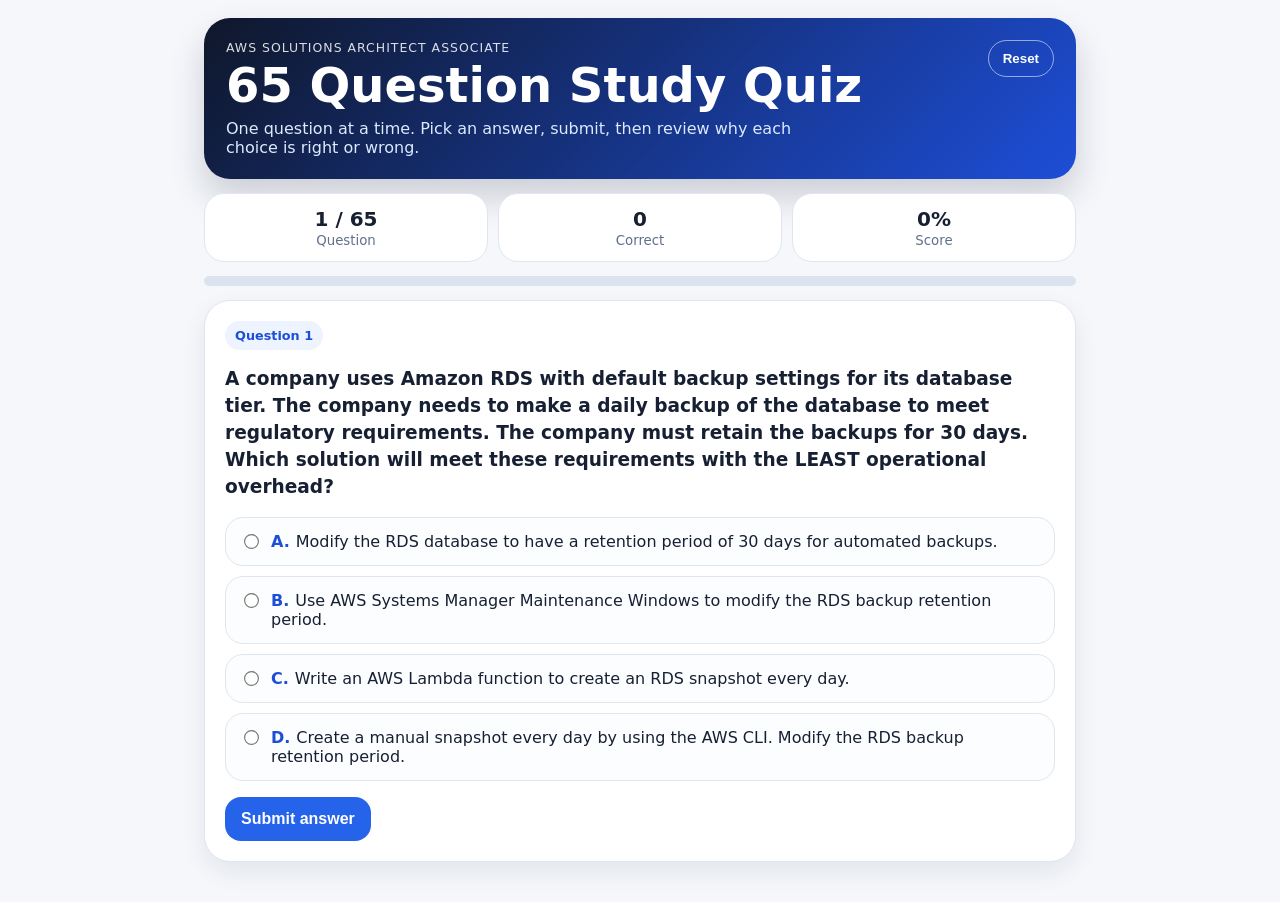
==== commit 8d9f4508: "Add files via upload" ====
--- a/index.html
+++ b/index.html
@@ -1,598 +1,47 @@
-<!DOCTYPE html>
+<!doctype html>
 <html lang="en">
 <head>
-<meta charset="UTF-8">
-<meta name="viewport" content="width=device-width, initial-scale=1.0, maximum-scale=1.0">
-<title>AWS SAA-C03 Study App</title>
-<style>
-:root{--orange:#FF9900;--dark:#232F3E;--blue:#1A73E8;--bg:#0d1117;--surface:#161b22;--surface2:#21262d;--border:#30363d;--text:#e6edf3;--muted:#8b949e;--green:#3fb950;--red:#f85149;--yellow:#e3b341;--radius:12px}
-*{box-sizing:border-box;margin:0;padding:0;-webkit-tap-highlight-color:transparent}
-body{font-family:'Segoe UI',system-ui,sans-serif;background:var(--bg);color:var(--text);min-height:100vh;overflow-x:hidden}
-
-.nav{background:var(--dark);border-bottom:2px solid var(--orange);padding:0 16px;display:flex;align-items:center;justify-content:space-between;height:56px;position:sticky;top:0;z-index:100}
-.nav-logo{display:flex;align-items:center;gap:8px;font-weight:700;font-size:15px}
-.badge{background:var(--orange);color:#000;padding:2px 7px;border-radius:5px;font-size:10px;font-weight:800;letter-spacing:.5px}
-.nav-tabs{display:flex;gap:3px}
-.nav-tab{background:none;border:none;color:var(--muted);padding:7px 13px;border-radius:8px;cursor:pointer;font-size:13px;font-weight:500;transition:all .2s;white-space:nowrap}
-.nav-tab.active{background:var(--orange);color:#000;font-weight:700}
-.nav-tab:hover:not(.active){background:var(--surface2);color:var(--text)}
-
-.view{display:none;padding:16px;max-width:800px;margin:0 auto}
-.view.active{display:block}
-
-/* HOME */
-.hero{background:linear-gradient(135deg,var(--dark),#1a2a3a);border:1px solid var(--border);border-top:3px solid var(--orange);border-radius:var(--radius);padding:24px;margin-bottom:18px;text-align:center}
-.hero h1{font-size:21px;margin-bottom:5px}
-.hero p{color:var(--muted);font-size:13px}
-.stats{display:grid;grid-template-columns:repeat(3,1fr);gap:10px;margin-bottom:18px}
-.stat{background:var(--surface);border:1px solid var(--border);border-radius:var(--radius);padding:14px;text-align:center}
-.stat-n{font-size:26px;font-weight:800;color:var(--orange)}
-.stat-l{font-size:11px;color:var(--muted);margin-top:3px;text-transform:uppercase;letter-spacing:.5px}
-.home-btns{display:flex;flex-direction:column;gap:10px}
-.btn-big{background:var(--surface);border:1px solid var(--border);border-radius:var(--radius);padding:16px 18px;cursor:pointer;text-align:left;display:flex;align-items:center;gap:12px;transition:all .2s;width:100%;color:var(--text)}
-.btn-big:hover{border-color:var(--orange);background:var(--surface2)}
-.btn-big .icon{font-size:26px;flex-shrink:0}
-.btn-big .lbl{font-size:14px;font-weight:600;margin-bottom:2px}
-.btn-big .sub{font-size:12px;color:var(--muted)}
-.btn-big .arr{margin-left:auto;color:var(--orange);font-size:18px}
-.prog-wrap{background:var(--surface2);border-radius:3px;height:5px;margin-top:7px;overflow:hidden}
-.prog-bar{height:100%;background:var(--orange);border-radius:3px;transition:width .5s}
-
-/* FLASHCARDS */
-.fc-tabs{display:flex;gap:8px;margin-bottom:12px}
-.fc-tab{flex:1;padding:10px 8px;border-radius:10px;border:2px solid var(--border);background:var(--surface);color:var(--muted);cursor:pointer;font-size:13px;font-weight:600;text-align:center;transition:all .2s;line-height:1.3}
-.fc-tab small{display:block;font-size:11px;color:var(--muted);font-weight:400;margin-top:2px}
-.fc-tab.active{border-color:var(--orange);color:var(--orange);background:rgba(255,153,0,.07)}
-.fc-tab.active small{color:rgba(255,153,0,.7)}
-
-.fc-top{display:flex;align-items:center;justify-content:space-between;margin-bottom:10px;gap:8px;flex-wrap:wrap}
-.fc-count{font-size:13px;color:var(--muted)}
-.fc-top-btns{display:flex;gap:6px}
-.sm-btn{background:var(--surface2);border:1px solid var(--border);color:var(--text);padding:7px 13px;border-radius:7px;cursor:pointer;font-size:13px;transition:all .2s}
-.sm-btn:hover{border-color:var(--orange)}
-
-.cat-filter{display:flex;gap:6px;margin-bottom:10px;overflow-x:auto;padding-bottom:4px;scrollbar-width:none}
-.cat-filter::-webkit-scrollbar{display:none}
-.cat-pill{background:var(--surface2);border:1px solid var(--border);color:var(--muted);padding:5px 11px;border-radius:20px;cursor:pointer;font-size:12px;white-space:nowrap;transition:all .2s;flex-shrink:0}
-.cat-pill.active{background:rgba(255,153,0,.12);border-color:var(--orange);color:var(--orange)}
-
-.fc-search{background:var(--surface2);border:1px solid var(--border);color:var(--text);padding:8px 13px;border-radius:8px;font-size:14px;width:100%;margin-bottom:10px;outline:none}
-.fc-search:focus{border-color:var(--orange)}
-
-.card-wrap{perspective:1000px;margin-bottom:14px;min-height:230px}
-.card{background:var(--surface);border:1px solid var(--border);border-radius:var(--radius);min-height:230px;cursor:pointer;transition:transform .5s cubic-bezier(.4,2,.6,1);transform-style:preserve-3d;position:relative;user-select:none}
-.card.flipped{transform:rotateY(180deg)}
-.card-face{backface-visibility:hidden;-webkit-backface-visibility:hidden;position:absolute;inset:0;display:flex;flex-direction:column;align-items:center;justify-content:center;padding:26px 22px;border-radius:var(--radius)}
-.card-back{transform:rotateY(180deg);background:var(--surface2)}
-.card-front{border-top:3px solid var(--green)}
-.card-back{border-top:3px solid var(--orange)}
-.card-hint{font-size:10px;color:var(--muted);text-transform:uppercase;letter-spacing:1px;margin-bottom:14px}
-.card-cat{font-size:11px;color:var(--orange);opacity:.7;margin-bottom:8px;font-weight:600;letter-spacing:.5px;text-transform:uppercase}
-.card-def{font-size:14px;line-height:1.65;text-align:center;color:var(--text)}
-.card-term{font-size:19px;font-weight:700;text-align:center;color:var(--orange)}
-
-.fc-nav{display:flex;gap:8px;justify-content:center;margin-bottom:4px}
-.fc-btn{background:var(--surface2);border:1px solid var(--border);color:var(--text);padding:10px 18px;border-radius:8px;cursor:pointer;font-size:14px;font-weight:500;transition:all .2s}
-.fc-btn:hover{border-color:var(--orange)}
-.fc-btn.primary{background:var(--orange);color:#000;border-color:var(--orange);font-weight:700}
-
-.fc-list{display:none}
-.fc-list.active{display:block}
-.fc-item{background:var(--surface);border:1px solid var(--border);border-radius:10px;padding:13px 15px;margin-bottom:8px;cursor:pointer;transition:border-color .2s}
-.fc-item:hover{border-color:var(--orange)}
-.fc-item-term{font-weight:600;font-size:13px;color:var(--orange);margin-bottom:2px}
-.fc-item-cat{font-size:10px;color:var(--muted);margin-bottom:4px;text-transform:uppercase;letter-spacing:.4px}
-.fc-item-def{font-size:12px;color:var(--muted);line-height:1.5}
-
-/* QUIZ */
-.q-header{background:var(--surface);border:1px solid var(--border);border-radius:var(--radius);padding:14px;margin-bottom:14px}
-.q-meta{display:flex;justify-content:space-between;align-items:center;margin-bottom:8px;font-size:12px;color:var(--muted)}
-.q-prog{background:var(--surface2);border-radius:3px;height:4px;overflow:hidden}
-.q-prog-fill{height:100%;background:linear-gradient(90deg,var(--orange),#ffcc44);border-radius:3px;transition:width .4s}
-.q-box{background:var(--surface);border:1px solid var(--border);border-radius:var(--radius);padding:18px;margin-bottom:12px}
-.q-label{font-size:11px;text-transform:uppercase;letter-spacing:1px;color:var(--orange);margin-bottom:8px;font-weight:700}
-.q-text{font-size:14px;line-height:1.65}
-.q-multi{font-size:12px;color:var(--yellow);margin-top:7px;font-weight:500}
-.opts{display:flex;flex-direction:column;gap:8px;margin-bottom:14px}
-.opt{background:var(--surface);border:2px solid var(--border);border-radius:9px;padding:12px 14px;cursor:pointer;text-align:left;font-size:13px;line-height:1.5;color:var(--text);transition:all .2s;display:flex;align-items:flex-start;gap:10px}
-.opt:hover:not([disabled]){border-color:var(--blue);background:var(--surface2)}
-.opt.sel{border-color:var(--blue);background:rgba(26,115,232,.1)}
-.opt.correct{border-color:var(--green);background:rgba(63,185,80,.1)}
-.opt.wrong{border-color:var(--red);background:rgba(248,81,73,.1)}
-.opt[disabled]{cursor:default}
-.opt-lt{min-width:24px;height:24px;border-radius:50%;background:var(--surface2);border:1px solid var(--border);display:flex;align-items:center;justify-content:center;font-size:11px;font-weight:700;flex-shrink:0;margin-top:1px}
-.opt.sel .opt-lt{background:var(--blue);border-color:var(--blue);color:#fff}
-.opt.correct .opt-lt{background:var(--green);border-color:var(--green);color:#fff}
-.opt.wrong .opt-lt{background:var(--red);border-color:var(--red);color:#fff}
-.exp{background:var(--surface2);border:1px solid var(--border);border-left:3px solid var(--orange);border-radius:var(--radius);padding:14px;font-size:13px;line-height:1.7;color:var(--text);margin-bottom:12px;display:none}
-.exp.show{display:block}
-.exp-title{font-weight:700;color:var(--orange);margin-bottom:6px;font-size:10px;text-transform:uppercase;letter-spacing:1px}
-.q-acts{display:flex;gap:8px;flex-wrap:wrap}
-.q-btn{padding:11px 20px;border-radius:8px;font-size:14px;font-weight:600;border:none;cursor:pointer;transition:all .2s;flex:1;min-width:110px}
-.q-btn.primary{background:var(--orange);color:#000}
-.q-btn.secondary{background:var(--surface2);border:1px solid var(--border);color:var(--text)}
-.q-btn:hover{opacity:.85}
-.q-btn:disabled{opacity:.4;cursor:default}
-.mode-row{display:flex;gap:7px;flex-wrap:wrap;margin-bottom:14px}
-.mode-btn{background:var(--surface2);border:1px solid var(--border);color:var(--muted);padding:8px 13px;border-radius:8px;cursor:pointer;font-size:13px;transition:all .2s}
-.mode-btn.active{background:var(--dark);border-color:var(--orange);color:var(--orange);font-weight:600}
-
-.res-card{background:var(--surface);border:1px solid var(--border);border-radius:var(--radius);padding:26px 22px;text-align:center;margin-bottom:14px}
-.res-score{font-size:54px;font-weight:900}
-.res-score.pass{color:var(--green)}
-.res-score.fail{color:var(--red)}
-.res-lbl{font-size:13px;color:var(--muted);margin-top:3px}
-.res-verdict{font-size:17px;font-weight:700;margin-top:10px}
-.res-grid{display:grid;grid-template-columns:repeat(3,1fr);gap:10px;margin-bottom:14px}
-.res-item{background:var(--surface);border:1px solid var(--border);border-radius:10px;padding:13px;text-align:center}
-.res-item .n{font-size:21px;font-weight:800}
-.res-item .l{font-size:11px;color:var(--muted);margin-top:2px}
-.rev-list{display:flex;flex-direction:column;gap:8px}
-.rev-item{background:var(--surface);border:1px solid var(--border);border-radius:10px;padding:13px;border-left:3px solid}
-.rev-item.ok{border-left-color:var(--green)}
-.rev-item.bad{border-left-color:var(--red)}
-.rev-q{font-size:12px;margin-bottom:6px}
-.rev-ans{font-size:11px;color:var(--muted)}
-.rev-ans .yr{color:var(--red)}
-.rev-ans .ri{color:var(--green)}
-
-.toast{position:fixed;bottom:22px;left:50%;transform:translateX(-50%);background:var(--dark);border:1px solid var(--orange);color:var(--text);padding:11px 18px;border-radius:9px;font-size:13px;font-weight:500;z-index:9999;transition:opacity .3s;pointer-events:none;white-space:nowrap}
-.toast.hidden{opacity:0}
-::-webkit-scrollbar{width:5px}
-::-webkit-scrollbar-track{background:var(--bg)}
-::-webkit-scrollbar-thumb{background:var(--border);border-radius:3px}
-</style>
+  <meta charset="utf-8" />
+  <meta name="viewport" content="width=device-width, initial-scale=1" />
+  <title>AWS SAA Study Quiz</title>
+  <link rel="stylesheet" href="style.css" />
 </head>
 <body>
+  <main class="app">
+    <section class="hero">
+      <div>
+        <p class="eyebrow">AWS Solutions Architect Associate</p>
+        <h1>65 Question Study Quiz</h1>
+        <p class="sub">One question at a time. Pick an answer, submit, then review why each choice is right or wrong.</p>
+      </div>
+      <button id="resetBtn" class="ghost">Reset</button>
+    </section>
 
-<nav class="nav">
-  <div class="nav-logo">☁️ <span>AWS SAA</span> <span class="badge">SAA-C03</span></div>
-  <div class="nav-tabs">
-    <button class="nav-tab active" onclick="showView('home')">Home</button>
-    <button class="nav-tab" onclick="showView('flashcards')">Cards</button>
-    <button class="nav-tab" onclick="showView('quiz')">Quiz</button>
-  </div>
-</nav>
+    <section class="stats" aria-label="quiz stats">
+      <div><span id="qCount">1 / 65</span><small>Question</small></div>
+      <div><span id="score">0</span><small>Correct</small></div>
+      <div><span id="percent">0%</span><small>Score</small></div>
+    </section>
 
-<div class="view active" id="view-home">
-  <div class="hero">
-    <h1>AWS Solutions Architect</h1>
-    <p>Associate Certification Study App · SAA-C03</p>
-  </div>
-  <div class="stats">
-    <div class="stat"><div class="stat-n">156</div><div class="stat-l">Questions</div></div>
-    <div class="stat"><div class="stat-n">183</div><div class="stat-l">Flash Cards</div></div>
-    <div class="stat"><div class="stat-n" id="stat-score">—</div><div class="stat-l">Best Score</div></div>
-  </div>
-  <div class="home-btns">
-    <button class="btn-big" onclick="startQuickQuiz()">
-      <span class="icon">🎯</span>
-      <div><div class="lbl">Quick Quiz (10 Qs)</div><div class="sub">Random questions, fast practice</div>
-        <div class="prog-wrap"><div class="prog-bar" id="home-prog" style="width:0%"></div></div></div>
-      <span class="arr">›</span>
-    </button>
-    <button class="btn-big" onclick="startFullQuiz()">
-      <span class="icon">📋</span>
-      <div><div class="lbl">Full Exam Mode (65 Qs)</div><div class="sub">Simulate the real SAA-C03 experience</div></div>
-      <span class="arr">›</span>
-    </button>
-    <button class="btn-big" onclick="startMissedQuiz()">
-      <span class="icon">🔁</span>
-      <div><div class="lbl">Review Missed Questions</div><div class="sub" id="missed-sub">No missed questions yet</div></div>
-      <span class="arr">›</span>
-    </button>
-    <button class="btn-big" onclick="showView('flashcards')">
-      <span class="icon">📚</span>
-      <div><div class="lbl">Service Flashcards</div><div class="sub">117 AWS services · 66 architecture concepts</div></div>
-      <span class="arr">›</span>
-    </button>
-  </div>
-</div>
+    <div class="progress"><div id="progressBar"></div></div>
 
-<div class="view" id="view-flashcards">
-  <div class="fc-tabs">
-    <button class="fc-tab active" id="tab-aws" onclick="switchSection('aws')">
-      ☁️ AWS Services <small>117 cards · from official exam guide</small>
-    </button>
-    <button class="fc-tab" id="tab-con" onclick="switchSection('concepts')">
-      🧠 Concepts &amp; Terms <small>66 cards · architecture &amp; design</small>
-    </button>
-  </div>
-  <div class="fc-top">
-    <span class="fc-count" id="fc-count">Card 1 of 117</span>
-    <div class="fc-top-btns">
-      <button class="sm-btn" id="browse-btn" onclick="toggleBrowse()">📋 Browse</button>
-      <button class="sm-btn" onclick="shuffleCards()">🔀 Shuffle</button>
-    </div>
-  </div>
-  <div class="cat-filter" id="cat-filter"></div>
-  <input class="fc-search" type="search" placeholder="🔍  Search cards..." oninput="filterCards(this.value)" id="fc-search">
+    <section class="card" id="quizCard">
+      <div class="questionTop">
+        <span id="questionBadge">Question 1</span>
+        <span id="multiBadge" class="multi hidden">Choose two</span>
+      </div>
+      <h2 id="questionText"></h2>
+      <form id="answerForm" class="answers"></form>
+      <div class="actions">
+        <button id="submitBtn" class="primary">Submit answer</button>
+        <button id="nextBtn" class="secondary hidden">Next question</button>
+      </div>
+    </section>
 
-  <div id="fc-card-view">
-    <div class="card-wrap">
-      <div class="card" id="flashcard" onclick="flipCard()">
-        <div class="card-face card-front">
-          <div class="card-hint">Read the definition — tap to reveal the service name</div>
-          <div class="card-cat" id="fc-cat"></div>
-          <div class="card-def" id="fc-def">Loading…</div>
-        </div>
-        <div class="card-face card-back">
-          <div class="card-hint">AWS Service / Concept</div>
-          <div class="card-term" id="fc-term"></div>
-        </div>
-      </div>
-    </div>
-    <div class="fc-nav">
-      <button class="fc-btn" onclick="prevCard()">← Prev</button>
-      <button class="fc-btn primary" onclick="flipCard()">Flip</button>
-      <button class="fc-btn" onclick="nextCard()">Next →</button>
-    </div>
-  </div>
+    <section id="feedback" class="feedback hidden"></section>
+  </main>
 
-  <div class="fc-list" id="fc-list-view">
-    <div id="fc-list-items"></div>
-  </div>
-</div>
-
-<div class="view" id="view-quiz">
-  <div id="quiz-setup">
-    <div class="q-box" style="margin-bottom:14px">
-      <div class="q-label">Configure Quiz</div>
-      <div style="font-size:15px;font-weight:600;margin-bottom:10px">How many questions?</div>
-      <div class="mode-row">
-        <button class="mode-btn active" onclick="setQCount(10,this)">10 Quick</button>
-        <button class="mode-btn" onclick="setQCount(25,this)">25 Medium</button>
-        <button class="mode-btn" onclick="setQCount(65,this)">65 Full Exam</button>
-        <button class="mode-btn" onclick="setQCount(999,this)">All 156</button>
-      </div>
-      <div style="font-size:13px;font-weight:600;margin:12px 0 8px">Mode:</div>
-      <div class="mode-row">
-        <button class="mode-btn active" onclick="setMode('study',this)">📖 Study (show explanations)</button>
-        <button class="mode-btn" onclick="setMode('exam',this)">🎓 Exam (no hints)</button>
-      </div>
-    </div>
-    <button class="q-btn primary" style="width:100%;padding:15px;font-size:15px" onclick="startConfiguredQuiz()">Start Quiz →</button>
-  </div>
-
-  <div id="quiz-active" style="display:none">
-    <div class="q-header">
-      <div class="q-meta"><span id="q-num-lbl">Q 1 of 10</span><span id="q-score-lbl">0/0</span></div>
-      <div class="q-prog"><div class="q-prog-fill" id="q-prog"></div></div>
-    </div>
-    <div class="q-box">
-      <div class="q-label">AWS SAA-C03</div>
-      <div class="q-text" id="q-text"></div>
-      <div class="q-multi" id="q-multi"></div>
-    </div>
-    <div class="opts" id="opts"></div>
-    <div class="exp" id="exp"><div class="exp-title">💡 Explanation</div><div id="exp-text"></div></div>
-    <div class="q-acts">
-      <button class="q-btn secondary" onclick="goSetup()">✕ Quit</button>
-      <button class="q-btn primary" id="btn-check" onclick="checkAnswer()">Check Answer</button>
-      <button class="q-btn primary" id="btn-next" onclick="nextQuestion()" style="display:none">Next →</button>
-    </div>
-  </div>
-
-  <div id="quiz-results" style="display:none">
-    <div class="res-card">
-      <div class="res-score" id="res-score"></div>
-      <div class="res-lbl">Correct Answers</div>
-      <div class="res-verdict" id="res-verdict"></div>
-    </div>
-    <div class="res-grid">
-      <div class="res-item"><div class="n" id="res-c" style="color:var(--green)">0</div><div class="l">Correct</div></div>
-      <div class="res-item"><div class="n" id="res-w" style="color:var(--red)">0</div><div class="l">Wrong</div></div>
-      <div class="res-item"><div class="n" id="res-t">0</div><div class="l">Total</div></div>
-    </div>
-    <div style="display:flex;gap:8px;margin-bottom:14px">
-      <button class="q-btn primary" onclick="restartQuiz()">Retry</button>
-      <button class="q-btn secondary" onclick="goSetup()">New Quiz</button>
-    </div>
-    <div style="font-size:12px;color:var(--muted);margin-bottom:8px;font-weight:600;text-transform:uppercase;letter-spacing:.5px">Review</div>
-    <div class="rev-list" id="rev-list"></div>
-  </div>
-</div>
-
-<div class="toast hidden" id="toast"></div>
-
-<script>
-const AWS_SERVICES=[{"term":"Amazon Athena","category":"Analytics","definition":"Serverless interactive query service that lets you analyze data directly in Amazon S3 using standard SQL. No infrastructure to manage; you pay only for the queries you run."},{"term":"AWS Data Exchange","category":"Analytics","definition":"Service that makes it easy to find, subscribe to, and use third-party data in the cloud. Providers publish data sets; subscribers access them via S3, Redshift, or API."},{"term":"Amazon Data Firehose","category":"Analytics","definition":"Fully managed service for reliably loading streaming data into data lakes, data stores, and analytics services. Can capture, transform, and deliver data to S3, Redshift, OpenSearch, and Splunk."},{"term":"Amazon EMR","category":"Analytics","definition":"Cloud-based big data platform for running large-scale distributed data processing jobs using frameworks like Apache Hadoop, Spark, Hive, and Presto on resizable clusters of EC2 instances."},{"term":"AWS Glue","category":"Analytics","definition":"Serverless data integration service for discovering, preparing, and combining data for analytics, ML, and application development. Includes a Data Catalog, ETL engine, and crawlers."},{"term":"Amazon Kinesis","category":"Analytics","definition":"Platform for collecting, processing, and analyzing real-time streaming data at any scale. Includes Kinesis Data Streams (custom processing), Data Firehose (load to destinations), and Video Streams."},{"term":"Amazon Kinesis Data Streams","category":"Analytics","definition":"Massively scalable and durable real-time data streaming service. Data is available in milliseconds for analytics, enabling you to build real-time dashboards, real-time anomaly detection, and dynamic pricing."},{"term":"AWS Lake Formation","category":"Analytics","definition":"Service that makes it easy to set up, secure, and manage a data lake. Automates steps to collect, cleanse, catalog, and secure your data for analytics and ML in Amazon S3."},{"term":"Amazon MSK","category":"Analytics","definition":"Fully managed service for Apache Kafka that makes it easy to build and run applications that use Kafka to process streaming data. Handles the operational overhead of managing Kafka clusters."},{"term":"Amazon OpenSearch Service","category":"Analytics","definition":"Managed service that makes it easy to deploy, operate, and scale OpenSearch clusters. Used for log analytics, real-time application monitoring, and full-text search."},{"term":"Amazon QuickSight","category":"Analytics","definition":"Cloud-native business intelligence service for creating and publishing interactive dashboards. Uses SPICE (Super-fast Parallel In-memory Calculation Engine) for fast visualizations at scale."},{"term":"Amazon Redshift","category":"Analytics","definition":"Fully managed, petabyte-scale cloud data warehouse. Uses columnar storage and parallel query execution to deliver fast query performance on structured and semi-structured data."},{"term":"Amazon AppFlow","category":"Application Integration","definition":"Fully managed integration service that enables you to securely transfer data between SaaS applications (like Salesforce, SAP) and AWS services such as S3 and Redshift in a few clicks."},{"term":"AWS AppSync","category":"Application Integration","definition":"Managed GraphQL service that simplifies building scalable APIs by handling real-time data synchronization and offline access for web and mobile apps. Connects to DynamoDB, Lambda, and HTTP sources."},{"term":"Amazon EventBridge","category":"Application Integration","definition":"Serverless event bus that connects application components together using events. Routes events from AWS services, SaaS apps, or custom applications to targets like Lambda, SQS, or Step Functions."},{"term":"Amazon MQ","category":"Application Integration","definition":"Managed message broker service for Apache ActiveMQ and RabbitMQ. Designed for migrating on-premises message brokers to the cloud without rewriting application code."},{"term":"Amazon SNS","category":"Application Integration","definition":"Fully managed pub/sub messaging service for application-to-application (A2A) and application-to-person (A2P) communication. Delivers messages to subscribers including SQS, Lambda, HTTP, email, and SMS."},{"term":"Amazon SQS","category":"Application Integration","definition":"Fully managed message queuing service that decouples and scales microservices, distributed systems, and serverless applications. Offers Standard (at-least-once, best-effort ordering) and FIFO (exactly-once, strict ordering) queues."},{"term":"AWS Step Functions","category":"Application Integration","definition":"Serverless orchestration service that lets you coordinate multiple AWS services into workflows as a series of steps. Visualizes and executes workflows using state machines defined in JSON."},{"term":"AWS Budgets","category":"Cost Management","definition":"Service that lets you set custom cost and usage budgets and receive alerts when your costs or usage exceed (or are forecasted to exceed) your budgeted amount."},{"term":"AWS Cost and Usage Report","category":"Cost Management","definition":"Most comprehensive set of AWS cost and usage data available. Reports are delivered to an S3 bucket and can be queried with Athena or loaded into Redshift for analysis."},{"term":"AWS Cost Explorer","category":"Cost Management","definition":"Tool for visualizing, understanding, and managing your AWS costs and usage over time. Provides pre-built reports, custom filtering, and forecasting up to 12 months into the future."},{"term":"Savings Plans","category":"Cost Management","definition":"Flexible pricing model that offers lower prices compared to On-Demand pricing in exchange for a commitment to a consistent usage amount (measured in $/hour) for 1 or 3 years. Applies to EC2, Lambda, and Fargate."},{"term":"AWS Batch","category":"Compute","definition":"Fully managed service for running batch computing jobs at any scale. Dynamically provisions the optimal quantity and type of compute resources based on the volume and requirements of submitted batch jobs."},{"term":"Amazon EC2","category":"Compute","definition":"Web service providing resizable compute capacity in the cloud as virtual servers (instances). Supports hundreds of instance types optimized for different use cases: general purpose, compute, memory, storage, and GPU."},{"term":"Amazon EC2 Auto Scaling","category":"Compute","definition":"Automatically adds or removes EC2 instances according to conditions you define, maintaining performance and minimizing costs. Supports target tracking, step, and scheduled scaling policies."},{"term":"AWS Elastic Beanstalk","category":"Compute","definition":"Easiest way to deploy and scale web applications and services. Upload your code and Elastic Beanstalk automatically handles deployment, capacity provisioning, load balancing, and health monitoring."},{"term":"AWS Outposts","category":"Compute","definition":"Fully managed service that extends AWS infrastructure, services, APIs, and tools to on-premises facilities. Lets you run workloads on-premises using the same AWS APIs and tools you use in the cloud."},{"term":"AWS Serverless Application Repository","category":"Compute","definition":"Managed repository for serverless applications. Enables teams, organizations, and individual developers to store and share reusable applications, and deploy them with the AWS SAM CLI."},{"term":"VMware Cloud on AWS","category":"Compute","definition":"Jointly engineered service that runs VMware's compute, storage, and network virtualization platforms on AWS infrastructure. Allows VMware-based workloads to run natively on AWS."},{"term":"AWS Wavelength","category":"Compute","definition":"Infrastructure offering that embeds AWS compute and storage within telecommunications providers' 5G networks. Delivers ultra-low latency applications to mobile and connected devices."},{"term":"Amazon ECR","category":"Containers","definition":"Fully managed container image registry that makes it easy to store, manage, share, and deploy container images and artifacts. Integrates with ECS, EKS, and AWS Lambda."},{"term":"Amazon ECS","category":"Containers","definition":"Fully managed container orchestration service that makes it easy to deploy, manage, and scale containerized applications. Integrates with Fargate (serverless) or EC2 launch types."},{"term":"Amazon EKS","category":"Containers","definition":"Fully managed Kubernetes service that runs and scales the Kubernetes control plane across multiple Availability Zones. Automatically detects and replaces unhealthy control plane nodes."},{"term":"AWS Fargate","category":"Containers","definition":"Serverless compute engine for containers that works with both ECS and EKS. Removes the need to provision and manage servers \u2014 you specify resources, and Fargate launches and manages them."},{"term":"Amazon Aurora","category":"Database","definition":"MySQL and PostgreSQL-compatible relational database built for the cloud. Delivers up to 5x the throughput of MySQL and 3x the throughput of PostgreSQL. Storage automatically grows in 10 GB increments up to 128 TB."},{"term":"Amazon Aurora Serverless","category":"Database","definition":"On-demand, auto-scaling configuration for Aurora. Automatically starts up, shuts down, and scales capacity up or down based on application needs. Ideal for infrequent, intermittent, or unpredictable workloads."},{"term":"Amazon DocumentDB","category":"Database","definition":"Fully managed document database service that supports MongoDB workloads. Stores, queries, and indexes JSON-formatted data. Decouples storage and compute and replicates data six ways across three Availability Zones."},{"term":"Amazon DynamoDB","category":"Database","definition":"Fully managed serverless NoSQL key-value and document database. Delivers single-digit millisecond performance at any scale. Supports global tables for multi-Region, active-active replication."},{"term":"Amazon ElastiCache","category":"Database","definition":"Fully managed in-memory caching service supporting Redis and Memcached. Improves application performance by caching frequently accessed data in-memory rather than reading from slower disk-based databases."},{"term":"Amazon Keyspaces","category":"Database","definition":"Scalable, highly available, and managed Apache Cassandra-compatible database service. Run Cassandra workloads on AWS without managing servers using CQL (Cassandra Query Language)."},{"term":"Amazon Neptune","category":"Database","definition":"Fully managed graph database service that supports the property graph model (Gremlin) and the RDF model (SPARQL). Optimized for storing billions of relationships and querying them with millisecond latency."},{"term":"Amazon RDS","category":"Database","definition":"Managed relational database service that automates time-consuming administration tasks. Supports Amazon Aurora, MySQL, PostgreSQL, MariaDB, Oracle, and Microsoft SQL Server engines."},{"term":"Amazon RDS Proxy","category":"Database","definition":"Fully managed, highly available database proxy that sits between applications and RDS. Pools and shares database connections to improve scalability and resilience, especially for Lambda functions."},{"term":"AWS X-Ray","category":"Developer Tools","definition":"Distributed tracing service that helps developers analyze and debug production, distributed applications. Provides an end-to-end view of requests as they travel through your application and shows a map of the underlying components."},{"term":"AWS Amplify","category":"Front-End Web & Mobile","definition":"Set of purpose-built tools and features that enables frontend web and mobile developers to quickly and easily build full-stack applications on AWS. Includes hosting, authentication, and API creation."},{"term":"Amazon API Gateway","category":"Front-End Web & Mobile","definition":"Fully managed service for creating, publishing, maintaining, monitoring, and securing REST, HTTP, and WebSocket APIs. Acts as the 'front door' for backend services like Lambda, EC2, or any web application."},{"term":"AWS Device Farm","category":"Front-End Web & Mobile","definition":"Application testing service that lets you test and interact with Android, iOS, and web apps on real, physical phones and tablets hosted by AWS without managing device infrastructure."},{"term":"Amazon Comprehend","category":"Machine Learning","definition":"Natural language processing (NLP) service that uses ML to find insights and relationships in text. Identifies language, key phrases, places, people, brands, sentiment, and topics."},{"term":"Amazon Kendra","category":"Machine Learning","definition":"Intelligent enterprise search service powered by ML. Enables users to search across data stores using natural language, returning highly accurate answers rather than a list of links."},{"term":"Amazon Lex","category":"Machine Learning","definition":"Service for building conversational interfaces into any application using voice and text. Powers Amazon Alexa with automatic speech recognition (ASR) and natural language understanding (NLU)."},{"term":"Amazon Polly","category":"Machine Learning","definition":"Service that turns text into lifelike speech. Supports dozens of voices and languages, enabling you to create applications that talk and build entirely new categories of speech-enabled products."},{"term":"Amazon Rekognition","category":"Machine Learning","definition":"Service that adds image and video analysis to your applications. Identifies objects, people, text, scenes, activities, and detects inappropriate content. Also supports facial analysis and celebrity recognition."},{"term":"Amazon SageMaker","category":"Machine Learning","definition":"Fully managed ML platform to build, train, and deploy machine learning models at scale. Provides every developer and data scientist with the tools to use ML without needing to set up infrastructure."},{"term":"Amazon Textract","category":"Machine Learning","definition":"ML service that automatically extracts text and data from scanned documents. Goes beyond OCR to identify, understand, and extract data from forms and tables."},{"term":"Amazon Transcribe","category":"Machine Learning","definition":"Automatic speech recognition (ASR) service that makes it easy to add speech-to-text capability to applications. Supports multiple languages and custom vocabulary."},{"term":"Amazon Translate","category":"Machine Learning","definition":"Neural machine translation service that delivers fast, high-quality, affordable, and customizable language translation. Supports batch translation and real-time translation."},{"term":"AWS Auto Scaling","category":"Management & Governance","definition":"Service that monitors your applications and automatically adjusts capacity to maintain steady, predictable performance at the lowest possible cost. Works with EC2, ECS, DynamoDB, and Aurora."},{"term":"AWS CloudFormation","category":"Management & Governance","definition":"Infrastructure as Code (IaC) service that lets you model, provision, and manage AWS and third-party resources by declaring them in a template (JSON or YAML). Enables repeatable, automated infrastructure deployment."},{"term":"AWS CloudTrail","category":"Management & Governance","definition":"Service that enables governance, compliance, and operational and risk auditing of your AWS account. Records API calls and account activity as events stored in S3 for analysis."},{"term":"Amazon CloudWatch","category":"Management & Governance","definition":"Monitoring and observability service for AWS resources and applications. Collects metrics, logs, and traces. Supports alarms, dashboards, and automated actions in response to operational changes."},{"term":"AWS Compute Optimizer","category":"Management & Governance","definition":"Service that recommends optimal AWS compute resources for your workloads to reduce costs and improve performance. Analyzes CloudWatch metrics to identify over- and under-provisioned EC2, Lambda, and ECS resources."},{"term":"AWS Config","category":"Management & Governance","definition":"Service that records and evaluates configurations of your AWS resources over time. Provides a detailed view of configuration changes and assesses compliance against desired configurations using Config rules."},{"term":"AWS Control Tower","category":"Management & Governance","definition":"Service for setting up and governing a secure, compliant multi-account AWS environment (a landing zone). Automates the setup of baseline accounts, guardrails, and audit logging using Organizations and Service Control Policies."},{"term":"AWS Health Dashboard","category":"Management & Governance","definition":"Provides personalized information about AWS service health events that may affect your AWS resources. Sends proactive notifications when AWS is experiencing issues affecting your specific resources."},{"term":"AWS License Manager","category":"Management & Governance","definition":"Service that makes it easier to manage your software licenses from vendors like Microsoft, SAP, Oracle, and IBM. Helps you track license usage and enforce licensing rules to prevent overages."},{"term":"AWS Organizations","category":"Management & Governance","definition":"Account management service that lets you consolidate multiple AWS accounts into an organization. Provides centralized billing, hierarchical grouping (OUs), and Service Control Policies (SCPs) to manage permissions across accounts."},{"term":"AWS Service Catalog","category":"Management & Governance","definition":"Service that allows organizations to create and manage catalogs of IT services approved for use on AWS. Helps achieve consistent governance and compliance requirements while enabling users to quickly deploy approved IT services."},{"term":"AWS Systems Manager","category":"Management & Governance","definition":"Unified interface for viewing operational data from multiple AWS services and automating operational tasks. Includes Session Manager (secure shell access), Patch Manager, Parameter Store, and Automation runbooks."},{"term":"AWS Trusted Advisor","category":"Management & Governance","definition":"Online tool providing real-time guidance to help you provision your AWS resources following AWS best practices. Checks across five categories: cost optimization, performance, security, fault tolerance, and service limits."},{"term":"AWS Well-Architected Tool","category":"Management & Governance","definition":"Service for reviewing your architecture against the six pillars of the AWS Well-Architected Framework: Operational Excellence, Security, Reliability, Performance Efficiency, Cost Optimization, and Sustainability."},{"term":"Amazon Elastic Transcoder","category":"Media Services","definition":"Highly scalable and cost-effective media transcoding service in the cloud. Converts (transcodes) media files from their source format into formats required by consumer playback devices."},{"term":"Amazon Kinesis Video Streams","category":"Media Services","definition":"Fully managed service for securely streaming video from connected devices to AWS for analytics, ML, and playback. Automatically handles the infrastructure to ingest streaming video at scale."},{"term":"AWS Application Migration Service","category":"Migration & Transfer","definition":"Primary migration service recommended for lift-and-shift migrations to AWS. Minimizes time-intensive, error-prone manual processes by automatically converting your source servers to run natively on AWS."},{"term":"AWS DataSync","category":"Migration & Transfer","definition":"Online data transfer service that simplifies, automates, and accelerates moving data between on-premises storage and AWS storage services (S3, EFS, FSx). Transfers data up to 10x faster than open-source tools."},{"term":"AWS DMS","category":"Migration & Transfer","definition":"Database Migration Service that helps you migrate databases to AWS quickly and securely. The source database remains fully operational during migration. Supports homogeneous and heterogeneous migrations."},{"term":"AWS Snow Family","category":"Migration & Transfer","definition":"Collection of physical edge computing and data transfer devices (Snowcone, Snowball, Snowmobile) for migrating large amounts of data into AWS when network transfer is impractical due to bandwidth, cost, or time constraints."},{"term":"AWS Transfer Family","category":"Migration & Transfer","definition":"Fully managed file transfer service that supports SFTP, FTPS, FTP, and AS2 protocols. Enables you to transfer files directly into and out of Amazon S3 or Amazon EFS without changing existing client workflows."},{"term":"AWS Client VPN","category":"Networking & Content Delivery","definition":"Managed client-based VPN service that enables your users to securely access AWS resources and your on-premises network from any location using an OpenVPN-based client."},{"term":"Amazon CloudFront","category":"Networking & Content Delivery","definition":"Fast content delivery network (CDN) that securely delivers data, videos, applications, and APIs to customers globally with low latency. Uses a global network of edge locations to cache content close to end users."},{"term":"AWS Direct Connect","category":"Networking & Content Delivery","definition":"Cloud service that establishes a dedicated private network connection from your on-premises data center to AWS. Provides more consistent network performance, higher bandwidth, and lower latency than internet-based connections."},{"term":"Elastic Load Balancing (ELB)","category":"Networking & Content Delivery","definition":"Automatically distributes incoming application traffic across multiple targets (EC2 instances, containers, IP addresses, Lambda functions). Offers ALB (Layer 7, HTTP/S), NLB (Layer 4, TCP/UDP), and GWLB (Layer 3 with inline inspection)."},{"term":"AWS Global Accelerator","category":"Networking & Content Delivery","definition":"Networking service that improves availability and performance of applications by routing traffic through AWS's global network instead of the public internet. Provides static anycast IP addresses as a fixed entry point to your application."},{"term":"AWS PrivateLink","category":"Networking & Content Delivery","definition":"Technology that provides private connectivity between VPCs and services hosted on AWS or on-premises without exposing traffic to the public internet. Enables you to access services as if they were in your own VPC."},{"term":"Amazon Route 53","category":"Networking & Content Delivery","definition":"Highly available and scalable cloud DNS service. Routes end users to internet applications by translating domain names into IP addresses. Supports routing policies: simple, weighted, latency, geolocation, geoproximity, failover, and multivalue."},{"term":"AWS Site-to-Site VPN","category":"Networking & Content Delivery","definition":"Creates encrypted IPsec tunnels between your on-premises network and your Amazon VPC over the public internet. Uses a virtual private gateway on the AWS side and a customer gateway on the on-premises side."},{"term":"AWS Transit Gateway","category":"Networking & Content Delivery","definition":"Network transit hub that connects VPCs and on-premises networks through a central hub. Simplifies network architecture by eliminating complex peering relationships with a hub-and-spoke model."},{"term":"Amazon VPC","category":"Networking & Content Delivery","definition":"Logically isolated section of the AWS Cloud where you launch AWS resources in a virtual network that you define. You have complete control over IP addressing, subnets, route tables, network gateways, and security settings."},{"term":"AWS Artifact","category":"Security, Identity & Compliance","definition":"Self-service portal for on-demand access to AWS compliance reports and agreements. Provides access to security and compliance documentation such as SOC reports, ISO certifications, and PCI DSS."},{"term":"AWS Audit Manager","category":"Security, Identity & Compliance","definition":"Service that helps you continuously audit your AWS usage to simplify risk assessment and compliance with regulations and industry standards such as GDPR, HIPAA, and PCI DSS."},{"term":"AWS Certificate Manager (ACM)","category":"Security, Identity & Compliance","definition":"Service for provisioning, managing, and deploying public and private SSL/TLS certificates for use with AWS services (ALB, CloudFront, API Gateway). Public certificates are free and auto-renewed."},{"term":"AWS CloudHSM","category":"Security, Identity & Compliance","definition":"Cloud-based hardware security module (HSM) that lets you generate and use your own encryption keys on FIPS 140-2 Level 3 validated hardware. You maintain exclusive control of your keys \u2014 AWS has no access."},{"term":"Amazon Cognito","category":"Security, Identity & Compliance","definition":"User identity and access management service for web and mobile apps. Provides user pools (authentication \u2014 sign-up, sign-in) and identity pools (authorization \u2014 temporary AWS credentials for accessing AWS services)."},{"term":"Amazon Detective","category":"Security, Identity & Compliance","definition":"Security service that uses ML and graph theory to help you analyze, investigate, and identify the root cause of potential security issues. Automatically ingests data from CloudTrail, VPC Flow Logs, and GuardDuty findings."},{"term":"AWS Directory Service","category":"Security, Identity & Compliance","definition":"Service for connecting AWS resources with existing on-premises Microsoft Active Directory or setting up a new standalone directory in the AWS Cloud. Supports Managed Microsoft AD, AD Connector, and Simple AD."},{"term":"AWS Firewall Manager","category":"Security, Identity & Compliance","definition":"Security management service that lets you centrally configure and manage firewall rules across accounts and applications in AWS Organizations. Simplifies administration of AWS WAF, Shield Advanced, and Security Groups."},{"term":"Amazon GuardDuty","category":"Security, Identity & Compliance","definition":"Intelligent threat detection service that continuously monitors your AWS accounts and workloads for malicious activity. Analyzes CloudTrail events, VPC Flow Logs, and DNS logs using ML and threat intelligence."},{"term":"AWS IAM","category":"Security, Identity & Compliance","definition":"Web service that helps you securely control access to AWS resources. Manages authentication (who is signed in) and authorization (what permissions they have) using users, groups, roles, and policies."},{"term":"AWS IAM Identity Center","category":"Security, Identity & Compliance","definition":"Successor to AWS Single Sign-On (SSO). Centrally manages SSO access to multiple AWS accounts and business applications. Integrates with external identity providers like Active Directory and Okta."},{"term":"Amazon Inspector","category":"Security, Identity & Compliance","definition":"Automated vulnerability management service that continually scans EC2 instances, container images in ECR, and Lambda functions for software vulnerabilities and unintended network exposure."},{"term":"AWS KMS","category":"Security, Identity & Compliance","definition":"Managed service for creating and controlling encryption keys. Integrates with most AWS services (S3, EBS, RDS, etc.) to encrypt data at rest. Supports customer managed keys (CMKs) with automatic annual rotation."},{"term":"Amazon Macie","category":"Security, Identity & Compliance","definition":"Data security service that uses ML to automatically discover, classify, and protect sensitive data in Amazon S3. Identifies personally identifiable information (PII) and provides findings via Security Hub and EventBridge."},{"term":"AWS Network Firewall","category":"Security, Identity & Compliance","definition":"Managed stateful network firewall and IDS/IPS service for your VPC. Lets you define fine-grained firewall rules to filter traffic at the network layer with deep packet inspection."},{"term":"AWS Resource Access Manager (RAM)","category":"Security, Identity & Compliance","definition":"Service for securely sharing your AWS resources across AWS accounts within your organization or with specific accounts. Eliminates the need to create duplicate resources in every account."},{"term":"AWS Secrets Manager","category":"Security, Identity & Compliance","definition":"Service for protecting secrets needed to access applications, services, and IT resources. Enables automatic rotation of database credentials, API keys, and other secrets without disrupting applications."},{"term":"AWS Security Hub","category":"Security, Identity & Compliance","definition":"Cloud security posture management (CSPM) service that gives you a comprehensive view of security alerts and compliance status across AWS accounts. Aggregates findings from GuardDuty, Inspector, Macie, and third-party tools."},{"term":"AWS Shield","category":"Security, Identity & Compliance","definition":"Managed DDoS protection service. Shield Standard (free) protects all AWS customers from common Layer 3/4 attacks. Shield Advanced (paid) provides enhanced detection, 24/7 DDoS response team, and cost protection."},{"term":"AWS WAF","category":"Security, Identity & Compliance","definition":"Web application firewall that protects web applications from common exploits (SQL injection, XSS) that could compromise availability or security. Deploy on CloudFront, ALB, API Gateway, or AppSync."},{"term":"AWS Lambda","category":"Serverless","definition":"Serverless compute service that runs your code in response to events and automatically manages the underlying compute resources. Pay only for compute time consumed \u2014 no charge when code is not running."},{"term":"Amazon SES","category":"Serverless","definition":"Cost-effective, flexible, and scalable email service. Enables developers to send transactional email, marketing messages, or any other type of high-quality content to their customers."},{"term":"AWS Backup","category":"Storage","definition":"Centralized, fully managed backup service that automates backup of data across AWS services (EBS, RDS, DynamoDB, EFS, FSx, S3, etc.). Provides backup policies, scheduling, and retention management from a single console."},{"term":"Amazon EBS","category":"Storage","definition":"High-performance block storage service designed for use with Amazon EC2. Provides persistent storage volumes that persist independently from a running instance. Offers SSD (gp3, io2) and HDD (st1, sc1) volume types."},{"term":"Amazon EFS","category":"Storage","definition":"Fully managed, serverless elastic file system for use with AWS and on-premises resources. Automatically grows and shrinks as files are added/removed. Supports NFS protocol; accessible from multiple EC2 instances simultaneously."},{"term":"Amazon FSx","category":"Storage","definition":"Fully managed file systems for specific use cases. Variants include FSx for Windows File Server (SMB/NTFS), FSx for Lustre (HPC/ML), FSx for NetApp ONTAP, and FSx for OpenZFS."},{"term":"Amazon S3","category":"Storage","definition":"Object storage service offering industry-leading scalability, data availability, security, and performance. Stores objects in buckets with 11 nines (99.999999999%) of durability. Supports storage classes, lifecycle policies, versioning, and replication."},{"term":"Amazon S3 Glacier","category":"Storage","definition":"Low-cost storage classes within Amazon S3 for data archiving and long-term backup. Offers Glacier Instant Retrieval (milliseconds), Flexible Retrieval (minutes to hours), and Deep Archive (within 12 hours) \u2014 the lowest-cost option."},{"term":"AWS Storage Gateway","category":"Storage","definition":"Hybrid cloud storage service that provides on-premises access to virtually unlimited cloud storage. Variants: S3 File Gateway (NFS/SMB to S3), Volume Gateway (iSCSI block storage), and Tape Gateway (virtual tape library)."}];
-const CONCEPTS=[{"term":"VPC (Virtual Private Cloud)","category":"Networking","definition":"Logically isolated virtual network in AWS where you define your own IP ranges, subnets, route tables, and gateways. Resources inside a VPC cannot communicate outside it unless explicitly allowed."},{"term":"Public Subnet","category":"Networking","definition":"A subnet whose route table contains a route to an Internet Gateway (0.0.0.0/0 \u2192 IGW). Resources in a public subnet can have public IP addresses and communicate directly with the internet."},{"term":"Private Subnet","category":"Networking","definition":"A subnet with no direct route to the internet. Resources here are not reachable from the internet. Outbound internet access (e.g., for patches) is routed through a NAT Gateway in a public subnet."},{"term":"Internet Gateway (IGW)","category":"Networking","definition":"Horizontally scaled, redundant, and highly available VPC component that allows communication between instances in your VPC and the internet. It performs NAT for instances with public IP addresses."},{"term":"NAT Gateway","category":"Networking","definition":"Managed AWS service placed in a public subnet that enables instances in private subnets to initiate outbound connections to the internet while blocking inbound connections from the internet. Billed per hour and per GB processed."},{"term":"Security Group","category":"Networking","definition":"Stateful virtual firewall that controls inbound and outbound traffic at the instance level. Rules are allow-only (no deny rules). Return traffic is automatically allowed regardless of outbound rules."},{"term":"Network ACL (NACL)","category":"Networking","definition":"Stateless firewall that controls traffic at the subnet level. Rules are evaluated in order by rule number; supports both allow and deny rules. Because it is stateless, return traffic must be explicitly allowed."},{"term":"Route Table","category":"Networking","definition":"Set of rules (routes) that determine where network traffic from your subnets or gateway is directed. Every subnet must be associated with a route table. The most specific route wins."},{"term":"VPC Peering","category":"Networking","definition":"Networking connection between two VPCs that enables routing traffic between them using private IPv4 or IPv6 addresses. Not transitive \u2014 if A peers with B and B peers with C, A cannot reach C through B."},{"term":"AWS PrivateLink / VPC Endpoint","category":"Networking","definition":"Enables private connectivity from your VPC to AWS services without traversing the public internet. Interface endpoints use ENIs; gateway endpoints (for S3 and DynamoDB) use route table entries."},{"term":"AWS Transit Gateway","category":"Networking","definition":"Regional network transit hub that connects VPCs and on-premises networks through a central hub using a hub-and-spoke model. Supports transitive routing \u2014 eliminating complex VPC peering meshes."},{"term":"Bastion Host (Jump Box)","category":"Networking","definition":"EC2 instance placed in a public subnet used as a secure entry point for SSH/RDP access to instances in private subnets. Security group should allow inbound only from known IP ranges."},{"term":"Elastic IP Address","category":"Networking","definition":"Static public IPv4 address associated with your AWS account. Can be re-mapped to any instance in your account, allowing you to mask instance or software failures by quickly remapping the address."},{"term":"VPC Flow Logs","category":"Networking","definition":"Feature that captures information about the IP traffic going to and from network interfaces in your VPC. Data is published to CloudWatch Logs or S3 and is useful for security analysis and troubleshooting."},{"term":"Direct Connect Gateway","category":"Networking","definition":"Globally available resource that connects your Direct Connect connection to VPCs in any AWS Region (except China) using a private virtual interface. Enables one connection to reach multiple VPCs."},{"term":"Virtual Private Gateway (VGW)","category":"Networking","definition":"The AWS-side endpoint of a Site-to-Site VPN or Direct Connect connection. Attached to a VPC, it enables communication with your on-premises network. Required to terminate IPsec VPN tunnels."},{"term":"EC2 Instance Types","category":"Compute Concepts","definition":"Families: General Purpose (M, T), Compute Optimized (C), Memory Optimized (R, X, U), Storage Optimized (I, D, H), Accelerated Computing (P, G, Inf). Choose based on CPU, memory, storage, and network needs."},{"term":"EC2 Purchasing Options","category":"Compute Concepts","definition":"On-Demand (pay per second, no commitment), Reserved Instances (1 or 3 year commitment, up to 72% discount), Spot Instances (spare capacity, up to 90% discount, can be interrupted), Savings Plans (flexible commitment-based discount)."},{"term":"EC2 Spot Instances","category":"Compute Concepts","definition":"Spare EC2 capacity available at up to 90% discount vs On-Demand. Can be interrupted with a 2-minute warning. Best for fault-tolerant, flexible workloads like batch processing, data analysis, and stateless services."},{"term":"EC2 Reserved Instances","category":"Compute Concepts","definition":"Commitment to use a specific instance type in a specific Region for 1 or 3 years in exchange for up to 72% discount vs On-Demand. Can be Standard (less flexible) or Convertible (can change instance attributes)."},{"term":"Auto Scaling Group (ASG)","category":"Compute Concepts","definition":"Collection of EC2 instances managed as a logical unit for automatic scaling and health management. Defines minimum, desired, and maximum capacity. Integrates with ALB, NLB, and CloudWatch for dynamic scaling."},{"term":"Launch Template","category":"Compute Concepts","definition":"Versioned configuration template for EC2 instances that specifies AMI, instance type, key pair, security groups, and user data. Supports multiple instance types and purchasing options \u2014 required for some ASG features."},{"term":"AMI (Amazon Machine Image)","category":"Compute Concepts","definition":"Pre-configured template for launching EC2 instances that includes the OS, application server, and applications. Can be created from running instances and shared across AWS accounts or made public."},{"term":"Placement Groups","category":"Compute Concepts","definition":"Cluster (low-latency, same AZ), Spread (max 7 instances per AZ, distinct hardware), Partition (groups of instances on separate racks \u2014 for Hadoop/Kafka/Cassandra). Choose based on fault tolerance vs. performance needs."},{"term":"S3 Storage Classes","category":"Storage Concepts","definition":"Standard (frequent access), Intelligent-Tiering (auto-moves between tiers), Standard-IA / One Zone-IA (infrequent access), Glacier Instant / Flexible / Deep Archive (archiving). Move between classes using lifecycle policies."},{"term":"S3 Versioning","category":"Storage Concepts","definition":"Feature that keeps multiple versions of an object in a bucket. Protects against accidental deletion and overwrites. Once enabled, can only be suspended (not disabled). Required for Cross-Region Replication."},{"term":"S3 Object Lock","category":"Storage Concepts","definition":"WORM (Write Once, Read Many) feature that prevents objects from being deleted or overwritten for a fixed retention period or indefinitely. Supports Compliance mode (no one can delete) and Governance mode (some users can override)."},{"term":"S3 Lifecycle Policies","category":"Storage Concepts","definition":"Rules that automatically transition objects between storage classes (e.g., Standard \u2192 IA after 30 days) or expire (delete) objects after a specified period. Reduces storage costs for aging data."},{"term":"S3 Replication","category":"Storage Concepts","definition":"Cross-Region Replication (CRR) copies objects to a bucket in a different Region for compliance and latency. Same-Region Replication (SRR) copies within the same Region for log aggregation or test environments. Requires versioning."},{"term":"S3 Transfer Acceleration","category":"Storage Concepts","definition":"Feature that speeds up uploads to S3 by routing data through CloudFront edge locations and AWS backbone network. Useful for large file uploads or uploads from geographically distant users."},{"term":"EBS Volume Types","category":"Storage Concepts","definition":"SSD: gp3 (general purpose, 3000\u201316000 IOPS), io2 Block Express (highest performance, up to 256,000 IOPS). HDD: st1 (throughput optimized for sequential big data), sc1 (cold HDD, lowest cost for infrequent access)."},{"term":"EBS Snapshots","category":"Storage Concepts","definition":"Point-in-time backups of EBS volumes stored in S3 (managed by AWS). Snapshots are incremental \u2014 only changed blocks are saved. Used to create new volumes, copy volumes across Regions, or share with other accounts."},{"term":"RDS Multi-AZ","category":"Database Concepts","definition":"High availability feature that maintains a synchronous standby replica in a different Availability Zone. Automatic failover to the standby in case of primary instance failure \u2014 typically within 1\u20132 minutes. Not used for read scaling."},{"term":"RDS Read Replicas","category":"Database Concepts","definition":"Asynchronous replicas of an RDS instance used to scale read-heavy workloads. Can be in the same AZ, different AZ, or different Region. Can be promoted to standalone DB instances. Up to 15 replicas for Aurora."},{"term":"Aurora Global Database","category":"Database Concepts","definition":"Spans multiple AWS Regions with one primary Region (read/write) and up to 5 secondary read-only Regions. Replication lag is typically under 1 second. Secondary Regions can be promoted to primary in under 1 minute for DR."},{"term":"DynamoDB Global Tables","category":"Database Concepts","definition":"Multi-Region, multi-active database table that automatically replicates data across selected Regions. Provides low-latency access for globally distributed applications with active-active replication."},{"term":"DynamoDB Streams","category":"Database Concepts","definition":"Ordered stream of item-level changes (inserts, updates, deletes) in a DynamoDB table. Data is stored for 24 hours. Commonly used to trigger Lambda functions for real-time event processing or cross-Region replication."},{"term":"ElastiCache Redis vs. Memcached","category":"Database Concepts","definition":"Redis: supports persistence, replication, pub/sub, Lua scripting, sorted sets, and Multi-AZ. Memcached: simpler, multi-threaded, no persistence, no replication. Choose Redis for most production caching; Memcached for simple, ephemeral cache."},{"term":"Availability Zone (AZ)","category":"Architecture","definition":"One or more discrete data centers with redundant power, networking, and connectivity within an AWS Region. Isolated from failures in other AZs but connected with low-latency links. Deploy across multiple AZs for high availability."},{"term":"AWS Region","category":"Architecture","definition":"Geographic area containing multiple Availability Zones (typically 3 or more). AWS Regions are fully independent \u2014 data does not replicate across Regions unless you explicitly configure it. Choose based on latency, compliance, and available services."},{"term":"Edge Location","category":"Architecture","definition":"Data center used by CloudFront and Route 53 to cache content and respond to DNS queries close to end users. There are over 400 edge locations globally \u2014 many more than AWS Regions."},{"term":"Disaster Recovery Strategies","category":"Architecture","definition":"Backup & Restore (cheapest, slowest RTO/RPO) \u2192 Pilot Light (minimal running resources, faster) \u2192 Warm Standby (scaled-down fully functional system) \u2192 Multi-Site Active/Active (fastest, most expensive). Choose based on RTO/RPO requirements."},{"term":"RTO and RPO","category":"Architecture","definition":"RTO (Recovery Time Objective): maximum acceptable downtime \u2014 how quickly you must restore service. RPO (Recovery Point Objective): maximum acceptable data loss \u2014 how old the recovered data can be. Drives DR strategy selection."},{"term":"High Availability (HA)","category":"Architecture","definition":"Design approach that minimizes downtime by eliminating single points of failure. Achieved through redundancy across multiple AZs, auto-scaling, load balancing, and automated failover. Targets 99.99%+ uptime."},{"term":"Fault Tolerance","category":"Architecture","definition":"System's ability to continue operating without interruption when one or more components fail. More stringent than HA \u2014 the system continues to function even during a failure, with zero downtime (not just fast recovery)."},{"term":"Loose Coupling","category":"Architecture","definition":"Design principle where components interact through well-defined interfaces (queues, APIs, events) and are not directly dependent on each other. Failures in one component don't cascade. Implemented with SQS, SNS, EventBridge, and API Gateway."},{"term":"Serverless Architecture","category":"Architecture","definition":"Design approach using managed services where you don't provision or manage servers. AWS handles scaling, patching, and availability. Key services: Lambda, DynamoDB, S3, API Gateway, Fargate, SQS, SNS, and Aurora Serverless."},{"term":"Well-Architected Framework Pillars","category":"Architecture","definition":"Six pillars: Operational Excellence (run and improve systems), Security (protect information), Reliability (recover from failures), Performance Efficiency (use resources efficiently), Cost Optimization (avoid waste), Sustainability (minimize environmental impact)."},{"term":"IAM Policy","category":"Security Concepts","definition":"JSON document that defines permissions. Specifies who (principal), what actions, on which resources, and under what conditions. Evaluated as: explicit deny > explicit allow > implicit deny. Identity-based vs. resource-based."},{"term":"IAM Role","category":"Security Concepts","definition":"Identity with permissions that can be assumed by any entity that needs it (EC2 instances, Lambda, other AWS services, federated users). Provides temporary credentials via STS \u2014 no long-term access keys needed."},{"term":"Service Control Policies (SCPs)","category":"Security Concepts","definition":"Policies attached to AWS Organizations OUs or accounts that set maximum permission guardrails for all IAM entities in those accounts. An SCP doesn't grant permissions \u2014 it restricts what permissions can be granted within an account."},{"term":"AWS Shared Responsibility Model","category":"Security Concepts","definition":"AWS manages security OF the cloud (hardware, facilities, global network, managed service software). Customers manage security IN the cloud (OS patching, application security, IAM, data encryption, network configuration)."},{"term":"Encryption at Rest","category":"Security Concepts","definition":"Data encrypted when stored on disk. AWS services support: SSE-S3 (S3-managed keys), SSE-KMS (AWS KMS keys with audit trail), SSE-C (customer-provided keys), and client-side encryption. KMS CMKs support automatic annual rotation."},{"term":"Encryption in Transit","category":"Security Concepts","definition":"Data encrypted while traveling between systems using TLS/SSL. Enforced by attaching ACM certificates to ALB, CloudFront, or API Gateway. S3 bucket policies can enforce HTTPS-only using the aws:SecureTransport condition."},{"term":"Resource-Based Policy","category":"Security Concepts","definition":"IAM policy attached directly to a resource (S3 bucket policy, SQS queue policy, KMS key policy, Lambda resource policy). Specifies who (including cross-account principals) can take actions on that resource."},{"term":"Principle of Least Privilege","category":"Security Concepts","definition":"Security best practice of granting only the minimum permissions needed to perform a task. Start with no permissions and grant incrementally. Regularly review and remove unused permissions."},{"term":"EC2 Savings Plans","category":"Cost Concepts","definition":"Commitment to a consistent amount of compute usage ($/hour) for 1 or 3 years in exchange for lower prices. Compute Savings Plans apply across any EC2 instance family, Region, OS, and tenancy plus Fargate and Lambda."},{"term":"S3 Intelligent-Tiering","category":"Cost Concepts","definition":"S3 storage class that automatically moves objects between frequent and infrequent access tiers based on access patterns. No retrieval fees. Small monthly monitoring charge per object. Ideal when access patterns are unknown or unpredictable."},{"term":"Cost Allocation Tags","category":"Cost Concepts","definition":"Key-value pairs attached to AWS resources for organizing costs. Activated in the Billing console; appear in Cost Explorer and the Cost and Usage Report. Use to track spending by project, team, environment, or cost center."},{"term":"SQS Standard vs. FIFO Queue","category":"Integration Concepts","definition":"Standard: at-least-once delivery, best-effort ordering, unlimited throughput \u2014 ideal for most cases. FIFO: exactly-once processing, strict first-in-first-out ordering, up to 300 TPS (3000 with batching) \u2014 for order-critical workflows."},{"term":"SNS Fan-Out Pattern","category":"Integration Concepts","definition":"Architecture pattern where a single SNS topic delivers messages to multiple SQS queues simultaneously. Decouples message publishing from processing; each subscriber processes independently. Enables parallel processing of the same event."},{"term":"Dead-Letter Queue (DLQ)","category":"Integration Concepts","definition":"Separate SQS queue that receives messages that fail processing after a maximum number of attempts (maxReceiveCount). Used for debugging failed messages without losing them. Supported for both Standard and FIFO SQS queues and SNS."},{"term":"Lambda Event Source Mapping","category":"Integration Concepts","definition":"Configuration that tells Lambda to poll a source (SQS, Kinesis, DynamoDB Streams, MSK) and invoke your function with batches of records. Lambda manages polling, error handling, and concurrency."},{"term":"CloudFront Origins and Behaviors","category":"Networking Concepts","definition":"Origin: where CloudFront fetches content (S3, ALB, EC2, custom HTTP server). Behavior: maps URL path patterns to origins and caching settings. Multiple behaviors in one distribution let you route /api/* differently from /static/*."},{"term":"Route 53 Routing Policies","category":"Networking Concepts","definition":"Simple (one resource), Weighted (split traffic by %), Latency (lowest latency Region), Geolocation (based on user's location), Geoproximity (based on resource location with bias), Failover (primary/secondary), Multivalue (up to 8 healthy records)."},{"term":"ALB vs. NLB vs. GWLB","category":"Networking Concepts","definition":"ALB (Layer 7): HTTP/S, path/host-based routing, WebSockets, best for web apps. NLB (Layer 4): TCP/UDP, ultra-low latency, static IP, millions of requests/sec. GWLB (Layer 3): routes traffic through third-party virtual appliances for inline inspection."}];
-const QUESTIONS=[{"num":1,"text":"A company wants to deploy an internal web application on AWS. The web application must be accessible only from the company's office. The company needs to download security patches for the web application from the internet. The company has created a VPC and has configured an AWS Site-to-Site VPN connection to the company's office. A solutions architect must design a secure architecture for the web application. Which solution will meet these requirements?","options":["Deploy the web application on Amazon EC2 instances in public subnets behind an internal Application Load Balancer (ALB). Deploy NAT gateways in private subnets. Attach an internet gateway to the VPSet the outbound destination of the ALB's security group to the company's office network CIDR block.","Deploy the web application on Amazon EC2 instances in private subnets behind a public Application Load Balancer (ALB). Attach an internet gateway to the VPC. Set the outbound destination of the ALB's security group to 0.0.0.0/0.","Deploy the web application on Amazon EC2 instances in private subnets behind an internal Application Load Balancer (ALB). Deploy NAT gateways in public subnets. Attach an internet gateway to the VPC. Set the inbound source of the ALB's security group to the company's office network CIDR block.","Deploy the web application on Amazon EC2 instances in public subnets behind a public Application Load Balancer (ALB). Attach an internet gateway to the VPC. Set the inbound source of the ALB's security group to 0.0.0.0/0."],"explanation":"This solution is correct because it keeps the application fully private while still allowing necessary internet access for updates. The EC2 instances are placed in private subnets to prevent direct exposure, and an internal Application Load Balancer ensures that only traffic coming from the company\u2019s office\u2014via the Site-to-Site VPN\u2014can reach the application. The security group on the ALB further restricts access to the office network CIDR, enforcing the \u201cinternal only\u201d requirement. At the same time, a NAT gateway in a public subnet, along with an internet gateway, enables the EC2 instances to securely download patches from the internet without allowing inbound internet traffic. This design m","correct_idx":2},{"num":2,"text":"A company recently launched a variety of new workloads on Amazon EC2 instances in its AWS account. The company needs to create a strategy to access and administer the instances remotely and securely. The company needs to implement a repeatable process that works with native AWS services and follows the AWS Well-Architected Framework. Which solution will meet these requirements with the LEAST operational overhead?","options":["Establish an AWS Site-to-Site VPN connection. Instruct administrators to use their local on-premises machines to connect directly to the instances by using SSH keys across the VPN tunnel.","Attach the appropriate IAM role to each existing instance and new instance. Use AWS Systems Manager Session Manager to establish a remote SSH session.","Create an administrative SSH key pair. Load the public key into each EC2 instance. Deploy a bastion host in a public subnet to provide a tunnel for administration of each instance.","Use the EC2 serial console to directly access the terminal interface of each instance for administration."],"explanation":"This solution is correct because it uses AWS Systems Manager Session Manager, a fully managed AWS service that enables secure remote access to EC2 instances without requiring SSH keys, bastion hosts, or open inbound ports. By attaching an IAM role to each instance, administrators can authenticate using AWS Identity and Access Management instead of managing SSH credentials, reducing operational overhead and improving security. Session Manager operates over the AWS control plane, eliminating the need for a VPN or public access, and provides logging and auditing capabilities. This approach aligns with the AWS Well-Architected Framework by minimizing management complexity while enhancing securit","correct_idx":1},{"num":3,"text":"A company wants to migrate an on-premises legacy application to AWS. The application ingests customer order files from an on-premises enterprise resource planning (ERP) system. The application then uploads the files to an SFTP server. The application uses a scheduled job that checks for order files every hour. The company already has an AWS account that has connectivity to the on-premises network. The new application on AWS must support integration with the existing ERP system. The new application must be secure and resilient and must use the SFTP protocol to process orders from the ERP system immediately. Which solution will meet these requirements?","options":["Create an AWS Transfer Family SFTP internet-facing server in two Availability Zones. Use Amazon S3 storage. Create an AWS Lambda function to process order files. Use S3 Event Notifications to send s3:ObjectCreated:* events to the Lambda function.","Create an AWS Transfer Family SFTP internal server in two Availability Zones. Use Amazon S3 storage. Create an AWS Lambda function to process order files. Use a Transfer Family managed workflow to invoke the Lambda function.","Create an AWS Transfer Family SFTP internet-facing server in one Availability Zone. Use Amazon Elastic File System (Amazon EFS) storage. Create an AWS Lambda function to process order files. Use a Transfer Family managed workflow to invoke the Lambda function.","Create an AWS Transfer Family SFTP internal server in two Availability Zones. Use Amazon Elastic File System (Amazon EFS) storage. Create an AWS Step Functions state machine to process order files. Use Amazon EventBridge Scheduler to invoke the state machine to periodically check Amazon EFS for order files."],"explanation":"This is the best choice because it matches all the requirements at once. AWS Transfer Family gives native SFTP support for file transfers into AWS storage, and a VPC-hosted internal endpoint keeps the service private so the on-prem ERP can reach it over the company\u2019s existing network connectivity without exposing the server to the public internet. For resilience, the solution uses two Availability Zones, and AWS documents that Transfer Family supports AZ-level redundancy and redundant fleets. For immediate processing, managed workflows can start right after a file is transferred and can invoke Lambda for custom processing, which is much better than a scheduled hourly check.","correct_idx":2},{"num":4,"text":"A solutions architect is designing an asynchronous application to process credit card data validation requests for a bank. The application must be secure and be able to process each request at least once. Which solution will meet these requirements MOST cost-effectively? Question 4 options:","options":["Use AWS Lambda event source mapping. Use Amazon Simple Queue Service (Amazon SQS) FIFO queues as the event source. Use SQS managed encryption keys (SSE-SQS) for encryption. Add the encryption key invocation permission for the Lambda function.","Use the AWS Lambda event source mapping. Set Amazon Simple Queue Service (Amazon SQS) FIFO queues as the event source. Use AWS KMS keys (SSE-KMS). Add the kms:Decrypt permission for the Lambda execution role.","Use the AWS Lambda event source mapping. Set Amazon Simple Queue Service (Amazon SQS) standard queues as the event source. Use AWS KMS keys (SSE-KMS) for encryption. Add the encryption key invocation permission for the Lambda function.","Use AWS Lambda event source mapping. Set Amazon Simple Queue Service (Amazon SQS) standard queues as the event source. Use AWS Key Management Service (SSE-KMS) for encryption. Add the kms:Decrypt permission for the Lambda execution role."],"explanation":"This is the best answer because an SQS standard queue is the right fit for the requirement to process each request at least once, and it is more cost-effective than FIFO when you do not need strict ordering or deduplication features. For security, encrypting the queue with SSE-KMS protects message contents at rest. When Lambda reads from an encrypted SQS queue, the Lambda execution role needs the standard SQS permissions to receive and delete messages, and for KMS-encrypted scenarios the correct permission model is to allow KMS use through IAM permissions such as kms:Decrypt, not some separate \u201cencryption key invocation permission.\u201d","correct_idx":0},{"num":5,"text":"A company migrated millions of archival files to Amazon S3. A solutions architect needs to implement a solution that will encrypt all the archival data by using a customer-provided key. The solution must encrypt existing unencrypted objects and future objects. Which solution will meet these requirements? Question 5 options:","options":["Create a list of unencrypted objects by filtering the AWS usage report for Amazon S3. Configure the S3 default encryption feature to use a server-side encryption with a customer-provided key (SSE-C).","Use S3 Storage Lens metrics to identify unencrypted S3 buckets. Configure the S3 default encryption feature to use a server-side encryption with AWS KMS keys (SSE-KMS).","Create a list of unencrypted objects by filtering an Amazon S3 Inventory report. Configure an S3 Batch Operations job to encrypt the objects from the list with a server-side encryption with a customer-provided key (SSE-C). Configure the S3 default encryption feature to use a server- side encryption with a customer-provided key (SSE-C).","Create a list of unencrypted objects by filtering the AWS usage report for Amazon S3. Configure an AWS Batch job to encrypt the objects from the list with a server-side encryption with AWS KMS keys (SSE-KMS). Configure the S3 default encryption feature to use a server-side encryption with AWS KMS keys (SSE-KMS)."],"explanation":"This is the best answer because it covers both parts of the requirement. S3 Inventory can be used to identify which objects are unencrypted, and S3 Batch Operations is designed to update encryption for large numbers of existing objects at scale. Then, configuring default bucket encryption makes sure future uploads are encrypted automatically. Since the prompt specifically says to use a customer-provided key, the encryption type must be SSE-C rather than SSE-KMS. AWS documentation also notes that default encryption applies to new objects, but it does not automatically encrypt existing objects, which is why the batch job is needed.","correct_idx":2},{"num":6,"text":"A company wants to restrict access to the content of one of its main web applications and to protect the content by using authorization techniques available on AWS. The company wants to implement a serverless architecture and an authentication solution for fewer than 100 users. The solution needs to integrate with the main web application and serve web content globally. The solution must also scale as the company's user base grows while providing the lowest login latency possible. Which solution will meet these requirements MOST cost-effectively? Question 6 options:","options":["Use Amazon Cognito for authentication. Use AWS Lambda for authorization. Use Amazon S3 Transfer Acceleration to serve the web application globally.","Use Amazon Cognito for authentication. Use Lambda@Edge for authorization. Use Amazon CloudFront to serve the web application globally.","Use AWS Directory Service for Microsoft Active Directory for authentication. Use AWS Lambda for authorization. Use an Application Load Balancer to serve the web application globally.","Use AWS Directory Service for Microsoft Active Directory for authentication. Use Lambda@Edge for authorization. Use AWS Elastic Beanstalk to serve the web application globally."],"explanation":"This is the best fit because the company can tolerate up to 30 minutes of downtime and data loss, and the standby environment does not need to handle production load unless there is a disaster. That matches an active-passive warm standby style DR design: keep a smaller deployment ready in a second Region, use Route 53 failover routing, and maintain a cross-Region Aurora Replica for recovery. AWS describes warm standby as a scaled-down but fully functional copy of production in another Region, used with active/passive traffic routing, and notes that this approach supports faster recovery than b","correct_idx":2},{"num":7,"text":"A company recently launched Linux-based application instances on Amazon EC2 in a private subnet and launched a Linux-based bastion host on an Amazon EC2 instance in a public subnet of a VPC. A solutions architect needs to connect from the on-premises network, through the company's internet connection, to the bastion host, and to the application servers. The solutions architect must make sure that the security groups of all the EC2 instances will allow that access. Which combination of steps should the solutions architect take to meet these requirements? (Choose two.) Question 7 options:","options":["Replace the current security group of the bastion host with one that only allows inbound access from the application instances.","Replace the current security group of the application instances with one that allows inbound SSH access from only the private IP address of the bastion host.","Replace the current security group of the application instances with one that allows inbound SSH access from only the public IP address of the bastion host.","Replace the current security group of the bastion host with one that only allows inbound access from the external IP range for the company.","Replace the current security group of the bastion host with one that only allows inbound access from the internal IP range for the company."],"explanation":"This solution is correct because it follows the secure bastion host access pattern. The bastion host, located in a public subnet, must allow inbound SSH access only from the company\u2019s external IP range to restrict internet exposure. The application instances, located in private subnets, should not be directly accessible from the internet and must only allow SSH access from the bastion host. Since communication inside the VPC uses private IP addresses, the application instances\u2019 security group should allow inbound SSH only from the bastion host\u2019s private IP. This ensures a secure, controlled access path: on-premises \u2192 bastion host \u2192 private instances. Bastion Host A public-facing EC2 instance","correct_idx":1},{"num":8,"text":"A company is building a new web-based customer relationship management application. The application will use several Amazon EC2 instances that are backed by Amazon Elastic Block Store (Amazon EBS) volumes behind an Application Load Balancer (ALB). The application will also use an Amazon Aurora database. All data for the application must be encrypted at rest and in transit. Which solution will meet these requirements? Question 8 options:","options":["Use AWS Key Management Service (AWS KMS) to encrypt the EBS volumes and Aurora database storage at rest. Attach an AWS Certificate Manager (ACM) certificate to the ALB to encrypt data in transit.","Use the AWS root account to log in to the AWS Management Console. Upload the company's encryption certificates. While in the root account, select the option to turn on encryption for all data at rest and in transit for the account.","Use BitLocker to encrypt all data at rest. Import the company's TLS certificate keys to AWS Key Management Service (AWS KMS) Attach the KMS keys to the ALB to encrypt data in transit.","Use AWS Key Management Service (AWS KMS) certificates on the ALB to encrypt data in transit. Use AWS Certificate Manager (ACM) to encrypt the EBS volumes and Aurora database storage at rest."],"explanation":"This solution is correct because AWS KMS is used to encrypt data at rest for both Amazon EBS volumes and Amazon Aurora, which are AWS-native integrations for storage encryption. For data in transit, attaching an AWS Certificate Manager (ACM) certificate to the Application Load Balancer enables HTTPS, ensuring secure communication between clients and the application. This approach follows AWS best practices by using managed services for encryption, providing strong security with minimal operational overhead Amazon EBS (Elastic Block Store) Block storage attached to EC2 instances. Stores application data and can be encrypted using KMS. Amazon Aurora A managed relational database service. Suppo","correct_idx":0},{"num":9,"text":"Use Amazon Elastic Kubernetes Service (Amazon EKS) with Amazon EC2 worker nodes. A company has deployed an application in an AWS account. The application consists of microservices that run on AWS Lambda and Amazon Elastic Kubernetes Service (Amazon EKS). A separate team supports each microservice. The company has multiple AWS accounts and wants to give each team its own account for its microservices. A solutions architect needs to design a solution that will provide service-to-service communication over HTTPS (port 443). The solution also must provide a service registry for service discovery. Which solution will meet these requirements with the LEAST administrative overhead? [Difficult] Question 9 options:","options":["Create peering connections between VPCs that contain microservices. Create a prefix list for each service that requires a connection to a client. Create route tables to route traffic to the appropriate VPC. Create security groups to allow only HTTPS communication.","Create a VPC Lattice service network. Associate the microservices with the service network. Define HTTPS listeners for each service. Register microservice compute resources as targets. Identify VPCs that need to communicate with the services. Associate those VPCs with the service network.","Create an inspection VPC. Deploy an AWS Network Firewall firewall to the inspection VPC. Attach the inspection VPC to a new transit gateway. Route VPC-to-VPC traffic to the inspection VPC. Apply firewall rules to allow only HTTPS communication.","Create a Network Load Balancer (NLB) with an HTTPS listener and target groups for each microservice. Create an AWS PrivateLink endpoint service for each microservice. Create an interface VPC endpoint in each VPC that needs to consume that microservice."],"explanation":"This is the best answer because Amazon VPC Lattice is a fully managed application networking service designed to connect, secure, and monitor services across multiple VPCs and accounts. It supports HTTP/HTTPS communication, lets you create a service network as a logical boundary for your services, and includes a service directory that acts as a central registry for service discovery. This removes the need to build and maintain complicated VPC peering, route tables, transit routing, firewall inspection, or separate PrivateLink endpoint services for every microservice. AWS specifically describes VPC Lattice as enabling service-to-service communication across VPCs and accounts, and its user gui","correct_idx":1},{"num":10,"text":"A company stores data in Amazon S3. According to regulations, the data must not contain personally identifiable information (PII). The company recently discovered that S3 buckets have some objects that contain PII. The company needs to automatically detect PII in S3 buckets and to notify the company\u2019s security team. Which solution will meet these requirements? Question 10 options:","options":["Use Amazon GuardDuty. Create an Amazon EventBridge rule to filter the CRITICAL event type from GuardDuty findings and to send an Amazon Simple Queue Service (Amazon SQS) notification to the security team.","Use Amazon Macie. Create an Amazon EventBridge rule to filter the SensitiveData:S3Object/Personal event type from Macie findings and to send an Amazon Simple Queue Service (Amazon SQS) notification to the security team.","Use Amazon GuardDuty. Create an Amazon EventBridge rule to filter the CRITICAL event type from GuardDuty findings and to send an Amazon Simple Notification Service (Amazon SNS) notification to the security team.","Use Amazon Macie. Create an Amazon EventBridge rule to filter the SensitiveData event type from Macie findings and to send an Amazon Simple Notification Service (Amazon SNS) notification to the security team."],"explanation":"This solution is correct because Amazon Macie is the AWS service specifically designed to discover and classify sensitive data such as personally identifiable information (PII) in Amazon S3. Macie automatically scans S3 objects and generates findings when it detects sensitive data. These findings can be sent to Amazon EventBridge, where a rule can filter for specific event types such as SensitiveData:S3Object/Personal. The rule can then send notifications to the security team through Amazon SQS, enabling automated detection and response. This approach uses AWS-native services and meets the requirement for automatic PII detection and alerting. Amazon Macie A security service that automaticall","correct_idx":1},{"num":11,"text":"A company recently signed a contract with an AWS Managed Service Provider (MSP) Partner for help with an application migration initiative. A solutions architect needs to share an Amazon Machine Image (AMI) from an existing AWS account with the MSP Partner's AWS account. The AMI is backed by Amazon Elastic Block Store (Amazon EBS) and uses an AWS Key Management Service (AWS KMS) customer managed key to encrypt EBS volume snapshots. What is the MOST secure way for the solutions architect to share the AMI with the MSP Partner's AWS account? Question 11 options:","options":["Make the encrypted AMI and snapshots publicly available. Modify the key policy to allow the MSP Partner's AWS account to use the key.","Modify the launchPermission property of the AMI. Share the AMI with the MSP Partner's AWS account only. Modify the key policy to allow the MSP Partner's AWS account to use the key.","Modify the launchPermission property of the AMI. Share the AMI with the MSP Partner's AWS account only. Modify the key policy to trust a new KMS key that is owned by the MSP Partner for encryption.","Export the AMI from the source account to an Amazon S3 bucket in the MSP Partner's AWS account, Encrypt the S3 bucket with a new KMS key that is owned by the MSP Partner. Copy and launch the AMI in the MSP Partner's AWS account."],"explanation":"This solution is correct because sharing an encrypted AMI requires both sharing the AMI itself and granting access to the KMS key used to encrypt the underlying EBS snapshots. By modifying the launchPermission property, the AMI is shared securely with only the MSP Partner\u2019s AWS account instead of being made public. Additionally, updating the KMS key policy allows the MSP Partner\u2019s account to use the encryption key to decrypt the snapshots. This approach follows the principle of least privilege and ensures secure cross-account access without exposing the AMI publicly. Amazon Machine Image (AMI) A template used to launch EC2 instances. It includes OS, configuration, and references to EBS snaps","correct_idx":1},{"num":12,"text":"A company has created a multi-tier application for its ecommerce website. The website uses an Application Load Balancer that resides in the public subnets, a web tier in the public subnets, and a MySQL cluster hosted on Amazon EC2 instances in the private subnets. The MySQL database needs to retrieve product catalog and pricing information that is hosted on the internet by a third-party provider. A solutions architect must devise a strategy that maximizes security without increasing operational overhead. What should the solutions architect do to meet these requirements? Question 12 options:","options":["Configure a virtual private gateway and attach it to the VPC. Modify the private subnet route table to direct internet-bound traffic to the virtual private gateway.","Configure an internet gateway and attach it to the VPModify the private subnet route table to direct internet-bound traffic to the internet gateway.","Deploy a NAT gateway in the public subnets. Modify the private subnet route table to direct all internet-bound traffic to the NAT gateway.","Deploy a NAT instance in the VPC. Route all the internet-based traffic through the NAT instance."],"explanation":"This solution is correct because a NAT gateway allows instances in private subnets to access the internet for outbound traffic while preventing inbound internet connections. The NAT gateway is placed in a public subnet with access to an internet gateway, and the private subnet route table is configured to send internet-bound traffic to the NAT gateway. This enables secure outbound connectivity without exposing the instances directly to the internet, which follows AWS best practices. NAT (Network Address Translation) Gateway A managed AWS service that allows instances in private subnets to access the internet for outbound traffic only. It blocks inbound connections from the internet. Public S","correct_idx":0},{"num":13,"text":"A company is planning to move its data to an Amazon S3 bucket. The data must be encrypted when it is stored in the S3 bucket. Additionally, the encryption key must be automatically rotated every year. Which solution will meet these requirements with the LEAST operational overhead? Question 13 options:","options":["Create an AWS Key Management Service (AWS KMS) customer managed key. Enable automatic key rotation. Set the S3 bucket's default encryption behavior to use the customer managed KMS key. Move the data to the S3 bucket.","Create an AWS Key Management Service (AWS KMS) customer managed key. Set the S3 bucket's default encryption behavior to use the customer managed KMS key. Move the data to the S3 bucket. Manually rotate the KMS key every year.","Encrypt the data with customer key material before moving the data to the S3 bucket. Create an AWS Key Management Service (AWS KMS) key without key material. Import the customer key material into the KMS key. Enable automatic key rotation.","Move the data to the S3 bucket. Use server-side encryption with Amazon S3 managed encryption keys (SSE-S3). Use the built-in key rotation behavior of SSE-S3 encryption keys."],"explanation":"This solution is correct because AWS KMS customer managed keys support automatic key rotation, which meets the requirement for annual rotation with minimal operational effort. By configuring the S3 bucket to use the KMS key for default encryption, all objects stored in the bucket are automatically encrypted at rest. This approach uses fully managed AWS services, eliminates the need for manual key management, and provides a secure and scalable solution with the least operational overhead. AWS KMS (Customer Managed Key) A managed encryption service that allows you to create and control encryption keys. Supports automatic yearly key rotation. S3 Default Encryption A setting on an S3 bucket that","correct_idx":0},{"num":14,"text":"A company is deploying a two-tier web application in a VPC. The web tier is using an Amazon EC2 Auto Scaling group with public subnets that span multiple Availability Zones. The database tier consists of an Amazon RDS for MySQL DB instance in separate private subnets. The web tier requires access to the database to retrieve product information. The web application is not working as intended. The web application reports that it cannot connect to the database. The database is confirmed to be up and running. All configurations for the network ACLs, security groups, and route tables are still in their default states. What should a solutions architect recommend to fix the application? Question 14 options:","options":["Add an inbound rule to the security group of the database tier's RDS instance to allow traffic from the web tiers security group.","Add a route in the VPC route table to allow traffic between the web tier's EC2 instances and the database tier.","Add an explicit rule to the private subnet's network ACL to allow traffic from the web tier's EC2 instances.","Deploy the web tier's EC2 instances and the database tier's RDS instance into two separate VPCs, and configure VPC peering."],"explanation":"This is the best choice because AWS KMS is the AWS-native managed service for secure encryption and decryption, which keeps operational overhead low while supporting near real-time cryptographic operations. The EC2 instance can use its IAM role to call KMS without managing custom encryption code or servers. After the certificates are encrypted, Amazon S3 is the best fit for highly available storage because S3 is designed for high availability and very high durability across multiple Availability Zones.","correct_idx":2},{"num":15,"text":"A company's containerized application runs on an Amazon EC2 instance. The application needs to download security certificates before it can communicate with other business applications. The company wants a highly secure solution to encrypt and decrypt the certificates in near real time. The solution also needs to store data in highly available storage after the data is encrypted. Which solution will meet these requirements with the LEAST operational overhead? Question 15 options:","options":["Create an AWS Lambda function that uses the Python cryptography library to receive and perform encryption operations. Store the function in an Amazon S3 bucket.","Create AWS Secrets Manager secrets for encrypted certificates. Manually update the certificates as needed. Control access to the data by using fine-grained IAM access.","Create an AWS Key Management Service (AWS KMS) customer managed key. Allow the EC2 role to use the KMS key for encryption operations. Store the encrypted data on Amazon S3.","Create an AWS Key Management Service (AWS KMS) customer managed key. Allow the EC2 role to use the KMS key for encryption operations. Store the encrypted data on Amazon Elastic Block Store (Amazon EBS) volumes."],"explanation":"This is the best choice because AWS KMS is the AWS-native managed service for secure encryption and decryption, which keeps operational overhead low while supporting near real-time cryptographic operations. The EC2 instance can use its IAM role to call KMS without managing custom encryption code or servers. After the certificates are encrypted, Amazon S3 is the best fit for highly available storage because S3 is designed for high availability and very high durability across multiple Availability Zones.","correct_idx":3},{"num":16,"text":"A company wants to build a web application on AWS. Client access requests to the website are not predictable and can be idle for a long time. Only customers who have paid a subscription fee can have the ability to sign in and use the web application. Which combination of steps will meet these requirements MOST cost-effectively? (Choose three.) Question 16 options:","options":["Use Amazon S3 static web hosting with PHP, CSS, and JS. Use Amazon CloudFront to serve the frontend web content.","Create an Amazon Cognito user pool to authenticate users.","Create an AWS Lambda function to retrieve user information from Amazon DynamoDB. Create an Amazon API Gateway endpoint to accept RESTful APIs. Send the API calls to the Lambda function.","Create an Amazon Cognito identity pool to authenticate users.","Use AWS Amplify to serve the frontend web content with HTML, CSS, and JS. Use an integrated Amazon CloudFront configuration.","Create an Amazon Elastic Container Service (Amazon ECS) service behind an Application Load Balancer to retrieve user information from Amazon RDS. Create an Amazon API Gateway endpoint to accept RESTful APIs. Send the API calls to the Lambda function."],"explanation":"This is correct because the requirement is to restrict who can access the data, not just encrypt it. For Amazon S3, the best way is to create an S3 VPC endpoint and then write the bucket policy so the bucket accepts requests only through that endpoint. That keeps access private and limits S3 access to traffic coming from the VPC path used by ECS tasks. For Amazon RDS, access is controlled with the database\u2019s security group, which should allow traffic only from where the ECS tasks run. Security groups are the normal way to restrict database access inside a VPC, while S3 bucket policies can rest","correct_idx":2},{"num":17,"text":"A company is developing a new application on AWS. The application consists of an Amazon Elastic Container Service (Amazon ECS) cluster, an Amazon S3 bucket that contains assets for the application, and an Amazon RDS for MySQL database that contains the dataset for the application. The dataset contains sensitive information. The company wants to ensure that only the ECS cluster can access the data in the RDS for MySQL database and the data in the S3 bucket. Which solution will meet these requirements? Question 17 options:","options":["Create an AWS Key Management Service (AWS KMS) AWS managed key to encrypt both the S3 bucket and the RDS for MySQL database. Ensure that the S3 bucket policy specifies the ECS task execution role as a user.","Create a VPC endpoint for Amazon RDS for MySQL. Update the RDS for MySQL security group to allow access from only the subnets that the ECS cluster will generate tasks in. Create a VPC endpoint for Amazon S3. Update the S3 bucket policy to allow access from only the S3 VPC endpoint.","Create an S3 bucket policy that restricts bucket access to the ECS task execution role. Create a VPC endpoint for Amazon RDS for MySQL. Update the RDS for MySQL security group to allow access from only the subnets that the ECS cluster will generate tasks in.","Create a new AWS Key Management Service (AWS KMS) customer managed key to encrypt both the S3 bucket and the RDS for MySQL database. Ensure that the KMS key policy includes encrypt and decrypt permissions for the ECS task execution role."],"explanation":"This is correct because the requirement is to restrict who can access the data, not just encrypt it. For Amazon S3, the best way is to create an S3 VPC endpoint and then write the bucket policy so the bucket accepts requests only through that endpoint. That keeps access private and limits S3 access to traffic coming from the VPC path used by ECS tasks. For Amazon RDS, access is controlled with the database\u2019s security group, which should allow traffic only from where the ECS tasks run. Security groups are the normal way to restrict database access inside a VPC, while S3 bucket policies can restrict bucket access by VPC endpoint.","correct_idx":1},{"num":18,"text":"A company wants to create an application to store employee data in a hierarchical structured relationship. The company needs a minimum-latency response to high-traffic queries for the employee data and must protect any sensitive data. The company also needs to receive monthly email messages if any financial information is present in the employee data. Which combination of steps should a solutions architect take to meet these requirements? (Choose two.) Question 18 options:","options":["Configure Amazon Macie for the AWS account. Integrate Macie with Amazon EventBridge to send monthly notifications through an Amazon Simple Notification Service (Amazon SNS) subscription.","Use Amazon DynamoDB to store the employee data in hierarchies. Export the data to Amazon S3 every month.","Use Amazon Redshift to store the employee data in hierarchies. Unload the data to Amazon S3 every month.","Configure Amazon Macie for the AWS account. Integrate Macie with Amazon EventBridge to send monthly events to AWS Lambda.","Use Amazon Athena to analyze the employee data in Amazon S3. Integrate Athena with Amazon QuickSight to publish analysis dashboards and share the dashboards with users."],"explanation":"This is the best combination because Amazon DynamoDB is a strong fit for hierarchical employee data and is designed to deliver single-digit millisecond performance at any scale, which matches the requirement for minimum-latency responses under high traffic. DynamoDB also supports hierarchical data modeling patterns. Then, because Amazon Macie analyzes data in Amazon S3, exporting the employee data to S3 every month gives Macie a place to inspect it for sensitive content such as financial information. Macie can detect financial data in S3 objects, publish findings to EventBridge, and EventBridge can route those findings to SNS so the company\u2019s team receives email notifications.","correct_idx":0},{"num":19,"text":"A company is creating a REST API. The company has strict requirements for the use of TLS. The company requires TLSv1.3 on the API endpoints. The company also requires a specific public third-party certificate authority (CA) to sign the TLS certificate. Which solution will meet these requirements? Question 19 options:","options":["Use AWS Certificate Manager (ACM) to create a certificate that is signed by the third-party CA. Import the certificate into AWS Certificate Manager (ACM). Create an AWS Lambda function with a Lambda function URL. Configure the Lambda function URL to use the certificate.","Use a local machine to create a certificate that is signed by the third-party. Import the certificate into AWS Certificate Manager (ACM). Create an HTTP API in Amazon API Gateway with a custom domain. Configure the custom domain to use the certificate.","Create a certificate in AWS Certificate Manager (ACM) that is signed by the third-party CA. Create an HTTP API in Amazon API Gateway with a custom domain. Configure the custom domain to use the certificate.","Create a certificate in AWS Certificate Manager (ACM) that is signed by the third-party CA. Create an AWS Lambda function with a Lambda function URL. Configure the Lambda function URL to use the certificate."],"explanation":"This solution is correct because it allows the company to use a certificate signed by a specific third-party certificate authority by creating the certificate externally and importing it into AWS Certificate Manager. Amazon API Gateway supports custom domain names with imported certificates and can enforce modern TLS versions such as TLS 1.3. By attaching the imported certificate to a custom domain on API Gateway, the company can meet both the TLS version requirement and the requirement to use a specific external CA while maintaining a fully managed and scalable API solution. AWS Certificate Manager (ACM) Stores and manages SSL/TLS certificates. It can also hold imported certificates from th","correct_idx":1},{"num":20,"text":"A company needs a solution to enforce data encryption at rest on Amazon EC2 instances. The solution must automatically identify noncompliant resources and enforce compliance policies on findings. Which solution will meet these requirements with the LEAST administrative overhead? Question 20 options:","options":["Use Amazon inspector to detect unencrypted Amazon Elastic Block Store (Amazon EBS) volumes. Use AWS Systems Manager Automation rules to automatically encrypt existing and new EBS volumes.","Use an IAM policy that allows users to create only encrypted Amazon Elastic Block Store (Amazon EBS) volumes. Use AWS Config and AWS Systems Manager to automate the detection and remediation of unencrypted EBS volumes.","Use AWS Key Management Service (AWS KMS) to manage access to encrypted Amazon Elastic Block Store (Amazon EBS) volumes. Use AWS Lambda and Amazon EventBridge to automate the detection and remediation of unencrypted EBS volumes.","Use Amazon Macie to detect unencrypted Amazon Elastic Block Store (Amazon EBS) volumes. Use AWS Systems Manager Automation rules to automatically encrypt existing and new EBS volumes."],"explanation":"This solution is correct because it combines prevention, detection, and remediation using fully managed AWS services. The IAM policy ensures that new EBS volumes are created with encryption enabled, preventing future noncompliance. AWS Config continuously monitors resources and identifies unencrypted EBS volumes, providing automated compliance checks. AWS Systems Manager can then automatically remediate any noncompliant resources by encrypting volumes or replacing them with encrypted ones. This approach minimizes operational overhead by avoiding custom scripts while ensuring continuous enforcement of encryption policies. IAM Policy Controls what users are allowed to do. In this case, it enfo","correct_idx":1},{"num":21,"text":"A solutions architect is designing a multi-tier application for a company. The application's users upload images from a mobile device. The application generates a thumbnail of each image and returns a message to the user to confirm that the image was uploaded successfully. The thumbnail generation can take up to 60 seconds, but the company wants to provide a faster response time to its users to notify them that the original image was received. The solutions architect must design the application to asynchronously dispatch requests to the different application tiers. What should the solutions architect do to meet these requirements? Question 21 options:","options":["Write a custom AWS Lambda function to generate the thumbnail and alert the user. Use the image upload process as an event source to invoke the Lambda function.","Create an AWS Step Functions workflow. Configure Step Functions to handle the orchestration between the application tiers and alert the user when thumbnail generation is complete.","Create an Amazon Simple Queue Service (Amazon SQS) message queue. As images are uploaded, place a message on the SQS queue for thumbnail generation. Alert the user through an application message that the image was received.","Create Amazon Simple Notification Service (Amazon SNS) notification topics and subscriptions. Use one subscription with the application to generate the thumbnail after the image upload is complete. Use a second subscription to message the user's mobile app by way of a push notification after thumbnail generation is complete."],"explanation":"This is the best choice because the requirement is to respond quickly to the user while processing thumbnail creation asynchronously. Amazon SQS is designed to decouple application tiers and queue background work so the upload tier can acknowledge receipt immediately, while another tier processes the thumbnail later. That matches the prompt almost exactly. SQS is commonly used for background tasks like image processing and buffering slower downstream work. Amazon SQS (Simple Queue Service) A fully managed message queue that allows you to decouple application components. It stores tasks (like thumbnail generation) so they can be processed asynchronously. AWS Lambda A serverless compute servic","correct_idx":2},{"num":22,"text":"A solutions architect must provide an automated solution for a company's compliance policy that states security groups cannot include a rule that allows SSH from 0.0.0.0/0. The company needs to be notified if there is any breach in the policy. A solution is needed as soon as possible. What should the solutions architect do to meet these requirements with the LEAST operational overhead? Question 22 options:","options":["Create an IAM role with permissions to globally open security groups and network ACLs. Create an Amazon Simple Notification Service (Amazon SNS) topic to generate a notification every time the role is assumed by a user.","Enable the restricted-ssh AWS Config managed rule and generate an Amazon Simple Notification Service (Amazon SNS) notification when a noncompliant rule is created.","Configure a service control policy (SCP) that prevents non-administrative users from creating or editing security groups. Create a notification in the ticketing system when a user requests a rule that needs administrator permissions.","Write an AWS Lambda script that monitors security groups for SSH being open to 0.0.0.0/0 addresses and creates a notification every time it finds one."],"explanation":"This solution is correct because it uses AWS IAM Identity Center to centrally manage users, groups, and permissions across multiple AWS accounts. By creating developer and administrator groups and assigning permission sets to those groups, permissions can be applied consistently across accounts without managing each user individually. When new users are added, they only need to be placed into the appropriate group to inherit the correct permissions. This approach minimizes administrative overhead and follows AWS best practices for scalable identity and access management.\n\nGroups (Identity Cent","correct_idx":2},{"num":23,"text":"A company manages AWS accounts in AWS Organizations. AWS IAM Identity Center (AWS Single Sign-On) and AWS Control Tower are configured for the accounts. The company wants to manage multiple user permissions across all the accounts. The permissions will be used by multiple IAM users and must be split between the developer and administrator teams. Each team requires different permissions. The company wants a solution that includes new users that are hired on both teams. Which solution will meet these requirements with the LEAST operational overhead? Question 23 options:","options":["Create individual users in IAM Identity Center for each account. Create separate developer and administrator groups in IAM Identity Center. Assign the users to the appropriate groups. Attach AWS managed IAM policies to each user as needed for fine-grained permissions.","Create individual users in IAM Identity Center. Create new permission sets that include the appropriate IAM policies for each user. Assign the users to the appropriate accounts. Grant additional IAM permissions to the users from within specific accounts. When new users are hired, add them to IAM Identity Center and assign them to the accounts.","Create individual users in IAM Identity Center for each account. Create separate developer and administrator groups in IAM Identity Center. Assign the users to the appropriate groups. Create a custom IAM policy for each group to set fine-grained permissions.","Create individual users in IAM Identity Center. Create new developer and administrator groups in IAM Identity Center. Create new permission sets that include the appropriate IAM policies for each group. Assign the new groups to the appropriate accounts. Assign the new permission sets to the new groups. When new users are hired, add them to the appropriate group."],"explanation":"This solution is correct because it uses AWS IAM Identity Center to centrally manage users, groups, and permissions across multiple AWS accounts. By creating developer and administrator groups and assigning permission sets to those groups, permissions can be applied consistently across accounts without managing each user individually. When new users are added, they only need to be placed into the appropriate group to inherit the correct permissions. This approach minimizes administrative overhead and follows AWS best practices for scalable identity and access management. Groups (Identity Center) Logical grouping of users (e.g., developers, admins) to simplify permission management. Permissio","correct_idx":3},{"num":24,"text":"A company has users all around the world accessing its HTTP-based application deployed on Amazon EC2 instances in multiple AWS Regions. The company wants to improve the availability and performance of the application. The company also wants to protect the application against common web exploits that may affect availability, compromise security, or consume excessive resources. Static IP addresses are required. What should a solutions architect recommend to accomplish this? Question 24 options:","options":["Put the EC2 instances behind Application Load Balancers (ALBs) in each Region. Create an Amazon CloudFront distribution with an origin that uses Amazon Route 53 latency-based routing to route requests to the ALBs. Deploy AWS WAF on the CloudFront distribution.","Put the EC2 instances behind Network Load Balancers (NLBs) in each Region. Deploy AWS WAF on the NLBs. Create an accelerator using AWS Global Accelerator and register the NLBs as endpoints.","Put the EC2 instances behind Application Load Balancers (ALBs) in each Region. Deploy AWS WAF on the ALBs. Create an accelerator using AWS Global Accelerator and register the ALBs as endpoints.","Put the EC2 instances behind Network Load Balancers (NLBs) in each Region. Deploy AWS WAF on the NLBs. Create an Amazon CloudFront distribution with an origin that uses Amazon Route 53 latency-based routing to route requests to the NLBs."],"explanation":"This is the best answer because it meets all the requirements together: global performance, high availability, protection from common web exploits, and static IP addresses. AWS Global Accelerator provides two static Anycast IP addresses and routes users to the nearest healthy regional endpoint over the AWS global network, which improves performance and availability for users around the world. It supports Application Load Balancers as endpoints. For web exploit protection, AWS WAF can be associated with Application Load Balancers, and AWS WAF is specifically built to protect web applications from common attacks and abusive requests. That makes ALB + WAF + Global Accelerator the cleanest fit. ","correct_idx":1},{"num":25,"text":"A company has a serverless website with millions of objects in an Amazon S3 bucket. The company uses the S3 bucket as the origin for an Amazon CloudFront distribution. The company did not set encryption on the S3 bucket before the objects were loaded. A solutions architect needs to enable encryption for all existing objects and for all objects that are added to the S3 bucket in the future. Which solution will meet these requirements with the LEAST amount of effort? Question 25 options:","options":["Create a new S3 bucket. Turn on the default encryption settings for the new S3 bucket. Download all existing objects to temporary local storage. Upload the objects to the new S3 bucket.","Create a new encryption key by using AWS Key Management Service (AWS KMS). Change the settings on the S3 bucket to use server-side encryption with AWS KMS managed encryption keys (SSE-KMS). Turn on versioning for the S3 bucket.","Turn on the default encryption settings for the S3 bucket. Use the S3 Inventory feature to create a .csv file that lists the unencrypted objects. Run an S3 Batch Operations job that uses the copy command to encrypt those objects.","Navigate to Amazon S3 in the AWS Management Console. Browse the S3 bucket's objects. Sort by the encryption field. Select each unencrypted object. Use the Modify button to apply default encryption settings to every unencrypted object in the S3 bucket."],"explanation":"This solution is correct because it addresses both existing and future objects with minimal operational effort. Enabling default encryption on the S3 bucket ensures that all new objects are automatically encrypted. For existing objects, S3 Inventory can generate a list of unencrypted objects, and S3 Batch Operations can automatically apply encryption to those objects at scale. This approach avoids manual work and does not require rebuilding or migrating the entire bucket, making it the most efficient and scalable solution. Amazon S3 Default Encryption Automatically encrypts all new objects uploaded to the bucket. S3 Inventory Generates a report (CSV) listing objects and their properties (lik","correct_idx":3},{"num":26,"text":"A company is designing a solution to capture customer activity in different web applications to process analytics and make predictions. Customer activity in the web applications is unpredictable and can increase suddenly. The company requires a solution that integrates with other web applications. The solution must include an authorization step for security purposes. Which solution will meet these requirements? Question 26 options:","options":["Configure a Gateway Load Balancer (GWLB) in front of an Amazon Elastic Container Service (Amazon ECS) container instance that stores the information that the company receives in an Amazon Elastic File System (Amazon EFS) file system. Authorization is resolved at the GWLB.","Configure an Amazon API Gateway endpoint in front of an Amazon Kinesis Data Firehose that stores the information that the company receives in an Amazon S3 bucket. Use an API Gateway Lambda authorizer to resolve authorization.","Configure a Gateway Load Balancer (GWLB) in front of an Amazon Elastic Container Service (Amazon ECS) container instance that stores the information that the company receives on an Amazon Elastic File System (Amazon EFS) file system. Use an AWS Lambda function to resolve authorization.","Configure an Amazon API Gateway endpoint in front of an Amazon Kinesis data stream that stores the information that the company receives in an Amazon S3 bucket. Use an AWS Lambda function to resolve authorization."],"explanation":"This is the best fit because the company needs a solution that can handle unpredictable spikes, integrate with other web applications, and include an authorization step. Amazon API Gateway is built for receiving requests from web applications and supports Lambda authorizers for custom authorization. Amazon Data Firehose is a fully managed service for delivering streaming data to destinations like Amazon S3, which makes it a strong fit for capturing customer activity data without managing servers. Gateway Load Balancer is for third-party virtual appliances, not this kind of web analytics ingestion pattern, and Kinesis Data Streams does not directly store data in S3 the way Firehose does.","correct_idx":1},{"num":27,"text":"A solutions architect is creating a new VPC design. There are two public subnets for the load balancer, two private subnets for web servers, and two private subnets for MySQL. The web servers use only HTTPS. The solutions architect has already created a security group for the load balancer allowing port 443 from 0.0.0.0/0. Company policy requires that each resource has the least access required to still be able to perform its tasks. Which additional configuration strategy should the solutions architect use to meet these requirements? Question 27 options:","options":["Create a security group for the web servers and allow port 443 from 0.0.0.0/0. Create a security group for the MySQL servers and allow port 3306 from the web servers security group.","Create a network ACL for the web servers and allow port 443 from the load balancer. Create a network ACL for the MySQL servers and allow port 3306 from the web servers security group.","Create a security group for the web servers and allow port 443 from the load balancer. Create a security group for the MySQL servers and allow port 3306 from the web servers security group.","Create a network ACL for the web servers and allow port 443 from 0.0.0.0/0. Create a network ACL for the MySQL servers and allow port 3306 from the web servers security group."],"explanation":"This is the best answer because Amazon Transcribe is the AWS service built to convert audio to text, and it supports PII redaction during transcription. AWS documents that Transcribe can take audio files from Amazon S3 and redact PII in batch transcription output. Using Lambda to start the transcription job when a new object lands in S3 automates the workflow, and writing the output to a separate S3 bucket keeps the processed transcript isolated.","correct_idx":2},{"num":28,"text":"A payment processing company records all voice communication with its customers and stores the audio files in an Amazon S3 bucket. The company needs to capture the text from the audio files. The company must remove from the text any personally identifiable information (PII) that belongs to customers. What should a solutions architect do to meet these requirements? Question 28 options:","options":["Process the audio files by using Amazon Kinesis Video Streams. Use an AWS Lambda function to scan for known PII patterns.","Create an Amazon Connect contact flow that ingests the audio files with transcription turned on. Embed an AWS Lambda function to scan for known PII patterns. Use Amazon EventBridge to start the contact flow when an audio file is uploaded to the S3 bucket.","Configure an Amazon Transcribe transcription job with PII redaction turned on. When an audio file is uploaded to the S3 bucket, invoke an AWS Lambda function to start the transcription job. Store the output in a separate S3 bucket.","When an audio file is uploaded to the S3 bucket, invoke an AWS Lambda function to start an Amazon Textract task to analyze the call recordings."],"explanation":"This is the best answer because Amazon Transcribe is the AWS service built to convert audio to text, and it supports PII redaction during transcription. AWS documents that Transcribe can take audio files from Amazon S3 and redact PII in batch transcription output. Using Lambda to start the transcription job when a new object lands in S3 automates the workflow, and writing the output to a separate S3 bucket keeps the processed transcript isolated.","correct_idx":2},{"num":29,"text":"A company is planning to migrate data to an Amazon S3 bucket. The data must be encrypted at rest within the S3 bucket. The encryption key must be rotated automatically every year. Which solution will meet these requirements with the LEAST operational overhead? Question 29 options:","options":["Create an AWS Key Management Service (AWS KMS) customer managed key. Enable automatic key rotation. Set the S3 bucket's default encryption behavior to use the customer managed KMS key. Migrate the data to the S3 bucket.","Create an AWS Key Management Service (AWS KMS) customer managed key. Set the S3 bucket's default encryption behavior to use the customer managed KMS key. Migrate the data to the S3 bucket. Manually rotate the KMS key every year.","Migrate the data to the S3 bucket. Use server-side encryption with Amazon S3 managed keys (SSE-S3). Use the built-in key rotation behavior of SSE-S3 encryption keys.","Use customer key material to encrypt the data. Migrate the data to the S3 bucket. Create an AWS Key Management Service (AWS KMS) key without key material. Import the customer key material into the KMS key. Enable automatic key rotation."],"explanation":"This solution is correct because AWS KMS customer managed keys support automatic yearly key rotation, which satisfies the requirement for automatic key rotation. By configuring the S3 bucket to use default encryption with the KMS key, all new objects are automatically encrypted at rest without additional effort. This approach uses fully managed AWS services and avoids manual key rotation or complex key management, resulting in the lowest operational overhead. AWS KMS (Customer Managed Key) Lets you control encryption keys and enable automatic yearly rotation. S3 Default Encryption Automatically encrypts all objects stored in the bucket using the selected key.","correct_idx":0},{"num":30,"text":"A company wants to deploy a new public web application on AWS. The application includes a web server tier that uses Amazon EC2 instances. The application also includes a database tier that uses an Amazon RDS for MySQL DB instance. The application must be secure and accessible for global customers that have dynamic IP addresses. How should a solutions architect configure the security groups to meet these requirements? Question 30 options:","options":["Configure the security group for the web servers to allow inbound traffic on port 443 from the IP addresses of the customers. Configure the security group for the DB instance to allow inbound traffic on port 3306 from the security group of the web servers.","Configure the security group for the web servers to allow inbound traffic on port 443 from 0.0.0.0/0. Configure the security group for the DB instance to allow inbound traffic on port 3306 from 0.0.0.0/0.","Configure the security group for the web servers to allow inbound traffic on port 443 from the IP addresses of the customers. Configure the security group for the DB instance to allow inbound traffic on port 3306 from the IP addresses of the customers.","Configure the security group for the web servers to allow inbound traffic on port 443 from 0.0.0.0/0. Configure the security group for the DB instance to allow inbound traffic on port 3306 from the security group of the web servers."],"explanation":"This is correct because the web application is public and must be accessible by global customers with dynamic IP addresses, so you cannot limit web access to specific customer IPs. The correct approach is to allow HTTPS (port 443) from 0.0.0.0/0 to the web tier. For the database tier, the database should not be exposed to the internet. Instead, the RDS DB instance should allow MySQL traffic on port 3306 only from the web servers\u2019 security group. This follows least privilege by making the web tier public and the database tier private.","correct_idx":0},{"num":31,"text":"A company has an on-premises SFTP file transfer solution. The company is migrating to the AWS Cloud to scale the file transfer solution and to optimize costs by using Amazon S3. The company's employees will use their credentials for the on-premises Microsoft Active Directory (AD) to access the new solution. The company wants to keep the current authentication and file access mechanisms. Which solution will meet these requirements with the LEAST operational overhead? Question 31 options:","options":["Create an AWS Transfer Family SFTP endpoint. Configure the endpoint to use the AWS Directory Service option as the identity provider to connect to the existing Active Directory.","Create an AWS Transfer Family server with SFTP endpoints. Choose the AWS Directory Service option as the identity provider. Use AD Connector to connect the on-premises Active Directory.","Configure an Auto Scaling group with Amazon EC2 instances to run an SFTP solution. Configure the group to scale up at 60% CPU utilization.","Configure an S3 File Gateway. Create SMB file shares on the file gateway that use the existing Active Directory to authenticate."],"explanation":"This is the best answer because AWS Transfer Family is the managed AWS service for SFTP access to Amazon S3, so it lets the company keep the same file transfer protocol while scaling and reducing infrastructure management. AWS documents that Transfer Family supports using AWS Directory Service for Microsoft Active Directory for end-user authentication, and for connecting to an existing on-premises Active Directory, the normal approach is to use AD Connector. That preserves the employees\u2019 existing AD credentials and keeps authentication tied to the current directory, which matches the requirement to keep the current authentication and file access mechanisms with the least operational overhead","correct_idx":1},{"num":32,"text":"A company stores text files in Amazon S3. The text files include customer chat messages, date and time information, and customer personally identifiable information (PII). The company needs a solution to provide samples of the conversations to an external service provider for quality control. The external service provider needs to randomly pick sample conversations up to the most recent conversation. The company must not share the customer PII with the external service provider. The solution must scale when the number of customer conversations increases. Which solution will meet these requirements with the LEAST operational overhead? Question 32 options:","options":["Create an Object Lambda Access Point. Create an AWS Lambda function that redacts the PII when the function reads the file. Instruct the external service provider to access the Object Lambda Access Point.","Create an Amazon DynamoDB table. Create an AWS Lambda function that reads only the data in the files that does not contain PII. Configure the Lambda function to store the non-PII data in the DynamoDB table when a new file is written to Amazon S3. Grant the external service provider access to the DynamoDB table.","Create a web application on an Amazon EC2 instance that presents a list of the files, redacts the PII from the files, and allows the external service provider to download new versions of the files that have the PII redacted.","Create a batch process on an Amazon EC2 instance that regularly reads all new files, redacts the PII from the files, and writes the redacted files to a different S3 bucket. Instruct the external service provider to access the bucket that does not contain the PII."],"explanation":"This is the best solution because Amazon SQS is designed to decouple and scale microservices with durable asynchronous messaging. Since the results do not need to stay in order, a queue is a good fit for distributing work across multiple consumers. AWS describes SQS as a reliable, highly scalable queue for storing messages between applications and microservices, which matches this ECS microservices design well.","correct_idx":2},{"num":33,"text":"A solutions architect creates a VPC that includes two public subnets and two private subnets. A corporate security mandate requires the solutions architect to launch all Amazon EC2 instances in a private subnet. However, when the solutions architect launches an EC2 instance that runs a web server on ports 80 and 443 in a private subnet, no external internet traffic can connect to the server. What should the solutions architect do to resolve this issue? Question 33 options:","options":["Provision an internet-facing Application Load Balancer (ALB) in a public subnet. Add the EC2 instance to the target group that is associated with the ALEnsure that the DNS record for the website resolves to the ALB.","Launch a NAT gateway in a private subnet. Update the route table for the private subnets to add a default route to the NAT gateway. Attach a public Elastic IP address to the NAT gateway.","Ensure that the security group that is attached to the EC2 instance allows HTTP traffic on port 80 and HTTPS traffic on port 443. Ensure that the DNS record for the website resolves to the public IP address of the EC2 instance.","Attach the EC2 instance to an Auto Scaling group in a private subnet. Ensure that the DNS record for the website resolves to the Auto Scaling group identifier."],"explanation":"This is the best solution because API Gateway canary releases let you send only a small percentage of production traffic to the new API deployment first, which minimizes customer impact while you verify the new version. After validation, you can promote the canary to production. AWS documents that a canary release deployment uses the existing production stage plus canary settings with a configurable traffic percentage, and that you can later promote the canary deployment to the production stage.","correct_idx":2},{"num":34,"text":"A company is deploying a new public web application to AWS. The application will run behind an Application Load Balancer (ALB). The application needs to be encrypted at the edge with an SSL/TLS certificate that is issued by an external certificate authority (CA). The certificate must be rotated each year before the certificate expires. What should a solutions architect do to meet these requirements? Question 34 options:","options":["Use AWS Certificate Manager (ACM) to import an SSL/TLS certificate. Apply the certificate to the ALB. Use Amazon EventBridge (Amazon CloudWatch Events) to send a notification when the certificate is nearing expiration. Rotate the certificate manually.","Use AWS Certificate Manager (ACM) to issue an SSL/TLS certificate. Apply the certificate to the ALB. Use the managed renewal feature to automatically rotate the certificate.","Use AWS Certificate Manager (ACM) to issue an SSL/TLS certificate. Import the key material from the certificate. Apply the certificate to the ALUse the managed renewal feature to automatically rotate the certificate.","Use AWS Certificate Manager (ACM) Private Certificate Authority to issue an SSL/TLS certificate from the root CA. Apply the certificate to the ALB. Use the managed renewal feature to automatically rotate the certificate."],"explanation":"","correct_idx":2},{"num":35,"text":"A law firm needs to share information with the public. The information includes hundreds of files that must be publicly readable. Modifications or deletions of the files by anyone before a designated future date are prohibited. Which solution will meet these requirements in the MOST secure way? Question 35 options:","options":["Upload all files to an Amazon S3 bucket that is configured for static website hosting. Grant read-only IAM permissions to any AWS principals that access the S3 bucket until the designated date.","Create a new Amazon S3 bucket with S3 Versioning enabled. Configure an event trigger to run an AWS Lambda function in case of object modification or deletion. Configure the Lambda function to replace the objects with the original versions from a private S3 bucket.","Upload all files to an Amazon S3 bucket that is configured for static website hosting. Select the folder that contains the files. Use S3 Object Lock with a retention period in accordance with the designated date. Grant read-only IAM permissions to any AWS principals that access the S3 bucket.","Create a new Amazon S3 bucket with S3 Versioning enabled. Use S3 Object Lock with a retention period in accordance with the designated date. Configure the S3 bucket for static website hosting. Set an S3 bucket policy to allow read-only access to the objects."],"explanation":"","correct_idx":2},{"num":36,"text":"A company is launching a new application and will display application metrics on an Amazon CloudWatch dashboard. The company's product manager needs to access this dashboard periodically. The product manager does not have an AWS account. A solutions architect must provide access to the product manager by following the principle of least privilege. Which solution will meet these requirements? Question 36 options:","options":["Deploy a bastion server in a public subnet. When the product manager requires access to the dashboard, start the server and share the RDP credentials. On the bastion server, ensure that the browser is configured to open the dashboard URL with cached AWS credentials that have appropriate permissions to view the dashboard.","Create an IAM user for the company's employees. Attach the ViewOnlyAccess AWS managed policy to the IAM user. Share the new login credentials with the product manager. Ask the product manager to navigate to the CloudWatch console and locate the dashboard by name in the Dashboards section.","Share the dashboard from the CloudWatch console. Enter the product manager's email address, and complete the sharing steps. Provide a shareable link for the dashboard to the product manager.","Create an IAM user specifically for the product manager. Attach the CloudWatchReadOnlyAccess AWS managed policy to the user. Share the new login credentials with the product manager. Share the browser URL of the correct dashboard with the product manager."],"explanation":"This is the best solution because Amazon SQS decouples the job producer from the compute workers, which improves both resiliency and scalability. The compute nodes can scale out independently based on queue depth as workload increases, and scale in when demand drops. AWS specifically documents scaling EC2 Auto Scaling groups based on Amazon SQS queue backlog, which fits this variable distributed job-processing pattern very well.","correct_idx":2},{"num":37,"text":"A company has migrated multiple Microsoft Windows Server workloads to Amazon EC2 instances that run in the us-west-1 Region. The company manually backs up the workloads to create an image as needed. In the event of a natural disaster in the us-west-1 Region, the company wants to recover workloads quickly in the us-west-2 Region. The company wants no more than 24 hours of data loss on the EC2 instances. The company also wants to automate any backups of the EC2 instances. Which solutions will meet these requirements with the LEAST administrative effort? (Choose two.) Question 37 options:","options":["Create a backup vault by using AWS Backup. Use AWS Backup to create a backup plan for the EC2 instances based on tag values. Specify the backup schedule to run twice daily. Copy on demand to us-west-2.","Create an Amazon EC2-backed Amazon Machine Image (AMI) lifecycle policy to create a backup based on tags. Schedule the backup to run twice daily. Configure the copy to the us-west-2 Region.","Create backup vaults in us-west-1 and in us-west-2 by using AWS Backup. Create a backup plan for the EC2 instances based on tag values. Create an AWS Lambda function to run as a scheduled job to copy the backup data to us-west-2.","Create a backup vault by using AWS Backup. Use AWS Backup to create a backup plan for the EC2 instances based on tag values. Define the destination for the copy as us-west-2. Specify the backup schedule to run twice daily.","Create an Amazon EC2-backed Amazon Machine Image (AMI) lifecycle policy to create a backup based on tags. Schedule the backup to run twice daily. Copy the image on demand."],"explanation":"","correct_idx":2},{"num":38,"text":"A company has a mobile app for customers. The app\u2019s data is sensitive and must be encrypted at rest. The company uses AWS Key Management Service (AWS KMS). The company needs a solution that prevents the accidental deletion of KMS keys. The solution must use Amazon Simple Notification Service (Amazon SNS) to send an email notification to administrators when a user attempts to delete a KMS key. Which solution will meet these requirements with the LEAST operational overhead? Question 38 options:","options":["Create an Amazon EventBridge rule that reacts when the KMS DeleteKey operation is performed. Configure the rule to initiate an AWS Systems Manager Automation runbook. Configure the runbook to cancel the deletion of the KMS key. Create an SNS topic. Configure the EventBridge rule to publish an SNS message that notifies the administrators.","Create an AWS Lambda function that has custom logic to prevent KMS key deletion. Create an Amazon CloudWatch alarm that is activated when a user tries to delete a KMS key. Create an Amazon EventBridge rule that invokes the Lambda function when the DeleteKey operation is performed. Create an SNS topic. Configure the EventBridge rule to publish an SNS message that notifies the administrators.","Create an Amazon EventBridge rule that reacts when a user tries to delete a KMS key. Configure an AWS Config rule that cancels any deletion of a KMS key. Add the AWS Config rule as a target of the EventBridge rule. Create an SNS topic that notifies the administrators.","Create an AWS CloudTrail trail. Configure the trail to deliver logs to a new Amazon CloudWatch log group. Create a CloudWatch alarm based on the metric filter for the CloudWatch log group. Configure the alarm to use Amazon SNS to notify the administrators when the KMS DeleteKey operation is performed."],"explanation":"","correct_idx":2},{"num":39,"text":"A company wants to migrate its on-premises data center to AWS. According to the company's compliance requirements, the company can use only the ap-northeast-3 Region. Company administrators are not permitted to connect VPCs to the internet. Which solutions will meet these requirements? (Choose two.) Question 39 options:","options":["Create an outbound rule for the network ACL in each VPC to deny all traffic from 0.0.0.0/0. Create an IAM policy for each user to prevent the use of any AWS Region other than ap-northeast-3.","Use rules in AWS WAF to prevent internet access. Deny access to all AWS Regions except ap-northeast-3 in the AWS account settings.","Use AWS Organizations to configure service control policies (SCPS) that prevent VPCs from gaining internet access. Deny access to all AWS Regions except ap-northeast-3.","Use AWS Config to activate managed rules to detect and alert for internet gateways and to detect and alert for new resources deployed outside of ap-northeast-3.","Use AWS Control Tower to implement data residency guardrails to deny internet access and deny access to all AWS Regions except ap- northeast-3."],"explanation":"","correct_idx":2},{"num":40,"text":"A solutions architect is using an AWS CloudFormation template to deploy a three-tier web application. The web application consists of a web tier and an application tier that stores and retrieves user data in Amazon DynamoDB tables. The web and application tiers are hosted on Amazon EC2 instances, and the database tier is not publicly accessible. The application EC2 instances need to access the DynamoDB tables without exposing API credentials in the template. What should the solutions architect do to meet these requirements? Question 40 options:","options":["Use the parameter section in the AWS CloudFormation template to have the user input access and secret keys from an already-created IAM user that has the required permissions to read and write from the DynamoDB tables.","Create an IAM user in the AWS CloudFormation template that has the required permissions to read and write from the DynamoDB tables. Use the GetAtt function to retrieve the access and secret keys, and pass them to the application instances through the user data.","Create an IAM role that has the required permissions to read and write from the DynamoDB tables. Add the role to the EC2 instance profile, and associate the instance profile with the application instances.","Create an IAM role to read the DynamoDB tables. Associate the role with the application instances by referencing an instance profile**.**"],"explanation":"This is the best solution because it improves availability in both the application tier and the database tier with the least operational effort. EC2 Auto Scaling across multiple Availability Zones increases web-tier resilience, Aurora high availability uses Multi-AZ deployment, and Amazon RDS Proxy helps the application tolerate database failovers with less disruption by preserving connections and reducing failover time. AWS states that Auto Scaling groups should span multiple AZs for reliability, and that RDS Proxy can reduce failover times for Aurora databases by up to 66%.","correct_idx":2},{"num":41,"text":"A company has hired an external vendor to perform work in the company\u2019s AWS account. The vendor uses an automated tool that is hosted in an AWS account that the vendor owns. The vendor does not have IAM access to the company\u2019s AWS account. The company needs to grant the vendor access to the company\u2019s AWS account. Which solution will meet these requirements MOST securely? Question 41 options:","options":["Create an IAM user in the company's account with a password that meets the password complexity requirements. Attach the appropriate IAM policies to the user for the permissions that the vendor requires.","Create an IAM group in the company's account. Add the automated tool's IAM user from the vendor account to the group. Attach the appropriate IAM policies to the group for the permissions that the vendor requires.","Create an IAM role in the company's account to delegate access to the vendor's IAM role. Attach the appropriate IAM policies to the role for the permissions that the vendor requires.","Create an IAM user in the company's account that has a permission boundary that allows the vendor's account. Attach the appropriate IAM policies to the user for the permissions that the vendor requires."],"explanation":"","correct_idx":2},{"num":42,"text":"A company hosts its web applications in the AWS Cloud. The company configures Elastic Load Balancers to use certificates that are imported into AWS Certificate Manager (ACM). The company's security team must be notified 30 days before the expiration of each certificate. What should a solutions architect recommend to meet this requirement? Question 42 options:","options":["Create an Amazon EventBridge (Amazon CloudWatch Events) rule to detect any certificates that will expire within 30 days. Configure the rule to invoke an AWS Lambda function. Configure the Lambda function to send a custom alert by way of Amazon Simple Notification Service (Amazon SNS).","Add a rule in ACM to publish a custom message to an Amazon Simple Notification Service (Amazon SNS) topic every day, beginning 30 days before any certificate will expire.","Create an AWS Config rule that checks for certificates that will expire within 30 days. Configure Amazon EventBridge (Amazon CloudWatch Events) to invoke a custom alert by way of Amazon Simple Notification Service (Amazon SNS) when AWS Config reports a noncompliant resource.","Use AWS Trusted Advisor to check for certificates that will expire within 30 days. Create an Amazon CloudWatch alarm that is based on Trusted Advisor metrics for check status changes. Configure the alarm to send a custom alert by way of Amazon Simple Notification Service (Amazon SNS)."],"explanation":"This is the best solution because Amazon SQS decouples the fast order collection process from the slower order fulfillment process, so data is not lost during scaling events and each tier can scale independently. AWS specifically recommends scaling EC2 Auto Scaling groups that process SQS work based on backlog per instance, not simple queue notifications or just CPU, because backlog per instance better reflects how much work each instance needs to handle. AWS also notes that messages not processed before an instance is terminated are returned to the queue, which helps protect against data loss","correct_idx":2},{"num":44,"text":"A global marketing company has applications that run in the ap-southeast-2 Region and the eu-west-1 Region. Applications that run in a VPC in eu- west-1 need to communicate securely with databases that run in a VPC in ap-southeast-2. Which network design will meet these requirements? Question 44 options:","options":["Configure a VPC peering connection between the ap-southeast-2 VPC and the eu-west-1 VPC. Update the subnet route tables. Create an inbound rule in the ap-southeast-2 database security group that references the security group ID of the application servers in eu-west-1.","Configure a VPC peering connection between the ap-southeast-2 VPC and the eu-west-1 VPUpdate the subnet route tables. Create an inbound rule in the ap-southeast-2 database security group that allows traffic from the eu-west-1 application server IP addresses.","Create a transit gateway with a peering attachment between the eu-west-1 VPC and the ap-southeast-2 VPC. After the transit gateways are properly peered and routing is configured, create an inbound rule in the database security group that references the security group ID of the application servers in eu-west-1.","Create a VPC peering connection between the eu-west-1 VPC and the ap-southeast-2 VPC. Create an inbound rule in the eu-west-1 application security group that allows traffic from the database server IP addresses in the ap-southeast-2 security group**.**"],"explanation":"","correct_idx":2},{"num":45,"text":"A serverless application uses Amazon API Gateway, AWS Lambda, and Amazon DynamoDB. The Lambda function needs permissions to read and write to the DynamoDB table. Which solution will give the Lambda function access to the DynamoDB table MOST securely? Question 45 options:","options":["Create an IAM user with programmatic access to the Lambda function. Attach a policy to the user that allows read and write access to the DynamoDB table. Store the access_key_id and secret_access_key parameters in AWS Systems Manager Parameter Store as secure string parameters. Update the Lambda function code to retrieve the secure string parameters before connecting to the DynamoDB table.","Create an IAM user with programmatic access to the Lambda function. Attach a policy to the user that allows read and write access to the DynamoDB table. Store the access_key_id and secret_access_key parameters as part of the Lambda environment variables. Ensure that other AWS users do not have read and write access to the Lambda function configuration.","Create an IAM role that includes Lambda as a trusted service. Attach a policy to the role that allows read and write access to the DynamoDB table. Update the configuration of the Lambda function to use the new role as the execution role.","Create an IAM role that includes DynamoDB as a trusted service. Attach a policy to the role that allows read and write access from the Lambda function. Update the code of the Lambda function to attach to the new role as an execution role."],"explanation":"","correct_idx":2},{"num":46,"text":"A company has an application that serves clients that are deployed in more than 20.000 retail storefront locations around the world. The application consists of backend web services that are exposed over HTTPS on port 443. The application is hosted on Amazon EC2 instances behind an Application Load Balancer (ALB). The retail locations communicate with the web application over the public internet. The company allows each retail location to register the IP address that the retail location has been allocated by its local ISP. The company's security team recommends to increase the security of the application endpoint by restricting access to only the IP addresses registered by the retail locations. What should a solutions architect do to meet these requirements? Question 46 options:","options":["Store the IP addresses in an Amazon DynamoDB table. Configure an AWS Lambda authorization function on the ALB to validate that incoming requests are from the registered IP addresses.","Configure the network ACL on the subnet that contains the public interface of the ALB. Update the ingress rules on the network ACL with entries for each of the registered IP addresses.","Associate an AWS WAF web ACL with the ALB. Use IP rule sets on the ALB to filter traffic. Update the IP addresses in the rule to include the registered IP addresses.","Deploy AWS Firewall Manager to manage the ALConfigure firewall rules to restrict traffic to the ALModify the firewall rules to include the registered IP addresses."],"explanation":"This is the best solution because CloudFront offloads delivery of the static content, while Amazon SQS decouples request intake from backend processing so sudden spikes do not overwhelm the EC2 instances. SQS durably stores requests until the backend workers can process them, which helps ensure that all requests are processed successfully during launch events. AWS recommends S3 + CloudFront for static web content, and SQS for asynchronous decoupling between application components.","correct_idx":2},{"num":47,"text":"A retail company has several businesses. The IT team for each business manages its own AWS account. Each team account is part of an organization in AWS Organizations. Each team monitors its product inventory levels in an Amazon DynamoDB table in the team's own AWS account. The company is deploying a central inventory reporting application into a shared AWS account. The application must be able to read items from all the teams' DynamoDB tables. Which authentication option will meet these requirements MOST securely? Question 47 options:","options":["In every business account, create an IAM role named BU_ROLE with a policy that gives the role access to the DynamoDB table and a trust policy to trust a specific role in the inventory application account. In the inventory account, create a role named APP_ROLE that allows access to the STS AssumeRole API operation. Configure the application to use APP_ROLE and assume the crossaccount role BU_ROLE to read the DynamoDB table.","In every business account, create an IAM user that has programmatic access. Configure the application to use the correct IAM user access key ID and secret access key to authenticate and read the DynamoDB table. Manually rotate IAM access keys every 30 days.","Integrate DynamoDB with AWS Secrets Manager in the inventory application account. Configure the application to use the correct secret from Secrets Manager to authenticate and read the DynamoDB table. Schedule secret rotation for every 30 days.","Integrate DynamoDB with AWS Certificate Manager (ACM). Generate identity certificates to authenticate DynamoDB. Configure the application to use the correct certificate to authenticate and read the DynamoDB table."],"explanation":"This is the best solution because Amazon EFS is designed for shared, highly available, and fault-tolerant storage that can be mounted by multiple containers simultaneously. It works natively with Amazon EKS (including Fargate) and spans multiple Availability Zones automatically, which meets the HA requirement with minimal operational overhead. AWS specifically positions EFS as the shared file system for container workloads.","correct_idx":2},{"num":48,"text":"A company runs its workloads on Amazon Elastic Container Service (Amazon ECS). The container images that the ECS task definition uses need to be scanned for Common Vulnerabilities and Exposures (CVEs). New container images that are created also need to be scanned. Which solution will meet these requirements with the FEWEST changes to the workloads? Question 48 options:","options":["Store the container images in an Amazon S3 bucket that has versioning enabled. Configure an S3 Event Notification for s3:ObjectCreated:* events to invoke an AWS Lambda function. Configure the Lambda function to initiate an Amazon Inspector scan.","Deploy the workloads to Amazon Elastic Kubernetes Service (Amazon EKS). Use Amazon Elastic Container Registry (Amazon ECR) as a private image repository. Specify scan on push filters for the ECR enhanced scan.","Store the container images in an Amazon S3 bucket. Use Amazon Macie to scan the images. Use an S3 Event Notification to initiate a Macie scan for every event with an s3:ObjectCreated:Put event type.","Use Amazon Elastic Container Registry (Amazon ECR) as a private image repository to store the container images. Specify scan on push filters for the ECR basic scan."],"explanation":"This is the best solution because SQS FIFO is specifically designed to help prevent duplicate message processing. AWS states that FIFO queues support exactly-once processing and use deduplication features so duplicate messages are not introduced, which is critical for payment processing. Lambda can poll the FIFO queue and process messages reliably at scale.","correct_idx":2},{"num":49,"text":"A company runs a highly available SFTP service. The SFTP service uses two Amazon EC2 Linux instances that run with elastic IP addresses to accept traffic from trusted IP sources on the internet. The SFTP service is backed by shared storage that is attached to the instances. User accounts are created and managed as Linux users in the SFTP servers. The company wants a serverless option that provides high IOPS performance and highly configurable security. The company also wants to maintain control over user permissions. Which solution will meet these requirements? Question 49 options:","options":["Create an encrypted Amazon Elastic File System (Amazon EFS) volume. Create an AWS Transfer Family SFTP service with elastic IP addresses and a VPC endpoint that has internet-facing access. Attach a security group to the endpoint that allows only trusted IP addresses. Attach the EFS volume to the SFTP service endpoint. Grant users access to the SFTP service.","Create an Amazon S3 bucket with default encryption enabled. Create an AWS Transfer Family SFTP service with a public endpoint that allows only trusted IP addresses. Attach the S3 bucket to the SFTP service endpoint. Grant users access to the SFTP service.","Create an encrypted Amazon Elastic Block Store (Amazon EBS) volume. Create an AWS Transfer Family SFTP service with a public endpoint that allows only trusted IP addresses. Attach the EBS volume to the SFTP service endpoint. Grant users access to the SFTP service.","Create an Amazon S3 bucket with default encryption enabled. Create an AWS Transfer Family SFTP service with a VPC endpoint that has internal access in a private subnet. Attach a security group that allows only trusted IP addresses. Attach the S3 bucket to the SFTP service endpoint. Grant users access to the SFTP service."],"explanation":"This is the best solution because Amazon DynamoDB Streams captures new item changes automatically without adding extra work to the application itself. That means the company can detect each new weather event in near real time without affecting the performance of the current web application. From there, a serverless trigger can publish the event to Amazon SNS, which lets all four internal teams receive the same alert with very little operational effort. This is better than making the application send notifications directly, using transactions for something they are not meant for, or scanning th","correct_idx":2},{"num":50,"text":"A hospital needs to store patient records in an Amazon S3 bucket. The hospital\u2019s compliance team must ensure that all protected health information (PHI) is encrypted in transit and at rest. The compliance team must administer the encryption key for data at rest. Which solution will meet these requirements? Question 50 options:","options":["Use the aws:SecureTransport condition on S3 bucket policies to allow only encrypted connections over HTTPS (TLS). Configure default encryption for each S3 bucket to use server-side encryption with S3 managed encryption keys (SSE-S3). Assign the compliance team to manage the SSE-S3 keys.","Use the aws:SecureTransport condition on S3 bucket policies to allow only encrypted connections over HTTPS (TLS). Configure default encryption for each S3 bucket to use server-side encryption with AWS KMS keys (SSE-KMS). Assign the compliance team to manage the KMS keys.","Create a public SSL/TLS certificate in AWS Certificate Manager (ACM). Associate the certificate with Amazon S3. Configure default encryption for each S3 bucket to use server-side encryption with AWS KMS keys (SSE-KMS). Assign the compliance team to manage the KMS keys.","Use the aws:SecureTransport condition on S3 bucket policies to allow only encrypted connections over HTTPS (TLS). Use Amazon Macie to protect the sensitive data that is stored in Amazon S3. Assign the compliance team to manage Macie."],"explanation":"This is the best solution because Amazon S3 can send object-created event notifications, and AWS Lambda can process messages from Amazon SQS at scale, which fits a workload that is bursty on some days and quiet on others. Using S3 \u2192 SQS \u2192 Lambda provides an event-driven, serverless design with minimal infrastructure to manage, and it processes files shortly after upload without needing always-on servers.","correct_idx":2},{"num":1,"text":"A company stores call transcript files on a monthly basis. Users access the files randomly within 1 year of the call, but users access the files infrequently after 1 year. The company wants to optimize its solution by giving users the ability to query and retrieve files that are less than 1-year- old as quickly as possible. A delay in retrieving older files is acceptable. Which solution will meet these requirements MOST cost-effectively?Question 1 options:","options":["Store individual files with tags in Amazon S3 Standard storage. Store search metadata for each archive in Amazon S3 Standard storage. Use S3 Lifecycle policies to move the files to S3 Glacier Instant Retrieval after 1 year. Query and retrieve the files by searching for metadata from Amazon S3.","Store individual files in Amazon S3 Intelligent-Tiering. Use S3 Lifecycle policies to move the files to S3 Glacier Flexible Retrieval after 1 year. Query and retrieve the files that are in Amazon S3 by using Amazon Athena. Query and retrieve the files that are in S3 Glacier by using S3 Glacier Select.","Store individual files in Amazon S3 Standard storage. Use S3 Lifecycle policies to move the files to S3 Glacier Deep Archive after 1 year. Store search metadata in Amazon RDS. Query the files from Amazon RDS. Retrieve the files from S3 Glacier Deep Archive.","Store individual files with tags in Amazon S3 Glacier Instant Retrieval. Query the tags to retrieve the files from S3 Glacier Instant Retrieval."],"explanation":"This is the best answer because the keywords are HPC cluster, consistent sub-millisecond latency, and high-throughput. Those are classic Amazon FSx for Lustre clues. Lustre is built for high-performance computing workloads and provides extremely fast parallel file system performance. Integrating FSx for Lustre with S3 lets the Snowball data land in S3 first, then be presented to the cluster through a high-speed filesystem.\n\nWhy others are weaker:\n\n- EFS = scalable shared storage, but not ideal for HPC ultra-high throughput workloads.\n\n- Storage Gateway File Gateway = hybrid access tool, not HP","correct_idx":2},{"num":2,"text":"A manufacturing company runs its report generation application on AWS. The application generates each report in about 20 minutes. The application is built as a monolith that runs on a single Amazon EC2 instance. The application requires frequent updates to its tightly coupled modules. The application becomes complex to maintain as the company adds new features. Each time the company patches a software module, the application experiences downtime. Report generation must restart from the beginning after any interruptions. The company wants to redesign the application so that the application can be flexible, scalable, and gradually improved. The company wants to minimize application downtime. Which solution will meet these requirements? Question 2 options:","options":["Run the application on AWS Lambda as a single function with maximum provisioned concurrency.","Run the application on Amazon Elastic Container Service (Amazon ECS) as microservices with service auto scaling.","Run the application on Amazon EC2 Spot Instances as microservices with a Spot Fleet default allocation strategy.","Run the application on AWS Elastic Beanstalk as a single application environment with an all-at-once deployment strategy."],"explanation":"This is the best choice because the company\u2019s main problem is that the application is a monolith that is becoming hard to maintain, update, and scale. Moving to microservices on Amazon ECS lets the company break the tightly coupled application into smaller, independent services that can be updated gradually instead of patching the whole app at once. That reduces downtime and makes the system more flexible as new features are added. Service auto scaling also helps the application scale badowntimesed on demand. The other options do not fit as well: a single Lambda function keeps the app monolithic and is not ideal for a 20-minute tightly coupled process, Spot Instances can be interrupted and w","correct_idx":1},{"num":3,"text":"A company recently migrated its web application to the AWS Cloud. The company uses an Amazon EC2 instance to run multiple processes to host the application. The processes include an Apache web server that serves static content. The Apache web server makes requests to a PHP application that uses a local Redis server for user sessions. The company wants to redesign the architecture to be highly available and to use AWS managed solutions. Which solution will meet these requirements? Question 3 options:","options":["Use AWS Elastic Beanstalk to host the static content and the PHP application. Configure Elastic Beanstalk to deploy its EC2 instance into a public subnet. Assign a public IP address.","Configure an Amazon CloudFront distribution with an Amazon S3 endpoint to an S3 bucket that is configured to host the static content. Configure an Application Load Balancer that targets an Amazon Elastic Container Service (Amazon ECS) service that runs AWS Fargate tasks for the PHP application. Configure the PHP application to use an Amazon ElastiCache for Redis cluster that runs in multiple Availability Zones.","Keep the backend code on the EC2 instance. Create an Amazon ElastiCache for Redis cluster that has Multi-AZ enabled. Configure the ElastiCache for Redis cluster in cluster mode. Copy the frontend resources to Amazon S3. Configure the backend code to reference the EC2 instance.","Use AWS Lambda to host the static content and the PHP application. Use an Amazon API Gateway REST API to proxy requests to the Lambda function. Set the API Gateway CORS configuration to respond to the domain name. Configure Amazon ElastiCache for Redis to handle session information."],"explanation":"This is the best fit because it replaces the single EC2-hosted stack with managed, highly available AWS services. S3 is a standard managed choice for static assets, and CloudFront can securely and efficiently deliver that content. ECS on Fargate removes server management for the PHP app while allowing the app tier to scale and stay highly available behind an ALB. Moving sessions from a local Redis process on one EC2 instance to ElastiCache for Redis in multiple AZs removes a single point of failure and supports high availability for session data.","correct_idx":2},{"num":4,"text":"A company has an automobile sales website that stores its listings in a database on Amazon RDS. When an automobile is sold, the listing needs to be removed from the website and the data must be sent to multiple target systems. Which design should a solutions architect recommend?Question 4 options:","options":["Subscribe to an RDS event notification and send an Amazon Simple Queue Service (Amazon SQS) queue fanned out to multiple Amazon Simple Notification Service (Amazon SNS) topics. Use AWS Lambda functions to update the targets.","Create an AWS Lambda function triggered when the database on Amazon RDS is updated to send the information to an Amazon Simple Queue Service (Amazon SQS) FIFO queue for the targets to consume.","Create an AWS Lambda function triggered when the database on Amazon RDS is updated to send the information to an Amazon Simple Queue Service (Amazon SQS) queue for the targets to consume.","Subscribe to an RDS event notification and send an Amazon Simple Notification Service (Amazon SNS) topic fanned out to multiple Amazon Simple Queue Service (Amazon SQS) queues. Use AWS Lambda functions to update the targets."],"explanation":"This is the best fit because the validation steps are independent, the system should be loosely coupled, and each Lambda should get only a subset of the order event. EventBridge rules can route the same event to multiple targets, and EventBridge input transformers can reshape the event payload before delivery by extracting only selected JSON fields and sending a custom payload to each target. That gives each validation Lambda just the information it requires without forcing one central transformer function or tightly coupling the steps together.","correct_idx":2},{"num":5,"text":"A company is designing an event-driven order processing system. Each order requires multiple validation steps after the order is created. An idempotent AWS Lambda function performs each validation step. Each validation step is independent from the other validation steps. Individual validation steps need only a subset of the order event information. The company wants to ensure that each validation step Lambda function has access to only the information from the order event that the function requires. The components of the order processing system should be loosely coupled to accommodate future business changes. Which solution will meet these requirements?Question 5 options:","options":["Create an Amazon Simple Notification Service (Amazon SNS) topic. Subscribe the validation step Lambda functions to the SNS topic. Use message body filtering to send only the required data to each subscribed Lambda function.","Create an Amazon EventBridge event bus. Create an event rule for each validation step. Configure the input transformer to send only the required data to each target validation step Lambda function.","Create an Amazon Simple Queue Service (Amazon SQS) queue. Create a new Lambda function to subscribe to the SQS queue and to transform the order data to the format that each validation step requires. Use the new Lambda function to perform synchronous invocations of the validation step Lambda functions in parallel on separate threads.","Create an Amazon Simple Queue Service (Amazon SQS) queue for each validation step. Create a new Lambda function to transform the order data to the format that each validation step requires and to publish the messages to the appropriate SQS queues. Subscribe each validation step Lambda function to its corresponding SQS queue."],"explanation":"This is the best answer because it covers both parts of the requirement. S3 Inventory can be used to identify which objects are unencrypted, and S3 Batch Operations is designed to update encryption for large numbers of existing objects at scale. Then, configuring default bucket encryption makes sure future uploads are encrypted automatically. Since the prompt specifically says to use a customer-provided key, the encryption type must be SSE-C rather than SSE-KMS. AWS documentation also notes that default encryption applies to new objects, but it does not automatically encrypt existing objects, ","correct_idx":2},{"num":6,"text":"A company runs an application on a large fleet of Amazon EC2 instances. The application reads and writes entries into an Amazon DynamoDB table. The size of the DynamoDB table continuously grows, but the application needs only data from the last 30 days. The company needs a solution that minimizes cost and development effort. Which solution meets these requirements? Question 6 options:","options":["Use an AWS CloudFormation template to deploy the complete solution. Redeploy the CloudFormation stack every 30 days, and delete the original stack.","Extend the application to add an attribute that has a value of the current timestamp plus 30 days to each new item that is created in the table. Configure DynamoDB to use the attribute as the TTL attribute.","Use an EC2 instance that runs a monitoring application from AWS Marketplace. Configure the monitoring application to use Amazon DynamoDB Streams to store the timestamp when a new item is created in the table. Use a script that runs on the EC2 instance to delete items that have a timestamp that is older than 30 days.","Configure Amazon DynamoDB Streams to invoke an AWS Lambda function when a new item is created in the table. Configure the Lambda function to delete items in the table that are older than 30 days."],"explanation":"This is the best fit because the company can tolerate up to 30 minutes of downtime and data loss, and the standby environment does not need to handle production load unless there is a disaster. That matches an active-passive warm standby style DR design: keep a smaller deployment ready in a second Region, use Route 53 failover routing, and maintain a cross-Region Aurora Replica for recovery. AWS describes warm standby as a scaled-down but fully functional copy of production in another Region, used with active/passive traffic routing, and notes that this approach supports faster recovery than b","correct_idx":2},{"num":7,"text":"A company is running a critical business application on Amazon EC2 instances behind an Application Load Balancer. The EC2 instances run in an Auto Scaling group and access an Amazon RDS DB instance. The design did not pass an operational review because the EC2 instances and the DB instance are all located in a single Availability Zone. A solutions architect must update the design to use a second Availability Zone. Which solution will make the application highly available? Question 7 options:","options":["Provision a subnet that extends across both Availability Zones. Configure the Auto Scaling group to distribute the EC2 instances across both Availability Zones. Configure the DB instance for Multi-AZ deployment.","Provision a subnet in each Availability Zone. Configure the Auto Scaling group to distribute the EC2 instances across both Availability Zones. Configure the DB instance with connections to each network.","Provision two subnets that extend across both Availability Zones. Configure the Auto Scaling group to distribute the EC2 instances across both Availability Zones. Configure the DB instance with connections to each network.","Provision a subnet in each Availability Zone. Configure the Auto Scaling group to distribute the EC2 instances across both Availability Zones. Configure the DB instance for Multi-AZ deployment."],"explanation":"This solution is correct because it follows the secure bastion host access pattern. The bastion host, located in a public subnet, must allow inbound SSH access only from the company\u2019s external IP range to restrict internet exposure. The application instances, located in private subnets, should not be directly accessible from the internet and must only allow SSH access from the bastion host. Since communication inside the VPC uses private IP addresses, the application instances\u2019 security group should allow inbound SSH only from the bastion host\u2019s private IP. This ensures a secure, controlled ac","correct_idx":2},{"num":8,"text":"A company has an ecommerce checkout workflow that writes an order to a database and calls a service to process the payment. Users are experiencing timeouts during the checkout process. When users resubmit the checkout form, multiple unique orders are created for the same desired transaction. How should a solutions architect refactor this workflow to prevent the creation of multiple orders? Question 8 options:","options":["Create a rule in AWS CloudTrail to invoke an AWS Lambda function based on the logged application path request. Use Lambda to query the database, call the payment service, and pass in the order information.","Store the order in the database. Send a message that includes the order number to an Amazon Simple Queue Service (Amazon SQS) FIFO queue. Set the payment service to retrieve the message and process the order. Delete the message from the queue.","Store the order in the database. Send a message that includes the order number to Amazon Simple Notification Service (Amazon SNS). Set the payment service to poll Amazon SNS, retrieve the message, and process the order.","Configure the web application to send an order message to Amazon Kinesis Data Firehose. Set the payment service to retrieve the message from Kinesis Data Firehose and process the order."],"explanation":"This solution is correct because AWS KMS is used to encrypt data at rest for both Amazon EBS volumes and Amazon Aurora, which are AWS-native integrations for storage encryption. For data in transit, attaching an AWS Certificate Manager (ACM) certificate to the Application Load Balancer enables HTTPS, ensuring secure communication between clients and the application. This approach follows AWS best practices by using managed services for encryption, providing strong security with minimal operational overhead\n\nAmazon EBS (Elastic Block Store)\n Block storage attached to EC2 instances. Stores appli","correct_idx":2},{"num":9,"text":"A social media company is creating a rewards program website for its users. The company gives users points when users create and upload videos to the website. Users redeem their points for gifts or discounts from the company's affiliated partners. A unique ID identifies users. The partners refer to this ID to verify user eligibility for rewards. The partners want to receive notification of user IDs through an HTTP endpoint when the company gives users points. Hundreds of vendors are interested in becoming affiliated partners every day. The company wants to design an architecture that gives the website the ability to add partners rapidly in a scalable way. Which solution will meet these requirements with the LEAST implementation effort? Question 9 options:","options":["Create an Amazon Simple Notification Service (Amazon SNS) topic. Choose an endpoint protocol. Subscribe the partners to the topic. Publish user IDs to the topic when the company gives users points.","Create an Amazon Timestream database to keep a list of affiliated partners. Implement an AWS Lambda function to read the list. Configure the Lambda function to send user IDs to each partner when the company gives users points.","Create an AWS Step Functions state machine. Create a task for every affiliated partner. Invoke the state machine with user IDs as input when the company gives users points.","Create a data stream in Amazon Kinesis Data Streams. Implement producer and consumer applications. Store a list of affiliated partners in the data stream. Send user IDs when the company gives users points."],"explanation":"This is the best answer because Amazon VPC Lattice is a fully managed application networking service designed to connect, secure, and monitor services across multiple VPCs and accounts. It supports HTTP/HTTPS communication, lets you create a service network as a logical boundary for your services, and includes a service directory that acts as a central registry for service discovery. This removes the need to build and maintain complicated VPC peering, route tables, transit routing, firewall inspection, or separate PrivateLink endpoint services for every microservice. AWS specifically describes","correct_idx":2},{"num":10,"text":"A company hosts an application on AWS Lambda functions that are invoked by an Amazon API Gateway API. The Lambda functions save customer data to an Amazon Aurora MySQL database. Whenever the company upgrades the database, the Lambda functions fail to establish database connections until the upgrade is complete. The result is that customer data is not recorded for some of the event. A solutions architect needs to design a solution that stores customer data that is created during database upgrades. Which solution will meet these requirements? Question 10 options:","options":["Persist the customer data to Lambda local storage. Configure new Lambda functions to scan the local storage to save the customer data to the database.","Provision an Amazon RDS proxy to sit between the Lambda functions and the database. Configure the Lambda functions to connect to the RDS proxy.","Store the customer data in an Amazon Simple Queue Service (Amazon SQS) FIFO queue. Create a new Lambda function that polls the queue and stores the customer data in the database.","Increase the run time of the Lambda functions to the maximum. Create a retry mechanism in the code that stores the customer data in the database."],"explanation":"This solution is correct because Amazon Macie is the AWS service specifically designed to discover and classify sensitive data such as personally identifiable information (PII) in Amazon S3. Macie automatically scans S3 objects and generates findings when it detects sensitive data. These findings can be sent to Amazon EventBridge, where a rule can filter for specific event types such as SensitiveData:S3Object/Personal. The rule can then send notifications to the security team through Amazon SQS, enabling automated detection and response. This approach uses AWS-native services and meets the req","correct_idx":2},{"num":11,"text":"A company uses a three-tier web application to provide training to new employees. The application is accessed for only 12 hours every day. The company is using an Amazon RDS for MySQL DB instance to store information and wants to minimize costs. What should a solutions architect do to meet these requirements? Question 11 options:","options":["Launch an Amazon EC2 instance. Create an IAM role that grants access to Amazon RDS. Attach the role to the EC2 instance. Configure a cron job to start and stop the EC2 instance on the desired schedule.","Create AWS Lambda functions to start and stop the DB instance. Create Amazon EventBridge (Amazon CloudWatch Events) scheduled rules to invoke the Lambda functions. Configure the Lambda functions as event targets for the rules.","Configure an IAM policy for AWS Systems Manager Session Manager. Create an IAM role for the policy. Update the trust relationship of the role. Set up automatic start and stop for the DB instance.","Create an Amazon ElastiCache for Redis cache cluster that gives users the ability to access the data from the cache when the DB instance is stopped. Invalidate the cache after the DB instance is started."],"explanation":"This solution is correct because sharing an encrypted AMI requires both sharing the AMI itself and granting access to the KMS key used to encrypt the underlying EBS snapshots. By modifying the launchPermission property, the AMI is shared securely with only the MSP Partner\u2019s AWS account instead of being made public. Additionally, updating the KMS key policy allows the MSP Partner\u2019s account to use the encryption key to decrypt the snapshots. This approach follows the principle of least privilege and ensures secure cross-account access without exposing the AMI publicly.\n\nAmazon Machine Image (AMI","correct_idx":2},{"num":12,"text":"A company has an AWS Direct Connect connection from its corporate data center to its VPC in the us-east-1 Region. The company recently acquired a corporation that has several VPCs and a Direct Connect connection between its on-premises data center and the eu-west-2 Region. The CIDR blocks for the VPCs of the company and the corporation do not overlap. The company requires connectivity between two Regions and the data centers. The company needs a solution that is scalable while reducing operational overhead. What should a solutions architect do to meet these requirements? Question 12 options:","options":["Connect the existing Direct Connect connection to a Direct Connect gateway. Route traffic from the virtual private gateways of the VPCs in each Region to the Direct Connect gateway.","Establish VPN appliances in a fully meshed VPN network hosted by Amazon EC2. Use AWS VPN CloudHub to send and receive data between the data centers and each VPC.","Set up inter-Region VPC peering between the VPC in us-east-1 and the VPCs in eu-west-2.","Create private virtual interfaces from the Direct Connect connection in us-east-1 to the VPCs in eu-west-2."],"explanation":"This solution is correct because a NAT gateway allows instances in private subnets to access the internet for outbound traffic while preventing inbound internet connections. The NAT gateway is placed in a public subnet with access to an internet gateway, and the private subnet route table is configured to send internet-bound traffic to the NAT gateway. This enables secure outbound connectivity without exposing the instances directly to the internet, which follows AWS best practices.\n\nNAT (Network Address Translation) Gateway\n A managed AWS service that allows instances in private subnets to ac","correct_idx":2},{"num":13,"text":"A company has two applications: a sender application that sends messages with payloads to be processed and a processing application intended to receive the messages with payloads. The company wants to implement an AWS service to handle messages between the two applications. The sender application can send about 1,000 messages each hour. The messages may take up to 2 days to be processed: If the messages fail to process, they must be retained so that they do not impact the processing of any remaining messages. Which solution meets these requirements and is the MOST operationally efficient? Question 13 options:","options":["Use an Amazon Kinesis data stream to receive the messages from the sender application. Integrate the processing application with the Kinesis Client Library (KCL).","Set up an Amazon EC2 instance running a Redis database. Configure both applications to use the instance. Store, process, and delete the messages, respectively.","Integrate the sender and processor applications with an Amazon Simple Queue Service (Amazon SQS) queue. Configure a dead-letter queue to collect the messages that failed to process.","Subscribe the processing application to an Amazon Simple Notification Service (Amazon SNS) topic to receive notifications to process. Integrate the sender application to write to the SNS topic."],"explanation":"This solution is correct because AWS KMS customer managed keys support automatic key rotation, which meets the requirement for annual rotation with minimal operational effort. By configuring the S3 bucket to use the KMS key for default encryption, all objects stored in the bucket are automatically encrypted at rest. This approach uses fully managed AWS services, eliminates the need for manual key management, and provides a secure and scalable solution with the least operational overhead.\n\nAWS KMS (Customer Managed Key)\n A managed encryption service that allows you to create and control encrypt","correct_idx":2},{"num":14,"text":"A company runs a global web application on Amazon EC2 instances behind an Application Load Balancer. The application stores data in Amazon Aurora. The company needs to create a disaster recovery solution and can tolerate up to 30 minutes of downtime and potential data loss. The solution does not need to handle the load when the primary infrastructure is healthy. What should a solutions architect do to meet these requirements? Question 14 options:","options":["Host a scaled-down deployment of the application in a second AWS Region. Use Amazon Route 53 to configure active-active failover. Create an Aurora Replica in the second Region.","Deploy the application with the required infrastructure elements in place. Use Amazon Route 53 to configure active-passive failover. Create an Aurora Replica in a second AWS Region.","Replicate the primary infrastructure in a second AWS Region. Use Amazon Route 53 to configure active-active failover. Create an Aurora database that is restored from the latest snapshot.","Back up data with AWS Backup. Use the backup to create the required infrastructure in a second AWS Region. Use Amazon Route 53 to configure active-passive failover. Create an Aurora second primary instance in the second Region."],"explanation":"This is the best fit because the company can tolerate up to 30 minutes of downtime and data loss, and the standby environment does not need to handle production load unless there is a disaster. That matches an active-passive warm standby style DR design: keep a smaller deployment ready in a second Region, use Route 53 failover routing, and maintain a cross-Region Aurora Replica for recovery. AWS describes warm standby as a scaled-down but fully functional copy of production in another Region, used with active/passive traffic routing, and notes that this approach supports faster recovery than backup-and-restore while avoiding the cost of full active-active deployment.","correct_idx":3},{"num":15,"text":"A company runs a website that uses a content management system (CMS) on Amazon EC2. The CMS runs on a single EC2 instance and uses an Amazon Aurora MySQL Multi-AZ DB instance for the data tier. Website images are stored on an Amazon Elastic Block Store (Amazon EBS) volume that is mounted inside the EC2 instance. Which combination of actions should a solutions architect take to improve the performance and resilience of the website? (Choose two.) Question 15 options:","options":["Move the website images onto an Amazon Elastic File System (Amazon EFS) file system that is mounted on every EC2 instance.","Create an Amazon Machine Image (AMI) from the existing EC2 instance. Use the AMI to provision new instances behind an Application Load Balancer as part of an Auto Scaling group. Configure the Auto Scaling group to maintain a minimum of two instances. Configure an accelerator in AWS Global Accelerator for the website","Create an Amazon Machine Image (AMI) from the existing EC2 instance. Use the AMI to provision new instances behind an Application Load Balancer as part of an Auto Scaling group. Configure the Auto Scaling group to maintain a minimum of two instances. Configure an Amazon CloudFront distribution for the website.","Move the website images into an Amazon S3 bucket that is mounted on every EC2 instance","Share the website images by using an NFS share from the primary EC2 instance. Mount this share on the other EC2 instances."],"explanation":"This is the best solution because the devices use UDP, and Application Load Balancers do not support UDP. A Network Load Balancer is the correct load balancer for UDP traffic, and AWS documents that AWS Global Accelerator supports both TCP and UDP and provides fast health-based failover to healthy regional endpoints. AWS also documents support for using NLB with Amazon ECS on Fargate for UDP workloads, which fits the requirement to process the data immediately with low latency and fail over rapidly to another Region.","correct_idx":2},{"num":16,"text":"A company has hired a solutions architect to design a reliable architecture for its application. The application consists of one Amazon RDS DB instance and two manually provisioned Amazon EC2 instances that run web servers. The EC2 instances are located in a single Availability Zone. An employee recently deleted the DB instance, and the application was unavailable for 24 hours as a result. The company is concerned with the overall reliability of its environment. What should the solutions architect do to maximize reliability of the application's infrastructure? Question 16 options:","options":["Update the DB instance to be Multi-AZ, and enable deletion protection. Place the EC2 instances behind an Application Load Balancer, and run them in an EC2 Auto Scaling group across multiple Availability Zones.","Delete one EC2 instance and enable termination protection on the other EC2 instance. Update the DB instance to be Multi-AZ, and enable deletion protection.","Create an additional DB instance along with an Amazon API Gateway and an AWS Lambda function. Configure the application to invoke the Lambda function through API Gateway. Have the Lambda function write the data to the two DB instances.","Place the EC2 instances in an EC2 Auto Scaling group that has multiple subnets located in multiple Availability Zones. Use Spot Instances instead of On-Demand Instances. Set up Amazon CloudWatch alarms to monitor the health of the instances Update the DB instance to be Multi-AZ, and enable deletion protection."],"explanation":"This is correct because the requirement is to restrict who can access the data, not just encrypt it. For Amazon S3, the best way is to create an S3 VPC endpoint and then write the bucket policy so the bucket accepts requests only through that endpoint. That keeps access private and limits S3 access to traffic coming from the VPC path used by ECS tasks. For Amazon RDS, access is controlled with the database\u2019s security group, which should allow traffic only from where the ECS tasks run. Security groups are the normal way to restrict database access inside a VPC, while S3 bucket policies can rest","correct_idx":2},{"num":17,"text":"A company runs an application that receives data from thousands of geographically dispersed remote devices that use UDP. The application processes the data immediately and sends a message back to the device if necessary. No data is stored. The company needs a solution that minimizes latency for the data transmission from the devices. The solution also must provide rapid failover to another AWS Region. Which solution will meet these requirements? Question 17 options:","options":["Use AWS Global Accelerator. Create an Application Load Balancer (ALB) in each of the two Regions as an endpoint. Create an Amazon Elastic Container Service (Amazon ECS) cluster with the Fargate launch type. Create an ECS service on the cluster. Set the ECS service as the target for the ALB. Process the data in Amazon ECS.","Configure an Amazon Route 53 failover routing policy. Create an Application Load Balancer (ALB) in each of the two Regions. Create an Amazon Elastic Container Service (Amazon ECS) cluster with the Fargate launch type. Create an ECS service on the cluster. Set the ECS service as the target for the ALB. Process the data in Amazon ECS.","Configure an Amazon Route 53 failover routing policy. Create a Network Load Balancer (NLB) in each of the two Regions. Configure the NLB to invoke an AWS Lambda function to process the data.","Use AWS Global Accelerator. Create a Network Load Balancer (NLB) in each of the two Regions as an endpoint. Create an Amazon Elastic Container Service (Amazon ECS) cluster with the Fargate launch type. Create an ECS service on the cluster. Set the ECS service as the target for the NLProcess the data in Amazon ECS."],"explanation":"This is the best solution because the devices use UDP, and Application Load Balancers do not support UDP. A Network Load Balancer is the correct load balancer for UDP traffic, and AWS documents that AWS Global Accelerator supports both TCP and UDP and provides fast health-based failover to healthy regional endpoints. AWS also documents support for using NLB with Amazon ECS on Fargate for UDP workloads, which fits the requirement to process the data immediately with low latency and fail over rapidly to another Region.","correct_idx":0},{"num":18,"text":"A company runs an ecommerce application on Amazon EC2 instances behind an Application Load Balancer. The instances run in an Amazon EC2 Auto Scaling group across multiple Availability Zones. The Auto Scaling group scales based on CPU utilization metrics. The ecommerce application stores the transaction data in a MySQL 8.0 database that is hosted on a large EC2 instance. The database's performance degrades quickly as application load increases. The application handles more read requests than write transactions. The company wants a solution that will automatically scale the database to meet the demand of unpredictable read workloads while maintaining high availability. Which solution will meet these requirements? Question 18 options:","options":["Use Amazon Aurora with a Multi-AZ deployment. Configure Aurora Auto Scaling with Aurora Replicas.","Use Amazon RDS with a Single-AZ deployment Configure Amazon RDS to add reader instances in a different Availability Zone.","Use Amazon Redshift with a single node for leader and compute functionality.","Use Amazon ElastiCache for Memcached with EC2 Spot Instances."],"explanation":"This is the best solution because the workload is read-heavy, the read demand is unpredictable, and the company also needs high availability. Aurora Auto Scaling can automatically add and remove Aurora Replicas based on demand, and Aurora Replicas are specifically designed for read scaling. AWS also recommends distributing the writer and Aurora Replicas across multiple Availability Zones for availability. In contrast, standard MySQL read replicas on Amazon RDS do not scale automatically the same way, and Aurora Replicas avoid much of the extra replication overhead because they share the cluster volume.","correct_idx":0},{"num":19,"text":"A company plans to use Amazon ElastiCache for its multi-tier web application. A solutions architect creates a Cache VPC for the ElastiCache cluster and an App VPC for the application\u2019s Amazon EC2 instances. Both VPCs are in the us-east-1 Region. The solutions architect must implement a solution to provide the application\u2019s EC2 instances with access to the ElastiCache cluster. Which solution will meet these requirements MOST cost-effectively? Question 19 options:","options":["Create a Transit VPC. Update the VPC route tables in the Cache VPC and the App VPC to route traffic through the Transit VPC. Configure an inbound rule for the Transit VPC's security group to allow inbound connection from the application's security group.","Create a peering connection between the VPCs. Add a route table entry for the peering connection in both VPCs. Configure an inbound rule for the ElastiCache cluster's security group to allow inbound connection from the application's security group.","Create a peering connection between the VPCs. Add a route table entry for the peering connection in both VPCs. Configure an inbound rule for the peering connection's security group to allow inbound connection from the application's security group.","Create a Transit VPC. Update the VPC route tables in the Cache VPC and the App VPC to route traffic through the Transit VPC. Configure an inbound rule for the ElastiCache cluster's security group to allow inbound connection from the application's security group."],"explanation":"This is the best solution because it gives the application a warm standby in the disaster recovery Region, which reduces downtime more than launching infrastructure only after a failure. AWS guidance says warm standby keeps a scaled-down but fully functional version of the workload running in the recovery Region, with RTO in minutes, and DynamoDB global tables provide active-active cross-Region replication for low-latency recovery of the data layer. Route 53 DNS failover is the standard way to shift traffic to the standby Region.","correct_idx":2},{"num":20,"text":"A company is developing a microservices application that will provide a search catalog for customers. The company must use REST APIs to present the frontend of the application to users. The REST APIs must access the backend services that the company hosts in containers in private VPC subnets. Which solution will meet these requirements? Question 20 options:","options":["Design a REST API by using Amazon API Gateway. Host the application in Amazon Elastic Container Service (Amazon ECS) in a private subnet. Create a private VPC link for API Gateway to access Amazon ECS.","Design a REST API by using Amazon API Gateway. Host the application in Amazon Elastic Container Service (Amazon ECS) in a private subnet. Create a security group for API Gateway to access Amazon ECS.","Design a WebSocket API by using Amazon API Gateway. Host the application in Amazon Elastic Container Service (Amazon ECS) in a private subnet. Create a security group for API Gateway to access Amazon ECS.","Design a WebSocket API by using Amazon API Gateway. Host the application in Amazon Elastic Container Service (Amazon ECS) in a private subnet. Create a private VPC link for API Gateway to access Amazon ECS."],"explanation":"This solution is correct because it combines prevention, detection, and remediation using fully managed AWS services. The IAM policy ensures that new EBS volumes are created with encryption enabled, preventing future noncompliance. AWS Config continuously monitors resources and identifies unencrypted EBS volumes, providing automated compliance checks. AWS Systems Manager can then automatically remediate any noncompliant resources by encrypting volumes or replacing them with encrypted ones. This approach minimizes operational overhead by avoiding custom scripts while ensuring continuous enforce","correct_idx":2},{"num":21,"text":"A company has a regional subscription-based streaming service that runs in a single AWS Region. The architecture consists of web servers and application servers on Amazon EC2 instances. The EC2 instances are in Auto Scaling groups behind Elastic Load Balancers. The architecture includes an Amazon Aurora global database cluster that extends across multiple Availability Zones. The company wants to expand globally and to ensure that its application has minimal downtime. Which solution will provide the MOST fault tolerance? Question 21 options:","options":["Deploy the web tier and the application tier to a second Region. Create an Aurora PostgreSQL database in the second Region. Use AWS Database Migration Service (AWS DMS) to replicate the primary database to the second Region. Use Amazon Route 53 health checks with a failover routing policy to the second Region.","Extend the Auto Scaling groups for the web tier and the application tier to deploy instances in Availability Zones in a second Region. Use an Aurora global database to deploy the database in the primary Region and the second Region. Use Amazon Route 53 health checks with a failover routing policy to the second Region.","Deploy the web tier and the application tier to a second Region. Add an Aurora PostgreSQL cross-Region Aurora Replica in the second Region. Use Amazon Route 53 health checks with a failover routing policy to the second Region. Promote the secondary to primary as needed.","Deploy the web tier and the application tier to a second Region. Use an Amazon Aurora global database to deploy the database in the primary Region and the second Region. Use Amazon Route 53 health checks with a failover routing policy to the second Region. Promote the secondary to primary as needed."],"explanation":"This is the best choice because the requirement is to respond quickly to the user while processing thumbnail creation asynchronously. Amazon SQS is designed to decouple application tiers and queue background work so the upload tier can acknowledge receipt immediately, while another tier processes the thumbnail later. That matches the prompt almost exactly. SQS is commonly used for background tasks like image processing and buffering slower downstream work.\n\nAmazon SQS (Simple Queue Service)\n A fully managed message queue that allows you to decouple application components. It stores tasks (like","correct_idx":2},{"num":22,"text":"A company runs an application in a VPC with public and private subnets. The VPC extends across multiple Availability Zones. The application runs on Amazon EC2 instances in private subnets. The application uses an Amazon Simple Queue Service (Amazon SQS) queue. A solutions architect needs to design a secure solution to establish a connection between the EC2 instances and the SQS queue. Which solution will meet these requirements? Question 22 options:","options":["Implement a gateway endpoint for Amazon SQS. Add a NAT gateway to the private subnets. Attach an IAM role to the EC2 instances that allows access to the SQS queue.","Implement an interface VPC endpoint for Amazon SQS. Configure the endpoint to use the private subnets. Add to the endpoint a security group that has an inbound access rule that allows traffic from the EC2 instances that are in the private subnets.","Implement an interface VPC endpoint for Amazon SQS. Configure the endpoint to use the public subnets. Attach an Amazon SQS access policy to the interface VPC endpoint that allows requests from only a specified VPC endpoint.","Implement an interface VPC endpoint for Amazon SQS. Configure the endpoint to use the public subnets. Attach to the interface endpoint a VPC endpoint policy that allows access from the EC2 instances that are in the private subnets."],"explanation":"This solution is correct because it uses AWS IAM Identity Center to centrally manage users, groups, and permissions across multiple AWS accounts. By creating developer and administrator groups and assigning permission sets to those groups, permissions can be applied consistently across accounts without managing each user individually. When new users are added, they only need to be placed into the appropriate group to inherit the correct permissions. This approach minimizes administrative overhead and follows AWS best practices for scalable identity and access management.\n\nGroups (Identity Cent","correct_idx":2},{"num":23,"text":"A company hosts its application in the AWS Cloud. The application runs on Amazon EC2 instances behind an Elastic Load Balancer in an Auto Scaling group and with an Amazon DynamoDB table. The company wants to ensure the application can be made available in anotherAWS Region with minimal downtime. What should a solutions architect do to meet these requirements with the LEAST amount of downtime? Question 23 options:","options":["Create an Auto Scaling group and load balancer in the disaster recovery Region. Configure the DynamoDB table as a global table. Create an Amazon CloudWatch alarm to trigger an AWS Lambda function that updates Amazon Route 53 pointing to the disaster recovery load balancer.","Create an AWS CloudFormation template to create EC2 instances and a load balancer to be launched when needed. Configure the DynamoDB table as a global table. Configure DNS failover to point to the new disaster recovery Region's load balancer.","Create an AWS CloudFormation template to create EC2 instances, load balancers, and DynamoDB tables to be launched when needed Configure DNS failover to point to the new disaster recovery Region's load balancer.","Create an Auto Scaling group and a load balancer in the disaster recovery Region. Configure the DynamoDB table as a global table. Configure DNS failover to point to the new disaster recovery Region's load balancer."],"explanation":"This is the best solution because it gives the application a warm standby in the disaster recovery Region, which reduces downtime more than launching infrastructure only after a failure. AWS guidance says warm standby keeps a scaled-down but fully functional version of the workload running in the recovery Region, with RTO in minutes, and DynamoDB global tables provide active-active cross-Region replication for low-latency recovery of the data layer. Route 53 DNS failover is the standard way to shift traffic to the standby Region.","correct_idx":0},{"num":24,"text":"A company has a popular gaming platform running on AWS. The application is sensitive to latency because latency can impact the user experience and introduce unfair advantages to some players. The application is deployed in every AWS Region. It runs on Amazon EC2 instances that are part of Auto Scaling groups configured behind Application Load Balancers (ALBs). A solutions architect needs to implement a mechanism to monitor the health of the application and redirect traffic to healthy endpoints. Which solution meets these requirements? Question 24 options:","options":["Create an Amazon CloudFront distribution and specify the ALB as the origin server. Configure the cache behavior to use origin cache headers. Use AWS Lambda functions to optimize the traffic.","Configure an accelerator in AWS Global Accelerator. Add a listener for the port that the application listens on, and attach it to a Regional endpoint in each Region. Add the ALB as the endpoint.","Configure an Amazon DynamoDB database to serve as the data store for the application. Create a DynamoDB Accelerator (DAX) cluster to act as the in-memory cache for DynamoDB hosting the application data.","Create an Amazon CloudFront distribution and specify Amazon S3 as the origin server. Configure the cache behavior to use origin cache headers. Use AWS Lambda functions to optimize the traffic."],"explanation":"This is the best solution because AWS Global Accelerator is designed for low-latency global routing and health-based traffic redirection. It uses the AWS global network to route users to the nearest healthy regional endpoint and continuously monitors endpoint health. AWS also supports using Application Load Balancers as Global Accelerator endpoints, which fits this architecture exactly.","correct_idx":1},{"num":25,"text":"A company has created an image analysis application in which users can upload photos and add photo frames to their images. The users upload images and metadata to indicate which photo frames they want to add to their images. The application uses a single Amazon EC2 instance and Amazon DynamoDB to store the metadata. The application is becoming more popular, and the number of users is increasing. The company expects the number of concurrent users to vary significantly depending on the time of day and day of week. The company must ensure that the application can scale to meet the needs of the growing user base. Which solution meets these requirements? Question 25 options:","options":["Increase the number of EC2 instances to three. Use Provisioned IOPS SSD (io2) Amazon Elastic Block Store (Amazon EBS) volumes to store the photos and metadata.","Use Amazon Kinesis Data Firehose to process the photos and to store the photos and metadata.","Use AWS Lambda to process the photos. Store the photos and metadata in DynamoDB.","Use AWS Lambda to process the photos. Store the photos in Amazon S3. Retain DynamoDB to store the metadata."],"explanation":"This is the best solution because AWS Lambda scales automatically with changing concurrency, Amazon S3 is the right scalable storage service for image files, and DynamoDB is well suited for metadata. AWS recommends S3-triggered Lambda patterns for image processing, and DynamoDB best practices recommend storing large objects in Amazon S3 and keeping the object identifier in DynamoDB rather than storing large binary data in DynamoDB. Lambda also scales automatically and uses pay-per-use pricing, which fits highly variable demand.","correct_idx":3},{"num":26,"text":"A company wants to direct its users to a backup static error page if the company's primary website is unavailable. The primary website's DNS records are hosted in Amazon Route 53. The domain is pointing to an Application Load Balancer (ALB). The company needs a solution that minimizes changes and infrastructure overhead. Which solution will meet these requirements? Question 26 options:","options":["Update the Route 53 records to use a multivalue answer routing policy. Create a health check. Direct traffic to the website if the health check passes. Direct traffic to a static error page that is hosted in Amazon S3 if the health check does not pass.","Update the Route 53 records to use a latency routing policy. Add a static error page that is hosted in an Amazon S3 bucket to the records so that the traffic is sent to the most responsive endpoints.","Set up a Route 53 active-passive failover configuration. Direct traffic to a static error page that is hosted in an Amazon S3 bucket when Route 53 health checks determine that the ALB endpoint is unhealthy.","Set up a Route 53 active-active configuration with the ALB and an Amazon EC2 instance that hosts a static error page as endpoints. Configure Route 53 to send requests to the instance only if the health checks fail for the ALB."],"explanation":"This is the best solution because it provides scalability and high availability with the least amount of change to the application. Elastic Beanstalk can run load-balanced, scalable environments across multiple Availability Zones, which fits the existing front-end and application tiers with less rework than moving to S3-hosted frontend or Lambda. Amazon RDS Multi-AZ provides high availability for the MySQL database with automatic failover. Amazon S3 is the right place to store and serve users\u2019 images because it is highly scalable and decouples image storage from the database tier. Also, RDS re","correct_idx":2},{"num":27,"text":"A company's application integrates with multiple software-as-a-service (SaaS) sources for data collection. The company runs Amazon EC2 instances to receive the data and to upload the data to an Amazon S3 bucket for analysis. The same EC2 instance that receives and uploads the data also sends a notification to the user when an upload is complete. The company has noticed slow application performance and wants to improve the performance as much as possible. Which solution will meet these requirements with the LEAST operational overhead? [Difficult] Question 27 options:","options":["Create an Auto Scaling group so that EC2 instances can scale out. Configure an S3 event notification to send events to an Amazon Simple Notification Service (Amazon SNS) topic when the upload to the S3 bucket is complete.","Create an Amazon AppFlow flow to transfer data between each SaaS source and the S3 bucket. Configure an S3 event notification to send events to an Amazon Simple Notification Service (Amazon SNS) topic when the upload to the S3 bucket is complete.","Create an Amazon EventBridge (Amazon CloudWatch Events) rule for each SaaS source to send output data. Configure the S3 bucket as the rule's target. Create a second EventBridge (Cloud Watch Events) rule to send events when the upload to the S3 bucket is complete. Configure an Amazon Simple Notification Service (Amazon SNS) topic as the second rule's target.","Create a Docker container to use instead of an EC2 instance. Host the containerized application on Amazon Elastic Container Service (Amazon ECS). Configure Amazon CloudWatch Container Insights to send events to an Amazon Simple Notification Service (Amazon SNS) topic when the upload to the S3 bucket is complete."],"explanation":"This is the best answer because Amazon Transcribe is the AWS service built to convert audio to text, and it supports PII redaction during transcription. AWS documents that Transcribe can take audio files from Amazon S3 and redact PII in batch transcription output. Using Lambda to start the transcription job when a new object lands in S3 automates the workflow, and writing the output to a separate S3 bucket keeps the processed transcript isolated.","correct_idx":2},{"num":28,"text":"A company has a three-tier web application that is deployed on AWS. The web servers are deployed in a public subnet in a VPC. The application servers and database servers are deployed in private subnets in the same VPC. The company has deployed a third-party virtual firewall appliance from AWS Marketplace in an inspection VPC. The appliance is configured with an IP interface that can accept IP packets. A solutions architect needs to integrate the web application with the appliance to inspect all traffic to the application before the traffic reaches the web server. Which solution will meet these requirements with the LEAST operational overhead? Question 28 options:","options":["Create an Application Load Balancer in the public subnet of the application's VPC to route the traffic to the appliance for packet inspection.","Deploy a transit gateway in the inspection VPConfigure route tables to route the incoming packets through the transit gateway.","Create a Network Load Balancer in the public subnet of the application's VPC to route the traffic to the appliance for packet inspection.","Deploy a Gateway Load Balancer in the inspection VPC. Create a Gateway Load Balancer endpoint to receive the incoming packets and forward the packets to the appliance."],"explanation":"This is the best answer because Amazon Transcribe is the AWS service built to convert audio to text, and it supports PII redaction during transcription. AWS documents that Transcribe can take audio files from Amazon S3 and redact PII in batch transcription output. Using Lambda to start the transcription job when a new object lands in S3 automates the workflow, and writing the output to a separate S3 bucket keeps the processed transcript isolated.","correct_idx":2},{"num":29,"text":"An application development team is designing a microservice that will convert large images to smaller, compressed images. When a user uploads an image through the web interface, the microservice should store the image in an Amazon S3 bucket, process and compress the image with an AWS Lambda function, and store the image in its compressed form in a different S3 bucket. A solutions architect needs to design a solution that uses durable, stateless components to process the images automatically. Which combination of actions will meet these requirements? (Choose two.) Question 29 options:","options":["Create an Amazon Simple Queue Service (Amazon SQS) queue. Configure the S3 bucket to send a notification to the SQS queue when an image is uploaded to the S3 bucket.","Configure the Lambda function to monitor the S3 bucket for new uploads. When an uploaded image is detected, write the file name to a text file in memory and use the text file to keep track of the images that were processed.","Configure an Amazon EventBridge (Amazon CloudWatch Events) event to monitor the S3 bucket. When an image is uploaded, send an alert to an Amazon ample Notification Service (Amazon SNS) topic with the application owner's email address for further processing.","Configure the Lambda function to use the Amazon Simple Queue Service (Amazon SQS) queue as the invocation source. When the SQS message is successfully processed, delete the message in the queue.","Launch an Amazon EC2 instance to monitor an Amazon Simple Queue Service (Amazon SQS) queue. When items are added to the queue, log the file name in a text file on the EC2 instance and invoke the Lambda function."],"explanation":"This solution is correct because AWS KMS customer managed keys support automatic yearly key rotation, which satisfies the requirement for automatic key rotation. By configuring the S3 bucket to use default encryption with the KMS key, all new objects are automatically encrypted at rest without additional effort. This approach uses fully managed AWS services and avoids manual key rotation or complex key management, resulting in the lowest operational overhead.\n\nAWS KMS (Customer Managed Key)\n Lets you control encryption keys and enable automatic yearly rotation.\n\nS3 Default Encryption\n Automati","correct_idx":2},{"num":30,"text":"A company has a three-tier application for image sharing. The application uses an Amazon EC2 instance for the front-end layer, another EC2 instance for the application layer, and a third EC2 instance for a MySQL database. A solutions architect must design a scalable and highly available solution that requires the least amount of change to the application. Which solution meets these requirements? Question 30 options:","options":["Use load-balanced Multi-AZ AWS Elastic Beanstalk environments for the front-end layer and the application layer. Move the database to an Amazon RDS DB instance with multiple read replicas to serve users' images.","Use load-balanced Multi-AZ AWS Elastic Beanstalk environments for the front-end layer and the application layer. Move the database to an Amazon RDS Multi-AZ DB instance. Use Amazon S3 to store and serve users' images.","Use Amazon S3 to host the front-end layer. Use a fleet of EC2 instances in an Auto Scaling group for the application layer. Move the database to a memory optimized instance type to store and serve users' images.","Use Amazon S3 to host the front-end layer. Use AWS Lambda functions for the application layer. Move the database to an Amazon DynamoDB table. Use Amazon S3 to store and serve users' images."],"explanation":"This is the best solution because it provides scalability and high availability with the least amount of change to the application. Elastic Beanstalk can run load-balanced, scalable environments across multiple Availability Zones, which fits the existing front-end and application tiers with less rework than moving to S3-hosted frontend or Lambda. Amazon RDS Multi-AZ provides high availability for the MySQL database with automatic failover. Amazon S3 is the right place to store and serve users\u2019 images because it is highly scalable and decouples image storage from the database tier. Also, RDS read replicas are for read scaling, not for storing image files, so option 1 is not appropriate.","correct_idx":0},{"num":31,"text":"A company is building a solution that will report Amazon EC2 Auto Scaling events across all the applications in an AWS account. The company needs to use a serverless solution to store the EC2 Auto Scaling status data in Amazon S3. The company then will use the data in Amazon S3 to provide near-real-time updates in a dashboard. The solution must not affect the speed of EC2 instance launches. How should the company move the data to Amazon S3 to meet these requirements? Question 31 options:","options":["Use a bootstrap script during the launch of an EC2 instance to install Amazon Kinesis Agent. Configure Kinesis Agent to collect the EC2 Auto Scaling status data and send the data to Amazon Kinesis Data Firehose. Store the data in Amazon S3.","Create an Amazon EventBridge rule to invoke an AWS Lambda function on a schedule. Configure the Lambda function to send the EC2 Auto Scaling status data directly to Amazon S3.","Use an Amazon CloudWatch metric stream to send the EC2 Auto Scaling status data to Amazon Kinesis Data Firehose. Store the data in Amazon S3.","Launch an Amazon EMR cluster to collect the EC2 Auto Scaling status data and send the data to Amazon Kinesis Data Firehose. Store the data in Amazon S3."],"explanation":"This is the best solution because CloudWatch metric streams provide near-real-time, low-latency streaming of CloudWatch metrics, and they can deliver those metrics to Kinesis Data Firehose, which can then store the data in Amazon S3. That gives the company a serverless pipeline into S3 for dashboard use, and it does not add work to the EC2 launch process. In contrast, installing an agent during bootstrap would directly affect launch speed, and an EventBridge scheduled Lambda would not be near-real-time.","correct_idx":0},{"num":32,"text":"A company has a legacy data processing application that runs on Amazon EC2 instances. Data is processed sequentially, but the order of results does not matter. The application uses a monolithic architecture. The only way that the company can scale the application to meet increased demand is to increase the size of the instances. The company\u2019s developers have decided to rewrite the application to use a microservices architecture on Amazon Elastic Container Service (Amazon ECS). What should a solutions architect recommend for communication between the microservices? Question 32 options:","options":["Create an Amazon DynamoDB table. Enable DynamoDB Streams. Add code to the data producers to insert data into the table. Add code to the data consumers to use the DynamoDB Streams API to detect new table entries and retrieve the data.","Create an Amazon Simple Queue Service (Amazon SQS) queue. Add code to the data producers, and send data to the queue. Add code to the data consumers to process data from the queue.","Create an AWS Lambda function to pass messages. Add code to the data producers to call the Lambda function with a data object. Add code to the data consumers to receive a data object that is passed from the Lambda function.","Create an Amazon Simple Notification Service (Amazon SNS) topic. Add code to the data producers, and publish notifications to the topic. Add code to the data consumers to subscribe to the topic."],"explanation":"This is the best solution because Amazon SQS is designed to decouple and scale microservices with durable asynchronous messaging. Since the results do not need to stay in order, a queue is a good fit for distributing work across multiple consumers. AWS describes SQS as a reliable, highly scalable queue for storing messages between applications and microservices, which matches this ECS microservices design well.","correct_idx":1},{"num":33,"text":"A company wants to run its payment application on AWS. The application receives payment notifications from mobile devices. Payment notifications require a basic validation before they are sent for further processing. The backend processing application is long running and requires compute and memory to be adjusted. The company does not want to manage the infrastructure. Which solution will meet these requirements with the LEAST operational overhead? Question 33 options:","options":["Create an Amazon Simple Queue Service (Amazon SQS) queue. Integrate the queue with an Amazon EventBridge rule to receive payment notifications from mobile devices. Configure the rule to validate payment notifications and send the notifications to the backend application. Deploy the backend application on Amazon Elastic Kubernetes Service (Amazon EKS) Anywhere. Create a standalone cluster.","Create an Amazon Simple Queue Service (Amazon SQS) queue. Integrate the queue with an Amazon EventBridge rule to receive payment notifications from mobile devices. Configure the rule to validate payment notifications and send the notifications to the backend application. Deploy the backend application on Amazon EC2 Spot Instances. Configure a Spot Fleet with a default allocation strategy.","Create an Amazon API Gateway API. Integrate the API with an AWS Step Functions state machine to receive payment notifications from mobile devices. Invoke the state machine to validate payment notifications and send the notifications to the backend application. Deploy the backend application on Amazon Elastic Kubernetes Service (Amazon EKS). Configure an EKS cluster with self-managed nodes.","Create an Amazon API Gateway API. Integrate the API with AWS Lambda to receive payment notifications from mobile devices. Invoke a Lambda function to validate payment notifications and send the notifications to the backend application. Deploy the backend application on Amazon Elastic Container Service (Amazon ECS). Configure Amazon ECS with an AWS Fargate launch type."],"explanation":"This is the best solution because API Gateway canary releases let you send only a small percentage of production traffic to the new API deployment first, which minimizes customer impact while you verify the new version. After validation, you can promote the canary to production. AWS documents that a canary release deployment uses the existing production stage plus canary settings with a configurable traffic percentage, and that you can later promote the canary deployment to the production stage.","correct_idx":2},{"num":34,"text":"A company experienced a breach that affected several applications in its on-premises data center. The attacker took advantage of vulnerabilities in the custom applications that were running on the servers. The company is now migrating its applications to run on Amazon EC2 instances. The company wants to implement a solution that actively scans for vulnerabilities on the EC2 instances and sends a report that details the findings. Which solution will meet these requirements? Question 34 options:","options":["Turn on Amazon GuardDuty. Deploy the GuardDuty agents to the EC2 instances. Configure an AWS Lambda function to automate the generation and distribution of reports that detail the findings.","Deploy AWS Shield to scan the EC2 instances for vulnerabilities. Create an AWS Lambda function to log any findings to AWS CloudTrail.","Deploy Amazon Macie and AWS Lambda functions to scan the EC2 instances for vulnerabilities. Log any findings to AWS CloudTrail.","Turn on Amazon Inspector. Deploy the Amazon Inspector agent to the EC2 instances. Configure an AWS Lambda function to automate the generation and distribution of reports that detail the findings."],"explanation":"","correct_idx":2},{"num":35,"text":"A retail company uses a regional Amazon API Gateway API for its public REST APIs. The API Gateway endpoint is a custom domain name that points to an Amazon Route 53 alias record. A solutions architect needs to create a solution that has minimal effects on customers and minimal data loss to release the new version of APIs. Which solution will meet these requirements? Question 35 options:","options":["Create a new API Gateway endpoint with a new version of the API in OpenAPI YAML file format. Use the import-to-update operation in merge mode into the API in API Gateway. Deploy the new version of the API to the production stage.","Create a new API Gateway endpoint with a new version of the API in OpenAPI JSON file format. Use the import-to-update operation in overwrite mode into the API in API Gateway. Deploy the new version of the API to the production stage.","Create a canary release deployment stage for API Gateway. Deploy the latest API version. Point an appropriate percentage of traffic to the canary stage. After API verification, promote the canary stage to the production stage.","Create a new API Gateway endpoint with new versions of the API definitions. Create a custom domain name for the new API Gateway API. Point the Route 53 alias record to the new API Gateway API custom domain name."],"explanation":"This is the best solution because API Gateway canary releases let you send only a small percentage of production traffic to the new API deployment first, which minimizes customer impact while you verify the new version. After validation, you can promote the canary to production. AWS documents that a canary release deployment uses the existing production stage plus canary settings with a configurable traffic percentage, and that you can later promote the canary deployment to the production stage.","correct_idx":2},{"num":36,"text":"A company is building a new application that uses serverless architecture. The architecture will consist of an Amazon API Gateway REST API and AWS Lambda functions to manage incoming requests. The company wants to add a service that can send messages received from the API Gateway REST API to multiple target Lambda functions for processing. The service must offer message filtering that gives the target Lambda functions the ability to receive only the messages the functions need. Which solution will meet these requirements with the LEAST operational overhead? Question 36 options:","options":["Send the requests from the API Gateway REST API to multiple Amazon Simple Queue Service (Amazon SQS) queues. Configure the target Lambda functions to poll the different SQS queues.","Send the requests from the API Gateway REST API to Amazon Managed Streaming for Apache Kafka (Amazon MSK). Configure Amazon MSK to publish the messages to the target Lambda functions.","Send the requests from the API Gateway REST API to an Amazon Simple Notification Service (Amazon SNS) topic. Subscribe Amazon Simple Queue Service (Amazon SQS) queues to the SNS topic. Configure the target Lambda functions to poll the different SQS queues.","Send the requests from the API Gateway REST API to Amazon EventBridge. Configure EventBridge to invoke the target Lambda functions."],"explanation":"This is the best solution because Amazon SQS decouples the job producer from the compute workers, which improves both resiliency and scalability. The compute nodes can scale out independently based on queue depth as workload increases, and scale in when demand drops. AWS specifically documents scaling EC2 Auto Scaling groups based on Amazon SQS queue backlog, which fits this variable distributed job-processing pattern very well.","correct_idx":2},{"num":37,"text":"A company runs its infrastructure on AWS and has a registered base of 700,000 users for its document management application. The company intends to create a product that converts large .pdf files to .jpg image files. The .pdf files average 5 MB in size. The company needs to store the original files and the converted files. A solutions architect must design a scalable solution to accommodate demand that will grow rapidly over time. Which solution meets these requirements MOST cost-effectively? Question 37 options:","options":["Save the .pdf files to Amazon S3. Configure an S3 PUT event to invoke an AWS Lambda function to convert the files to .jpg format and store them back in Amazon S3.","Upload the .pdf files to an AWS Elastic Beanstalk application that includes Amazon EC2 instances, Amazon Elastic Block Store (Amazon EBS) storage, and an Auto Scaling group. Use a program in the EC2 instances to convert the files to .jpg format. Save the .pdf files and the .jpg files in the EBS store.","Upload the .pdf files to an AWS Elastic Beanstalk application that includes Amazon EC2 instances, Amazon Elastic File System (Amazon EFS) storage, and an Auto Scaling group. Use a program in the EC2 instances to convert the file to .jpg format. Save the .pdf files and the .jpg files in the EBS store.","Save the .pdf files to Amazon DynamoDUse the DynamoDB Streams feature to invoke an AWS Lambda function to convert the files to .jpg format and store them back in DynamoDB."],"explanation":"","correct_idx":2},{"num":38,"text":"A company hosts its static website by using Amazon S3. The company wants to add a contact form to its webpage. The contact form will have dynamic server-side components for users to input their name, email address, phone number, and user message. The company anticipates that there will be fewer than 100 site visits each month. Which solution will meet these requirements MOST cost-effectively? Question 38 options:","options":["Convert the static webpage to dynamic by deploying Amazon Lightsail. Use client-side scripting to build the contact form. Integrate the form with Amazon WorkMail.","Create an Amazon API Gateway endpoint with an AWS Lambda backend that makes a call to Amazon Simple Email Service (Amazon SES).","Host a dynamic contact form page in Amazon Elastic Container Service (Amazon ECS). Set up Amazon Simple Email Service (Amazon SES) to connect to any third-party email provider.","Create a t2.micro Amazon EC2 instance. Deploy a LAMP (Linux, Apache, MySQL, PHP/Perl/Python) stack to host the webpage. Use client- side scripting to build the contact form. Integrate the form with Amazon WorkMail."],"explanation":"","correct_idx":2},{"num":39,"text":"A company is migrating a distributed application to AWS. The application serves variable workloads. The legacy platform consists of a primary server that coordinates jobs across multiple compute nodes. The company wants to modernize the application with a solution that maximizes resiliency and scalability. How should a solutions architect design the architecture to meet these requirements? Question 39 options:","options":["Implement the primary server and the compute nodes with Amazon EC2 instances that are managed in an Auto Scaling group. Configure Amazon EventBridge (Amazon CloudWatch Events) as a destination for the jobs. Configure EC2 Auto Scaling based on the load on the compute nodes.","Configure an Amazon Simple Queue Service (Amazon SQS) queue as a destination for the jobs. Implement the compute nodes with Amazon EC2 instances that are managed in an Auto Scaling group. Configure EC2 Auto Scaling based on the size of the queue.","Configure an Amazon Simple Queue Service (Amazon SQS) queue as a destination for the jobs. Implement the compute nodes with Amazon EC2 instances that are managed in an Auto Scaling group. Configure EC2 Auto Scaling to use scheduled scaling.","Implement the primary server and the compute nodes with Amazon EC2 instances that are managed in an Auto Scaling group. Configure AWS CloudTrail as a destination for the jobs. Configure EC2 Auto Scaling based on the load on the primary server."],"explanation":"This is the best solution because Amazon SQS decouples the job producer from the compute workers, which improves both resiliency and scalability. The compute nodes can scale out independently based on queue depth as workload increases, and scale in when demand drops. AWS specifically documents scaling EC2 Auto Scaling groups based on Amazon SQS queue backlog, which fits this variable distributed job-processing pattern very well.","correct_idx":0},{"num":40,"text":"A company runs an application on Amazon EC2 instances. The company needs to implement a disaster recovery (DR) solution for the application. The DR solution needs to have a recovery time objective (RTO) of less than 4 hours. The DR solution also needs to use the fewest possible AWS resources during normal operations. Which solution will meet these requirements in the MOST operationally efficient way? Question 40 options:","options":["Create Amazon Machine Images (AMIs) to back up the EC2 instances. Copy the AMIs to a secondary AWS Region. Automate infrastructure deployment in the secondary Region by using AWS CloudFormation.","Create Amazon Machine Images (AMIs) to back up the EC2 instances. Copy the AMIs to a secondary AWS Region. Automate infrastructure deployment in the secondary Region by using AWS Lambda and custom scripts.","Launch EC2 instances in a secondary AWS Region. Keep the EC2 instances in the secondary Region active at all times.","Launch EC2 instances in a secondary Availability Zone. Keep the EC2 instances in the secondary Availability Zone active at all times."],"explanation":"This is the best solution because it improves availability in both the application tier and the database tier with the least operational effort. EC2 Auto Scaling across multiple Availability Zones increases web-tier resilience, Aurora high availability uses Multi-AZ deployment, and Amazon RDS Proxy helps the application tolerate database failovers with less disruption by preserving connections and reducing failover time. AWS states that Auto Scaling groups should span multiple AZs for reliability, and that RDS Proxy can reduce failover times for Aurora databases by up to 66%.","correct_idx":2},{"num":41,"text":"A company is running a business-critical web application on Amazon EC2 instances behind an Application Load Balancer. The EC2 instances are in an Auto Scaling group. The application uses an Amazon Aurora PostgreSQL database that is deployed in a single Availability Zone. The company wants the application to be highly available with minimum downtime and minimum loss of data. Which solution will meet these requirements with the LEAST operational effort? Question 41 options:","options":["Configure the Auto Scaling group to use multiple Availability Zones. Configure the database as Multi-AZ. Configure an Amazon RDS Proxy instance for the database.","Place the EC2 instances in different AWS Regions. Use Amazon Route 53 health checks to redirect traffic. Use Aurora PostgreSQL Cross- Region Replication.","Configure the Auto Scaling group to use one Availability Zone. Generate hourly snapshots of the database. Recover the database from the snapshots in the event of a failure.","Configure the Auto Scaling group to use multiple AWS Regions. Write the data from the application to Amazon S3. Use S3 Event Notifications to launch an AWS Lambda function to write the data to the database."],"explanation":"This is the best solution because it improves availability in both the application tier and the database tier with the least operational effort. EC2 Auto Scaling across multiple Availability Zones increases web-tier resilience, Aurora high availability uses Multi-AZ deployment, and Amazon RDS Proxy helps the application tolerate database failovers with less disruption by preserving connections and reducing failover time. AWS states that Auto Scaling groups should span multiple AZs for reliability, and that RDS Proxy can reduce failover times for Aurora databases by up to 66%.","correct_idx":0},{"num":42,"text":"A company needs to run a critical application on AWS. The company needs to use Amazon EC2 for the application\u2019s database. The database must be highly available and must fail over automatically if a disruptive event occurs. Which solution will meet these requirements? Question 42 options:","options":["Launch two EC2 instances, each in a different AWS Region. Install the database on both EC2 instances. Set up database replication. Fail over the database to a second Region.","Launch an EC2 instance in an Availability Zone. Install the database on the EC2 instance. Use an Amazon Machine Image (AMI) to back up the data. Use AWS CloudFormation to automate provisioning of the EC2 instance if a disruptive event occurs.","Launch an EC2 instance in an Availability Zone. Install the database on the EC2 instance. Use an Amazon Machine Image (AMI) to back up the data. Use EC2 automatic recovery to recover the instance if a disruptive event occurs","Launch two EC2 instances, each in a different Availability Zone in the same AWS Region. Install the database on both EC2 instances. Configure the EC2 instances as a cluster. Set up database replication."],"explanation":"This is the best solution because Amazon SQS decouples the fast order collection process from the slower order fulfillment process, so data is not lost during scaling events and each tier can scale independently. AWS specifically recommends scaling EC2 Auto Scaling groups that process SQS work based on backlog per instance, not simple queue notifications or just CPU, because backlog per instance better reflects how much work each instance needs to handle. AWS also notes that messages not processed before an instance is terminated are returned to the queue, which helps protect against data loss","correct_idx":2},{"num":43,"text":"A company has registered its domain name with Amazon Route 53. The company uses Amazon API Gateway in the ca-central-1 Region as a public interface for its backend microservice APIs. Third-party services consume the APIs securely. The company wants to design its API Gateway URL with the company's domain name and corresponding certificate so that the third-party services can use HTTPS. Which solution will meet these requirements? Question 43 options:","options":["Create a Regional API Gateway endpoint. Associate the API Gateway endpoint with the company's domain name. Import the public certificate associated with the company's domain name into AWS Certificate Manager (ACM) in the us-east-1 Region. Attach the certificate to the API Gateway APIs. Create Route 53 DNS records with the company's domain name. Point an A record to the company's domain name.","Create Route 53 DNS records with the company's domain name. Point the alias record to the Regional API Gateway stage endpoint. Import the public certificate associated with the company's domain name into AWS Certificate Manager (ACM) in the us-east-1 Region.","Create stage variables in API Gateway with Name=\"Endpoint-URL\" and Value=\"Company Domain Name\" to overwrite the default URL. Import the public certificate associated with the company's domain name into AWS Certificate Manager (ACM).","Create a Regional API Gateway endpoint. Associate the API Gateway endpoint with the company's domain name. Import the public certificate associated with the company's domain name into AWS Certificate Manager (ACM) in the same Region. Attach the certificate to the API Gateway endpoint. Configure Route 53 to route traffic to the API Gateway endpoint."],"explanation":"","correct_idx":2},{"num":44,"text":"A company recently migrated a message processing system to AWS. The system receives messages into an ActiveMQ queue running on an Amazon EC2 instance. Messages are processed by a consumer application running on Amazon EC2. The consumer application processes the messages and writes results to a MySQL database running on Amazon EC2. The company wants this application to be highly available with low operational complexity. Which architecture offers the HIGHEST availability? Question 44 options:","options":["Add a second ActiveMQ server to another Availability Zone. Add an additional consumer EC2 instance in another Availability Zone. Replicate the MySQL database to another Availability Zone.","Use Amazon MQ with active/standby brokers configured across two Availability Zones. Add an additional consumer EC2 instance in another Availability Zone. Replicate the MySQL database to another Availability Zone.","Use Amazon MQ with active/standby brokers configured across two Availability Zones. Add an additional consumer EC2 instance in another Availability Zone. Use Amazon RDS for MySQL with Multi-AZ enabled.","Use Amazon MQ with active/standby brokers configured across two Availability Zones. Add an Auto Scaling group for the consumer EC2 instances across two Availability Zones. Use Amazon RDS for MySQL with Multi-AZ enabled."],"explanation":"","correct_idx":2},{"num":45,"text":"A company offers a food delivery service that is growing rapidly. Because of the growth, the company\u2019s order processing system is experiencing scaling problems during peak traffic hours. The current architecture includes the following: \u2022 A group of Amazon EC2 instances that run in an Amazon EC2 Auto Scaling group to collect orders from the application \u2022 Another group of EC2 instances that run in an Amazon EC2 Auto Scaling group to fulfill orders. The order collection process occurs quickly, but the order fulfillment process can take longer. Data must not be lost because of a scaling event. A solutions architect must ensure that the order collection process and the order fulfillment process can both scale properly during peak traffic hours. The solution must optimize utilization of the company\u2019s AWS resources. Which solution meets these requirements? Question 45 options:","options":["Provision two Amazon Simple Queue Service (Amazon SQS) queues: one for order collection and another for order fulfillment. Configure the EC2 instances to poll their respective queue. Scale the Auto Scaling groups based on notifications that the queues send.","Use Amazon CloudWatch metrics to monitor the CPU of each instance in the Auto Scaling groups. Configure a CloudWatch alarm to invoke an Amazon Simple Notification Service (Amazon SNS) topic that creates additional Auto Scaling groups on demand.","Use Amazon CloudWatch metrics to monitor the CPU of each instance in the Auto Scaling groups. Configure each Auto Scaling group's minimum capacity according to peak workload values.","Provision two Amazon Simple Queue Service (Amazon SQS) queues: one for order collection and another for order fulfillment. Configure the EC2 instances to poll their respective queue. Create a metric based on a backlog per instance calculation. Scale the Auto Scaling groups based on this metric."],"explanation":"This is the best solution because Amazon SQS decouples the fast order collection process from the slower order fulfillment process, so data is not lost during scaling events and each tier can scale independently. AWS specifically recommends scaling EC2 Auto Scaling groups that process SQS work based on backlog per instance, not simple queue notifications or just CPU, because backlog per instance better reflects how much work each instance needs to handle. AWS also notes that messages not processed before an instance is terminated are returned to the queue, which helps protect against data loss.","correct_idx":3},{"num":46,"text":"A company is hosting a three-tier ecommerce application in the AWS Cloud. The company hosts the website on Amazon S3 and integrates the website with an API that handles sales requests. The company hosts the API on three Amazon EC2 instances behind an Application Load Balancer (ALB). The API consists of static and dynamic front-end content along with backend workers that process sales requests asynchronously. The company is expecting a significant and sudden increase in the number of sales requests during events for the launch of new products. What should a solutions architect recommend to ensure that all the requests are processed successfully? Question 46 options:","options":["Add an Amazon CloudFront distribution for the dynamic content. Increase the number of EC2 instances to handle the increase in traffic.","Add an Amazon CloudFront distribution for the static content. Place the EC2 instances in an Auto Scaling group to launch new instances based on network traffic.","Add an Amazon CloudFront distribution for the dynamic content. Add an Amazon ElastiCache instance in front of the ALB to reduce traffic for the API to handle.","Add an Amazon CloudFront distribution for the static content. Add an Amazon Simple Queue Service (Amazon SQS) queue to receive requests from the website for later processing by the EC2 instances**.**"],"explanation":"This is the best solution because CloudFront offloads delivery of the static content, while Amazon SQS decouples request intake from backend processing so sudden spikes do not overwhelm the EC2 instances. SQS durably stores requests until the backend workers can process them, which helps ensure that all requests are processed successfully during launch events. AWS recommends S3 + CloudFront for static web content, and SQS for asynchronous decoupling between application components.","correct_idx":3},{"num":47,"text":"A company is deploying a new application to Amazon Elastic Kubernetes Service (Amazon EKS) with an AWS Fargate cluster. The application needs a storage solution for data persistence. The solution must be highly available and fault tolerant. The solution also must be shared between multiple application containers. Which solution will meet these requirements with the LEAST operational overhead? Question 47 options:","options":["Create an Amazon Elastic File System (Amazon EFS) file system. Register the file system in a StorageClass object on an EKS cluster. Use the same file system for all containers.","Create Amazon Elastic File System (Amazon EFS) file systems in the same Availability Zones where EKS worker nodes are placed. Register the file systems in a StorageClass object on an EKS cluster. Create an AWS Lambda function to synchronize the data between file systems.","Create Amazon Elastic Block Store (Amazon EBS) volumes in the same Availability Zones where EKS worker nodes are placed. Register the volumes in a StorageClass object on an EKS cluster. Use EBS Multi-Attach to share the data between containers.","Create an Amazon Elastic Block Store (Amazon EBS) volume. Register the volume in a StorageClass object on an EKS cluster. Use the same volume for all containers."],"explanation":"This is the best solution because Amazon EFS is designed for shared, highly available, and fault-tolerant storage that can be mounted by multiple containers simultaneously. It works natively with Amazon EKS (including Fargate) and spans multiple Availability Zones automatically, which meets the HA requirement with minimal operational overhead. AWS specifically positions EFS as the shared file system for container workloads.","correct_idx":0},{"num":48,"text":"A solutions architect is designing a payment processing application that runs on AWS Lambda in private subnets across multiple Availability Zones. The application uses multiple Lambda functions and processes millions of transactions each day. The architecture must ensure that the application does not process duplicate payments. Which solution will meet these requirements? Question 48 options:","options":["Use Lambda to retrieve all due payments. Store the due payments in an Amazon DynamoDB table. Configure streams on the DynamoDB table to invoke another Lambda function to process the due payments.","Use Lambda to retrieve all due payments. Publish the due payments to an Amazon Simple Queue Service (Amazon SQS) FIFO queue. Configure another Lambda function to poll the FIFO queue and to process the due payments.","Use Lambda to retrieve all due payments. Publish the due payments to an Amazon S3 bucket. Configure the S3 bucket with an event notification to invoke another Lambda function to process the due payments.","Use Lambda to retrieve all due payments. Publish the due payments to an Amazon Simple Queue Service (Amazon SQS) queue. Configure another Lambda function to poll the SQS queue and to process the due payments."],"explanation":"This is the best solution because SQS FIFO is specifically designed to help prevent duplicate message processing. AWS states that FIFO queues support exactly-once processing and use deduplication features so duplicate messages are not introduced, which is critical for payment processing. Lambda can poll the FIFO queue and process messages reliably at scale.","correct_idx":1},{"num":49,"text":"A meteorological startup company has a custom web application to sell weather data to its users online. The company uses Amazon DynamoDB to store its data and wants to build a new service that sends an alert to the managers of four internal teams every time a new weather event is recorded. The company does not want this new service to affect the performance of the current application. What should a solutions architect do to meet these requirements with the LEAST amount of operational overhead? Question 49 options:","options":["Have the current application publish a message to four Amazon Simple Notification Service (Amazon SNS) topics. Have each team subscribe to one topic.","Use DynamoDB transactions to write new event data to the table. Configure the transactions to notify internal teams.","Enable Amazon DynamoDB Streams on the table. Use triggers to write to a single Amazon Simple Notification Service (Amazon SNS) topic to which the teams can subscribe.","Add a custom attribute to each record to flag new items. Write a cron job that scans the table every minute for items that are new and notifies an Amazon Simple Queue Service (Amazon SQS) queue to which the teams can subscribe."],"explanation":"This is the best solution because Amazon DynamoDB Streams captures new item changes automatically without adding extra work to the application itself. That means the company can detect each new weather event in near real time without affecting the performance of the current web application. From there, a serverless trigger can publish the event to Amazon SNS, which lets all four internal teams receive the same alert with very little operational effort. This is better than making the application send notifications directly, using transactions for something they are not meant for, or scanning the table on a schedule.","correct_idx":0},{"num":50,"text":"A company is designing an application where users upload small files into Amazon S3. After a user uploads a file, the file requires one-time simple processing to transform the data and save the data in JSON format for later analysis. Each file must be processed as quickly as possible after it is uploaded. Demand will vary. On some days, users will upload a high number of files. On other days, users will upload a few files or no files. Which solution meets these requirements with the LEAST operational overhead? Question 50 options:","options":["Configure Amazon S3 to send an event notification to an Amazon Simple Queue Service (Amazon SQS) queue. Use an AWS Lambda function to read from the queue and process the data. Store the resulting JSON file in Amazon DynamoDB.","Configure Amazon S3 to send an event notification to an Amazon Simple Queue Service (Amazon SQS) queue. Use Amazon EC2 instances to read from the queue and process the data. Store the resulting JSON file in Amazon DynamoDB.","Configure Amazon EventBridge (Amazon CloudWatch Events) to send an event to Amazon Kinesis Data Streams when a new file is uploaded. Use an AWS Lambda function to consume the event from the stream and process the data. Store the resulting JSON file in an Amazon Aurora DB cluster.","Configure Amazon EMR to read text files from Amazon S3. Run processing scripts to transform the data. Store the resulting JSON file in an Amazon Aurora DB cluster."],"explanation":"This is the best solution because Amazon S3 can send object-created event notifications, and AWS Lambda can process messages from Amazon SQS at scale, which fits a workload that is bursty on some days and quiet on others. Using S3 \u2192 SQS \u2192 Lambda provides an event-driven, serverless design with minimal infrastructure to manage, and it processes files shortly after upload without needing always-on servers.","correct_idx":2},{"num":1,"text":"A company has a web application that runs on premises. The application experiences latency issues during peak hours. The latency issues occur twice each month. At the start of a latency issue, the application's CPU utilization immediately increases to 10 times its normal amount. The company wants to migrate the application to AWS to improve latency. The company also wants to scale the application automatically when application demand increases. The company will use AWS Elastic Beanstalk for application deployment. Which solution will meet these requirements? Question 1 options:","options":["Configure an Elastic Beanstalk environment to use burstable performance instances in unlimited mode. Configure the environment to scale on predictive metrics.","Configure an Elastic Beanstalk environment to use compute optimized instances. Configure the environment to scale based on requests.","Configure an Elastic Beanstalk environment to use burstable performance instances in unlimited mode. Configure the environment to scale based on requests.","Configure an Elastic Beanstalk environment to use compute optimized instances. Configure the environment to scale on a schedule.","**AWS Elastic Beanstalk** \u2013 Deploys and manages the application, including infrastructure, scaling, and monitoring","**Amazon EC2 (Compute Optimized Instances)** \u2013 Provides high-performance virtual servers optimized for CPU-heavy workloads","**Elastic Load Balancer (ALB)** \u2013 Distributes incoming traffic across instances to prevent overload","**Auto Scaling** \u2013 Automatically adds or removes instances based on demand","**Scaling Based on Requests** \u2013 Triggers scaling when traffic increases in real time","**Amazon CloudWatch** \u2013 Monitors metrics and triggers scaling actions based on performance data"],"explanation":"This is the best answer because the keywords are HPC cluster, consistent sub-millisecond latency, and high-throughput. Those are classic Amazon FSx for Lustre clues. Lustre is built for high-performance computing workloads and provides extremely fast parallel file system performance. Integrating FSx for Lustre with S3 lets the Snowball data land in S3 first, then be presented to the cluster through a high-speed filesystem.\n\nWhy others are weaker:\n\n- EFS = scalable shared storage, but not ideal for HPC ultra-high throughput workloads.\n\n- Storage Gateway File Gateway = hybrid access tool, not HP","correct_idx":2},{"num":2,"text":"A company hosts a data lake on AWS. The data lake consists of data in Amazon S3 and Amazon RDS for PostgreSQL. The company needs a reporting solution that provides data visualization and includes all the data sources within the data lake. Only the company's management team should have full access to all the visualizations. The rest of the company should have only limited access. Which solution will meet these requirements? Question 2 options:","options":["Create an analysis in Amazon QuickSight. Connect all the data sources and create new datasets. Publish dashboards to visualize the data. Share the dashboards with the appropriate users and groups.","Create an AWS Glue table and crawler for the data in Amazon S3. Create an AWS Glue extract, transform, and load (ETL) job to produce reports. Publish the reports to Amazon S3. Use S3 bucket policies to limit access to the reports.","Create an analysis in Amazon QuickSight. Connect all the data sources and create new datasets. Publish dashboards to visualize the data. Share the dashboards with the appropriate IAM roles.","Create an AWS Glue table and crawler for the data in Amazon S3. Use Amazon Athena Federated Query to access data within Amazon RDS for PostgreSQL. Generate reports by using Amazon Athena. Publish the reports to Amazon S3. Use S3 bucket policies to limit access to the reports.","**Amazon QuickSight** \u2013 Creates interactive dashboards and visualizations; supports user/group-based access control","**Amazon S3** \u2013 Stores large amounts of structured and unstructured data for the data lake","**Amazon RDS for PostgreSQL** \u2013 Stores relational data used in reporting and analytics","**QuickSight Datasets** \u2013 Combine and prepare data from multiple sources for visualization","**QuickSight Dashboards** \u2013 Share visual insights with users; permissions can restrict access by role (management vs others)"],"explanation":"This solution is correct because it uses AWS Systems Manager Session Manager, a fully managed AWS service that enables secure remote access to EC2 instances without requiring SSH keys, bastion hosts, or open inbound ports. By attaching an IAM role to each instance, administrators can authenticate using AWS Identity and Access Management instead of managing SSH credentials, reducing operational overhead and improving security. Session Manager operates over the AWS control plane, eliminating the need for a VPN or public access, and provides logging and auditing capabilities. This approach aligns","correct_idx":2},{"num":3,"text":"A company has deployed a web application on AWS. The company hosts the backend database on Amazon RDS for MySQL with a primary DB instance and five read replicas to support scaling needs. The read replicas must lag no more than 1 second behind the primary DB instance. The database routinely runs scheduled stored procedures. As traffic on the website increases, the replicas experience additional lag during periods of peak load. A solutions architect must reduce the replication lag as much as possible. The solutions architect must minimize changes to the application code and must minimize ongoing operational overhead. Which solution will meet these requirements? Question 3 options:","options":["Migrate the database to Amazon DynamoDB. Provision a large number of read capacity units (RCUs) to support the required throughput, and configure on-demand capacity scaling. Replace the stored procedures with DynamoDB streams.","Deploy an Amazon ElastiCache for Redis cluster in front of the database. Modify the application to check the cache before the application queries the database. Replace the stored procedures with AWS Lambda functions.","Migrate the database to Amazon Aurora MySQL. Replace the read replicas with Aurora Replicas, and configure Aurora Auto Scaling. Replace the stored procedures with Aurora MySQL native functions.","Migrate the database to a MySQL database that runs on Amazon EC2 instances. Choose large, compute optimized EC2 instances for all replica nodes. Maintain the stored procedures on the EC2 instances."],"explanation":"This is the best fit because it replaces the single EC2-hosted stack with managed, highly available AWS services. S3 is a standard managed choice for static assets, and CloudFront can securely and efficiently deliver that content. ECS on Fargate removes server management for the PHP app while allowing the app tier to scale and stay highly available behind an ALB. Moving sessions from a local Redis process on one EC2 instance to ElastiCache for Redis in multiple AZs removes a single point of failure and supports high availability for session data.","correct_idx":2},{"num":4,"text":"A company has multiple Windows file servers on premises. The company wants to migrate and consolidate its files into an Amazon FSx for Windows File Server file system. File permissions must be preserved to ensure that access rights do not change. Which solutions will meet these requirements? (Choose two.) Question 4 options:","options":["Copy the shares on each file server into Amazon S3 buckets by using the AWS CLI. Schedule AWS DataSync tasks to transfer the data to the FSx for Windows File Server file system.","Deploy AWS DataSync agents on premises. Schedule DataSync tasks to transfer the data to the FSx for Windows File Server file system.","Order an AWS Snowball Edge Storage Optimized device. Connect the device to the on-premises network. Copy data to the device by using the AWS CLI. Ship the device back to AWS for import into Amazon S3. Schedule AWS DataSync tasks to transfer the data to the FSx for Windows File Server file system.","Order an AWS Snowcone device. Connect the device to the on-premises network. Launch AWS DataSync agents on the device. Schedule DataSync tasks to transfer the data to the FSx for Windows File Server file system.","Remove the drives from each file server. Ship the drives to AWS for import into Amazon S3. Schedule AWS DataSync tasks to transfer the data to the FSx for Windows File Server file system."],"explanation":"This is the best fit because the validation steps are independent, the system should be loosely coupled, and each Lambda should get only a subset of the order event. EventBridge rules can route the same event to multiple targets, and EventBridge input transformers can reshape the event payload before delivery by extracting only selected JSON fields and sending a custom payload to each target. That gives each validation Lambda just the information it requires without forcing one central transformer function or tightly coupling the steps together.","correct_idx":2},{"num":5,"text":"A company is using Amazon Route 53 latency-based routing to route requests to its UDP-based application for users around the world. The application is hosted on redundant servers in the company's on-premises data centers in the United States, Asia, and Europe. The company\u2019s compliance requirements state that the application must be hosted on premises. The company wants to improve the performance and availability of the application. What should a solutions architect do to meet these requirements? Question 5 options:","options":["Configure three Network Load Balancers (NLBs) in the three AWS Regions to address the on-premises endpoints. In Route 53, create a latency-based record that points to the three NLBs, and use it as an origin for an Amazon CloudFront distribution. Provide access to the application by using a CNAME that points to the CloudFront DNS.","Configure three Network Load Balancers (NLBs) in the three AWS Regions to address the on-premises endpoints. Create an accelerator by using AWS Global Accelerator, and register the NLBs as its endpoints. Provide access to the application by using a CNAME that points to the accelerator DNS.","Configure three Application Load Balancers (ALBs) in the three AWS Regions to address the on-premises endpoints. In Route 53, create a latency-based record that points to the three ALBs, and use it as an origin for an Amazon CloudFront distribution. Provide access to the application by using a CNAME that points to the CloudFront DNS.","Configure three Application Load Balancers (ALBs) in the three AWS Regions to address the on-premises endpoints. Create an accelerator by using AWS Global Accelerator, and register the ALBs as its endpoints. Provide access to the application by using a CNAME that points to the accelerator DNS."],"explanation":"This is the best answer because it covers both parts of the requirement. S3 Inventory can be used to identify which objects are unencrypted, and S3 Batch Operations is designed to update encryption for large numbers of existing objects at scale. Then, configuring default bucket encryption makes sure future uploads are encrypted automatically. Since the prompt specifically says to use a customer-provided key, the encryption type must be SSE-C rather than SSE-KMS. AWS documentation also notes that default encryption applies to new objects, but it does not automatically encrypt existing objects, ","correct_idx":2},{"num":6,"text":"A company produces batch data that comes from different databases. The company also produces live stream data from network sensors and application APIs. The company needs to consolidate all the data into one place for business analytics. The company needs to process the incoming data and then stage the data in different Amazon S3 buckets. Teams will later run one-time queries and import the data into a business intelligence tool to show key performance indicators (KPIs). Which combination of steps will meet these requirements with the LEAST operational overhead? (Choose two.) Question 6 options:","options":["Create custom AWS Lambda functions to move the individual records from the databases to an Amazon Redshift cluster.","Use Amazon Kinesis Data Analytics for one-time queries. Use Amazon QuickSight to create dashboards for KPIs.","Use blueprints in AWS Lake Formation to identify the data that can be ingested into a data lake. Use AWS Glue to crawl the source, extract the data, and load the data into Amazon S3 in Apache Parquet format.","Use an AWS Glue extract, transform, and load (ETL) job to convert the data into JSON format. Load the data into multiple Amazon OpenSearch Service (Amazon Elasticsearch Service) clusters.","Use Amazon Athena for one-time queries. Use Amazon QuickSight to create dashboards for KPIs."],"explanation":"This is the best fit because the company can tolerate up to 30 minutes of downtime and data loss, and the standby environment does not need to handle production load unless there is a disaster. That matches an active-passive warm standby style DR design: keep a smaller deployment ready in a second Region, use Route 53 failover routing, and maintain a cross-Region Aurora Replica for recovery. AWS describes warm standby as a scaled-down but fully functional copy of production in another Region, used with active/passive traffic routing, and notes that this approach supports faster recovery than b","correct_idx":2},{"num":7,"text":"A company runs a web-based portal that provides users with global breaking news, local alerts, and weather updates. The portal delivers each user a personalized view by using mixture of static and dynamic content. Content is served over HTTPS through an API server running on an Amazon EC2 instance behind an Application Load Balancer (ALB). The company wants the portal to provide this content to its users across the world as quickly as possible. How should a solutions architect design the application to ensure the LEAST amount of latency for all users? Question 7 options:","options":["Deploy the application stack in two AWS Regions. Use an Amazon Route 53 latency routing policy to serve all content from the ALB in the closest Region.","Deploy the application stack in a single AWS Region. Use Amazon CloudFront to serve all static and dynamic content by specifying the ALB as an origin.","Deploy the application stack in two AWS Regions. Use an Amazon Route 53 geolocation routing policy to serve all content from the ALB in the closest Region.","Deploy the application stack in a single AWS Region. Use Amazon CloudFront to serve the static content. Serve the dynamic content directly from the ALB."],"explanation":"This solution is correct because it follows the secure bastion host access pattern. The bastion host, located in a public subnet, must allow inbound SSH access only from the company\u2019s external IP range to restrict internet exposure. The application instances, located in private subnets, should not be directly accessible from the internet and must only allow SSH access from the bastion host. Since communication inside the VPC uses private IP addresses, the application instances\u2019 security group should allow inbound SSH only from the bastion host\u2019s private IP. This ensures a secure, controlled ac","correct_idx":2},{"num":8,"text":"A company runs a highly available web application on Amazon EC2 instances behind an Application Load Balancer. The company uses Amazon CloudWatch metrics. As the traffic to the web application increases, some EC2 instances become overloaded with many outstanding requests. The CloudWatch metrics show that the number of requests processed and the time to receive the responses from some EC2 instances are both higher compared to other EC2 instances. The company does not want new requests to be forwarded to the EC2 instances that are already overloaded. Which solution will meet these requirements? [Difficult] Question 8 options:","options":["Use the round robin routing algorithm based on the RequestCount and TargetResponseTime CloudWatch metrics.","Use the round robin routing algorithm based on the RequestCountPerTarget and ActiveConnectionCount CloudWatch metrics.","Use the least outstanding requests algorithm based on the RequestCountPerTarget and ActiveConnectionCount CloudWatch metrics.","Use the least outstanding requests algorithm based on the RequestCount and TargetResponseTime CloudWatch metrics."],"explanation":"This solution is correct because AWS KMS is used to encrypt data at rest for both Amazon EBS volumes and Amazon Aurora, which are AWS-native integrations for storage encryption. For data in transit, attaching an AWS Certificate Manager (ACM) certificate to the Application Load Balancer enables HTTPS, ensuring secure communication between clients and the application. This approach follows AWS best practices by using managed services for encryption, providing strong security with minimal operational overhead\n\nAmazon EBS (Elastic Block Store)\n Block storage attached to EC2 instances. Stores appli","correct_idx":2},{"num":9,"text":"A company has an application that processes customer orders. The company hosts the application on an Amazon EC2 instance that saves the orders to an Amazon Aurora database. Occasionally when traffic is high the workload does not process orders fast enough. What should a solutions architect do to write the orders reliably to the database as quickly as possible? Question 9 options:","options":["Write orders to Amazon Simple Notification Service (Amazon SNS). Subscribe the database endpoint to the SNS topic. Use EC2 instances in an Auto Scaling group behind an Application Load Balancer to read from the SNS topic.","Increase the instance size of the EC2 instance when traffic is high. Write orders to Amazon Simple Notification Service (Amazon SNS). Subscribe the database endpoint to the SNS topic.","Write orders to an Amazon Simple Queue Service (Amazon SQS) queue. Use EC2 instances in an Auto Scaling group behind an Application Load Balancer to read from the SQS queue and process orders into the database.","Write orders to an Amazon Simple Queue Service (Amazon SQS) queue when the EC2 instance reaches CPU threshold limits. Use scheduled scaling of EC2 instances in an Auto Scaling group behind an Application Load Balancer to read from the SQS queue and process orders into the database."],"explanation":"This is the best answer because Amazon VPC Lattice is a fully managed application networking service designed to connect, secure, and monitor services across multiple VPCs and accounts. It supports HTTP/HTTPS communication, lets you create a service network as a logical boundary for your services, and includes a service directory that acts as a central registry for service discovery. This removes the need to build and maintain complicated VPC peering, route tables, transit routing, firewall inspection, or separate PrivateLink endpoint services for every microservice. AWS specifically describes","correct_idx":2},{"num":10,"text":"A manufacturing company has machine sensors that upload .csv files to an Amazon S3 bucket. These .csv files must be converted into images and must be made available as soon as possible for the automatic generation of graphical reports. The images become irrelevant after 1 month, but the .csv files must be kept to train machine learning (ML) models twice a year. The ML trainings and audits are planned weeks in advance. Which combination of steps will meet these requirements MOST cost-effectively? (Choose two.) Question 10 options:","options":["Design an AWS Lambda function that converts the .csv files into images and stores the images in the S3 bucket. Invoke the Lambda function when a .csv file is uploaded.","Launch an Amazon EC2 Spot Instance that downloads the .csv files every hour, generates the image files, and uploads the images to the S3 bucket.","Create S3 Lifecycle rules for .csv files and image files in the S3 bucket. Transition the .csv files from S3 Standard to S3 Glacier 1 day after they are uploaded. Expire the image files after 30 days.","Create S3 Lifecycle rules for .csv files and image files in the S3 bucket. Transition the .csv files from S3 Standard to S3 Standard-Infrequent Access (S3 Standard-IA) 1 day after they are uploaded. Keep the image files in Reduced Redundancy Storage (RRS).","Create S3 Lifecycle rules for .csv files and image files in the S3 bucket. Transition the .csv files from S3 Standard to S3 One Zone-Infrequent Access (S3 One Zone-IA) 1 day after they are uploaded. Expire the image files after 30 days."],"explanation":"This solution is correct because Amazon Macie is the AWS service specifically designed to discover and classify sensitive data such as personally identifiable information (PII) in Amazon S3. Macie automatically scans S3 objects and generates findings when it detects sensitive data. These findings can be sent to Amazon EventBridge, where a rule can filter for specific event types such as SensitiveData:S3Object/Personal. The rule can then send notifications to the security team through Amazon SQS, enabling automated detection and response. This approach uses AWS-native services and meets the req","correct_idx":2},{"num":11,"text":"A company is moving its on-premises Oracle database to Amazon Aurora PostgreSQL. The database has several applications that write to the same tables. The applications need to be migrated one by one with a month in between each migration. Management has expressed concerns that the database has a high number of reads and writes. The data must be kept in sync across both databases throughout the migration. What should a solutions architect recommend? [Difficult] Question 11 options:","options":["Use the AWS Schema Conversion Tool with AWS Database Migration Service (AWS DMS) using a compute optimized replication instance. Create a full load plus change data capture (CDC) replication task and a table mapping to select the largest tables.","Use AWS DataSync for the initial migration. Use AWS Database Migration Service (AWS DMS) to create a change data capture (CDC) replication task and a table mapping to select all tables.","Use AWS DataSync for the initial migration. Use AWS Database Migration Service (AWS DMS) to create a full load plus change data capture (CDC) replication task and a table mapping to select all tables.","Use the AWS Schema Conversion Tool with AWS Database Migration Service (AWS DMS) using a memory optimized replication instance. Create a full load plus change data capture (CDC) replication task and a table mapping to select all tables."],"explanation":"This solution is correct because sharing an encrypted AMI requires both sharing the AMI itself and granting access to the KMS key used to encrypt the underlying EBS snapshots. By modifying the launchPermission property, the AMI is shared securely with only the MSP Partner\u2019s AWS account instead of being made public. Additionally, updating the KMS key policy allows the MSP Partner\u2019s account to use the encryption key to decrypt the snapshots. This approach follows the principle of least privilege and ensures secure cross-account access without exposing the AMI publicly.\n\nAmazon Machine Image (AMI","correct_idx":2},{"num":12,"text":"A data analytics company wants to migrate its batch processing system to AWS. The company receives thousands of small data files periodically during the day through FTP. An on-premises batch job processes the data files overnight. However, the batch job takes hours to finish running. The company wants the AWS solution to process incoming data files as soon as possible with minimal changes to the FTP clients that send the files. The solution must delete the incoming data files after the files have been processed successfully. Processing for each file needs to take 3-8 minutes. Which solution will meet these requirements in the MOST operationally efficient way? Question 12 options:","options":["Use an Amazon EC2 instance that runs an FTP server to store incoming files as objects in Amazon S3 Glacier Flexible Retrieval. Configure a job queue in AWS Batch. Use Amazon EventBridge rules to invoke the job to process the objects nightly from S3 Glacier Flexible Retrieval. Delete the objects after the job has processed the objects.","Use an Amazon EC2 instance that runs an FTP server to store incoming files on an Amazon Elastic Block Store (Amazon EBS) volume. Configure a job queue in AWS Batch. Use Amazon EventBridge rules to invoke the job to process the files nightly from the EBS volume. Delete the files after the job has processed the files.","Use AWS Transfer Family to create an FTP server to store incoming files on an Amazon Elastic Block Store (Amazon EBS) volume. Configure a job queue in AWS Batch. Use an Amazon S3 event notification when each file arrives to invoke the job in AWS Batch. Delete the files after the job has processed the files.","Use AWS Transfer Family to create an FTP server to store incoming files in Amazon S3 Standard. Create an AWS Lambda function to process the files and to delete the files after they are processed. Use an S3 event notification to invoke the Lambda function when the files arrive."],"explanation":"This solution is correct because a NAT gateway allows instances in private subnets to access the internet for outbound traffic while preventing inbound internet connections. The NAT gateway is placed in a public subnet with access to an internet gateway, and the private subnet route table is configured to send internet-bound traffic to the NAT gateway. This enables secure outbound connectivity without exposing the instances directly to the internet, which follows AWS best practices.\n\nNAT (Network Address Translation) Gateway\n A managed AWS service that allows instances in private subnets to ac","correct_idx":2},{"num":13,"text":"A company operates a two-tier application for image processing. The application uses two Availability Zones, each with one public subnet and one private subnet. An Application Load Balancer (ALB) for the web tier uses the public subnets. Amazon EC2 instances for the application tier use the private subnets. Users report that the application is running more slowly than expected. A security audit of the web server log files shows that the application is receiving millions of illegitimate requests from a small number of IP addresses. A solutions architect needs to resolve the immediate performance problem while the company investigates a more permanent solution. What should the solutions architect recommend to meet this requirement? Question 13 options:","options":["Modify the inbound security group for the web tier. Add a deny rule for the IP addresses that are consuming resources.","Modify the network ACL for the application tier subnets. Add an inbound deny rule for the IP addresses that are consuming resources.","Modify the network ACL for the web tier subnets. Add an inbound deny rule for the IP addresses that are consuming resources.","Modify the inbound security group for the application tier. Add a deny rule for the IP addresses that are consuming resources."],"explanation":"This solution is correct because AWS KMS customer managed keys support automatic key rotation, which meets the requirement for annual rotation with minimal operational effort. By configuring the S3 bucket to use the KMS key for default encryption, all objects stored in the bucket are automatically encrypted at rest. This approach uses fully managed AWS services, eliminates the need for manual key management, and provides a secure and scalable solution with the least operational overhead.\n\nAWS KMS (Customer Managed Key)\n A managed encryption service that allows you to create and control encrypt","correct_idx":2},{"num":14,"text":"A company wants to deploy its containerized application workloads to a VPC across three Availability Zones. The company needs a solution that is highly available across Availability Zones. The solution must require minimal changes to the application. Which solution will meet these requirements with the LEAST operational overhead? Question 14 options:","options":["Use Amazon Elastic Container Service (Amazon ECS). Configure Amazon ECS Service Auto Scaling to use target tracking scaling. Set the minimum capacity to 3. Set the task placement strategy type to spread with an Availability Zone attribute.","Use Amazon Elastic Kubernetes Service (Amazon EKS) self-managed nodes. Configure Application Auto Scaling to use target tracking scaling. Set the minimum capacity to 3.","Use an AWS Lambda function. Configure the Lambda function to connect to a VPC. Configure Application Auto Scaling to use Lambda as a scalable target. Set the minimum capacity to 3.","Use Amazon EC2 Reserved Instances. Launch three EC2 instances in a spread placement group. Configure an Auto Scaling group to use target tracking scaling. Set the minimum capacity to 3."],"explanation":"This is the best choice because AWS KMS is the AWS-native managed service for secure encryption and decryption, which keeps operational overhead low while supporting near real-time cryptographic operations. The EC2 instance can use its IAM role to call KMS without managing custom encryption code or servers. After the certificates are encrypted, Amazon S3 is the best fit for highly available storage because S3 is designed for high availability and very high durability across multiple Availability Zones.","correct_idx":2},{"num":15,"text":"A hospital wants to create digital copies for its large collection of historical written records. The hospital will continue to add hundreds of new documents each day. The hospital\u2019s data team will scan the documents and will upload the documents to the AWS Cloud. A solutions architect must implement a solution to analyze the documents, extract the medical information, and store the documents so that an application can run SQL queries on the data. The solution must maximize scalability and operational efficiency. Which combination of steps should the solutions architect take to meet these requirements? (Choose two.) Question 15 options:","options":["Create an AWS Lambda function that runs when new documents are uploaded. Use Amazon Rekognition to convert the documents to raw text. Use Amazon Transcribe Medical to detect and extract relevant medical information from the text.","Write the document information to an Amazon EC2 instance that runs a MySQL database.","Create an AWS Lambda function that runs when new documents are uploaded. Use Amazon Textract to convert the documents to raw text. Use Amazon Comprehend Medical to detect and extract relevant medical information from the text.","Create an Auto Scaling group of Amazon EC2 instances to run a custom application that processes the scanned files and extracts the medical information.","Write the document information to an Amazon S3 bucket. Use Amazon Athena to query the data."],"explanation":"This is the best solution because the devices use UDP, and Application Load Balancers do not support UDP. A Network Load Balancer is the correct load balancer for UDP traffic, and AWS documents that AWS Global Accelerator supports both TCP and UDP and provides fast health-based failover to healthy regional endpoints. AWS also documents support for using NLB with Amazon ECS on Fargate for UDP workloads, which fits the requirement to process the data immediately with low latency and fail over rapidly to another Region.","correct_idx":2},{"num":16,"text":"A company wants to use Amazon FSx for Windows File Server for its Amazon EC2 instances that have an SMB file share mounted as a volume in the us-east-1 Region. The company has a recovery point objective (RPO) of 5 minutes for planned system maintenance or unplanned service disruptions. The company needs to replicate the file system to the us-west-2 Region. The replicated data must not be deleted by any user for 5 years. Which solution will meet these requirements? Question 16 options:","options":["Create an FSx for Windows File Server file system in us-east-1 that has a Single-AZ 2 deployment type. Use AWS Backup to create a daily backup plan that includes a backup rule that copies the backup to us-west-2. Configure AWS Backup Vault Lock in governance mode for a target vault in us-west-2. Configure a minimum duration of 5 years.","Create an FSx for Windows File Server file system in us-east-1 that has a Multi-AZ deployment type. Use AWS Backup to create a daily backup plan that includes a backup rule that copies the backup to us-west-2. Configure AWS Backup Vault Lock in governance mode for a target vault in us-west-2. Configure a minimum duration of 5 years.","Create an FSx for Windows File Server file system in us-east-1 that has a Multi-AZ deployment type. Use AWS Backup to create a daily backup plan that includes a backup rule that copies the backup to us-west-2. Configure AWS Backup Vault Lock in compliance mode for a target vault in us-west-2. Configure a minimum duration of 5 years.","Create an FSx for Windows File Server file system in us-east-1 that has a Single-AZ 2 deployment type. Use AWS Backup to create a daily backup plan that includes a backup rule that copies the backup to us-west-2. Configure AWS Backup Vault Lock in compliance mode for a target vault in us-west-2. Configure a minimum duration of 5 years."],"explanation":"This is correct because the requirement is to restrict who can access the data, not just encrypt it. For Amazon S3, the best way is to create an S3 VPC endpoint and then write the bucket policy so the bucket accepts requests only through that endpoint. That keeps access private and limits S3 access to traffic coming from the VPC path used by ECS tasks. For Amazon RDS, access is controlled with the database\u2019s security group, which should allow traffic only from where the ECS tasks run. Security groups are the normal way to restrict database access inside a VPC, while S3 bucket policies can rest","correct_idx":2},{"num":17,"text":"A company is developing a new machine learning (ML) model solution on AWS. The models are developed as independent microservices that fetch approximately 1 GB of model data from Amazon S3 at startup and load the data into memory. Users access the models through an asynchronous API. Users can send a request or a batch of requests and specify where the results should be sent. The company provides models to hundreds of users. The usage patterns for the models are irregular. Some models could be unused for days or weeks. Other models could receive batches of thousands of requests at a time. Which design should a solutions architect recommend to meet these requirements? Question 17 options:","options":["Direct the requests from the API into an Amazon Simple Queue Service (Amazon SQS) queue. Deploy the models as Amazon Elastic Container Service (Amazon ECS) services that read from the queue. Enable AWS Auto Scaling on Amazon ECS for both the cluster and copies of the service based on the queue size.","Direct the requests from the API to an Application Load Balancer (ALB). Deploy the models as Amazon Elastic Container Service (Amazon ECS) services that read from an Amazon Simple Queue Service (Amazon SQS) queue. Use AWS App Mesh to scale the instances of the ECS cluster based on the SQS queue size.","Direct the requests from the API into an Amazon Simple Queue Service (Amazon SQS) queue. Deploy the models as AWS Lambda functions that are invoked by SQS events. Use AWS Auto Scaling to increase the number of vCPUs for the Lambda functions based on the SQS queue size.","Direct the requests from the API to a Network Load Balancer (NLB). Deploy the models as AWS Lambda functions that are invoked by the NLB."],"explanation":"This is correct because the requirement is to restrict who can access the data, not just encrypt it. For Amazon S3, the best way is to create an S3 VPC endpoint and then write the bucket policy so the bucket accepts requests only through that endpoint. That keeps access private and limits S3 access to traffic coming from the VPC path used by ECS tasks. For Amazon RDS, access is controlled with the database\u2019s security group, which should allow traffic only from where the ECS tasks run. Security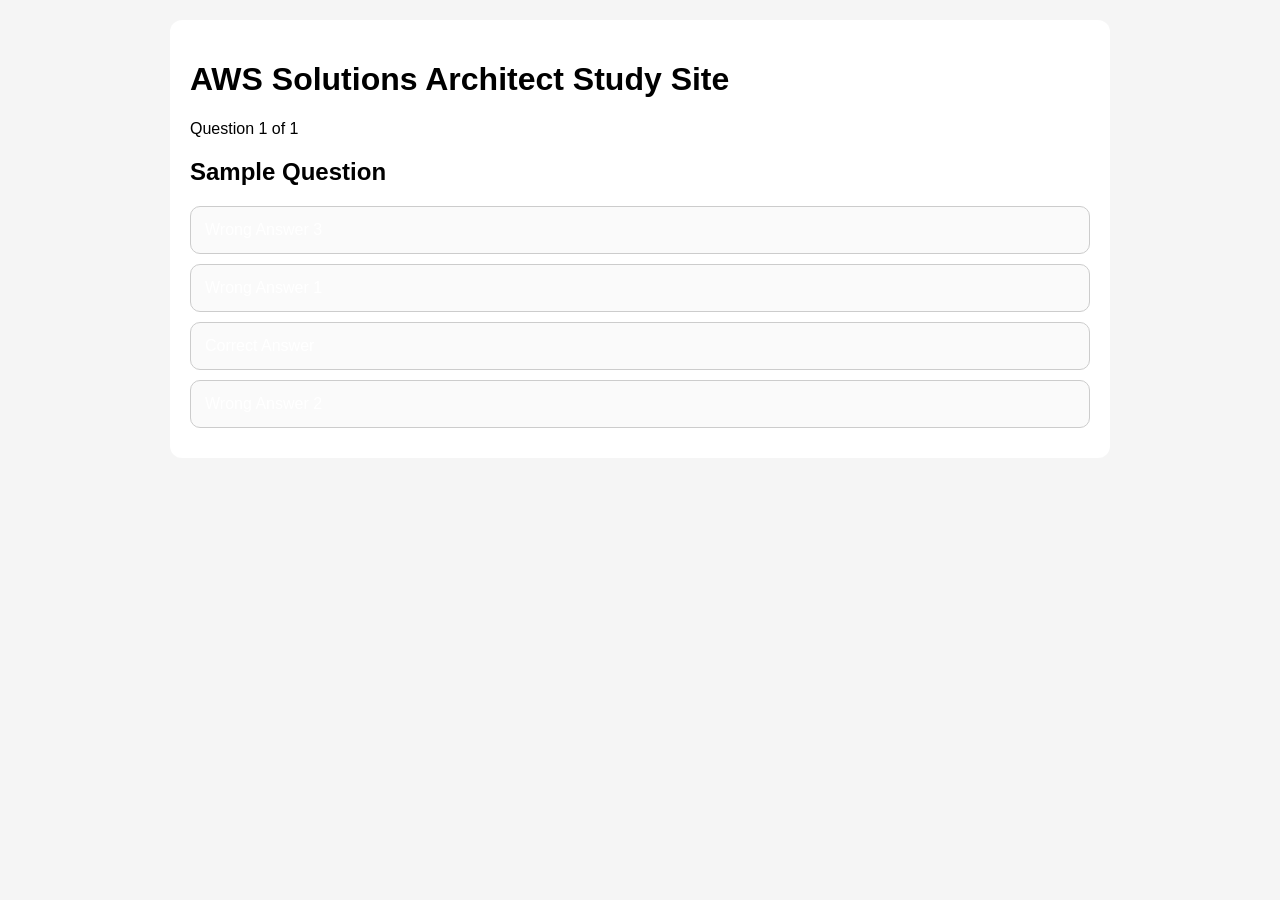
==== commit 85ab29f9: "Add files via upload" ====
--- a/index.html
+++ b/index.html
@@ -1,45 +1,20 @@
-<!doctype html>
-<html lang="en">
+
+<!DOCTYPE html>
+<html>
 <head>
-  <meta charset="utf-8" />
-  <meta name="viewport" content="width=device-width, initial-scale=1" />
-  <title>AWS SAA Study Quiz</title>
-  <link rel="stylesheet" href="style.css" />
+  <meta charset="UTF-8">
+  <meta name="viewport" content="width=device-width, initial-scale=1.0">
+  <title>AWS Study Site</title>
+  <link rel="stylesheet" href="style.css">
 </head>
 <body>
-  <main class="app">
-    <section class="hero">
-      <div>
-        <p class="eyebrow">AWS Solutions Architect Associate</p>
-        <h1>65 Question Study Quiz</h1>
-        <p class="sub">One question at a time. Pick an answer, submit, then review why each choice is right or wrong.</p>
-      </div>
-      <button id="resetBtn" class="ghost">Reset</button>
-    </section>
-
-    <section class="stats" aria-label="quiz stats">
-      <div><span id="qCount">1 / 65</span><small>Question</small></div>
-      <div><span id="score">0</span><small>Correct</small></div>
-      <div><span id="percent">0%</span><small>Score</small></div>
-    </section>
-
-    <div class="progress"><div id="progressBar"></div></div>
-
-    <section class="card" id="quizCard">
-      <div class="questionTop">
-        <span id="questionBadge">Question 1</span>
-        <span id="multiBadge" class="multi hidden">Choose two</span>
-      </div>
-      <h2 id="questionText"></h2>
-      <form id="answerForm" class="answers"></form>
-      <div class="actions">
-        <button id="submitBtn" class="primary">Submit answer</button>
-        <button id="nextBtn" class="secondary hidden">Next question</button>
-      </div>
-    </section>
-
-    <section id="feedback" class="feedback hidden"></section>
-  </main>
+  <div id="quiz-container">
+    <h1>AWS Solutions Architect Study Site</h1>
+    <p id="question-number"></p>
+    <h2 id="question-text"></h2>
+    <div id="answers"></div>
+    <div id="feedback"></div>
+  </div>
 
   <script src="questions.js"></script>
   <script src="script.js"></script>
--- a/style.css
+++ b/style.css
@@ -1,11 +1,56 @@
-:root{
-  --bg:#f5f7fb; --card:#ffffff; --ink:#172033; --muted:#61708a; --line:#dfe6f0;
-  --brand:#2563eb; --brand-dark:#1d4ed8; --good:#15803d; --bad:#b91c1c; --soft:#eef4ff;
+
+body {
+  font-family: Arial, sans-serif;
+  background: #f5f5f5;
+  margin: 0;
+  padding: 20px;
 }
-*{box-sizing:border-box}
-body{margin:0;font-family:system-ui,-apple-system,Segoe UI,Roboto,Arial,sans-serif;background:var(--bg);color:var(--ink);}
-.app{width:min(900px,100%);margin:0 auto;padding:18px 14px 40px;}
-.hero{display:flex;gap:14px;align-items:flex-start;justify-content:space-between;background:linear-gradient(135deg,#0f172a,#1d4ed8);color:white;border-radius:26px;padding:22px;box-shadow:0 18px 35px rgba(15,23,42,.18)}
-.eyebrow{margin:0 0 6px;font-size:.78rem;text-transform:uppercase;letter-spacing:.08em;opacity:.85}.hero h1{margin:0;font-size:clamp(1.8rem,8vw,3rem);line-height:1}.sub{margin:10px 0 0;color:#dbeafe;max-width:60ch}.ghost{border:1px solid rgba(255,255,255,.55);background:transparent;color:white;border-radius:999px;padding:10px 14px;font-weight:700}
-.stats{display:grid;grid-template-columns:repeat(3,1fr);gap:10px;margin:14px 0}.stats div{background:var(--card);border:1px solid var(--line);border-radius:20px;padding:13px;text-align:center}.stats span{display:block;font-size:1.25rem;font-weight:800}.stats small{display:block;color:var(--muted);margin-top:2px}.progress{height:10px;background:#dbe3ef;border-radius:999px;overflow:hidden;margin-bottom:14px}.progress div{height:100%;width:0;background:var(--brand);transition:width .25s ease}.card,.feedback{background:var(--card);border:1px solid var(--line);border-radius:26px;padding:20px;box-shadow:0 10px 25px rgba(15,23,42,.08)}.questionTop{display:flex;gap:10px;align-items:center;justify-content:space-between}#questionBadge,.multi{font-size:.8rem;font-weight:800;border-radius:999px;padding:7px 10px;background:var(--soft);color:var(--brand-dark)}.multi{background:#fef3c7;color:#92400e}h2{font-size:1.16rem;line-height:1.45;margin:16px 0}.answers{display:grid;gap:10px}.answer{display:grid;grid-template-columns:auto 1fr;gap:10px;align-items:start;border:1px solid var(--line);background:#fbfdff;border-radius:18px;padding:14px;cursor:pointer}.answer:hover{border-color:#93c5fd}.answer input{margin-top:3px;transform:scale(1.15)}.choiceLetter{font-weight:900;color:var(--brand-dark);margin-right:6px}.actions{display:flex;gap:10px;margin-top:16px}.primary,.secondary{border:0;border-radius:16px;padding:13px 16px;font-weight:900;font-size:1rem}.primary{background:var(--brand);color:white}.primary:disabled{background:#94a3b8}.secondary{background:#0f172a;color:white}.hidden{display:none!important}.feedback{margin-top:14px}.result{font-size:1.25rem;font-weight:900;margin:0 0 8px}.correct{color:var(--good)}.wrong{color:var(--bad)}.explainBlock{border-top:1px solid var(--line);padding-top:14px;margin-top:14px}.explainBlock h3{margin:0 0 8px;font-size:1rem}.wrongList{display:grid;gap:10px}.wrongItem{background:#fff7f7;border:1px solid #fecaca;border-radius:16px;padding:12px}.serviceGrid{display:grid;gap:10px}.service{background:#f8fafc;border:1px solid var(--line);border-radius:16px;padding:12px}.service b{display:block;margin-bottom:3px}.finished{text-align:center}.finished h2{font-size:2rem}.pill{display:inline-block;background:#dcfce7;color:#166534;border-radius:999px;padding:7px 10px;font-weight:800;margin-bottom:8px}
-@media (max-width:560px){.app{padding:12px 10px 30px}.hero{border-radius:22px;padding:18px;display:block}.ghost{margin-top:14px}.card,.feedback{border-radius:22px;padding:16px}.actions{display:grid}.stats{gap:7px}.stats div{border-radius:16px;padding:10px 8px}h2{font-size:1.05rem}.answer{padding:12px}.sub{font-size:.95rem}}
+
+#quiz-container {
+  max-width: 900px;
+  margin: auto;
+  background: white;
+  padding: 20px;
+  border-radius: 12px;
+}
+
+.answer-btn {
+  display: block;
+  width: 100%;
+  margin: 10px 0;
+  padding: 14px;
+  border-radius: 10px;
+  border: 1px solid #ccc;
+  background: #fafafa;
+  text-align: left;
+  font-size: 16px;
+}
+
+.answer-btn:hover {
+  background: #ececec;
+}
+
+.wrong-answer-box {
+  background: #fff3f3;
+  border: 1px solid #ffbcbc;
+  padding: 12px;
+  border-radius: 10px;
+  margin-bottom: 10px;
+}
+
+.service-box {
+  background: #f3f6ff;
+  border: 1px solid #c5d3ff;
+  padding: 12px;
+  border-radius: 10px;
+  margin-bottom: 10px;
+}
+
+button {
+  padding: 12px 20px;
+  border-radius: 10px;
+  border: none;
+  background: #2563eb;
+  color: white;
+  font-size: 16px;
+}
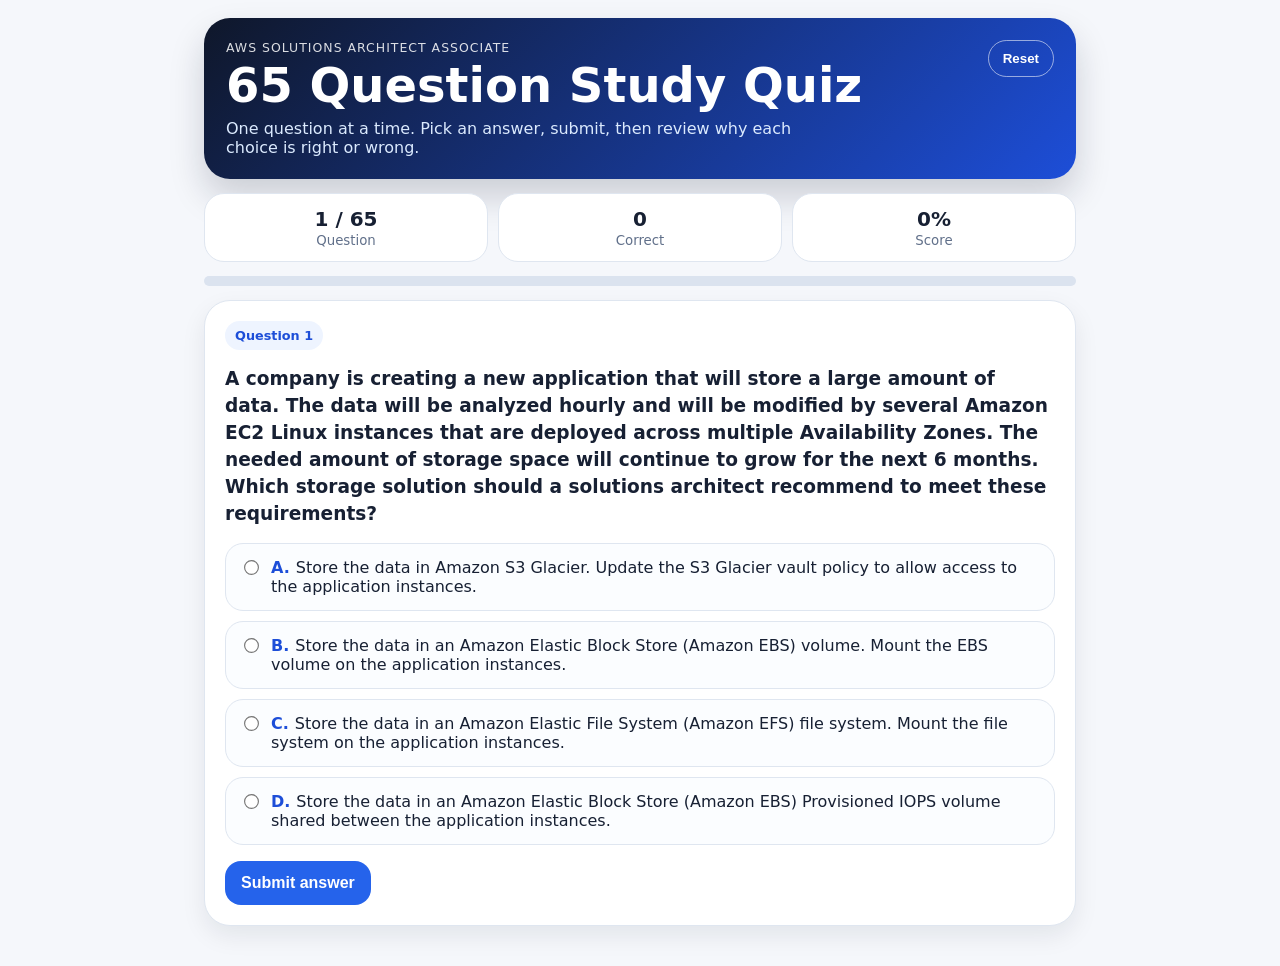
==== commit 04e150a8: "Add files via upload" ====
--- a/index.html
+++ b/index.html
@@ -1,20 +1,45 @@
-
-<!DOCTYPE html>
-<html>
+<!doctype html>
+<html lang="en">
 <head>
-  <meta charset="UTF-8">
-  <meta name="viewport" content="width=device-width, initial-scale=1.0">
-  <title>AWS Study Site</title>
-  <link rel="stylesheet" href="style.css">
+  <meta charset="utf-8" />
+  <meta name="viewport" content="width=device-width, initial-scale=1" />
+  <title>AWS SAA Study Quiz</title>
+  <link rel="stylesheet" href="style.css" />
 </head>
 <body>
-  <div id="quiz-container">
-    <h1>AWS Solutions Architect Study Site</h1>
-    <p id="question-number"></p>
-    <h2 id="question-text"></h2>
-    <div id="answers"></div>
-    <div id="feedback"></div>
-  </div>
+  <main class="app">
+    <section class="hero">
+      <div>
+        <p class="eyebrow">AWS Solutions Architect Associate</p>
+        <h1>65 Question Study Quiz</h1>
+        <p class="sub">One question at a time. Pick an answer, submit, then review why each choice is right or wrong.</p>
+      </div>
+      <button id="resetBtn" class="ghost">Reset</button>
+    </section>
+
+    <section class="stats" aria-label="quiz stats">
+      <div><span id="qCount">1 / 65</span><small>Question</small></div>
+      <div><span id="score">0</span><small>Correct</small></div>
+      <div><span id="percent">0%</span><small>Score</small></div>
+    </section>
+
+    <div class="progress"><div id="progressBar"></div></div>
+
+    <section class="card" id="quizCard">
+      <div class="questionTop">
+        <span id="questionBadge">Question 1</span>
+        <span id="multiBadge" class="multi hidden">Choose two</span>
+      </div>
+      <h2 id="questionText"></h2>
+      <form id="answerForm" class="answers"></form>
+      <div class="actions">
+        <button id="submitBtn" class="primary">Submit answer</button>
+        <button id="nextBtn" class="secondary hidden">Next question</button>
+      </div>
+    </section>
+
+    <section id="feedback" class="feedback hidden"></section>
+  </main>
 
   <script src="questions.js"></script>
   <script src="script.js"></script>
--- a/style.css
+++ b/style.css
@@ -1,56 +1,16 @@
+:root{
+  --bg:#f5f7fb; --card:#ffffff; --ink:#172033; --muted:#61708a; --line:#dfe6f0;
+  --brand:#2563eb; --brand-dark:#1d4ed8; --good:#15803d; --bad:#b91c1c; --soft:#eef4ff;
+}
+*{box-sizing:border-box}
+body{margin:0;font-family:system-ui,-apple-system,Segoe UI,Roboto,Arial,sans-serif;background:var(--bg);color:var(--ink);}
+.app{width:min(900px,100%);margin:0 auto;padding:18px 14px 40px;}
+.hero{display:flex;gap:14px;align-items:flex-start;justify-content:space-between;background:linear-gradient(135deg,#0f172a,#1d4ed8);color:white;border-radius:26px;padding:22px;box-shadow:0 18px 35px rgba(15,23,42,.18)}
+.eyebrow{margin:0 0 6px;font-size:.78rem;text-transform:uppercase;letter-spacing:.08em;opacity:.85}.hero h1{margin:0;font-size:clamp(1.8rem,8vw,3rem);line-height:1}.sub{margin:10px 0 0;color:#dbeafe;max-width:60ch}.ghost{border:1px solid rgba(255,255,255,.55);background:transparent;color:white;border-radius:999px;padding:10px 14px;font-weight:700}
+.stats{display:grid;grid-template-columns:repeat(3,1fr);gap:10px;margin:14px 0}.stats div{background:var(--card);border:1px solid var(--line);border-radius:20px;padding:13px;text-align:center}.stats span{display:block;font-size:1.25rem;font-weight:800}.stats small{display:block;color:var(--muted);margin-top:2px}.progress{height:10px;background:#dbe3ef;border-radius:999px;overflow:hidden;margin-bottom:14px}.progress div{height:100%;width:0;background:var(--brand);transition:width .25s ease}.card,.feedback{background:var(--card);border:1px solid var(--line);border-radius:26px;padding:20px;box-shadow:0 10px 25px rgba(15,23,42,.08)}.questionTop{display:flex;gap:10px;align-items:center;justify-content:space-between}#questionBadge,.multi{font-size:.8rem;font-weight:800;border-radius:999px;padding:7px 10px;background:var(--soft);color:var(--brand-dark)}.multi{background:#fef3c7;color:#92400e}h2{font-size:1.16rem;line-height:1.45;margin:16px 0}.answers{display:grid;gap:10px}.answer{display:grid;grid-template-columns:auto 1fr;gap:10px;align-items:start;border:1px solid var(--line);background:#fbfdff;border-radius:18px;padding:14px;cursor:pointer}.answer:hover{border-color:#93c5fd}.answer input{margin-top:3px;transform:scale(1.15)}.choiceLetter{font-weight:900;color:var(--brand-dark);margin-right:6px}.actions{display:flex;gap:10px;margin-top:16px}.primary,.secondary{border:0;border-radius:16px;padding:13px 16px;font-weight:900;font-size:1rem}.primary{background:var(--brand);color:white}.primary:disabled{background:#94a3b8}.secondary{background:#0f172a;color:white}.hidden{display:none!important}.feedback{margin-top:14px}.result{font-size:1.25rem;font-weight:900;margin:0 0 8px}.correct{color:var(--good)}.wrong{color:var(--bad)}.explainBlock{border-top:1px solid var(--line);padding-top:14px;margin-top:14px}.explainBlock h3{margin:0 0 8px;font-size:1rem}.wrongList{display:grid;gap:10px}.wrongItem{background:#fff7f7;border:1px solid #fecaca;border-radius:16px;padding:12px}.serviceGrid{display:grid;gap:10px}.service{background:#f8fafc;border:1px solid var(--line);border-radius:16px;padding:12px}.service b{display:block;margin-bottom:3px}.finished{text-align:center}.finished h2{font-size:2rem}.pill{display:inline-block;background:#dcfce7;color:#166534;border-radius:999px;padding:7px 10px;font-weight:800;margin-bottom:8px}
+@media (max-width:560px){.app{padding:12px 10px 30px}.hero{border-radius:22px;padding:18px;display:block}.ghost{margin-top:14px}.card,.feedback{border-radius:22px;padding:16px}.actions{display:grid}.stats{gap:7px}.stats div{border-radius:16px;padding:10px 8px}h2{font-size:1.05rem}.answer{padding:12px}.sub{font-size:.95rem}}
 
-body {
-  font-family: Arial, sans-serif;
-  background: #f5f5f5;
-  margin: 0;
-  padding: 20px;
-}
-
-#quiz-container {
-  max-width: 900px;
-  margin: auto;
-  background: white;
-  padding: 20px;
-  border-radius: 12px;
-}
-
-.answer-btn {
-  display: block;
-  width: 100%;
-  margin: 10px 0;
-  padding: 14px;
-  border-radius: 10px;
-  border: 1px solid #ccc;
-  background: #fafafa;
-  text-align: left;
-  font-size: 16px;
-}
-
-.answer-btn:hover {
-  background: #ececec;
-}
-
-.wrong-answer-box {
-  background: #fff3f3;
-  border: 1px solid #ffbcbc;
-  padding: 12px;
-  border-radius: 10px;
-  margin-bottom: 10px;
-}
-
-.service-box {
-  background: #f3f6ff;
-  border: 1px solid #c5d3ff;
-  padding: 12px;
-  border-radius: 10px;
-  margin-bottom: 10px;
-}
-
-button {
-  padding: 12px 20px;
-  border-radius: 10px;
-  border: none;
-  background: #2563eb;
-  color: white;
-  font-size: 16px;
-}
+.tip { background:#fff8e6; border:1px solid #f4d17a; border-radius:14px; padding:12px; }
+.wrongItem b { display:block; margin-bottom:4px; }
+.wrongItem span { display:block; line-height:1.45; }
+.service span { display:block; margin-top:6px; line-height:1.45; }
